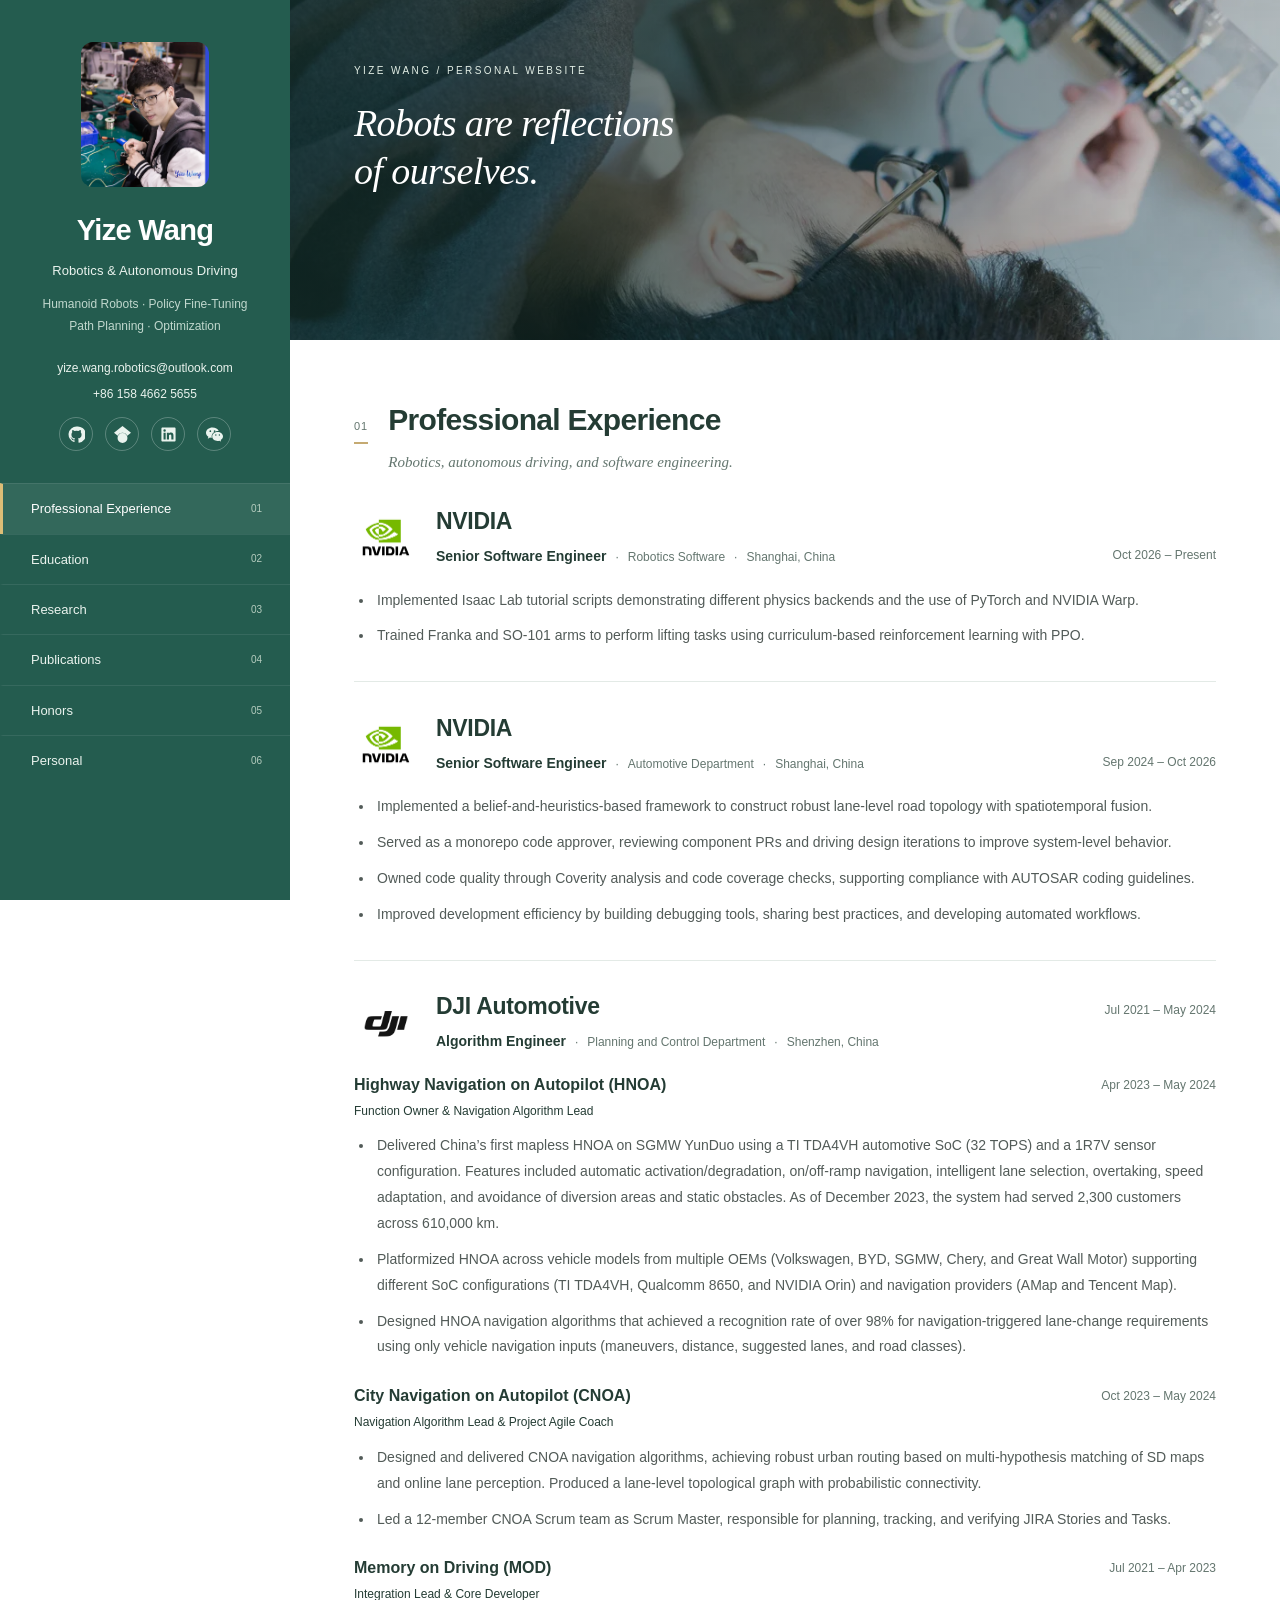
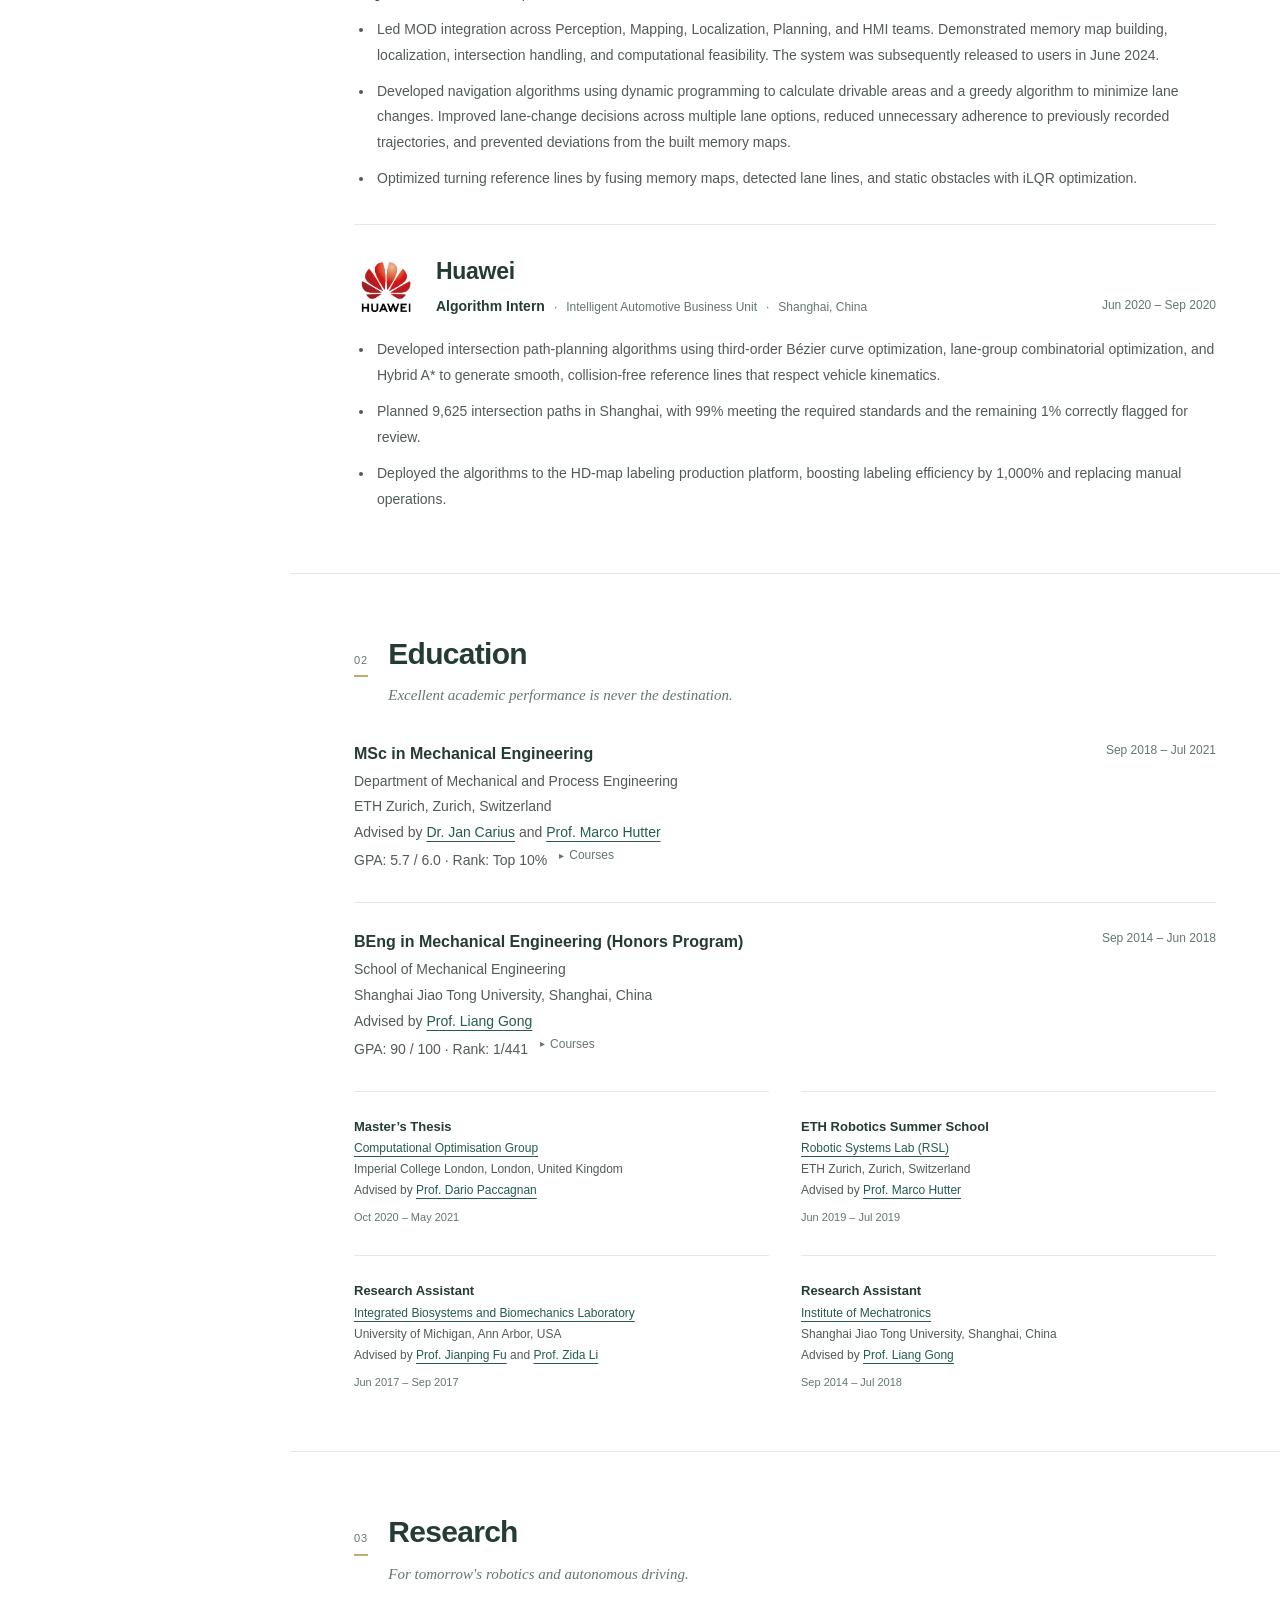
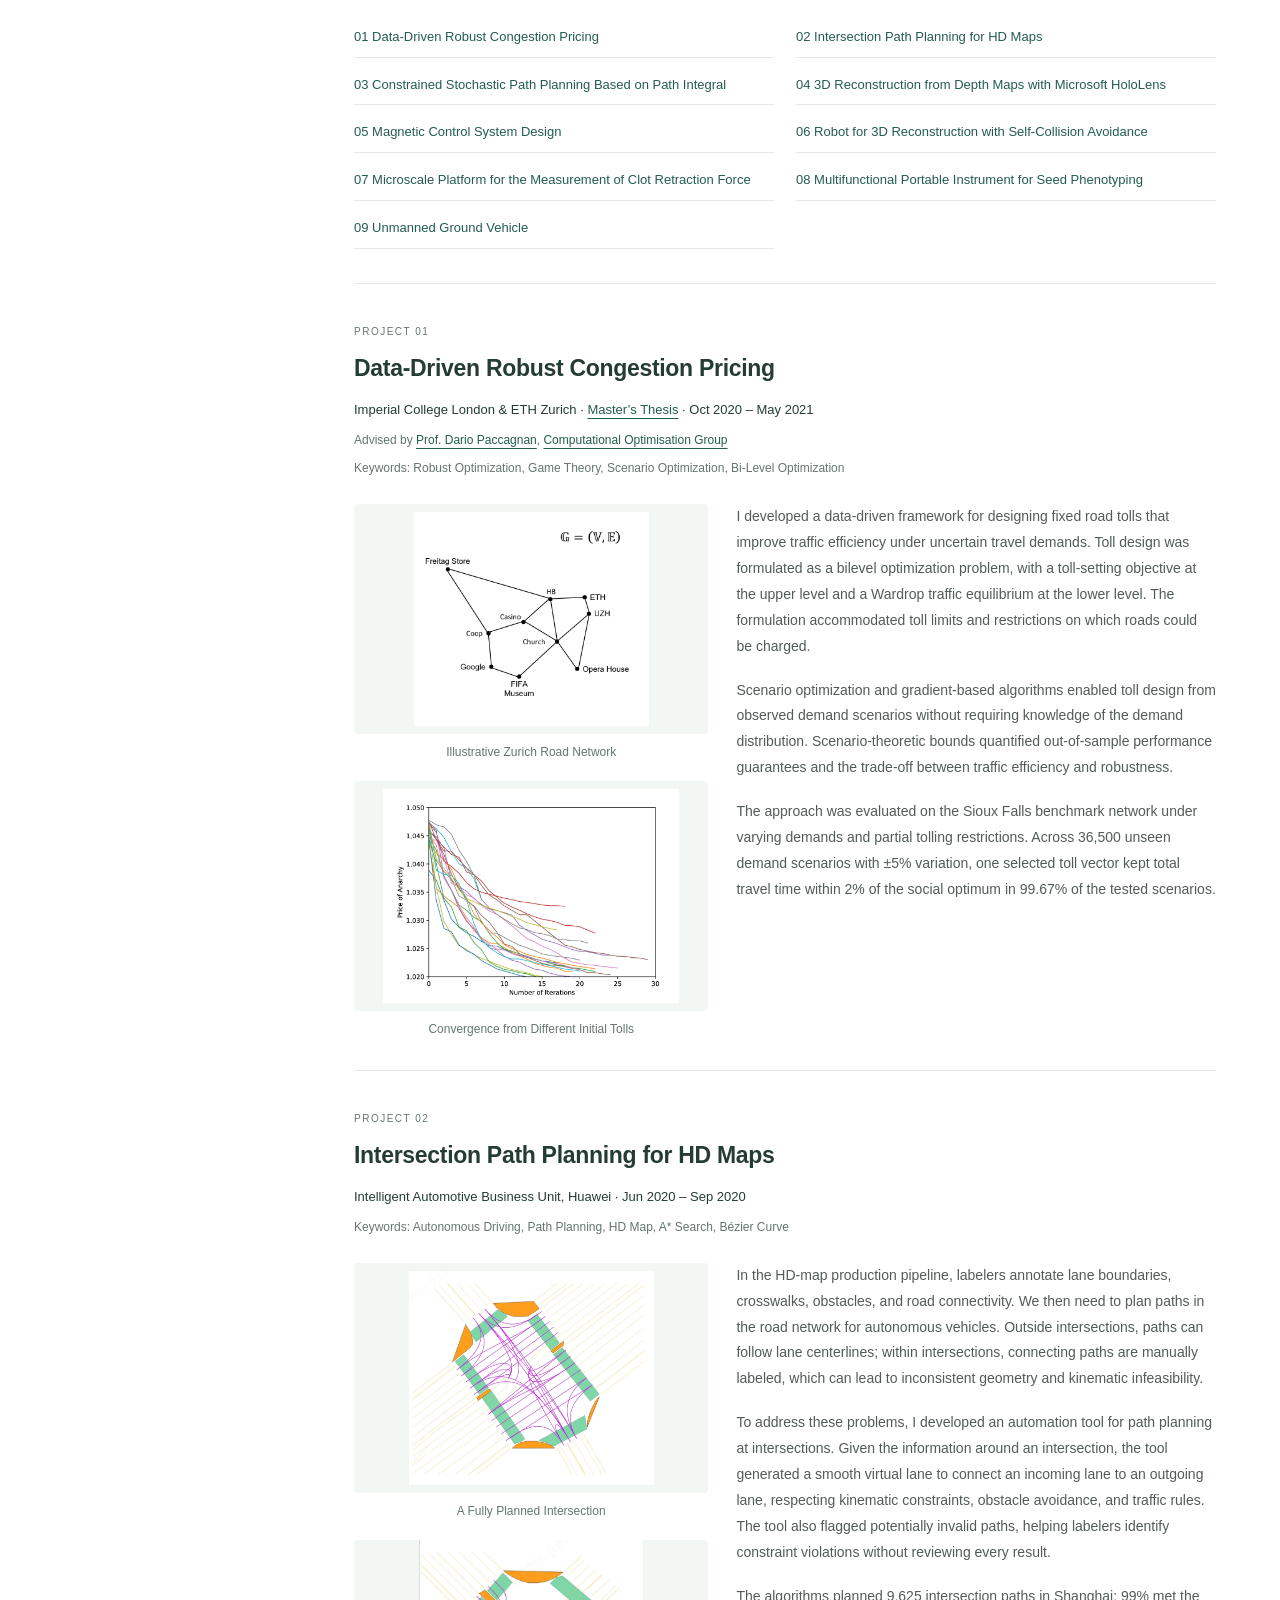
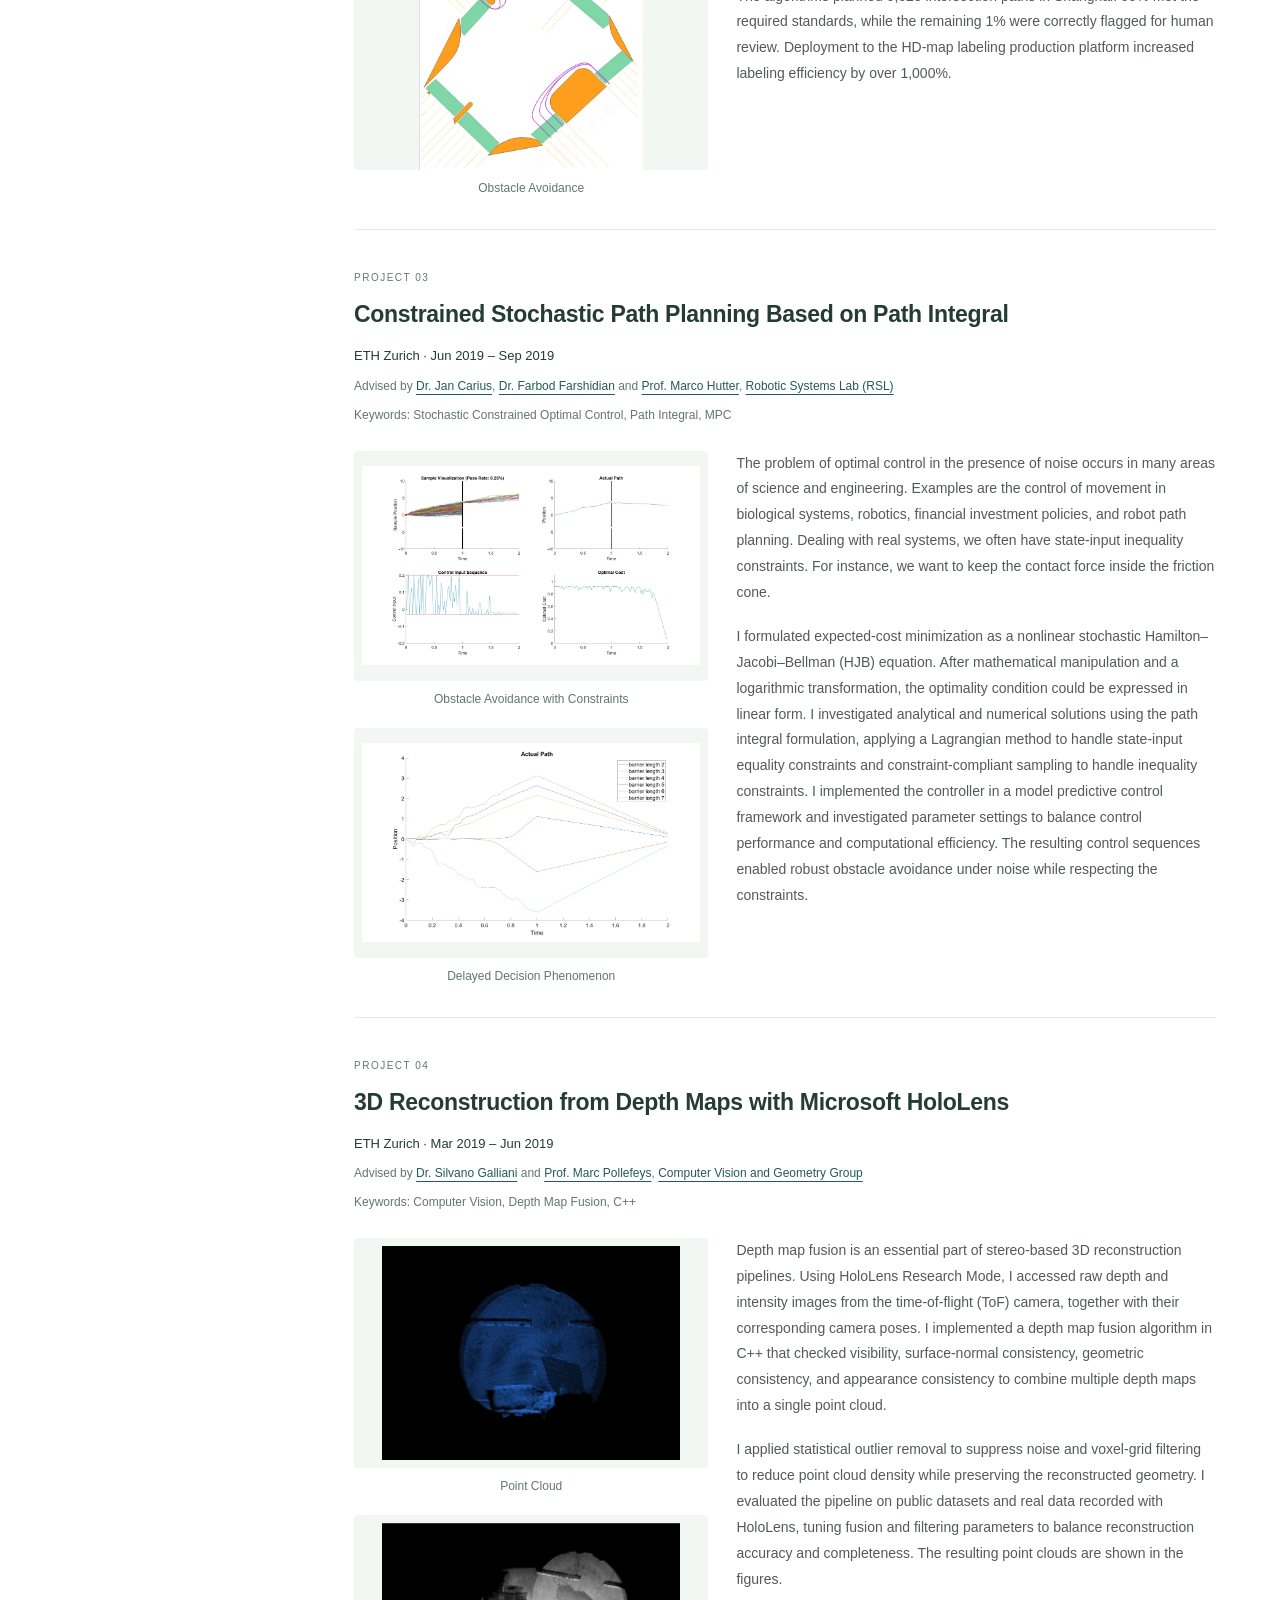
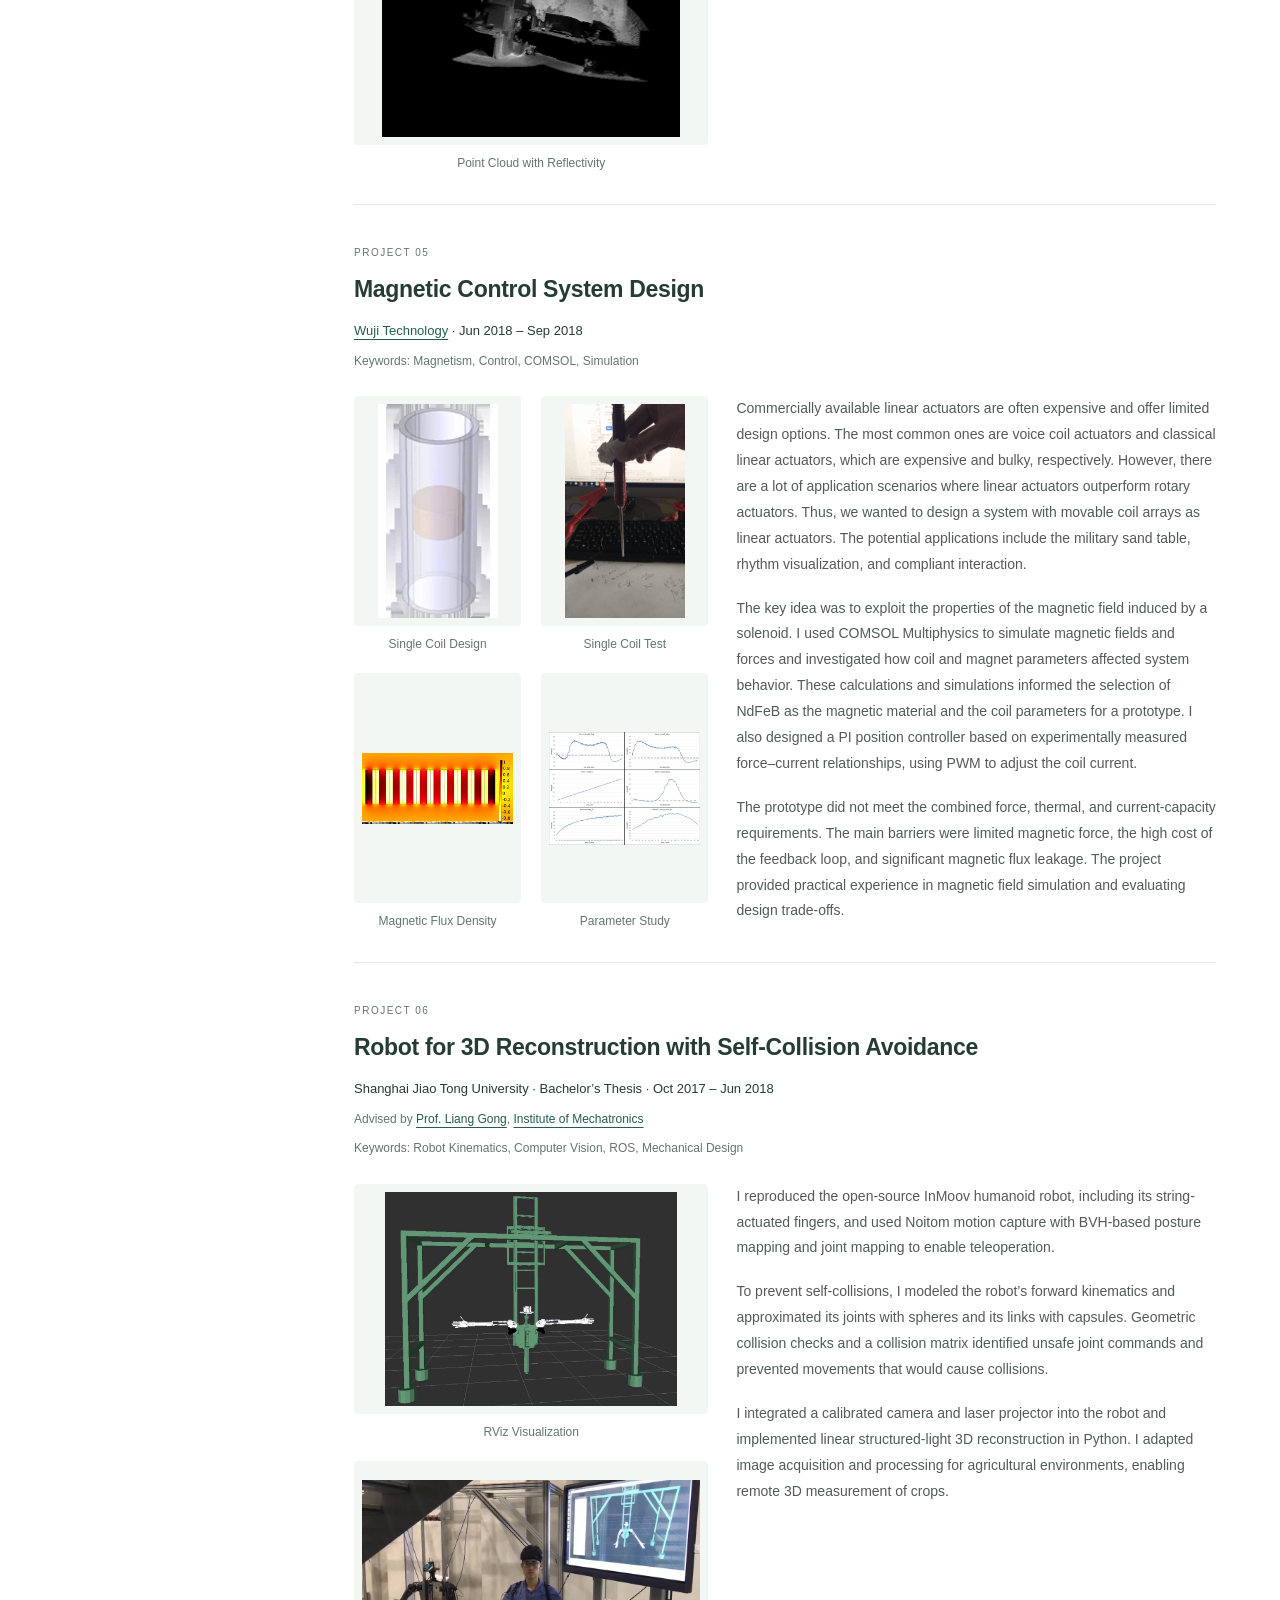
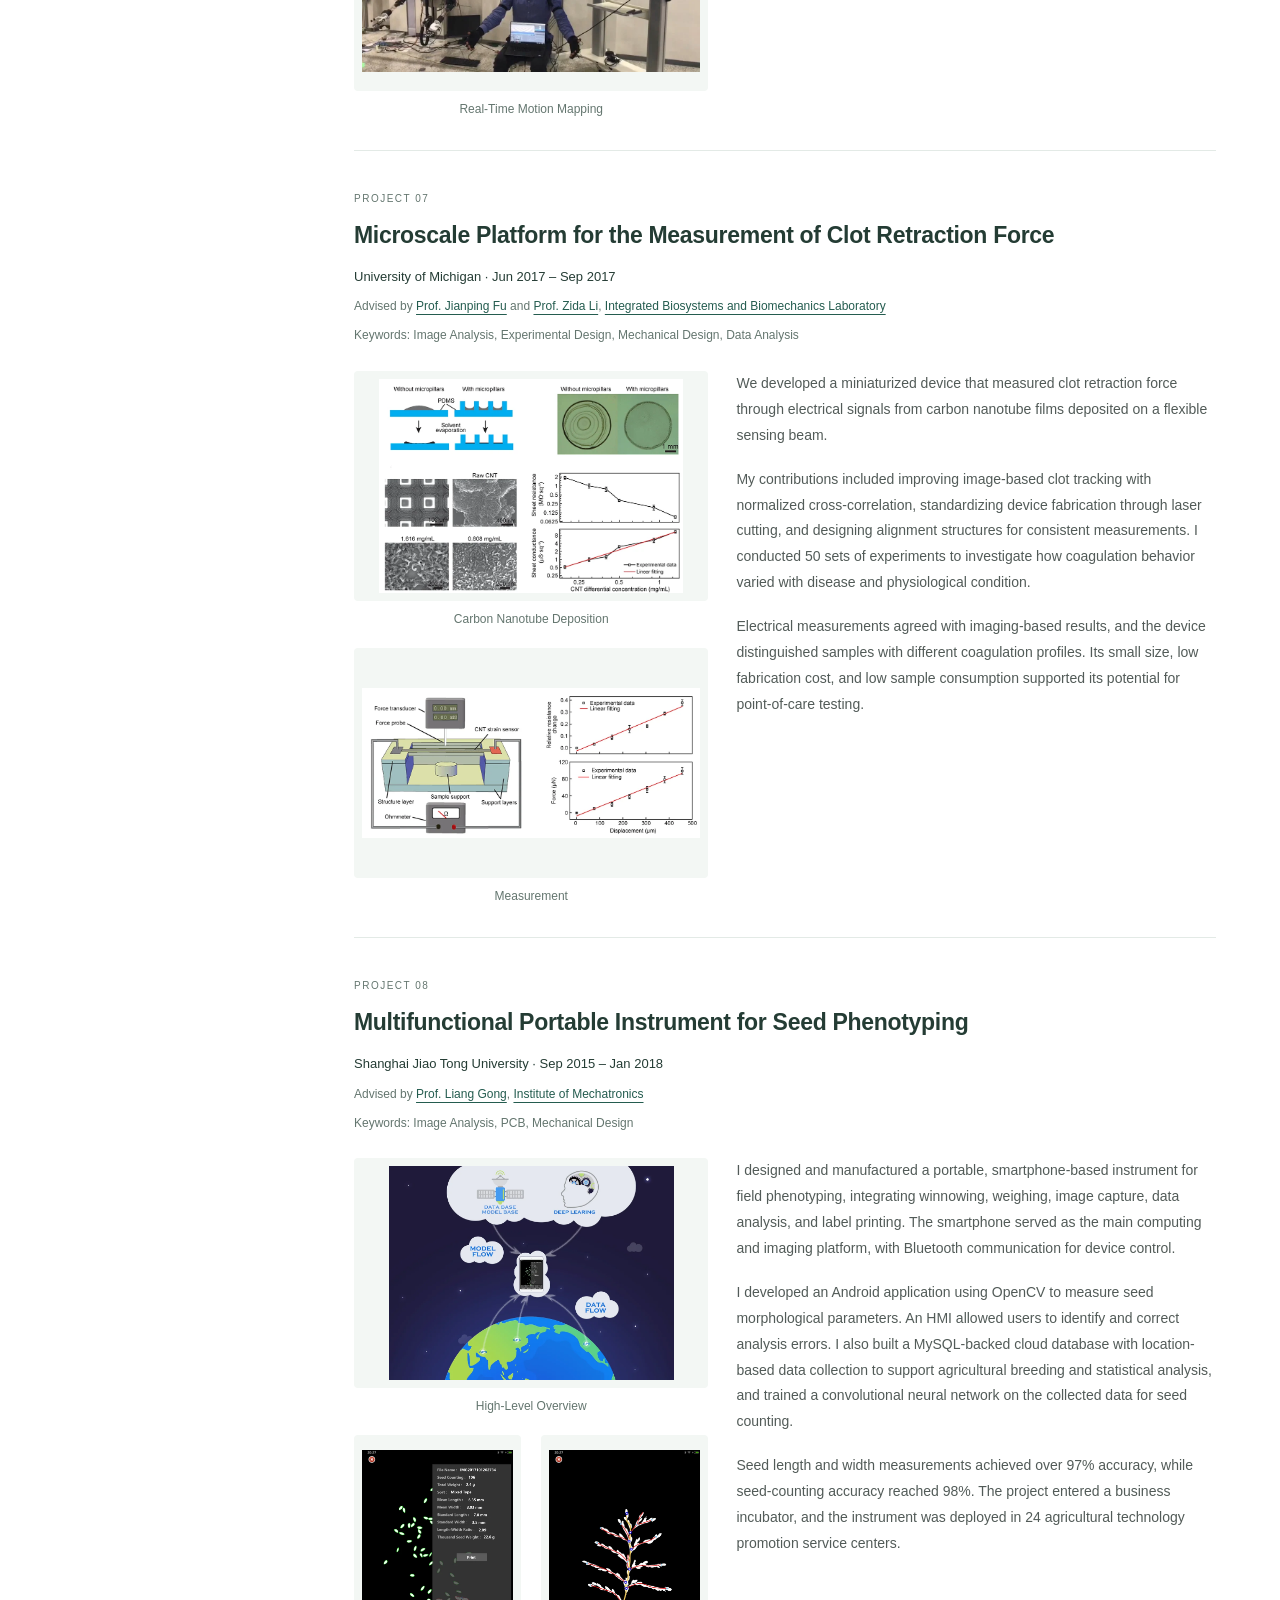
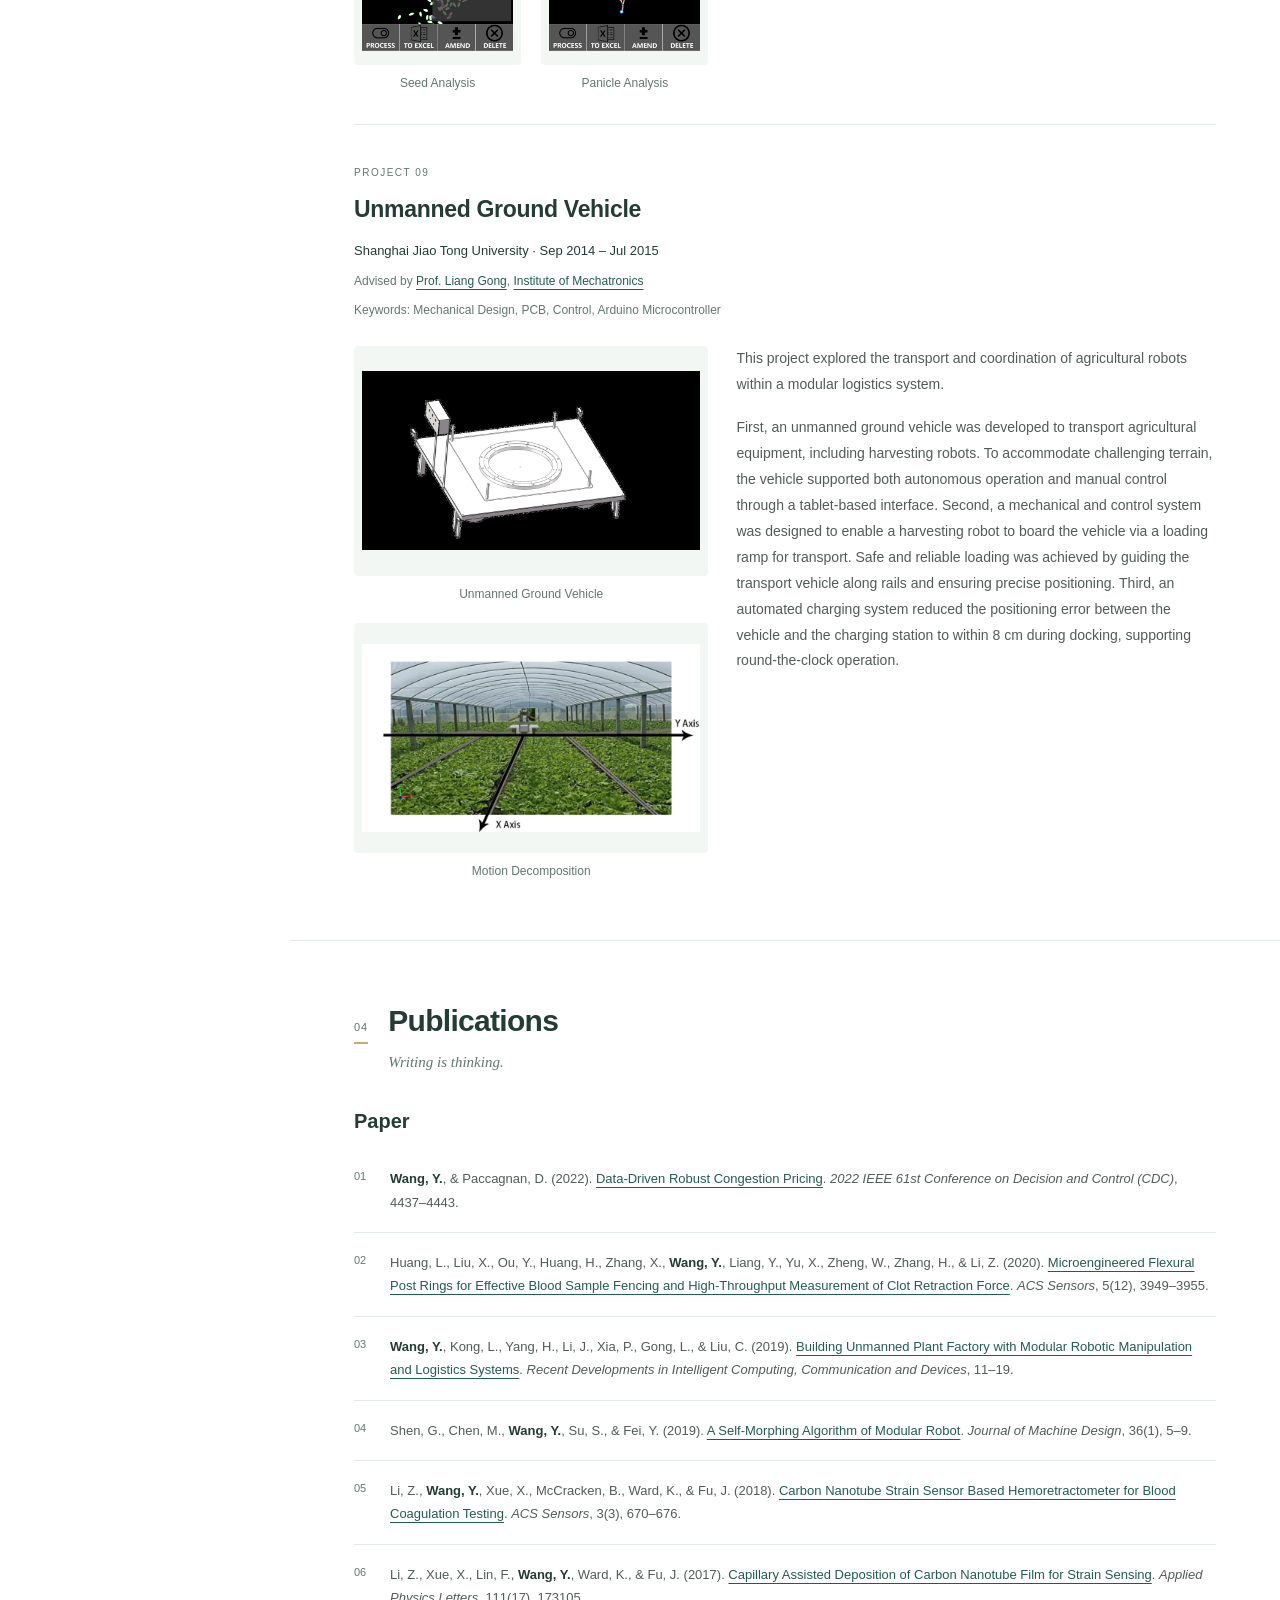
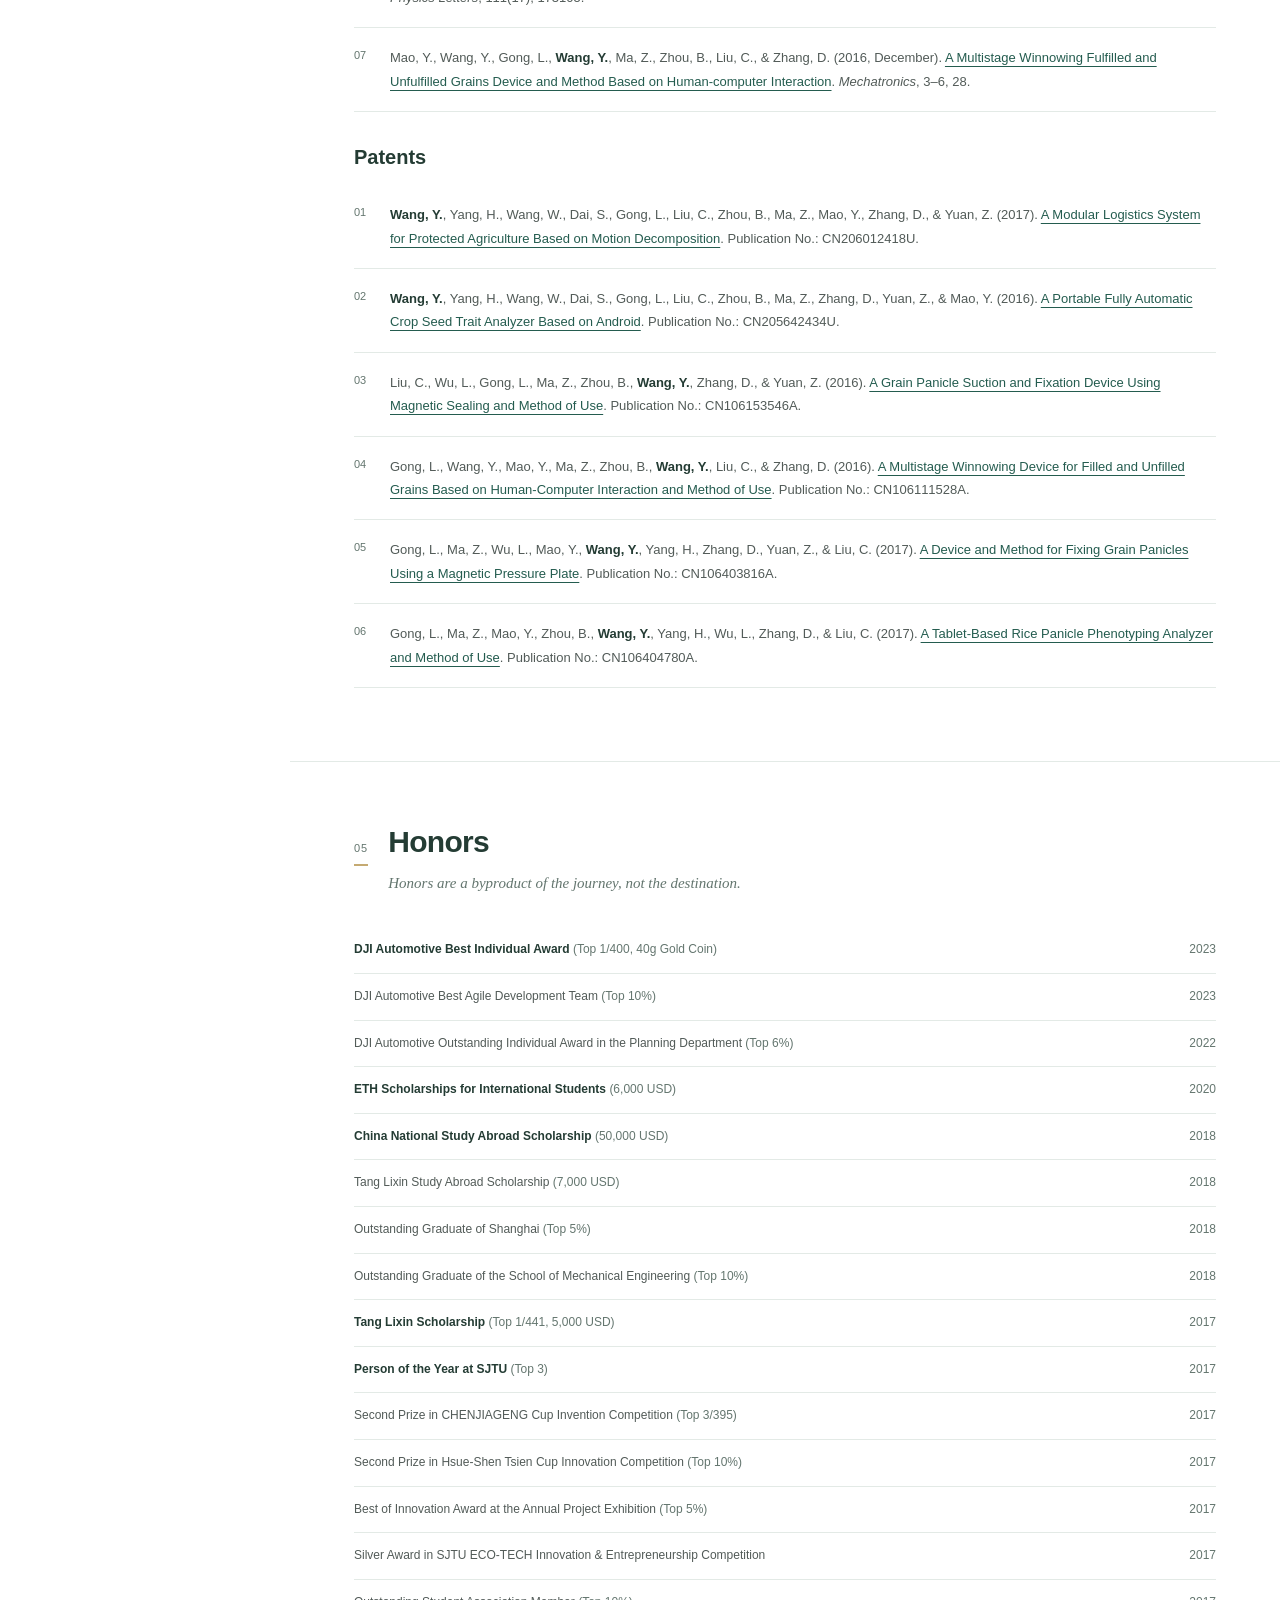
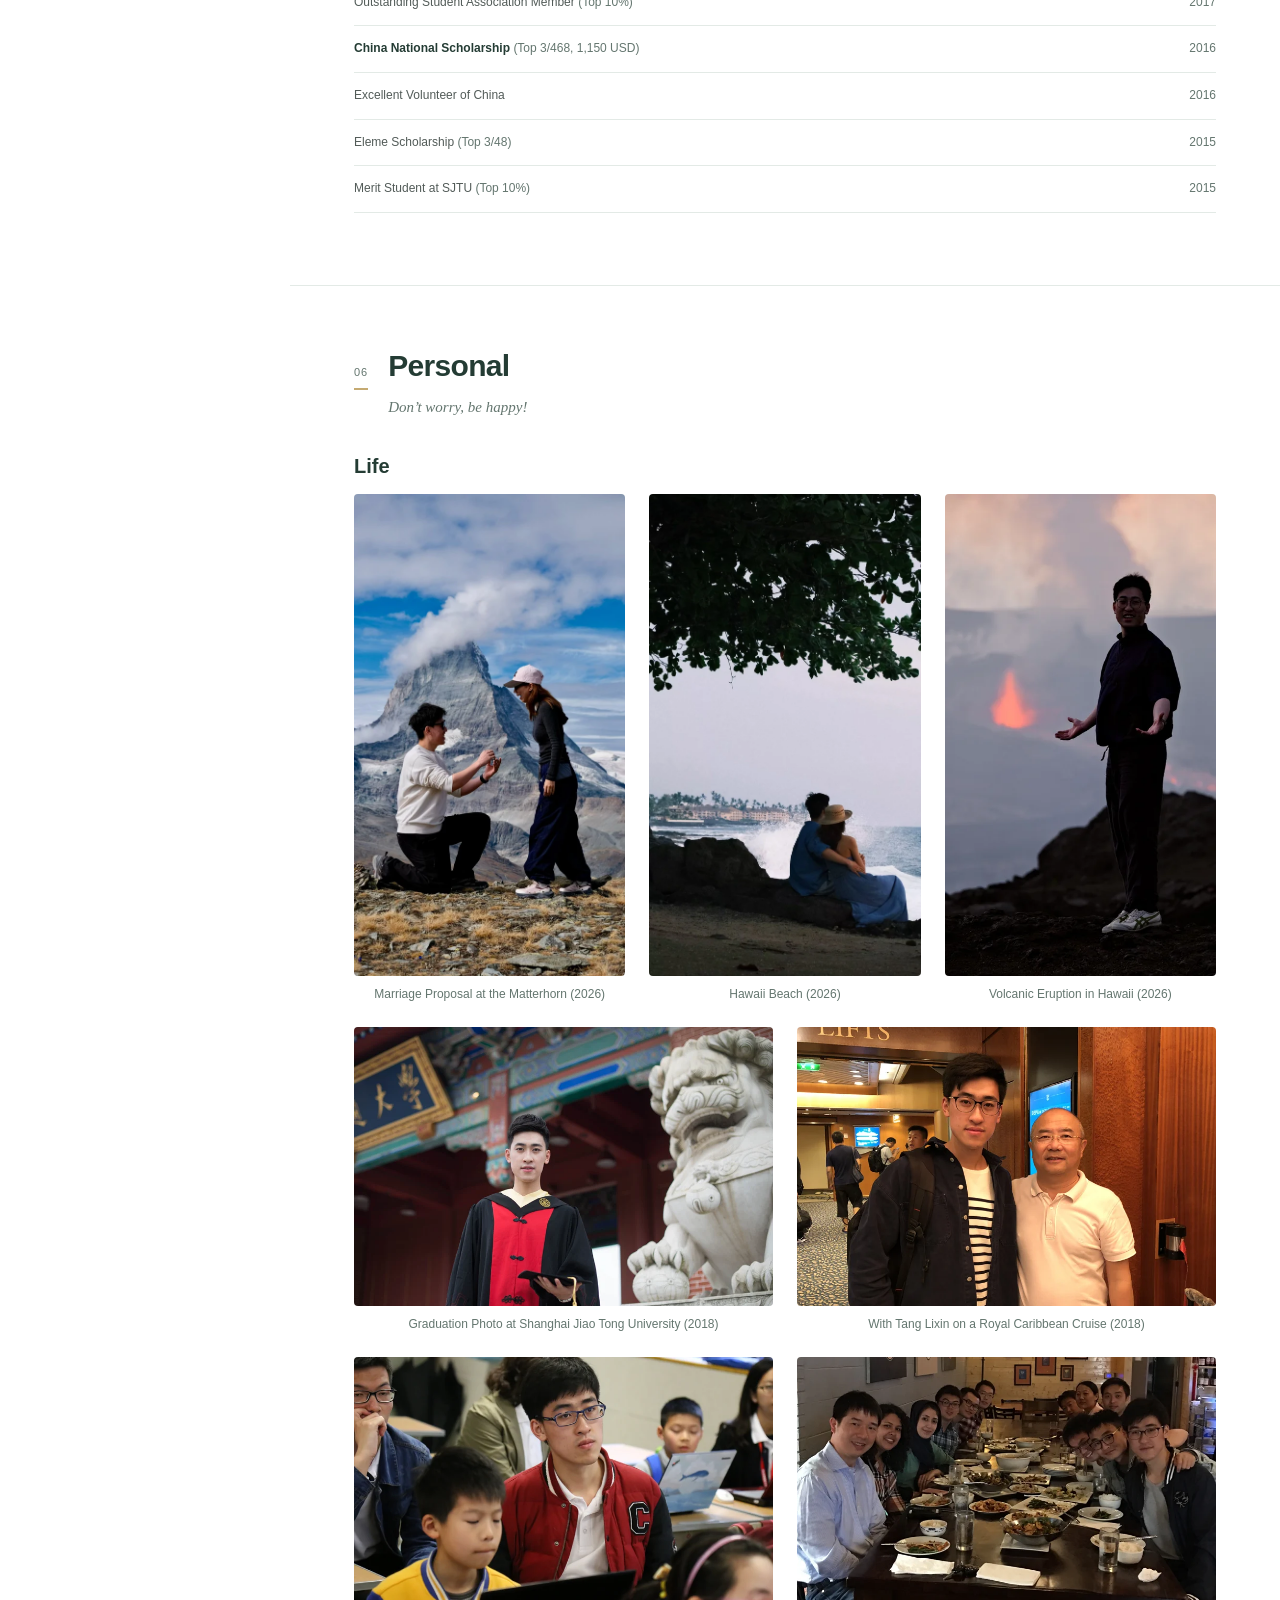
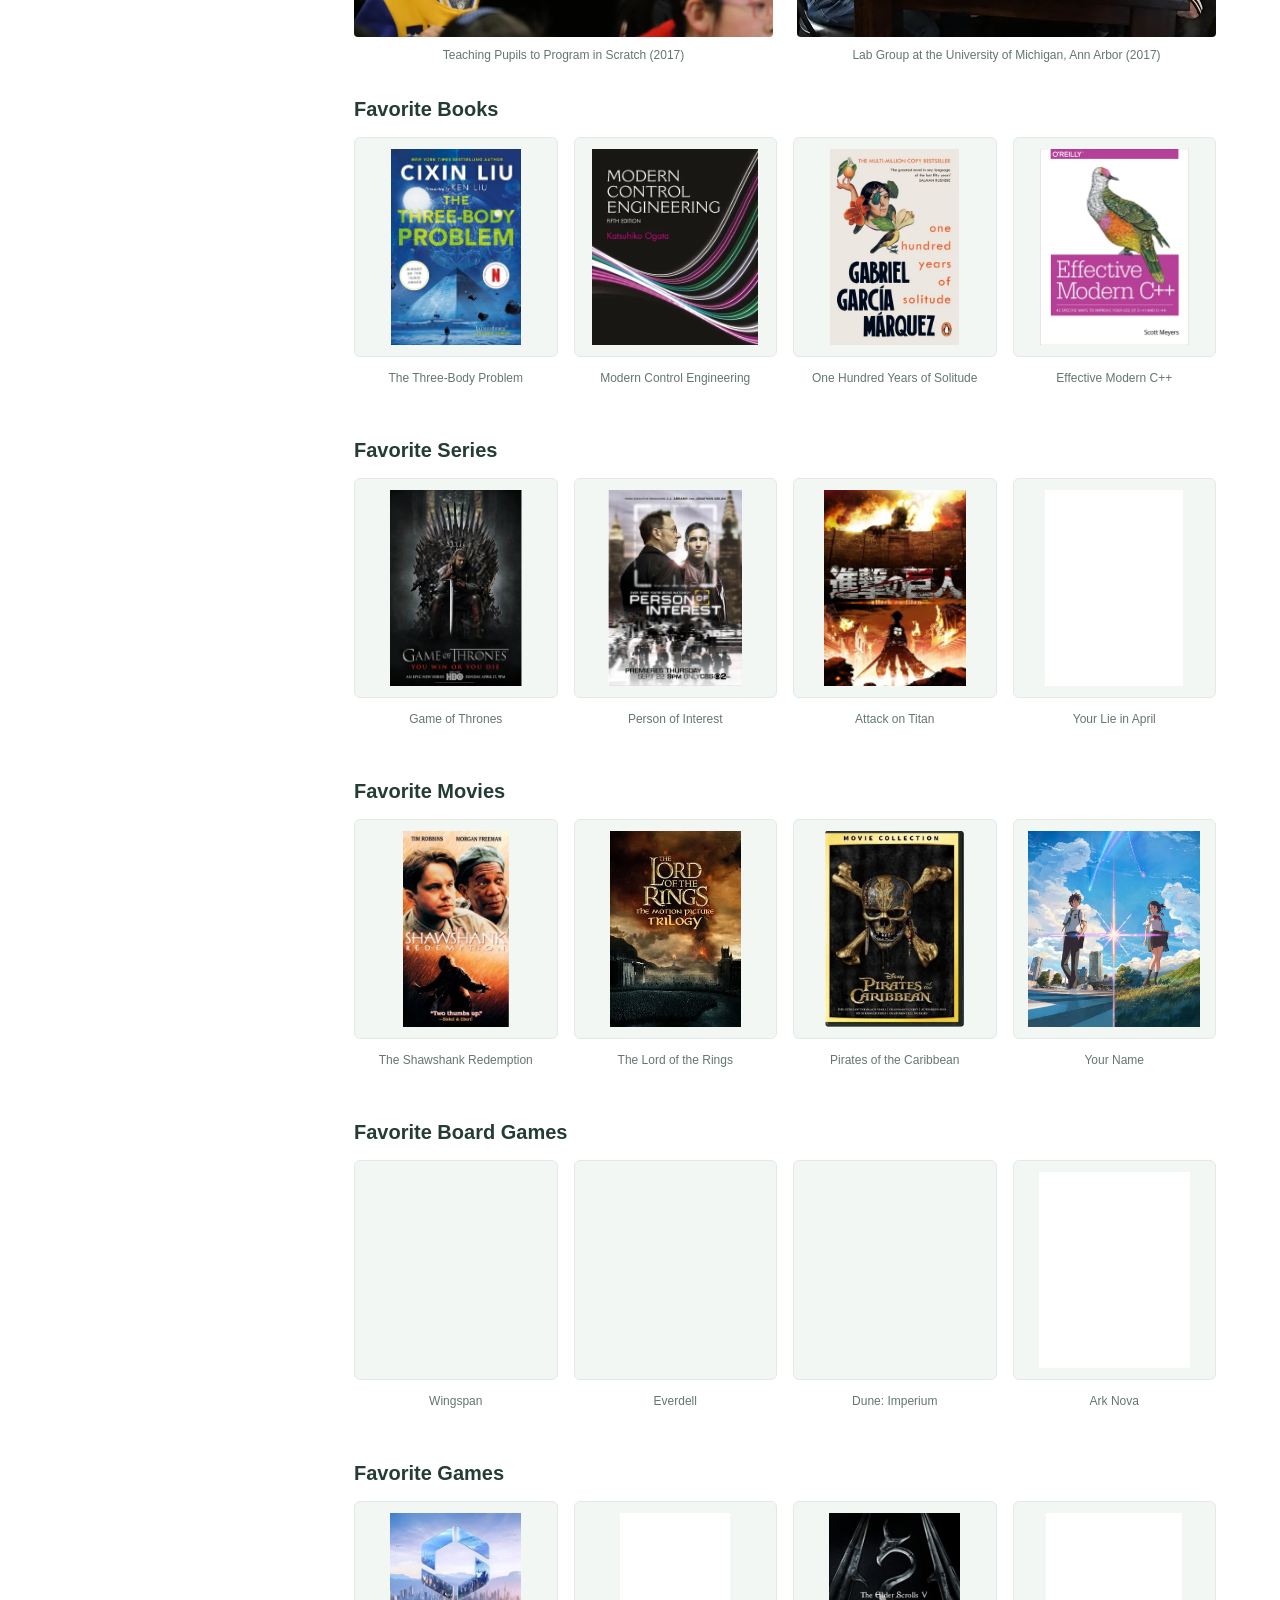
==== index.html @ d2879b08 "Remove real-time qualifier from depth map fusion description" ====
<!doctype html>
<html lang="en"><head><meta charset="utf-8"><meta name="viewport" content="width=device-width, initial-scale=1">
<title>Yize Wang · Robotics & Autonomous Driving</title>
<meta name="description" content="Yize Wang is a Senior Software Engineer at NVIDIA, focused on humanoid robots, policy fine-tuning, path planning, optimization, and autonomous driving.">
<link rel="canonical" href="https://yizewang.github.io/">
<meta name="color-scheme" content="light dark"><meta name="theme-color" content="#245c4f">
<meta property="og:title" content="Yize Wang · Robotics & Autonomous Driving"><meta property="og:description" content="Yize Wang is a Senior Software Engineer at NVIDIA, focused on humanoid robots, policy fine-tuning, path planning, optimization, and autonomous driving.">
<meta property="og:type" content="website"><meta property="og:url" content="https://yizewang.github.io/">
<meta property="og:image" content="https://yizewang.github.io/images/social-preview.png?v=aafe75b2979d"><meta property="og:image:width" content="1200"><meta property="og:image:height" content="630"><meta property="og:image:type" content="image/png"><meta property="og:image:alt" content="Yize Wang — Robotics and Autonomous Driving">
<meta name="twitter:card" content="summary_large_image"><meta name="twitter:title" content="Yize Wang · Robotics & Autonomous Driving"><meta name="twitter:description" content="Yize Wang is a Senior Software Engineer at NVIDIA, focused on humanoid robots, policy fine-tuning, path planning, optimization, and autonomous driving."><meta name="twitter:image" content="https://yizewang.github.io/images/social-preview.png?v=aafe75b2979d"><meta name="twitter:image:alt" content="Yize Wang — Robotics and Autonomous Driving">
<link rel="icon" href="favicon.ico?v=7cc3647e44bb" type="image/x-icon" sizes="32x32"><link rel="icon" type="image/png" sizes="32x32" href="images/favicon-32.png?v=7cc3647e44bb"><link rel="icon" type="image/png" sizes="192x192" href="images/favicon-192.png?v=7cc3647e44bb"><link rel="apple-touch-icon" sizes="180x180" href="images/apple-touch-icon.png?v=7cc3647e44bb"><link rel="stylesheet" href="css/site.css?v=6c564a96f52a"><script src="js/site.js?v=4166dd9002e7" defer></script>
</head><body><a class="skip-link" href="#main">Skip to content</a><aside id="sidebar" aria-label="Profile and navigation"><header>
<img src="images/previews/portrait_orig.webp" alt="Yize Wang" width="558" height="800" decoding="async" fetchpriority="high">
<h1>Yize Wang</h1><p class="profile-role">Robotics &amp; Autonomous Driving</p><p class="profile-focus">Humanoid Robots · Policy Fine-Tuning<br>Path Planning · Optimization</p><div class="profile-contact"><a href="mailto:yize.wang.robotics@outlook.com">yize.wang.robotics@outlook.com</a><a href="tel:+8615846625655">+86 158 4662 5655</a></div><div class="social-links" aria-label="Social profiles"><a class="social-link" href="https://github.com/YizeWang" title="GitHub" aria-label="GitHub" target="_blank" rel="noopener noreferrer"><svg viewBox="0 0 24 24" aria-hidden="true" focusable="false"><use href="images/social-icons.svg?v=655e72bcfb2d#github"></use></svg></a><a class="social-link" href="https://scholar.google.com/citations?user=ZGKO_KUAAAAJ&amp;hl=en" title="Google Scholar" aria-label="Google Scholar" target="_blank" rel="noopener noreferrer"><svg viewBox="0 0 24 24" aria-hidden="true" focusable="false"><use href="images/social-icons.svg?v=655e72bcfb2d#scholar"></use></svg></a><a class="social-link" href="https://www.linkedin.com/in/yize-wang?originalSubdomain=cn" title="LinkedIn" aria-label="LinkedIn" target="_blank" rel="noopener noreferrer"><svg viewBox="0 0 24 24" aria-hidden="true" focusable="false"><use href="images/social-icons.svg?v=655e72bcfb2d#linkedin"></use></svg></a><a class="social-link" href="images/wechat-qr.png" title="WeChat" aria-label="WeChat" data-media data-caption="WeChat QR Code — Scan to Connect" aria-haspopup="dialog" aria-controls="media-viewer"><svg viewBox="0 0 24 24" aria-hidden="true" focusable="false"><use href="images/social-icons.svg?v=655e72bcfb2d#wechat"></use></svg></a></div></header><nav aria-label="Main navigation">
<a href="#career"><span>Professional Experience</span><span aria-hidden="true">01</span></a><a href="#education"><span>Education</span><span aria-hidden="true">02</span></a><a href="#research"><span>Research</span><span aria-hidden="true">03</span></a><a href="#publications"><span>Publications</span><span aria-hidden="true">04</span></a><a href="#honors"><span>Honors</span><span aria-hidden="true">05</span></a><a href="#personal"><span>Personal</span><span aria-hidden="true">06</span></a>
</nav></aside><main id="main">
<div class="hero"><img src="images/previews/1331584245.webp" width="1100" height="733" alt="Yize Wang working on a mechatronics project" fetchpriority="high"><div class="hero-content"><p class="eyebrow">YIZE WANG / PERSONAL WEBSITE</p><p class="hero-title">Robots are reflections<br>of ourselves.</p></div></div>
<section id="career" aria-labelledby="career-title"><div class="container"><header class="section-heading"><span class="section-number">01</span><div><h2 id="career-title">Professional Experience</h2><p>Robotics, autonomous driving, and software engineering.</p></div></header><div class="career-list"><article class="career-entry"><div class="career-entry-heading"><div class="career-logo"><img src="images/previews/company-nvidia.webp" alt="NVIDIA logo" width="256" height="214" decoding="async" loading="lazy"></div><div class="career-identity"><h3>NVIDIA</h3><header class="career-heading"><p class="career-meta"><span class="career-role">Senior Software Engineer</span><span class="career-department">Robotics Software</span><span class="career-location">Shanghai, China</span></p><p class="date">Oct 2026 – Present</p></header></div></div><div class="career-position"><ul class="career-highlights"><li>Implemented Isaac Lab tutorial scripts demonstrating different physics backends and the use of PyTorch and NVIDIA Warp.</li><li>Trained Franka and SO-101 arms to perform lifting tasks using curriculum-based reinforcement learning with PPO.</li></ul></div></article><article class="career-entry"><div class="career-entry-heading"><div class="career-logo"><img src="images/previews/company-nvidia.webp" alt="NVIDIA logo" width="256" height="214" decoding="async" loading="lazy"></div><div class="career-identity"><h3>NVIDIA</h3><header class="career-heading"><p class="career-meta"><span class="career-role">Senior Software Engineer</span><span class="career-department">Automotive Department</span><span class="career-location">Shanghai, China</span></p><p class="date">Sep 2024 – Oct 2026</p></header></div></div><div class="career-position"><ul class="career-highlights"><li>Implemented a belief-and-heuristics-based framework to construct robust lane-level road topology with spatiotemporal fusion.</li><li>Served as a monorepo code approver, reviewing component PRs and driving design iterations to improve system-level behavior.</li><li>Owned code quality through Coverity analysis and code coverage checks, supporting compliance with AUTOSAR coding guidelines.</li><li>Improved development efficiency by building debugging tools, sharing best practices, and developing automated workflows.</li></ul></div></article><article class="career-entry"><div class="career-entry-heading"><div class="career-logo"><img src="images/previews/company-dji.webp" alt="DJI Automotive logo" width="180" height="180" decoding="async" loading="lazy"></div><div class="career-identity"><header class="career-company-heading"><h3>DJI Automotive</h3><p class="date">Jul 2021 – May 2024</p></header><header class="career-heading"><p class="career-meta"><span class="career-role">Algorithm Engineer</span><span class="career-department">Planning and Control Department</span><span class="career-location">Shenzhen, China</span></p></header></div></div><div class="career-position"><div class="career-project"><header><div><h4>Highway Navigation on Autopilot (HNOA)</h4><p class="career-project-role">Function Owner &amp; Navigation Algorithm Lead</p></div><p class="date">Apr 2023 – May 2024</p></header><ul class="career-highlights"><li>Delivered China’s first mapless HNOA on SGMW YunDuo using a TI TDA4VH automotive SoC (32 TOPS) and a 1R7V sensor configuration. Features included automatic activation/degradation, on/off-ramp navigation, intelligent lane selection, overtaking, speed adaptation, and avoidance of diversion areas and static obstacles. As of December 2023, the system had served 2,300 customers across 610,000 km.</li><li>Platformized HNOA across vehicle models from multiple OEMs (Volkswagen, BYD, SGMW, Chery, and Great Wall Motor) supporting different SoC configurations (TI TDA4VH, Qualcomm 8650, and NVIDIA Orin) and navigation providers (AMap and Tencent Map).</li><li>Designed HNOA navigation algorithms that achieved a recognition rate of over 98% for navigation-triggered lane-change requirements using only vehicle navigation inputs (maneuvers, distance, suggested lanes, and road classes).</li></ul></div><div class="career-project"><header><div><h4>City Navigation on Autopilot (CNOA)</h4><p class="career-project-role">Navigation Algorithm Lead &amp; Project Agile Coach</p></div><p class="date">Oct 2023 – May 2024</p></header><ul class="career-highlights"><li>Designed and delivered CNOA navigation algorithms, achieving robust urban routing based on multi-hypothesis matching of SD maps and online lane perception. Produced a lane-level topological graph with probabilistic connectivity.</li><li>Led a 12-member CNOA Scrum team as Scrum Master, responsible for planning, tracking, and verifying JIRA Stories and Tasks.</li></ul></div><div class="career-project"><header><div><h4>Memory on Driving (MOD)</h4><p class="career-project-role">Integration Lead &amp; Core Developer</p></div><p class="date">Jul 2021 – Apr 2023</p></header><ul class="career-highlights"><li>Led MOD integration across Perception, Mapping, Localization, Planning, and HMI teams. Demonstrated memory map building, localization, intersection handling, and computational feasibility. The system was subsequently released to users in June 2024.</li><li>Developed navigation algorithms using dynamic programming to calculate drivable areas and a greedy algorithm to minimize lane changes. Improved lane-change decisions across multiple lane options, reduced unnecessary adherence to previously recorded trajectories, and prevented deviations from the built memory maps.</li><li>Optimized turning reference lines by fusing memory maps, detected lane lines, and static obstacles with iLQR optimization.</li></ul></div></div></article><article class="career-entry"><div class="career-entry-heading"><div class="career-logo"><img src="images/previews/company-huawei.webp" alt="Huawei logo" width="181" height="181" decoding="async" loading="lazy"></div><div class="career-identity"><h3>Huawei</h3><header class="career-heading"><p class="career-meta"><span class="career-role">Algorithm Intern</span><span class="career-department">Intelligent Automotive Business Unit</span><span class="career-location">Shanghai, China</span></p><p class="date">Jun 2020 – Sep 2020</p></header></div></div><div class="career-position"><ul class="career-highlights"><li>Developed intersection path-planning algorithms using third-order Bézier curve optimization, lane-group combinatorial optimization, and Hybrid A* to generate smooth, collision-free reference lines that respect vehicle kinematics.</li><li>Planned 9,625 intersection paths in Shanghai, with 99% meeting the required standards and the remaining 1% correctly flagged for review.</li><li>Deployed the algorithms to the HD-map labeling production platform, boosting labeling efficiency by 1,000% and replacing manual operations.</li></ul></div></article></div></div></section>
<section id="education" aria-labelledby="education-title"><div class="container"><header class="section-heading"><span class="section-number">02</span><div><h2 id="education-title">Education</h2><p>Excellent academic performance is never the destination.</p></div></header><div class="education-list"><article class="education-entry education-primary"><div class="education-body"><strong>MSc in Mechanical Engineering</strong><br/>Department of Mechanical and Process Engineering<br/>ETH Zurich, Zurich, Switzerland<br/>Advised by <a href="https://jan.carius.io/about/" target="_blank" rel="noopener noreferrer">Dr. Jan Carius</a> and <a href="https://rsl.ethz.ch/the-lab/people/person-detail.hutter.html" target="_blank" rel="noopener noreferrer">Prof. Marco Hutter</a><br/><div class="degree-stats"><span class="degree-score">GPA: 5.7 / 6.0 · Rank: Top 10%</span><details class="courses"><summary aria-label="Graduate Courses" title="Graduate Courses">Courses</summary><div class="table-scroll"><table><caption>Graduate Courses and Grades</caption><thead><tr><th scope="col">Course</th><th scope="col">Grade</th></tr></thead><tbody><tr><td><span class="course-code">151-0851-00</span> Robot Dynamics</td><td>5.5 / 6.0</td></tr><tr><td><span class="course-code">151-0604-00</span> Microrobotics</td><td>5.5 / 6.0</td></tr><tr><td><span class="course-code">151-0563-01</span> Dynamic Programming and Optimal Control</td><td>5.5 / 6.0</td></tr><tr><td><span class="course-code">151-0854-00</span> Autonomous Mobile Robots</td><td>6.0 / 6.0</td></tr><tr><td><span class="course-code">151-0660-00</span> Model Predictive Control</td><td>6.0 / 6.0</td></tr><tr><td><span class="course-code">151-0566-00</span> Recursive Estimation</td><td>5.3 / 6.0</td></tr><tr><td><span class="course-code">252-0579-00</span> 3D Vision</td><td>5.5 / 6.0</td></tr><tr><td><span class="course-code">227-0216-00</span> Control Systems II</td><td>5.3 / 6.0</td></tr><tr><td><span class="course-code">227-0225-00</span> Linear System Theory</td><td>6.0 / 6.0</td></tr><tr><td><span class="course-code">263-5210-00</span> Probabilistic Artificial Intelligence</td><td>5.5 / 6.0</td></tr></tbody></table></div></details></div></div><p class="date">Sep 2018 – Jul 2021</p></article><article class="education-entry education-primary"><div class="education-body"><strong>BEng in Mechanical Engineering (Honors Program)</strong><br/>School of Mechanical Engineering<br/>Shanghai Jiao Tong University, Shanghai, China<br/>Advised by <a href="https://me.sjtu.edu.cn/en/FullTimeTeacher/gongliang.html" target="_blank" rel="noopener noreferrer">Prof. Liang Gong</a><br/><div class="degree-stats"><span class="degree-score">GPA: 90 / 100 · Rank: 1/441</span><details class="courses"><summary aria-label="Undergraduate Core Courses" title="Undergraduate Core Courses">Courses</summary><div class="table-scroll"><table><caption>Undergraduate Core Courses and Grades</caption><thead><tr><th scope="col">Course</th><th scope="col">Grade</th></tr></thead><tbody><tr><td><span class="course-code">ME429</span> Design and Practice of Mechatronic Systems</td><td>90 / 100</td></tr><tr><td><span class="course-code">EE205</span> Electrical and Electronic Technology</td><td>99 / 100</td></tr><tr><td><span class="course-code">ME113</span> Programming: Principles and Practice Using C++</td><td>93 / 100</td></tr><tr><td><span class="course-code">ME208</span> Design and Manufacture</td><td>90 / 100</td></tr><tr><td><span class="course-code">ME369</span> Modeling Analysis and System Control</td><td>85 / 100</td></tr><tr><td><span class="course-code">ME399</span> Measurement Principles and Technologies</td><td>97 / 100</td></tr><tr><td><span class="course-code">ME345</span> Engineering Material</td><td>95 / 100</td></tr><tr><td><span class="course-code">ES004</span> Electronic System Design Based on Android System</td><td>98 / 100</td></tr><tr><td><span class="course-code">CS902</span> Thinking and Approach of Programming</td><td>94 / 100</td></tr><tr><td><span class="course-code">EM003</span> Engineering Fluid Mechanics</td><td>91 / 100</td></tr><tr><td><span class="course-code">BE203</span> Engineering Thermodynamics</td><td>92 / 100</td></tr><tr><td><span class="course-code">MA097</span> Mathematical Methods in Physics</td><td>88 / 100</td></tr><tr><td><span class="course-code">MA118</span> Mathematical Analysis</td><td>91 / 100</td></tr><tr><td><span class="course-code">EM001</span> Theoretical Mechanics</td><td>89 / 100</td></tr><tr><td><span class="course-code">MA119</span> Probability and Statistics</td><td>91 / 100</td></tr></tbody></table></div></details></div></div><p class="date">Sep 2014 – Jun 2018</p></article><article class="education-entry education-secondary"><div class="education-body"><strong>Master’s Thesis</strong><br/><a href="https://optimisation.doc.ic.ac.uk/" target="_blank" rel="noopener noreferrer">Computational Optimisation Group</a><br/>Imperial College London, London, United Kingdom<br/>Advised by <a href="https://www.doc.ic.ac.uk/~dp414/" target="_blank" rel="noopener noreferrer">Prof. Dario Paccagnan</a></div><p class="date">Oct 2020 – May 2021</p></article><article class="education-entry education-secondary"><div class="education-body"><strong>ETH Robotics Summer School</strong><br/><a href="https://rsl.ethz.ch/" target="_blank" rel="noopener noreferrer">Robotic Systems Lab (RSL)</a><br/>ETH Zurich, Zurich, Switzerland<br/>Advised by <a href="https://rsl.ethz.ch/the-lab/people/person-detail.hutter.html" target="_blank" rel="noopener noreferrer">Prof. Marco Hutter</a></div><p class="date">Jun 2019 – Jul 2019</p></article><article class="education-entry education-secondary"><div class="education-body"><strong>Research Assistant</strong><br/><a href="https://me-web.engin.umich.edu/ibbl/" target="_blank" rel="noopener noreferrer">Integrated Biosystems and Biomechanics Laboratory</a><br/>University of Michigan, Ann Arbor, USA<br/>Advised by <a href="https://me.engin.umich.edu/people/faculty/jianping-fu" target="_blank" rel="noopener noreferrer">Prof. Jianping Fu</a> and <a href="https://med.szu.edu.cn/en/faculty/engineering/content_10211" target="_blank" rel="noopener noreferrer">Prof. Zida Li</a></div><p class="date">Jun 2017 – Sep 2017</p></article><article class="education-entry education-secondary"><div class="education-body"><strong>Research Assistant</strong><br/><a href="https://me.sjtu.edu.cn/upload2/file/20180927/Institute%20of%20Mechatronics%20%26%20Logistics%20Equipment.pdf" target="_blank" rel="noopener noreferrer">Institute of Mechatronics</a><br/>Shanghai Jiao Tong University, Shanghai, China<br/>Advised by <a href="https://me.sjtu.edu.cn/en/FullTimeTeacher/gongliang.html" target="_blank" rel="noopener noreferrer">Prof. Liang Gong</a></div><p class="date">Sep 2014 – Jul 2018</p></article></div></div></section>
<section id="research" aria-labelledby="research-title"><div class="container"><header class="section-heading"><span class="section-number">03</span><div><h2 id="research-title">Research</h2><p>For tomorrow&#39;s robotics and autonomous driving.</p></div></header><div class="project-index"><a href="#congestion-pricing">01 Data-Driven Robust Congestion Pricing</a><a href="#project-1">02 Intersection Path Planning for HD Maps</a><a href="#project-2">03 Constrained Stochastic Path Planning Based on Path Integral</a><a href="#project-3">04 3D Reconstruction from Depth Maps with Microsoft HoloLens</a><a href="#project-4">05 Magnetic Control System Design</a><a href="#project-5">06 Robot for 3D Reconstruction with Self-Collision Avoidance</a><a href="#project-6">07 Microscale Platform for the Measurement of Clot Retraction Force</a><a href="#project-7">08 Multifunctional Portable Instrument for Seed Phenotyping</a><a href="#project-8">09 Unmanned Ground Vehicle</a></div><article class="project" id="congestion-pricing"><header><span class="project-number">PROJECT 01</span><h3>Data-Driven Robust Congestion Pricing</h3><p class="project-meta"><span class="project-meta-row">Imperial College London &amp; ETH Zurich · <a href="https://www.research-collection.ethz.ch/entities/publication/f4e3fa8f-d216-4f61-a9af-45d997415aec" target="_blank" rel="noopener noreferrer">Master’s Thesis</a> · Oct 2020 – May 2021</span><span class="project-meta-row">Advised by <a href="https://www.doc.ic.ac.uk/~dp414/" target="_blank" rel="noopener noreferrer">Prof. Dario Paccagnan</a>, <a href="https://optimisation.doc.ic.ac.uk/" target="_blank" rel="noopener noreferrer">Computational Optimisation Group</a></span><span class="project-meta-row project-meta-keywords">Keywords: Robust Optimization, Game Theory, Scenario Optimization, Bi-Level Optimization</span></p></header><div class="project-grid"><div class="project-media"><figure><a href="images/originals/congestion-zurich-network.png" data-media aria-label="Illustrative Zurich Road Network"><img src="images/previews/congestion-zurich-network.webp" alt="Illustrative Zurich Road Network" width="754" height="686" decoding="async" loading="lazy"></a><figcaption>Illustrative Zurich Road Network</figcaption></figure><figure><a href="images/originals/congestion-multistart-convergence.png" data-media aria-label="Convergence from Different Initial Tolls"><img src="images/previews/congestion-multistart-convergence.webp" alt="Convergence from Different Initial Tolls" width="1036" height="748" decoding="async" loading="lazy"></a><figcaption>Convergence from Different Initial Tolls</figcaption></figure></div><div class="project-copy"><p>I developed a data-driven framework for designing fixed road tolls that improve traffic efficiency under uncertain travel demands. Toll design was formulated as a bilevel optimization problem, with a toll-setting objective at the upper level and a Wardrop traffic equilibrium at the lower level. The formulation accommodated toll limits and restrictions on which roads could be charged.</p><p>Scenario optimization and gradient-based algorithms enabled toll design from observed demand scenarios without requiring knowledge of the demand distribution. Scenario-theoretic bounds quantified out-of-sample performance guarantees and the trade-off between traffic efficiency and robustness.</p><p>The approach was evaluated on the Sioux Falls benchmark network under varying demands and partial tolling restrictions. Across 36,500 unseen demand scenarios with ±5% variation, one selected toll vector kept total travel time within 2% of the social optimum in 99.67% of the tested scenarios.</p></div></div></article><article class="project" id="project-1"><header><span class="project-number">PROJECT 02</span><h3>Intersection Path Planning for HD Maps</h3><p class="project-meta"><span class="project-meta-row">Intelligent Automotive Business Unit, Huawei · Jun 2020 – Sep 2020</span><span class="project-meta-row project-meta-keywords">Keywords: Autonomous Driving, Path Planning, HD Map, A* Search, Bézier Curve</span></p></header><div class="project-grid"><div class="project-media"><figure><a href="images/originals/a-fully-planned-intersection_orig.png" data-media aria-label="A Fully Planned Intersection"><img src="images/previews/a-fully-planned-intersection_orig.webp" alt="A Fully Planned Intersection" width="915" height="800" decoding="async" loading="lazy"></a><figcaption>A Fully Planned Intersection</figcaption></figure><figure><a href="images/originals/8-obstacle-avoidance_orig.png" data-media aria-label="Obstacle Avoidance"><span class="media-crop" style="--crop-ratio:658/677;--crop-image-width:139.057751%;--crop-left:-19.604863%;--crop-top:-9.158050%"><img src="images/previews/8-obstacle-avoidance_orig.webp" alt="Obstacle Avoidance" width="915" height="800" decoding="async" loading="lazy"></span></a><figcaption>Obstacle Avoidance</figcaption></figure></div><div class="project-copy"><p>In the HD-map production pipeline, labelers annotate lane boundaries, crosswalks, obstacles, and road connectivity. We then need to plan paths in the road network for autonomous vehicles. Outside intersections, paths can follow lane centerlines; within intersections, connecting paths are manually labeled, which can lead to inconsistent geometry and kinematic infeasibility.</p><p>To address these problems, I developed an automation tool for path planning at intersections. Given the information around an intersection, the tool generated a smooth virtual lane to connect an incoming lane to an outgoing lane, respecting kinematic constraints, obstacle avoidance, and traffic rules. The tool also flagged potentially invalid paths, helping labelers identify constraint violations without reviewing every result.</p><p>The algorithms planned 9,625 intersection paths in Shanghai: 99% met the required standards, while the remaining 1% were correctly flagged for human review. Deployment to the HD-map labeling production platform increased labeling efficiency by over 1,000%.</p></div></div></article><article class="project" id="project-2"><header><span class="project-number">PROJECT 03</span><h3>Constrained Stochastic Path Planning Based on Path Integral</h3><p class="project-meta"><span class="project-meta-row">ETH Zurich · Jun 2019 – Sep 2019</span><span class="project-meta-row">Advised by <a href="https://jan.carius.io/about/" target="_blank" rel="noopener noreferrer">Dr. Jan Carius</a>, <a href="https://scholar.google.com/citations?user=ciragesAAAAJ&amp;hl=en" target="_blank" rel="noopener noreferrer">Dr. Farbod Farshidian</a> and <a href="https://rsl.ethz.ch/the-lab/people/person-detail.hutter.html" target="_blank" rel="noopener noreferrer">Prof. Marco Hutter</a>, <a href="https://rsl.ethz.ch/" target="_blank" rel="noopener noreferrer">Robotic Systems Lab (RSL)</a></span><span class="project-meta-row project-meta-keywords">Keywords: Stochastic Constrained Optimal Control, Path Integral, MPC</span></p></header><div class="project-grid"><div class="project-media"><figure><a href="images/originals/input-constrained-10-000_orig.png" data-media aria-label="Obstacle Avoidance with Constraints"><img src="images/previews/input-constrained-10-000_orig.webp" alt="Obstacle Avoidance with Constraints" width="1100" height="645" decoding="async" loading="lazy"></a><figcaption>Obstacle Avoidance with Constraints</figcaption></figure><figure><a href="images/originals/delayed-decision_orig.png" data-media aria-label="Delayed Decision Phenomenon"><img src="images/previews/delayed-decision_orig.webp" alt="Delayed Decision Phenomenon" width="1100" height="645" decoding="async" loading="lazy"></a><figcaption>Delayed Decision Phenomenon</figcaption></figure></div><div class="project-copy"><p>The problem of optimal control in the presence of noise occurs in many areas of science and engineering. Examples are the control of movement in biological systems, robotics, financial investment policies, and robot path planning. Dealing with real systems, we often have state-input inequality constraints. For instance, we want to keep the contact force inside the friction cone.</p><p>I formulated expected-cost minimization as a nonlinear stochastic Hamilton–Jacobi–Bellman (HJB) equation. After mathematical manipulation and a logarithmic transformation, the optimality condition could be expressed in linear form. I investigated analytical and numerical solutions using the path integral formulation, applying a Lagrangian method to handle state-input equality constraints and constraint-compliant sampling to handle inequality constraints. I implemented the controller in a model predictive control framework and investigated parameter settings to balance control performance and computational efficiency. The resulting control sequences enabled robust obstacle avoidance under noise while respecting the constraints.</p></div></div></article><article class="project" id="project-3"><header><span class="project-number">PROJECT 04</span><h3>3D Reconstruction from Depth Maps with Microsoft HoloLens</h3><p class="project-meta"><span class="project-meta-row">ETH Zurich · Mar 2019 – Jun 2019</span><span class="project-meta-row">Advised by <a href="https://intanto.net/" target="_blank" rel="noopener noreferrer">Dr. Silvano Galliani</a> and <a href="https://inf.ethz.ch/people/person-detail.pollefeys.html" target="_blank" rel="noopener noreferrer">Prof. Marc Pollefeys</a>, <a href="https://cvg.ethz.ch/" target="_blank" rel="noopener noreferrer">Computer Vision and Geometry Group</a></span><span class="project-meta-row project-meta-keywords">Keywords: Computer Vision, Depth Map Fusion, C++</span></p></header><div class="project-grid"><div class="project-media"><figure><a href="images/originals/untitled-1_1_orig.png" data-media aria-label="Point Cloud"><img src="images/previews/untitled-1_1_orig.webp" alt="Point Cloud" width="600" height="431" decoding="async" loading="lazy"></a><figcaption>Point Cloud</figcaption></figure><figure><a href="images/originals/image12_orig.gif" data-media aria-label="Point Cloud with Reflectivity"><img src="images/previews/image12_orig-animated.webp" alt="Point Cloud with Reflectivity" width="600" height="431" decoding="async" loading="lazy"></a><figcaption>Point Cloud with Reflectivity</figcaption></figure></div><div class="project-copy"><p>Depth map fusion is an essential part of stereo-based 3D reconstruction pipelines. Using HoloLens Research Mode, I accessed raw depth and intensity images from the time-of-flight (ToF) camera, together with their corresponding camera poses. I implemented a depth map fusion algorithm in C++ that checked visibility, surface-normal consistency, geometric consistency, and appearance consistency to combine multiple depth maps into a single point cloud.</p><p>I applied statistical outlier removal to suppress noise and voxel-grid filtering to reduce point cloud density while preserving the reconstructed geometry. I evaluated the pipeline on public datasets and real data recorded with HoloLens, tuning fusion and filtering parameters to balance reconstruction accuracy and completeness. The resulting point clouds are shown in the figures.</p></div></div></article><article class="project" id="project-4"><header><span class="project-number">PROJECT 05</span><h3>Magnetic Control System Design</h3><p class="project-meta"><span class="project-meta-row"><a href="https://www.wuji.tech/en/" target="_blank" rel="noopener noreferrer">Wuji Technology</a> · Jun 2018 – Sep 2018</span><span class="project-meta-row project-meta-keywords">Keywords: Magnetism, Control, COMSOL, Simulation</span></p></header><div class="project-grid"><div class="project-media"><figure><a href="images/originals/untitled-2_2_orig.png" data-media aria-label="Single Coil Design"><img src="images/previews/untitled-2_2_orig.webp" alt="Single Coil Design" width="150" height="267" decoding="async" loading="lazy"></a><figcaption>Single Coil Design</figcaption></figure><figure><a href="images/originals/image9_orig.gif" data-media aria-label="Single Coil Test"><img src="images/previews/image9_orig-animated.webp" alt="Single Coil Test" width="150" height="267" decoding="async" loading="lazy"></a><figcaption>Single Coil Test</figcaption></figure><figure><a href="images/originals/image6_orig.png" data-media aria-label="Magnetic Flux Density"><img src="images/previews/image6_orig.webp" alt="Magnetic Flux Density" width="1100" height="519" decoding="async" loading="lazy"></a><figcaption>Magnetic Flux Density</figcaption></figure><figure><a href="images/originals/image7_orig.png" data-media aria-label="Parameter Study"><img src="images/previews/image7_orig.webp" alt="Parameter Study" width="1067" height="800" decoding="async" loading="lazy"></a><figcaption>Parameter Study</figcaption></figure></div><div class="project-copy"><p>Commercially available linear actuators are often expensive and offer limited design options. The most common ones are voice coil actuators and classical linear actuators, which are expensive and bulky, respectively. However, there are a lot of application scenarios where linear actuators outperform rotary actuators. Thus, we wanted to design a system with movable coil arrays as linear actuators. The potential applications include the military sand table, rhythm visualization, and compliant interaction.</p><p>The key idea was to exploit the properties of the magnetic field induced by a solenoid. I used COMSOL Multiphysics to simulate magnetic fields and forces and investigated how coil and magnet parameters affected system behavior. These calculations and simulations informed the selection of NdFeB as the magnetic material and the coil parameters for a prototype. I also designed a PI position controller based on experimentally measured force–current relationships, using PWM to adjust the coil current.</p><p>The prototype did not meet the combined force, thermal, and current-capacity requirements. The main barriers were limited magnetic force, the high cost of the feedback loop, and significant magnetic flux leakage. The project provided practical experience in magnetic field simulation and evaluating design trade-offs.</p></div></div></article><article class="project" id="project-5"><header><span class="project-number">PROJECT 06</span><h3>Robot for 3D Reconstruction with Self-Collision Avoidance</h3><p class="project-meta"><span class="project-meta-row">Shanghai Jiao Tong University · Bachelor’s Thesis · Oct 2017 – Jun 2018</span><span class="project-meta-row">Advised by <a href="https://me.sjtu.edu.cn/en/FullTimeTeacher/gongliang.html" target="_blank" rel="noopener noreferrer">Prof. Liang Gong</a>, <a href="https://me.sjtu.edu.cn/upload2/file/20180927/Institute%20of%20Mechatronics%20%26%20Logistics%20Equipment.pdf" target="_blank" rel="noopener noreferrer">Institute of Mechatronics</a></span><span class="project-meta-row project-meta-keywords">Keywords: Robot Kinematics, Computer Vision, ROS, Mechanical Design</span></p></header><div class="project-grid"><div class="project-media"><figure><a href="images/originals/visualization_orig.png" data-media aria-label="RViz Visualization"><img src="images/previews/visualization_orig.webp" alt="RViz Visualization" width="1090" height="800" decoding="async" loading="lazy"></a><figcaption>RViz Visualization</figcaption></figure><figure><a href="images/originals/mapping_orig.jpg" data-media aria-label="Real-Time Motion Mapping"><img src="images/previews/mapping_orig.webp" alt="Real-Time Motion Mapping" width="960" height="544" decoding="async" loading="lazy"></a><figcaption>Real-Time Motion Mapping</figcaption></figure></div><div class="project-copy"><p>I reproduced the open-source InMoov humanoid robot, including its string-actuated fingers, and used Noitom motion capture with BVH-based posture mapping and joint mapping to enable teleoperation.</p><p>To prevent self-collisions, I modeled the robot’s forward kinematics and approximated its joints with spheres and its links with capsules. Geometric collision checks and a collision matrix identified unsafe joint commands and prevented movements that would cause collisions.</p><p>I integrated a calibrated camera and laser projector into the robot and implemented linear structured-light 3D reconstruction in Python. I adapted image acquisition and processing for agricultural environments, enabling remote 3D measurement of crops.</p></div></div></article><article class="project" id="project-6"><header><span class="project-number">PROJECT 07</span><h3>Microscale Platform for the Measurement of Clot Retraction Force</h3><p class="project-meta"><span class="project-meta-row">University of Michigan · Jun 2017 – Sep 2017</span><span class="project-meta-row">Advised by <a href="https://me.engin.umich.edu/people/faculty/jianping-fu" target="_blank" rel="noopener noreferrer">Prof. Jianping Fu</a> and <a href="https://med.szu.edu.cn/en/faculty/engineering/content_10211" target="_blank" rel="noopener noreferrer">Prof. Zida Li</a>, <a href="https://me-web.engin.umich.edu/ibbl/" target="_blank" rel="noopener noreferrer">Integrated Biosystems and Biomechanics Laboratory</a></span><span class="project-meta-row project-meta-keywords">Keywords: Image Analysis, Experimental Design, Mechanical Design, Data Analysis</span></p></header><div class="project-grid"><div class="project-media"><figure><a href="images/originals/research-1-fig-1_orig.png" data-media aria-label="Carbon Nanotube Deposition"><img src="images/previews/research-1-fig-1_orig.webp" alt="Carbon Nanotube Deposition" width="844" height="595" decoding="async" loading="lazy"></a><figcaption>Carbon Nanotube Deposition</figcaption></figure><figure><a href="images/originals/research-1-fig-1-measurement_orig.png" data-media aria-label="Measurement"><img src="images/previews/research-1-fig-1-measurement_orig.webp" alt="Measurement" width="1000" height="443" decoding="async" loading="lazy"></a><figcaption>Measurement</figcaption></figure></div><div class="project-copy"><p>We developed a miniaturized device that measured clot retraction force through electrical signals from carbon nanotube films deposited on a flexible sensing beam.</p><p>My contributions included improving image-based clot tracking with normalized cross-correlation, standardizing device fabrication through laser cutting, and designing alignment structures for consistent measurements. I conducted 50 sets of experiments to investigate how coagulation behavior varied with disease and physiological condition.</p><p>Electrical measurements agreed with imaging-based results, and the device distinguished samples with different coagulation profiles. Its small size, low fabrication cost, and low sample consumption supported its potential for point-of-care testing.</p></div></div></article><article class="project" id="project-7"><header><span class="project-number">PROJECT 08</span><h3>Multifunctional Portable Instrument for Seed Phenotyping</h3><p class="project-meta"><span class="project-meta-row">Shanghai Jiao Tong University · Sep 2015 – Jan 2018</span><span class="project-meta-row">Advised by <a href="https://me.sjtu.edu.cn/en/FullTimeTeacher/gongliang.html" target="_blank" rel="noopener noreferrer">Prof. Liang Gong</a>, <a href="https://me.sjtu.edu.cn/upload2/file/20180927/Institute%20of%20Mechatronics%20%26%20Logistics%20Equipment.pdf" target="_blank" rel="noopener noreferrer">Institute of Mechatronics</a></span><span class="project-meta-row project-meta-keywords">Keywords: Image Analysis, PCB, Mechanical Design</span></p></header><div class="project-grid"><div class="project-media"><figure><a href="images/originals/research-2-fig-1-high-level-overview_1_orig.png" data-media aria-label="High-Level Overview"><img src="images/previews/research-2-fig-1-high-level-overview_1_orig.webp" alt="High-Level Overview" width="1067" height="800" decoding="async" loading="lazy"></a><figcaption>High-Level Overview</figcaption></figure><figure><a href="images/originals/research-2-fig-2-seed-analysis_2_orig.png" data-media aria-label="Seed Analysis"><img src="images/previews/research-2-fig-2-seed-analysis_2_orig.webp" alt="Seed Analysis" width="600" height="800" decoding="async" loading="lazy"></a><figcaption>Seed Analysis</figcaption></figure><figure><a href="images/originals/research-2-fig-3-panicle-analysis_1_orig.png" data-media aria-label="Panicle Analysis"><img src="images/previews/research-2-fig-3-panicle-analysis_1_orig.webp" alt="Panicle Analysis" width="600" height="800" decoding="async" loading="lazy"></a><figcaption>Panicle Analysis</figcaption></figure></div><div class="project-copy"><p>I designed and manufactured a portable, smartphone-based instrument for field phenotyping, integrating winnowing, weighing, image capture, data analysis, and label printing. The smartphone served as the main computing and imaging platform, with Bluetooth communication for device control.</p><p>I developed an Android application using OpenCV to measure seed morphological parameters. An HMI allowed users to identify and correct analysis errors. I also built a MySQL-backed cloud database with location-based data collection to support agricultural breeding and statistical analysis, and trained a convolutional neural network on the collected data for seed counting.</p><p>Seed length and width measurements achieved over 97% accuracy, while seed-counting accuracy reached 98%. The project entered a business incubator, and the instrument was deployed in 24 agricultural technology promotion service centers.</p></div></div></article><article class="project" id="project-8"><header><span class="project-number">PROJECT 09</span><h3>Unmanned Ground Vehicle</h3><p class="project-meta"><span class="project-meta-row">Shanghai Jiao Tong University · Sep 2014 – Jul 2015</span><span class="project-meta-row">Advised by <a href="https://me.sjtu.edu.cn/en/FullTimeTeacher/gongliang.html" target="_blank" rel="noopener noreferrer">Prof. Liang Gong</a>, <a href="https://me.sjtu.edu.cn/upload2/file/20180927/Institute%20of%20Mechatronics%20%26%20Logistics%20Equipment.pdf" target="_blank" rel="noopener noreferrer">Institute of Mechatronics</a></span><span class="project-meta-row project-meta-keywords">Keywords: Mechanical Design, PCB, Control, Arduino Microcontroller</span></p></header><div class="project-grid"><div class="project-media"><figure><a href="images/originals/research-3-fig-1-unmanned-platform_1_orig.png" data-media aria-label="Unmanned Ground Vehicle"><img src="images/previews/research-3-fig-1-unmanned-platform_1_orig.webp" alt="Unmanned Ground Vehicle" width="1100" height="582" decoding="async" loading="lazy"></a><figcaption>Unmanned Ground Vehicle</figcaption></figure><figure><a href="images/originals/research-3-fig-2-motion-decomposition_1_orig.jpg" data-media aria-label="Motion Decomposition"><img src="images/previews/research-3-fig-2-motion-decomposition_1_orig.webp" alt="Motion Decomposition" width="900" height="500" decoding="async" loading="lazy"></a><figcaption>Motion Decomposition</figcaption></figure></div><div class="project-copy"><p>This project explored the transport and coordination of agricultural robots within a modular logistics system.</p><p>First, an unmanned ground vehicle was developed to transport agricultural equipment, including harvesting robots. To accommodate challenging terrain, the vehicle supported both autonomous operation and manual control through a tablet-based interface. Second, a mechanical and control system was designed to enable a harvesting robot to board the vehicle via a loading ramp for transport. Safe and reliable loading was achieved by guiding the transport vehicle along rails and ensuring precise positioning. Third, an automated charging system reduced the positioning error between the vehicle and the charging station to within 8 cm during docking, supporting round-the-clock operation.</p></div></div></article></div></section>
<section id="publications" aria-labelledby="publications-title"><div class="container"><header class="section-heading"><span class="section-number">04</span><div><h2 id="publications-title">Publications</h2><p>Writing is thinking.</p></div></header><h3 class="subheading">Paper</h3><ol class="publication-list"><li><strong>Wang, Y.</strong>, &amp; Paccagnan, D. (2022). <a href="https://doi.org/10.1109/CDC51059.2022.9993033" target="_blank" rel="noopener noreferrer">Data-Driven Robust Congestion Pricing</a>. <em>2022 IEEE 61st Conference on Decision and Control (CDC)</em>, 4437–4443.</li><li>Huang, L., Liu, X., Ou, Y., Huang, H., Zhang, X., <strong>Wang, Y.</strong>, Liang, Y., Yu, X., Zheng, W., Zhang, H., &amp; Li, Z. (2020). <a href="https://doi.org/10.1021/acssensors.0c01596" target="_blank" rel="noopener noreferrer">Microengineered Flexural Post Rings for Effective Blood Sample Fencing and High-Throughput Measurement of Clot Retraction Force</a>. <em>ACS Sensors</em>, 5(12), 3949–3955.</li><li><strong>Wang, Y.</strong>, Kong, L., Yang, H., Li, J., Xia, P., Gong, L., &amp; Liu, C. (2019). <a href="https://doi.org/10.1007/978-981-10-8944-2_2" target="_blank" rel="noopener noreferrer">Building Unmanned Plant Factory with Modular Robotic Manipulation and Logistics Systems</a>. <em>Recent Developments in Intelligent Computing, Communication and Devices</em>, 11–19.</li><li>Shen, G., Chen, M., <strong>Wang, Y.</strong>, Su, S., &amp; Fei, Y. (2019). <a href="https://doi.org/10.13841/j.cnki.jxsj.2019.01.002" target="_blank" rel="noopener noreferrer">A Self-Morphing Algorithm of Modular Robot</a>. <em>Journal of Machine Design</em>, 36(1), 5–9.</li><li>Li, Z., <strong>Wang, Y.</strong>, Xue, X., McCracken, B., Ward, K., &amp; Fu, J. (2018). <a href="https://doi.org/10.1021/acssensors.7b00971" target="_blank" rel="noopener noreferrer">Carbon Nanotube Strain Sensor Based Hemoretractometer for Blood Coagulation Testing</a>. <em>ACS Sensors</em>, 3(3), 670–676.</li><li>Li, Z., Xue, X., Lin, F., <strong>Wang, Y.</strong>, Ward, K., &amp; Fu, J. (2017). <a href="https://doi.org/10.1063/1.5001754" target="_blank" rel="noopener noreferrer">Capillary Assisted Deposition of Carbon Nanotube Film for Strain Sensing</a>. <em>Applied Physics Letters</em>, 111(17), 173105.</li><li>Mao, Y., Wang, Y., Gong, L., <strong>Wang, Y.</strong>, Ma, Z., Zhou, B., Liu, C., &amp; Zhang, D. (2016, December). <a href="https://kns.cnki.net/kcms2/article/abstract?v=bGUDtmHwhl34mNREITPw0eY9i5nngP1OW10a8BDMDozjl1fPenfz4qyFvvoyFfW1gVDHX_TsOV9c3bZBCL9RmP1BjCE_o44-QmM66q3dXZIveSQxlGteUUe_7d8fXNUjgeYLbPktSPvz2z6gb4flqz6KDb-FU-SZQAkHZGih4vqHQZ-3lOqvqA==" target="_blank" rel="noopener noreferrer">A Multistage Winnowing Fulfilled and Unfulfilled Grains Device and Method Based on Human-computer Interaction</a>. <em>Mechatronics</em>, 3–6, 28.</li></ol><h3 class="subheading">Patents</h3><ol class="publication-list"><li><strong>Wang, Y.</strong>, Yang, H., Wang, W., Dai, S., Gong, L., Liu, C., Zhou, B., Ma, Z., Mao, Y., Zhang, D., &amp; Yuan, Z. (2017). <a href="https://patents.google.com/patent/CN206012418U/zh" target="_blank" rel="noopener noreferrer">A Modular Logistics System for Protected Agriculture Based on Motion Decomposition</a>. Publication No.: CN206012418U.</li><li><strong>Wang, Y.</strong>, Yang, H., Wang, W., Dai, S., Gong, L., Liu, C., Zhou, B., Ma, Z., Zhang, D., Yuan, Z., &amp; Mao, Y. (2016). <a href="https://patents.google.com/patent/CN205642434U/zh" target="_blank" rel="noopener noreferrer">A Portable Fully Automatic Crop Seed Trait Analyzer Based on Android</a>. Publication No.: CN205642434U.</li><li>Liu, C., Wu, L., Gong, L., Ma, Z., Zhou, B., <strong>Wang, Y.</strong>, Zhang, D., &amp; Yuan, Z. (2016). <a href="https://patents.google.com/patent/CN106153546A/zh" target="_blank" rel="noopener noreferrer">A Grain Panicle Suction and Fixation Device Using Magnetic Sealing and Method of Use</a>. Publication No.: CN106153546A.</li><li>Gong, L., Wang, Y., Mao, Y., Ma, Z., Zhou, B., <strong>Wang, Y.</strong>, Liu, C., &amp; Zhang, D. (2016). <a href="https://patents.google.com/patent/CN106111528A/zh" target="_blank" rel="noopener noreferrer">A Multistage Winnowing Device for Filled and Unfilled Grains Based on Human-Computer Interaction and Method of Use</a>. Publication No.: CN106111528A.</li><li>Gong, L., Ma, Z., Wu, L., Mao, Y., <strong>Wang, Y.</strong>, Yang, H., Zhang, D., Yuan, Z., &amp; Liu, C. (2017). <a href="https://patents.google.com/patent/CN106403816A/zh" target="_blank" rel="noopener noreferrer">A Device and Method for Fixing Grain Panicles Using a Magnetic Pressure Plate</a>. Publication No.: CN106403816A.</li><li>Gong, L., Ma, Z., Mao, Y., Zhou, B., <strong>Wang, Y.</strong>, Yang, H., Wu, L., Zhang, D., &amp; Liu, C. (2017). <a href="https://patents.google.com/patent/CN106404780A/zh" target="_blank" rel="noopener noreferrer">A Tablet-Based Rice Panicle Phenotyping Analyzer and Method of Use</a>. Publication No.: CN106404780A.</li></ol></div></section>
<section id="honors" aria-labelledby="honors-title"><div class="container"><header class="section-heading"><span class="section-number">05</span><div><h2 id="honors-title">Honors</h2><p>Honors are a byproduct of the journey, not the destination.</p></div></header><ul class="honors"><li><span><strong>DJI Automotive Best Individual Award</strong> <span class="award-detail">(Top 1/400, 40g Gold Coin)</span></span><span class="date">2023</span></li><li><span><span>DJI Automotive Best Agile Development Team</span> <span class="award-detail">(Top 10%)</span></span><span class="date">2023</span></li><li><span><span>DJI Automotive Outstanding Individual Award in the Planning Department</span> <span class="award-detail">(Top 6%)</span></span><span class="date">2022</span></li><li><span><strong>ETH Scholarships for International Students</strong> <span class="award-detail">(6,000 USD)</span></span><span class="date">2020</span></li><li><span><strong>China National Study Abroad Scholarship</strong> <span class="award-detail">(50,000 USD)</span></span><span class="date">2018</span></li><li><span><span>Tang Lixin Study Abroad Scholarship</span> <span class="award-detail">(7,000 USD)</span></span><span class="date">2018</span></li><li><span><span>Outstanding Graduate of Shanghai</span> <span class="award-detail">(Top 5%)</span></span><span class="date">2018</span></li><li><span><span>Outstanding Graduate of the School of Mechanical Engineering</span> <span class="award-detail">(Top 10%)</span></span><span class="date">2018</span></li><li><span><strong>Tang Lixin Scholarship</strong> <span class="award-detail">(Top 1/441, 5,000 USD)</span></span><span class="date">2017</span></li><li><span><strong>Person of the Year at SJTU</strong> <span class="award-detail">(Top 3)</span></span><span class="date">2017</span></li><li><span><span>Second Prize in CHENJIAGENG Cup Invention Competition</span> <span class="award-detail">(Top 3/395)</span></span><span class="date">2017</span></li><li><span><span>Second Prize in Hsue-Shen Tsien Cup Innovation Competition</span> <span class="award-detail">(Top 10%)</span></span><span class="date">2017</span></li><li><span><span>Best of Innovation Award at the Annual Project Exhibition</span> <span class="award-detail">(Top 5%)</span></span><span class="date">2017</span></li><li><span><span>Silver Award in SJTU ECO-TECH Innovation &amp; Entrepreneurship Competition</span></span><span class="date">2017</span></li><li><span><span>Outstanding Student Association Member</span> <span class="award-detail">(Top 10%)</span></span><span class="date">2017</span></li><li><span><strong>China National Scholarship</strong> <span class="award-detail">(Top 3/468, 1,150 USD)</span></span><span class="date">2016</span></li><li><span><span>Excellent Volunteer of China</span></span><span class="date">2016</span></li><li><span><span>Eleme Scholarship</span> <span class="award-detail">(Top 3/48)</span></span><span class="date">2015</span></li><li><span><span>Merit Student at SJTU</span> <span class="award-detail">(Top 10%)</span></span><span class="date">2015</span></li></ul></div></section>
<section id="personal" aria-labelledby="personal-title"><div class="container"><header class="section-heading"><span class="section-number">06</span><div><h2 id="personal-title">Personal</h2><p>Don’t worry, be happy!</p></div></header><h3 class="subheading">Life</h3><div class="gallery life"><figure class="portrait"><a href="images/originals/proposal-matterhorn-2026.jpg" data-media aria-label="Marriage Proposal at the Matterhorn (2026)"><img src="images/previews/proposal-matterhorn-2026.webp" alt="Marriage Proposal at the Matterhorn (2026)" width="563" height="1000" decoding="async" loading="lazy"></a><figcaption>Marriage Proposal at the Matterhorn (2026)</figcaption></figure><figure class="portrait"><a href="images/originals/hawaii-beach-2026.jpg" data-media aria-label="Hawaii Beach (2026)"><img src="images/previews/hawaii-beach-2026.webp" alt="Hawaii Beach (2026)" width="563" height="1000" decoding="async" loading="lazy"></a><figcaption>Hawaii Beach (2026)</figcaption></figure><figure class="portrait"><a href="images/originals/hawaii-volcano-eruption-2026.jpg" data-media aria-label="Volcanic Eruption in Hawaii (2026)"><img src="images/previews/hawaii-volcano-eruption-2026.webp" alt="Volcanic Eruption in Hawaii (2026)" width="451" height="800" decoding="async" loading="lazy"></a><figcaption>Volcanic Eruption in Hawaii (2026)</figcaption></figure><figure><a href="images/originals/2_1_orig.png" data-media aria-label="Graduation Photo at Shanghai Jiao Tong University (2018)"><img src="images/previews/2_1_orig.webp" alt="Graduation Photo at Shanghai Jiao Tong University (2018)" width="800" height="600" decoding="async" loading="lazy"></a><figcaption>Graduation Photo at Shanghai Jiao Tong University (2018)</figcaption></figure><figure><a href="images/originals/6_orig.png" data-media aria-label="With Tang Lixin on a Royal Caribbean Cruise (2018)"><img src="images/previews/6_orig.webp" alt="With Tang Lixin on a Royal Caribbean Cruise (2018)" width="800" height="600" decoding="async" loading="lazy"></a><figcaption>With Tang Lixin on a Royal Caribbean Cruise (2018)</figcaption></figure><figure><a href="images/originals/4_2_orig.png" data-media aria-label="Teaching Pupils to Program in Scratch (2017)"><img src="images/previews/4_2_orig.webp" alt="Teaching Pupils to Program in Scratch (2017)" width="800" height="600" decoding="async" loading="lazy"></a><figcaption>Teaching Pupils to Program in Scratch (2017)</figcaption></figure><figure><a href="images/originals/3_3_orig.png" data-media aria-label="Lab Group at the University of Michigan, Ann Arbor (2017)"><img src="images/previews/3_3_orig.webp" alt="Lab Group at the University of Michigan, Ann Arbor (2017)" width="800" height="600" decoding="async" loading="lazy"></a><figcaption>Lab Group at the University of Michigan, Ann Arbor (2017)</figcaption></figure></div><h3 class="subheading">Favorite Books</h3><div class="gallery favorites"><figure><a href="https://academic.macmillan.com/academictrade/9780765382030/thethreebodyproblem/" aria-label="The Three-Body Problem" target="_blank" rel="noopener noreferrer"><img src="images/previews/three-body-official.webp" alt="The Three-Body Problem" width="530" height="800" decoding="async" loading="lazy"></a><figcaption>The Three-Body Problem</figcaption></figure><figure><a href="https://www.pearson.com/en-us/subject-catalog/p/Ogata-Modern-Control-Engineering-5th-Edition/P200000003521" aria-label="Modern Control Engineering" target="_blank" rel="noopener noreferrer"><img src="images/previews/modern-control-engineering-pearson.webp" alt="Modern Control Engineering" width="370" height="436" decoding="async" loading="lazy"></a><figcaption>Modern Control Engineering</figcaption></figure><figure><a href="https://www.penguin.co.uk/books/482987/one-hundred-years-of-solitude-by-marquez-gabriel-garcia/9780241968581" aria-label="One Hundred Years of Solitude" target="_blank" rel="noopener noreferrer"><img src="images/previews/one-hundred-years-of-solitude.webp" alt="One Hundred Years of Solitude" width="328" height="500" decoding="async" loading="lazy"></a><figcaption>One Hundred Years of Solitude</figcaption></figure><figure><a href="https://www.oreilly.com/library/view/effective-modern-c/9781491908419/" aria-label="Effective Modern C++" target="_blank" rel="noopener noreferrer"><img src="images/previews/effective-modern-cpp.webp" alt="Effective Modern C++" width="600" height="787" decoding="async" loading="lazy"></a><figcaption>Effective Modern C++</figcaption></figure></div><h3 class="subheading">Favorite Series</h3><div class="gallery favorites"><figure><a href="https://www.hbo.com/game-of-thrones" aria-label="Game of Thrones" target="_blank" rel="noopener noreferrer"><span class="media-crop" style="--crop-ratio:540/800;--crop-image-width:129.629630%;--crop-left:-14.814815%;--crop-top:0.000000%"><img src="images/previews/untitled-3_orig.webp" alt="Game of Thrones" width="700" height="800" decoding="async" loading="lazy"></span></a><figcaption>Game of Thrones</figcaption></figure><figure><a href="https://wwws.warnerbros.co.jp/personofinterest/mainsite/page.html" aria-label="Person of Interest" target="_blank" rel="noopener noreferrer"><span class="media-crop" style="--crop-ratio:548/800;--crop-image-width:127.737226%;--crop-left:-13.868613%;--crop-top:0.000000%"><img src="images/previews/person-of-interest_orig.webp" alt="Person of Interest" width="700" height="800" decoding="async" loading="lazy"></span></a><figcaption>Person of Interest</figcaption></figure><figure><a href="https://shingeki.tv/season1/" aria-label="Attack on Titan" target="_blank" rel="noopener noreferrer"><span class="media-crop" style="--crop-ratio:580/800;--crop-image-width:120.689655%;--crop-left:-10.344828%;--crop-top:0.000000%"><img src="images/previews/untitled-7_orig.webp" alt="Attack on Titan" width="700" height="800" decoding="async" loading="lazy"></span></a><figcaption>Attack on Titan</figcaption></figure><figure><a href="https://www.kimiuso.jp/" aria-label="Your Lie in April" target="_blank" rel="noopener noreferrer"><span class="media-crop" style="--crop-ratio:563/800;--crop-image-width:124.333925%;--crop-left:-12.078153%;--crop-top:0.000000%"><img src="images/previews/your-lie-in-april_orig.webp" alt="Your Lie in April" width="700" height="800" decoding="async" loading="lazy"></span></a><figcaption>Your Lie in April</figcaption></figure></div><h3 class="subheading">Favorite Movies</h3><div class="gallery favorites"><figure><a href="https://www.warnerbros.com/movies/shawshank-redemption" aria-label="The Shawshank Redemption" target="_blank" rel="noopener noreferrer"><img src="images/previews/shawshank-classic.webp" alt="The Shawshank Redemption" width="244" height="450" decoding="async" loading="lazy"></a><figcaption>The Shawshank Redemption</figcaption></figure><figure><a href="https://www.warnerbros.com/movies/lord-rings-trilogy" aria-label="The Lord of the Rings" target="_blank" rel="noopener noreferrer"><img src="images/previews/lotr-trilogy-official.webp" alt="The Lord of the Rings" width="256" height="384" decoding="async" loading="lazy"></a><figcaption>The Lord of the Rings</figcaption></figure><figure><a href="https://pirates.disney.com/" aria-label="Pirates of the Caribbean" target="_blank" rel="noopener noreferrer"><span class="media-crop" style="--crop-ratio:375/529;--crop-image-width:213.333333%;--crop-left:-56.800000%;--crop-top:-6.805293%"><img src="images/previews/pirates-five-movie-collection.webp" alt="Pirates of the Caribbean" width="800" height="600" decoding="async" loading="lazy"></span></a><figcaption>Pirates of the Caribbean</figcaption></figure><figure><a href="https://www.kiminona.com/" aria-label="Your Name" target="_blank" rel="noopener noreferrer"><img src="images/previews/your-name-sky.webp" alt="Your Name" width="640" height="730" decoding="async" loading="lazy"></a><figcaption>Your Name</figcaption></figure></div><h3 class="subheading">Favorite Board Games</h3><div class="gallery favorites"><figure><a href="https://store.stonemaiergames.com/products/wingspan" aria-label="Wingspan" target="_blank" rel="noopener noreferrer"><img src="images/previews/wingspan.webp" alt="Wingspan" width="634" height="800" decoding="async" loading="lazy"></a><figcaption>Wingspan</figcaption></figure><figure><a href="https://tycoongames.com/products/everdell-standard-edition-3rd-edition" aria-label="Everdell" target="_blank" rel="noopener noreferrer"><img src="images/previews/everdell.webp" alt="Everdell" width="800" height="800" decoding="async" loading="lazy"></a><figcaption>Everdell</figcaption></figure><figure><a href="https://shop.direwolfdigital.com/products/dune-imperium-1" aria-label="Dune: Imperium" target="_blank" rel="noopener noreferrer"><img src="images/previews/dune-imperium.webp" alt="Dune: Imperium" width="800" height="800" decoding="async" loading="lazy"></a><figcaption>Dune: Imperium</figcaption></figure><figure><a href="https://capstone-games.com/products/ark-nova" aria-label="Ark Nova" target="_blank" rel="noopener noreferrer"><span class="media-crop" style="--crop-ratio:270/350;--crop-image-width:296.296296%;--crop-left:-27.777778%;--crop-top:-24.000000%"><img src="images/previews/ark-nova.webp" alt="Ark Nova" width="800" height="514" decoding="async" loading="lazy"></span></a><figcaption>Ark Nova</figcaption></figure></div><h3 class="subheading">Favorite Games</h3><div class="gallery favorites"><figure><a href="https://store.steampowered.com/app/949230/Cities_Skylines_II/" aria-label="Cities: Skylines II" target="_blank" rel="noopener noreferrer"><img src="images/previews/cities-skylines-ii.webp" alt="Cities: Skylines II" width="300" height="450" decoding="async" loading="lazy"></a><figcaption>Cities: Skylines II</figcaption></figure><figure><a href="https://www.nintendo.com/us/store/products/the-legend-of-zelda-breath-of-the-wild-switch/" aria-label="The Legend of Zelda: Breath of the Wild" target="_blank" rel="noopener noreferrer"><span class="media-crop" style="--crop-ratio:450/800;--crop-image-width:155.555556%;--crop-left:-27.777778%;--crop-top:0.000000%"><img src="images/previews/legend-of-zelda_orig.webp" alt="The Legend of Zelda: Breath of the Wild" width="700" height="800" decoding="async" loading="lazy"></span></a><figcaption>The Legend of Zelda: Breath of the Wild</figcaption></figure><figure><a href="https://store.steampowered.com/app/489830/The_Elder_Scrolls_V_Skyrim_Special_Edition/" aria-label="The Elder Scrolls V: Skyrim" target="_blank" rel="noopener noreferrer"><img src="images/previews/skyrim-steam.webp" alt="The Elder Scrolls V: Skyrim" width="300" height="450" decoding="async" loading="lazy"></a><figcaption>The Elder Scrolls V: Skyrim</figcaption></figure><figure><a href="https://www.stardewvalley.net/" aria-label="Stardew Valley" target="_blank" rel="noopener noreferrer"><span class="media-crop" style="--crop-ratio:554/800;--crop-image-width:126.353791%;--crop-left:-13.176895%;--crop-top:0.000000%"><img src="images/previews/stardew-valley_orig.webp" alt="Stardew Valley" width="700" height="800" decoding="async" loading="lazy"></span></a><figcaption>Stardew Valley</figcaption></figure><figure><a href="https://store.steampowered.com/app/2358720/Black_Myth_Wukong/" aria-label="Black Myth: Wukong" target="_blank" rel="noopener noreferrer"><img src="images/previews/black-myth-wukong.webp" alt="Black Myth: Wukong" width="300" height="450" decoding="async" loading="lazy"></a><figcaption>Black Myth: Wukong</figcaption></figure><figure><a href="https://store.steampowered.com/app/570/Dota_2/" aria-label="Dota 2" target="_blank" rel="noopener noreferrer"><img src="images/previews/dota-2.webp" alt="Dota 2" width="300" height="450" decoding="async" loading="lazy"></a><figcaption>Dota 2</figcaption></figure><figure><a href="https://store.steampowered.com/app/813780/Age_of_Empires_II_Definitive_Edition/" aria-label="Age of Empires II" target="_blank" rel="noopener noreferrer"><img src="images/previews/age-of-empires-ii-definitive-edition.webp" alt="Age of Empires II" width="300" height="450" decoding="async" loading="lazy"></a><figcaption>Age of Empires II</figcaption></figure><figure><a href="https://store.steampowered.com/app/1903340/Clair_Obscur_Expedition_33/" aria-label="Clair Obscur: Expedition 33" target="_blank" rel="noopener noreferrer"><img src="images/previews/expedition-33.webp" alt="Clair Obscur: Expedition 33" width="300" height="450" decoding="async" loading="lazy"></a><figcaption>Clair Obscur: Expedition 33</figcaption></figure></div><p class="smallprint">Cover images link to the corresponding official websites, publisher pages, or store listings.</p></div></section>
<footer><span>© Yize Wang</span><a href="#main">Back to top ↑</a></footer></main>
<dialog id="media-viewer" aria-label="Image viewer"><div class="viewer-toolbar"><p id="media-caption"></p><button type="button" id="close-viewer" aria-label="Close image viewer">Close ×</button></div><div id="media-content"></div><p id="media-status" role="status" aria-live="polite"></p><a id="media-original" target="_blank" rel="noopener">Open original ↗</a></dialog></body></html>
---- css/site.css ----
/* Fixed profile and section layout inspired by manymuch.github.io and
   Read Only by HTML5 UP, CC BY 3.0. Rewritten for this site's content. */

/* Foundation and typography */

:root {
  color-scheme: light dark;
  --page: #fff;
  --text: #525b58;
  --heading: #243c34;
  --muted: #64766f;
  --line: #e3eae6;
  --accent: #245c4f;
  --soft: #f3f7f4;
  --sidebar: #245c4f;
  --side-text: #eaf3ee;
  --sidebar-width: 290px;
  --font-page: 15px;
  --font-content: 14px;
  --font-secondary: 13px;
  --font-detail: 12px;
  --font-entry-title: 16px;
}

* {
  box-sizing: border-box;
}

html {
  scroll-behavior: smooth;
  scroll-padding-top: 28px;
}

body {
  margin: 0px;
  background: var(--page);
  color: var(--text);
  font: var(--font-page) / 1.8 -apple-system, BlinkMacSystemFont, "Segoe UI", Arial, sans-serif;
}

a {
  color: var(--accent);
  text-underline-offset: 4px;
}

a:hover {
  opacity: 0.8;
}

a:focus-visible {
  outline: rgb(214, 170, 82) solid 3px;
  outline-offset: 5px;
}

button:focus-visible {
  outline: rgb(214, 170, 82) solid 3px;
  outline-offset: 5px;
}

summary:focus-visible {
  outline: rgb(214, 170, 82) solid 3px;
  outline-offset: 5px;
}

h1 {
  color: var(--heading);
  line-height: 1.35;
}

h2 {
  color: var(--heading);
  line-height: 1.35;
  font-size: 30px;
  letter-spacing: -0.7px;
  margin: 0px 0px 8px;
}

h3 {
  color: var(--heading);
  line-height: 1.35;
  font-size: 21px;
  margin: 0px 0px 14px;
}

p {
  margin: 0px 0px 22px;
}

img {
  max-width: 100%;
  height: auto;
  display: block;
}

button {
  font: inherit;
  cursor: pointer;
}

.skip-link {
  position: fixed;
  z-index: 20;
  top: 10px;
  left: 10px;
  background: var(--page);
  padding: 8px 20px;
  transform: translateY(-160%);
}

.skip-link:focus {
  transform: none;
}

@media (min-width: 1600px) {
  :root {
    --sidebar-width: 330px;
  }
}

@media (max-width: 1100px) {
  :root {
    --sidebar-width: 245px;
  }
}

@media (max-width: 760px) {
  html {
    scroll-padding-top: 14px;
  }

  body {
    font-size: var(--font-content);
  }

  h2 {
    font-size: 26px;
  }
}

/* Page and section layout */

main {
  margin-left: var(--sidebar-width);
}

.container {
  max-width: 1080px;
  padding: 60px 64px;
  margin: auto;
}

main > section {
  border-bottom: 1px solid var(--line);
}

.section-heading {
  display: flex;
  align-items: baseline;
  gap: 20px;
  margin-bottom: 30px;
}

.section-number {
  font-size: 11px;
  letter-spacing: 1px;
  color: var(--muted);
  border-bottom: 2px solid rgb(197, 170, 114);
  padding-bottom: 5px;
}

.section-heading p {
  font-family: Georgia, serif;
  font-style: italic;
  color: var(--muted);
  font-size: var(--font-page);
  margin: 0px;
}

.date {
  font-size: var(--font-detail);
  color: var(--muted);
  font-variant-numeric: tabular-nums;
  line-height: 1.7;
}

.subheading {
  margin-top: 32px;
  font-size: 20px;
}

footer {
  padding: 32px 64px;
  max-width: 1080px;
  margin: auto;
  font-size: 11px;
  color: var(--muted);
}

footer > a {
  float: right;
}

footer p {
  margin: 14px 0px 0px;
  font-size: 10px;
}

@media (min-width: 1600px) {
  .container {
    padding-top: 72px;
    padding-bottom: 72px;
  }
}

@media (max-width: 1100px) {
  .container {
    padding: 44px 36px;
  }

  footer {
    padding: 28px 36px;
  }
}

@media (max-width: 760px) {
  main {
    margin-left: 0px;
  }

  .container {
    padding: 36px 24px;
  }

  .section-heading {
    gap: 14px;
    margin-bottom: 24px;
  }

  .section-heading p {
    font-size: var(--font-secondary);
  }

  footer {
    padding: 24px;
  }
}

/* Shared figures and image crops */

figure {
  margin: 0px;
  min-width: 0px;
}

figure > a {
  display: block;
  position: relative;
  border-radius: 4px;
  overflow: hidden;
  background: var(--soft);
}

figure img {
  width: 100%;
  object-fit: contain;
}

figcaption {
  font-size: var(--font-detail);
  color: var(--muted);
  line-height: 1.5;
  padding: 9px 0px 0px;
  text-align: center;
}

/* Crop source padding using asset metadata; preserve the original files. */
.media-crop {
  display: block;
  position: relative;
  overflow: hidden;
  aspect-ratio: var(--crop-ratio);
  width: 100%;
  background: rgb(255, 255, 255);
}

.media-crop > img {
  position: absolute;
  width: var(--crop-image-width);
  max-width: none;
  max-height: none;
  height: auto;
  left: var(--crop-left);
  top: var(--crop-top);
}

/* Profile and navigation */

#sidebar {
  position: fixed;
  inset: 0px auto 0px 0px;
  width: var(--sidebar-width);
  background: var(--sidebar);
  color: var(--side-text);
  overflow-y: auto;
  padding: 42px 0px 22px;
  z-index: 2;
}

#sidebar header {
  padding: 0px 28px;
  text-align: center;
}

#sidebar header > img {
  width: 128px;
  height: 145px;
  object-fit: cover;
  object-position: 50% 25%;
  border-radius: 12px;
  margin: 0px auto 24px;
}

#sidebar h1 {
  color: rgb(255, 255, 255);
  font-size: 29px;
  letter-spacing: -0.7px;
  margin: 0px 0px 9px;
}

.profile-role {
  font-size: var(--font-secondary);
  letter-spacing: 0.1px;
  margin-bottom: 10px;
}

.profile-focus {
  font-size: var(--font-detail);
  line-height: 1.9;
  color: rgb(193, 216, 206);
  margin-bottom: 20px;
}

#sidebar nav {
  margin-top: 32px;
}

#sidebar nav > a {
  display: flex;
  justify-content: space-between;
  align-items: center;
  color: var(--side-text);
  text-decoration: none;
  padding: 13px 28px;
  font-size: var(--font-secondary);
  border-top: 1px solid rgba(255, 255, 255, 0.082);
  border-left: 3px solid transparent;
}

#sidebar nav > a span:last-child {
  font-size: 10px;
  color: rgb(181, 204, 191);
}

#sidebar nav > a[aria-current="location"] {
  background: rgba(255, 255, 255, 0.07);
  border-left-color: rgb(221, 189, 118);
  color: rgb(255, 255, 255);
}

.profile-contact {
  display: flex;
  flex-direction: column;
  gap: 4px;
  margin: 16px 0px 12px;
  min-width: 0px;
}

.profile-contact a {
  color: var(--side-text);
  font-size: var(--font-detail);
  line-height: 1.8;
  text-decoration: none;
  overflow-wrap: anywhere;
}

.profile-contact a:hover {
  text-decoration: underline;
}

.social-links {
  display: flex;
  align-items: center;
  justify-content: center;
  gap: 12px;
}

.social-link {
  display: inline-flex;
  align-items: center;
  justify-content: center;
  width: 34px;
  height: 34px;
  border: 1px solid rgba(255, 255, 255, 0.25);
  border-radius: 50%;
  color: var(--side-text);
  text-decoration: none;
}

.social-link:hover {
  background: rgba(255, 255, 255, 0.094);
  opacity: 1;
}

.social-link svg {
  width: 17px;
  height: 17px;
  fill: currentcolor;
}

@media (max-width: 760px) {
  #sidebar {
    position: static;
    width: auto;
    padding: 26px 20px 0px;
    overflow: visible;
  }

  #sidebar header {
    display: grid;
    grid-template-columns: 75px 1fr;
    column-gap: 18px;
    text-align: left;
    padding: 0px;
    min-width: 0px;
  }

  #sidebar header > img {
    grid-column: 1;
    grid-row: 1 / 5;
    width: 75px;
    height: 89px;
    margin: 0px;
    border-radius: 8px;
  }

  #sidebar h1 {
    font-size: 25px;
    margin-bottom: 4px;
  }

  .profile-role {
    font-size: var(--font-detail);
    margin-bottom: 6px;
  }

  .profile-focus {
    display: none;
  }

  #sidebar nav {
    display: flex;
    flex-wrap: wrap;
    margin: 22px -20px 0px;
    padding: 0px 14px;
    background: rgba(0, 0, 0, 0.043);
  }

  #sidebar nav > a {
    padding: 12px 8px;
    border: 0;
    border-bottom: 2px solid transparent;
    font-size: 11px;
    flex: 1 1 0%;
    justify-content: center;
    white-space: nowrap;
  }

  #sidebar nav > a span:last-child {
    display: none;
  }

  #sidebar nav > a[aria-current="location"] {
    border-bottom-color: rgb(221, 189, 118);
  }

  .profile-contact {
    margin: 6px 0px 10px;
    gap: 2px;
  }

  .profile-contact a {
    font-size: 11px;
  }

  .social-links {
    justify-content: flex-start;
    gap: 10px;
    grid-column: 2;
  }

  .social-link {
    width: 30px;
    height: 30px;
  }

  .social-link svg {
    width: 15px;
    height: 15px;
  }
}

/* Hero */

.hero {
  position: relative;
  height: 340px;
  isolation: isolate;
  overflow: hidden;
  background: rgb(32, 60, 54);
}

.hero > img {
  position: absolute;
  inset: 0px;
  width: 100%;
  height: 100%;
  object-fit: cover;
  object-position: 50% 52%;
  z-index: -2;
}

.hero::after {
  content: "";
  position: absolute;
  inset: 0px;
  background: linear-gradient(90deg, rgba(16, 43, 39, 0.81), rgba(19, 44, 38, 0.2));
  z-index: -1;
}

.hero-content {
  max-width: 1080px;
  padding: 62px 64px;
  margin: auto;
  color: rgb(255, 255, 255);
}

.eyebrow {
  font-size: 10px;
  letter-spacing: 2.4px;
  color: rgb(226, 238, 229);
  margin-bottom: 20px;
}

.hero-title {
  font-family: Georgia, "Times New Roman", serif;
  font-style: italic;
  font-size: 38px;
  line-height: 1.25;
  margin-bottom: 24px;
  letter-spacing: -0.6px;
}

@media (min-width: 1600px) {
  .hero {
    height: 400px;
  }

  .hero-content {
    padding-top: 90px;
  }
}

@media (max-width: 1100px) {
  .hero-content {
    padding: 58px 36px;
  }

  .hero-title {
    font-size: 32px;
  }
}

@media (max-width: 760px) {
  .hero {
    height: 280px;
  }

  .hero-content {
    padding: 45px 24px;
  }

  .hero-title {
    font-size: 30px;
  }

  .eyebrow {
    font-size: 9px;
  }
}

/* Professional experience */

.career-entry + .career-entry {
  margin-top: 32px;
  padding-top: 30px;
  border-top: 1px solid var(--line);
}

.career-heading {
  display: flex;
  justify-content: space-between;
  align-items: flex-start;
  gap: 18px;
  margin-bottom: 0px;
}

.career-heading > .date {
  flex-shrink: 0;
  margin: 0px;
  white-space: nowrap;
  line-height: 1.7;
}

.career-highlights {
  margin: 0px;
  padding-left: 20px;
  font-size: var(--font-content);
  line-height: 1.85;
}

.career-highlights li {
  padding-left: 3px;
  margin-bottom: 10px;
}

.career-highlights li:last-child {
  margin-bottom: 0px;
}

.career-project {
  margin-top: 24px;
}

.career-project > header {
  display: flex;
  justify-content: space-between;
  align-items: flex-start;
  gap: 16px;
  margin-bottom: 12px;
}

.career-project h4 {
  color: var(--heading);
  font-size: var(--font-entry-title);
  line-height: 1.5;
  margin: 0px;
}

.career-project-role {
  font-size: var(--font-detail);
  color: var(--heading);
  margin: 4px 0px 0px;
  font-weight: 500;
  line-height: 1.7;
}

.career-project header .date {
  white-space: nowrap;
  flex-shrink: 0;
  margin: 2px 0px 0px;
}

.career-project > header > div {
  min-width: 0px;
}

.career-meta {
  display: flex;
  flex-wrap: wrap;
  align-items: baseline;
  gap: 3px 0px;
  margin: 0px;
  line-height: 1.7;
}

.career-meta > span {
  display: inline;
  font-size: var(--font-detail);
  margin: 0px;
  color: var(--muted);
}

.career-meta > .career-role {
  font-size: var(--font-content);
  font-weight: 600;
  color: var(--heading);
}

.career-meta > span + span::before {
  content: "·";
  display: inline-block;
  margin: 0px 9px;
  color: var(--muted);
  font-weight: 400;
}

/* The square logo spans the company and position rows. */
.career-entry-heading {
  display: grid;
  grid-template-columns: 64px minmax(0px, 1fr);
  gap: 18px;
  align-items: center;
  margin-bottom: 18px;
}

.career-logo {
  width: 64px;
  height: 64px;
  background: rgb(255, 255, 255);
  display: grid;
  place-items: center;
}

.career-logo img {
  width: 64px;
  height: 64px;
  object-fit: contain;
}

.career-identity {
  min-width: 0px;
}

.career-identity > h3 {
  font-size: 23px;
  letter-spacing: -0.3px;
  margin: 0px 0px 8px;
}

.career-heading > .career-meta {
  min-width: 0px;
  flex: 1 1 0%;
}

.career-position > .career-project:first-of-type {
  margin-top: 18px;
}

.career-company-heading {
  display: flex;
  justify-content: space-between;
  align-items: baseline;
  gap: 12px;
  margin-bottom: 8px;
}

.career-company-heading h3 {
  font-size: 23px;
  letter-spacing: -0.3px;
  margin: 0px;
}

.career-company-heading > .date {
  margin: 0px;
  flex-shrink: 0;
  white-space: nowrap;
}

@media (max-width: 760px) {
  .career-heading {
    flex-direction: column;
    gap: 6px;
  }

  .career-project > header {
    flex-direction: column;
    gap: 6px;
  }

  .career-highlights {
    font-size: var(--font-secondary);
  }

  .career-project header .date {
    font-size: 11px;
    margin-top: 0px;
  }

  .career-meta {
    display: block;
  }

  .career-meta > span {
    display: block;
  }

  .career-meta > span + span::before {
    content: none;
  }

  .career-heading > .date {
    margin-top: 0px;
    font-size: 11px;
    line-height: 1.7;
  }

  .career-entry-heading {
    grid-template-columns: 52px minmax(0px, 1fr);
    gap: 12px;
  }

  .career-logo {
    width: 52px;
    height: 52px;
  }

  .career-logo img {
    width: 52px;
    height: 52px;
  }

  .career-identity > h3 {
    font-size: 21px;
  }

  .career-identity > .career-heading {
    flex-direction: row;
    align-items: baseline;
    gap: 12px;
  }

  .career-company-heading h3 {
    font-size: 21px;
  }

  .career-company-heading > .date {
    font-size: 11px;
  }
}

/* Education and course tables */

.education-entry {
  display: grid;
  grid-template-columns: minmax(0px, 1fr);
  gap: 8px;
  padding: 24px 0px 0px;
  align-items: start;
  border: 0;
  border-top: 1px solid var(--line);
  min-width: 0px;
  font-size: var(--font-secondary);
  line-height: 1.75;
}

.education-entry:first-child {
  padding-top: 0px;
  border-top: 0px;
}

.education-entry strong {
  color: var(--heading);
}

.table-scroll {
  overflow-x: auto;
}

table {
  width: 100%;
  border-collapse: collapse;
  font-size: var(--font-detail);
  margin-top: 0px;
}

caption {
  text-align: left;
  color: var(--muted);
  font-size: 11px;
  padding-bottom: 8px;
}

td {
  text-align: left;
  border-bottom: 1px solid var(--line);
  padding: 9px;
}

th {
  text-align: left;
  border-bottom: 1px solid var(--line);
  padding: 9px;
}

td:last-child {
  text-align: right;
  white-space: nowrap;
}

th:last-child {
  text-align: right;
  white-space: nowrap;
}

.education-list {
  display: grid;
  grid-template-columns: repeat(2, minmax(0px, 1fr));
  gap: 28px 32px;
}

.education-body {
  grid-column: 1;
  grid-row: 1;
  min-width: 0px;
  overflow-wrap: anywhere;
}

.education-entry .date {
  grid-column: 1;
  grid-row: 2;
  margin: 0px;
  font-size: 11px;
  line-height: 1.6;
}

/* Degree programs span the two-column education grid. */
.education-primary {
  grid-column: 1 / -1;
  grid-template-columns: minmax(0px, 1fr) auto;
  gap: 10px 22px;
  font-size: var(--font-content);
  line-height: 1.85;
}

.education-primary .date {
  grid-column: 2;
  grid-row: 1;
  font-size: var(--font-detail);
  white-space: nowrap;
  padding-top: 2px;
}

.education-primary .education-body > strong:first-child {
  font-size: var(--font-entry-title);
  display: inline-block;
  max-width: calc(100% - 190px);
}

.education-secondary .education-body {
  font-size: var(--font-detail);
}

.education-secondary .education-body > strong:first-child {
  font-size: var(--font-secondary);
}

.education-primary .education-body {
  grid-column: 1 / -1;
}

.degree-stats {
  margin: 0px;
}

.degree-stats::after {
  content: "";
  display: block;
  clear: both;
}

/* Keep the course toggle on the GPA/rank row and aligned with dates. */
.degree-stats > .courses {
  display: inline;
  margin: 0px;
  padding: 0px;
  border: 0px;
  font-size: var(--font-detail);
}

.degree-stats > .courses summary {
  float: right;
  display: inline-flex;
  align-items: center;
  gap: 5px;
  margin-left: 12px;
  line-height: 1.6;
  font-weight: 400;
  color: var(--muted);
  font-variant-numeric: tabular-nums;
  text-decoration: none;
  cursor: pointer;
}

.degree-stats > .courses summary::before {
  content: "▸";
  font-size: 10px;
}

.degree-stats > .courses[open] summary::before {
  content: "▾";
}

.degree-stats > .courses summary::-webkit-details-marker {
  display: none;
}

.degree-stats > .courses .table-scroll {
  display: block;
  clear: both;
  padding-top: 10px;
  max-width: 100%;
}

.education-secondary {
  align-content: start;
}

.degree-stats > .courses tbody tr:last-child td {
  border-bottom: 0px;
}

.courses .course-code {
  font-size: 11px;
  color: var(--muted);
  font-variant-numeric: tabular-nums;
  white-space: nowrap;
}

.course-code {
  display: inline-block;
  margin-right: 10px;
}

@media (max-width: 1100px) {
  .education-primary {
    grid-template-columns: minmax(0px, 1fr);
  }

  .education-primary .date {
    grid-column: 1;
    grid-row: 2;
    padding: 0px;
  }

  .education-list {
    gap: 24px;
  }

  .education-primary .education-body > strong:first-child {
    max-width: 100%;
  }
}

@media (max-width: 760px) {
  .education-entry .date {
    margin: 0px;
    font-size: 11px;
  }

  .education-list {
    grid-template-columns: 1fr;
    gap: 22px;
  }

  .education-primary {
    gap: 8px;
    font-size: var(--font-content);
  }

  .education-primary .education-body > strong:first-child {
    font-size: var(--font-page);
  }

  .education-secondary {
    font-size: var(--font-detail);
    padding-top: 20px;
  }

  .degree-stats {
    font-size: var(--font-secondary);
  }

  .degree-stats > .courses {
    font-size: 11px;
  }

  .degree-stats > .courses summary {
    margin-left: 8px;
  }
}

/* Research */

.project-index {
  display: grid;
  grid-template-columns: 1fr 1fr;
  gap: 8px 22px;
  margin-bottom: 34px;
}

.project-index a {
  font-size: var(--font-secondary);
  text-decoration: none;
  line-height: 1.6;
  padding: 9px 0px;
  border-bottom: 1px solid var(--line);
}

.project {
  padding: 32px 0px;
  border-top: 1px solid var(--line);
  scroll-margin-top: 24px;
}

.project:last-child {
  padding-bottom: 0px;
}

.project-number {
  font-size: 10px;
  letter-spacing: 1.5px;
  color: var(--muted);
}

.project h3 {
  font-size: 23px;
  letter-spacing: -0.3px;
  margin: 10px 0px 14px;
  max-width: 720px;
}

.project-meta {
  font-size: var(--font-detail);
  color: var(--muted);
  line-height: 1.9;
  margin-bottom: 24px;
}

.project-grid {
  display: grid;
  grid-template-columns: minmax(0px, 0.85fr) minmax(0px, 1.15fr);
  gap: 28px;
  align-items: start;
}

.project-copy {
  font-size: var(--font-content);
  line-height: 1.85;
}

.project-copy p:last-child {
  margin-bottom: 0px;
}

.project-media {
  display: grid;
  gap: 20px;
}

.project-media figure img {
  height: 230px;
  object-fit: contain;
  padding: 8px;
}

/* Projects with three or more figures use a two-column media grid. */
.project-media:has(figure:nth-child(3)) {
  grid-template-columns: repeat(2, minmax(0px, 1fr));
}

/* Show the instrument overview above the two analysis examples. */
#project-7 .project-media > figure:first-child {
  grid-column: 1 / -1;
}

.project-media figure .media-crop {
  width: min(100%, 224px);
  margin: auto;
}

.project-media figure .media-crop > img {
  height: auto;
  padding: 0px;
}

.project-meta-row {
  display: block;
}

.project-meta-row + .project-meta-row {
  margin-top: 6px;
}

.project-meta-row:first-child {
  color: var(--heading);
  font-size: var(--font-secondary);
}

.project-meta-keywords {
  font-size: var(--font-detail);
  color: var(--muted);
}

.project-copy p {
  margin: 0px 0px 18px;
}

@media (max-width: 1100px) {
  .project-grid {
    grid-template-columns: 1fr;
  }

  .project-media {
    grid-template-columns: 1fr 1fr;
  }
}

@media (max-width: 760px) {
  .project-index {
    grid-template-columns: 1fr;
    gap: 0px;
  }

  .project h3 {
    font-size: 21px;
  }

  .project-media {
    gap: 14px;
    grid-template-columns: repeat(2, minmax(0px, 1fr));
  }

  .project-media figure img {
    height: 160px;
  }

  .project-media figure .media-crop {
    width: min(100%, 155.5px);
  }
}

/* Publications and honors */

.publication-list {
  list-style: none;
  counter-reset: publication 0;
  padding: 0px;
  font-size: var(--font-secondary);
}

.publication-list li {
  counter-increment: publication 1;
  position: relative;
  padding: 18px 0px 18px 36px;
  border-bottom: 1px solid var(--line);
}

.publication-list li::before {
  content: counter(publication, decimal-leading-zero);
  position: absolute;
  left: 0px;
  color: var(--muted);
  font-size: 11px;
}

.publication-list strong {
  color: var(--heading);
}

.honors {
  list-style: none;
  padding: 0px;
  font-size: var(--font-detail);
}

.honors li {
  display: flex;
  justify-content: space-between;
  gap: 24px;
  border-bottom: 1px solid var(--line);
  padding: 12px 0px;
}

.honors strong {
  font-weight: 600;
  color: var(--heading);
}

.honors .award-detail {
  font-weight: 400;
  color: var(--muted);
}

@media (max-width: 760px) {
  .honors {
    font-size: var(--font-detail);
  }
}

/* Personal galleries */

.gallery {
  display: grid;
  gap: 24px;
}

/* Three portraits share a row; landscape photos remain paired. */
.gallery.life {
  grid-template-columns: repeat(6, minmax(0px, 1fr));
}

.gallery.life img {
  aspect-ratio: 1.5 / 1;
  object-fit: cover;
}

.gallery.favorites {
  grid-template-columns: repeat(4, 1fr);
  gap: 26px 16px;
  align-items: start;
}

.smallprint {
  font-size: 11px;
  color: var(--muted);
  margin: 30px 0px 0px;
}

.gallery.life > figure {
  grid-column: span 3;
}

.gallery.life > figure.portrait {
  grid-column: span 2;
}

.gallery.life figure.portrait img {
  aspect-ratio: auto;
  object-fit: contain;
}

.favorites figure > a {
  height: 220px;
  display: flex;
  align-items: center;
  justify-content: center;
  background: var(--soft);
  border: 1px solid var(--line);
  border-radius: 6px;
}

.favorites figure img {
  width: auto;
  max-width: calc(100% - 24px);
  height: auto;
  max-height: 196px;
  object-fit: contain;
  padding: 0px;
}

.favorites figcaption {
  padding-top: 12px;
  min-height: 48px;
  line-height: 1.5;
}

.favorites figure .media-crop {
  width: calc(196px * var(--crop-ratio));
  max-width: calc(100% - 24px);
  flex: 0 0 auto;
}

.favorites figure .media-crop > img {
  width: var(--crop-image-width);
  max-width: none;
  height: auto;
  max-height: none;
  padding: 0px;
}

@media (max-width: 760px) {
  .gallery {
    gap: 18px;
  }

  .gallery.favorites {
    grid-template-columns: repeat(2, 1fr);
  }

  .gallery.life {
    column-gap: 12px;
  }
}

/* Image viewer */

#media-viewer {
  background: var(--page);
  color: var(--text);
  border: 1px solid var(--line);
  border-radius: 8px;
  padding: 20px;
  max-width: min(95vw, 1200px);
  max-height: 94vh;
}

#media-viewer::backdrop {
  background: rgba(8, 20, 17, 0.85);
}

.viewer-toolbar {
  display: flex;
  justify-content: space-between;
  gap: 24px;
  align-items: center;
  margin-bottom: 14px;
}

.viewer-toolbar p {
  margin: 0px;
  font-size: var(--font-secondary);
}

.viewer-toolbar button {
  background: var(--soft);
  color: var(--heading);
  border: 1px solid var(--line);
  border-radius: 3px;
  padding: 5px 12px;
  white-space: nowrap;
}

#media-content img {
  max-height: 70vh;
  max-width: 85vw;
  margin: auto;
  object-fit: contain;
}

#media-status {
  font-size: var(--font-detail);
  margin: 10px 0px;
}

#media-original {
  font-size: var(--font-detail);
}

body.viewer-open {
  overflow: hidden;
}

#media-content > .media-crop {
  width: min(85vw, 66vh);
  margin: auto;
}

#media-content > .media-crop > img {
  max-width: none;
  max-height: none;
  margin: 0px;
}

@media (max-width: 760px) {
  #media-viewer {
    padding: 14px;
  }

  .viewer-toolbar {
    gap: 10px;
  }
}

/* System color and motion preferences */

@media (prefers-color-scheme: dark) {
  :root {
    --page: #17221e;
    --text: #c3d0c8;
    --heading: #e1eee6;
    --muted: #9bafa2;
    --line: #304237;
    --accent: #9bceb5;
    --soft: #203027;
    --sidebar: #1c3d32;
    --side-text: #e1eee6;
  }

  figure > a {
    background: rgb(232, 238, 233);
  }
}

@media (prefers-reduced-motion: reduce) {
  html {
    scroll-behavior: auto;
  }
}
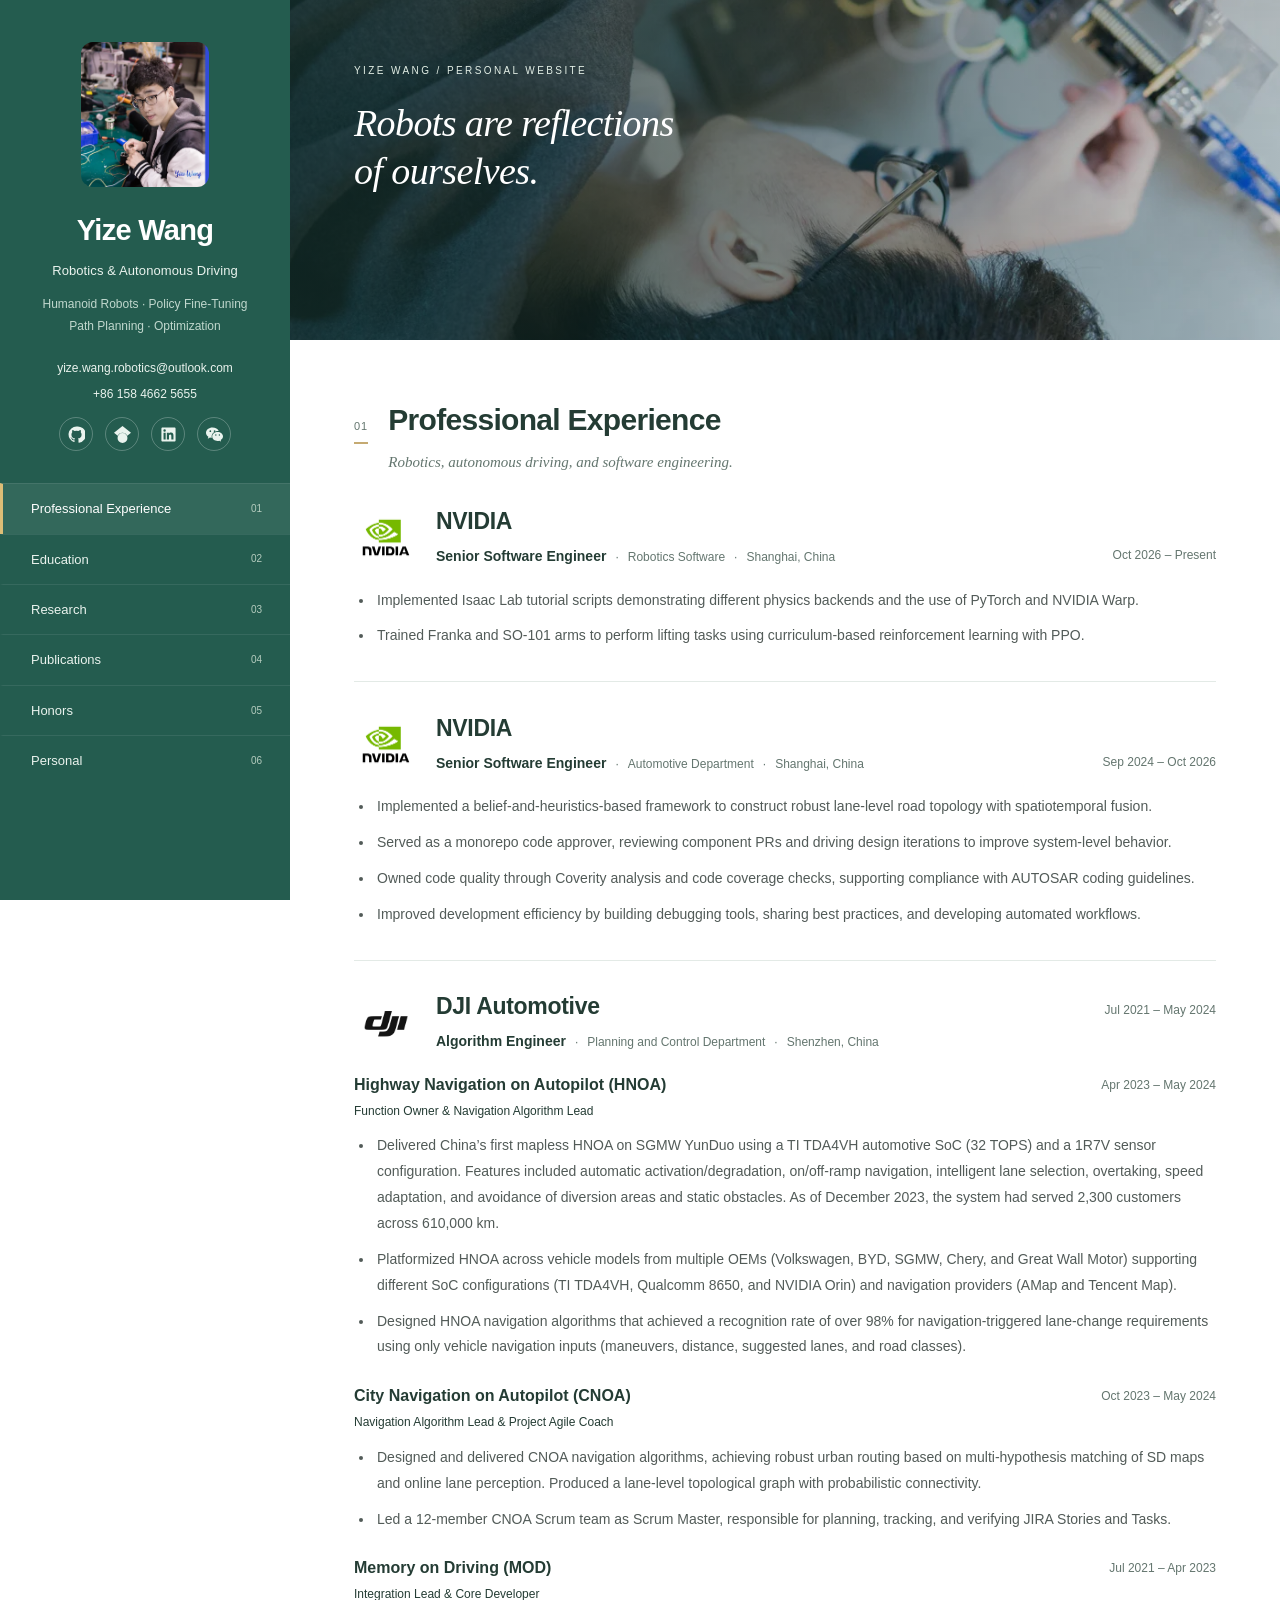
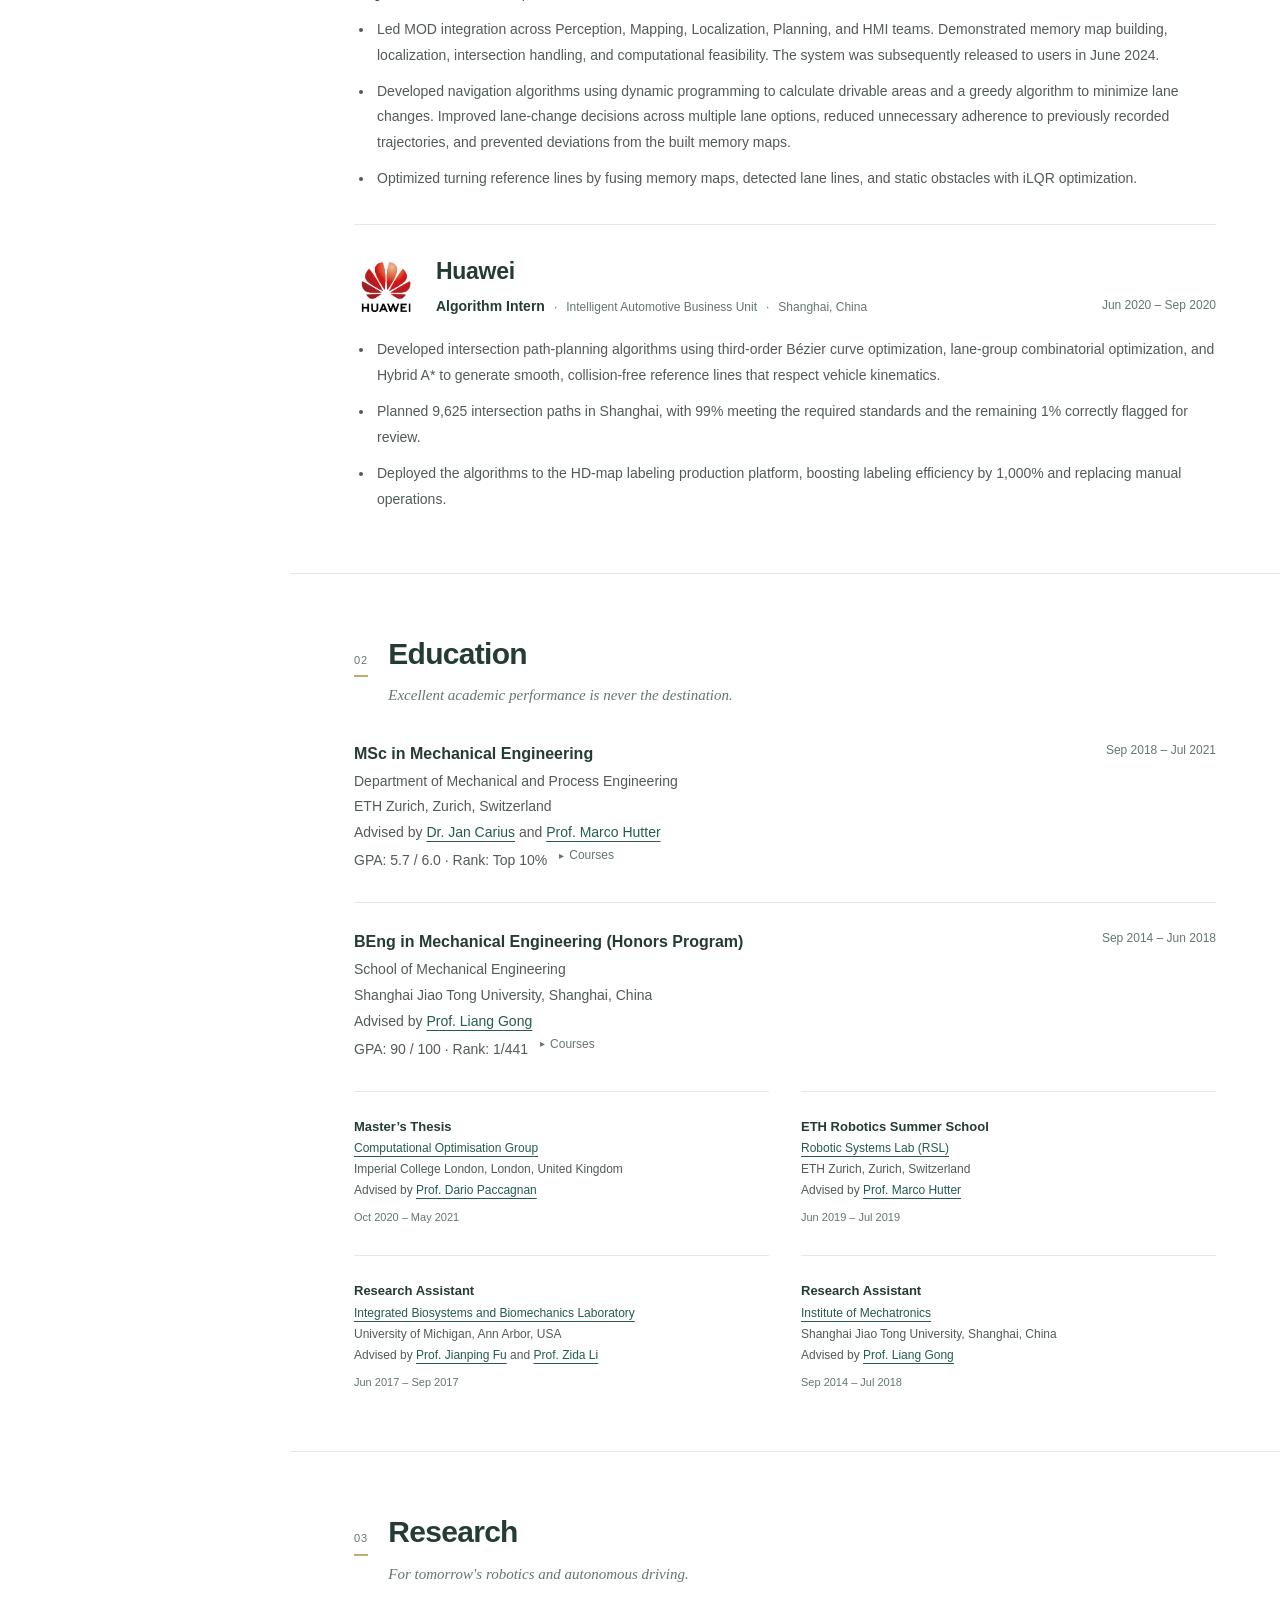
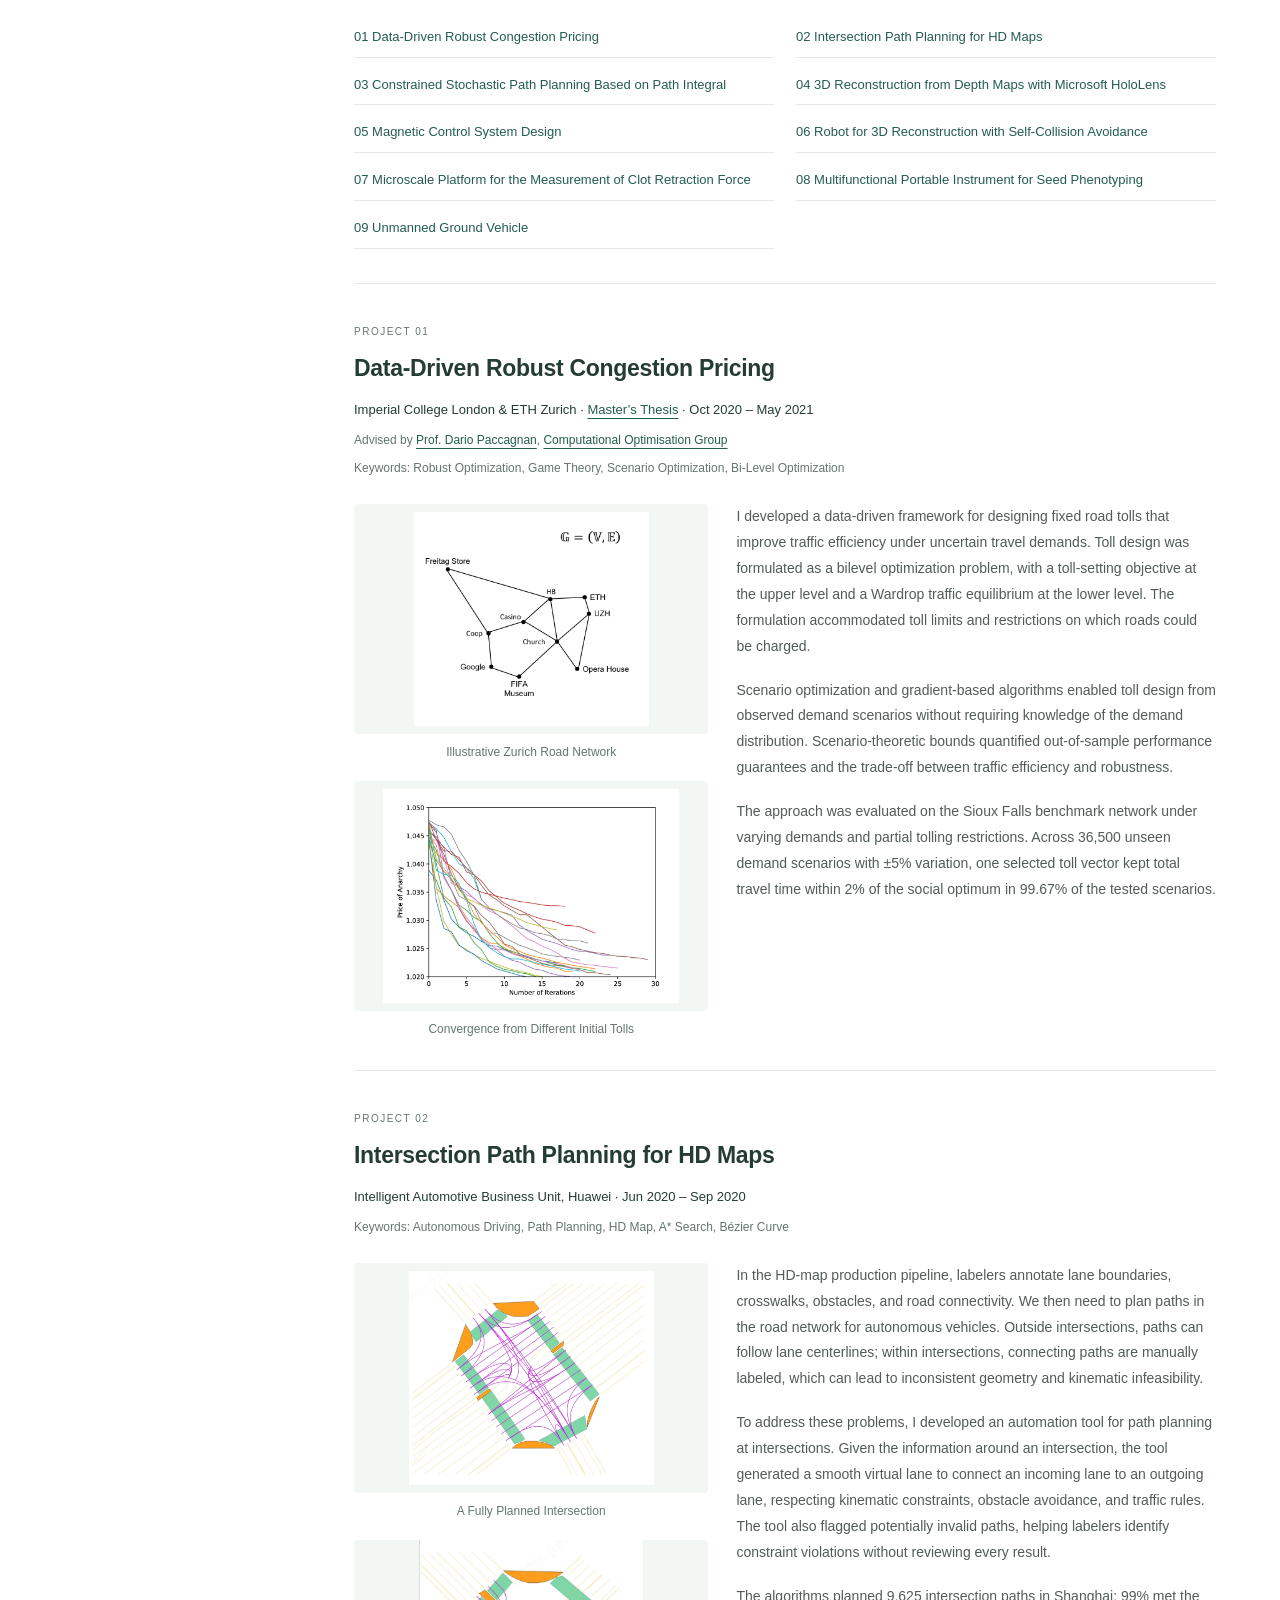
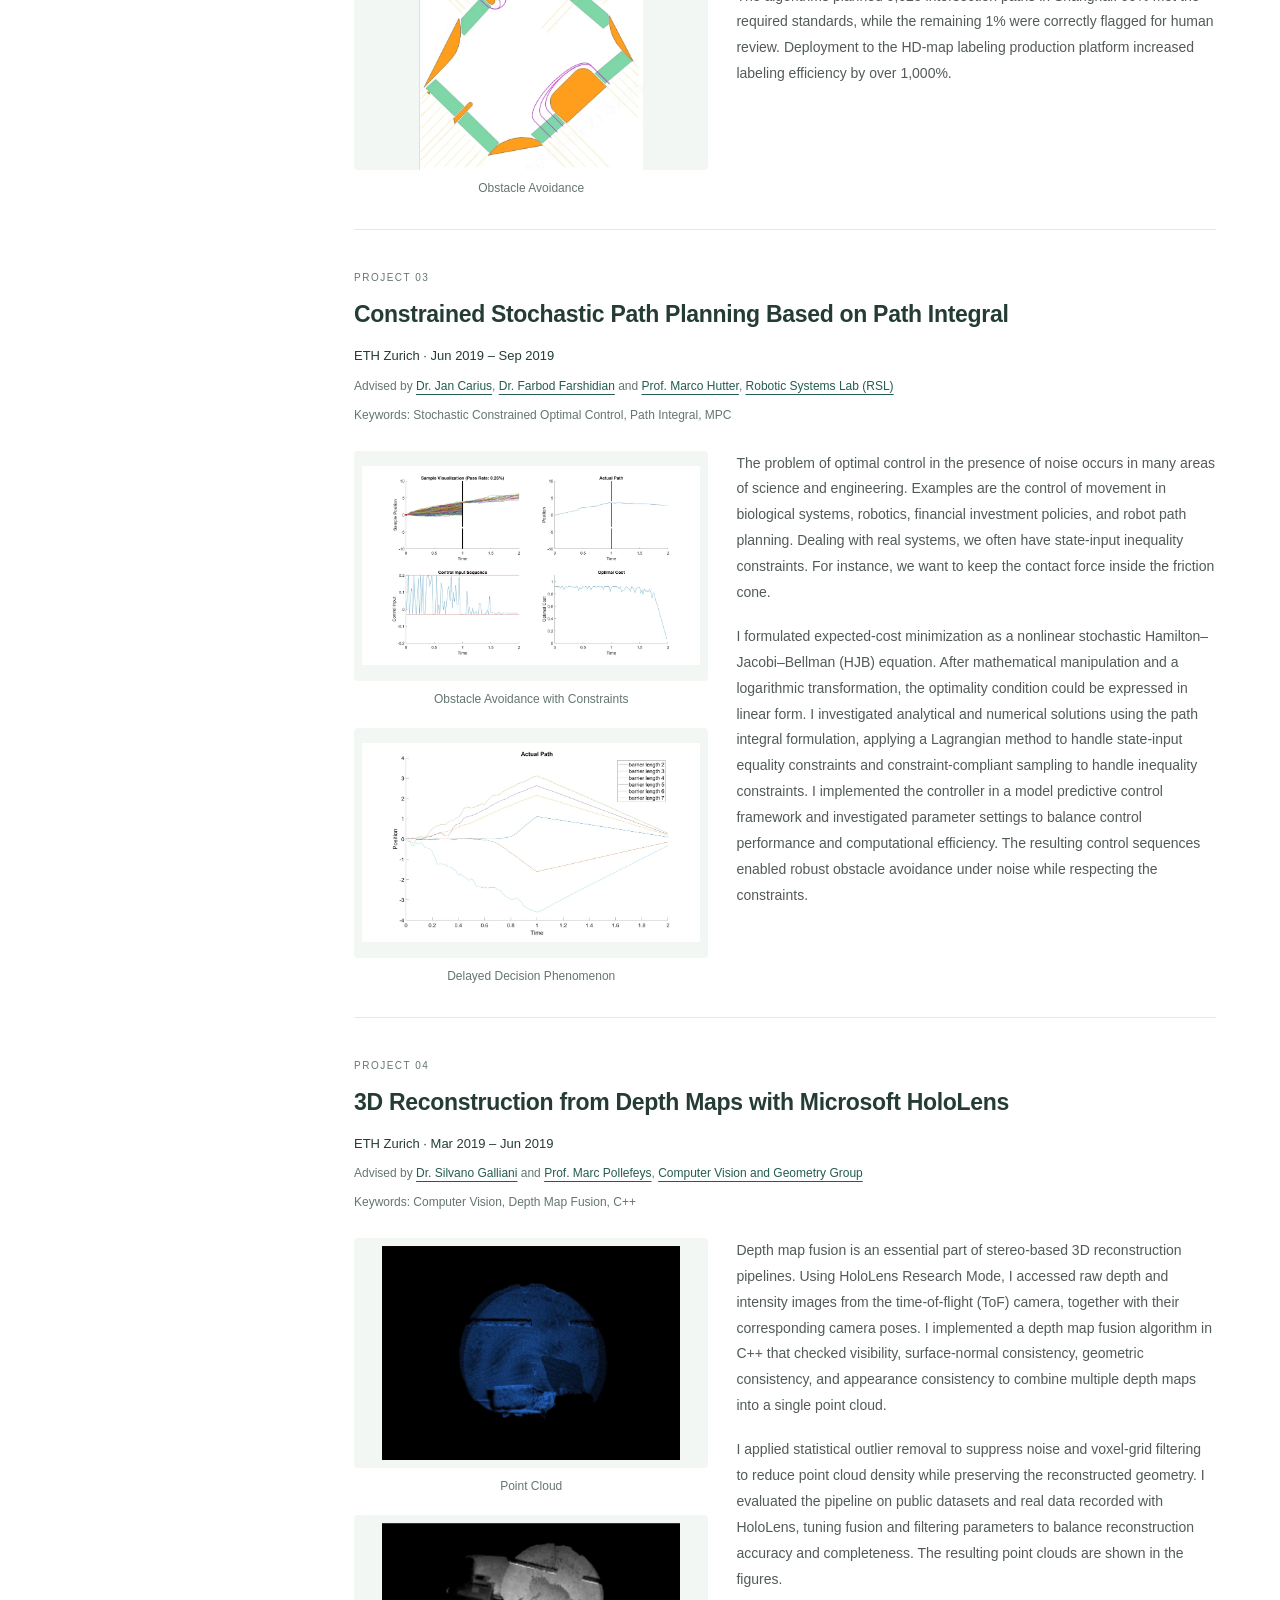
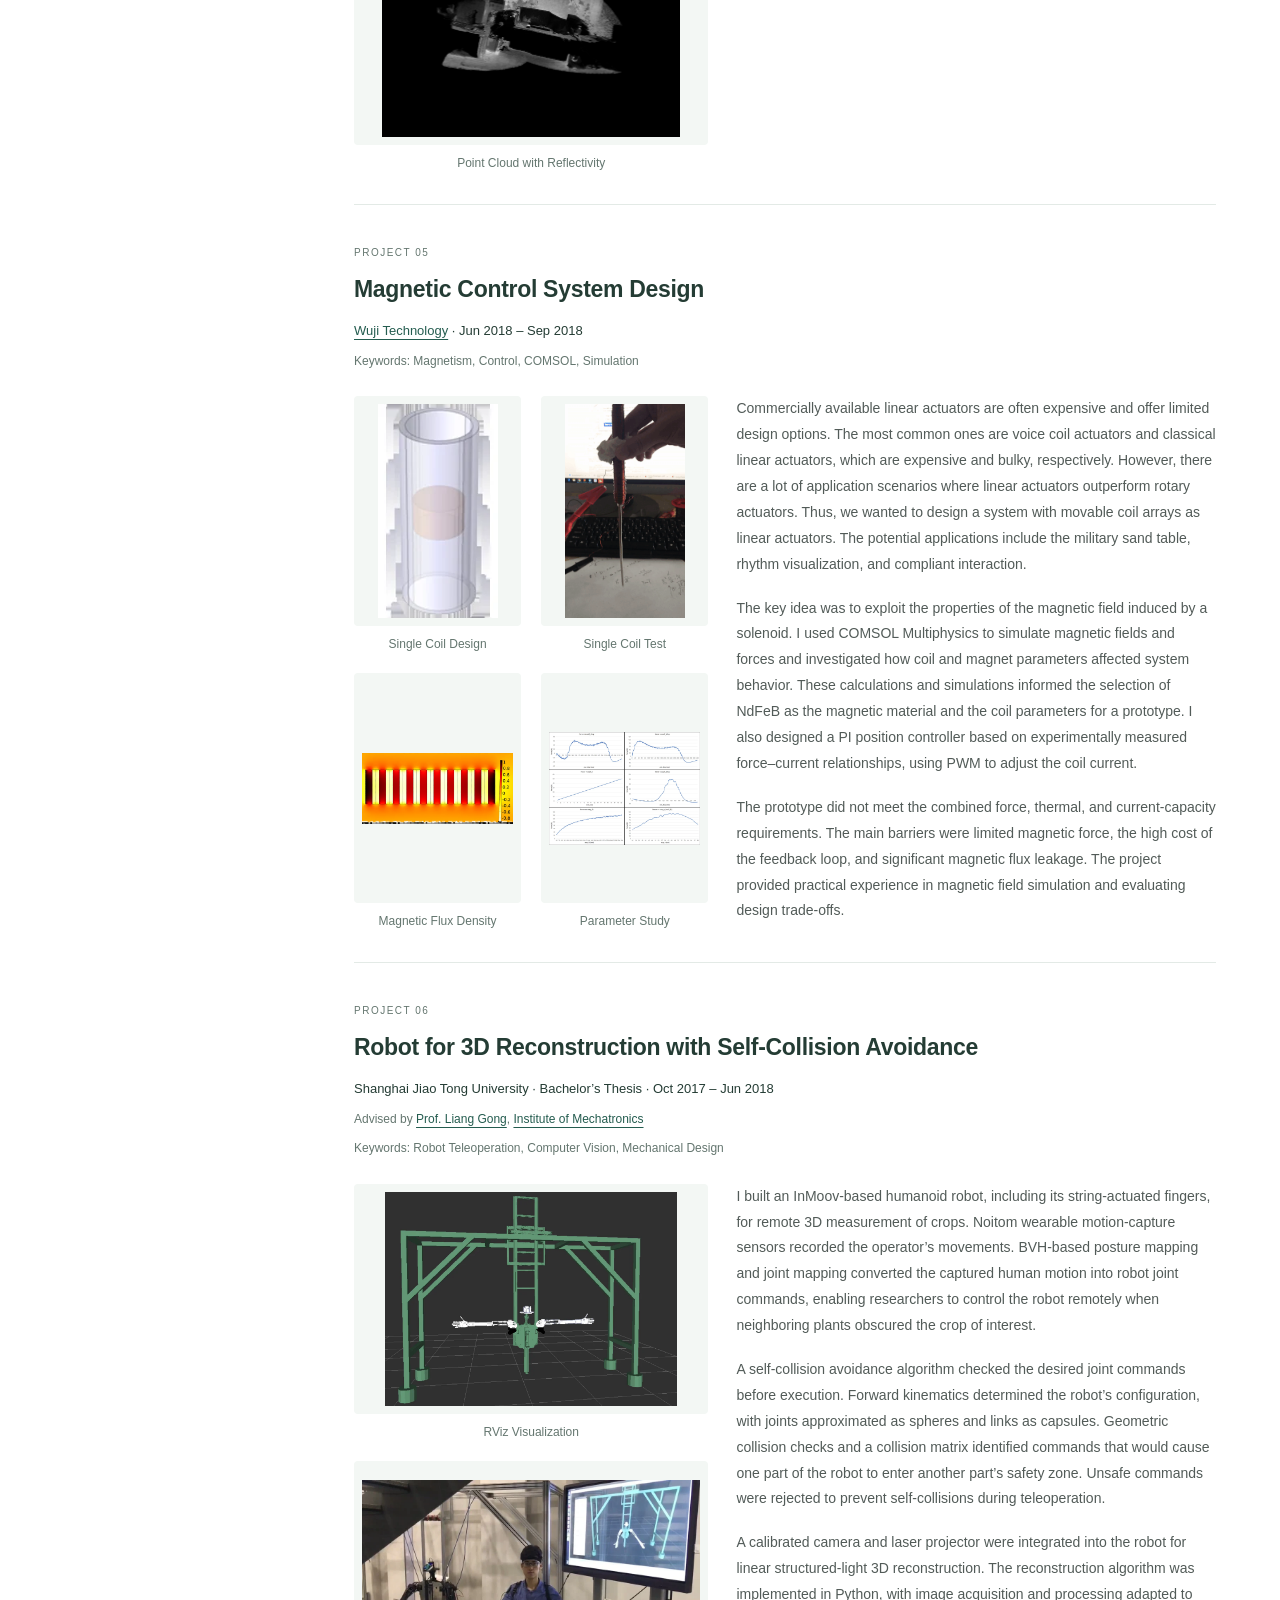
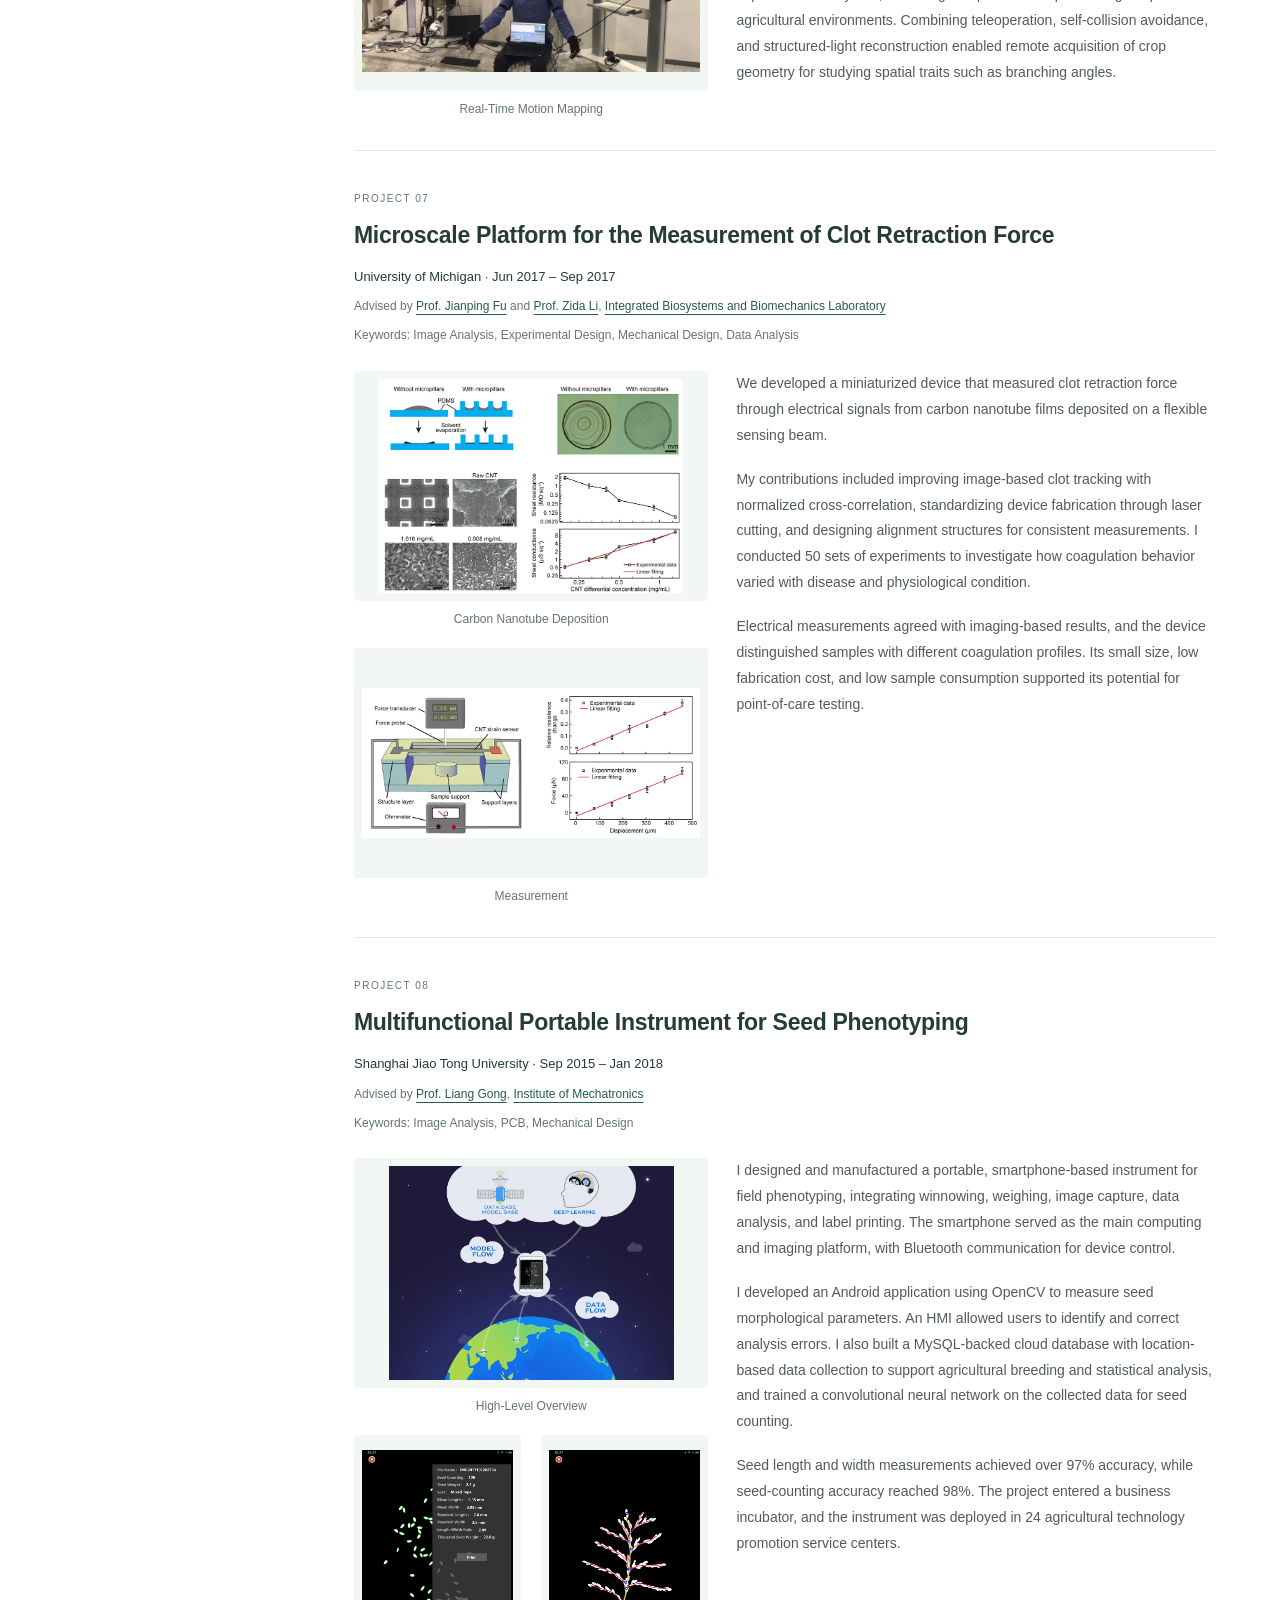
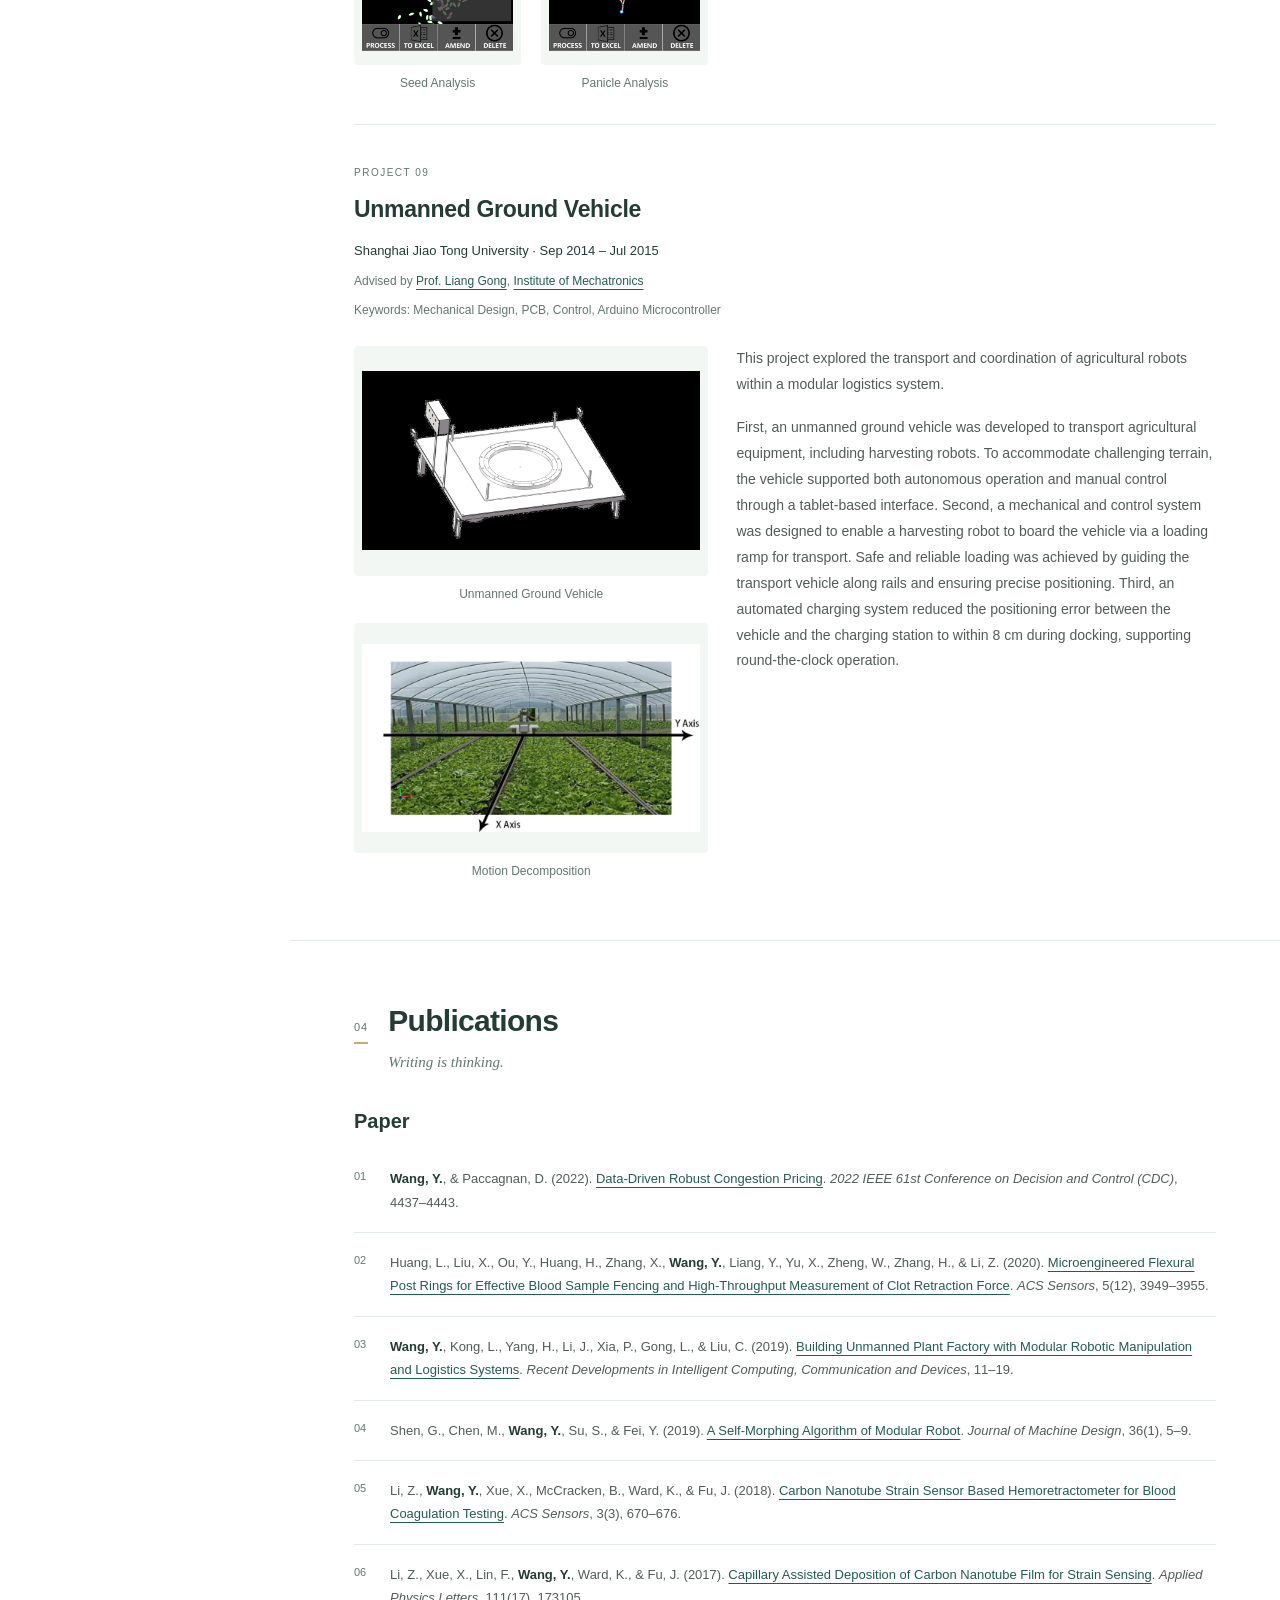
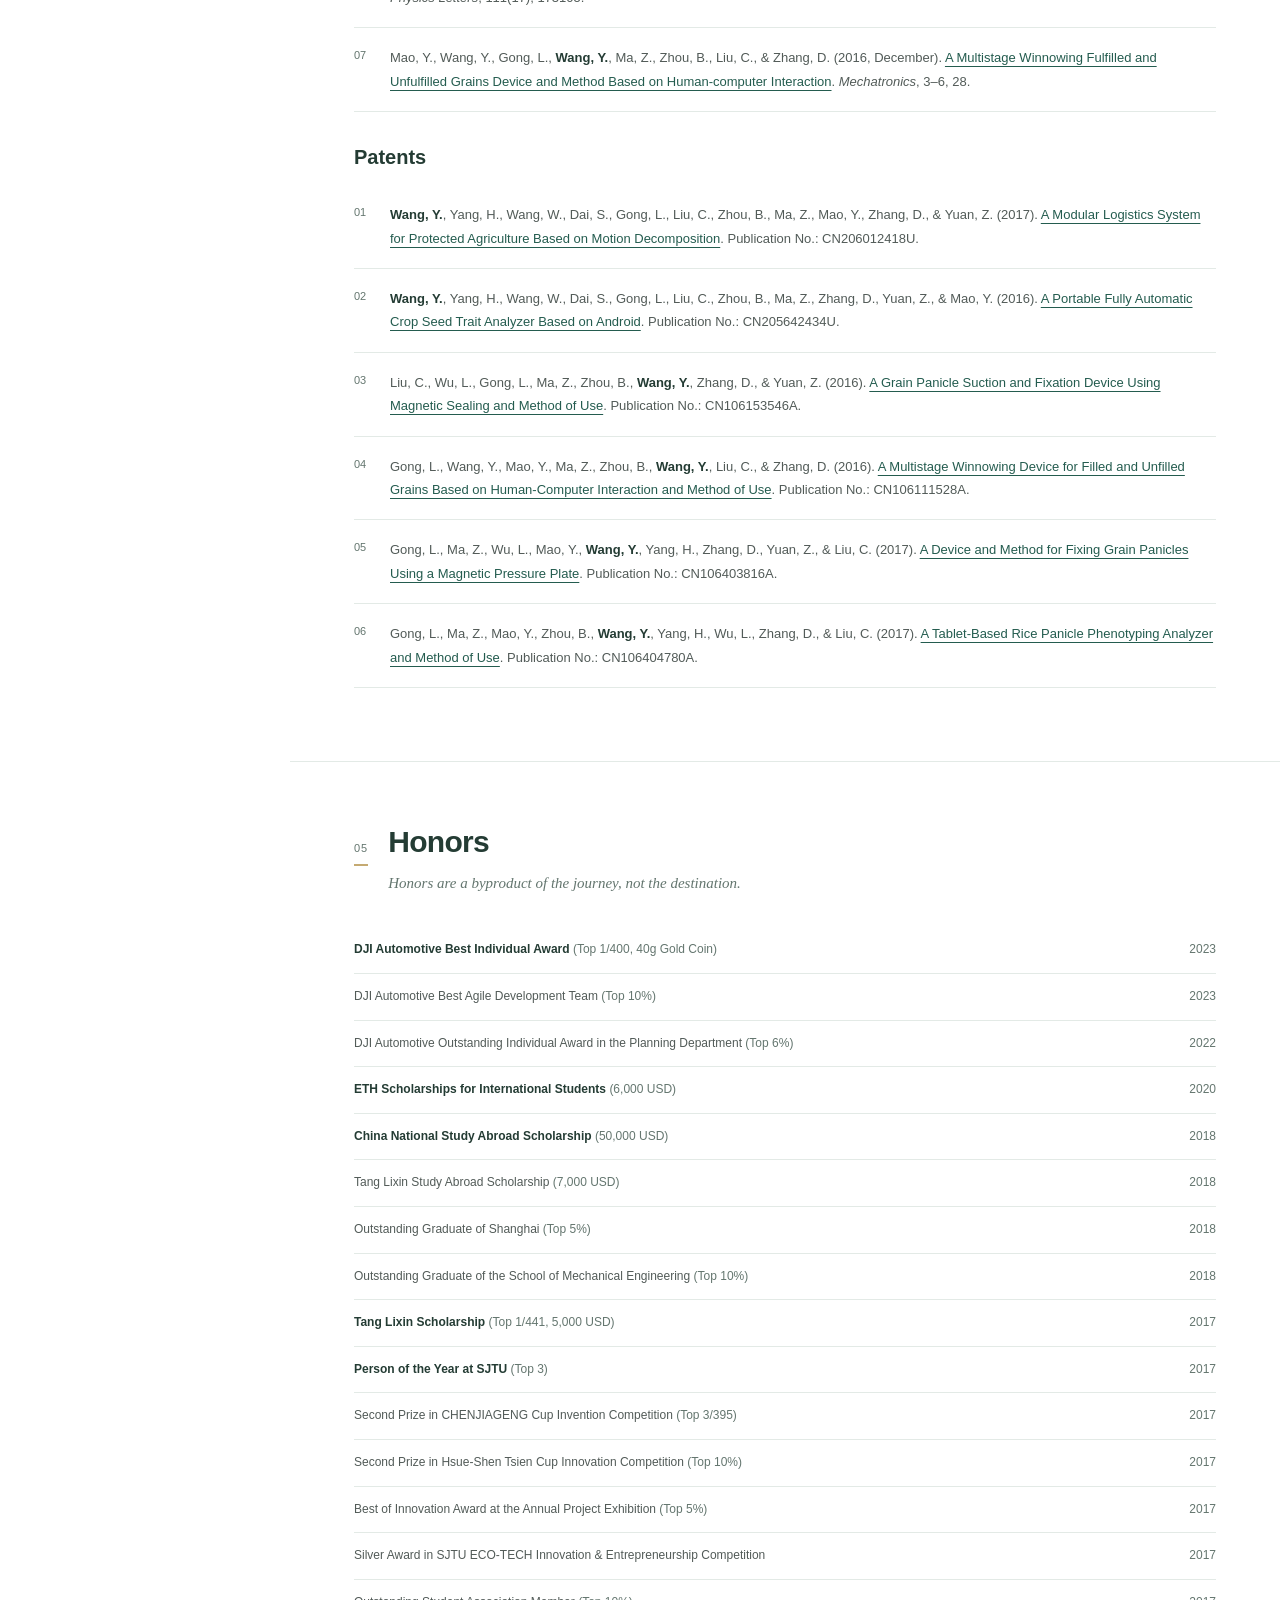
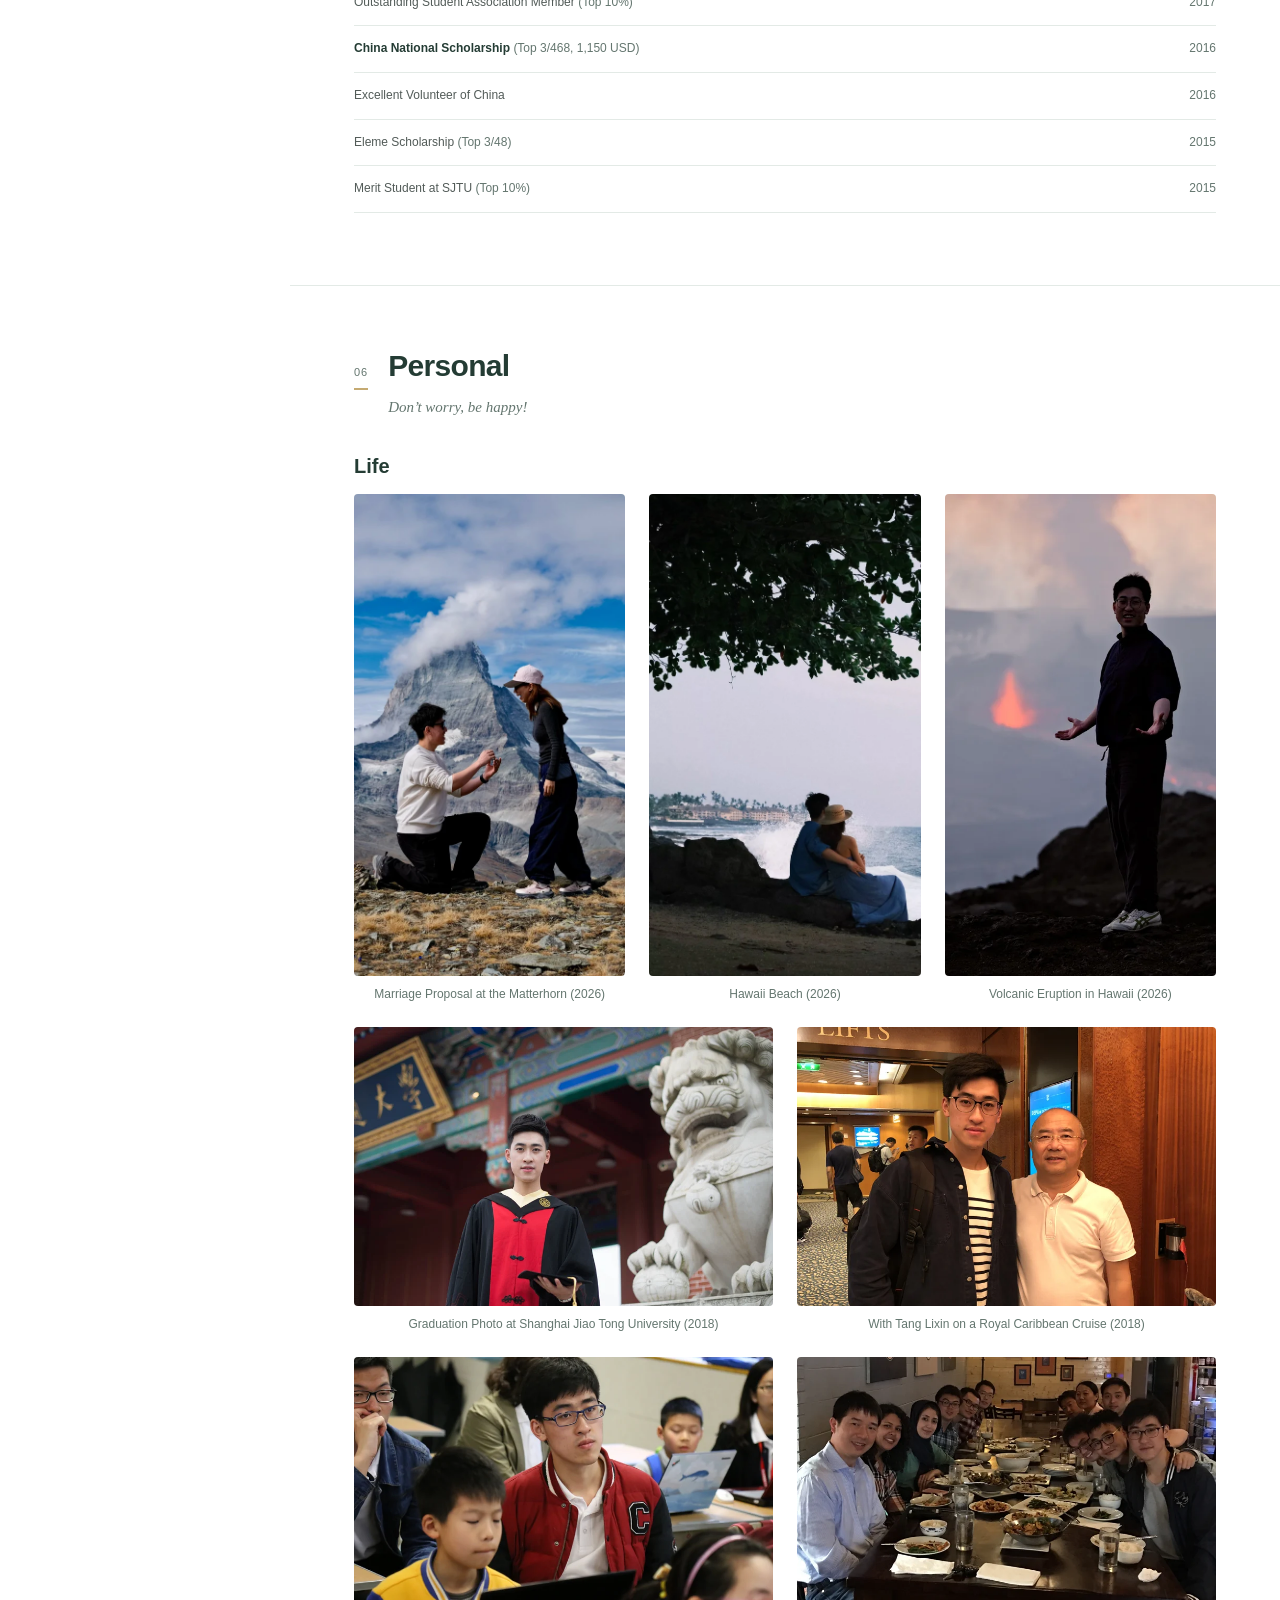
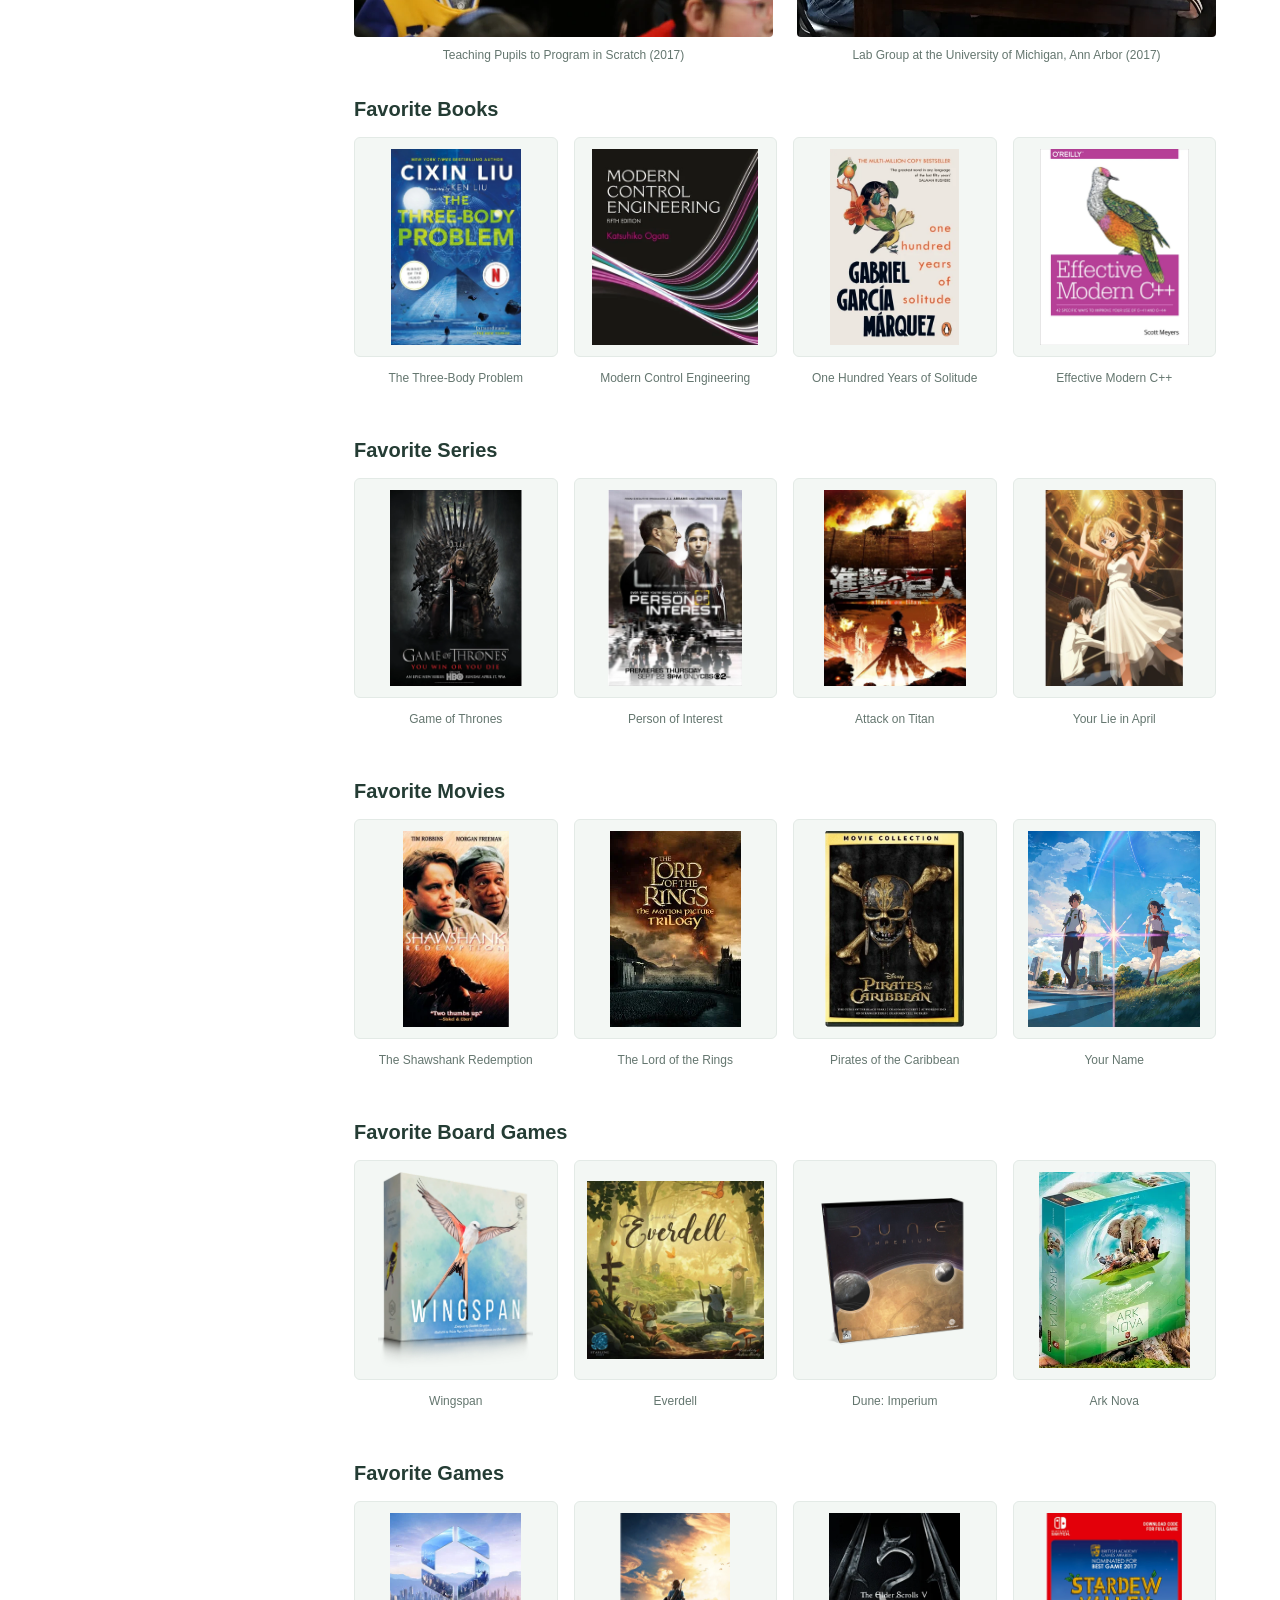
==== commit 92872c08: "Expand robot teleoperation and self-collision avoidance research details" ====
--- a/index.html
+++ b/index.html
@@ -17,7 +17,7 @@
 <div class="hero"><img src="images/previews/1331584245.webp" width="1100" height="733" alt="Yize Wang working on a mechatronics project" fetchpriority="high"><div class="hero-content"><p class="eyebrow">YIZE WANG / PERSONAL WEBSITE</p><p class="hero-title">Robots are reflections<br>of ourselves.</p></div></div>
 <section id="career" aria-labelledby="career-title"><div class="container"><header class="section-heading"><span class="section-number">01</span><div><h2 id="career-title">Professional Experience</h2><p>Robotics, autonomous driving, and software engineering.</p></div></header><div class="career-list"><article class="career-entry"><div class="career-entry-heading"><div class="career-logo"><img src="images/previews/company-nvidia.webp" alt="NVIDIA logo" width="256" height="214" decoding="async" loading="lazy"></div><div class="career-identity"><h3>NVIDIA</h3><header class="career-heading"><p class="career-meta"><span class="career-role">Senior Software Engineer</span><span class="career-department">Robotics Software</span><span class="career-location">Shanghai, China</span></p><p class="date">Oct 2026 – Present</p></header></div></div><div class="career-position"><ul class="career-highlights"><li>Implemented Isaac Lab tutorial scripts demonstrating different physics backends and the use of PyTorch and NVIDIA Warp.</li><li>Trained Franka and SO-101 arms to perform lifting tasks using curriculum-based reinforcement learning with PPO.</li></ul></div></article><article class="career-entry"><div class="career-entry-heading"><div class="career-logo"><img src="images/previews/company-nvidia.webp" alt="NVIDIA logo" width="256" height="214" decoding="async" loading="lazy"></div><div class="career-identity"><h3>NVIDIA</h3><header class="career-heading"><p class="career-meta"><span class="career-role">Senior Software Engineer</span><span class="career-department">Automotive Department</span><span class="career-location">Shanghai, China</span></p><p class="date">Sep 2024 – Oct 2026</p></header></div></div><div class="career-position"><ul class="career-highlights"><li>Implemented a belief-and-heuristics-based framework to construct robust lane-level road topology with spatiotemporal fusion.</li><li>Served as a monorepo code approver, reviewing component PRs and driving design iterations to improve system-level behavior.</li><li>Owned code quality through Coverity analysis and code coverage checks, supporting compliance with AUTOSAR coding guidelines.</li><li>Improved development efficiency by building debugging tools, sharing best practices, and developing automated workflows.</li></ul></div></article><article class="career-entry"><div class="career-entry-heading"><div class="career-logo"><img src="images/previews/company-dji.webp" alt="DJI Automotive logo" width="180" height="180" decoding="async" loading="lazy"></div><div class="career-identity"><header class="career-company-heading"><h3>DJI Automotive</h3><p class="date">Jul 2021 – May 2024</p></header><header class="career-heading"><p class="career-meta"><span class="career-role">Algorithm Engineer</span><span class="career-department">Planning and Control Department</span><span class="career-location">Shenzhen, China</span></p></header></div></div><div class="career-position"><div class="career-project"><header><div><h4>Highway Navigation on Autopilot (HNOA)</h4><p class="career-project-role">Function Owner &amp; Navigation Algorithm Lead</p></div><p class="date">Apr 2023 – May 2024</p></header><ul class="career-highlights"><li>Delivered China’s first mapless HNOA on SGMW YunDuo using a TI TDA4VH automotive SoC (32 TOPS) and a 1R7V sensor configuration. Features included automatic activation/degradation, on/off-ramp navigation, intelligent lane selection, overtaking, speed adaptation, and avoidance of diversion areas and static obstacles. As of December 2023, the system had served 2,300 customers across 610,000 km.</li><li>Platformized HNOA across vehicle models from multiple OEMs (Volkswagen, BYD, SGMW, Chery, and Great Wall Motor) supporting different SoC configurations (TI TDA4VH, Qualcomm 8650, and NVIDIA Orin) and navigation providers (AMap and Tencent Map).</li><li>Designed HNOA navigation algorithms that achieved a recognition rate of over 98% for navigation-triggered lane-change requirements using only vehicle navigation inputs (maneuvers, distance, suggested lanes, and road classes).</li></ul></div><div class="career-project"><header><div><h4>City Navigation on Autopilot (CNOA)</h4><p class="career-project-role">Navigation Algorithm Lead &amp; Project Agile Coach</p></div><p class="date">Oct 2023 – May 2024</p></header><ul class="career-highlights"><li>Designed and delivered CNOA navigation algorithms, achieving robust urban routing based on multi-hypothesis matching of SD maps and online lane perception. Produced a lane-level topological graph with probabilistic connectivity.</li><li>Led a 12-member CNOA Scrum team as Scrum Master, responsible for planning, tracking, and verifying JIRA Stories and Tasks.</li></ul></div><div class="career-project"><header><div><h4>Memory on Driving (MOD)</h4><p class="career-project-role">Integration Lead &amp; Core Developer</p></div><p class="date">Jul 2021 – Apr 2023</p></header><ul class="career-highlights"><li>Led MOD integration across Perception, Mapping, Localization, Planning, and HMI teams. Demonstrated memory map building, localization, intersection handling, and computational feasibility. The system was subsequently released to users in June 2024.</li><li>Developed navigation algorithms using dynamic programming to calculate drivable areas and a greedy algorithm to minimize lane changes. Improved lane-change decisions across multiple lane options, reduced unnecessary adherence to previously recorded trajectories, and prevented deviations from the built memory maps.</li><li>Optimized turning reference lines by fusing memory maps, detected lane lines, and static obstacles with iLQR optimization.</li></ul></div></div></article><article class="career-entry"><div class="career-entry-heading"><div class="career-logo"><img src="images/previews/company-huawei.webp" alt="Huawei logo" width="181" height="181" decoding="async" loading="lazy"></div><div class="career-identity"><h3>Huawei</h3><header class="career-heading"><p class="career-meta"><span class="career-role">Algorithm Intern</span><span class="career-department">Intelligent Automotive Business Unit</span><span class="career-location">Shanghai, China</span></p><p class="date">Jun 2020 – Sep 2020</p></header></div></div><div class="career-position"><ul class="career-highlights"><li>Developed intersection path-planning algorithms using third-order Bézier curve optimization, lane-group combinatorial optimization, and Hybrid A* to generate smooth, collision-free reference lines that respect vehicle kinematics.</li><li>Planned 9,625 intersection paths in Shanghai, with 99% meeting the required standards and the remaining 1% correctly flagged for review.</li><li>Deployed the algorithms to the HD-map labeling production platform, boosting labeling efficiency by 1,000% and replacing manual operations.</li></ul></div></article></div></div></section>
 <section id="education" aria-labelledby="education-title"><div class="container"><header class="section-heading"><span class="section-number">02</span><div><h2 id="education-title">Education</h2><p>Excellent academic performance is never the destination.</p></div></header><div class="education-list"><article class="education-entry education-primary"><div class="education-body"><strong>MSc in Mechanical Engineering</strong><br/>Department of Mechanical and Process Engineering<br/>ETH Zurich, Zurich, Switzerland<br/>Advised by <a href="https://jan.carius.io/about/" target="_blank" rel="noopener noreferrer">Dr. Jan Carius</a> and <a href="https://rsl.ethz.ch/the-lab/people/person-detail.hutter.html" target="_blank" rel="noopener noreferrer">Prof. Marco Hutter</a><br/><div class="degree-stats"><span class="degree-score">GPA: 5.7 / 6.0 · Rank: Top 10%</span><details class="courses"><summary aria-label="Graduate Courses" title="Graduate Courses">Courses</summary><div class="table-scroll"><table><caption>Graduate Courses and Grades</caption><thead><tr><th scope="col">Course</th><th scope="col">Grade</th></tr></thead><tbody><tr><td><span class="course-code">151-0851-00</span> Robot Dynamics</td><td>5.5 / 6.0</td></tr><tr><td><span class="course-code">151-0604-00</span> Microrobotics</td><td>5.5 / 6.0</td></tr><tr><td><span class="course-code">151-0563-01</span> Dynamic Programming and Optimal Control</td><td>5.5 / 6.0</td></tr><tr><td><span class="course-code">151-0854-00</span> Autonomous Mobile Robots</td><td>6.0 / 6.0</td></tr><tr><td><span class="course-code">151-0660-00</span> Model Predictive Control</td><td>6.0 / 6.0</td></tr><tr><td><span class="course-code">151-0566-00</span> Recursive Estimation</td><td>5.3 / 6.0</td></tr><tr><td><span class="course-code">252-0579-00</span> 3D Vision</td><td>5.5 / 6.0</td></tr><tr><td><span class="course-code">227-0216-00</span> Control Systems II</td><td>5.3 / 6.0</td></tr><tr><td><span class="course-code">227-0225-00</span> Linear System Theory</td><td>6.0 / 6.0</td></tr><tr><td><span class="course-code">263-5210-00</span> Probabilistic Artificial Intelligence</td><td>5.5 / 6.0</td></tr></tbody></table></div></details></div></div><p class="date">Sep 2018 – Jul 2021</p></article><article class="education-entry education-primary"><div class="education-body"><strong>BEng in Mechanical Engineering (Honors Program)</strong><br/>School of Mechanical Engineering<br/>Shanghai Jiao Tong University, Shanghai, China<br/>Advised by <a href="https://me.sjtu.edu.cn/en/FullTimeTeacher/gongliang.html" target="_blank" rel="noopener noreferrer">Prof. Liang Gong</a><br/><div class="degree-stats"><span class="degree-score">GPA: 90 / 100 · Rank: 1/441</span><details class="courses"><summary aria-label="Undergraduate Core Courses" title="Undergraduate Core Courses">Courses</summary><div class="table-scroll"><table><caption>Undergraduate Core Courses and Grades</caption><thead><tr><th scope="col">Course</th><th scope="col">Grade</th></tr></thead><tbody><tr><td><span class="course-code">ME429</span> Design and Practice of Mechatronic Systems</td><td>90 / 100</td></tr><tr><td><span class="course-code">EE205</span> Electrical and Electronic Technology</td><td>99 / 100</td></tr><tr><td><span class="course-code">ME113</span> Programming: Principles and Practice Using C++</td><td>93 / 100</td></tr><tr><td><span class="course-code">ME208</span> Design and Manufacture</td><td>90 / 100</td></tr><tr><td><span class="course-code">ME369</span> Modeling Analysis and System Control</td><td>85 / 100</td></tr><tr><td><span class="course-code">ME399</span> Measurement Principles and Technologies</td><td>97 / 100</td></tr><tr><td><span class="course-code">ME345</span> Engineering Material</td><td>95 / 100</td></tr><tr><td><span class="course-code">ES004</span> Electronic System Design Based on Android System</td><td>98 / 100</td></tr><tr><td><span class="course-code">CS902</span> Thinking and Approach of Programming</td><td>94 / 100</td></tr><tr><td><span class="course-code">EM003</span> Engineering Fluid Mechanics</td><td>91 / 100</td></tr><tr><td><span class="course-code">BE203</span> Engineering Thermodynamics</td><td>92 / 100</td></tr><tr><td><span class="course-code">MA097</span> Mathematical Methods in Physics</td><td>88 / 100</td></tr><tr><td><span class="course-code">MA118</span> Mathematical Analysis</td><td>91 / 100</td></tr><tr><td><span class="course-code">EM001</span> Theoretical Mechanics</td><td>89 / 100</td></tr><tr><td><span class="course-code">MA119</span> Probability and Statistics</td><td>91 / 100</td></tr></tbody></table></div></details></div></div><p class="date">Sep 2014 – Jun 2018</p></article><article class="education-entry education-secondary"><div class="education-body"><strong>Master’s Thesis</strong><br/><a href="https://optimisation.doc.ic.ac.uk/" target="_blank" rel="noopener noreferrer">Computational Optimisation Group</a><br/>Imperial College London, London, United Kingdom<br/>Advised by <a href="https://www.doc.ic.ac.uk/~dp414/" target="_blank" rel="noopener noreferrer">Prof. Dario Paccagnan</a></div><p class="date">Oct 2020 – May 2021</p></article><article class="education-entry education-secondary"><div class="education-body"><strong>ETH Robotics Summer School</strong><br/><a href="https://rsl.ethz.ch/" target="_blank" rel="noopener noreferrer">Robotic Systems Lab (RSL)</a><br/>ETH Zurich, Zurich, Switzerland<br/>Advised by <a href="https://rsl.ethz.ch/the-lab/people/person-detail.hutter.html" target="_blank" rel="noopener noreferrer">Prof. Marco Hutter</a></div><p class="date">Jun 2019 – Jul 2019</p></article><article class="education-entry education-secondary"><div class="education-body"><strong>Research Assistant</strong><br/><a href="https://me-web.engin.umich.edu/ibbl/" target="_blank" rel="noopener noreferrer">Integrated Biosystems and Biomechanics Laboratory</a><br/>University of Michigan, Ann Arbor, USA<br/>Advised by <a href="https://me.engin.umich.edu/people/faculty/jianping-fu" target="_blank" rel="noopener noreferrer">Prof. Jianping Fu</a> and <a href="https://med.szu.edu.cn/en/faculty/engineering/content_10211" target="_blank" rel="noopener noreferrer">Prof. Zida Li</a></div><p class="date">Jun 2017 – Sep 2017</p></article><article class="education-entry education-secondary"><div class="education-body"><strong>Research Assistant</strong><br/><a href="https://me.sjtu.edu.cn/upload2/file/20180927/Institute%20of%20Mechatronics%20%26%20Logistics%20Equipment.pdf" target="_blank" rel="noopener noreferrer">Institute of Mechatronics</a><br/>Shanghai Jiao Tong University, Shanghai, China<br/>Advised by <a href="https://me.sjtu.edu.cn/en/FullTimeTeacher/gongliang.html" target="_blank" rel="noopener noreferrer">Prof. Liang Gong</a></div><p class="date">Sep 2014 – Jul 2018</p></article></div></div></section>
-<section id="research" aria-labelledby="research-title"><div class="container"><header class="section-heading"><span class="section-number">03</span><div><h2 id="research-title">Research</h2><p>For tomorrow&#39;s robotics and autonomous driving.</p></div></header><div class="project-index"><a href="#congestion-pricing">01 Data-Driven Robust Congestion Pricing</a><a href="#project-1">02 Intersection Path Planning for HD Maps</a><a href="#project-2">03 Constrained Stochastic Path Planning Based on Path Integral</a><a href="#project-3">04 3D Reconstruction from Depth Maps with Microsoft HoloLens</a><a href="#project-4">05 Magnetic Control System Design</a><a href="#project-5">06 Robot for 3D Reconstruction with Self-Collision Avoidance</a><a href="#project-6">07 Microscale Platform for the Measurement of Clot Retraction Force</a><a href="#project-7">08 Multifunctional Portable Instrument for Seed Phenotyping</a><a href="#project-8">09 Unmanned Ground Vehicle</a></div><article class="project" id="congestion-pricing"><header><span class="project-number">PROJECT 01</span><h3>Data-Driven Robust Congestion Pricing</h3><p class="project-meta"><span class="project-meta-row">Imperial College London &amp; ETH Zurich · <a href="https://www.research-collection.ethz.ch/entities/publication/f4e3fa8f-d216-4f61-a9af-45d997415aec" target="_blank" rel="noopener noreferrer">Master’s Thesis</a> · Oct 2020 – May 2021</span><span class="project-meta-row">Advised by <a href="https://www.doc.ic.ac.uk/~dp414/" target="_blank" rel="noopener noreferrer">Prof. Dario Paccagnan</a>, <a href="https://optimisation.doc.ic.ac.uk/" target="_blank" rel="noopener noreferrer">Computational Optimisation Group</a></span><span class="project-meta-row project-meta-keywords">Keywords: Robust Optimization, Game Theory, Scenario Optimization, Bi-Level Optimization</span></p></header><div class="project-grid"><div class="project-media"><figure><a href="images/originals/congestion-zurich-network.png" data-media aria-label="Illustrative Zurich Road Network"><img src="images/previews/congestion-zurich-network.webp" alt="Illustrative Zurich Road Network" width="754" height="686" decoding="async" loading="lazy"></a><figcaption>Illustrative Zurich Road Network</figcaption></figure><figure><a href="images/originals/congestion-multistart-convergence.png" data-media aria-label="Convergence from Different Initial Tolls"><img src="images/previews/congestion-multistart-convergence.webp" alt="Convergence from Different Initial Tolls" width="1036" height="748" decoding="async" loading="lazy"></a><figcaption>Convergence from Different Initial Tolls</figcaption></figure></div><div class="project-copy"><p>I developed a data-driven framework for designing fixed road tolls that improve traffic efficiency under uncertain travel demands. Toll design was formulated as a bilevel optimization problem, with a toll-setting objective at the upper level and a Wardrop traffic equilibrium at the lower level. The formulation accommodated toll limits and restrictions on which roads could be charged.</p><p>Scenario optimization and gradient-based algorithms enabled toll design from observed demand scenarios without requiring knowledge of the demand distribution. Scenario-theoretic bounds quantified out-of-sample performance guarantees and the trade-off between traffic efficiency and robustness.</p><p>The approach was evaluated on the Sioux Falls benchmark network under varying demands and partial tolling restrictions. Across 36,500 unseen demand scenarios with ±5% variation, one selected toll vector kept total travel time within 2% of the social optimum in 99.67% of the tested scenarios.</p></div></div></article><article class="project" id="project-1"><header><span class="project-number">PROJECT 02</span><h3>Intersection Path Planning for HD Maps</h3><p class="project-meta"><span class="project-meta-row">Intelligent Automotive Business Unit, Huawei · Jun 2020 – Sep 2020</span><span class="project-meta-row project-meta-keywords">Keywords: Autonomous Driving, Path Planning, HD Map, A* Search, Bézier Curve</span></p></header><div class="project-grid"><div class="project-media"><figure><a href="images/originals/a-fully-planned-intersection_orig.png" data-media aria-label="A Fully Planned Intersection"><img src="images/previews/a-fully-planned-intersection_orig.webp" alt="A Fully Planned Intersection" width="915" height="800" decoding="async" loading="lazy"></a><figcaption>A Fully Planned Intersection</figcaption></figure><figure><a href="images/originals/8-obstacle-avoidance_orig.png" data-media aria-label="Obstacle Avoidance"><span class="media-crop" style="--crop-ratio:658/677;--crop-image-width:139.057751%;--crop-left:-19.604863%;--crop-top:-9.158050%"><img src="images/previews/8-obstacle-avoidance_orig.webp" alt="Obstacle Avoidance" width="915" height="800" decoding="async" loading="lazy"></span></a><figcaption>Obstacle Avoidance</figcaption></figure></div><div class="project-copy"><p>In the HD-map production pipeline, labelers annotate lane boundaries, crosswalks, obstacles, and road connectivity. We then need to plan paths in the road network for autonomous vehicles. Outside intersections, paths can follow lane centerlines; within intersections, connecting paths are manually labeled, which can lead to inconsistent geometry and kinematic infeasibility.</p><p>To address these problems, I developed an automation tool for path planning at intersections. Given the information around an intersection, the tool generated a smooth virtual lane to connect an incoming lane to an outgoing lane, respecting kinematic constraints, obstacle avoidance, and traffic rules. The tool also flagged potentially invalid paths, helping labelers identify constraint violations without reviewing every result.</p><p>The algorithms planned 9,625 intersection paths in Shanghai: 99% met the required standards, while the remaining 1% were correctly flagged for human review. Deployment to the HD-map labeling production platform increased labeling efficiency by over 1,000%.</p></div></div></article><article class="project" id="project-2"><header><span class="project-number">PROJECT 03</span><h3>Constrained Stochastic Path Planning Based on Path Integral</h3><p class="project-meta"><span class="project-meta-row">ETH Zurich · Jun 2019 – Sep 2019</span><span class="project-meta-row">Advised by <a href="https://jan.carius.io/about/" target="_blank" rel="noopener noreferrer">Dr. Jan Carius</a>, <a href="https://scholar.google.com/citations?user=ciragesAAAAJ&amp;hl=en" target="_blank" rel="noopener noreferrer">Dr. Farbod Farshidian</a> and <a href="https://rsl.ethz.ch/the-lab/people/person-detail.hutter.html" target="_blank" rel="noopener noreferrer">Prof. Marco Hutter</a>, <a href="https://rsl.ethz.ch/" target="_blank" rel="noopener noreferrer">Robotic Systems Lab (RSL)</a></span><span class="project-meta-row project-meta-keywords">Keywords: Stochastic Constrained Optimal Control, Path Integral, MPC</span></p></header><div class="project-grid"><div class="project-media"><figure><a href="images/originals/input-constrained-10-000_orig.png" data-media aria-label="Obstacle Avoidance with Constraints"><img src="images/previews/input-constrained-10-000_orig.webp" alt="Obstacle Avoidance with Constraints" width="1100" height="645" decoding="async" loading="lazy"></a><figcaption>Obstacle Avoidance with Constraints</figcaption></figure><figure><a href="images/originals/delayed-decision_orig.png" data-media aria-label="Delayed Decision Phenomenon"><img src="images/previews/delayed-decision_orig.webp" alt="Delayed Decision Phenomenon" width="1100" height="645" decoding="async" loading="lazy"></a><figcaption>Delayed Decision Phenomenon</figcaption></figure></div><div class="project-copy"><p>The problem of optimal control in the presence of noise occurs in many areas of science and engineering. Examples are the control of movement in biological systems, robotics, financial investment policies, and robot path planning. Dealing with real systems, we often have state-input inequality constraints. For instance, we want to keep the contact force inside the friction cone.</p><p>I formulated expected-cost minimization as a nonlinear stochastic Hamilton–Jacobi–Bellman (HJB) equation. After mathematical manipulation and a logarithmic transformation, the optimality condition could be expressed in linear form. I investigated analytical and numerical solutions using the path integral formulation, applying a Lagrangian method to handle state-input equality constraints and constraint-compliant sampling to handle inequality constraints. I implemented the controller in a model predictive control framework and investigated parameter settings to balance control performance and computational efficiency. The resulting control sequences enabled robust obstacle avoidance under noise while respecting the constraints.</p></div></div></article><article class="project" id="project-3"><header><span class="project-number">PROJECT 04</span><h3>3D Reconstruction from Depth Maps with Microsoft HoloLens</h3><p class="project-meta"><span class="project-meta-row">ETH Zurich · Mar 2019 – Jun 2019</span><span class="project-meta-row">Advised by <a href="https://intanto.net/" target="_blank" rel="noopener noreferrer">Dr. Silvano Galliani</a> and <a href="https://inf.ethz.ch/people/person-detail.pollefeys.html" target="_blank" rel="noopener noreferrer">Prof. Marc Pollefeys</a>, <a href="https://cvg.ethz.ch/" target="_blank" rel="noopener noreferrer">Computer Vision and Geometry Group</a></span><span class="project-meta-row project-meta-keywords">Keywords: Computer Vision, Depth Map Fusion, C++</span></p></header><div class="project-grid"><div class="project-media"><figure><a href="images/originals/untitled-1_1_orig.png" data-media aria-label="Point Cloud"><img src="images/previews/untitled-1_1_orig.webp" alt="Point Cloud" width="600" height="431" decoding="async" loading="lazy"></a><figcaption>Point Cloud</figcaption></figure><figure><a href="images/originals/image12_orig.gif" data-media aria-label="Point Cloud with Reflectivity"><img src="images/previews/image12_orig-animated.webp" alt="Point Cloud with Reflectivity" width="600" height="431" decoding="async" loading="lazy"></a><figcaption>Point Cloud with Reflectivity</figcaption></figure></div><div class="project-copy"><p>Depth map fusion is an essential part of stereo-based 3D reconstruction pipelines. Using HoloLens Research Mode, I accessed raw depth and intensity images from the time-of-flight (ToF) camera, together with their corresponding camera poses. I implemented a depth map fusion algorithm in C++ that checked visibility, surface-normal consistency, geometric consistency, and appearance consistency to combine multiple depth maps into a single point cloud.</p><p>I applied statistical outlier removal to suppress noise and voxel-grid filtering to reduce point cloud density while preserving the reconstructed geometry. I evaluated the pipeline on public datasets and real data recorded with HoloLens, tuning fusion and filtering parameters to balance reconstruction accuracy and completeness. The resulting point clouds are shown in the figures.</p></div></div></article><article class="project" id="project-4"><header><span class="project-number">PROJECT 05</span><h3>Magnetic Control System Design</h3><p class="project-meta"><span class="project-meta-row"><a href="https://www.wuji.tech/en/" target="_blank" rel="noopener noreferrer">Wuji Technology</a> · Jun 2018 – Sep 2018</span><span class="project-meta-row project-meta-keywords">Keywords: Magnetism, Control, COMSOL, Simulation</span></p></header><div class="project-grid"><div class="project-media"><figure><a href="images/originals/untitled-2_2_orig.png" data-media aria-label="Single Coil Design"><img src="images/previews/untitled-2_2_orig.webp" alt="Single Coil Design" width="150" height="267" decoding="async" loading="lazy"></a><figcaption>Single Coil Design</figcaption></figure><figure><a href="images/originals/image9_orig.gif" data-media aria-label="Single Coil Test"><img src="images/previews/image9_orig-animated.webp" alt="Single Coil Test" width="150" height="267" decoding="async" loading="lazy"></a><figcaption>Single Coil Test</figcaption></figure><figure><a href="images/originals/image6_orig.png" data-media aria-label="Magnetic Flux Density"><img src="images/previews/image6_orig.webp" alt="Magnetic Flux Density" width="1100" height="519" decoding="async" loading="lazy"></a><figcaption>Magnetic Flux Density</figcaption></figure><figure><a href="images/originals/image7_orig.png" data-media aria-label="Parameter Study"><img src="images/previews/image7_orig.webp" alt="Parameter Study" width="1067" height="800" decoding="async" loading="lazy"></a><figcaption>Parameter Study</figcaption></figure></div><div class="project-copy"><p>Commercially available linear actuators are often expensive and offer limited design options. The most common ones are voice coil actuators and classical linear actuators, which are expensive and bulky, respectively. However, there are a lot of application scenarios where linear actuators outperform rotary actuators. Thus, we wanted to design a system with movable coil arrays as linear actuators. The potential applications include the military sand table, rhythm visualization, and compliant interaction.</p><p>The key idea was to exploit the properties of the magnetic field induced by a solenoid. I used COMSOL Multiphysics to simulate magnetic fields and forces and investigated how coil and magnet parameters affected system behavior. These calculations and simulations informed the selection of NdFeB as the magnetic material and the coil parameters for a prototype. I also designed a PI position controller based on experimentally measured force–current relationships, using PWM to adjust the coil current.</p><p>The prototype did not meet the combined force, thermal, and current-capacity requirements. The main barriers were limited magnetic force, the high cost of the feedback loop, and significant magnetic flux leakage. The project provided practical experience in magnetic field simulation and evaluating design trade-offs.</p></div></div></article><article class="project" id="project-5"><header><span class="project-number">PROJECT 06</span><h3>Robot for 3D Reconstruction with Self-Collision Avoidance</h3><p class="project-meta"><span class="project-meta-row">Shanghai Jiao Tong University · Bachelor’s Thesis · Oct 2017 – Jun 2018</span><span class="project-meta-row">Advised by <a href="https://me.sjtu.edu.cn/en/FullTimeTeacher/gongliang.html" target="_blank" rel="noopener noreferrer">Prof. Liang Gong</a>, <a href="https://me.sjtu.edu.cn/upload2/file/20180927/Institute%20of%20Mechatronics%20%26%20Logistics%20Equipment.pdf" target="_blank" rel="noopener noreferrer">Institute of Mechatronics</a></span><span class="project-meta-row project-meta-keywords">Keywords: Robot Kinematics, Computer Vision, ROS, Mechanical Design</span></p></header><div class="project-grid"><div class="project-media"><figure><a href="images/originals/visualization_orig.png" data-media aria-label="RViz Visualization"><img src="images/previews/visualization_orig.webp" alt="RViz Visualization" width="1090" height="800" decoding="async" loading="lazy"></a><figcaption>RViz Visualization</figcaption></figure><figure><a href="images/originals/mapping_orig.jpg" data-media aria-label="Real-Time Motion Mapping"><img src="images/previews/mapping_orig.webp" alt="Real-Time Motion Mapping" width="960" height="544" decoding="async" loading="lazy"></a><figcaption>Real-Time Motion Mapping</figcaption></figure></div><div class="project-copy"><p>I reproduced the open-source InMoov humanoid robot, including its string-actuated fingers, and used Noitom motion capture with BVH-based posture mapping and joint mapping to enable teleoperation.</p><p>To prevent self-collisions, I modeled the robot’s forward kinematics and approximated its joints with spheres and its links with capsules. Geometric collision checks and a collision matrix identified unsafe joint commands and prevented movements that would cause collisions.</p><p>I integrated a calibrated camera and laser projector into the robot and implemented linear structured-light 3D reconstruction in Python. I adapted image acquisition and processing for agricultural environments, enabling remote 3D measurement of crops.</p></div></div></article><article class="project" id="project-6"><header><span class="project-number">PROJECT 07</span><h3>Microscale Platform for the Measurement of Clot Retraction Force</h3><p class="project-meta"><span class="project-meta-row">University of Michigan · Jun 2017 – Sep 2017</span><span class="project-meta-row">Advised by <a href="https://me.engin.umich.edu/people/faculty/jianping-fu" target="_blank" rel="noopener noreferrer">Prof. Jianping Fu</a> and <a href="https://med.szu.edu.cn/en/faculty/engineering/content_10211" target="_blank" rel="noopener noreferrer">Prof. Zida Li</a>, <a href="https://me-web.engin.umich.edu/ibbl/" target="_blank" rel="noopener noreferrer">Integrated Biosystems and Biomechanics Laboratory</a></span><span class="project-meta-row project-meta-keywords">Keywords: Image Analysis, Experimental Design, Mechanical Design, Data Analysis</span></p></header><div class="project-grid"><div class="project-media"><figure><a href="images/originals/research-1-fig-1_orig.png" data-media aria-label="Carbon Nanotube Deposition"><img src="images/previews/research-1-fig-1_orig.webp" alt="Carbon Nanotube Deposition" width="844" height="595" decoding="async" loading="lazy"></a><figcaption>Carbon Nanotube Deposition</figcaption></figure><figure><a href="images/originals/research-1-fig-1-measurement_orig.png" data-media aria-label="Measurement"><img src="images/previews/research-1-fig-1-measurement_orig.webp" alt="Measurement" width="1000" height="443" decoding="async" loading="lazy"></a><figcaption>Measurement</figcaption></figure></div><div class="project-copy"><p>We developed a miniaturized device that measured clot retraction force through electrical signals from carbon nanotube films deposited on a flexible sensing beam.</p><p>My contributions included improving image-based clot tracking with normalized cross-correlation, standardizing device fabrication through laser cutting, and designing alignment structures for consistent measurements. I conducted 50 sets of experiments to investigate how coagulation behavior varied with disease and physiological condition.</p><p>Electrical measurements agreed with imaging-based results, and the device distinguished samples with different coagulation profiles. Its small size, low fabrication cost, and low sample consumption supported its potential for point-of-care testing.</p></div></div></article><article class="project" id="project-7"><header><span class="project-number">PROJECT 08</span><h3>Multifunctional Portable Instrument for Seed Phenotyping</h3><p class="project-meta"><span class="project-meta-row">Shanghai Jiao Tong University · Sep 2015 – Jan 2018</span><span class="project-meta-row">Advised by <a href="https://me.sjtu.edu.cn/en/FullTimeTeacher/gongliang.html" target="_blank" rel="noopener noreferrer">Prof. Liang Gong</a>, <a href="https://me.sjtu.edu.cn/upload2/file/20180927/Institute%20of%20Mechatronics%20%26%20Logistics%20Equipment.pdf" target="_blank" rel="noopener noreferrer">Institute of Mechatronics</a></span><span class="project-meta-row project-meta-keywords">Keywords: Image Analysis, PCB, Mechanical Design</span></p></header><div class="project-grid"><div class="project-media"><figure><a href="images/originals/research-2-fig-1-high-level-overview_1_orig.png" data-media aria-label="High-Level Overview"><img src="images/previews/research-2-fig-1-high-level-overview_1_orig.webp" alt="High-Level Overview" width="1067" height="800" decoding="async" loading="lazy"></a><figcaption>High-Level Overview</figcaption></figure><figure><a href="images/originals/research-2-fig-2-seed-analysis_2_orig.png" data-media aria-label="Seed Analysis"><img src="images/previews/research-2-fig-2-seed-analysis_2_orig.webp" alt="Seed Analysis" width="600" height="800" decoding="async" loading="lazy"></a><figcaption>Seed Analysis</figcaption></figure><figure><a href="images/originals/research-2-fig-3-panicle-analysis_1_orig.png" data-media aria-label="Panicle Analysis"><img src="images/previews/research-2-fig-3-panicle-analysis_1_orig.webp" alt="Panicle Analysis" width="600" height="800" decoding="async" loading="lazy"></a><figcaption>Panicle Analysis</figcaption></figure></div><div class="project-copy"><p>I designed and manufactured a portable, smartphone-based instrument for field phenotyping, integrating winnowing, weighing, image capture, data analysis, and label printing. The smartphone served as the main computing and imaging platform, with Bluetooth communication for device control.</p><p>I developed an Android application using OpenCV to measure seed morphological parameters. An HMI allowed users to identify and correct analysis errors. I also built a MySQL-backed cloud database with location-based data collection to support agricultural breeding and statistical analysis, and trained a convolutional neural network on the collected data for seed counting.</p><p>Seed length and width measurements achieved over 97% accuracy, while seed-counting accuracy reached 98%. The project entered a business incubator, and the instrument was deployed in 24 agricultural technology promotion service centers.</p></div></div></article><article class="project" id="project-8"><header><span class="project-number">PROJECT 09</span><h3>Unmanned Ground Vehicle</h3><p class="project-meta"><span class="project-meta-row">Shanghai Jiao Tong University · Sep 2014 – Jul 2015</span><span class="project-meta-row">Advised by <a href="https://me.sjtu.edu.cn/en/FullTimeTeacher/gongliang.html" target="_blank" rel="noopener noreferrer">Prof. Liang Gong</a>, <a href="https://me.sjtu.edu.cn/upload2/file/20180927/Institute%20of%20Mechatronics%20%26%20Logistics%20Equipment.pdf" target="_blank" rel="noopener noreferrer">Institute of Mechatronics</a></span><span class="project-meta-row project-meta-keywords">Keywords: Mechanical Design, PCB, Control, Arduino Microcontroller</span></p></header><div class="project-grid"><div class="project-media"><figure><a href="images/originals/research-3-fig-1-unmanned-platform_1_orig.png" data-media aria-label="Unmanned Ground Vehicle"><img src="images/previews/research-3-fig-1-unmanned-platform_1_orig.webp" alt="Unmanned Ground Vehicle" width="1100" height="582" decoding="async" loading="lazy"></a><figcaption>Unmanned Ground Vehicle</figcaption></figure><figure><a href="images/originals/research-3-fig-2-motion-decomposition_1_orig.jpg" data-media aria-label="Motion Decomposition"><img src="images/previews/research-3-fig-2-motion-decomposition_1_orig.webp" alt="Motion Decomposition" width="900" height="500" decoding="async" loading="lazy"></a><figcaption>Motion Decomposition</figcaption></figure></div><div class="project-copy"><p>This project explored the transport and coordination of agricultural robots within a modular logistics system.</p><p>First, an unmanned ground vehicle was developed to transport agricultural equipment, including harvesting robots. To accommodate challenging terrain, the vehicle supported both autonomous operation and manual control through a tablet-based interface. Second, a mechanical and control system was designed to enable a harvesting robot to board the vehicle via a loading ramp for transport. Safe and reliable loading was achieved by guiding the transport vehicle along rails and ensuring precise positioning. Third, an automated charging system reduced the positioning error between the vehicle and the charging station to within 8 cm during docking, supporting round-the-clock operation.</p></div></div></article></div></section>
+<section id="research" aria-labelledby="research-title"><div class="container"><header class="section-heading"><span class="section-number">03</span><div><h2 id="research-title">Research</h2><p>For tomorrow&#39;s robotics and autonomous driving.</p></div></header><div class="project-index"><a href="#congestion-pricing">01 Data-Driven Robust Congestion Pricing</a><a href="#project-1">02 Intersection Path Planning for HD Maps</a><a href="#project-2">03 Constrained Stochastic Path Planning Based on Path Integral</a><a href="#project-3">04 3D Reconstruction from Depth Maps with Microsoft HoloLens</a><a href="#project-4">05 Magnetic Control System Design</a><a href="#project-5">06 Robot for 3D Reconstruction with Self-Collision Avoidance</a><a href="#project-6">07 Microscale Platform for the Measurement of Clot Retraction Force</a><a href="#project-7">08 Multifunctional Portable Instrument for Seed Phenotyping</a><a href="#project-8">09 Unmanned Ground Vehicle</a></div><article class="project" id="congestion-pricing"><header><span class="project-number">PROJECT 01</span><h3>Data-Driven Robust Congestion Pricing</h3><p class="project-meta"><span class="project-meta-row">Imperial College London &amp; ETH Zurich · <a href="https://www.research-collection.ethz.ch/entities/publication/f4e3fa8f-d216-4f61-a9af-45d997415aec" target="_blank" rel="noopener noreferrer">Master’s Thesis</a> · Oct 2020 – May 2021</span><span class="project-meta-row">Advised by <a href="https://www.doc.ic.ac.uk/~dp414/" target="_blank" rel="noopener noreferrer">Prof. Dario Paccagnan</a>, <a href="https://optimisation.doc.ic.ac.uk/" target="_blank" rel="noopener noreferrer">Computational Optimisation Group</a></span><span class="project-meta-row project-meta-keywords">Keywords: Robust Optimization, Game Theory, Scenario Optimization, Bi-Level Optimization</span></p></header><div class="project-grid"><div class="project-media"><figure><a href="images/originals/congestion-zurich-network.png" data-media aria-label="Illustrative Zurich Road Network"><img src="images/previews/congestion-zurich-network.webp" alt="Illustrative Zurich Road Network" width="754" height="686" decoding="async" loading="lazy"></a><figcaption>Illustrative Zurich Road Network</figcaption></figure><figure><a href="images/originals/congestion-multistart-convergence.png" data-media aria-label="Convergence from Different Initial Tolls"><img src="images/previews/congestion-multistart-convergence.webp" alt="Convergence from Different Initial Tolls" width="1036" height="748" decoding="async" loading="lazy"></a><figcaption>Convergence from Different Initial Tolls</figcaption></figure></div><div class="project-copy"><p>I developed a data-driven framework for designing fixed road tolls that improve traffic efficiency under uncertain travel demands. Toll design was formulated as a bilevel optimization problem, with a toll-setting objective at the upper level and a Wardrop traffic equilibrium at the lower level. The formulation accommodated toll limits and restrictions on which roads could be charged.</p><p>Scenario optimization and gradient-based algorithms enabled toll design from observed demand scenarios without requiring knowledge of the demand distribution. Scenario-theoretic bounds quantified out-of-sample performance guarantees and the trade-off between traffic efficiency and robustness.</p><p>The approach was evaluated on the Sioux Falls benchmark network under varying demands and partial tolling restrictions. Across 36,500 unseen demand scenarios with ±5% variation, one selected toll vector kept total travel time within 2% of the social optimum in 99.67% of the tested scenarios.</p></div></div></article><article class="project" id="project-1"><header><span class="project-number">PROJECT 02</span><h3>Intersection Path Planning for HD Maps</h3><p class="project-meta"><span class="project-meta-row">Intelligent Automotive Business Unit, Huawei · Jun 2020 – Sep 2020</span><span class="project-meta-row project-meta-keywords">Keywords: Autonomous Driving, Path Planning, HD Map, A* Search, Bézier Curve</span></p></header><div class="project-grid"><div class="project-media"><figure><a href="images/originals/a-fully-planned-intersection_orig.png" data-media aria-label="A Fully Planned Intersection"><img src="images/previews/a-fully-planned-intersection_orig.webp" alt="A Fully Planned Intersection" width="915" height="800" decoding="async" loading="lazy"></a><figcaption>A Fully Planned Intersection</figcaption></figure><figure><a href="images/originals/8-obstacle-avoidance_orig.png" data-media aria-label="Obstacle Avoidance"><span class="media-crop" style="--crop-ratio:658/677;--crop-image-width:139.057751%;--crop-left:-19.604863%;--crop-top:-9.158050%"><img src="images/previews/8-obstacle-avoidance_orig.webp" alt="Obstacle Avoidance" width="915" height="800" decoding="async" loading="lazy"></span></a><figcaption>Obstacle Avoidance</figcaption></figure></div><div class="project-copy"><p>In the HD-map production pipeline, labelers annotate lane boundaries, crosswalks, obstacles, and road connectivity. We then need to plan paths in the road network for autonomous vehicles. Outside intersections, paths can follow lane centerlines; within intersections, connecting paths are manually labeled, which can lead to inconsistent geometry and kinematic infeasibility.</p><p>To address these problems, I developed an automation tool for path planning at intersections. Given the information around an intersection, the tool generated a smooth virtual lane to connect an incoming lane to an outgoing lane, respecting kinematic constraints, obstacle avoidance, and traffic rules. The tool also flagged potentially invalid paths, helping labelers identify constraint violations without reviewing every result.</p><p>The algorithms planned 9,625 intersection paths in Shanghai: 99% met the required standards, while the remaining 1% were correctly flagged for human review. Deployment to the HD-map labeling production platform increased labeling efficiency by over 1,000%.</p></div></div></article><article class="project" id="project-2"><header><span class="project-number">PROJECT 03</span><h3>Constrained Stochastic Path Planning Based on Path Integral</h3><p class="project-meta"><span class="project-meta-row">ETH Zurich · Jun 2019 – Sep 2019</span><span class="project-meta-row">Advised by <a href="https://jan.carius.io/about/" target="_blank" rel="noopener noreferrer">Dr. Jan Carius</a>, <a href="https://scholar.google.com/citations?user=ciragesAAAAJ&amp;hl=en" target="_blank" rel="noopener noreferrer">Dr. Farbod Farshidian</a> and <a href="https://rsl.ethz.ch/the-lab/people/person-detail.hutter.html" target="_blank" rel="noopener noreferrer">Prof. Marco Hutter</a>, <a href="https://rsl.ethz.ch/" target="_blank" rel="noopener noreferrer">Robotic Systems Lab (RSL)</a></span><span class="project-meta-row project-meta-keywords">Keywords: Stochastic Constrained Optimal Control, Path Integral, MPC</span></p></header><div class="project-grid"><div class="project-media"><figure><a href="images/originals/input-constrained-10-000_orig.png" data-media aria-label="Obstacle Avoidance with Constraints"><img src="images/previews/input-constrained-10-000_orig.webp" alt="Obstacle Avoidance with Constraints" width="1100" height="645" decoding="async" loading="lazy"></a><figcaption>Obstacle Avoidance with Constraints</figcaption></figure><figure><a href="images/originals/delayed-decision_orig.png" data-media aria-label="Delayed Decision Phenomenon"><img src="images/previews/delayed-decision_orig.webp" alt="Delayed Decision Phenomenon" width="1100" height="645" decoding="async" loading="lazy"></a><figcaption>Delayed Decision Phenomenon</figcaption></figure></div><div class="project-copy"><p>The problem of optimal control in the presence of noise occurs in many areas of science and engineering. Examples are the control of movement in biological systems, robotics, financial investment policies, and robot path planning. Dealing with real systems, we often have state-input inequality constraints. For instance, we want to keep the contact force inside the friction cone.</p><p>I formulated expected-cost minimization as a nonlinear stochastic Hamilton–Jacobi–Bellman (HJB) equation. After mathematical manipulation and a logarithmic transformation, the optimality condition could be expressed in linear form. I investigated analytical and numerical solutions using the path integral formulation, applying a Lagrangian method to handle state-input equality constraints and constraint-compliant sampling to handle inequality constraints. I implemented the controller in a model predictive control framework and investigated parameter settings to balance control performance and computational efficiency. The resulting control sequences enabled robust obstacle avoidance under noise while respecting the constraints.</p></div></div></article><article class="project" id="project-3"><header><span class="project-number">PROJECT 04</span><h3>3D Reconstruction from Depth Maps with Microsoft HoloLens</h3><p class="project-meta"><span class="project-meta-row">ETH Zurich · Mar 2019 – Jun 2019</span><span class="project-meta-row">Advised by <a href="https://intanto.net/" target="_blank" rel="noopener noreferrer">Dr. Silvano Galliani</a> and <a href="https://inf.ethz.ch/people/person-detail.pollefeys.html" target="_blank" rel="noopener noreferrer">Prof. Marc Pollefeys</a>, <a href="https://cvg.ethz.ch/" target="_blank" rel="noopener noreferrer">Computer Vision and Geometry Group</a></span><span class="project-meta-row project-meta-keywords">Keywords: Computer Vision, Depth Map Fusion, C++</span></p></header><div class="project-grid"><div class="project-media"><figure><a href="images/originals/untitled-1_1_orig.png" data-media aria-label="Point Cloud"><img src="images/previews/untitled-1_1_orig.webp" alt="Point Cloud" width="600" height="431" decoding="async" loading="lazy"></a><figcaption>Point Cloud</figcaption></figure><figure><a href="images/originals/image12_orig.gif" data-media aria-label="Point Cloud with Reflectivity"><img src="images/previews/image12_orig-animated.webp" alt="Point Cloud with Reflectivity" width="600" height="431" decoding="async" loading="lazy"></a><figcaption>Point Cloud with Reflectivity</figcaption></figure></div><div class="project-copy"><p>Depth map fusion is an essential part of stereo-based 3D reconstruction pipelines. Using HoloLens Research Mode, I accessed raw depth and intensity images from the time-of-flight (ToF) camera, together with their corresponding camera poses. I implemented a depth map fusion algorithm in C++ that checked visibility, surface-normal consistency, geometric consistency, and appearance consistency to combine multiple depth maps into a single point cloud.</p><p>I applied statistical outlier removal to suppress noise and voxel-grid filtering to reduce point cloud density while preserving the reconstructed geometry. I evaluated the pipeline on public datasets and real data recorded with HoloLens, tuning fusion and filtering parameters to balance reconstruction accuracy and completeness. The resulting point clouds are shown in the figures.</p></div></div></article><article class="project" id="project-4"><header><span class="project-number">PROJECT 05</span><h3>Magnetic Control System Design</h3><p class="project-meta"><span class="project-meta-row"><a href="https://www.wuji.tech/en/" target="_blank" rel="noopener noreferrer">Wuji Technology</a> · Jun 2018 – Sep 2018</span><span class="project-meta-row project-meta-keywords">Keywords: Magnetism, Control, COMSOL, Simulation</span></p></header><div class="project-grid"><div class="project-media"><figure><a href="images/originals/untitled-2_2_orig.png" data-media aria-label="Single Coil Design"><img src="images/previews/untitled-2_2_orig.webp" alt="Single Coil Design" width="150" height="267" decoding="async" loading="lazy"></a><figcaption>Single Coil Design</figcaption></figure><figure><a href="images/originals/image9_orig.gif" data-media aria-label="Single Coil Test"><img src="images/previews/image9_orig-animated.webp" alt="Single Coil Test" width="150" height="267" decoding="async" loading="lazy"></a><figcaption>Single Coil Test</figcaption></figure><figure><a href="images/originals/image6_orig.png" data-media aria-label="Magnetic Flux Density"><img src="images/previews/image6_orig.webp" alt="Magnetic Flux Density" width="1100" height="519" decoding="async" loading="lazy"></a><figcaption>Magnetic Flux Density</figcaption></figure><figure><a href="images/originals/image7_orig.png" data-media aria-label="Parameter Study"><img src="images/previews/image7_orig.webp" alt="Parameter Study" width="1067" height="800" decoding="async" loading="lazy"></a><figcaption>Parameter Study</figcaption></figure></div><div class="project-copy"><p>Commercially available linear actuators are often expensive and offer limited design options. The most common ones are voice coil actuators and classical linear actuators, which are expensive and bulky, respectively. However, there are a lot of application scenarios where linear actuators outperform rotary actuators. Thus, we wanted to design a system with movable coil arrays as linear actuators. The potential applications include the military sand table, rhythm visualization, and compliant interaction.</p><p>The key idea was to exploit the properties of the magnetic field induced by a solenoid. I used COMSOL Multiphysics to simulate magnetic fields and forces and investigated how coil and magnet parameters affected system behavior. These calculations and simulations informed the selection of NdFeB as the magnetic material and the coil parameters for a prototype. I also designed a PI position controller based on experimentally measured force–current relationships, using PWM to adjust the coil current.</p><p>The prototype did not meet the combined force, thermal, and current-capacity requirements. The main barriers were limited magnetic force, the high cost of the feedback loop, and significant magnetic flux leakage. The project provided practical experience in magnetic field simulation and evaluating design trade-offs.</p></div></div></article><article class="project" id="project-5"><header><span class="project-number">PROJECT 06</span><h3>Robot for 3D Reconstruction with Self-Collision Avoidance</h3><p class="project-meta"><span class="project-meta-row">Shanghai Jiao Tong University · Bachelor’s Thesis · Oct 2017 – Jun 2018</span><span class="project-meta-row">Advised by <a href="https://me.sjtu.edu.cn/en/FullTimeTeacher/gongliang.html" target="_blank" rel="noopener noreferrer">Prof. Liang Gong</a>, <a href="https://me.sjtu.edu.cn/upload2/file/20180927/Institute%20of%20Mechatronics%20%26%20Logistics%20Equipment.pdf" target="_blank" rel="noopener noreferrer">Institute of Mechatronics</a></span><span class="project-meta-row project-meta-keywords">Keywords: Robot Teleoperation, Computer Vision, Mechanical Design</span></p></header><div class="project-grid"><div class="project-media"><figure><a href="images/originals/visualization_orig.png" data-media aria-label="RViz Visualization"><img src="images/previews/visualization_orig.webp" alt="RViz Visualization" width="1090" height="800" decoding="async" loading="lazy"></a><figcaption>RViz Visualization</figcaption></figure><figure><a href="images/originals/mapping_orig.jpg" data-media aria-label="Real-Time Motion Mapping"><img src="images/previews/mapping_orig.webp" alt="Real-Time Motion Mapping" width="960" height="544" decoding="async" loading="lazy"></a><figcaption>Real-Time Motion Mapping</figcaption></figure></div><div class="project-copy"><p>I built an InMoov-based humanoid robot, including its string-actuated fingers, for remote 3D measurement of crops. Noitom wearable motion-capture sensors recorded the operator’s movements. BVH-based posture mapping and joint mapping converted the captured human motion into robot joint commands, enabling researchers to control the robot remotely when neighboring plants obscured the crop of interest.</p><p>A self-collision avoidance algorithm checked the desired joint commands before execution. Forward kinematics determined the robot’s configuration, with joints approximated as spheres and links as capsules. Geometric collision checks and a collision matrix identified commands that would cause one part of the robot to enter another part’s safety zone. Unsafe commands were rejected to prevent self-collisions during teleoperation.</p><p>A calibrated camera and laser projector were integrated into the robot for linear structured-light 3D reconstruction. The reconstruction algorithm was implemented in Python, with image acquisition and processing adapted to agricultural environments. Combining teleoperation, self-collision avoidance, and structured-light reconstruction enabled remote acquisition of crop geometry for studying spatial traits such as branching angles.</p></div></div></article><article class="project" id="project-6"><header><span class="project-number">PROJECT 07</span><h3>Microscale Platform for the Measurement of Clot Retraction Force</h3><p class="project-meta"><span class="project-meta-row">University of Michigan · Jun 2017 – Sep 2017</span><span class="project-meta-row">Advised by <a href="https://me.engin.umich.edu/people/faculty/jianping-fu" target="_blank" rel="noopener noreferrer">Prof. Jianping Fu</a> and <a href="https://med.szu.edu.cn/en/faculty/engineering/content_10211" target="_blank" rel="noopener noreferrer">Prof. Zida Li</a>, <a href="https://me-web.engin.umich.edu/ibbl/" target="_blank" rel="noopener noreferrer">Integrated Biosystems and Biomechanics Laboratory</a></span><span class="project-meta-row project-meta-keywords">Keywords: Image Analysis, Experimental Design, Mechanical Design, Data Analysis</span></p></header><div class="project-grid"><div class="project-media"><figure><a href="images/originals/research-1-fig-1_orig.png" data-media aria-label="Carbon Nanotube Deposition"><img src="images/previews/research-1-fig-1_orig.webp" alt="Carbon Nanotube Deposition" width="844" height="595" decoding="async" loading="lazy"></a><figcaption>Carbon Nanotube Deposition</figcaption></figure><figure><a href="images/originals/research-1-fig-1-measurement_orig.png" data-media aria-label="Measurement"><img src="images/previews/research-1-fig-1-measurement_orig.webp" alt="Measurement" width="1000" height="443" decoding="async" loading="lazy"></a><figcaption>Measurement</figcaption></figure></div><div class="project-copy"><p>We developed a miniaturized device that measured clot retraction force through electrical signals from carbon nanotube films deposited on a flexible sensing beam.</p><p>My contributions included improving image-based clot tracking with normalized cross-correlation, standardizing device fabrication through laser cutting, and designing alignment structures for consistent measurements. I conducted 50 sets of experiments to investigate how coagulation behavior varied with disease and physiological condition.</p><p>Electrical measurements agreed with imaging-based results, and the device distinguished samples with different coagulation profiles. Its small size, low fabrication cost, and low sample consumption supported its potential for point-of-care testing.</p></div></div></article><article class="project" id="project-7"><header><span class="project-number">PROJECT 08</span><h3>Multifunctional Portable Instrument for Seed Phenotyping</h3><p class="project-meta"><span class="project-meta-row">Shanghai Jiao Tong University · Sep 2015 – Jan 2018</span><span class="project-meta-row">Advised by <a href="https://me.sjtu.edu.cn/en/FullTimeTeacher/gongliang.html" target="_blank" rel="noopener noreferrer">Prof. Liang Gong</a>, <a href="https://me.sjtu.edu.cn/upload2/file/20180927/Institute%20of%20Mechatronics%20%26%20Logistics%20Equipment.pdf" target="_blank" rel="noopener noreferrer">Institute of Mechatronics</a></span><span class="project-meta-row project-meta-keywords">Keywords: Image Analysis, PCB, Mechanical Design</span></p></header><div class="project-grid"><div class="project-media"><figure><a href="images/originals/research-2-fig-1-high-level-overview_1_orig.png" data-media aria-label="High-Level Overview"><img src="images/previews/research-2-fig-1-high-level-overview_1_orig.webp" alt="High-Level Overview" width="1067" height="800" decoding="async" loading="lazy"></a><figcaption>High-Level Overview</figcaption></figure><figure><a href="images/originals/research-2-fig-2-seed-analysis_2_orig.png" data-media aria-label="Seed Analysis"><img src="images/previews/research-2-fig-2-seed-analysis_2_orig.webp" alt="Seed Analysis" width="600" height="800" decoding="async" loading="lazy"></a><figcaption>Seed Analysis</figcaption></figure><figure><a href="images/originals/research-2-fig-3-panicle-analysis_1_orig.png" data-media aria-label="Panicle Analysis"><img src="images/previews/research-2-fig-3-panicle-analysis_1_orig.webp" alt="Panicle Analysis" width="600" height="800" decoding="async" loading="lazy"></a><figcaption>Panicle Analysis</figcaption></figure></div><div class="project-copy"><p>I designed and manufactured a portable, smartphone-based instrument for field phenotyping, integrating winnowing, weighing, image capture, data analysis, and label printing. The smartphone served as the main computing and imaging platform, with Bluetooth communication for device control.</p><p>I developed an Android application using OpenCV to measure seed morphological parameters. An HMI allowed users to identify and correct analysis errors. I also built a MySQL-backed cloud database with location-based data collection to support agricultural breeding and statistical analysis, and trained a convolutional neural network on the collected data for seed counting.</p><p>Seed length and width measurements achieved over 97% accuracy, while seed-counting accuracy reached 98%. The project entered a business incubator, and the instrument was deployed in 24 agricultural technology promotion service centers.</p></div></div></article><article class="project" id="project-8"><header><span class="project-number">PROJECT 09</span><h3>Unmanned Ground Vehicle</h3><p class="project-meta"><span class="project-meta-row">Shanghai Jiao Tong University · Sep 2014 – Jul 2015</span><span class="project-meta-row">Advised by <a href="https://me.sjtu.edu.cn/en/FullTimeTeacher/gongliang.html" target="_blank" rel="noopener noreferrer">Prof. Liang Gong</a>, <a href="https://me.sjtu.edu.cn/upload2/file/20180927/Institute%20of%20Mechatronics%20%26%20Logistics%20Equipment.pdf" target="_blank" rel="noopener noreferrer">Institute of Mechatronics</a></span><span class="project-meta-row project-meta-keywords">Keywords: Mechanical Design, PCB, Control, Arduino Microcontroller</span></p></header><div class="project-grid"><div class="project-media"><figure><a href="images/originals/research-3-fig-1-unmanned-platform_1_orig.png" data-media aria-label="Unmanned Ground Vehicle"><img src="images/previews/research-3-fig-1-unmanned-platform_1_orig.webp" alt="Unmanned Ground Vehicle" width="1100" height="582" decoding="async" loading="lazy"></a><figcaption>Unmanned Ground Vehicle</figcaption></figure><figure><a href="images/originals/research-3-fig-2-motion-decomposition_1_orig.jpg" data-media aria-label="Motion Decomposition"><img src="images/previews/research-3-fig-2-motion-decomposition_1_orig.webp" alt="Motion Decomposition" width="900" height="500" decoding="async" loading="lazy"></a><figcaption>Motion Decomposition</figcaption></figure></div><div class="project-copy"><p>This project explored the transport and coordination of agricultural robots within a modular logistics system.</p><p>First, an unmanned ground vehicle was developed to transport agricultural equipment, including harvesting robots. To accommodate challenging terrain, the vehicle supported both autonomous operation and manual control through a tablet-based interface. Second, a mechanical and control system was designed to enable a harvesting robot to board the vehicle via a loading ramp for transport. Safe and reliable loading was achieved by guiding the transport vehicle along rails and ensuring precise positioning. Third, an automated charging system reduced the positioning error between the vehicle and the charging station to within 8 cm during docking, supporting round-the-clock operation.</p></div></div></article></div></section>
 <section id="publications" aria-labelledby="publications-title"><div class="container"><header class="section-heading"><span class="section-number">04</span><div><h2 id="publications-title">Publications</h2><p>Writing is thinking.</p></div></header><h3 class="subheading">Paper</h3><ol class="publication-list"><li><strong>Wang, Y.</strong>, &amp; Paccagnan, D. (2022). <a href="https://doi.org/10.1109/CDC51059.2022.9993033" target="_blank" rel="noopener noreferrer">Data-Driven Robust Congestion Pricing</a>. <em>2022 IEEE 61st Conference on Decision and Control (CDC)</em>, 4437–4443.</li><li>Huang, L., Liu, X., Ou, Y., Huang, H., Zhang, X., <strong>Wang, Y.</strong>, Liang, Y., Yu, X., Zheng, W., Zhang, H., &amp; Li, Z. (2020). <a href="https://doi.org/10.1021/acssensors.0c01596" target="_blank" rel="noopener noreferrer">Microengineered Flexural Post Rings for Effective Blood Sample Fencing and High-Throughput Measurement of Clot Retraction Force</a>. <em>ACS Sensors</em>, 5(12), 3949–3955.</li><li><strong>Wang, Y.</strong>, Kong, L., Yang, H., Li, J., Xia, P., Gong, L., &amp; Liu, C. (2019). <a href="https://doi.org/10.1007/978-981-10-8944-2_2" target="_blank" rel="noopener noreferrer">Building Unmanned Plant Factory with Modular Robotic Manipulation and Logistics Systems</a>. <em>Recent Developments in Intelligent Computing, Communication and Devices</em>, 11–19.</li><li>Shen, G., Chen, M., <strong>Wang, Y.</strong>, Su, S., &amp; Fei, Y. (2019). <a href="https://doi.org/10.13841/j.cnki.jxsj.2019.01.002" target="_blank" rel="noopener noreferrer">A Self-Morphing Algorithm of Modular Robot</a>. <em>Journal of Machine Design</em>, 36(1), 5–9.</li><li>Li, Z., <strong>Wang, Y.</strong>, Xue, X., McCracken, B., Ward, K., &amp; Fu, J. (2018). <a href="https://doi.org/10.1021/acssensors.7b00971" target="_blank" rel="noopener noreferrer">Carbon Nanotube Strain Sensor Based Hemoretractometer for Blood Coagulation Testing</a>. <em>ACS Sensors</em>, 3(3), 670–676.</li><li>Li, Z., Xue, X., Lin, F., <strong>Wang, Y.</strong>, Ward, K., &amp; Fu, J. (2017). <a href="https://doi.org/10.1063/1.5001754" target="_blank" rel="noopener noreferrer">Capillary Assisted Deposition of Carbon Nanotube Film for Strain Sensing</a>. <em>Applied Physics Letters</em>, 111(17), 173105.</li><li>Mao, Y., Wang, Y., Gong, L., <strong>Wang, Y.</strong>, Ma, Z., Zhou, B., Liu, C., &amp; Zhang, D. (2016, December). <a href="https://kns.cnki.net/kcms2/article/abstract?v=bGUDtmHwhl34mNREITPw0eY9i5nngP1OW10a8BDMDozjl1fPenfz4qyFvvoyFfW1gVDHX_TsOV9c3bZBCL9RmP1BjCE_o44-QmM66q3dXZIveSQxlGteUUe_7d8fXNUjgeYLbPktSPvz2z6gb4flqz6KDb-FU-SZQAkHZGih4vqHQZ-3lOqvqA==" target="_blank" rel="noopener noreferrer">A Multistage Winnowing Fulfilled and Unfulfilled Grains Device and Method Based on Human-computer Interaction</a>. <em>Mechatronics</em>, 3–6, 28.</li></ol><h3 class="subheading">Patents</h3><ol class="publication-list"><li><strong>Wang, Y.</strong>, Yang, H., Wang, W., Dai, S., Gong, L., Liu, C., Zhou, B., Ma, Z., Mao, Y., Zhang, D., &amp; Yuan, Z. (2017). <a href="https://patents.google.com/patent/CN206012418U/zh" target="_blank" rel="noopener noreferrer">A Modular Logistics System for Protected Agriculture Based on Motion Decomposition</a>. Publication No.: CN206012418U.</li><li><strong>Wang, Y.</strong>, Yang, H., Wang, W., Dai, S., Gong, L., Liu, C., Zhou, B., Ma, Z., Zhang, D., Yuan, Z., &amp; Mao, Y. (2016). <a href="https://patents.google.com/patent/CN205642434U/zh" target="_blank" rel="noopener noreferrer">A Portable Fully Automatic Crop Seed Trait Analyzer Based on Android</a>. Publication No.: CN205642434U.</li><li>Liu, C., Wu, L., Gong, L., Ma, Z., Zhou, B., <strong>Wang, Y.</strong>, Zhang, D., &amp; Yuan, Z. (2016). <a href="https://patents.google.com/patent/CN106153546A/zh" target="_blank" rel="noopener noreferrer">A Grain Panicle Suction and Fixation Device Using Magnetic Sealing and Method of Use</a>. Publication No.: CN106153546A.</li><li>Gong, L., Wang, Y., Mao, Y., Ma, Z., Zhou, B., <strong>Wang, Y.</strong>, Liu, C., &amp; Zhang, D. (2016). <a href="https://patents.google.com/patent/CN106111528A/zh" target="_blank" rel="noopener noreferrer">A Multistage Winnowing Device for Filled and Unfilled Grains Based on Human-Computer Interaction and Method of Use</a>. Publication No.: CN106111528A.</li><li>Gong, L., Ma, Z., Wu, L., Mao, Y., <strong>Wang, Y.</strong>, Yang, H., Zhang, D., Yuan, Z., &amp; Liu, C. (2017). <a href="https://patents.google.com/patent/CN106403816A/zh" target="_blank" rel="noopener noreferrer">A Device and Method for Fixing Grain Panicles Using a Magnetic Pressure Plate</a>. Publication No.: CN106403816A.</li><li>Gong, L., Ma, Z., Mao, Y., Zhou, B., <strong>Wang, Y.</strong>, Yang, H., Wu, L., Zhang, D., &amp; Liu, C. (2017). <a href="https://patents.google.com/patent/CN106404780A/zh" target="_blank" rel="noopener noreferrer">A Tablet-Based Rice Panicle Phenotyping Analyzer and Method of Use</a>. Publication No.: CN106404780A.</li></ol></div></section>
 <section id="honors" aria-labelledby="honors-title"><div class="container"><header class="section-heading"><span class="section-number">05</span><div><h2 id="honors-title">Honors</h2><p>Honors are a byproduct of the journey, not the destination.</p></div></header><ul class="honors"><li><span><strong>DJI Automotive Best Individual Award</strong> <span class="award-detail">(Top 1/400, 40g Gold Coin)</span></span><span class="date">2023</span></li><li><span><span>DJI Automotive Best Agile Development Team</span> <span class="award-detail">(Top 10%)</span></span><span class="date">2023</span></li><li><span><span>DJI Automotive Outstanding Individual Award in the Planning Department</span> <span class="award-detail">(Top 6%)</span></span><span class="date">2022</span></li><li><span><strong>ETH Scholarships for International Students</strong> <span class="award-detail">(6,000 USD)</span></span><span class="date">2020</span></li><li><span><strong>China National Study Abroad Scholarship</strong> <span class="award-detail">(50,000 USD)</span></span><span class="date">2018</span></li><li><span><span>Tang Lixin Study Abroad Scholarship</span> <span class="award-detail">(7,000 USD)</span></span><span class="date">2018</span></li><li><span><span>Outstanding Graduate of Shanghai</span> <span class="award-detail">(Top 5%)</span></span><span class="date">2018</span></li><li><span><span>Outstanding Graduate of the School of Mechanical Engineering</span> <span class="award-detail">(Top 10%)</span></span><span class="date">2018</span></li><li><span><strong>Tang Lixin Scholarship</strong> <span class="award-detail">(Top 1/441, 5,000 USD)</span></span><span class="date">2017</span></li><li><span><strong>Person of the Year at SJTU</strong> <span class="award-detail">(Top 3)</span></span><span class="date">2017</span></li><li><span><span>Second Prize in CHENJIAGENG Cup Invention Competition</span> <span class="award-detail">(Top 3/395)</span></span><span class="date">2017</span></li><li><span><span>Second Prize in Hsue-Shen Tsien Cup Innovation Competition</span> <span class="award-detail">(Top 10%)</span></span><span class="date">2017</span></li><li><span><span>Best of Innovation Award at the Annual Project Exhibition</span> <span class="award-detail">(Top 5%)</span></span><span class="date">2017</span></li><li><span><span>Silver Award in SJTU ECO-TECH Innovation &amp; Entrepreneurship Competition</span></span><span class="date">2017</span></li><li><span><span>Outstanding Student Association Member</span> <span class="award-detail">(Top 10%)</span></span><span class="date">2017</span></li><li><span><strong>China National Scholarship</strong> <span class="award-detail">(Top 3/468, 1,150 USD)</span></span><span class="date">2016</span></li><li><span><span>Excellent Volunteer of China</span></span><span class="date">2016</span></li><li><span><span>Eleme Scholarship</span> <span class="award-detail">(Top 3/48)</span></span><span class="date">2015</span></li><li><span><span>Merit Student at SJTU</span> <span class="award-detail">(Top 10%)</span></span><span class="date">2015</span></li></ul></div></section>
 <section id="personal" aria-labelledby="personal-title"><div class="container"><header class="section-heading"><span class="section-number">06</span><div><h2 id="personal-title">Personal</h2><p>Don’t worry, be happy!</p></div></header><h3 class="subheading">Life</h3><div class="gallery life"><figure class="portrait"><a href="images/originals/proposal-matterhorn-2026.jpg" data-media aria-label="Marriage Proposal at the Matterhorn (2026)"><img src="images/previews/proposal-matterhorn-2026.webp" alt="Marriage Proposal at the Matterhorn (2026)" width="563" height="1000" decoding="async" loading="lazy"></a><figcaption>Marriage Proposal at the Matterhorn (2026)</figcaption></figure><figure class="portrait"><a href="images/originals/hawaii-beach-2026.jpg" data-media aria-label="Hawaii Beach (2026)"><img src="images/previews/hawaii-beach-2026.webp" alt="Hawaii Beach (2026)" width="563" height="1000" decoding="async" loading="lazy"></a><figcaption>Hawaii Beach (2026)</figcaption></figure><figure class="portrait"><a href="images/originals/hawaii-volcano-eruption-2026.jpg" data-media aria-label="Volcanic Eruption in Hawaii (2026)"><img src="images/previews/hawaii-volcano-eruption-2026.webp" alt="Volcanic Eruption in Hawaii (2026)" width="451" height="800" decoding="async" loading="lazy"></a><figcaption>Volcanic Eruption in Hawaii (2026)</figcaption></figure><figure><a href="images/originals/2_1_orig.png" data-media aria-label="Graduation Photo at Shanghai Jiao Tong University (2018)"><img src="images/previews/2_1_orig.webp" alt="Graduation Photo at Shanghai Jiao Tong University (2018)" width="800" height="600" decoding="async" loading="lazy"></a><figcaption>Graduation Photo at Shanghai Jiao Tong University (2018)</figcaption></figure><figure><a href="images/originals/6_orig.png" data-media aria-label="With Tang Lixin on a Royal Caribbean Cruise (2018)"><img src="images/previews/6_orig.webp" alt="With Tang Lixin on a Royal Caribbean Cruise (2018)" width="800" height="600" decoding="async" loading="lazy"></a><figcaption>With Tang Lixin on a Royal Caribbean Cruise (2018)</figcaption></figure><figure><a href="images/originals/4_2_orig.png" data-media aria-label="Teaching Pupils to Program in Scratch (2017)"><img src="images/previews/4_2_orig.webp" alt="Teaching Pupils to Program in Scratch (2017)" width="800" height="600" decoding="async" loading="lazy"></a><figcaption>Teaching Pupils to Program in Scratch (2017)</figcaption></figure><figure><a href="images/originals/3_3_orig.png" data-media aria-label="Lab Group at the University of Michigan, Ann Arbor (2017)"><img src="images/previews/3_3_orig.webp" alt="Lab Group at the University of Michigan, Ann Arbor (2017)" width="800" height="600" decoding="async" loading="lazy"></a><figcaption>Lab Group at the University of Michigan, Ann Arbor (2017)</figcaption></figure></div><h3 class="subheading">Favorite Books</h3><div class="gallery favorites"><figure><a href="https://academic.macmillan.com/academictrade/9780765382030/thethreebodyproblem/" aria-label="The Three-Body Problem" target="_blank" rel="noopener noreferrer"><img src="images/previews/three-body-official.webp" alt="The Three-Body Problem" width="530" height="800" decoding="async" loading="lazy"></a><figcaption>The Three-Body Problem</figcaption></figure><figure><a href="https://www.pearson.com/en-us/subject-catalog/p/Ogata-Modern-Control-Engineering-5th-Edition/P200000003521" aria-label="Modern Control Engineering" target="_blank" rel="noopener noreferrer"><img src="images/previews/modern-control-engineering-pearson.webp" alt="Modern Control Engineering" width="370" height="436" decoding="async" loading="lazy"></a><figcaption>Modern Control Engineering</figcaption></figure><figure><a href="https://www.penguin.co.uk/books/482987/one-hundred-years-of-solitude-by-marquez-gabriel-garcia/9780241968581" aria-label="One Hundred Years of Solitude" target="_blank" rel="noopener noreferrer"><img src="images/previews/one-hundred-years-of-solitude.webp" alt="One Hundred Years of Solitude" width="328" height="500" decoding="async" loading="lazy"></a><figcaption>One Hundred Years of Solitude</figcaption></figure><figure><a href="https://www.oreilly.com/library/view/effective-modern-c/9781491908419/" aria-label="Effective Modern C++" target="_blank" rel="noopener noreferrer"><img src="images/previews/effective-modern-cpp.webp" alt="Effective Modern C++" width="600" height="787" decoding="async" loading="lazy"></a><figcaption>Effective Modern C++</figcaption></figure></div><h3 class="subheading">Favorite Series</h3><div class="gallery favorites"><figure><a href="https://www.hbo.com/game-of-thrones" aria-label="Game of Thrones" target="_blank" rel="noopener noreferrer"><span class="media-crop" style="--crop-ratio:540/800;--crop-image-width:129.629630%;--crop-left:-14.814815%;--crop-top:0.000000%"><img src="images/previews/untitled-3_orig.webp" alt="Game of Thrones" width="700" height="800" decoding="async" loading="lazy"></span></a><figcaption>Game of Thrones</figcaption></figure><figure><a href="https://wwws.warnerbros.co.jp/personofinterest/mainsite/page.html" aria-label="Person of Interest" target="_blank" rel="noopener noreferrer"><span class="media-crop" style="--crop-ratio:548/800;--crop-image-width:127.737226%;--crop-left:-13.868613%;--crop-top:0.000000%"><img src="images/previews/person-of-interest_orig.webp" alt="Person of Interest" width="700" height="800" decoding="async" loading="lazy"></span></a><figcaption>Person of Interest</figcaption></figure><figure><a href="https://shingeki.tv/season1/" aria-label="Attack on Titan" target="_blank" rel="noopener noreferrer"><span class="media-crop" style="--crop-ratio:580/800;--crop-image-width:120.689655%;--crop-left:-10.344828%;--crop-top:0.000000%"><img src="images/previews/untitled-7_orig.webp" alt="Attack on Titan" width="700" height="800" decoding="async" loading="lazy"></span></a><figcaption>Attack on Titan</figcaption></figure><figure><a href="https://www.kimiuso.jp/" aria-label="Your Lie in April" target="_blank" rel="noopener noreferrer"><span class="media-crop" style="--crop-ratio:563/800;--crop-image-width:124.333925%;--crop-left:-12.078153%;--crop-top:0.000000%"><img src="images/previews/your-lie-in-april_orig.webp" alt="Your Lie in April" width="700" height="800" decoding="async" loading="lazy"></span></a><figcaption>Your Lie in April</figcaption></figure></div><h3 class="subheading">Favorite Movies</h3><div class="gallery favorites"><figure><a href="https://www.warnerbros.com/movies/shawshank-redemption" aria-label="The Shawshank Redemption" target="_blank" rel="noopener noreferrer"><img src="images/previews/shawshank-classic.webp" alt="The Shawshank Redemption" width="244" height="450" decoding="async" loading="lazy"></a><figcaption>The Shawshank Redemption</figcaption></figure><figure><a href="https://www.warnerbros.com/movies/lord-rings-trilogy" aria-label="The Lord of the Rings" target="_blank" rel="noopener noreferrer"><img src="images/previews/lotr-trilogy-official.webp" alt="The Lord of the Rings" width="256" height="384" decoding="async" loading="lazy"></a><figcaption>The Lord of the Rings</figcaption></figure><figure><a href="https://pirates.disney.com/" aria-label="Pirates of the Caribbean" target="_blank" rel="noopener noreferrer"><span class="media-crop" style="--crop-ratio:375/529;--crop-image-width:213.333333%;--crop-left:-56.800000%;--crop-top:-6.805293%"><img src="images/previews/pirates-five-movie-collection.webp" alt="Pirates of the Caribbean" width="800" height="600" decoding="async" loading="lazy"></span></a><figcaption>Pirates of the Caribbean</figcaption></figure><figure><a href="https://www.kiminona.com/" aria-label="Your Name" target="_blank" rel="noopener noreferrer"><img src="images/previews/your-name-sky.webp" alt="Your Name" width="640" height="730" decoding="async" loading="lazy"></a><figcaption>Your Name</figcaption></figure></div><h3 class="subheading">Favorite Board Games</h3><div class="gallery favorites"><figure><a href="https://store.stonemaiergames.com/products/wingspan" aria-label="Wingspan" target="_blank" rel="noopener noreferrer"><img src="images/previews/wingspan.webp" alt="Wingspan" width="634" height="800" decoding="async" loading="lazy"></a><figcaption>Wingspan</figcaption></figure><figure><a href="https://tycoongames.com/products/everdell-standard-edition-3rd-edition" aria-label="Everdell" target="_blank" rel="noopener noreferrer"><img src="images/previews/everdell.webp" alt="Everdell" width="800" height="800" decoding="async" loading="lazy"></a><figcaption>Everdell</figcaption></figure><figure><a href="https://shop.direwolfdigital.com/products/dune-imperium-1" aria-label="Dune: Imperium" target="_blank" rel="noopener noreferrer"><img src="images/previews/dune-imperium.webp" alt="Dune: Imperium" width="800" height="800" decoding="async" loading="lazy"></a><figcaption>Dune: Imperium</figcaption></figure><figure><a href="https://capstone-games.com/products/ark-nova" aria-label="Ark Nova" target="_blank" rel="noopener noreferrer"><span class="media-crop" style="--crop-ratio:270/350;--crop-image-width:296.296296%;--crop-left:-27.777778%;--crop-top:-24.000000%"><img src="images/previews/ark-nova.webp" alt="Ark Nova" width="800" height="514" decoding="async" loading="lazy"></span></a><figcaption>Ark Nova</figcaption></figure></div><h3 class="subheading">Favorite Games</h3><div class="gallery favorites"><figure><a href="https://store.steampowered.com/app/949230/Cities_Skylines_II/" aria-label="Cities: Skylines II" target="_blank" rel="noopener noreferrer"><img src="images/previews/cities-skylines-ii.webp" alt="Cities: Skylines II" width="300" height="450" decoding="async" loading="lazy"></a><figcaption>Cities: Skylines II</figcaption></figure><figure><a href="https://www.nintendo.com/us/store/products/the-legend-of-zelda-breath-of-the-wild-switch/" aria-label="The Legend of Zelda: Breath of the Wild" target="_blank" rel="noopener noreferrer"><span class="media-crop" style="--crop-ratio:450/800;--crop-image-width:155.555556%;--crop-left:-27.777778%;--crop-top:0.000000%"><img src="images/previews/legend-of-zelda_orig.webp" alt="The Legend of Zelda: Breath of the Wild" width="700" height="800" decoding="async" loading="lazy"></span></a><figcaption>The Legend of Zelda: Breath of the Wild</figcaption></figure><figure><a href="https://store.steampowered.com/app/489830/The_Elder_Scrolls_V_Skyrim_Special_Edition/" aria-label="The Elder Scrolls V: Skyrim" target="_blank" rel="noopener noreferrer"><img src="images/previews/skyrim-steam.webp" alt="The Elder Scrolls V: Skyrim" width="300" height="450" decoding="async" loading="lazy"></a><figcaption>The Elder Scrolls V: Skyrim</figcaption></figure><figure><a href="https://www.stardewvalley.net/" aria-label="Stardew Valley" target="_blank" rel="noopener noreferrer"><span class="media-crop" style="--crop-ratio:554/800;--crop-image-width:126.353791%;--crop-left:-13.176895%;--crop-top:0.000000%"><img src="images/previews/stardew-valley_orig.webp" alt="Stardew Valley" width="700" height="800" decoding="async" loading="lazy"></span></a><figcaption>Stardew Valley</figcaption></figure><figure><a href="https://store.steampowered.com/app/2358720/Black_Myth_Wukong/" aria-label="Black Myth: Wukong" target="_blank" rel="noopener noreferrer"><img src="images/previews/black-myth-wukong.webp" alt="Black Myth: Wukong" width="300" height="450" decoding="async" loading="lazy"></a><figcaption>Black Myth: Wukong</figcaption></figure><figure><a href="https://store.steampowered.com/app/570/Dota_2/" aria-label="Dota 2" target="_blank" rel="noopener noreferrer"><img src="images/previews/dota-2.webp" alt="Dota 2" width="300" height="450" decoding="async" loading="lazy"></a><figcaption>Dota 2</figcaption></figure><figure><a href="https://store.steampowered.com/app/813780/Age_of_Empires_II_Definitive_Edition/" aria-label="Age of Empires II" target="_blank" rel="noopener noreferrer"><img src="images/previews/age-of-empires-ii-definitive-edition.webp" alt="Age of Empires II" width="300" height="450" decoding="async" loading="lazy"></a><figcaption>Age of Empires II</figcaption></figure><figure><a href="https://store.steampowered.com/app/1903340/Clair_Obscur_Expedition_33/" aria-label="Clair Obscur: Expedition 33" target="_blank" rel="noopener noreferrer"><img src="images/previews/expedition-33.webp" alt="Clair Obscur: Expedition 33" width="300" height="450" decoding="async" loading="lazy"></a><figcaption>Clair Obscur: Expedition 33</figcaption></figure></div><p class="smallprint">Cover images link to the corresponding official websites, publisher pages, or store listings.</p></div></section>
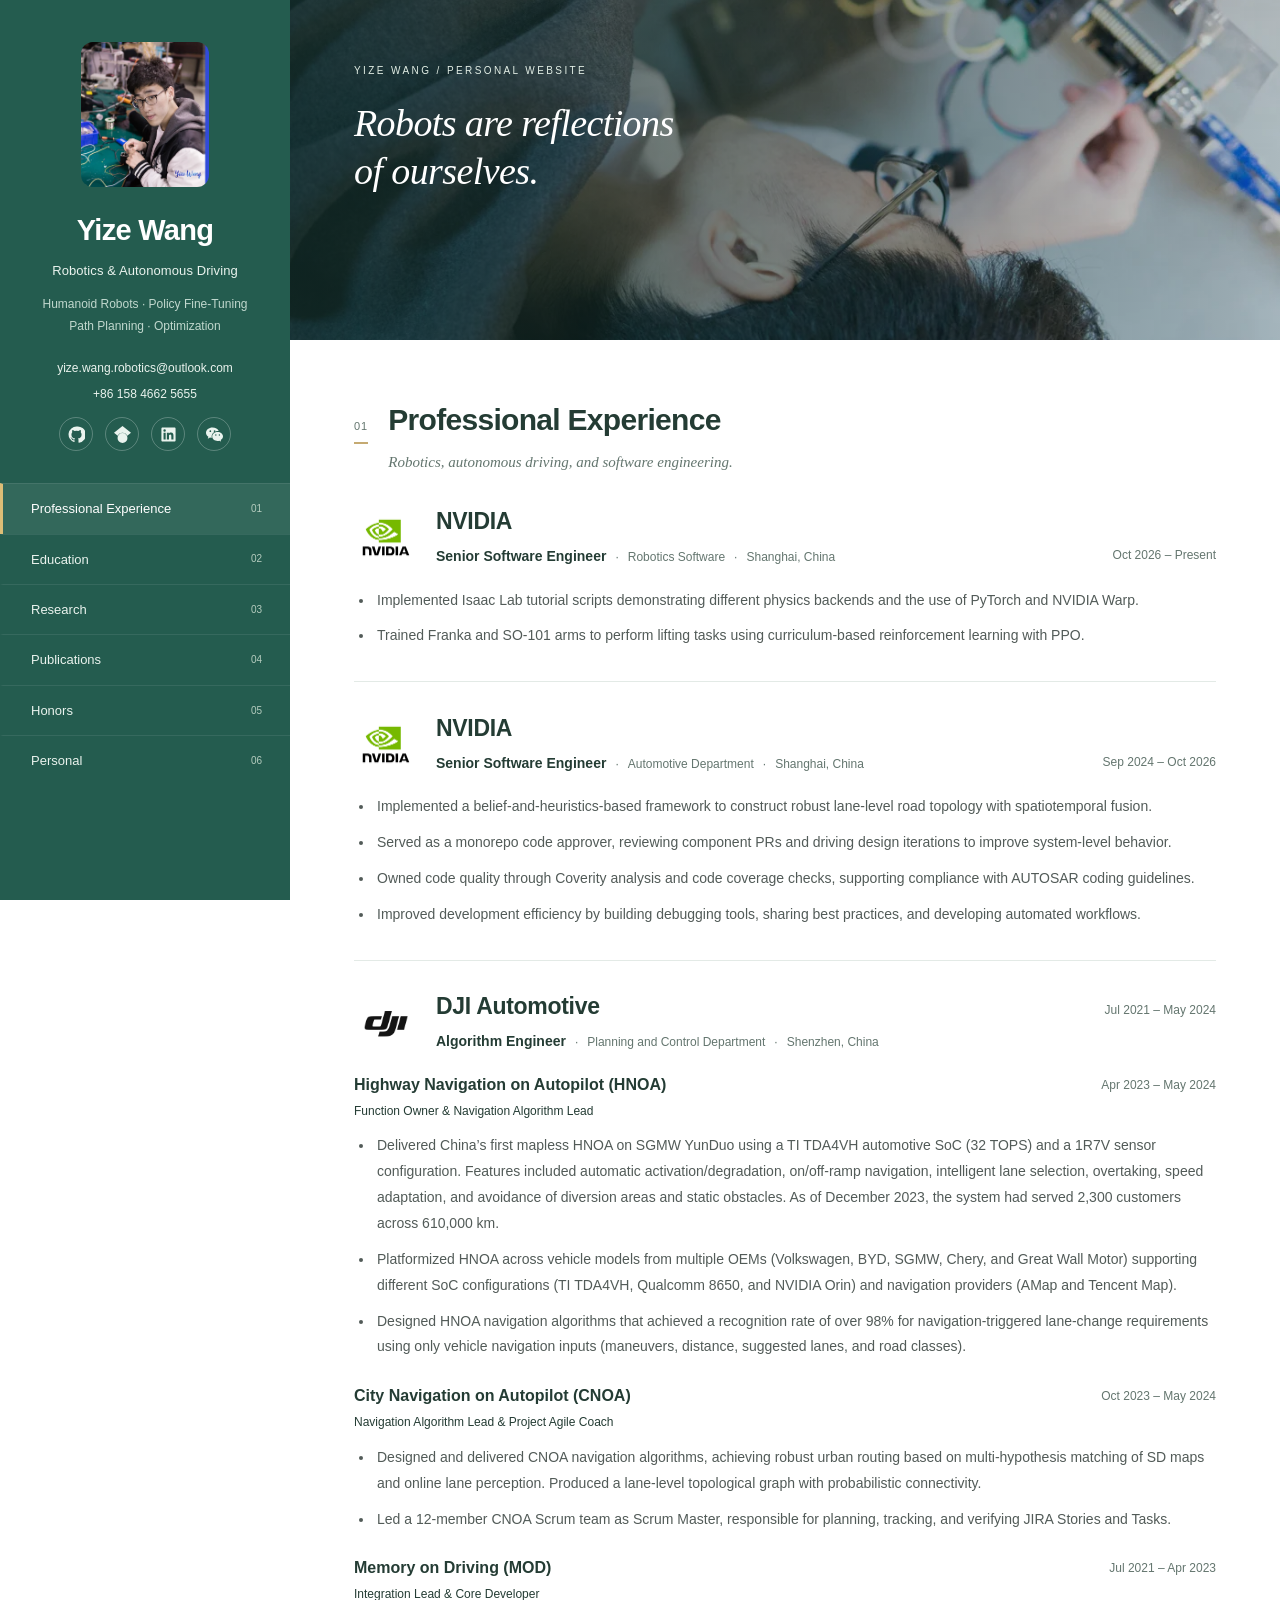
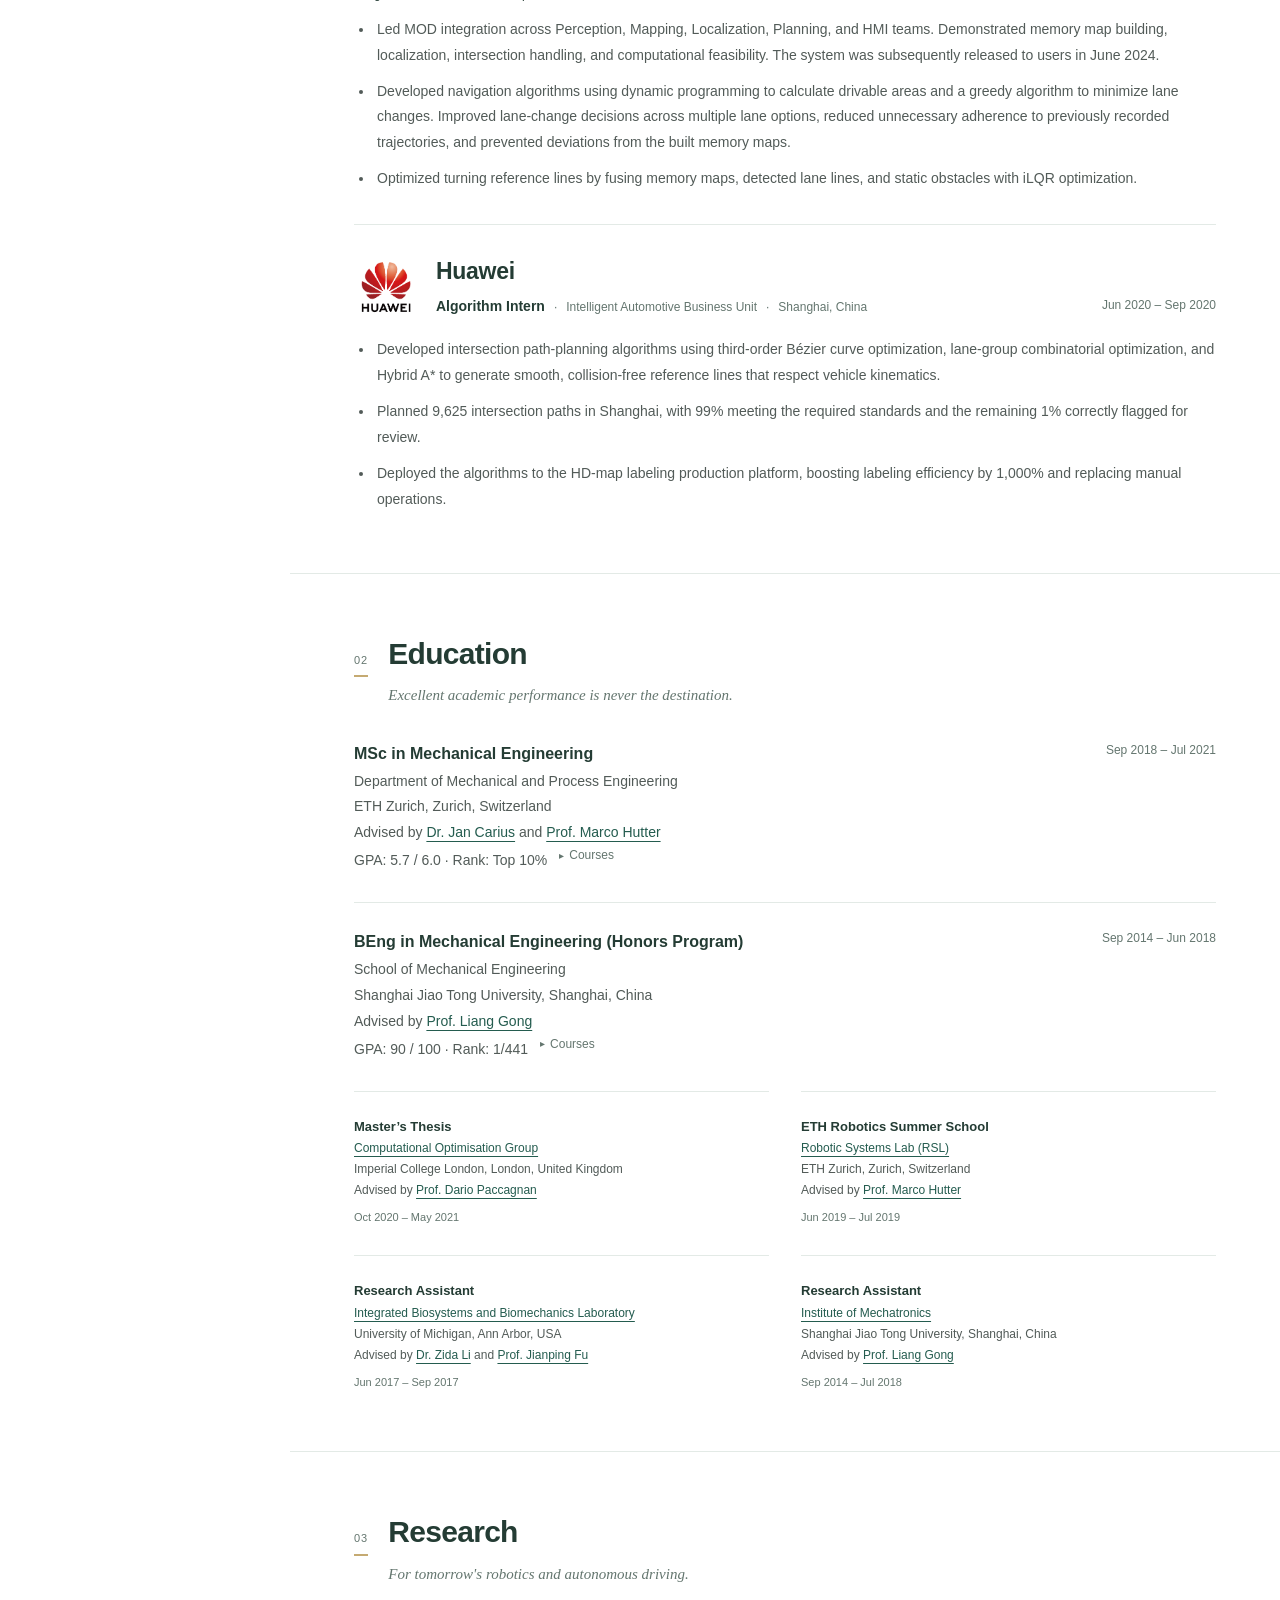
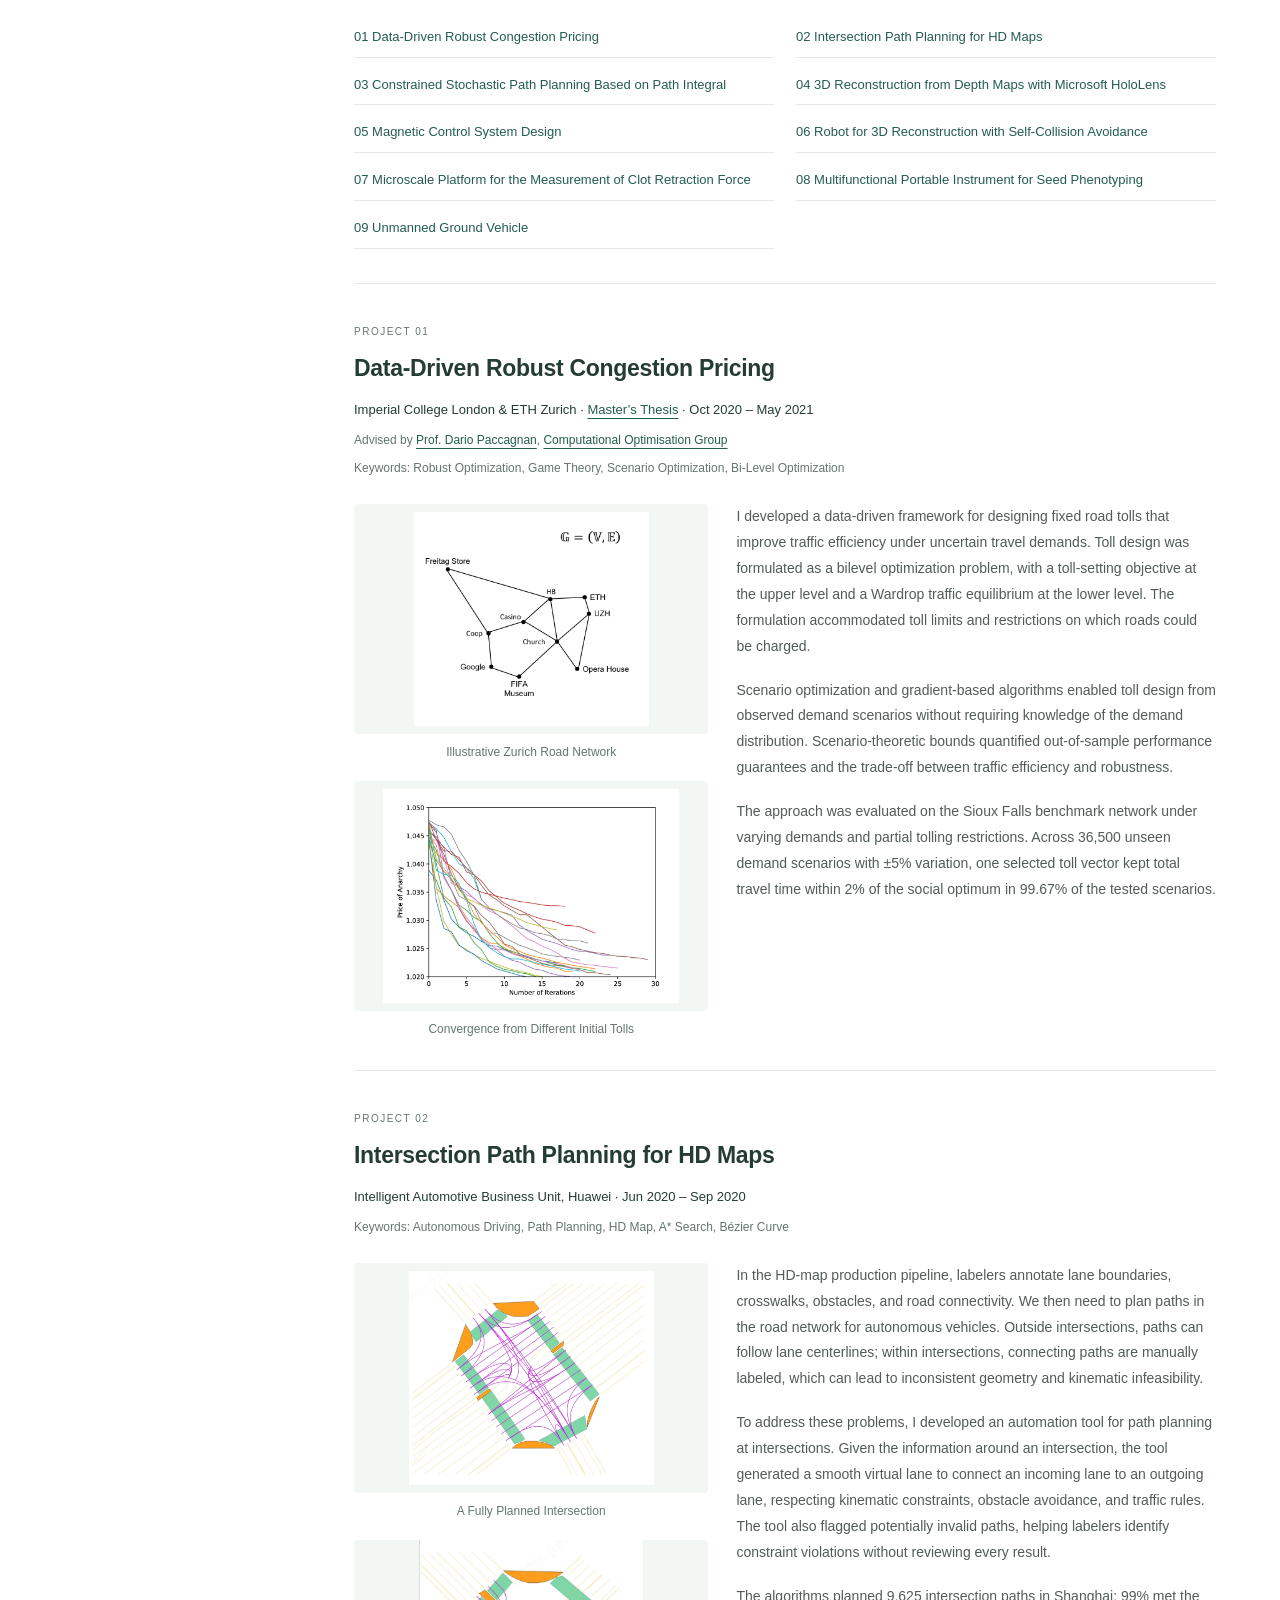
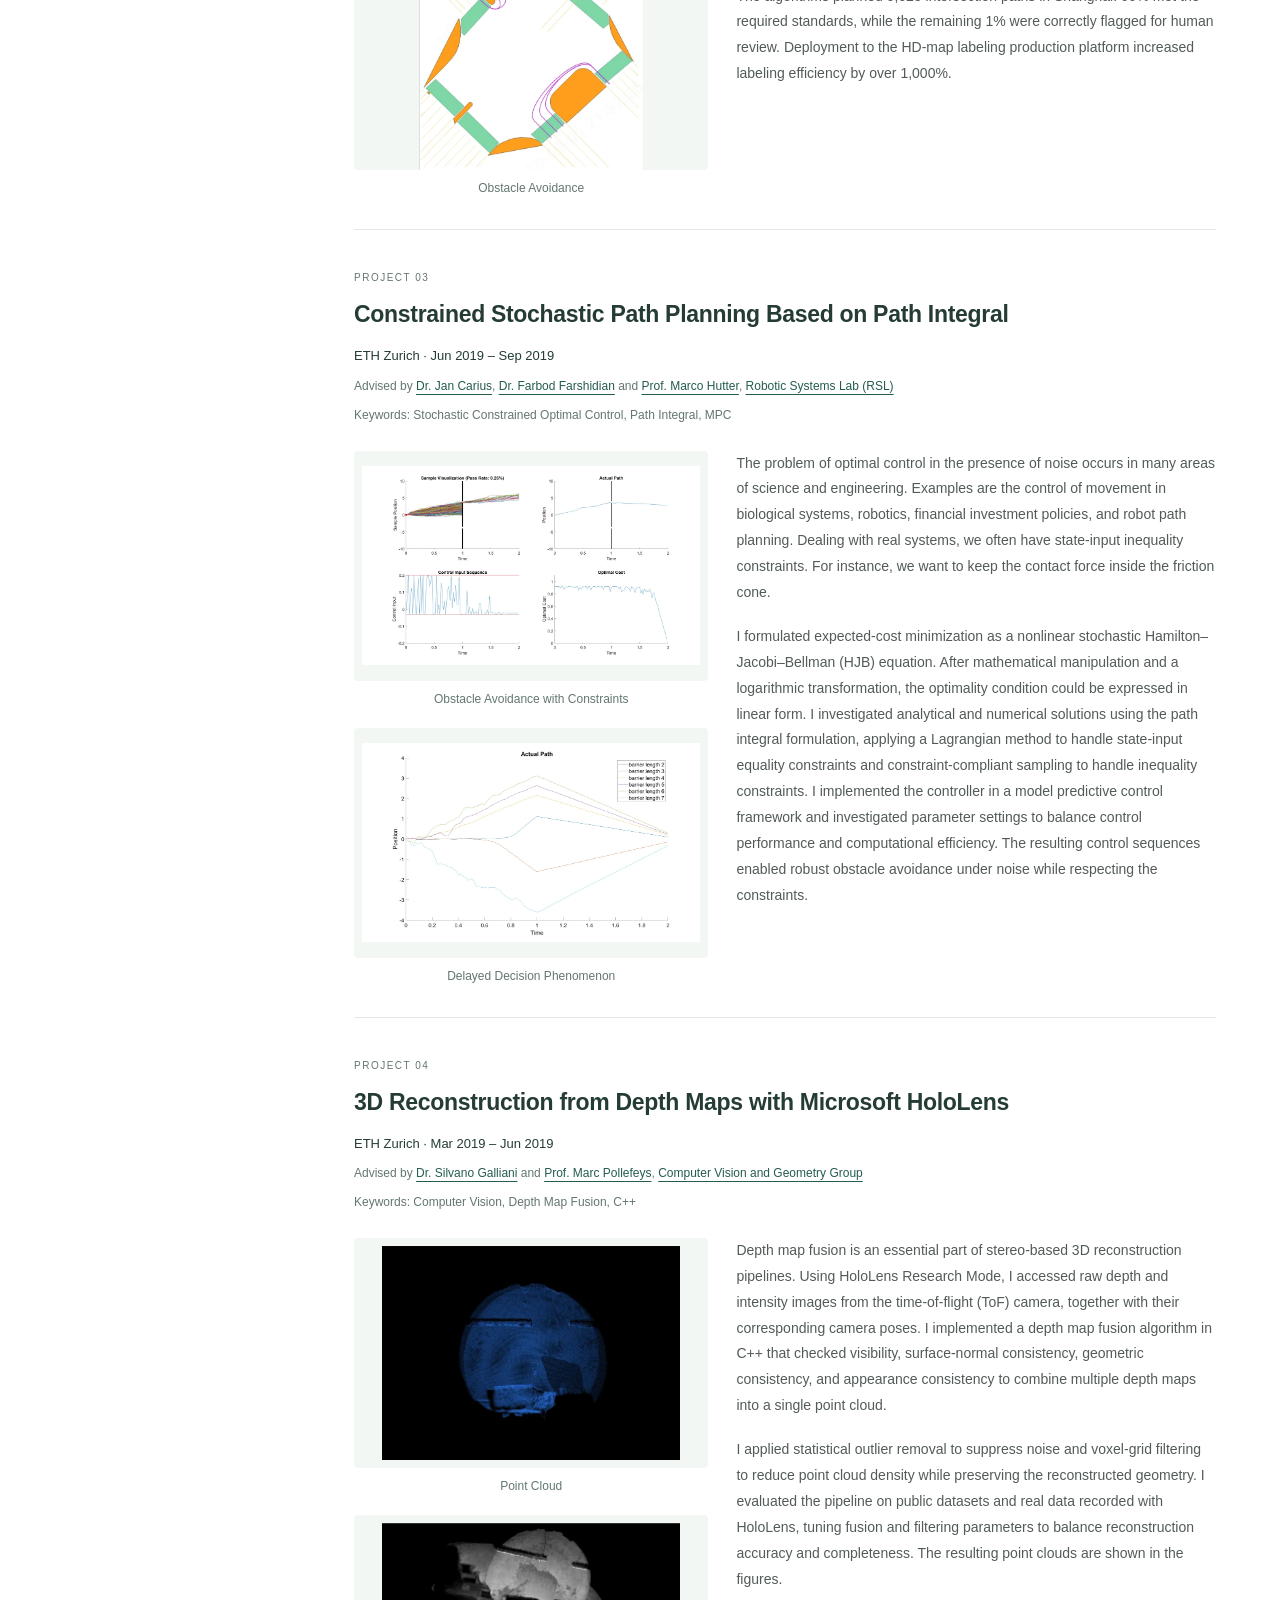
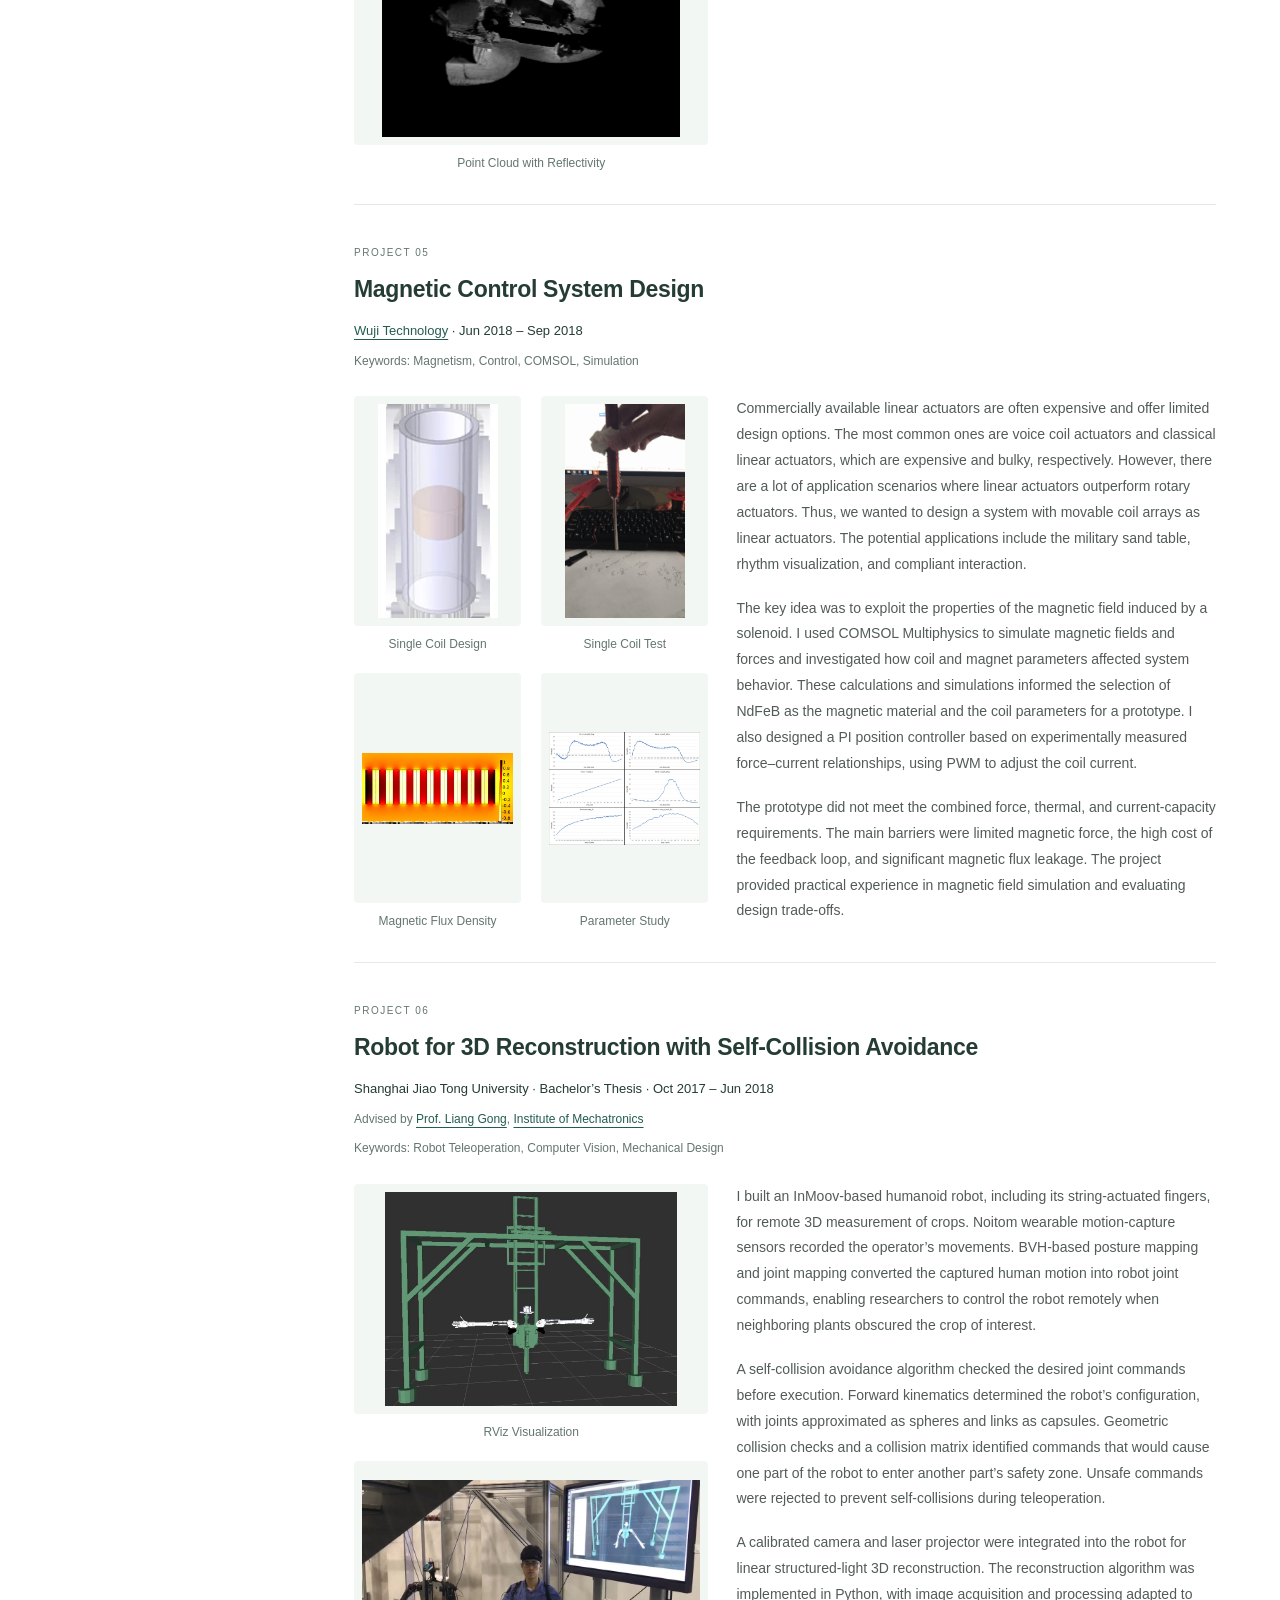
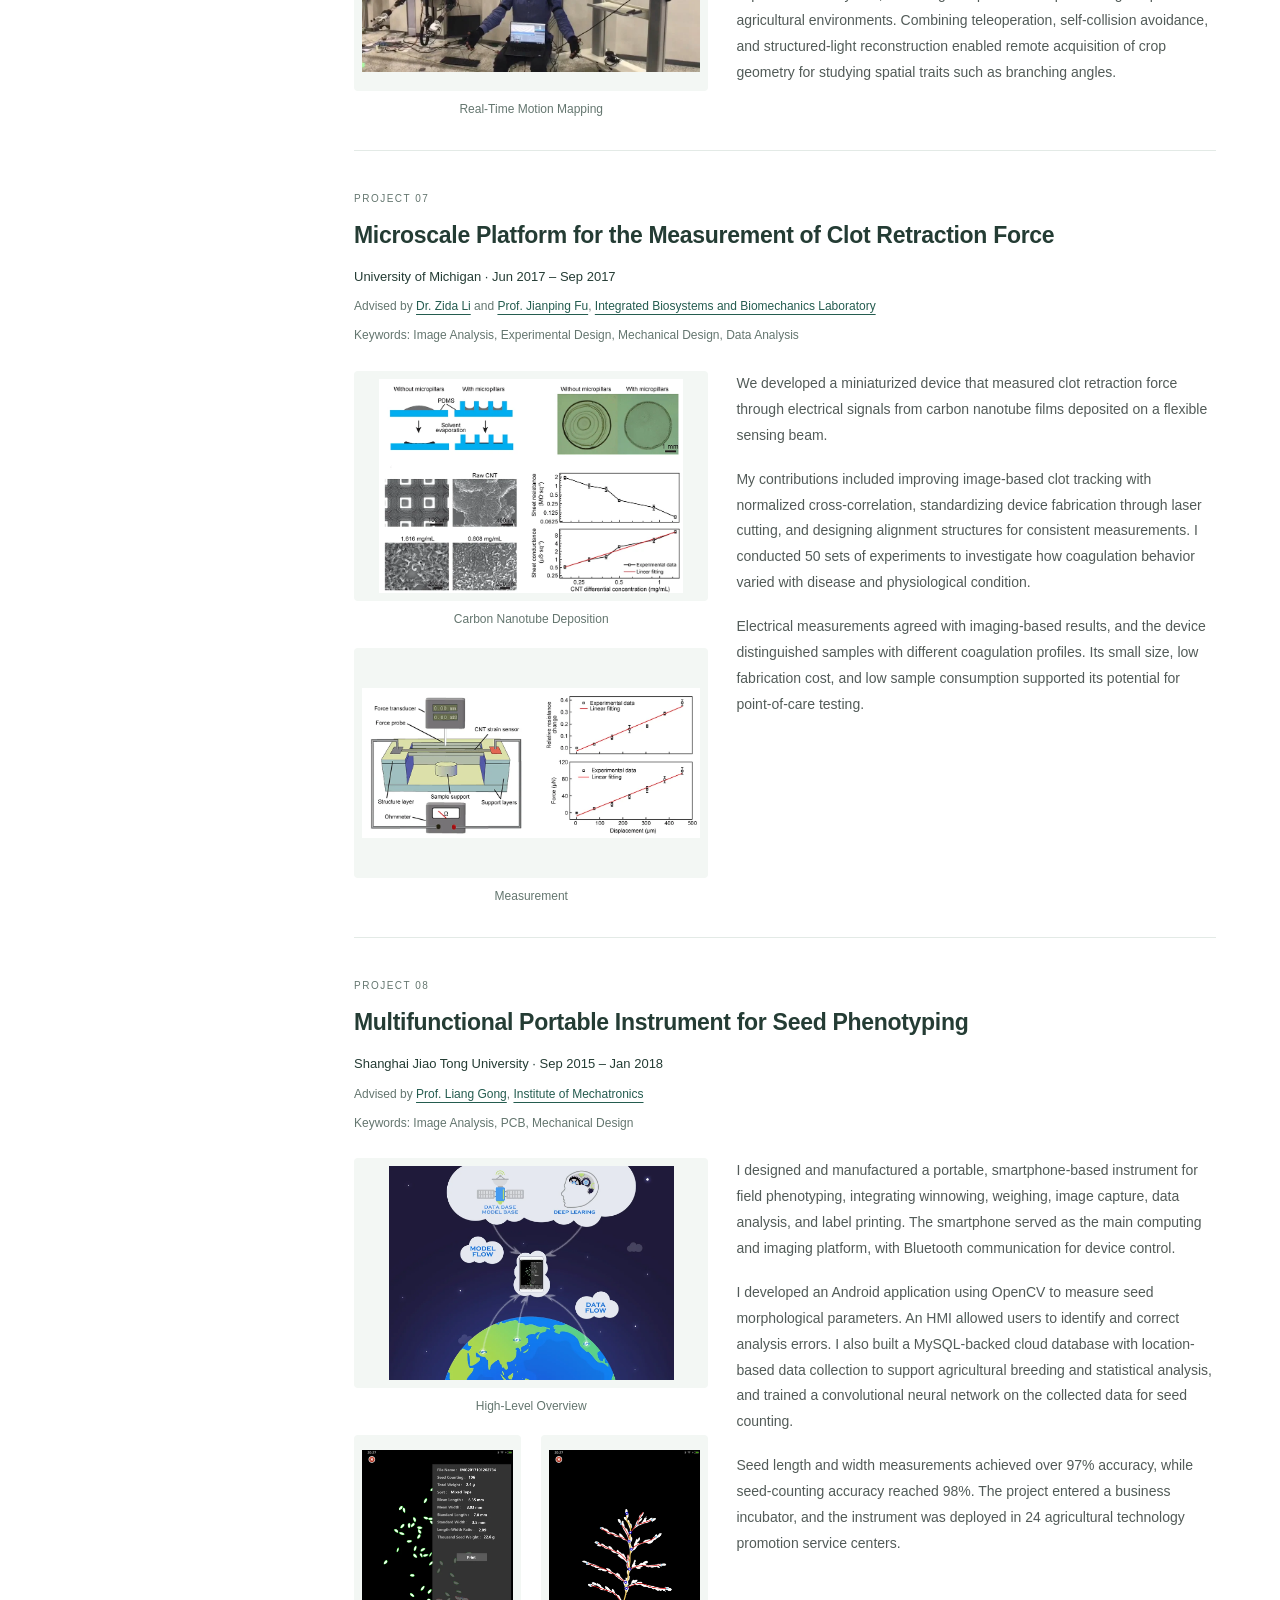
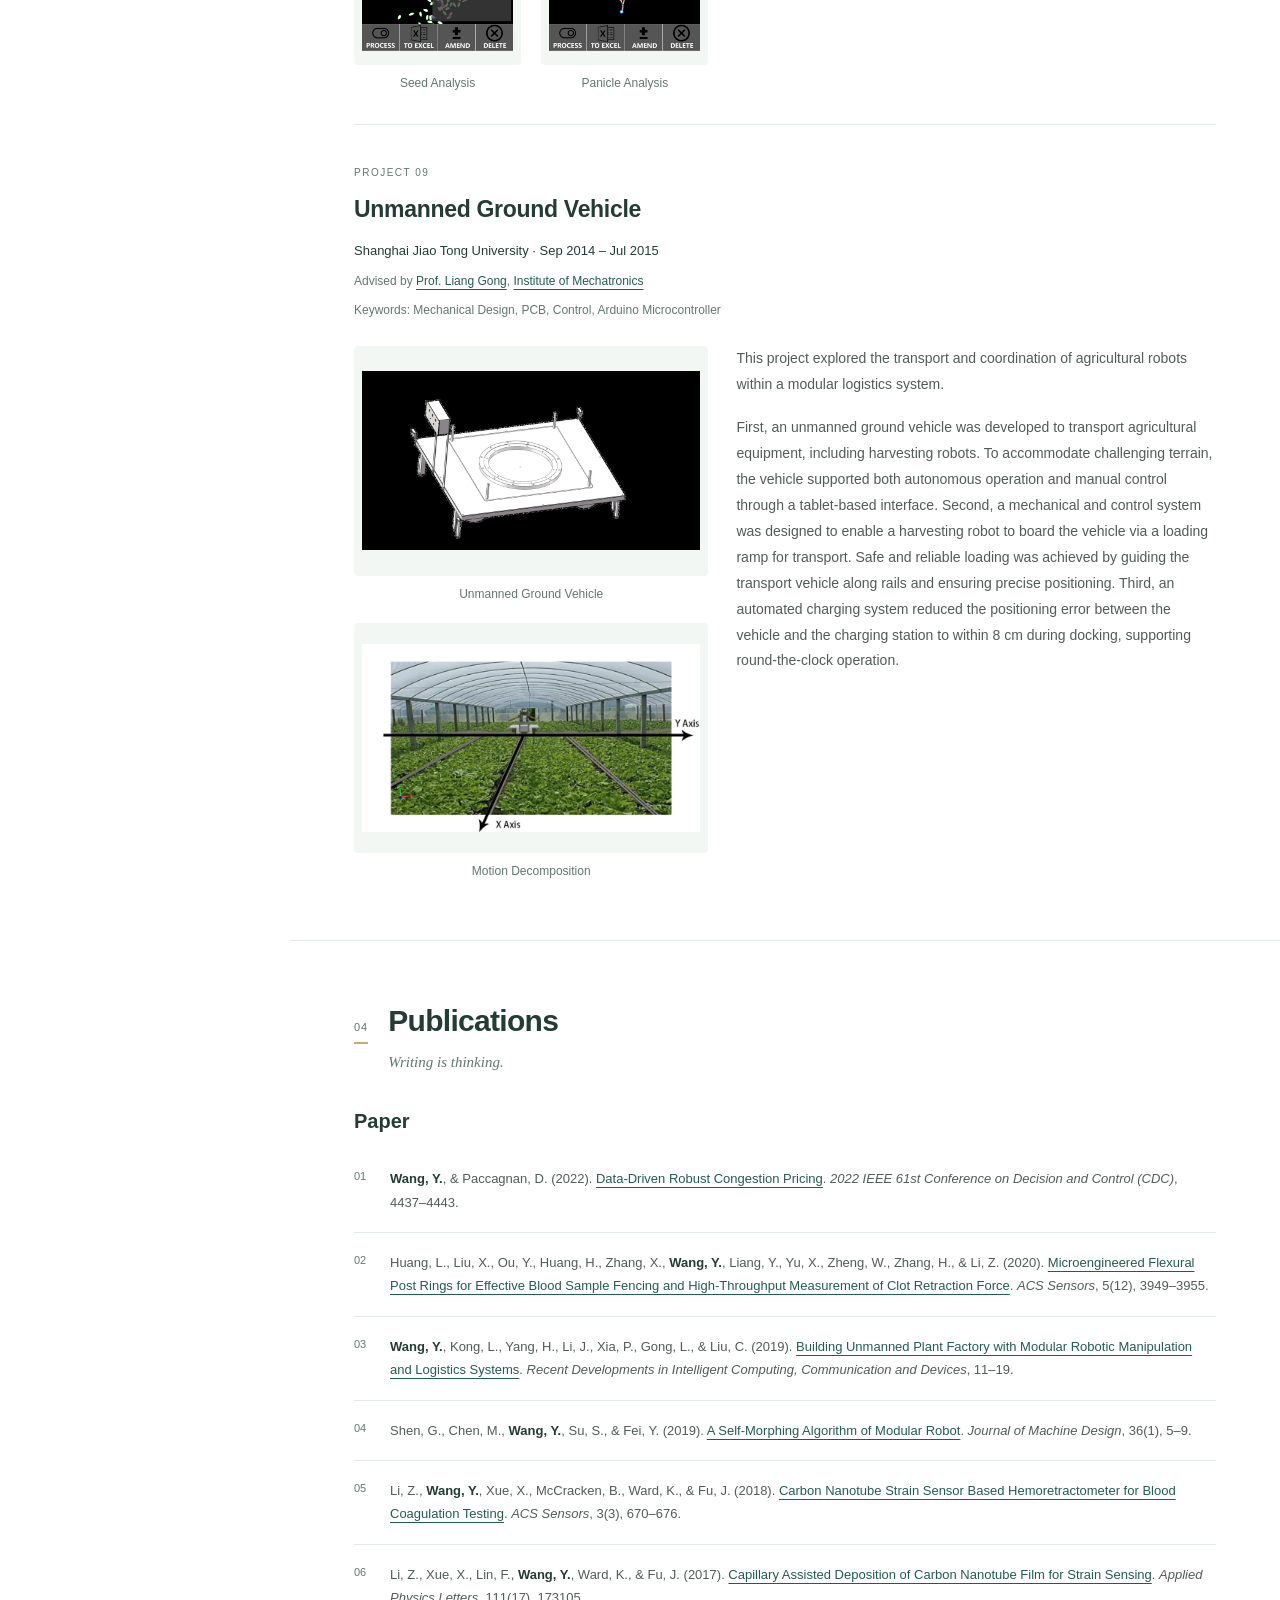
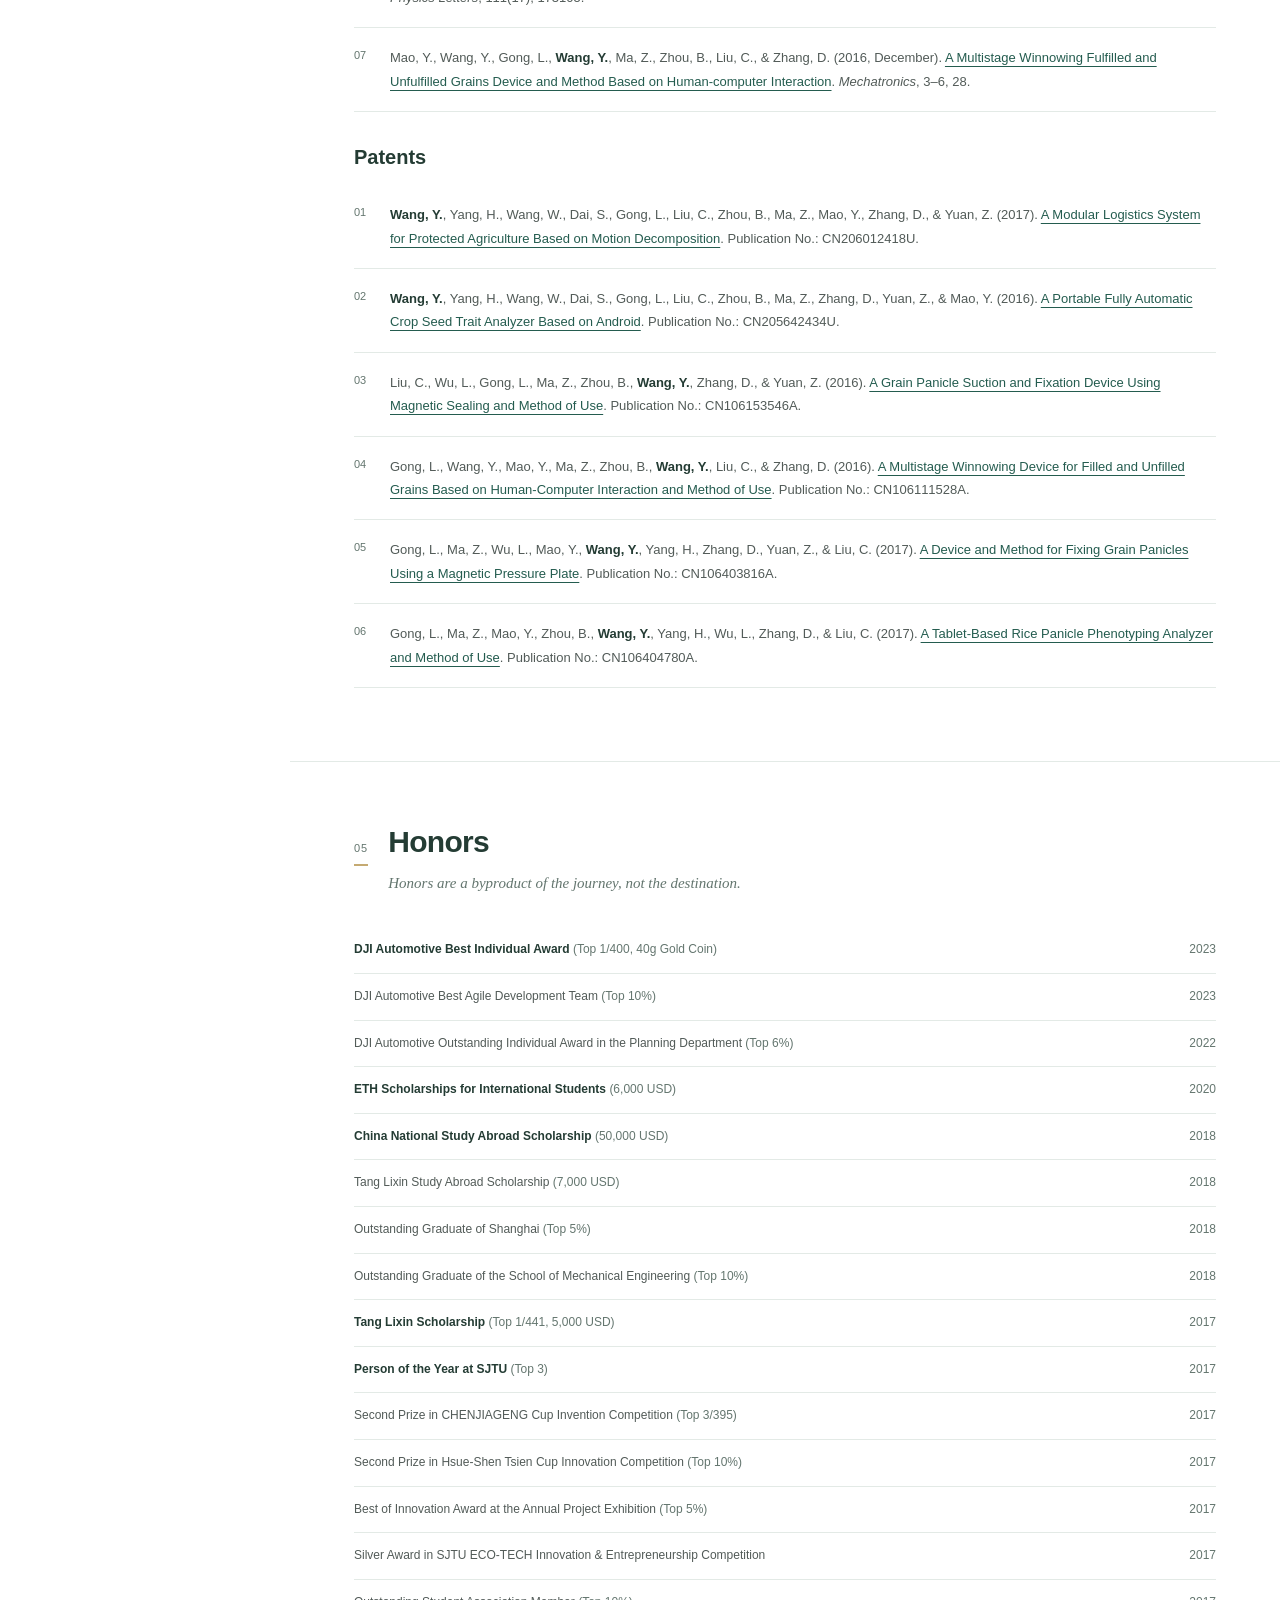
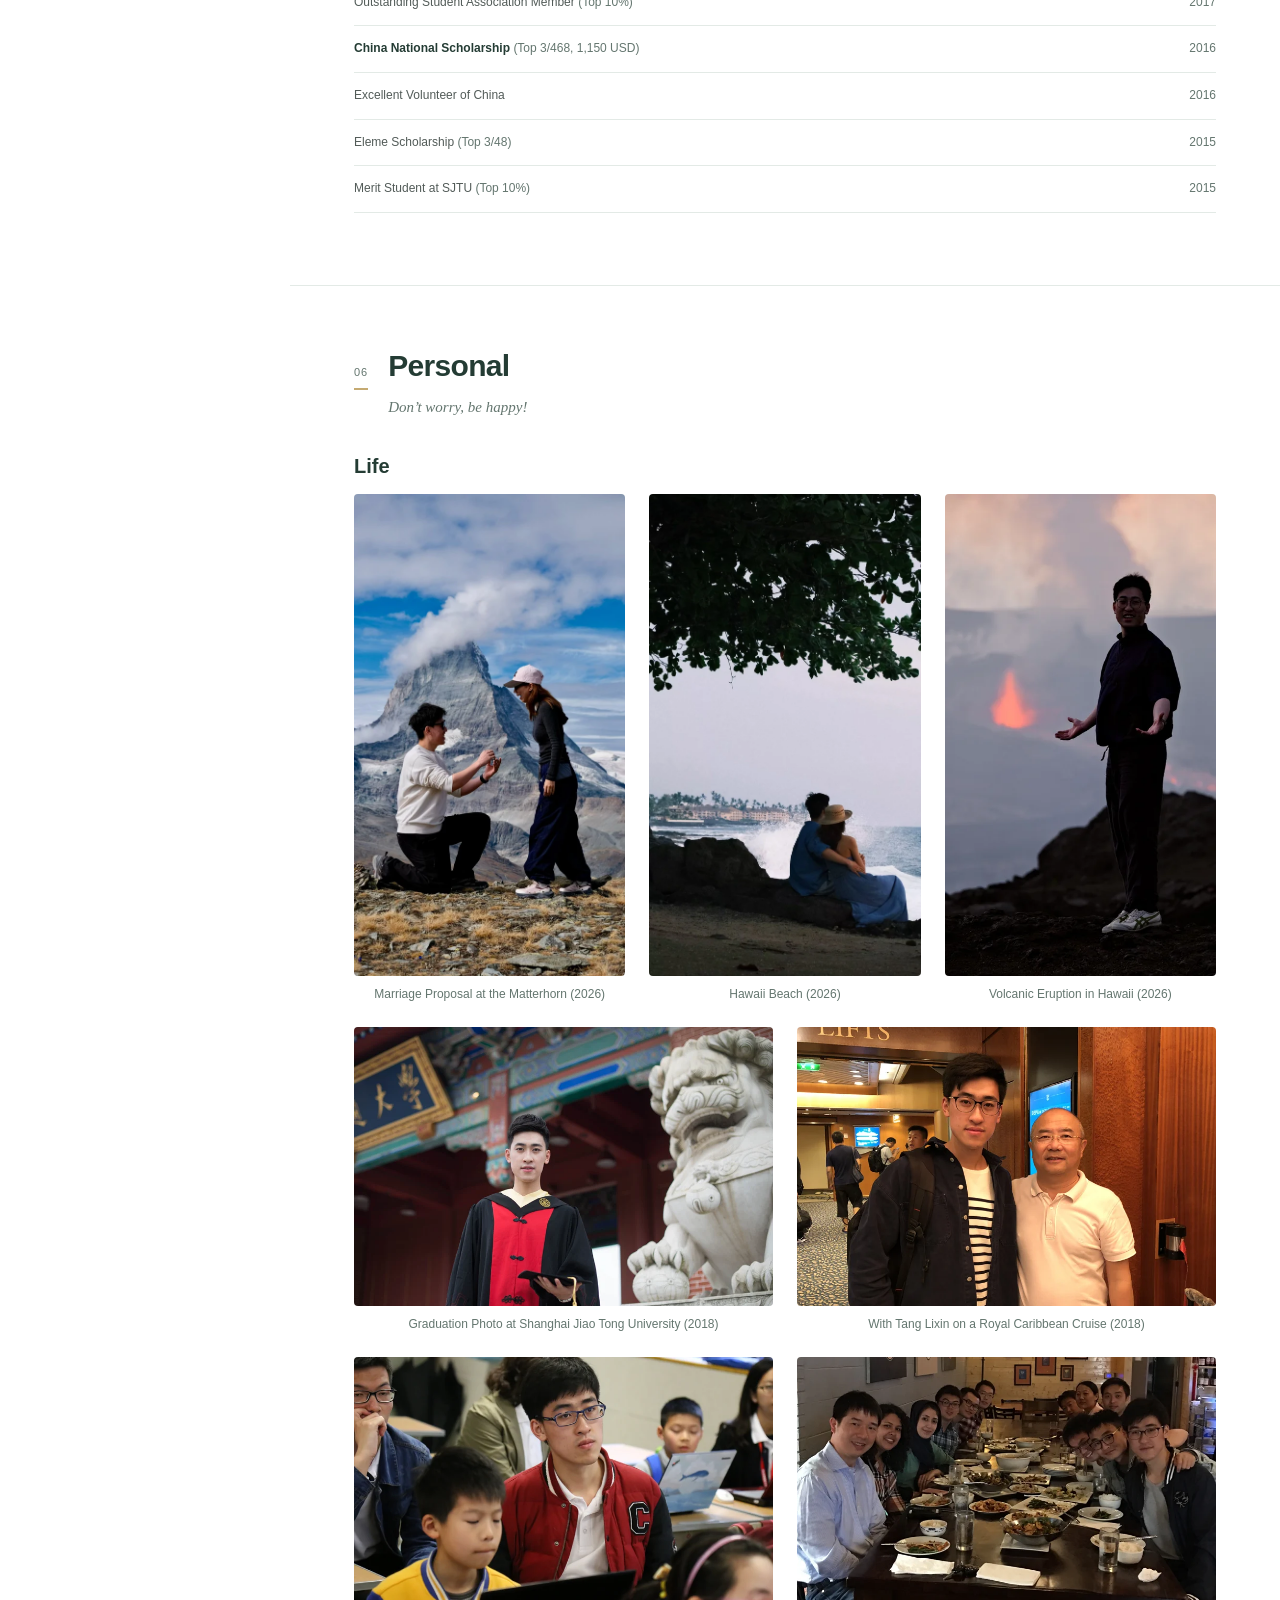
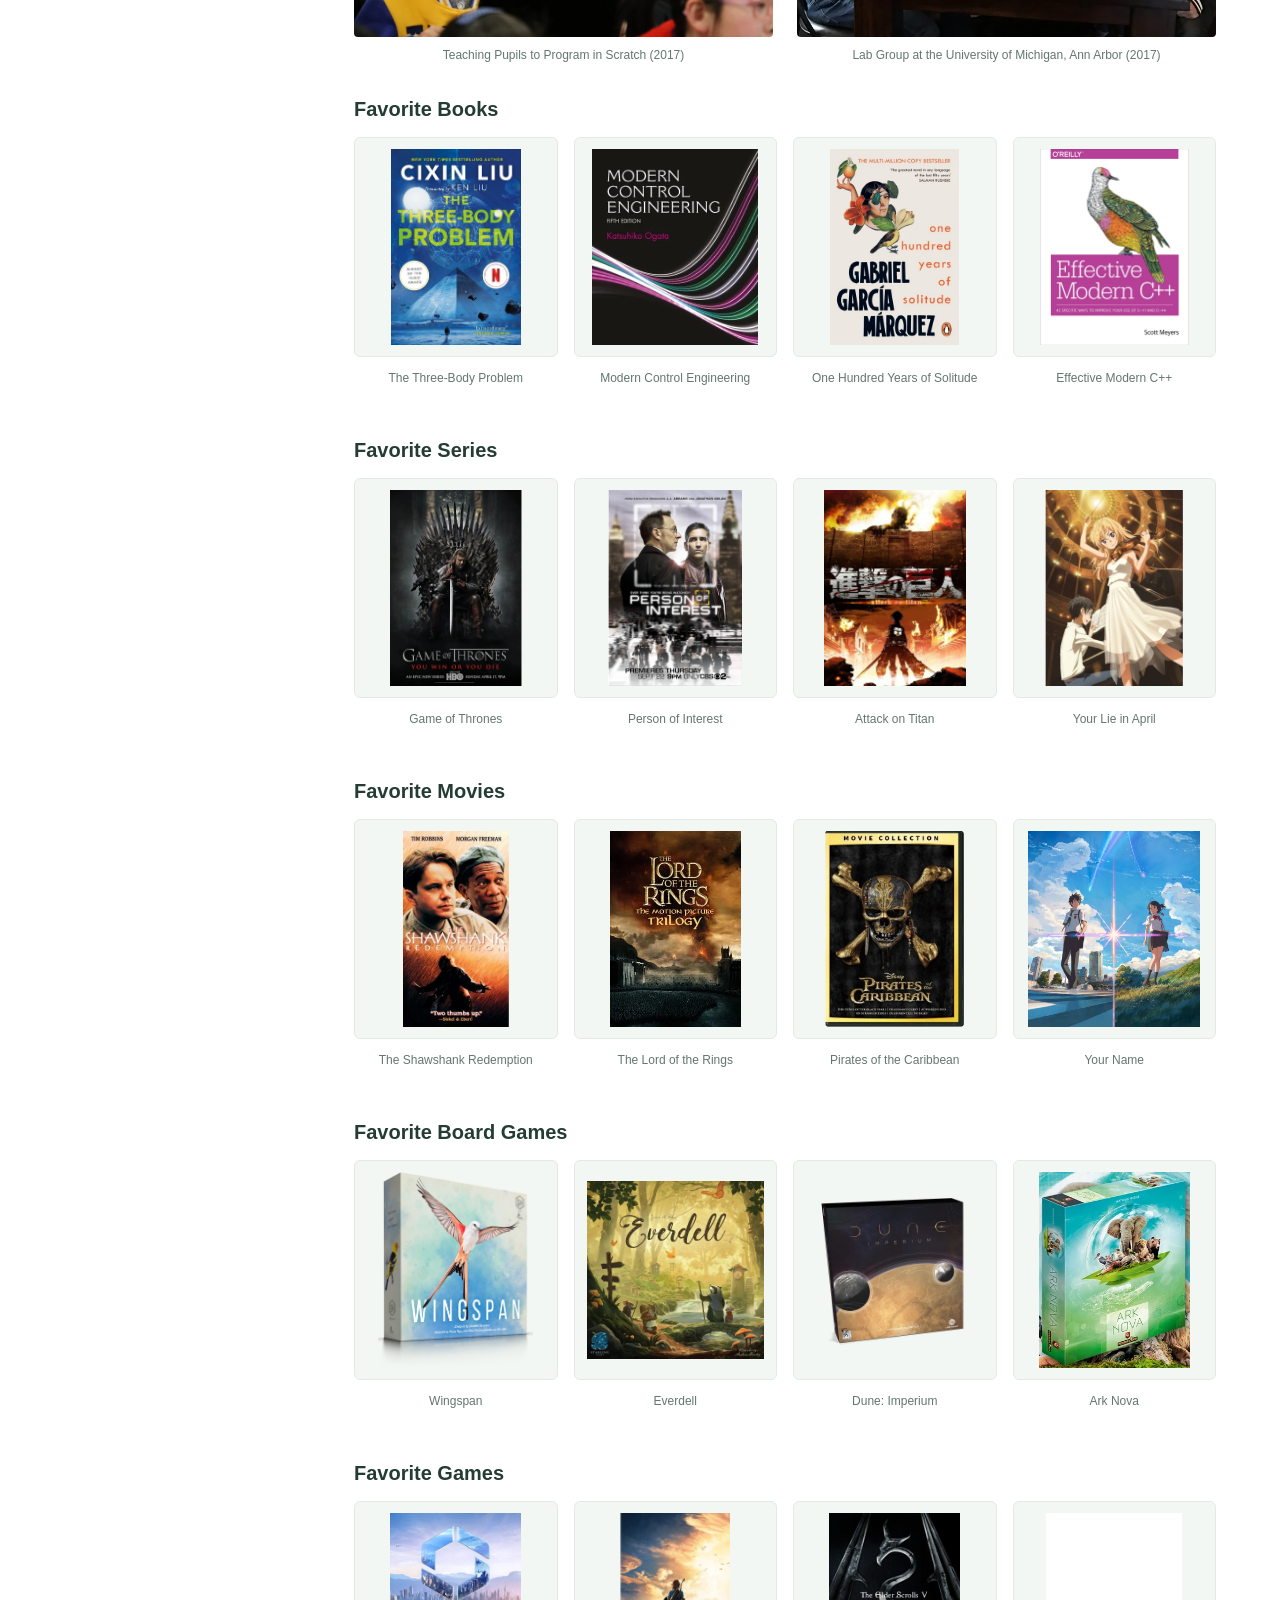
==== commit 3b45eb87: "List Dr. Zida Li before Prof. Jianping Fu in both experiences" ====
--- a/index.html
+++ b/index.html
@@ -16,8 +16,8 @@
 </nav></aside><main id="main">
 <div class="hero"><img src="images/previews/1331584245.webp" width="1100" height="733" alt="Yize Wang working on a mechatronics project" fetchpriority="high"><div class="hero-content"><p class="eyebrow">YIZE WANG / PERSONAL WEBSITE</p><p class="hero-title">Robots are reflections<br>of ourselves.</p></div></div>
 <section id="career" aria-labelledby="career-title"><div class="container"><header class="section-heading"><span class="section-number">01</span><div><h2 id="career-title">Professional Experience</h2><p>Robotics, autonomous driving, and software engineering.</p></div></header><div class="career-list"><article class="career-entry"><div class="career-entry-heading"><div class="career-logo"><img src="images/previews/company-nvidia.webp" alt="NVIDIA logo" width="256" height="214" decoding="async" loading="lazy"></div><div class="career-identity"><h3>NVIDIA</h3><header class="career-heading"><p class="career-meta"><span class="career-role">Senior Software Engineer</span><span class="career-department">Robotics Software</span><span class="career-location">Shanghai, China</span></p><p class="date">Oct 2026 – Present</p></header></div></div><div class="career-position"><ul class="career-highlights"><li>Implemented Isaac Lab tutorial scripts demonstrating different physics backends and the use of PyTorch and NVIDIA Warp.</li><li>Trained Franka and SO-101 arms to perform lifting tasks using curriculum-based reinforcement learning with PPO.</li></ul></div></article><article class="career-entry"><div class="career-entry-heading"><div class="career-logo"><img src="images/previews/company-nvidia.webp" alt="NVIDIA logo" width="256" height="214" decoding="async" loading="lazy"></div><div class="career-identity"><h3>NVIDIA</h3><header class="career-heading"><p class="career-meta"><span class="career-role">Senior Software Engineer</span><span class="career-department">Automotive Department</span><span class="career-location">Shanghai, China</span></p><p class="date">Sep 2024 – Oct 2026</p></header></div></div><div class="career-position"><ul class="career-highlights"><li>Implemented a belief-and-heuristics-based framework to construct robust lane-level road topology with spatiotemporal fusion.</li><li>Served as a monorepo code approver, reviewing component PRs and driving design iterations to improve system-level behavior.</li><li>Owned code quality through Coverity analysis and code coverage checks, supporting compliance with AUTOSAR coding guidelines.</li><li>Improved development efficiency by building debugging tools, sharing best practices, and developing automated workflows.</li></ul></div></article><article class="career-entry"><div class="career-entry-heading"><div class="career-logo"><img src="images/previews/company-dji.webp" alt="DJI Automotive logo" width="180" height="180" decoding="async" loading="lazy"></div><div class="career-identity"><header class="career-company-heading"><h3>DJI Automotive</h3><p class="date">Jul 2021 – May 2024</p></header><header class="career-heading"><p class="career-meta"><span class="career-role">Algorithm Engineer</span><span class="career-department">Planning and Control Department</span><span class="career-location">Shenzhen, China</span></p></header></div></div><div class="career-position"><div class="career-project"><header><div><h4>Highway Navigation on Autopilot (HNOA)</h4><p class="career-project-role">Function Owner &amp; Navigation Algorithm Lead</p></div><p class="date">Apr 2023 – May 2024</p></header><ul class="career-highlights"><li>Delivered China’s first mapless HNOA on SGMW YunDuo using a TI TDA4VH automotive SoC (32 TOPS) and a 1R7V sensor configuration. Features included automatic activation/degradation, on/off-ramp navigation, intelligent lane selection, overtaking, speed adaptation, and avoidance of diversion areas and static obstacles. As of December 2023, the system had served 2,300 customers across 610,000 km.</li><li>Platformized HNOA across vehicle models from multiple OEMs (Volkswagen, BYD, SGMW, Chery, and Great Wall Motor) supporting different SoC configurations (TI TDA4VH, Qualcomm 8650, and NVIDIA Orin) and navigation providers (AMap and Tencent Map).</li><li>Designed HNOA navigation algorithms that achieved a recognition rate of over 98% for navigation-triggered lane-change requirements using only vehicle navigation inputs (maneuvers, distance, suggested lanes, and road classes).</li></ul></div><div class="career-project"><header><div><h4>City Navigation on Autopilot (CNOA)</h4><p class="career-project-role">Navigation Algorithm Lead &amp; Project Agile Coach</p></div><p class="date">Oct 2023 – May 2024</p></header><ul class="career-highlights"><li>Designed and delivered CNOA navigation algorithms, achieving robust urban routing based on multi-hypothesis matching of SD maps and online lane perception. Produced a lane-level topological graph with probabilistic connectivity.</li><li>Led a 12-member CNOA Scrum team as Scrum Master, responsible for planning, tracking, and verifying JIRA Stories and Tasks.</li></ul></div><div class="career-project"><header><div><h4>Memory on Driving (MOD)</h4><p class="career-project-role">Integration Lead &amp; Core Developer</p></div><p class="date">Jul 2021 – Apr 2023</p></header><ul class="career-highlights"><li>Led MOD integration across Perception, Mapping, Localization, Planning, and HMI teams. Demonstrated memory map building, localization, intersection handling, and computational feasibility. The system was subsequently released to users in June 2024.</li><li>Developed navigation algorithms using dynamic programming to calculate drivable areas and a greedy algorithm to minimize lane changes. Improved lane-change decisions across multiple lane options, reduced unnecessary adherence to previously recorded trajectories, and prevented deviations from the built memory maps.</li><li>Optimized turning reference lines by fusing memory maps, detected lane lines, and static obstacles with iLQR optimization.</li></ul></div></div></article><article class="career-entry"><div class="career-entry-heading"><div class="career-logo"><img src="images/previews/company-huawei.webp" alt="Huawei logo" width="181" height="181" decoding="async" loading="lazy"></div><div class="career-identity"><h3>Huawei</h3><header class="career-heading"><p class="career-meta"><span class="career-role">Algorithm Intern</span><span class="career-department">Intelligent Automotive Business Unit</span><span class="career-location">Shanghai, China</span></p><p class="date">Jun 2020 – Sep 2020</p></header></div></div><div class="career-position"><ul class="career-highlights"><li>Developed intersection path-planning algorithms using third-order Bézier curve optimization, lane-group combinatorial optimization, and Hybrid A* to generate smooth, collision-free reference lines that respect vehicle kinematics.</li><li>Planned 9,625 intersection paths in Shanghai, with 99% meeting the required standards and the remaining 1% correctly flagged for review.</li><li>Deployed the algorithms to the HD-map labeling production platform, boosting labeling efficiency by 1,000% and replacing manual operations.</li></ul></div></article></div></div></section>
-<section id="education" aria-labelledby="education-title"><div class="container"><header class="section-heading"><span class="section-number">02</span><div><h2 id="education-title">Education</h2><p>Excellent academic performance is never the destination.</p></div></header><div class="education-list"><article class="education-entry education-primary"><div class="education-body"><strong>MSc in Mechanical Engineering</strong><br/>Department of Mechanical and Process Engineering<br/>ETH Zurich, Zurich, Switzerland<br/>Advised by <a href="https://jan.carius.io/about/" target="_blank" rel="noopener noreferrer">Dr. Jan Carius</a> and <a href="https://rsl.ethz.ch/the-lab/people/person-detail.hutter.html" target="_blank" rel="noopener noreferrer">Prof. Marco Hutter</a><br/><div class="degree-stats"><span class="degree-score">GPA: 5.7 / 6.0 · Rank: Top 10%</span><details class="courses"><summary aria-label="Graduate Courses" title="Graduate Courses">Courses</summary><div class="table-scroll"><table><caption>Graduate Courses and Grades</caption><thead><tr><th scope="col">Course</th><th scope="col">Grade</th></tr></thead><tbody><tr><td><span class="course-code">151-0851-00</span> Robot Dynamics</td><td>5.5 / 6.0</td></tr><tr><td><span class="course-code">151-0604-00</span> Microrobotics</td><td>5.5 / 6.0</td></tr><tr><td><span class="course-code">151-0563-01</span> Dynamic Programming and Optimal Control</td><td>5.5 / 6.0</td></tr><tr><td><span class="course-code">151-0854-00</span> Autonomous Mobile Robots</td><td>6.0 / 6.0</td></tr><tr><td><span class="course-code">151-0660-00</span> Model Predictive Control</td><td>6.0 / 6.0</td></tr><tr><td><span class="course-code">151-0566-00</span> Recursive Estimation</td><td>5.3 / 6.0</td></tr><tr><td><span class="course-code">252-0579-00</span> 3D Vision</td><td>5.5 / 6.0</td></tr><tr><td><span class="course-code">227-0216-00</span> Control Systems II</td><td>5.3 / 6.0</td></tr><tr><td><span class="course-code">227-0225-00</span> Linear System Theory</td><td>6.0 / 6.0</td></tr><tr><td><span class="course-code">263-5210-00</span> Probabilistic Artificial Intelligence</td><td>5.5 / 6.0</td></tr></tbody></table></div></details></div></div><p class="date">Sep 2018 – Jul 2021</p></article><article class="education-entry education-primary"><div class="education-body"><strong>BEng in Mechanical Engineering (Honors Program)</strong><br/>School of Mechanical Engineering<br/>Shanghai Jiao Tong University, Shanghai, China<br/>Advised by <a href="https://me.sjtu.edu.cn/en/FullTimeTeacher/gongliang.html" target="_blank" rel="noopener noreferrer">Prof. Liang Gong</a><br/><div class="degree-stats"><span class="degree-score">GPA: 90 / 100 · Rank: 1/441</span><details class="courses"><summary aria-label="Undergraduate Core Courses" title="Undergraduate Core Courses">Courses</summary><div class="table-scroll"><table><caption>Undergraduate Core Courses and Grades</caption><thead><tr><th scope="col">Course</th><th scope="col">Grade</th></tr></thead><tbody><tr><td><span class="course-code">ME429</span> Design and Practice of Mechatronic Systems</td><td>90 / 100</td></tr><tr><td><span class="course-code">EE205</span> Electrical and Electronic Technology</td><td>99 / 100</td></tr><tr><td><span class="course-code">ME113</span> Programming: Principles and Practice Using C++</td><td>93 / 100</td></tr><tr><td><span class="course-code">ME208</span> Design and Manufacture</td><td>90 / 100</td></tr><tr><td><span class="course-code">ME369</span> Modeling Analysis and System Control</td><td>85 / 100</td></tr><tr><td><span class="course-code">ME399</span> Measurement Principles and Technologies</td><td>97 / 100</td></tr><tr><td><span class="course-code">ME345</span> Engineering Material</td><td>95 / 100</td></tr><tr><td><span class="course-code">ES004</span> Electronic System Design Based on Android System</td><td>98 / 100</td></tr><tr><td><span class="course-code">CS902</span> Thinking and Approach of Programming</td><td>94 / 100</td></tr><tr><td><span class="course-code">EM003</span> Engineering Fluid Mechanics</td><td>91 / 100</td></tr><tr><td><span class="course-code">BE203</span> Engineering Thermodynamics</td><td>92 / 100</td></tr><tr><td><span class="course-code">MA097</span> Mathematical Methods in Physics</td><td>88 / 100</td></tr><tr><td><span class="course-code">MA118</span> Mathematical Analysis</td><td>91 / 100</td></tr><tr><td><span class="course-code">EM001</span> Theoretical Mechanics</td><td>89 / 100</td></tr><tr><td><span class="course-code">MA119</span> Probability and Statistics</td><td>91 / 100</td></tr></tbody></table></div></details></div></div><p class="date">Sep 2014 – Jun 2018</p></article><article class="education-entry education-secondary"><div class="education-body"><strong>Master’s Thesis</strong><br/><a href="https://optimisation.doc.ic.ac.uk/" target="_blank" rel="noopener noreferrer">Computational Optimisation Group</a><br/>Imperial College London, London, United Kingdom<br/>Advised by <a href="https://www.doc.ic.ac.uk/~dp414/" target="_blank" rel="noopener noreferrer">Prof. Dario Paccagnan</a></div><p class="date">Oct 2020 – May 2021</p></article><article class="education-entry education-secondary"><div class="education-body"><strong>ETH Robotics Summer School</strong><br/><a href="https://rsl.ethz.ch/" target="_blank" rel="noopener noreferrer">Robotic Systems Lab (RSL)</a><br/>ETH Zurich, Zurich, Switzerland<br/>Advised by <a href="https://rsl.ethz.ch/the-lab/people/person-detail.hutter.html" target="_blank" rel="noopener noreferrer">Prof. Marco Hutter</a></div><p class="date">Jun 2019 – Jul 2019</p></article><article class="education-entry education-secondary"><div class="education-body"><strong>Research Assistant</strong><br/><a href="https://me-web.engin.umich.edu/ibbl/" target="_blank" rel="noopener noreferrer">Integrated Biosystems and Biomechanics Laboratory</a><br/>University of Michigan, Ann Arbor, USA<br/>Advised by <a href="https://me.engin.umich.edu/people/faculty/jianping-fu" target="_blank" rel="noopener noreferrer">Prof. Jianping Fu</a> and <a href="https://med.szu.edu.cn/en/faculty/engineering/content_10211" target="_blank" rel="noopener noreferrer">Prof. Zida Li</a></div><p class="date">Jun 2017 – Sep 2017</p></article><article class="education-entry education-secondary"><div class="education-body"><strong>Research Assistant</strong><br/><a href="https://me.sjtu.edu.cn/upload2/file/20180927/Institute%20of%20Mechatronics%20%26%20Logistics%20Equipment.pdf" target="_blank" rel="noopener noreferrer">Institute of Mechatronics</a><br/>Shanghai Jiao Tong University, Shanghai, China<br/>Advised by <a href="https://me.sjtu.edu.cn/en/FullTimeTeacher/gongliang.html" target="_blank" rel="noopener noreferrer">Prof. Liang Gong</a></div><p class="date">Sep 2014 – Jul 2018</p></article></div></div></section>
-<section id="research" aria-labelledby="research-title"><div class="container"><header class="section-heading"><span class="section-number">03</span><div><h2 id="research-title">Research</h2><p>For tomorrow&#39;s robotics and autonomous driving.</p></div></header><div class="project-index"><a href="#congestion-pricing">01 Data-Driven Robust Congestion Pricing</a><a href="#project-1">02 Intersection Path Planning for HD Maps</a><a href="#project-2">03 Constrained Stochastic Path Planning Based on Path Integral</a><a href="#project-3">04 3D Reconstruction from Depth Maps with Microsoft HoloLens</a><a href="#project-4">05 Magnetic Control System Design</a><a href="#project-5">06 Robot for 3D Reconstruction with Self-Collision Avoidance</a><a href="#project-6">07 Microscale Platform for the Measurement of Clot Retraction Force</a><a href="#project-7">08 Multifunctional Portable Instrument for Seed Phenotyping</a><a href="#project-8">09 Unmanned Ground Vehicle</a></div><article class="project" id="congestion-pricing"><header><span class="project-number">PROJECT 01</span><h3>Data-Driven Robust Congestion Pricing</h3><p class="project-meta"><span class="project-meta-row">Imperial College London &amp; ETH Zurich · <a href="https://www.research-collection.ethz.ch/entities/publication/f4e3fa8f-d216-4f61-a9af-45d997415aec" target="_blank" rel="noopener noreferrer">Master’s Thesis</a> · Oct 2020 – May 2021</span><span class="project-meta-row">Advised by <a href="https://www.doc.ic.ac.uk/~dp414/" target="_blank" rel="noopener noreferrer">Prof. Dario Paccagnan</a>, <a href="https://optimisation.doc.ic.ac.uk/" target="_blank" rel="noopener noreferrer">Computational Optimisation Group</a></span><span class="project-meta-row project-meta-keywords">Keywords: Robust Optimization, Game Theory, Scenario Optimization, Bi-Level Optimization</span></p></header><div class="project-grid"><div class="project-media"><figure><a href="images/originals/congestion-zurich-network.png" data-media aria-label="Illustrative Zurich Road Network"><img src="images/previews/congestion-zurich-network.webp" alt="Illustrative Zurich Road Network" width="754" height="686" decoding="async" loading="lazy"></a><figcaption>Illustrative Zurich Road Network</figcaption></figure><figure><a href="images/originals/congestion-multistart-convergence.png" data-media aria-label="Convergence from Different Initial Tolls"><img src="images/previews/congestion-multistart-convergence.webp" alt="Convergence from Different Initial Tolls" width="1036" height="748" decoding="async" loading="lazy"></a><figcaption>Convergence from Different Initial Tolls</figcaption></figure></div><div class="project-copy"><p>I developed a data-driven framework for designing fixed road tolls that improve traffic efficiency under uncertain travel demands. Toll design was formulated as a bilevel optimization problem, with a toll-setting objective at the upper level and a Wardrop traffic equilibrium at the lower level. The formulation accommodated toll limits and restrictions on which roads could be charged.</p><p>Scenario optimization and gradient-based algorithms enabled toll design from observed demand scenarios without requiring knowledge of the demand distribution. Scenario-theoretic bounds quantified out-of-sample performance guarantees and the trade-off between traffic efficiency and robustness.</p><p>The approach was evaluated on the Sioux Falls benchmark network under varying demands and partial tolling restrictions. Across 36,500 unseen demand scenarios with ±5% variation, one selected toll vector kept total travel time within 2% of the social optimum in 99.67% of the tested scenarios.</p></div></div></article><article class="project" id="project-1"><header><span class="project-number">PROJECT 02</span><h3>Intersection Path Planning for HD Maps</h3><p class="project-meta"><span class="project-meta-row">Intelligent Automotive Business Unit, Huawei · Jun 2020 – Sep 2020</span><span class="project-meta-row project-meta-keywords">Keywords: Autonomous Driving, Path Planning, HD Map, A* Search, Bézier Curve</span></p></header><div class="project-grid"><div class="project-media"><figure><a href="images/originals/a-fully-planned-intersection_orig.png" data-media aria-label="A Fully Planned Intersection"><img src="images/previews/a-fully-planned-intersection_orig.webp" alt="A Fully Planned Intersection" width="915" height="800" decoding="async" loading="lazy"></a><figcaption>A Fully Planned Intersection</figcaption></figure><figure><a href="images/originals/8-obstacle-avoidance_orig.png" data-media aria-label="Obstacle Avoidance"><span class="media-crop" style="--crop-ratio:658/677;--crop-image-width:139.057751%;--crop-left:-19.604863%;--crop-top:-9.158050%"><img src="images/previews/8-obstacle-avoidance_orig.webp" alt="Obstacle Avoidance" width="915" height="800" decoding="async" loading="lazy"></span></a><figcaption>Obstacle Avoidance</figcaption></figure></div><div class="project-copy"><p>In the HD-map production pipeline, labelers annotate lane boundaries, crosswalks, obstacles, and road connectivity. We then need to plan paths in the road network for autonomous vehicles. Outside intersections, paths can follow lane centerlines; within intersections, connecting paths are manually labeled, which can lead to inconsistent geometry and kinematic infeasibility.</p><p>To address these problems, I developed an automation tool for path planning at intersections. Given the information around an intersection, the tool generated a smooth virtual lane to connect an incoming lane to an outgoing lane, respecting kinematic constraints, obstacle avoidance, and traffic rules. The tool also flagged potentially invalid paths, helping labelers identify constraint violations without reviewing every result.</p><p>The algorithms planned 9,625 intersection paths in Shanghai: 99% met the required standards, while the remaining 1% were correctly flagged for human review. Deployment to the HD-map labeling production platform increased labeling efficiency by over 1,000%.</p></div></div></article><article class="project" id="project-2"><header><span class="project-number">PROJECT 03</span><h3>Constrained Stochastic Path Planning Based on Path Integral</h3><p class="project-meta"><span class="project-meta-row">ETH Zurich · Jun 2019 – Sep 2019</span><span class="project-meta-row">Advised by <a href="https://jan.carius.io/about/" target="_blank" rel="noopener noreferrer">Dr. Jan Carius</a>, <a href="https://scholar.google.com/citations?user=ciragesAAAAJ&amp;hl=en" target="_blank" rel="noopener noreferrer">Dr. Farbod Farshidian</a> and <a href="https://rsl.ethz.ch/the-lab/people/person-detail.hutter.html" target="_blank" rel="noopener noreferrer">Prof. Marco Hutter</a>, <a href="https://rsl.ethz.ch/" target="_blank" rel="noopener noreferrer">Robotic Systems Lab (RSL)</a></span><span class="project-meta-row project-meta-keywords">Keywords: Stochastic Constrained Optimal Control, Path Integral, MPC</span></p></header><div class="project-grid"><div class="project-media"><figure><a href="images/originals/input-constrained-10-000_orig.png" data-media aria-label="Obstacle Avoidance with Constraints"><img src="images/previews/input-constrained-10-000_orig.webp" alt="Obstacle Avoidance with Constraints" width="1100" height="645" decoding="async" loading="lazy"></a><figcaption>Obstacle Avoidance with Constraints</figcaption></figure><figure><a href="images/originals/delayed-decision_orig.png" data-media aria-label="Delayed Decision Phenomenon"><img src="images/previews/delayed-decision_orig.webp" alt="Delayed Decision Phenomenon" width="1100" height="645" decoding="async" loading="lazy"></a><figcaption>Delayed Decision Phenomenon</figcaption></figure></div><div class="project-copy"><p>The problem of optimal control in the presence of noise occurs in many areas of science and engineering. Examples are the control of movement in biological systems, robotics, financial investment policies, and robot path planning. Dealing with real systems, we often have state-input inequality constraints. For instance, we want to keep the contact force inside the friction cone.</p><p>I formulated expected-cost minimization as a nonlinear stochastic Hamilton–Jacobi–Bellman (HJB) equation. After mathematical manipulation and a logarithmic transformation, the optimality condition could be expressed in linear form. I investigated analytical and numerical solutions using the path integral formulation, applying a Lagrangian method to handle state-input equality constraints and constraint-compliant sampling to handle inequality constraints. I implemented the controller in a model predictive control framework and investigated parameter settings to balance control performance and computational efficiency. The resulting control sequences enabled robust obstacle avoidance under noise while respecting the constraints.</p></div></div></article><article class="project" id="project-3"><header><span class="project-number">PROJECT 04</span><h3>3D Reconstruction from Depth Maps with Microsoft HoloLens</h3><p class="project-meta"><span class="project-meta-row">ETH Zurich · Mar 2019 – Jun 2019</span><span class="project-meta-row">Advised by <a href="https://intanto.net/" target="_blank" rel="noopener noreferrer">Dr. Silvano Galliani</a> and <a href="https://inf.ethz.ch/people/person-detail.pollefeys.html" target="_blank" rel="noopener noreferrer">Prof. Marc Pollefeys</a>, <a href="https://cvg.ethz.ch/" target="_blank" rel="noopener noreferrer">Computer Vision and Geometry Group</a></span><span class="project-meta-row project-meta-keywords">Keywords: Computer Vision, Depth Map Fusion, C++</span></p></header><div class="project-grid"><div class="project-media"><figure><a href="images/originals/untitled-1_1_orig.png" data-media aria-label="Point Cloud"><img src="images/previews/untitled-1_1_orig.webp" alt="Point Cloud" width="600" height="431" decoding="async" loading="lazy"></a><figcaption>Point Cloud</figcaption></figure><figure><a href="images/originals/image12_orig.gif" data-media aria-label="Point Cloud with Reflectivity"><img src="images/previews/image12_orig-animated.webp" alt="Point Cloud with Reflectivity" width="600" height="431" decoding="async" loading="lazy"></a><figcaption>Point Cloud with Reflectivity</figcaption></figure></div><div class="project-copy"><p>Depth map fusion is an essential part of stereo-based 3D reconstruction pipelines. Using HoloLens Research Mode, I accessed raw depth and intensity images from the time-of-flight (ToF) camera, together with their corresponding camera poses. I implemented a depth map fusion algorithm in C++ that checked visibility, surface-normal consistency, geometric consistency, and appearance consistency to combine multiple depth maps into a single point cloud.</p><p>I applied statistical outlier removal to suppress noise and voxel-grid filtering to reduce point cloud density while preserving the reconstructed geometry. I evaluated the pipeline on public datasets and real data recorded with HoloLens, tuning fusion and filtering parameters to balance reconstruction accuracy and completeness. The resulting point clouds are shown in the figures.</p></div></div></article><article class="project" id="project-4"><header><span class="project-number">PROJECT 05</span><h3>Magnetic Control System Design</h3><p class="project-meta"><span class="project-meta-row"><a href="https://www.wuji.tech/en/" target="_blank" rel="noopener noreferrer">Wuji Technology</a> · Jun 2018 – Sep 2018</span><span class="project-meta-row project-meta-keywords">Keywords: Magnetism, Control, COMSOL, Simulation</span></p></header><div class="project-grid"><div class="project-media"><figure><a href="images/originals/untitled-2_2_orig.png" data-media aria-label="Single Coil Design"><img src="images/previews/untitled-2_2_orig.webp" alt="Single Coil Design" width="150" height="267" decoding="async" loading="lazy"></a><figcaption>Single Coil Design</figcaption></figure><figure><a href="images/originals/image9_orig.gif" data-media aria-label="Single Coil Test"><img src="images/previews/image9_orig-animated.webp" alt="Single Coil Test" width="150" height="267" decoding="async" loading="lazy"></a><figcaption>Single Coil Test</figcaption></figure><figure><a href="images/originals/image6_orig.png" data-media aria-label="Magnetic Flux Density"><img src="images/previews/image6_orig.webp" alt="Magnetic Flux Density" width="1100" height="519" decoding="async" loading="lazy"></a><figcaption>Magnetic Flux Density</figcaption></figure><figure><a href="images/originals/image7_orig.png" data-media aria-label="Parameter Study"><img src="images/previews/image7_orig.webp" alt="Parameter Study" width="1067" height="800" decoding="async" loading="lazy"></a><figcaption>Parameter Study</figcaption></figure></div><div class="project-copy"><p>Commercially available linear actuators are often expensive and offer limited design options. The most common ones are voice coil actuators and classical linear actuators, which are expensive and bulky, respectively. However, there are a lot of application scenarios where linear actuators outperform rotary actuators. Thus, we wanted to design a system with movable coil arrays as linear actuators. The potential applications include the military sand table, rhythm visualization, and compliant interaction.</p><p>The key idea was to exploit the properties of the magnetic field induced by a solenoid. I used COMSOL Multiphysics to simulate magnetic fields and forces and investigated how coil and magnet parameters affected system behavior. These calculations and simulations informed the selection of NdFeB as the magnetic material and the coil parameters for a prototype. I also designed a PI position controller based on experimentally measured force–current relationships, using PWM to adjust the coil current.</p><p>The prototype did not meet the combined force, thermal, and current-capacity requirements. The main barriers were limited magnetic force, the high cost of the feedback loop, and significant magnetic flux leakage. The project provided practical experience in magnetic field simulation and evaluating design trade-offs.</p></div></div></article><article class="project" id="project-5"><header><span class="project-number">PROJECT 06</span><h3>Robot for 3D Reconstruction with Self-Collision Avoidance</h3><p class="project-meta"><span class="project-meta-row">Shanghai Jiao Tong University · Bachelor’s Thesis · Oct 2017 – Jun 2018</span><span class="project-meta-row">Advised by <a href="https://me.sjtu.edu.cn/en/FullTimeTeacher/gongliang.html" target="_blank" rel="noopener noreferrer">Prof. Liang Gong</a>, <a href="https://me.sjtu.edu.cn/upload2/file/20180927/Institute%20of%20Mechatronics%20%26%20Logistics%20Equipment.pdf" target="_blank" rel="noopener noreferrer">Institute of Mechatronics</a></span><span class="project-meta-row project-meta-keywords">Keywords: Robot Teleoperation, Computer Vision, Mechanical Design</span></p></header><div class="project-grid"><div class="project-media"><figure><a href="images/originals/visualization_orig.png" data-media aria-label="RViz Visualization"><img src="images/previews/visualization_orig.webp" alt="RViz Visualization" width="1090" height="800" decoding="async" loading="lazy"></a><figcaption>RViz Visualization</figcaption></figure><figure><a href="images/originals/mapping_orig.jpg" data-media aria-label="Real-Time Motion Mapping"><img src="images/previews/mapping_orig.webp" alt="Real-Time Motion Mapping" width="960" height="544" decoding="async" loading="lazy"></a><figcaption>Real-Time Motion Mapping</figcaption></figure></div><div class="project-copy"><p>I built an InMoov-based humanoid robot, including its string-actuated fingers, for remote 3D measurement of crops. Noitom wearable motion-capture sensors recorded the operator’s movements. BVH-based posture mapping and joint mapping converted the captured human motion into robot joint commands, enabling researchers to control the robot remotely when neighboring plants obscured the crop of interest.</p><p>A self-collision avoidance algorithm checked the desired joint commands before execution. Forward kinematics determined the robot’s configuration, with joints approximated as spheres and links as capsules. Geometric collision checks and a collision matrix identified commands that would cause one part of the robot to enter another part’s safety zone. Unsafe commands were rejected to prevent self-collisions during teleoperation.</p><p>A calibrated camera and laser projector were integrated into the robot for linear structured-light 3D reconstruction. The reconstruction algorithm was implemented in Python, with image acquisition and processing adapted to agricultural environments. Combining teleoperation, self-collision avoidance, and structured-light reconstruction enabled remote acquisition of crop geometry for studying spatial traits such as branching angles.</p></div></div></article><article class="project" id="project-6"><header><span class="project-number">PROJECT 07</span><h3>Microscale Platform for the Measurement of Clot Retraction Force</h3><p class="project-meta"><span class="project-meta-row">University of Michigan · Jun 2017 – Sep 2017</span><span class="project-meta-row">Advised by <a href="https://me.engin.umich.edu/people/faculty/jianping-fu" target="_blank" rel="noopener noreferrer">Prof. Jianping Fu</a> and <a href="https://med.szu.edu.cn/en/faculty/engineering/content_10211" target="_blank" rel="noopener noreferrer">Prof. Zida Li</a>, <a href="https://me-web.engin.umich.edu/ibbl/" target="_blank" rel="noopener noreferrer">Integrated Biosystems and Biomechanics Laboratory</a></span><span class="project-meta-row project-meta-keywords">Keywords: Image Analysis, Experimental Design, Mechanical Design, Data Analysis</span></p></header><div class="project-grid"><div class="project-media"><figure><a href="images/originals/research-1-fig-1_orig.png" data-media aria-label="Carbon Nanotube Deposition"><img src="images/previews/research-1-fig-1_orig.webp" alt="Carbon Nanotube Deposition" width="844" height="595" decoding="async" loading="lazy"></a><figcaption>Carbon Nanotube Deposition</figcaption></figure><figure><a href="images/originals/research-1-fig-1-measurement_orig.png" data-media aria-label="Measurement"><img src="images/previews/research-1-fig-1-measurement_orig.webp" alt="Measurement" width="1000" height="443" decoding="async" loading="lazy"></a><figcaption>Measurement</figcaption></figure></div><div class="project-copy"><p>We developed a miniaturized device that measured clot retraction force through electrical signals from carbon nanotube films deposited on a flexible sensing beam.</p><p>My contributions included improving image-based clot tracking with normalized cross-correlation, standardizing device fabrication through laser cutting, and designing alignment structures for consistent measurements. I conducted 50 sets of experiments to investigate how coagulation behavior varied with disease and physiological condition.</p><p>Electrical measurements agreed with imaging-based results, and the device distinguished samples with different coagulation profiles. Its small size, low fabrication cost, and low sample consumption supported its potential for point-of-care testing.</p></div></div></article><article class="project" id="project-7"><header><span class="project-number">PROJECT 08</span><h3>Multifunctional Portable Instrument for Seed Phenotyping</h3><p class="project-meta"><span class="project-meta-row">Shanghai Jiao Tong University · Sep 2015 – Jan 2018</span><span class="project-meta-row">Advised by <a href="https://me.sjtu.edu.cn/en/FullTimeTeacher/gongliang.html" target="_blank" rel="noopener noreferrer">Prof. Liang Gong</a>, <a href="https://me.sjtu.edu.cn/upload2/file/20180927/Institute%20of%20Mechatronics%20%26%20Logistics%20Equipment.pdf" target="_blank" rel="noopener noreferrer">Institute of Mechatronics</a></span><span class="project-meta-row project-meta-keywords">Keywords: Image Analysis, PCB, Mechanical Design</span></p></header><div class="project-grid"><div class="project-media"><figure><a href="images/originals/research-2-fig-1-high-level-overview_1_orig.png" data-media aria-label="High-Level Overview"><img src="images/previews/research-2-fig-1-high-level-overview_1_orig.webp" alt="High-Level Overview" width="1067" height="800" decoding="async" loading="lazy"></a><figcaption>High-Level Overview</figcaption></figure><figure><a href="images/originals/research-2-fig-2-seed-analysis_2_orig.png" data-media aria-label="Seed Analysis"><img src="images/previews/research-2-fig-2-seed-analysis_2_orig.webp" alt="Seed Analysis" width="600" height="800" decoding="async" loading="lazy"></a><figcaption>Seed Analysis</figcaption></figure><figure><a href="images/originals/research-2-fig-3-panicle-analysis_1_orig.png" data-media aria-label="Panicle Analysis"><img src="images/previews/research-2-fig-3-panicle-analysis_1_orig.webp" alt="Panicle Analysis" width="600" height="800" decoding="async" loading="lazy"></a><figcaption>Panicle Analysis</figcaption></figure></div><div class="project-copy"><p>I designed and manufactured a portable, smartphone-based instrument for field phenotyping, integrating winnowing, weighing, image capture, data analysis, and label printing. The smartphone served as the main computing and imaging platform, with Bluetooth communication for device control.</p><p>I developed an Android application using OpenCV to measure seed morphological parameters. An HMI allowed users to identify and correct analysis errors. I also built a MySQL-backed cloud database with location-based data collection to support agricultural breeding and statistical analysis, and trained a convolutional neural network on the collected data for seed counting.</p><p>Seed length and width measurements achieved over 97% accuracy, while seed-counting accuracy reached 98%. The project entered a business incubator, and the instrument was deployed in 24 agricultural technology promotion service centers.</p></div></div></article><article class="project" id="project-8"><header><span class="project-number">PROJECT 09</span><h3>Unmanned Ground Vehicle</h3><p class="project-meta"><span class="project-meta-row">Shanghai Jiao Tong University · Sep 2014 – Jul 2015</span><span class="project-meta-row">Advised by <a href="https://me.sjtu.edu.cn/en/FullTimeTeacher/gongliang.html" target="_blank" rel="noopener noreferrer">Prof. Liang Gong</a>, <a href="https://me.sjtu.edu.cn/upload2/file/20180927/Institute%20of%20Mechatronics%20%26%20Logistics%20Equipment.pdf" target="_blank" rel="noopener noreferrer">Institute of Mechatronics</a></span><span class="project-meta-row project-meta-keywords">Keywords: Mechanical Design, PCB, Control, Arduino Microcontroller</span></p></header><div class="project-grid"><div class="project-media"><figure><a href="images/originals/research-3-fig-1-unmanned-platform_1_orig.png" data-media aria-label="Unmanned Ground Vehicle"><img src="images/previews/research-3-fig-1-unmanned-platform_1_orig.webp" alt="Unmanned Ground Vehicle" width="1100" height="582" decoding="async" loading="lazy"></a><figcaption>Unmanned Ground Vehicle</figcaption></figure><figure><a href="images/originals/research-3-fig-2-motion-decomposition_1_orig.jpg" data-media aria-label="Motion Decomposition"><img src="images/previews/research-3-fig-2-motion-decomposition_1_orig.webp" alt="Motion Decomposition" width="900" height="500" decoding="async" loading="lazy"></a><figcaption>Motion Decomposition</figcaption></figure></div><div class="project-copy"><p>This project explored the transport and coordination of agricultural robots within a modular logistics system.</p><p>First, an unmanned ground vehicle was developed to transport agricultural equipment, including harvesting robots. To accommodate challenging terrain, the vehicle supported both autonomous operation and manual control through a tablet-based interface. Second, a mechanical and control system was designed to enable a harvesting robot to board the vehicle via a loading ramp for transport. Safe and reliable loading was achieved by guiding the transport vehicle along rails and ensuring precise positioning. Third, an automated charging system reduced the positioning error between the vehicle and the charging station to within 8 cm during docking, supporting round-the-clock operation.</p></div></div></article></div></section>
+<section id="education" aria-labelledby="education-title"><div class="container"><header class="section-heading"><span class="section-number">02</span><div><h2 id="education-title">Education</h2><p>Excellent academic performance is never the destination.</p></div></header><div class="education-list"><article class="education-entry education-primary"><div class="education-body"><strong>MSc in Mechanical Engineering</strong><br/>Department of Mechanical and Process Engineering<br/>ETH Zurich, Zurich, Switzerland<br/>Advised by <a href="https://jan.carius.io/about/" target="_blank" rel="noopener noreferrer">Dr. Jan Carius</a> and <a href="https://rsl.ethz.ch/the-lab/people/person-detail.hutter.html" target="_blank" rel="noopener noreferrer">Prof. Marco Hutter</a><br/><div class="degree-stats"><span class="degree-score">GPA: 5.7 / 6.0 · Rank: Top 10%</span><details class="courses"><summary aria-label="Graduate Courses" title="Graduate Courses">Courses</summary><div class="table-scroll"><table><caption>Graduate Courses and Grades</caption><thead><tr><th scope="col">Course</th><th scope="col">Grade</th></tr></thead><tbody><tr><td><span class="course-code">151-0851-00</span> Robot Dynamics</td><td>5.5 / 6.0</td></tr><tr><td><span class="course-code">151-0604-00</span> Microrobotics</td><td>5.5 / 6.0</td></tr><tr><td><span class="course-code">151-0563-01</span> Dynamic Programming and Optimal Control</td><td>5.5 / 6.0</td></tr><tr><td><span class="course-code">151-0854-00</span> Autonomous Mobile Robots</td><td>6.0 / 6.0</td></tr><tr><td><span class="course-code">151-0660-00</span> Model Predictive Control</td><td>6.0 / 6.0</td></tr><tr><td><span class="course-code">151-0566-00</span> Recursive Estimation</td><td>5.3 / 6.0</td></tr><tr><td><span class="course-code">252-0579-00</span> 3D Vision</td><td>5.5 / 6.0</td></tr><tr><td><span class="course-code">227-0216-00</span> Control Systems II</td><td>5.3 / 6.0</td></tr><tr><td><span class="course-code">227-0225-00</span> Linear System Theory</td><td>6.0 / 6.0</td></tr><tr><td><span class="course-code">263-5210-00</span> Probabilistic Artificial Intelligence</td><td>5.5 / 6.0</td></tr></tbody></table></div></details></div></div><p class="date">Sep 2018 – Jul 2021</p></article><article class="education-entry education-primary"><div class="education-body"><strong>BEng in Mechanical Engineering (Honors Program)</strong><br/>School of Mechanical Engineering<br/>Shanghai Jiao Tong University, Shanghai, China<br/>Advised by <a href="https://me.sjtu.edu.cn/en/FullTimeTeacher/gongliang.html" target="_blank" rel="noopener noreferrer">Prof. Liang Gong</a><br/><div class="degree-stats"><span class="degree-score">GPA: 90 / 100 · Rank: 1/441</span><details class="courses"><summary aria-label="Undergraduate Core Courses" title="Undergraduate Core Courses">Courses</summary><div class="table-scroll"><table><caption>Undergraduate Core Courses and Grades</caption><thead><tr><th scope="col">Course</th><th scope="col">Grade</th></tr></thead><tbody><tr><td><span class="course-code">ME429</span> Design and Practice of Mechatronic Systems</td><td>90 / 100</td></tr><tr><td><span class="course-code">EE205</span> Electrical and Electronic Technology</td><td>99 / 100</td></tr><tr><td><span class="course-code">ME113</span> Programming: Principles and Practice Using C++</td><td>93 / 100</td></tr><tr><td><span class="course-code">ME208</span> Design and Manufacture</td><td>90 / 100</td></tr><tr><td><span class="course-code">ME369</span> Modeling Analysis and System Control</td><td>85 / 100</td></tr><tr><td><span class="course-code">ME399</span> Measurement Principles and Technologies</td><td>97 / 100</td></tr><tr><td><span class="course-code">ME345</span> Engineering Material</td><td>95 / 100</td></tr><tr><td><span class="course-code">ES004</span> Electronic System Design Based on Android System</td><td>98 / 100</td></tr><tr><td><span class="course-code">CS902</span> Thinking and Approach of Programming</td><td>94 / 100</td></tr><tr><td><span class="course-code">EM003</span> Engineering Fluid Mechanics</td><td>91 / 100</td></tr><tr><td><span class="course-code">BE203</span> Engineering Thermodynamics</td><td>92 / 100</td></tr><tr><td><span class="course-code">MA097</span> Mathematical Methods in Physics</td><td>88 / 100</td></tr><tr><td><span class="course-code">MA118</span> Mathematical Analysis</td><td>91 / 100</td></tr><tr><td><span class="course-code">EM001</span> Theoretical Mechanics</td><td>89 / 100</td></tr><tr><td><span class="course-code">MA119</span> Probability and Statistics</td><td>91 / 100</td></tr></tbody></table></div></details></div></div><p class="date">Sep 2014 – Jun 2018</p></article><article class="education-entry education-secondary"><div class="education-body"><strong>Master’s Thesis</strong><br/><a href="https://optimisation.doc.ic.ac.uk/" target="_blank" rel="noopener noreferrer">Computational Optimisation Group</a><br/>Imperial College London, London, United Kingdom<br/>Advised by <a href="https://www.doc.ic.ac.uk/~dp414/" target="_blank" rel="noopener noreferrer">Prof. Dario Paccagnan</a></div><p class="date">Oct 2020 – May 2021</p></article><article class="education-entry education-secondary"><div class="education-body"><strong>ETH Robotics Summer School</strong><br/><a href="https://rsl.ethz.ch/" target="_blank" rel="noopener noreferrer">Robotic Systems Lab (RSL)</a><br/>ETH Zurich, Zurich, Switzerland<br/>Advised by <a href="https://rsl.ethz.ch/the-lab/people/person-detail.hutter.html" target="_blank" rel="noopener noreferrer">Prof. Marco Hutter</a></div><p class="date">Jun 2019 – Jul 2019</p></article><article class="education-entry education-secondary"><div class="education-body"><strong>Research Assistant</strong><br/><a href="https://me-web.engin.umich.edu/ibbl/" target="_blank" rel="noopener noreferrer">Integrated Biosystems and Biomechanics Laboratory</a><br/>University of Michigan, Ann Arbor, USA<br/>Advised by <a href="https://med.szu.edu.cn/en/faculty/engineering/content_10211" target="_blank" rel="noopener noreferrer">Dr. Zida Li</a> and <a href="https://me.engin.umich.edu/people/faculty/jianping-fu" target="_blank" rel="noopener noreferrer">Prof. Jianping Fu</a></div><p class="date">Jun 2017 – Sep 2017</p></article><article class="education-entry education-secondary"><div class="education-body"><strong>Research Assistant</strong><br/><a href="https://me.sjtu.edu.cn/upload2/file/20180927/Institute%20of%20Mechatronics%20%26%20Logistics%20Equipment.pdf" target="_blank" rel="noopener noreferrer">Institute of Mechatronics</a><br/>Shanghai Jiao Tong University, Shanghai, China<br/>Advised by <a href="https://me.sjtu.edu.cn/en/FullTimeTeacher/gongliang.html" target="_blank" rel="noopener noreferrer">Prof. Liang Gong</a></div><p class="date">Sep 2014 – Jul 2018</p></article></div></div></section>
+<section id="research" aria-labelledby="research-title"><div class="container"><header class="section-heading"><span class="section-number">03</span><div><h2 id="research-title">Research</h2><p>For tomorrow&#39;s robotics and autonomous driving.</p></div></header><div class="project-index"><a href="#congestion-pricing">01 Data-Driven Robust Congestion Pricing</a><a href="#project-1">02 Intersection Path Planning for HD Maps</a><a href="#project-2">03 Constrained Stochastic Path Planning Based on Path Integral</a><a href="#project-3">04 3D Reconstruction from Depth Maps with Microsoft HoloLens</a><a href="#project-4">05 Magnetic Control System Design</a><a href="#project-5">06 Robot for 3D Reconstruction with Self-Collision Avoidance</a><a href="#project-6">07 Microscale Platform for the Measurement of Clot Retraction Force</a><a href="#project-7">08 Multifunctional Portable Instrument for Seed Phenotyping</a><a href="#project-8">09 Unmanned Ground Vehicle</a></div><article class="project" id="congestion-pricing"><header><span class="project-number">PROJECT 01</span><h3>Data-Driven Robust Congestion Pricing</h3><p class="project-meta"><span class="project-meta-row">Imperial College London &amp; ETH Zurich · <a href="https://www.research-collection.ethz.ch/entities/publication/f4e3fa8f-d216-4f61-a9af-45d997415aec" target="_blank" rel="noopener noreferrer">Master’s Thesis</a> · Oct 2020 – May 2021</span><span class="project-meta-row">Advised by <a href="https://www.doc.ic.ac.uk/~dp414/" target="_blank" rel="noopener noreferrer">Prof. Dario Paccagnan</a>, <a href="https://optimisation.doc.ic.ac.uk/" target="_blank" rel="noopener noreferrer">Computational Optimisation Group</a></span><span class="project-meta-row project-meta-keywords">Keywords: Robust Optimization, Game Theory, Scenario Optimization, Bi-Level Optimization</span></p></header><div class="project-grid"><div class="project-media"><figure><a href="images/originals/congestion-zurich-network.png" data-media aria-label="Illustrative Zurich Road Network"><img src="images/previews/congestion-zurich-network.webp" alt="Illustrative Zurich Road Network" width="754" height="686" decoding="async" loading="lazy"></a><figcaption>Illustrative Zurich Road Network</figcaption></figure><figure><a href="images/originals/congestion-multistart-convergence.png" data-media aria-label="Convergence from Different Initial Tolls"><img src="images/previews/congestion-multistart-convergence.webp" alt="Convergence from Different Initial Tolls" width="1036" height="748" decoding="async" loading="lazy"></a><figcaption>Convergence from Different Initial Tolls</figcaption></figure></div><div class="project-copy"><p>I developed a data-driven framework for designing fixed road tolls that improve traffic efficiency under uncertain travel demands. Toll design was formulated as a bilevel optimization problem, with a toll-setting objective at the upper level and a Wardrop traffic equilibrium at the lower level. The formulation accommodated toll limits and restrictions on which roads could be charged.</p><p>Scenario optimization and gradient-based algorithms enabled toll design from observed demand scenarios without requiring knowledge of the demand distribution. Scenario-theoretic bounds quantified out-of-sample performance guarantees and the trade-off between traffic efficiency and robustness.</p><p>The approach was evaluated on the Sioux Falls benchmark network under varying demands and partial tolling restrictions. Across 36,500 unseen demand scenarios with ±5% variation, one selected toll vector kept total travel time within 2% of the social optimum in 99.67% of the tested scenarios.</p></div></div></article><article class="project" id="project-1"><header><span class="project-number">PROJECT 02</span><h3>Intersection Path Planning for HD Maps</h3><p class="project-meta"><span class="project-meta-row">Intelligent Automotive Business Unit, Huawei · Jun 2020 – Sep 2020</span><span class="project-meta-row project-meta-keywords">Keywords: Autonomous Driving, Path Planning, HD Map, A* Search, Bézier Curve</span></p></header><div class="project-grid"><div class="project-media"><figure><a href="images/originals/a-fully-planned-intersection_orig.png" data-media aria-label="A Fully Planned Intersection"><img src="images/previews/a-fully-planned-intersection_orig.webp" alt="A Fully Planned Intersection" width="915" height="800" decoding="async" loading="lazy"></a><figcaption>A Fully Planned Intersection</figcaption></figure><figure><a href="images/originals/8-obstacle-avoidance_orig.png" data-media aria-label="Obstacle Avoidance"><span class="media-crop" style="--crop-ratio:658/677;--crop-image-width:139.057751%;--crop-left:-19.604863%;--crop-top:-9.158050%"><img src="images/previews/8-obstacle-avoidance_orig.webp" alt="Obstacle Avoidance" width="915" height="800" decoding="async" loading="lazy"></span></a><figcaption>Obstacle Avoidance</figcaption></figure></div><div class="project-copy"><p>In the HD-map production pipeline, labelers annotate lane boundaries, crosswalks, obstacles, and road connectivity. We then need to plan paths in the road network for autonomous vehicles. Outside intersections, paths can follow lane centerlines; within intersections, connecting paths are manually labeled, which can lead to inconsistent geometry and kinematic infeasibility.</p><p>To address these problems, I developed an automation tool for path planning at intersections. Given the information around an intersection, the tool generated a smooth virtual lane to connect an incoming lane to an outgoing lane, respecting kinematic constraints, obstacle avoidance, and traffic rules. The tool also flagged potentially invalid paths, helping labelers identify constraint violations without reviewing every result.</p><p>The algorithms planned 9,625 intersection paths in Shanghai: 99% met the required standards, while the remaining 1% were correctly flagged for human review. Deployment to the HD-map labeling production platform increased labeling efficiency by over 1,000%.</p></div></div></article><article class="project" id="project-2"><header><span class="project-number">PROJECT 03</span><h3>Constrained Stochastic Path Planning Based on Path Integral</h3><p class="project-meta"><span class="project-meta-row">ETH Zurich · Jun 2019 – Sep 2019</span><span class="project-meta-row">Advised by <a href="https://jan.carius.io/about/" target="_blank" rel="noopener noreferrer">Dr. Jan Carius</a>, <a href="https://scholar.google.com/citations?user=ciragesAAAAJ&amp;hl=en" target="_blank" rel="noopener noreferrer">Dr. Farbod Farshidian</a> and <a href="https://rsl.ethz.ch/the-lab/people/person-detail.hutter.html" target="_blank" rel="noopener noreferrer">Prof. Marco Hutter</a>, <a href="https://rsl.ethz.ch/" target="_blank" rel="noopener noreferrer">Robotic Systems Lab (RSL)</a></span><span class="project-meta-row project-meta-keywords">Keywords: Stochastic Constrained Optimal Control, Path Integral, MPC</span></p></header><div class="project-grid"><div class="project-media"><figure><a href="images/originals/input-constrained-10-000_orig.png" data-media aria-label="Obstacle Avoidance with Constraints"><img src="images/previews/input-constrained-10-000_orig.webp" alt="Obstacle Avoidance with Constraints" width="1100" height="645" decoding="async" loading="lazy"></a><figcaption>Obstacle Avoidance with Constraints</figcaption></figure><figure><a href="images/originals/delayed-decision_orig.png" data-media aria-label="Delayed Decision Phenomenon"><img src="images/previews/delayed-decision_orig.webp" alt="Delayed Decision Phenomenon" width="1100" height="645" decoding="async" loading="lazy"></a><figcaption>Delayed Decision Phenomenon</figcaption></figure></div><div class="project-copy"><p>The problem of optimal control in the presence of noise occurs in many areas of science and engineering. Examples are the control of movement in biological systems, robotics, financial investment policies, and robot path planning. Dealing with real systems, we often have state-input inequality constraints. For instance, we want to keep the contact force inside the friction cone.</p><p>I formulated expected-cost minimization as a nonlinear stochastic Hamilton–Jacobi–Bellman (HJB) equation. After mathematical manipulation and a logarithmic transformation, the optimality condition could be expressed in linear form. I investigated analytical and numerical solutions using the path integral formulation, applying a Lagrangian method to handle state-input equality constraints and constraint-compliant sampling to handle inequality constraints. I implemented the controller in a model predictive control framework and investigated parameter settings to balance control performance and computational efficiency. The resulting control sequences enabled robust obstacle avoidance under noise while respecting the constraints.</p></div></div></article><article class="project" id="project-3"><header><span class="project-number">PROJECT 04</span><h3>3D Reconstruction from Depth Maps with Microsoft HoloLens</h3><p class="project-meta"><span class="project-meta-row">ETH Zurich · Mar 2019 – Jun 2019</span><span class="project-meta-row">Advised by <a href="https://intanto.net/" target="_blank" rel="noopener noreferrer">Dr. Silvano Galliani</a> and <a href="https://inf.ethz.ch/people/person-detail.pollefeys.html" target="_blank" rel="noopener noreferrer">Prof. Marc Pollefeys</a>, <a href="https://cvg.ethz.ch/" target="_blank" rel="noopener noreferrer">Computer Vision and Geometry Group</a></span><span class="project-meta-row project-meta-keywords">Keywords: Computer Vision, Depth Map Fusion, C++</span></p></header><div class="project-grid"><div class="project-media"><figure><a href="images/originals/untitled-1_1_orig.png" data-media aria-label="Point Cloud"><img src="images/previews/untitled-1_1_orig.webp" alt="Point Cloud" width="600" height="431" decoding="async" loading="lazy"></a><figcaption>Point Cloud</figcaption></figure><figure><a href="images/originals/image12_orig.gif" data-media aria-label="Point Cloud with Reflectivity"><img src="images/previews/image12_orig-animated.webp" alt="Point Cloud with Reflectivity" width="600" height="431" decoding="async" loading="lazy"></a><figcaption>Point Cloud with Reflectivity</figcaption></figure></div><div class="project-copy"><p>Depth map fusion is an essential part of stereo-based 3D reconstruction pipelines. Using HoloLens Research Mode, I accessed raw depth and intensity images from the time-of-flight (ToF) camera, together with their corresponding camera poses. I implemented a depth map fusion algorithm in C++ that checked visibility, surface-normal consistency, geometric consistency, and appearance consistency to combine multiple depth maps into a single point cloud.</p><p>I applied statistical outlier removal to suppress noise and voxel-grid filtering to reduce point cloud density while preserving the reconstructed geometry. I evaluated the pipeline on public datasets and real data recorded with HoloLens, tuning fusion and filtering parameters to balance reconstruction accuracy and completeness. The resulting point clouds are shown in the figures.</p></div></div></article><article class="project" id="project-4"><header><span class="project-number">PROJECT 05</span><h3>Magnetic Control System Design</h3><p class="project-meta"><span class="project-meta-row"><a href="https://www.wuji.tech/en/" target="_blank" rel="noopener noreferrer">Wuji Technology</a> · Jun 2018 – Sep 2018</span><span class="project-meta-row project-meta-keywords">Keywords: Magnetism, Control, COMSOL, Simulation</span></p></header><div class="project-grid"><div class="project-media"><figure><a href="images/originals/untitled-2_2_orig.png" data-media aria-label="Single Coil Design"><img src="images/previews/untitled-2_2_orig.webp" alt="Single Coil Design" width="150" height="267" decoding="async" loading="lazy"></a><figcaption>Single Coil Design</figcaption></figure><figure><a href="images/originals/image9_orig.gif" data-media aria-label="Single Coil Test"><img src="images/previews/image9_orig-animated.webp" alt="Single Coil Test" width="150" height="267" decoding="async" loading="lazy"></a><figcaption>Single Coil Test</figcaption></figure><figure><a href="images/originals/image6_orig.png" data-media aria-label="Magnetic Flux Density"><img src="images/previews/image6_orig.webp" alt="Magnetic Flux Density" width="1100" height="519" decoding="async" loading="lazy"></a><figcaption>Magnetic Flux Density</figcaption></figure><figure><a href="images/originals/image7_orig.png" data-media aria-label="Parameter Study"><img src="images/previews/image7_orig.webp" alt="Parameter Study" width="1067" height="800" decoding="async" loading="lazy"></a><figcaption>Parameter Study</figcaption></figure></div><div class="project-copy"><p>Commercially available linear actuators are often expensive and offer limited design options. The most common ones are voice coil actuators and classical linear actuators, which are expensive and bulky, respectively. However, there are a lot of application scenarios where linear actuators outperform rotary actuators. Thus, we wanted to design a system with movable coil arrays as linear actuators. The potential applications include the military sand table, rhythm visualization, and compliant interaction.</p><p>The key idea was to exploit the properties of the magnetic field induced by a solenoid. I used COMSOL Multiphysics to simulate magnetic fields and forces and investigated how coil and magnet parameters affected system behavior. These calculations and simulations informed the selection of NdFeB as the magnetic material and the coil parameters for a prototype. I also designed a PI position controller based on experimentally measured force–current relationships, using PWM to adjust the coil current.</p><p>The prototype did not meet the combined force, thermal, and current-capacity requirements. The main barriers were limited magnetic force, the high cost of the feedback loop, and significant magnetic flux leakage. The project provided practical experience in magnetic field simulation and evaluating design trade-offs.</p></div></div></article><article class="project" id="project-5"><header><span class="project-number">PROJECT 06</span><h3>Robot for 3D Reconstruction with Self-Collision Avoidance</h3><p class="project-meta"><span class="project-meta-row">Shanghai Jiao Tong University · Bachelor’s Thesis · Oct 2017 – Jun 2018</span><span class="project-meta-row">Advised by <a href="https://me.sjtu.edu.cn/en/FullTimeTeacher/gongliang.html" target="_blank" rel="noopener noreferrer">Prof. Liang Gong</a>, <a href="https://me.sjtu.edu.cn/upload2/file/20180927/Institute%20of%20Mechatronics%20%26%20Logistics%20Equipment.pdf" target="_blank" rel="noopener noreferrer">Institute of Mechatronics</a></span><span class="project-meta-row project-meta-keywords">Keywords: Robot Teleoperation, Computer Vision, Mechanical Design</span></p></header><div class="project-grid"><div class="project-media"><figure><a href="images/originals/visualization_orig.png" data-media aria-label="RViz Visualization"><img src="images/previews/visualization_orig.webp" alt="RViz Visualization" width="1090" height="800" decoding="async" loading="lazy"></a><figcaption>RViz Visualization</figcaption></figure><figure><a href="images/originals/mapping_orig.jpg" data-media aria-label="Real-Time Motion Mapping"><img src="images/previews/mapping_orig.webp" alt="Real-Time Motion Mapping" width="960" height="544" decoding="async" loading="lazy"></a><figcaption>Real-Time Motion Mapping</figcaption></figure></div><div class="project-copy"><p>I built an InMoov-based humanoid robot, including its string-actuated fingers, for remote 3D measurement of crops. Noitom wearable motion-capture sensors recorded the operator’s movements. BVH-based posture mapping and joint mapping converted the captured human motion into robot joint commands, enabling researchers to control the robot remotely when neighboring plants obscured the crop of interest.</p><p>A self-collision avoidance algorithm checked the desired joint commands before execution. Forward kinematics determined the robot’s configuration, with joints approximated as spheres and links as capsules. Geometric collision checks and a collision matrix identified commands that would cause one part of the robot to enter another part’s safety zone. Unsafe commands were rejected to prevent self-collisions during teleoperation.</p><p>A calibrated camera and laser projector were integrated into the robot for linear structured-light 3D reconstruction. The reconstruction algorithm was implemented in Python, with image acquisition and processing adapted to agricultural environments. Combining teleoperation, self-collision avoidance, and structured-light reconstruction enabled remote acquisition of crop geometry for studying spatial traits such as branching angles.</p></div></div></article><article class="project" id="project-6"><header><span class="project-number">PROJECT 07</span><h3>Microscale Platform for the Measurement of Clot Retraction Force</h3><p class="project-meta"><span class="project-meta-row">University of Michigan · Jun 2017 – Sep 2017</span><span class="project-meta-row">Advised by <a href="https://med.szu.edu.cn/en/faculty/engineering/content_10211" target="_blank" rel="noopener noreferrer">Dr. Zida Li</a> and <a href="https://me.engin.umich.edu/people/faculty/jianping-fu" target="_blank" rel="noopener noreferrer">Prof. Jianping Fu</a>, <a href="https://me-web.engin.umich.edu/ibbl/" target="_blank" rel="noopener noreferrer">Integrated Biosystems and Biomechanics Laboratory</a></span><span class="project-meta-row project-meta-keywords">Keywords: Image Analysis, Experimental Design, Mechanical Design, Data Analysis</span></p></header><div class="project-grid"><div class="project-media"><figure><a href="images/originals/research-1-fig-1_orig.png" data-media aria-label="Carbon Nanotube Deposition"><img src="images/previews/research-1-fig-1_orig.webp" alt="Carbon Nanotube Deposition" width="844" height="595" decoding="async" loading="lazy"></a><figcaption>Carbon Nanotube Deposition</figcaption></figure><figure><a href="images/originals/research-1-fig-1-measurement_orig.png" data-media aria-label="Measurement"><img src="images/previews/research-1-fig-1-measurement_orig.webp" alt="Measurement" width="1000" height="443" decoding="async" loading="lazy"></a><figcaption>Measurement</figcaption></figure></div><div class="project-copy"><p>We developed a miniaturized device that measured clot retraction force through electrical signals from carbon nanotube films deposited on a flexible sensing beam.</p><p>My contributions included improving image-based clot tracking with normalized cross-correlation, standardizing device fabrication through laser cutting, and designing alignment structures for consistent measurements. I conducted 50 sets of experiments to investigate how coagulation behavior varied with disease and physiological condition.</p><p>Electrical measurements agreed with imaging-based results, and the device distinguished samples with different coagulation profiles. Its small size, low fabrication cost, and low sample consumption supported its potential for point-of-care testing.</p></div></div></article><article class="project" id="project-7"><header><span class="project-number">PROJECT 08</span><h3>Multifunctional Portable Instrument for Seed Phenotyping</h3><p class="project-meta"><span class="project-meta-row">Shanghai Jiao Tong University · Sep 2015 – Jan 2018</span><span class="project-meta-row">Advised by <a href="https://me.sjtu.edu.cn/en/FullTimeTeacher/gongliang.html" target="_blank" rel="noopener noreferrer">Prof. Liang Gong</a>, <a href="https://me.sjtu.edu.cn/upload2/file/20180927/Institute%20of%20Mechatronics%20%26%20Logistics%20Equipment.pdf" target="_blank" rel="noopener noreferrer">Institute of Mechatronics</a></span><span class="project-meta-row project-meta-keywords">Keywords: Image Analysis, PCB, Mechanical Design</span></p></header><div class="project-grid"><div class="project-media"><figure><a href="images/originals/research-2-fig-1-high-level-overview_1_orig.png" data-media aria-label="High-Level Overview"><img src="images/previews/research-2-fig-1-high-level-overview_1_orig.webp" alt="High-Level Overview" width="1067" height="800" decoding="async" loading="lazy"></a><figcaption>High-Level Overview</figcaption></figure><figure><a href="images/originals/research-2-fig-2-seed-analysis_2_orig.png" data-media aria-label="Seed Analysis"><img src="images/previews/research-2-fig-2-seed-analysis_2_orig.webp" alt="Seed Analysis" width="600" height="800" decoding="async" loading="lazy"></a><figcaption>Seed Analysis</figcaption></figure><figure><a href="images/originals/research-2-fig-3-panicle-analysis_1_orig.png" data-media aria-label="Panicle Analysis"><img src="images/previews/research-2-fig-3-panicle-analysis_1_orig.webp" alt="Panicle Analysis" width="600" height="800" decoding="async" loading="lazy"></a><figcaption>Panicle Analysis</figcaption></figure></div><div class="project-copy"><p>I designed and manufactured a portable, smartphone-based instrument for field phenotyping, integrating winnowing, weighing, image capture, data analysis, and label printing. The smartphone served as the main computing and imaging platform, with Bluetooth communication for device control.</p><p>I developed an Android application using OpenCV to measure seed morphological parameters. An HMI allowed users to identify and correct analysis errors. I also built a MySQL-backed cloud database with location-based data collection to support agricultural breeding and statistical analysis, and trained a convolutional neural network on the collected data for seed counting.</p><p>Seed length and width measurements achieved over 97% accuracy, while seed-counting accuracy reached 98%. The project entered a business incubator, and the instrument was deployed in 24 agricultural technology promotion service centers.</p></div></div></article><article class="project" id="project-8"><header><span class="project-number">PROJECT 09</span><h3>Unmanned Ground Vehicle</h3><p class="project-meta"><span class="project-meta-row">Shanghai Jiao Tong University · Sep 2014 – Jul 2015</span><span class="project-meta-row">Advised by <a href="https://me.sjtu.edu.cn/en/FullTimeTeacher/gongliang.html" target="_blank" rel="noopener noreferrer">Prof. Liang Gong</a>, <a href="https://me.sjtu.edu.cn/upload2/file/20180927/Institute%20of%20Mechatronics%20%26%20Logistics%20Equipment.pdf" target="_blank" rel="noopener noreferrer">Institute of Mechatronics</a></span><span class="project-meta-row project-meta-keywords">Keywords: Mechanical Design, PCB, Control, Arduino Microcontroller</span></p></header><div class="project-grid"><div class="project-media"><figure><a href="images/originals/research-3-fig-1-unmanned-platform_1_orig.png" data-media aria-label="Unmanned Ground Vehicle"><img src="images/previews/research-3-fig-1-unmanned-platform_1_orig.webp" alt="Unmanned Ground Vehicle" width="1100" height="582" decoding="async" loading="lazy"></a><figcaption>Unmanned Ground Vehicle</figcaption></figure><figure><a href="images/originals/research-3-fig-2-motion-decomposition_1_orig.jpg" data-media aria-label="Motion Decomposition"><img src="images/previews/research-3-fig-2-motion-decomposition_1_orig.webp" alt="Motion Decomposition" width="900" height="500" decoding="async" loading="lazy"></a><figcaption>Motion Decomposition</figcaption></figure></div><div class="project-copy"><p>This project explored the transport and coordination of agricultural robots within a modular logistics system.</p><p>First, an unmanned ground vehicle was developed to transport agricultural equipment, including harvesting robots. To accommodate challenging terrain, the vehicle supported both autonomous operation and manual control through a tablet-based interface. Second, a mechanical and control system was designed to enable a harvesting robot to board the vehicle via a loading ramp for transport. Safe and reliable loading was achieved by guiding the transport vehicle along rails and ensuring precise positioning. Third, an automated charging system reduced the positioning error between the vehicle and the charging station to within 8 cm during docking, supporting round-the-clock operation.</p></div></div></article></div></section>
 <section id="publications" aria-labelledby="publications-title"><div class="container"><header class="section-heading"><span class="section-number">04</span><div><h2 id="publications-title">Publications</h2><p>Writing is thinking.</p></div></header><h3 class="subheading">Paper</h3><ol class="publication-list"><li><strong>Wang, Y.</strong>, &amp; Paccagnan, D. (2022). <a href="https://doi.org/10.1109/CDC51059.2022.9993033" target="_blank" rel="noopener noreferrer">Data-Driven Robust Congestion Pricing</a>. <em>2022 IEEE 61st Conference on Decision and Control (CDC)</em>, 4437–4443.</li><li>Huang, L., Liu, X., Ou, Y., Huang, H., Zhang, X., <strong>Wang, Y.</strong>, Liang, Y., Yu, X., Zheng, W., Zhang, H., &amp; Li, Z. (2020). <a href="https://doi.org/10.1021/acssensors.0c01596" target="_blank" rel="noopener noreferrer">Microengineered Flexural Post Rings for Effective Blood Sample Fencing and High-Throughput Measurement of Clot Retraction Force</a>. <em>ACS Sensors</em>, 5(12), 3949–3955.</li><li><strong>Wang, Y.</strong>, Kong, L., Yang, H., Li, J., Xia, P., Gong, L., &amp; Liu, C. (2019). <a href="https://doi.org/10.1007/978-981-10-8944-2_2" target="_blank" rel="noopener noreferrer">Building Unmanned Plant Factory with Modular Robotic Manipulation and Logistics Systems</a>. <em>Recent Developments in Intelligent Computing, Communication and Devices</em>, 11–19.</li><li>Shen, G., Chen, M., <strong>Wang, Y.</strong>, Su, S., &amp; Fei, Y. (2019). <a href="https://doi.org/10.13841/j.cnki.jxsj.2019.01.002" target="_blank" rel="noopener noreferrer">A Self-Morphing Algorithm of Modular Robot</a>. <em>Journal of Machine Design</em>, 36(1), 5–9.</li><li>Li, Z., <strong>Wang, Y.</strong>, Xue, X., McCracken, B., Ward, K., &amp; Fu, J. (2018). <a href="https://doi.org/10.1021/acssensors.7b00971" target="_blank" rel="noopener noreferrer">Carbon Nanotube Strain Sensor Based Hemoretractometer for Blood Coagulation Testing</a>. <em>ACS Sensors</em>, 3(3), 670–676.</li><li>Li, Z., Xue, X., Lin, F., <strong>Wang, Y.</strong>, Ward, K., &amp; Fu, J. (2017). <a href="https://doi.org/10.1063/1.5001754" target="_blank" rel="noopener noreferrer">Capillary Assisted Deposition of Carbon Nanotube Film for Strain Sensing</a>. <em>Applied Physics Letters</em>, 111(17), 173105.</li><li>Mao, Y., Wang, Y., Gong, L., <strong>Wang, Y.</strong>, Ma, Z., Zhou, B., Liu, C., &amp; Zhang, D. (2016, December). <a href="https://kns.cnki.net/kcms2/article/abstract?v=bGUDtmHwhl34mNREITPw0eY9i5nngP1OW10a8BDMDozjl1fPenfz4qyFvvoyFfW1gVDHX_TsOV9c3bZBCL9RmP1BjCE_o44-QmM66q3dXZIveSQxlGteUUe_7d8fXNUjgeYLbPktSPvz2z6gb4flqz6KDb-FU-SZQAkHZGih4vqHQZ-3lOqvqA==" target="_blank" rel="noopener noreferrer">A Multistage Winnowing Fulfilled and Unfulfilled Grains Device and Method Based on Human-computer Interaction</a>. <em>Mechatronics</em>, 3–6, 28.</li></ol><h3 class="subheading">Patents</h3><ol class="publication-list"><li><strong>Wang, Y.</strong>, Yang, H., Wang, W., Dai, S., Gong, L., Liu, C., Zhou, B., Ma, Z., Mao, Y., Zhang, D., &amp; Yuan, Z. (2017). <a href="https://patents.google.com/patent/CN206012418U/zh" target="_blank" rel="noopener noreferrer">A Modular Logistics System for Protected Agriculture Based on Motion Decomposition</a>. Publication No.: CN206012418U.</li><li><strong>Wang, Y.</strong>, Yang, H., Wang, W., Dai, S., Gong, L., Liu, C., Zhou, B., Ma, Z., Zhang, D., Yuan, Z., &amp; Mao, Y. (2016). <a href="https://patents.google.com/patent/CN205642434U/zh" target="_blank" rel="noopener noreferrer">A Portable Fully Automatic Crop Seed Trait Analyzer Based on Android</a>. Publication No.: CN205642434U.</li><li>Liu, C., Wu, L., Gong, L., Ma, Z., Zhou, B., <strong>Wang, Y.</strong>, Zhang, D., &amp; Yuan, Z. (2016). <a href="https://patents.google.com/patent/CN106153546A/zh" target="_blank" rel="noopener noreferrer">A Grain Panicle Suction and Fixation Device Using Magnetic Sealing and Method of Use</a>. Publication No.: CN106153546A.</li><li>Gong, L., Wang, Y., Mao, Y., Ma, Z., Zhou, B., <strong>Wang, Y.</strong>, Liu, C., &amp; Zhang, D. (2016). <a href="https://patents.google.com/patent/CN106111528A/zh" target="_blank" rel="noopener noreferrer">A Multistage Winnowing Device for Filled and Unfilled Grains Based on Human-Computer Interaction and Method of Use</a>. Publication No.: CN106111528A.</li><li>Gong, L., Ma, Z., Wu, L., Mao, Y., <strong>Wang, Y.</strong>, Yang, H., Zhang, D., Yuan, Z., &amp; Liu, C. (2017). <a href="https://patents.google.com/patent/CN106403816A/zh" target="_blank" rel="noopener noreferrer">A Device and Method for Fixing Grain Panicles Using a Magnetic Pressure Plate</a>. Publication No.: CN106403816A.</li><li>Gong, L., Ma, Z., Mao, Y., Zhou, B., <strong>Wang, Y.</strong>, Yang, H., Wu, L., Zhang, D., &amp; Liu, C. (2017). <a href="https://patents.google.com/patent/CN106404780A/zh" target="_blank" rel="noopener noreferrer">A Tablet-Based Rice Panicle Phenotyping Analyzer and Method of Use</a>. Publication No.: CN106404780A.</li></ol></div></section>
 <section id="honors" aria-labelledby="honors-title"><div class="container"><header class="section-heading"><span class="section-number">05</span><div><h2 id="honors-title">Honors</h2><p>Honors are a byproduct of the journey, not the destination.</p></div></header><ul class="honors"><li><span><strong>DJI Automotive Best Individual Award</strong> <span class="award-detail">(Top 1/400, 40g Gold Coin)</span></span><span class="date">2023</span></li><li><span><span>DJI Automotive Best Agile Development Team</span> <span class="award-detail">(Top 10%)</span></span><span class="date">2023</span></li><li><span><span>DJI Automotive Outstanding Individual Award in the Planning Department</span> <span class="award-detail">(Top 6%)</span></span><span class="date">2022</span></li><li><span><strong>ETH Scholarships for International Students</strong> <span class="award-detail">(6,000 USD)</span></span><span class="date">2020</span></li><li><span><strong>China National Study Abroad Scholarship</strong> <span class="award-detail">(50,000 USD)</span></span><span class="date">2018</span></li><li><span><span>Tang Lixin Study Abroad Scholarship</span> <span class="award-detail">(7,000 USD)</span></span><span class="date">2018</span></li><li><span><span>Outstanding Graduate of Shanghai</span> <span class="award-detail">(Top 5%)</span></span><span class="date">2018</span></li><li><span><span>Outstanding Graduate of the School of Mechanical Engineering</span> <span class="award-detail">(Top 10%)</span></span><span class="date">2018</span></li><li><span><strong>Tang Lixin Scholarship</strong> <span class="award-detail">(Top 1/441, 5,000 USD)</span></span><span class="date">2017</span></li><li><span><strong>Person of the Year at SJTU</strong> <span class="award-detail">(Top 3)</span></span><span class="date">2017</span></li><li><span><span>Second Prize in CHENJIAGENG Cup Invention Competition</span> <span class="award-detail">(Top 3/395)</span></span><span class="date">2017</span></li><li><span><span>Second Prize in Hsue-Shen Tsien Cup Innovation Competition</span> <span class="award-detail">(Top 10%)</span></span><span class="date">2017</span></li><li><span><span>Best of Innovation Award at the Annual Project Exhibition</span> <span class="award-detail">(Top 5%)</span></span><span class="date">2017</span></li><li><span><span>Silver Award in SJTU ECO-TECH Innovation &amp; Entrepreneurship Competition</span></span><span class="date">2017</span></li><li><span><span>Outstanding Student Association Member</span> <span class="award-detail">(Top 10%)</span></span><span class="date">2017</span></li><li><span><strong>China National Scholarship</strong> <span class="award-detail">(Top 3/468, 1,150 USD)</span></span><span class="date">2016</span></li><li><span><span>Excellent Volunteer of China</span></span><span class="date">2016</span></li><li><span><span>Eleme Scholarship</span> <span class="award-detail">(Top 3/48)</span></span><span class="date">2015</span></li><li><span><span>Merit Student at SJTU</span> <span class="award-detail">(Top 10%)</span></span><span class="date">2015</span></li></ul></div></section>
 <section id="personal" aria-labelledby="personal-title"><div class="container"><header class="section-heading"><span class="section-number">06</span><div><h2 id="personal-title">Personal</h2><p>Don’t worry, be happy!</p></div></header><h3 class="subheading">Life</h3><div class="gallery life"><figure class="portrait"><a href="images/originals/proposal-matterhorn-2026.jpg" data-media aria-label="Marriage Proposal at the Matterhorn (2026)"><img src="images/previews/proposal-matterhorn-2026.webp" alt="Marriage Proposal at the Matterhorn (2026)" width="563" height="1000" decoding="async" loading="lazy"></a><figcaption>Marriage Proposal at the Matterhorn (2026)</figcaption></figure><figure class="portrait"><a href="images/originals/hawaii-beach-2026.jpg" data-media aria-label="Hawaii Beach (2026)"><img src="images/previews/hawaii-beach-2026.webp" alt="Hawaii Beach (2026)" width="563" height="1000" decoding="async" loading="lazy"></a><figcaption>Hawaii Beach (2026)</figcaption></figure><figure class="portrait"><a href="images/originals/hawaii-volcano-eruption-2026.jpg" data-media aria-label="Volcanic Eruption in Hawaii (2026)"><img src="images/previews/hawaii-volcano-eruption-2026.webp" alt="Volcanic Eruption in Hawaii (2026)" width="451" height="800" decoding="async" loading="lazy"></a><figcaption>Volcanic Eruption in Hawaii (2026)</figcaption></figure><figure><a href="images/originals/2_1_orig.png" data-media aria-label="Graduation Photo at Shanghai Jiao Tong University (2018)"><img src="images/previews/2_1_orig.webp" alt="Graduation Photo at Shanghai Jiao Tong University (2018)" width="800" height="600" decoding="async" loading="lazy"></a><figcaption>Graduation Photo at Shanghai Jiao Tong University (2018)</figcaption></figure><figure><a href="images/originals/6_orig.png" data-media aria-label="With Tang Lixin on a Royal Caribbean Cruise (2018)"><img src="images/previews/6_orig.webp" alt="With Tang Lixin on a Royal Caribbean Cruise (2018)" width="800" height="600" decoding="async" loading="lazy"></a><figcaption>With Tang Lixin on a Royal Caribbean Cruise (2018)</figcaption></figure><figure><a href="images/originals/4_2_orig.png" data-media aria-label="Teaching Pupils to Program in Scratch (2017)"><img src="images/previews/4_2_orig.webp" alt="Teaching Pupils to Program in Scratch (2017)" width="800" height="600" decoding="async" loading="lazy"></a><figcaption>Teaching Pupils to Program in Scratch (2017)</figcaption></figure><figure><a href="images/originals/3_3_orig.png" data-media aria-label="Lab Group at the University of Michigan, Ann Arbor (2017)"><img src="images/previews/3_3_orig.webp" alt="Lab Group at the University of Michigan, Ann Arbor (2017)" width="800" height="600" decoding="async" loading="lazy"></a><figcaption>Lab Group at the University of Michigan, Ann Arbor (2017)</figcaption></figure></div><h3 class="subheading">Favorite Books</h3><div class="gallery favorites"><figure><a href="https://academic.macmillan.com/academictrade/9780765382030/thethreebodyproblem/" aria-label="The Three-Body Problem" target="_blank" rel="noopener noreferrer"><img src="images/previews/three-body-official.webp" alt="The Three-Body Problem" width="530" height="800" decoding="async" loading="lazy"></a><figcaption>The Three-Body Problem</figcaption></figure><figure><a href="https://www.pearson.com/en-us/subject-catalog/p/Ogata-Modern-Control-Engineering-5th-Edition/P200000003521" aria-label="Modern Control Engineering" target="_blank" rel="noopener noreferrer"><img src="images/previews/modern-control-engineering-pearson.webp" alt="Modern Control Engineering" width="370" height="436" decoding="async" loading="lazy"></a><figcaption>Modern Control Engineering</figcaption></figure><figure><a href="https://www.penguin.co.uk/books/482987/one-hundred-years-of-solitude-by-marquez-gabriel-garcia/9780241968581" aria-label="One Hundred Years of Solitude" target="_blank" rel="noopener noreferrer"><img src="images/previews/one-hundred-years-of-solitude.webp" alt="One Hundred Years of Solitude" width="328" height="500" decoding="async" loading="lazy"></a><figcaption>One Hundred Years of Solitude</figcaption></figure><figure><a href="https://www.oreilly.com/library/view/effective-modern-c/9781491908419/" aria-label="Effective Modern C++" target="_blank" rel="noopener noreferrer"><img src="images/previews/effective-modern-cpp.webp" alt="Effective Modern C++" width="600" height="787" decoding="async" loading="lazy"></a><figcaption>Effective Modern C++</figcaption></figure></div><h3 class="subheading">Favorite Series</h3><div class="gallery favorites"><figure><a href="https://www.hbo.com/game-of-thrones" aria-label="Game of Thrones" target="_blank" rel="noopener noreferrer"><span class="media-crop" style="--crop-ratio:540/800;--crop-image-width:129.629630%;--crop-left:-14.814815%;--crop-top:0.000000%"><img src="images/previews/untitled-3_orig.webp" alt="Game of Thrones" width="700" height="800" decoding="async" loading="lazy"></span></a><figcaption>Game of Thrones</figcaption></figure><figure><a href="https://wwws.warnerbros.co.jp/personofinterest/mainsite/page.html" aria-label="Person of Interest" target="_blank" rel="noopener noreferrer"><span class="media-crop" style="--crop-ratio:548/800;--crop-image-width:127.737226%;--crop-left:-13.868613%;--crop-top:0.000000%"><img src="images/previews/person-of-interest_orig.webp" alt="Person of Interest" width="700" height="800" decoding="async" loading="lazy"></span></a><figcaption>Person of Interest</figcaption></figure><figure><a href="https://shingeki.tv/season1/" aria-label="Attack on Titan" target="_blank" rel="noopener noreferrer"><span class="media-crop" style="--crop-ratio:580/800;--crop-image-width:120.689655%;--crop-left:-10.344828%;--crop-top:0.000000%"><img src="images/previews/untitled-7_orig.webp" alt="Attack on Titan" width="700" height="800" decoding="async" loading="lazy"></span></a><figcaption>Attack on Titan</figcaption></figure><figure><a href="https://www.kimiuso.jp/" aria-label="Your Lie in April" target="_blank" rel="noopener noreferrer"><span class="media-crop" style="--crop-ratio:563/800;--crop-image-width:124.333925%;--crop-left:-12.078153%;--crop-top:0.000000%"><img src="images/previews/your-lie-in-april_orig.webp" alt="Your Lie in April" width="700" height="800" decoding="async" loading="lazy"></span></a><figcaption>Your Lie in April</figcaption></figure></div><h3 class="subheading">Favorite Movies</h3><div class="gallery favorites"><figure><a href="https://www.warnerbros.com/movies/shawshank-redemption" aria-label="The Shawshank Redemption" target="_blank" rel="noopener noreferrer"><img src="images/previews/shawshank-classic.webp" alt="The Shawshank Redemption" width="244" height="450" decoding="async" loading="lazy"></a><figcaption>The Shawshank Redemption</figcaption></figure><figure><a href="https://www.warnerbros.com/movies/lord-rings-trilogy" aria-label="The Lord of the Rings" target="_blank" rel="noopener noreferrer"><img src="images/previews/lotr-trilogy-official.webp" alt="The Lord of the Rings" width="256" height="384" decoding="async" loading="lazy"></a><figcaption>The Lord of the Rings</figcaption></figure><figure><a href="https://pirates.disney.com/" aria-label="Pirates of the Caribbean" target="_blank" rel="noopener noreferrer"><span class="media-crop" style="--crop-ratio:375/529;--crop-image-width:213.333333%;--crop-left:-56.800000%;--crop-top:-6.805293%"><img src="images/previews/pirates-five-movie-collection.webp" alt="Pirates of the Caribbean" width="800" height="600" decoding="async" loading="lazy"></span></a><figcaption>Pirates of the Caribbean</figcaption></figure><figure><a href="https://www.kiminona.com/" aria-label="Your Name" target="_blank" rel="noopener noreferrer"><img src="images/previews/your-name-sky.webp" alt="Your Name" width="640" height="730" decoding="async" loading="lazy"></a><figcaption>Your Name</figcaption></figure></div><h3 class="subheading">Favorite Board Games</h3><div class="gallery favorites"><figure><a href="https://store.stonemaiergames.com/products/wingspan" aria-label="Wingspan" target="_blank" rel="noopener noreferrer"><img src="images/previews/wingspan.webp" alt="Wingspan" width="634" height="800" decoding="async" loading="lazy"></a><figcaption>Wingspan</figcaption></figure><figure><a href="https://tycoongames.com/products/everdell-standard-edition-3rd-edition" aria-label="Everdell" target="_blank" rel="noopener noreferrer"><img src="images/previews/everdell.webp" alt="Everdell" width="800" height="800" decoding="async" loading="lazy"></a><figcaption>Everdell</figcaption></figure><figure><a href="https://shop.direwolfdigital.com/products/dune-imperium-1" aria-label="Dune: Imperium" target="_blank" rel="noopener noreferrer"><img src="images/previews/dune-imperium.webp" alt="Dune: Imperium" width="800" height="800" decoding="async" loading="lazy"></a><figcaption>Dune: Imperium</figcaption></figure><figure><a href="https://capstone-games.com/products/ark-nova" aria-label="Ark Nova" target="_blank" rel="noopener noreferrer"><span class="media-crop" style="--crop-ratio:270/350;--crop-image-width:296.296296%;--crop-left:-27.777778%;--crop-top:-24.000000%"><img src="images/previews/ark-nova.webp" alt="Ark Nova" width="800" height="514" decoding="async" loading="lazy"></span></a><figcaption>Ark Nova</figcaption></figure></div><h3 class="subheading">Favorite Games</h3><div class="gallery favorites"><figure><a href="https://store.steampowered.com/app/949230/Cities_Skylines_II/" aria-label="Cities: Skylines II" target="_blank" rel="noopener noreferrer"><img src="images/previews/cities-skylines-ii.webp" alt="Cities: Skylines II" width="300" height="450" decoding="async" loading="lazy"></a><figcaption>Cities: Skylines II</figcaption></figure><figure><a href="https://www.nintendo.com/us/store/products/the-legend-of-zelda-breath-of-the-wild-switch/" aria-label="The Legend of Zelda: Breath of the Wild" target="_blank" rel="noopener noreferrer"><span class="media-crop" style="--crop-ratio:450/800;--crop-image-width:155.555556%;--crop-left:-27.777778%;--crop-top:0.000000%"><img src="images/previews/legend-of-zelda_orig.webp" alt="The Legend of Zelda: Breath of the Wild" width="700" height="800" decoding="async" loading="lazy"></span></a><figcaption>The Legend of Zelda: Breath of the Wild</figcaption></figure><figure><a href="https://store.steampowered.com/app/489830/The_Elder_Scrolls_V_Skyrim_Special_Edition/" aria-label="The Elder Scrolls V: Skyrim" target="_blank" rel="noopener noreferrer"><img src="images/previews/skyrim-steam.webp" alt="The Elder Scrolls V: Skyrim" width="300" height="450" decoding="async" loading="lazy"></a><figcaption>The Elder Scrolls V: Skyrim</figcaption></figure><figure><a href="https://www.stardewvalley.net/" aria-label="Stardew Valley" target="_blank" rel="noopener noreferrer"><span class="media-crop" style="--crop-ratio:554/800;--crop-image-width:126.353791%;--crop-left:-13.176895%;--crop-top:0.000000%"><img src="images/previews/stardew-valley_orig.webp" alt="Stardew Valley" width="700" height="800" decoding="async" loading="lazy"></span></a><figcaption>Stardew Valley</figcaption></figure><figure><a href="https://store.steampowered.com/app/2358720/Black_Myth_Wukong/" aria-label="Black Myth: Wukong" target="_blank" rel="noopener noreferrer"><img src="images/previews/black-myth-wukong.webp" alt="Black Myth: Wukong" width="300" height="450" decoding="async" loading="lazy"></a><figcaption>Black Myth: Wukong</figcaption></figure><figure><a href="https://store.steampowered.com/app/570/Dota_2/" aria-label="Dota 2" target="_blank" rel="noopener noreferrer"><img src="images/previews/dota-2.webp" alt="Dota 2" width="300" height="450" decoding="async" loading="lazy"></a><figcaption>Dota 2</figcaption></figure><figure><a href="https://store.steampowered.com/app/813780/Age_of_Empires_II_Definitive_Edition/" aria-label="Age of Empires II" target="_blank" rel="noopener noreferrer"><img src="images/previews/age-of-empires-ii-definitive-edition.webp" alt="Age of Empires II" width="300" height="450" decoding="async" loading="lazy"></a><figcaption>Age of Empires II</figcaption></figure><figure><a href="https://store.steampowered.com/app/1903340/Clair_Obscur_Expedition_33/" aria-label="Clair Obscur: Expedition 33" target="_blank" rel="noopener noreferrer"><img src="images/previews/expedition-33.webp" alt="Clair Obscur: Expedition 33" width="300" height="450" decoding="async" loading="lazy"></a><figcaption>Clair Obscur: Expedition 33</figcaption></figure></div><p class="smallprint">Cover images link to the corresponding official websites, publisher pages, or store listings.</p></div></section>
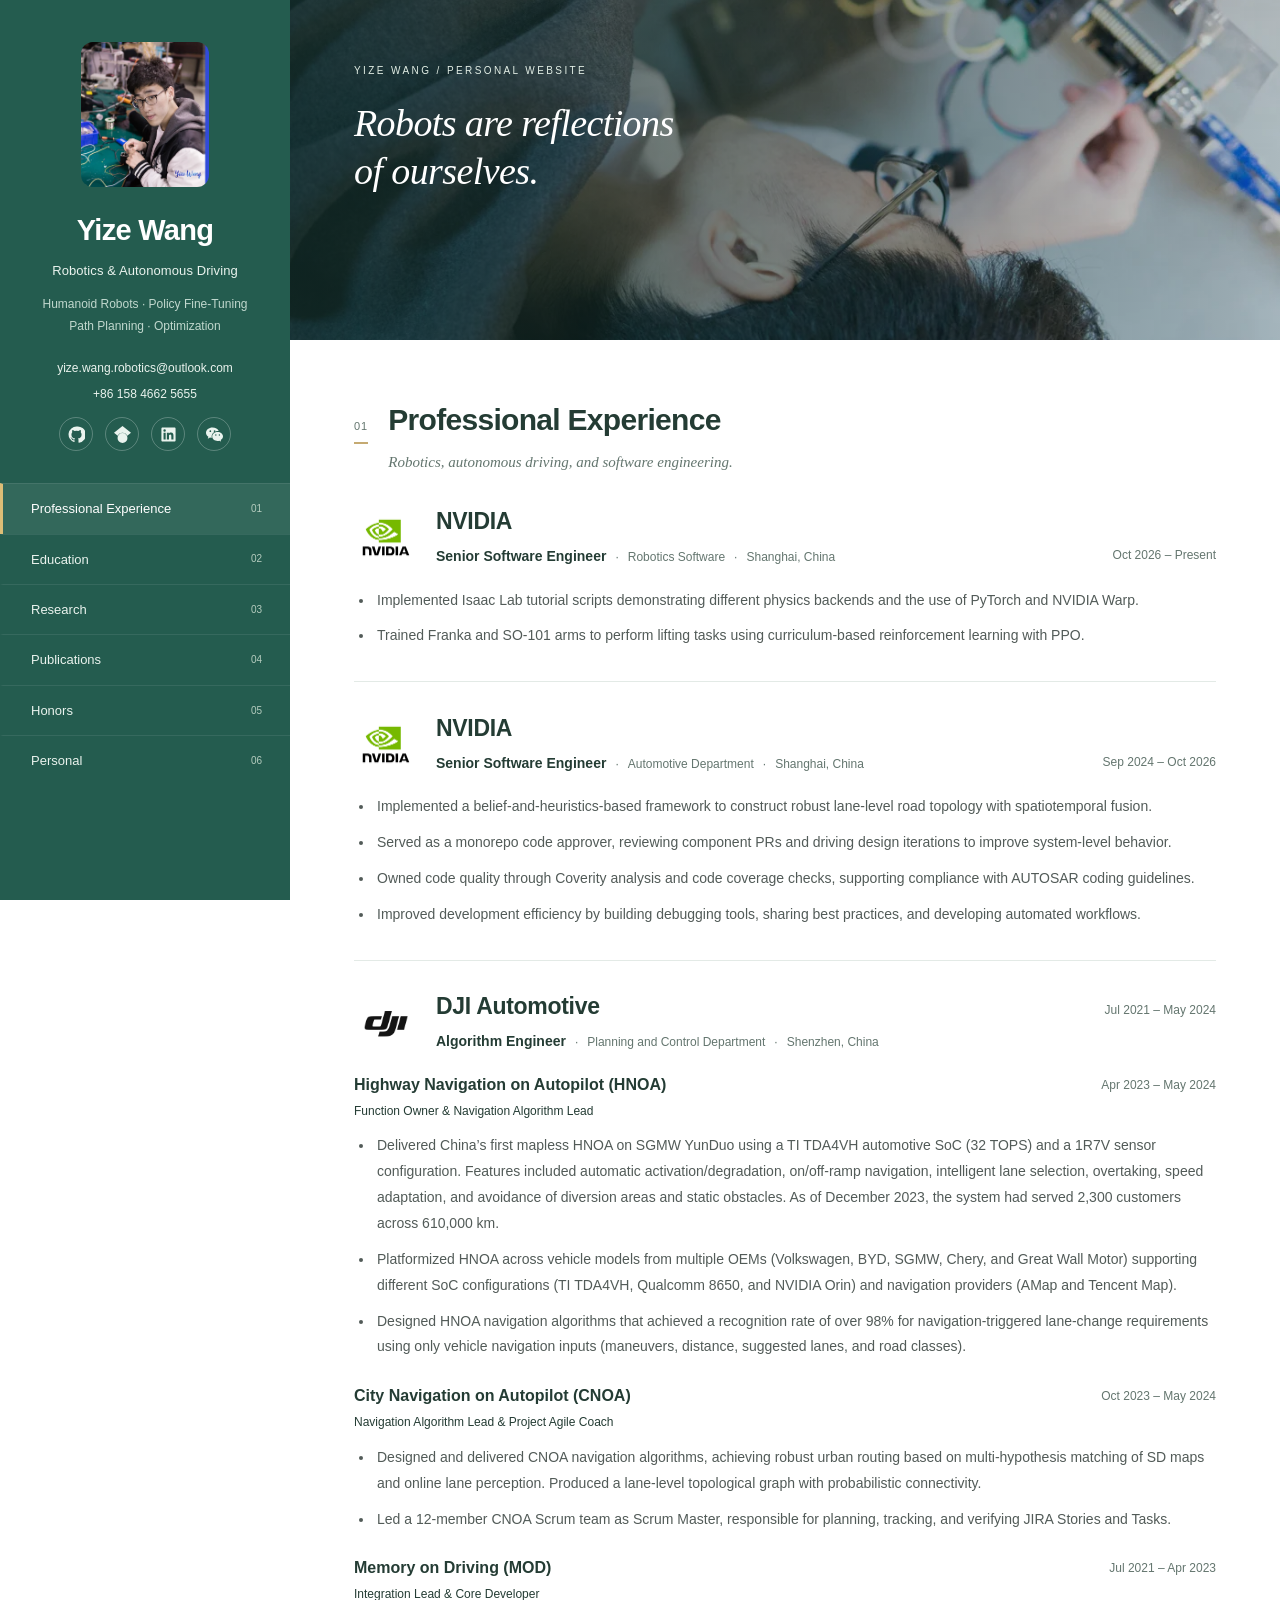
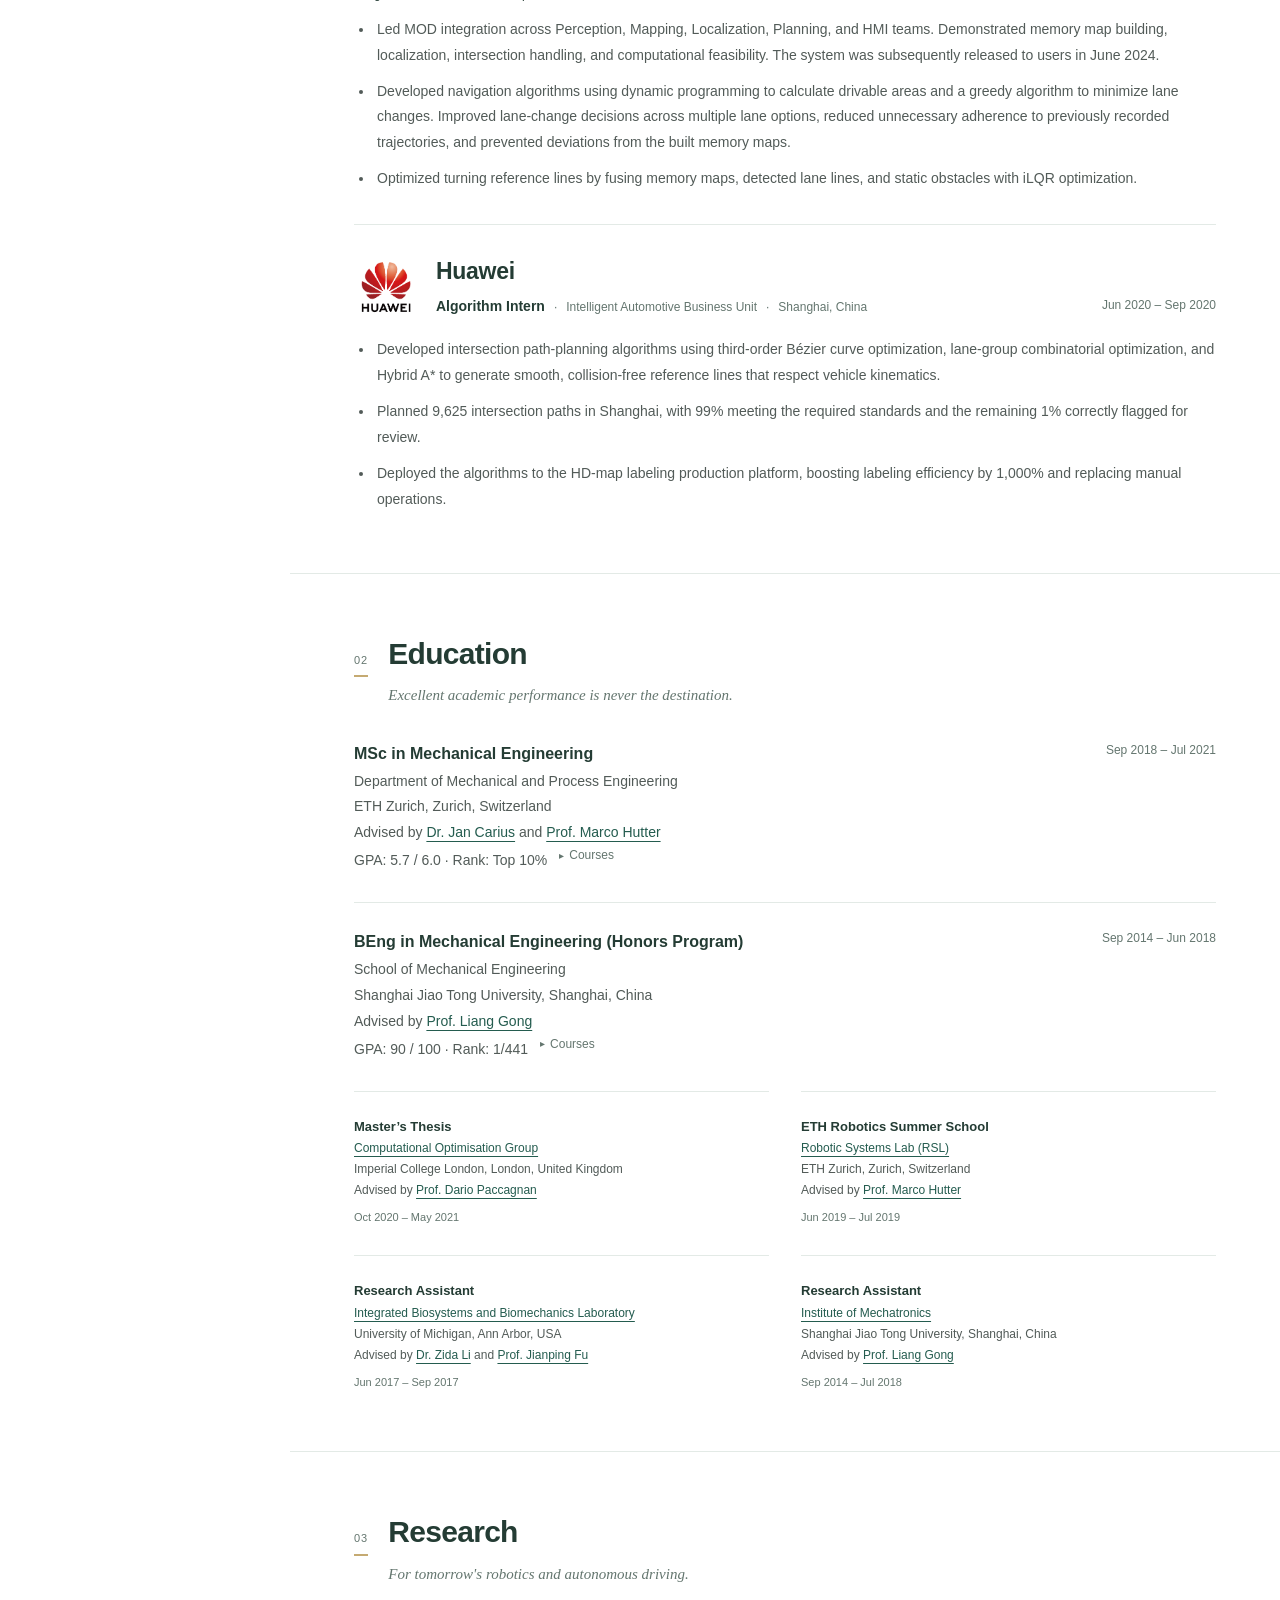
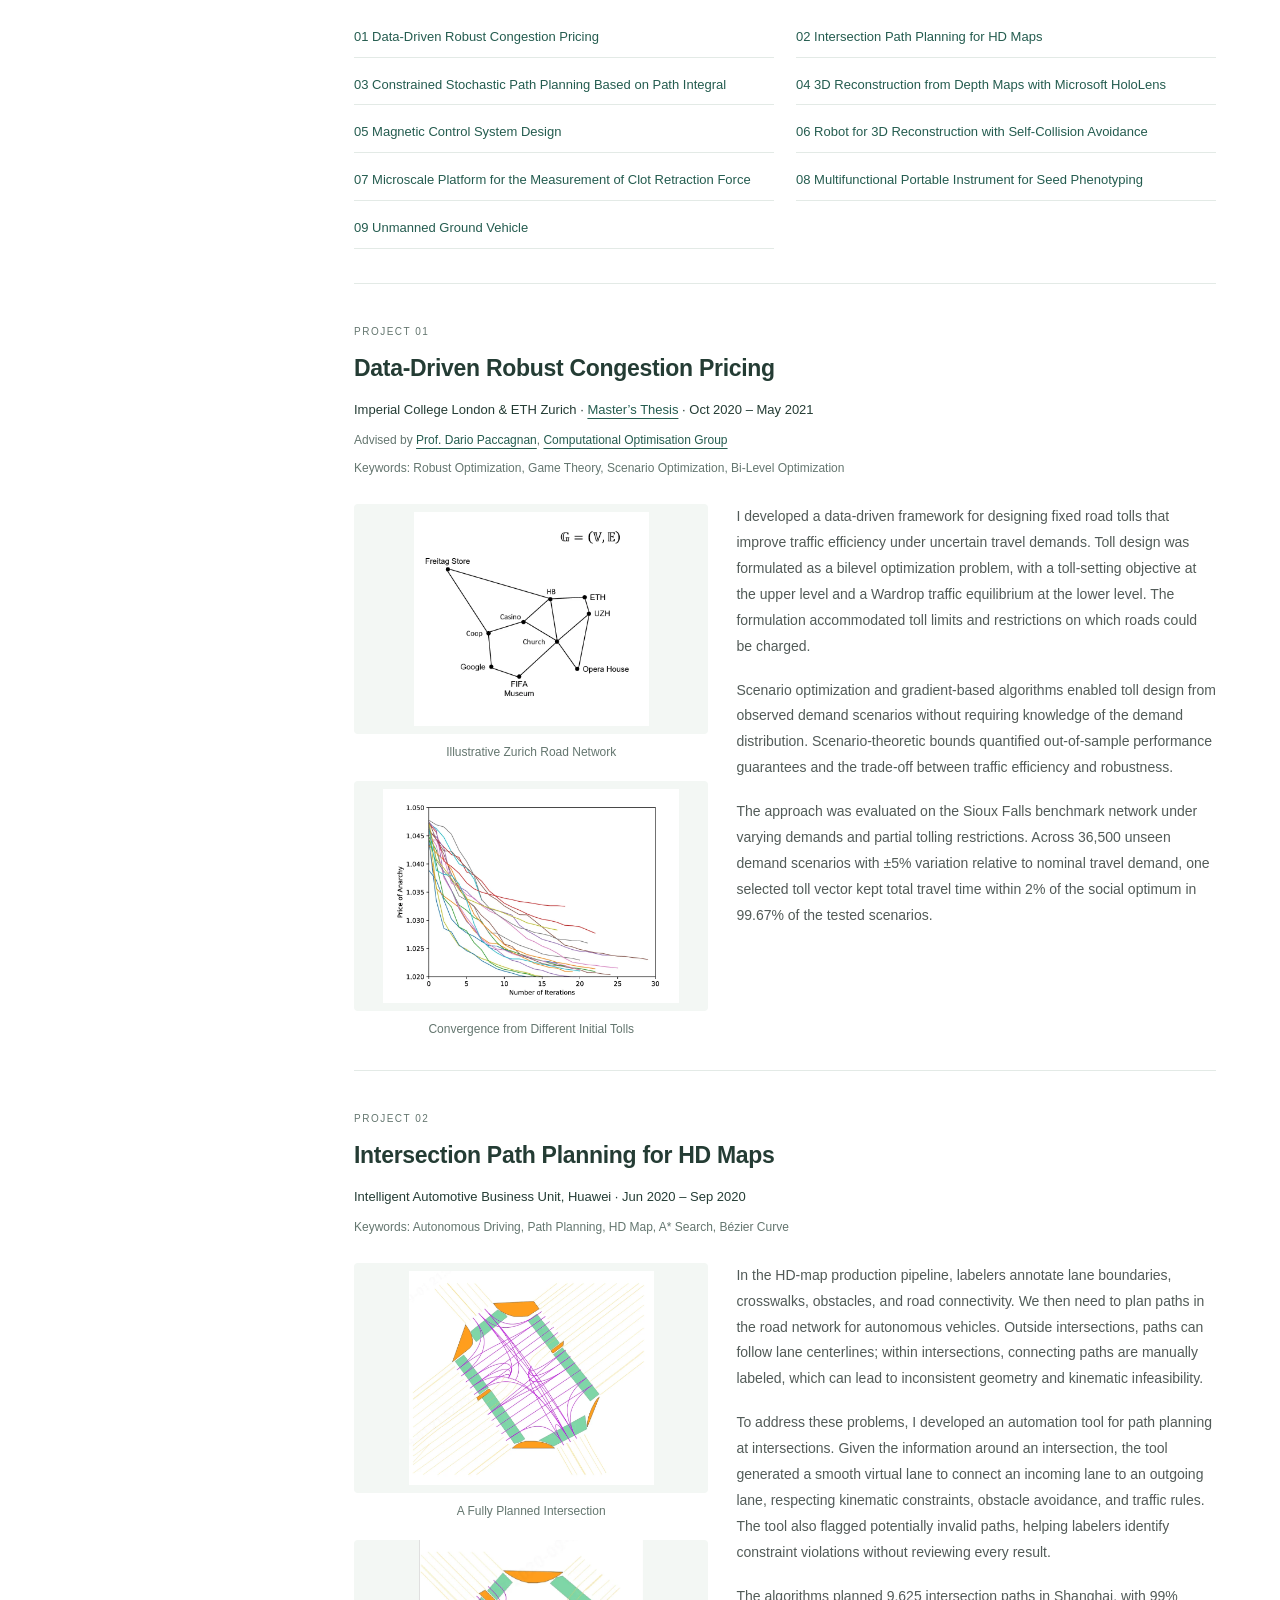
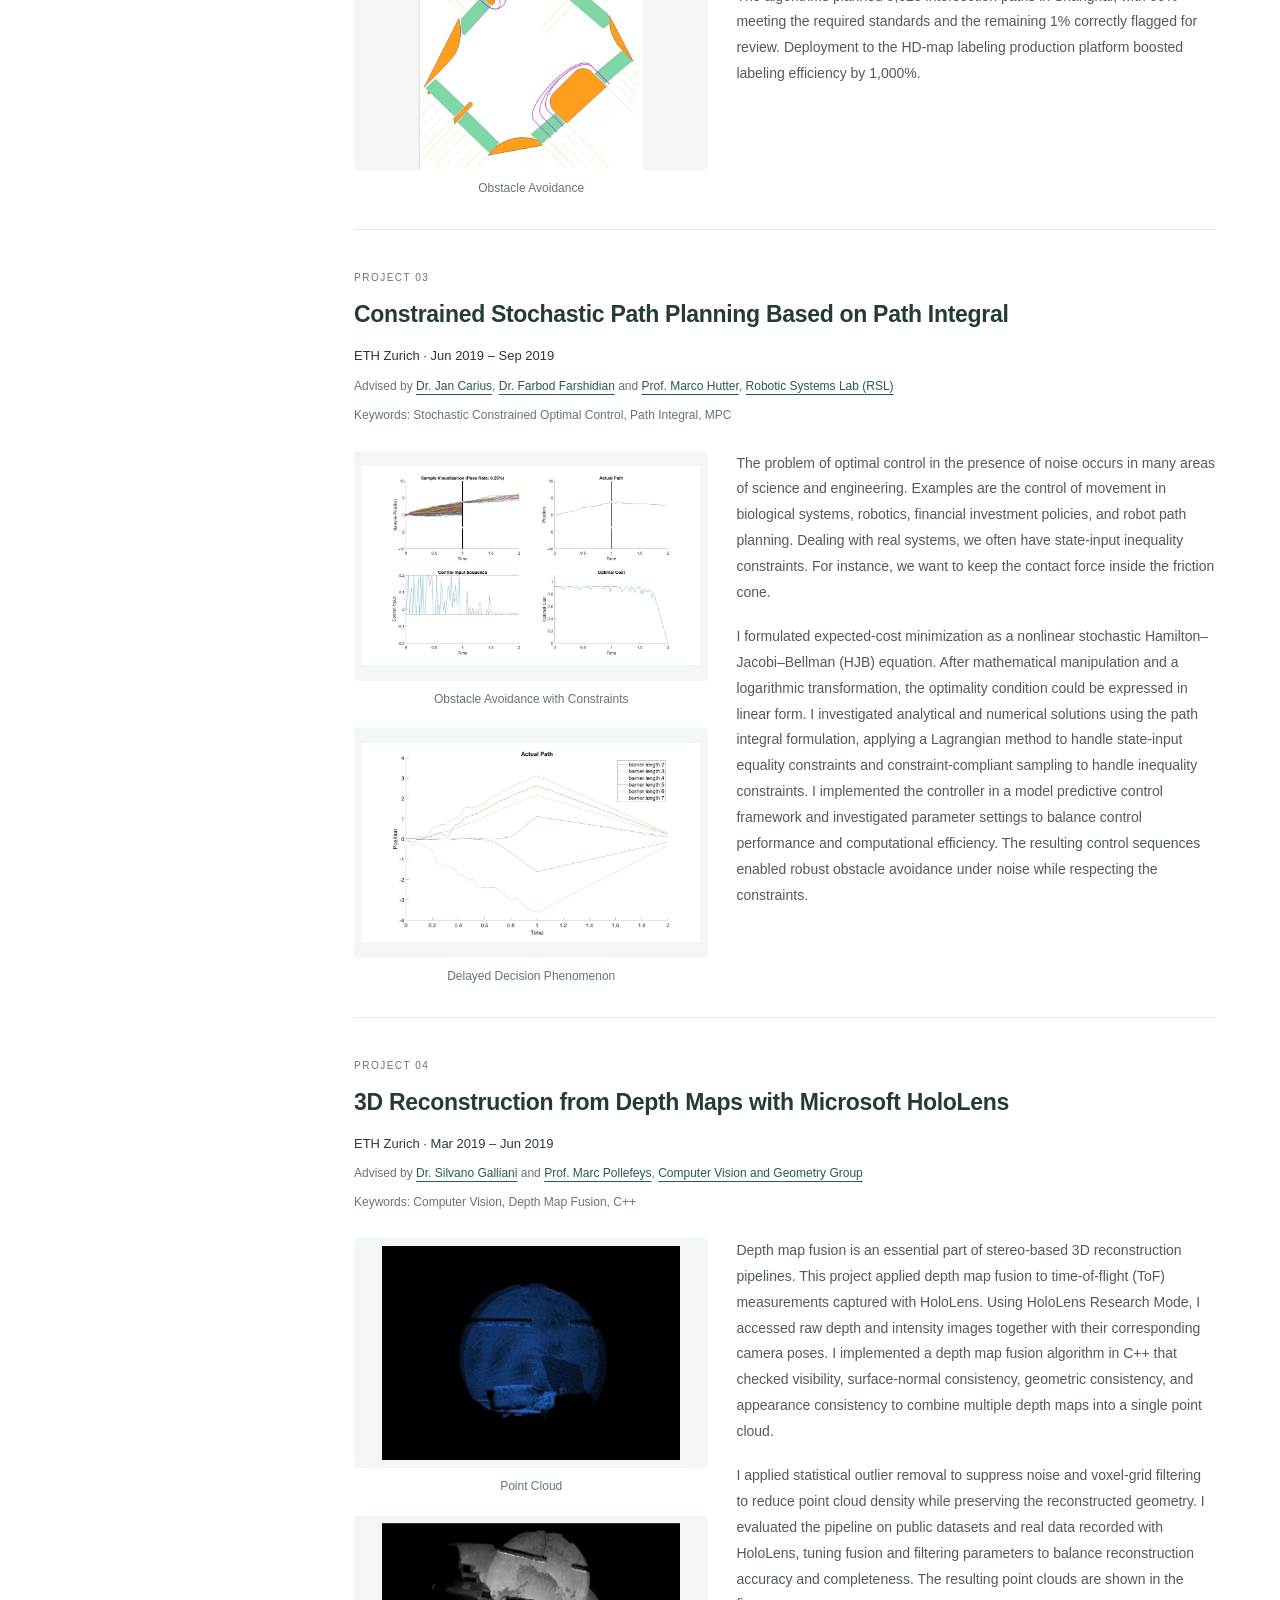
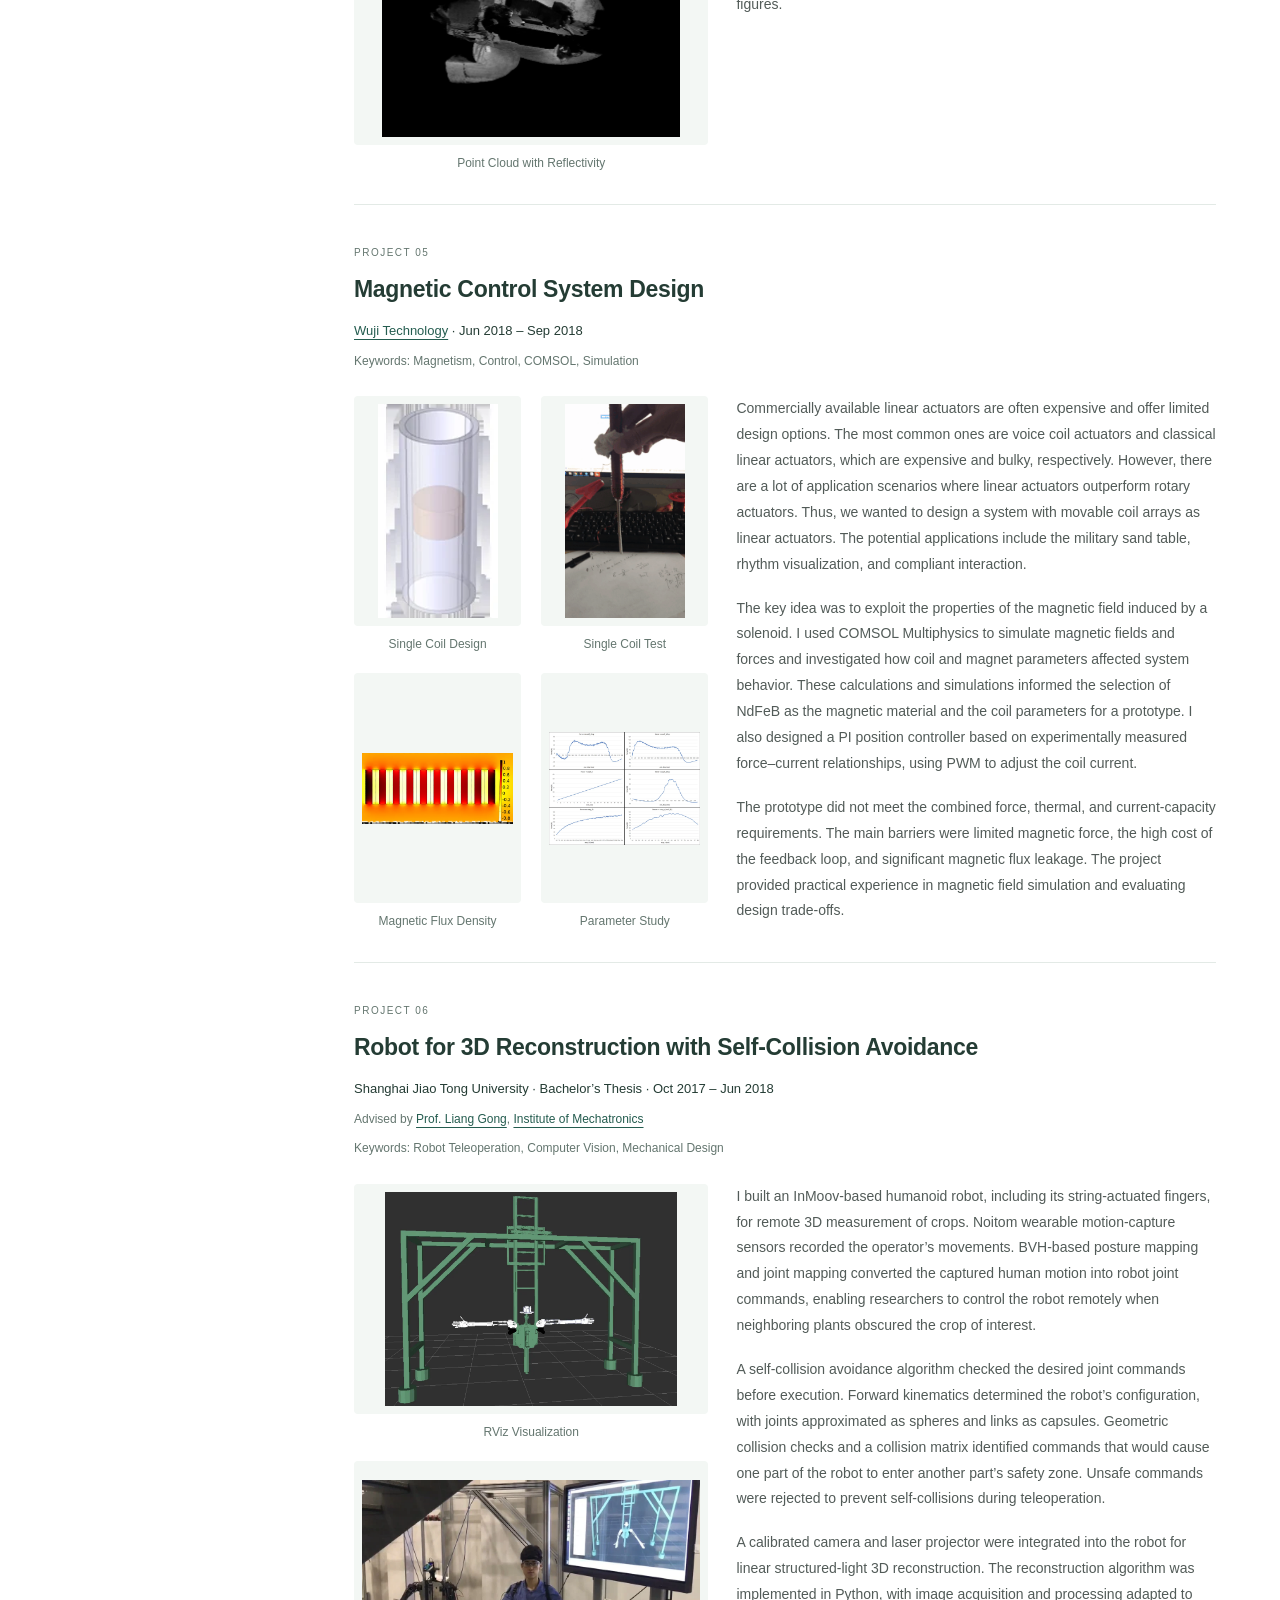
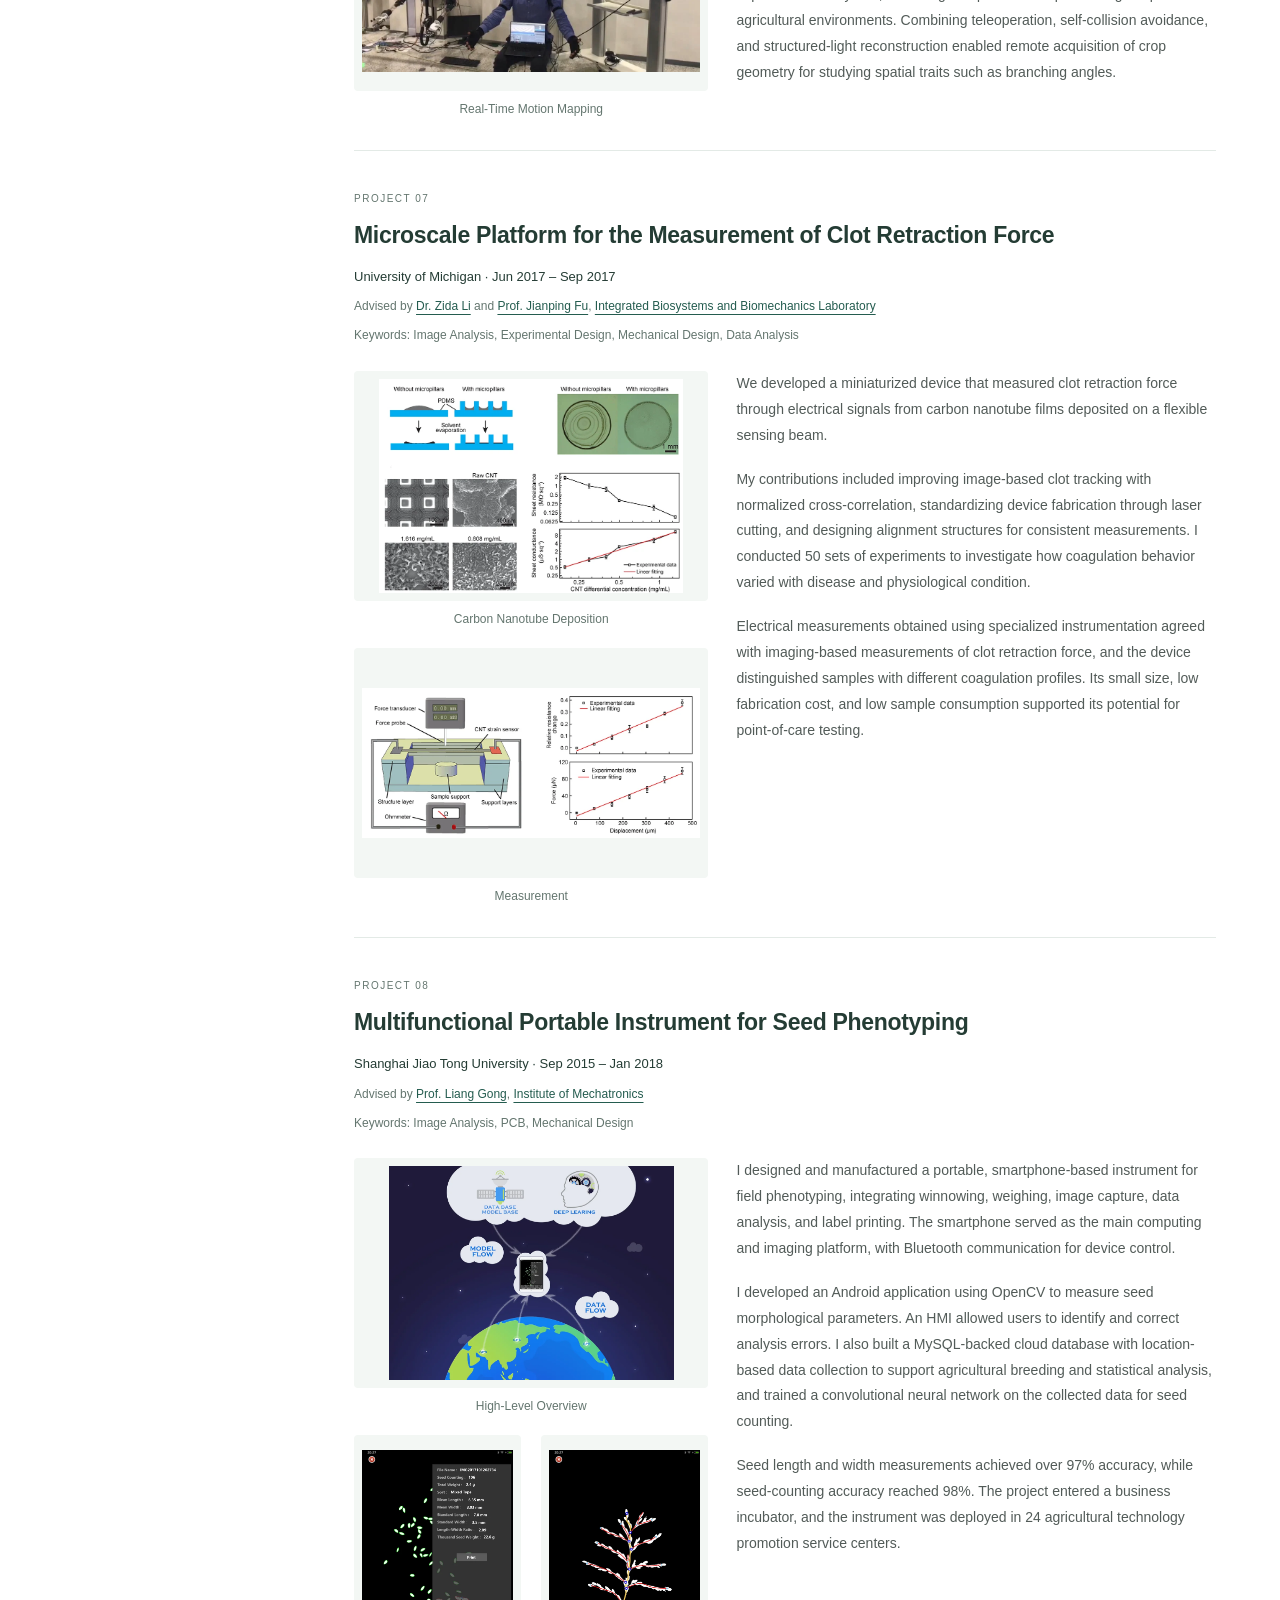
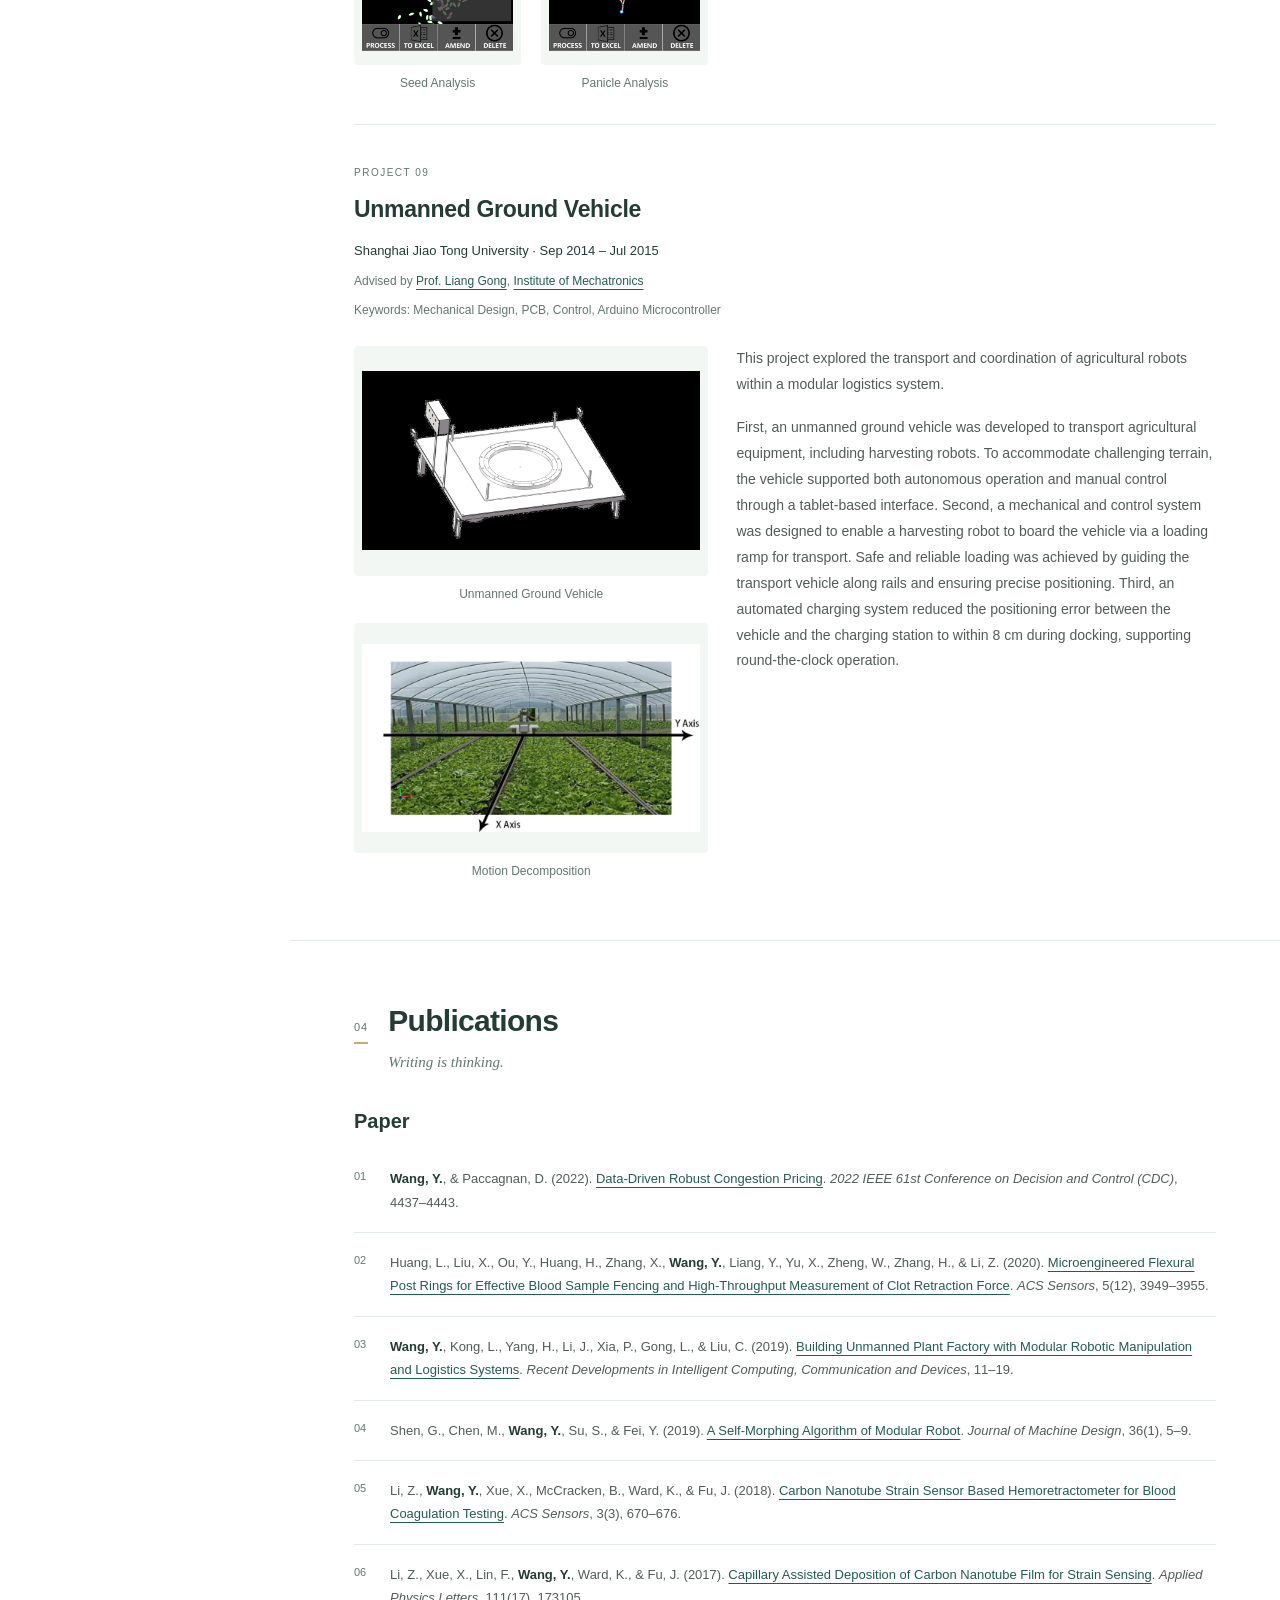
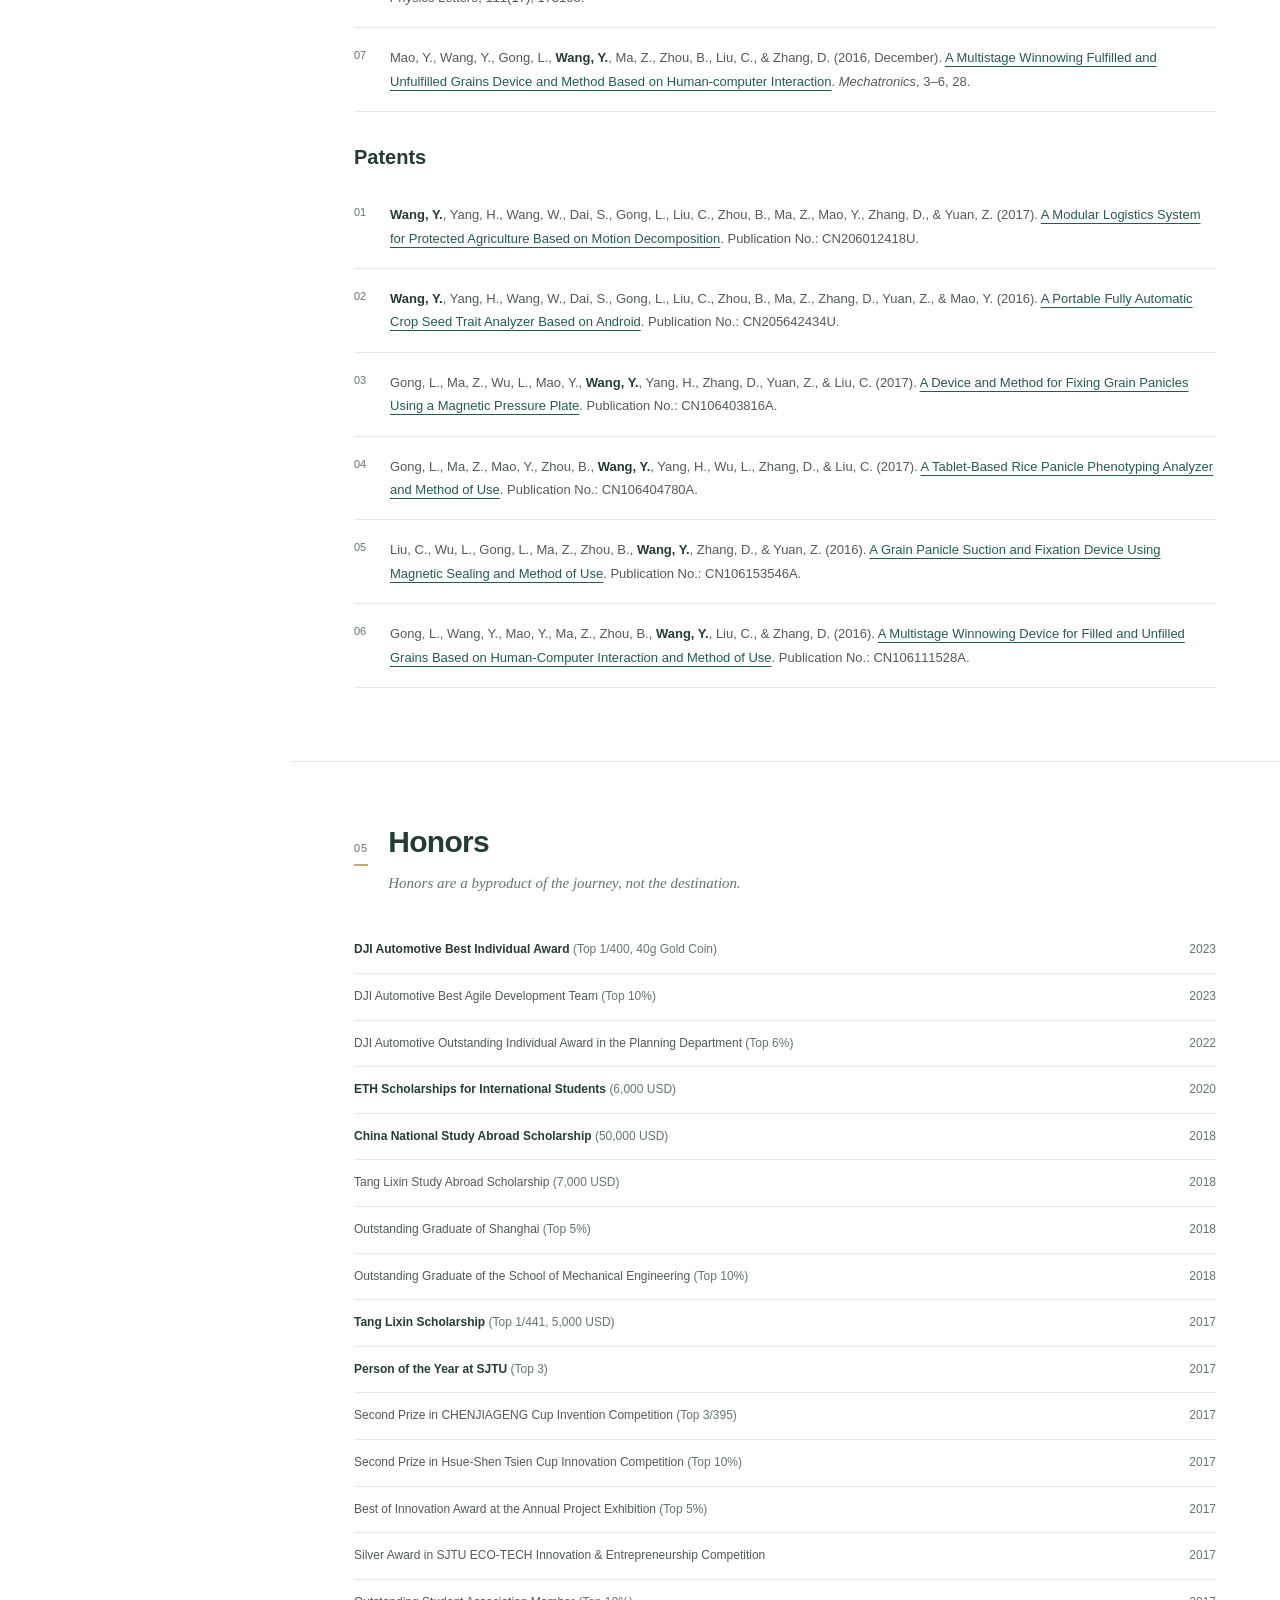
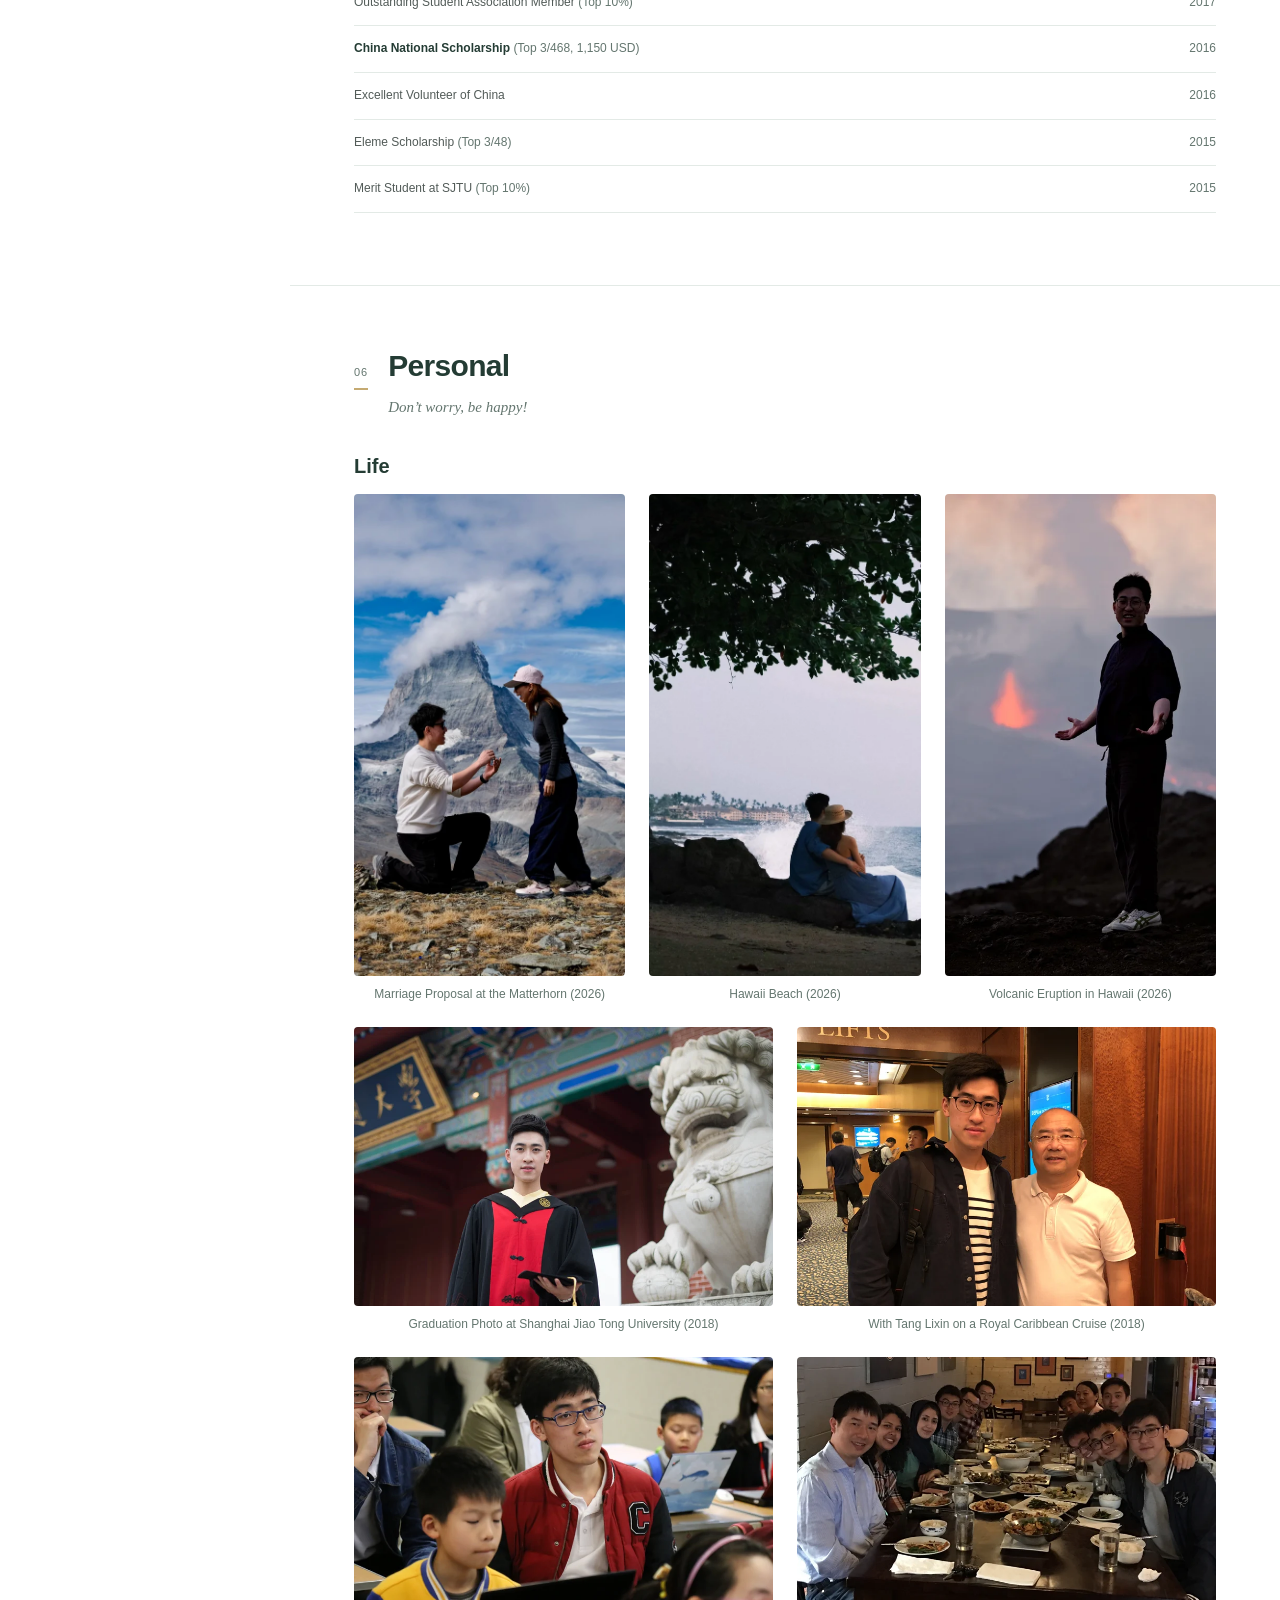
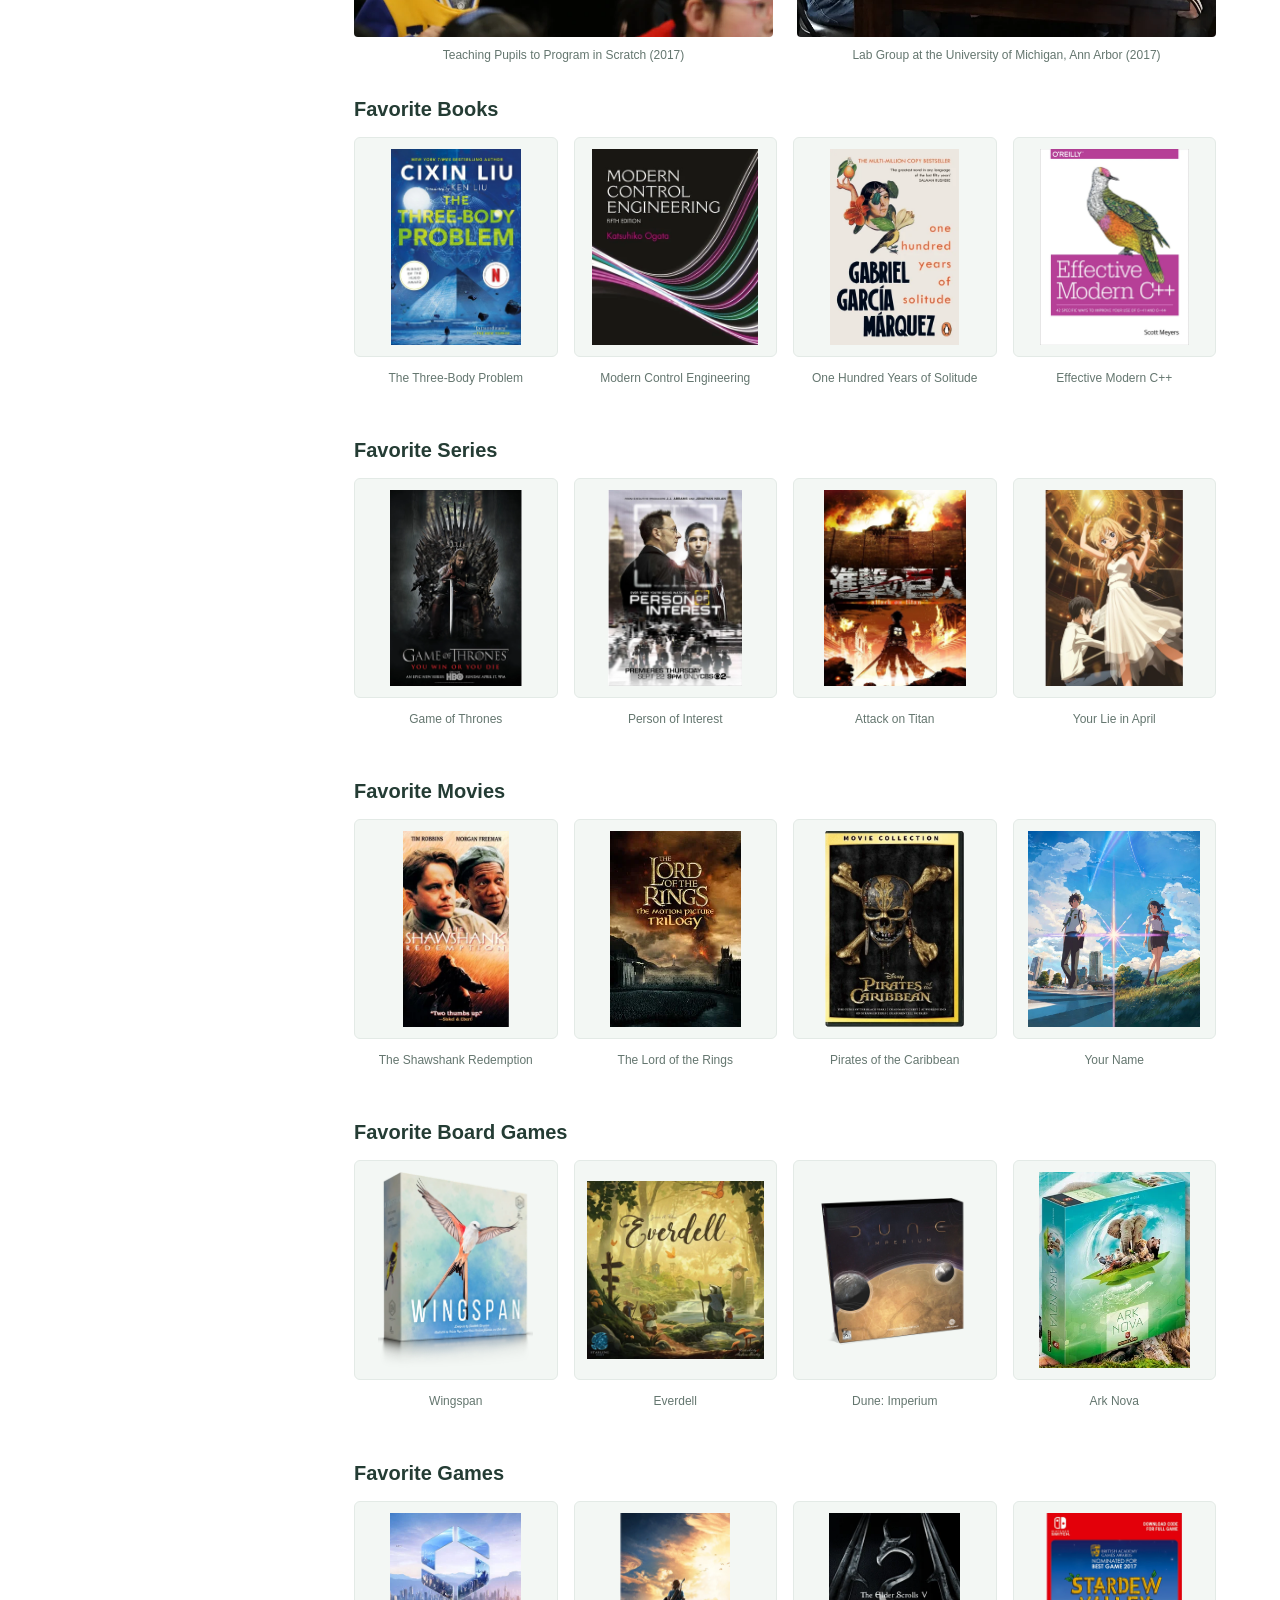
==== commit 29273012: "Align research results, clarify measurements and reorder patents" ====
--- a/index.html
+++ b/index.html
@@ -17,8 +17,8 @@
 <div class="hero"><img src="images/previews/1331584245.webp" width="1100" height="733" alt="Yize Wang working on a mechatronics project" fetchpriority="high"><div class="hero-content"><p class="eyebrow">YIZE WANG / PERSONAL WEBSITE</p><p class="hero-title">Robots are reflections<br>of ourselves.</p></div></div>
 <section id="career" aria-labelledby="career-title"><div class="container"><header class="section-heading"><span class="section-number">01</span><div><h2 id="career-title">Professional Experience</h2><p>Robotics, autonomous driving, and software engineering.</p></div></header><div class="career-list"><article class="career-entry"><div class="career-entry-heading"><div class="career-logo"><img src="images/previews/company-nvidia.webp" alt="NVIDIA logo" width="256" height="214" decoding="async" loading="lazy"></div><div class="career-identity"><h3>NVIDIA</h3><header class="career-heading"><p class="career-meta"><span class="career-role">Senior Software Engineer</span><span class="career-department">Robotics Software</span><span class="career-location">Shanghai, China</span></p><p class="date">Oct 2026 – Present</p></header></div></div><div class="career-position"><ul class="career-highlights"><li>Implemented Isaac Lab tutorial scripts demonstrating different physics backends and the use of PyTorch and NVIDIA Warp.</li><li>Trained Franka and SO-101 arms to perform lifting tasks using curriculum-based reinforcement learning with PPO.</li></ul></div></article><article class="career-entry"><div class="career-entry-heading"><div class="career-logo"><img src="images/previews/company-nvidia.webp" alt="NVIDIA logo" width="256" height="214" decoding="async" loading="lazy"></div><div class="career-identity"><h3>NVIDIA</h3><header class="career-heading"><p class="career-meta"><span class="career-role">Senior Software Engineer</span><span class="career-department">Automotive Department</span><span class="career-location">Shanghai, China</span></p><p class="date">Sep 2024 – Oct 2026</p></header></div></div><div class="career-position"><ul class="career-highlights"><li>Implemented a belief-and-heuristics-based framework to construct robust lane-level road topology with spatiotemporal fusion.</li><li>Served as a monorepo code approver, reviewing component PRs and driving design iterations to improve system-level behavior.</li><li>Owned code quality through Coverity analysis and code coverage checks, supporting compliance with AUTOSAR coding guidelines.</li><li>Improved development efficiency by building debugging tools, sharing best practices, and developing automated workflows.</li></ul></div></article><article class="career-entry"><div class="career-entry-heading"><div class="career-logo"><img src="images/previews/company-dji.webp" alt="DJI Automotive logo" width="180" height="180" decoding="async" loading="lazy"></div><div class="career-identity"><header class="career-company-heading"><h3>DJI Automotive</h3><p class="date">Jul 2021 – May 2024</p></header><header class="career-heading"><p class="career-meta"><span class="career-role">Algorithm Engineer</span><span class="career-department">Planning and Control Department</span><span class="career-location">Shenzhen, China</span></p></header></div></div><div class="career-position"><div class="career-project"><header><div><h4>Highway Navigation on Autopilot (HNOA)</h4><p class="career-project-role">Function Owner &amp; Navigation Algorithm Lead</p></div><p class="date">Apr 2023 – May 2024</p></header><ul class="career-highlights"><li>Delivered China’s first mapless HNOA on SGMW YunDuo using a TI TDA4VH automotive SoC (32 TOPS) and a 1R7V sensor configuration. Features included automatic activation/degradation, on/off-ramp navigation, intelligent lane selection, overtaking, speed adaptation, and avoidance of diversion areas and static obstacles. As of December 2023, the system had served 2,300 customers across 610,000 km.</li><li>Platformized HNOA across vehicle models from multiple OEMs (Volkswagen, BYD, SGMW, Chery, and Great Wall Motor) supporting different SoC configurations (TI TDA4VH, Qualcomm 8650, and NVIDIA Orin) and navigation providers (AMap and Tencent Map).</li><li>Designed HNOA navigation algorithms that achieved a recognition rate of over 98% for navigation-triggered lane-change requirements using only vehicle navigation inputs (maneuvers, distance, suggested lanes, and road classes).</li></ul></div><div class="career-project"><header><div><h4>City Navigation on Autopilot (CNOA)</h4><p class="career-project-role">Navigation Algorithm Lead &amp; Project Agile Coach</p></div><p class="date">Oct 2023 – May 2024</p></header><ul class="career-highlights"><li>Designed and delivered CNOA navigation algorithms, achieving robust urban routing based on multi-hypothesis matching of SD maps and online lane perception. Produced a lane-level topological graph with probabilistic connectivity.</li><li>Led a 12-member CNOA Scrum team as Scrum Master, responsible for planning, tracking, and verifying JIRA Stories and Tasks.</li></ul></div><div class="career-project"><header><div><h4>Memory on Driving (MOD)</h4><p class="career-project-role">Integration Lead &amp; Core Developer</p></div><p class="date">Jul 2021 – Apr 2023</p></header><ul class="career-highlights"><li>Led MOD integration across Perception, Mapping, Localization, Planning, and HMI teams. Demonstrated memory map building, localization, intersection handling, and computational feasibility. The system was subsequently released to users in June 2024.</li><li>Developed navigation algorithms using dynamic programming to calculate drivable areas and a greedy algorithm to minimize lane changes. Improved lane-change decisions across multiple lane options, reduced unnecessary adherence to previously recorded trajectories, and prevented deviations from the built memory maps.</li><li>Optimized turning reference lines by fusing memory maps, detected lane lines, and static obstacles with iLQR optimization.</li></ul></div></div></article><article class="career-entry"><div class="career-entry-heading"><div class="career-logo"><img src="images/previews/company-huawei.webp" alt="Huawei logo" width="181" height="181" decoding="async" loading="lazy"></div><div class="career-identity"><h3>Huawei</h3><header class="career-heading"><p class="career-meta"><span class="career-role">Algorithm Intern</span><span class="career-department">Intelligent Automotive Business Unit</span><span class="career-location">Shanghai, China</span></p><p class="date">Jun 2020 – Sep 2020</p></header></div></div><div class="career-position"><ul class="career-highlights"><li>Developed intersection path-planning algorithms using third-order Bézier curve optimization, lane-group combinatorial optimization, and Hybrid A* to generate smooth, collision-free reference lines that respect vehicle kinematics.</li><li>Planned 9,625 intersection paths in Shanghai, with 99% meeting the required standards and the remaining 1% correctly flagged for review.</li><li>Deployed the algorithms to the HD-map labeling production platform, boosting labeling efficiency by 1,000% and replacing manual operations.</li></ul></div></article></div></div></section>
 <section id="education" aria-labelledby="education-title"><div class="container"><header class="section-heading"><span class="section-number">02</span><div><h2 id="education-title">Education</h2><p>Excellent academic performance is never the destination.</p></div></header><div class="education-list"><article class="education-entry education-primary"><div class="education-body"><strong>MSc in Mechanical Engineering</strong><br/>Department of Mechanical and Process Engineering<br/>ETH Zurich, Zurich, Switzerland<br/>Advised by <a href="https://jan.carius.io/about/" target="_blank" rel="noopener noreferrer">Dr. Jan Carius</a> and <a href="https://rsl.ethz.ch/the-lab/people/person-detail.hutter.html" target="_blank" rel="noopener noreferrer">Prof. Marco Hutter</a><br/><div class="degree-stats"><span class="degree-score">GPA: 5.7 / 6.0 · Rank: Top 10%</span><details class="courses"><summary aria-label="Graduate Courses" title="Graduate Courses">Courses</summary><div class="table-scroll"><table><caption>Graduate Courses and Grades</caption><thead><tr><th scope="col">Course</th><th scope="col">Grade</th></tr></thead><tbody><tr><td><span class="course-code">151-0851-00</span> Robot Dynamics</td><td>5.5 / 6.0</td></tr><tr><td><span class="course-code">151-0604-00</span> Microrobotics</td><td>5.5 / 6.0</td></tr><tr><td><span class="course-code">151-0563-01</span> Dynamic Programming and Optimal Control</td><td>5.5 / 6.0</td></tr><tr><td><span class="course-code">151-0854-00</span> Autonomous Mobile Robots</td><td>6.0 / 6.0</td></tr><tr><td><span class="course-code">151-0660-00</span> Model Predictive Control</td><td>6.0 / 6.0</td></tr><tr><td><span class="course-code">151-0566-00</span> Recursive Estimation</td><td>5.3 / 6.0</td></tr><tr><td><span class="course-code">252-0579-00</span> 3D Vision</td><td>5.5 / 6.0</td></tr><tr><td><span class="course-code">227-0216-00</span> Control Systems II</td><td>5.3 / 6.0</td></tr><tr><td><span class="course-code">227-0225-00</span> Linear System Theory</td><td>6.0 / 6.0</td></tr><tr><td><span class="course-code">263-5210-00</span> Probabilistic Artificial Intelligence</td><td>5.5 / 6.0</td></tr></tbody></table></div></details></div></div><p class="date">Sep 2018 – Jul 2021</p></article><article class="education-entry education-primary"><div class="education-body"><strong>BEng in Mechanical Engineering (Honors Program)</strong><br/>School of Mechanical Engineering<br/>Shanghai Jiao Tong University, Shanghai, China<br/>Advised by <a href="https://me.sjtu.edu.cn/en/FullTimeTeacher/gongliang.html" target="_blank" rel="noopener noreferrer">Prof. Liang Gong</a><br/><div class="degree-stats"><span class="degree-score">GPA: 90 / 100 · Rank: 1/441</span><details class="courses"><summary aria-label="Undergraduate Core Courses" title="Undergraduate Core Courses">Courses</summary><div class="table-scroll"><table><caption>Undergraduate Core Courses and Grades</caption><thead><tr><th scope="col">Course</th><th scope="col">Grade</th></tr></thead><tbody><tr><td><span class="course-code">ME429</span> Design and Practice of Mechatronic Systems</td><td>90 / 100</td></tr><tr><td><span class="course-code">EE205</span> Electrical and Electronic Technology</td><td>99 / 100</td></tr><tr><td><span class="course-code">ME113</span> Programming: Principles and Practice Using C++</td><td>93 / 100</td></tr><tr><td><span class="course-code">ME208</span> Design and Manufacture</td><td>90 / 100</td></tr><tr><td><span class="course-code">ME369</span> Modeling Analysis and System Control</td><td>85 / 100</td></tr><tr><td><span class="course-code">ME399</span> Measurement Principles and Technologies</td><td>97 / 100</td></tr><tr><td><span class="course-code">ME345</span> Engineering Material</td><td>95 / 100</td></tr><tr><td><span class="course-code">ES004</span> Electronic System Design Based on Android System</td><td>98 / 100</td></tr><tr><td><span class="course-code">CS902</span> Thinking and Approach of Programming</td><td>94 / 100</td></tr><tr><td><span class="course-code">EM003</span> Engineering Fluid Mechanics</td><td>91 / 100</td></tr><tr><td><span class="course-code">BE203</span> Engineering Thermodynamics</td><td>92 / 100</td></tr><tr><td><span class="course-code">MA097</span> Mathematical Methods in Physics</td><td>88 / 100</td></tr><tr><td><span class="course-code">MA118</span> Mathematical Analysis</td><td>91 / 100</td></tr><tr><td><span class="course-code">EM001</span> Theoretical Mechanics</td><td>89 / 100</td></tr><tr><td><span class="course-code">MA119</span> Probability and Statistics</td><td>91 / 100</td></tr></tbody></table></div></details></div></div><p class="date">Sep 2014 – Jun 2018</p></article><article class="education-entry education-secondary"><div class="education-body"><strong>Master’s Thesis</strong><br/><a href="https://optimisation.doc.ic.ac.uk/" target="_blank" rel="noopener noreferrer">Computational Optimisation Group</a><br/>Imperial College London, London, United Kingdom<br/>Advised by <a href="https://www.doc.ic.ac.uk/~dp414/" target="_blank" rel="noopener noreferrer">Prof. Dario Paccagnan</a></div><p class="date">Oct 2020 – May 2021</p></article><article class="education-entry education-secondary"><div class="education-body"><strong>ETH Robotics Summer School</strong><br/><a href="https://rsl.ethz.ch/" target="_blank" rel="noopener noreferrer">Robotic Systems Lab (RSL)</a><br/>ETH Zurich, Zurich, Switzerland<br/>Advised by <a href="https://rsl.ethz.ch/the-lab/people/person-detail.hutter.html" target="_blank" rel="noopener noreferrer">Prof. Marco Hutter</a></div><p class="date">Jun 2019 – Jul 2019</p></article><article class="education-entry education-secondary"><div class="education-body"><strong>Research Assistant</strong><br/><a href="https://me-web.engin.umich.edu/ibbl/" target="_blank" rel="noopener noreferrer">Integrated Biosystems and Biomechanics Laboratory</a><br/>University of Michigan, Ann Arbor, USA<br/>Advised by <a href="https://med.szu.edu.cn/en/faculty/engineering/content_10211" target="_blank" rel="noopener noreferrer">Dr. Zida Li</a> and <a href="https://me.engin.umich.edu/people/faculty/jianping-fu" target="_blank" rel="noopener noreferrer">Prof. Jianping Fu</a></div><p class="date">Jun 2017 – Sep 2017</p></article><article class="education-entry education-secondary"><div class="education-body"><strong>Research Assistant</strong><br/><a href="https://me.sjtu.edu.cn/upload2/file/20180927/Institute%20of%20Mechatronics%20%26%20Logistics%20Equipment.pdf" target="_blank" rel="noopener noreferrer">Institute of Mechatronics</a><br/>Shanghai Jiao Tong University, Shanghai, China<br/>Advised by <a href="https://me.sjtu.edu.cn/en/FullTimeTeacher/gongliang.html" target="_blank" rel="noopener noreferrer">Prof. Liang Gong</a></div><p class="date">Sep 2014 – Jul 2018</p></article></div></div></section>
-<section id="research" aria-labelledby="research-title"><div class="container"><header class="section-heading"><span class="section-number">03</span><div><h2 id="research-title">Research</h2><p>For tomorrow&#39;s robotics and autonomous driving.</p></div></header><div class="project-index"><a href="#congestion-pricing">01 Data-Driven Robust Congestion Pricing</a><a href="#project-1">02 Intersection Path Planning for HD Maps</a><a href="#project-2">03 Constrained Stochastic Path Planning Based on Path Integral</a><a href="#project-3">04 3D Reconstruction from Depth Maps with Microsoft HoloLens</a><a href="#project-4">05 Magnetic Control System Design</a><a href="#project-5">06 Robot for 3D Reconstruction with Self-Collision Avoidance</a><a href="#project-6">07 Microscale Platform for the Measurement of Clot Retraction Force</a><a href="#project-7">08 Multifunctional Portable Instrument for Seed Phenotyping</a><a href="#project-8">09 Unmanned Ground Vehicle</a></div><article class="project" id="congestion-pricing"><header><span class="project-number">PROJECT 01</span><h3>Data-Driven Robust Congestion Pricing</h3><p class="project-meta"><span class="project-meta-row">Imperial College London &amp; ETH Zurich · <a href="https://www.research-collection.ethz.ch/entities/publication/f4e3fa8f-d216-4f61-a9af-45d997415aec" target="_blank" rel="noopener noreferrer">Master’s Thesis</a> · Oct 2020 – May 2021</span><span class="project-meta-row">Advised by <a href="https://www.doc.ic.ac.uk/~dp414/" target="_blank" rel="noopener noreferrer">Prof. Dario Paccagnan</a>, <a href="https://optimisation.doc.ic.ac.uk/" target="_blank" rel="noopener noreferrer">Computational Optimisation Group</a></span><span class="project-meta-row project-meta-keywords">Keywords: Robust Optimization, Game Theory, Scenario Optimization, Bi-Level Optimization</span></p></header><div class="project-grid"><div class="project-media"><figure><a href="images/originals/congestion-zurich-network.png" data-media aria-label="Illustrative Zurich Road Network"><img src="images/previews/congestion-zurich-network.webp" alt="Illustrative Zurich Road Network" width="754" height="686" decoding="async" loading="lazy"></a><figcaption>Illustrative Zurich Road Network</figcaption></figure><figure><a href="images/originals/congestion-multistart-convergence.png" data-media aria-label="Convergence from Different Initial Tolls"><img src="images/previews/congestion-multistart-convergence.webp" alt="Convergence from Different Initial Tolls" width="1036" height="748" decoding="async" loading="lazy"></a><figcaption>Convergence from Different Initial Tolls</figcaption></figure></div><div class="project-copy"><p>I developed a data-driven framework for designing fixed road tolls that improve traffic efficiency under uncertain travel demands. Toll design was formulated as a bilevel optimization problem, with a toll-setting objective at the upper level and a Wardrop traffic equilibrium at the lower level. The formulation accommodated toll limits and restrictions on which roads could be charged.</p><p>Scenario optimization and gradient-based algorithms enabled toll design from observed demand scenarios without requiring knowledge of the demand distribution. Scenario-theoretic bounds quantified out-of-sample performance guarantees and the trade-off between traffic efficiency and robustness.</p><p>The approach was evaluated on the Sioux Falls benchmark network under varying demands and partial tolling restrictions. Across 36,500 unseen demand scenarios with ±5% variation, one selected toll vector kept total travel time within 2% of the social optimum in 99.67% of the tested scenarios.</p></div></div></article><article class="project" id="project-1"><header><span class="project-number">PROJECT 02</span><h3>Intersection Path Planning for HD Maps</h3><p class="project-meta"><span class="project-meta-row">Intelligent Automotive Business Unit, Huawei · Jun 2020 – Sep 2020</span><span class="project-meta-row project-meta-keywords">Keywords: Autonomous Driving, Path Planning, HD Map, A* Search, Bézier Curve</span></p></header><div class="project-grid"><div class="project-media"><figure><a href="images/originals/a-fully-planned-intersection_orig.png" data-media aria-label="A Fully Planned Intersection"><img src="images/previews/a-fully-planned-intersection_orig.webp" alt="A Fully Planned Intersection" width="915" height="800" decoding="async" loading="lazy"></a><figcaption>A Fully Planned Intersection</figcaption></figure><figure><a href="images/originals/8-obstacle-avoidance_orig.png" data-media aria-label="Obstacle Avoidance"><span class="media-crop" style="--crop-ratio:658/677;--crop-image-width:139.057751%;--crop-left:-19.604863%;--crop-top:-9.158050%"><img src="images/previews/8-obstacle-avoidance_orig.webp" alt="Obstacle Avoidance" width="915" height="800" decoding="async" loading="lazy"></span></a><figcaption>Obstacle Avoidance</figcaption></figure></div><div class="project-copy"><p>In the HD-map production pipeline, labelers annotate lane boundaries, crosswalks, obstacles, and road connectivity. We then need to plan paths in the road network for autonomous vehicles. Outside intersections, paths can follow lane centerlines; within intersections, connecting paths are manually labeled, which can lead to inconsistent geometry and kinematic infeasibility.</p><p>To address these problems, I developed an automation tool for path planning at intersections. Given the information around an intersection, the tool generated a smooth virtual lane to connect an incoming lane to an outgoing lane, respecting kinematic constraints, obstacle avoidance, and traffic rules. The tool also flagged potentially invalid paths, helping labelers identify constraint violations without reviewing every result.</p><p>The algorithms planned 9,625 intersection paths in Shanghai: 99% met the required standards, while the remaining 1% were correctly flagged for human review. Deployment to the HD-map labeling production platform increased labeling efficiency by over 1,000%.</p></div></div></article><article class="project" id="project-2"><header><span class="project-number">PROJECT 03</span><h3>Constrained Stochastic Path Planning Based on Path Integral</h3><p class="project-meta"><span class="project-meta-row">ETH Zurich · Jun 2019 – Sep 2019</span><span class="project-meta-row">Advised by <a href="https://jan.carius.io/about/" target="_blank" rel="noopener noreferrer">Dr. Jan Carius</a>, <a href="https://scholar.google.com/citations?user=ciragesAAAAJ&amp;hl=en" target="_blank" rel="noopener noreferrer">Dr. Farbod Farshidian</a> and <a href="https://rsl.ethz.ch/the-lab/people/person-detail.hutter.html" target="_blank" rel="noopener noreferrer">Prof. Marco Hutter</a>, <a href="https://rsl.ethz.ch/" target="_blank" rel="noopener noreferrer">Robotic Systems Lab (RSL)</a></span><span class="project-meta-row project-meta-keywords">Keywords: Stochastic Constrained Optimal Control, Path Integral, MPC</span></p></header><div class="project-grid"><div class="project-media"><figure><a href="images/originals/input-constrained-10-000_orig.png" data-media aria-label="Obstacle Avoidance with Constraints"><img src="images/previews/input-constrained-10-000_orig.webp" alt="Obstacle Avoidance with Constraints" width="1100" height="645" decoding="async" loading="lazy"></a><figcaption>Obstacle Avoidance with Constraints</figcaption></figure><figure><a href="images/originals/delayed-decision_orig.png" data-media aria-label="Delayed Decision Phenomenon"><img src="images/previews/delayed-decision_orig.webp" alt="Delayed Decision Phenomenon" width="1100" height="645" decoding="async" loading="lazy"></a><figcaption>Delayed Decision Phenomenon</figcaption></figure></div><div class="project-copy"><p>The problem of optimal control in the presence of noise occurs in many areas of science and engineering. Examples are the control of movement in biological systems, robotics, financial investment policies, and robot path planning. Dealing with real systems, we often have state-input inequality constraints. For instance, we want to keep the contact force inside the friction cone.</p><p>I formulated expected-cost minimization as a nonlinear stochastic Hamilton–Jacobi–Bellman (HJB) equation. After mathematical manipulation and a logarithmic transformation, the optimality condition could be expressed in linear form. I investigated analytical and numerical solutions using the path integral formulation, applying a Lagrangian method to handle state-input equality constraints and constraint-compliant sampling to handle inequality constraints. I implemented the controller in a model predictive control framework and investigated parameter settings to balance control performance and computational efficiency. The resulting control sequences enabled robust obstacle avoidance under noise while respecting the constraints.</p></div></div></article><article class="project" id="project-3"><header><span class="project-number">PROJECT 04</span><h3>3D Reconstruction from Depth Maps with Microsoft HoloLens</h3><p class="project-meta"><span class="project-meta-row">ETH Zurich · Mar 2019 – Jun 2019</span><span class="project-meta-row">Advised by <a href="https://intanto.net/" target="_blank" rel="noopener noreferrer">Dr. Silvano Galliani</a> and <a href="https://inf.ethz.ch/people/person-detail.pollefeys.html" target="_blank" rel="noopener noreferrer">Prof. Marc Pollefeys</a>, <a href="https://cvg.ethz.ch/" target="_blank" rel="noopener noreferrer">Computer Vision and Geometry Group</a></span><span class="project-meta-row project-meta-keywords">Keywords: Computer Vision, Depth Map Fusion, C++</span></p></header><div class="project-grid"><div class="project-media"><figure><a href="images/originals/untitled-1_1_orig.png" data-media aria-label="Point Cloud"><img src="images/previews/untitled-1_1_orig.webp" alt="Point Cloud" width="600" height="431" decoding="async" loading="lazy"></a><figcaption>Point Cloud</figcaption></figure><figure><a href="images/originals/image12_orig.gif" data-media aria-label="Point Cloud with Reflectivity"><img src="images/previews/image12_orig-animated.webp" alt="Point Cloud with Reflectivity" width="600" height="431" decoding="async" loading="lazy"></a><figcaption>Point Cloud with Reflectivity</figcaption></figure></div><div class="project-copy"><p>Depth map fusion is an essential part of stereo-based 3D reconstruction pipelines. Using HoloLens Research Mode, I accessed raw depth and intensity images from the time-of-flight (ToF) camera, together with their corresponding camera poses. I implemented a depth map fusion algorithm in C++ that checked visibility, surface-normal consistency, geometric consistency, and appearance consistency to combine multiple depth maps into a single point cloud.</p><p>I applied statistical outlier removal to suppress noise and voxel-grid filtering to reduce point cloud density while preserving the reconstructed geometry. I evaluated the pipeline on public datasets and real data recorded with HoloLens, tuning fusion and filtering parameters to balance reconstruction accuracy and completeness. The resulting point clouds are shown in the figures.</p></div></div></article><article class="project" id="project-4"><header><span class="project-number">PROJECT 05</span><h3>Magnetic Control System Design</h3><p class="project-meta"><span class="project-meta-row"><a href="https://www.wuji.tech/en/" target="_blank" rel="noopener noreferrer">Wuji Technology</a> · Jun 2018 – Sep 2018</span><span class="project-meta-row project-meta-keywords">Keywords: Magnetism, Control, COMSOL, Simulation</span></p></header><div class="project-grid"><div class="project-media"><figure><a href="images/originals/untitled-2_2_orig.png" data-media aria-label="Single Coil Design"><img src="images/previews/untitled-2_2_orig.webp" alt="Single Coil Design" width="150" height="267" decoding="async" loading="lazy"></a><figcaption>Single Coil Design</figcaption></figure><figure><a href="images/originals/image9_orig.gif" data-media aria-label="Single Coil Test"><img src="images/previews/image9_orig-animated.webp" alt="Single Coil Test" width="150" height="267" decoding="async" loading="lazy"></a><figcaption>Single Coil Test</figcaption></figure><figure><a href="images/originals/image6_orig.png" data-media aria-label="Magnetic Flux Density"><img src="images/previews/image6_orig.webp" alt="Magnetic Flux Density" width="1100" height="519" decoding="async" loading="lazy"></a><figcaption>Magnetic Flux Density</figcaption></figure><figure><a href="images/originals/image7_orig.png" data-media aria-label="Parameter Study"><img src="images/previews/image7_orig.webp" alt="Parameter Study" width="1067" height="800" decoding="async" loading="lazy"></a><figcaption>Parameter Study</figcaption></figure></div><div class="project-copy"><p>Commercially available linear actuators are often expensive and offer limited design options. The most common ones are voice coil actuators and classical linear actuators, which are expensive and bulky, respectively. However, there are a lot of application scenarios where linear actuators outperform rotary actuators. Thus, we wanted to design a system with movable coil arrays as linear actuators. The potential applications include the military sand table, rhythm visualization, and compliant interaction.</p><p>The key idea was to exploit the properties of the magnetic field induced by a solenoid. I used COMSOL Multiphysics to simulate magnetic fields and forces and investigated how coil and magnet parameters affected system behavior. These calculations and simulations informed the selection of NdFeB as the magnetic material and the coil parameters for a prototype. I also designed a PI position controller based on experimentally measured force–current relationships, using PWM to adjust the coil current.</p><p>The prototype did not meet the combined force, thermal, and current-capacity requirements. The main barriers were limited magnetic force, the high cost of the feedback loop, and significant magnetic flux leakage. The project provided practical experience in magnetic field simulation and evaluating design trade-offs.</p></div></div></article><article class="project" id="project-5"><header><span class="project-number">PROJECT 06</span><h3>Robot for 3D Reconstruction with Self-Collision Avoidance</h3><p class="project-meta"><span class="project-meta-row">Shanghai Jiao Tong University · Bachelor’s Thesis · Oct 2017 – Jun 2018</span><span class="project-meta-row">Advised by <a href="https://me.sjtu.edu.cn/en/FullTimeTeacher/gongliang.html" target="_blank" rel="noopener noreferrer">Prof. Liang Gong</a>, <a href="https://me.sjtu.edu.cn/upload2/file/20180927/Institute%20of%20Mechatronics%20%26%20Logistics%20Equipment.pdf" target="_blank" rel="noopener noreferrer">Institute of Mechatronics</a></span><span class="project-meta-row project-meta-keywords">Keywords: Robot Teleoperation, Computer Vision, Mechanical Design</span></p></header><div class="project-grid"><div class="project-media"><figure><a href="images/originals/visualization_orig.png" data-media aria-label="RViz Visualization"><img src="images/previews/visualization_orig.webp" alt="RViz Visualization" width="1090" height="800" decoding="async" loading="lazy"></a><figcaption>RViz Visualization</figcaption></figure><figure><a href="images/originals/mapping_orig.jpg" data-media aria-label="Real-Time Motion Mapping"><img src="images/previews/mapping_orig.webp" alt="Real-Time Motion Mapping" width="960" height="544" decoding="async" loading="lazy"></a><figcaption>Real-Time Motion Mapping</figcaption></figure></div><div class="project-copy"><p>I built an InMoov-based humanoid robot, including its string-actuated fingers, for remote 3D measurement of crops. Noitom wearable motion-capture sensors recorded the operator’s movements. BVH-based posture mapping and joint mapping converted the captured human motion into robot joint commands, enabling researchers to control the robot remotely when neighboring plants obscured the crop of interest.</p><p>A self-collision avoidance algorithm checked the desired joint commands before execution. Forward kinematics determined the robot’s configuration, with joints approximated as spheres and links as capsules. Geometric collision checks and a collision matrix identified commands that would cause one part of the robot to enter another part’s safety zone. Unsafe commands were rejected to prevent self-collisions during teleoperation.</p><p>A calibrated camera and laser projector were integrated into the robot for linear structured-light 3D reconstruction. The reconstruction algorithm was implemented in Python, with image acquisition and processing adapted to agricultural environments. Combining teleoperation, self-collision avoidance, and structured-light reconstruction enabled remote acquisition of crop geometry for studying spatial traits such as branching angles.</p></div></div></article><article class="project" id="project-6"><header><span class="project-number">PROJECT 07</span><h3>Microscale Platform for the Measurement of Clot Retraction Force</h3><p class="project-meta"><span class="project-meta-row">University of Michigan · Jun 2017 – Sep 2017</span><span class="project-meta-row">Advised by <a href="https://med.szu.edu.cn/en/faculty/engineering/content_10211" target="_blank" rel="noopener noreferrer">Dr. Zida Li</a> and <a href="https://me.engin.umich.edu/people/faculty/jianping-fu" target="_blank" rel="noopener noreferrer">Prof. Jianping Fu</a>, <a href="https://me-web.engin.umich.edu/ibbl/" target="_blank" rel="noopener noreferrer">Integrated Biosystems and Biomechanics Laboratory</a></span><span class="project-meta-row project-meta-keywords">Keywords: Image Analysis, Experimental Design, Mechanical Design, Data Analysis</span></p></header><div class="project-grid"><div class="project-media"><figure><a href="images/originals/research-1-fig-1_orig.png" data-media aria-label="Carbon Nanotube Deposition"><img src="images/previews/research-1-fig-1_orig.webp" alt="Carbon Nanotube Deposition" width="844" height="595" decoding="async" loading="lazy"></a><figcaption>Carbon Nanotube Deposition</figcaption></figure><figure><a href="images/originals/research-1-fig-1-measurement_orig.png" data-media aria-label="Measurement"><img src="images/previews/research-1-fig-1-measurement_orig.webp" alt="Measurement" width="1000" height="443" decoding="async" loading="lazy"></a><figcaption>Measurement</figcaption></figure></div><div class="project-copy"><p>We developed a miniaturized device that measured clot retraction force through electrical signals from carbon nanotube films deposited on a flexible sensing beam.</p><p>My contributions included improving image-based clot tracking with normalized cross-correlation, standardizing device fabrication through laser cutting, and designing alignment structures for consistent measurements. I conducted 50 sets of experiments to investigate how coagulation behavior varied with disease and physiological condition.</p><p>Electrical measurements agreed with imaging-based results, and the device distinguished samples with different coagulation profiles. Its small size, low fabrication cost, and low sample consumption supported its potential for point-of-care testing.</p></div></div></article><article class="project" id="project-7"><header><span class="project-number">PROJECT 08</span><h3>Multifunctional Portable Instrument for Seed Phenotyping</h3><p class="project-meta"><span class="project-meta-row">Shanghai Jiao Tong University · Sep 2015 – Jan 2018</span><span class="project-meta-row">Advised by <a href="https://me.sjtu.edu.cn/en/FullTimeTeacher/gongliang.html" target="_blank" rel="noopener noreferrer">Prof. Liang Gong</a>, <a href="https://me.sjtu.edu.cn/upload2/file/20180927/Institute%20of%20Mechatronics%20%26%20Logistics%20Equipment.pdf" target="_blank" rel="noopener noreferrer">Institute of Mechatronics</a></span><span class="project-meta-row project-meta-keywords">Keywords: Image Analysis, PCB, Mechanical Design</span></p></header><div class="project-grid"><div class="project-media"><figure><a href="images/originals/research-2-fig-1-high-level-overview_1_orig.png" data-media aria-label="High-Level Overview"><img src="images/previews/research-2-fig-1-high-level-overview_1_orig.webp" alt="High-Level Overview" width="1067" height="800" decoding="async" loading="lazy"></a><figcaption>High-Level Overview</figcaption></figure><figure><a href="images/originals/research-2-fig-2-seed-analysis_2_orig.png" data-media aria-label="Seed Analysis"><img src="images/previews/research-2-fig-2-seed-analysis_2_orig.webp" alt="Seed Analysis" width="600" height="800" decoding="async" loading="lazy"></a><figcaption>Seed Analysis</figcaption></figure><figure><a href="images/originals/research-2-fig-3-panicle-analysis_1_orig.png" data-media aria-label="Panicle Analysis"><img src="images/previews/research-2-fig-3-panicle-analysis_1_orig.webp" alt="Panicle Analysis" width="600" height="800" decoding="async" loading="lazy"></a><figcaption>Panicle Analysis</figcaption></figure></div><div class="project-copy"><p>I designed and manufactured a portable, smartphone-based instrument for field phenotyping, integrating winnowing, weighing, image capture, data analysis, and label printing. The smartphone served as the main computing and imaging platform, with Bluetooth communication for device control.</p><p>I developed an Android application using OpenCV to measure seed morphological parameters. An HMI allowed users to identify and correct analysis errors. I also built a MySQL-backed cloud database with location-based data collection to support agricultural breeding and statistical analysis, and trained a convolutional neural network on the collected data for seed counting.</p><p>Seed length and width measurements achieved over 97% accuracy, while seed-counting accuracy reached 98%. The project entered a business incubator, and the instrument was deployed in 24 agricultural technology promotion service centers.</p></div></div></article><article class="project" id="project-8"><header><span class="project-number">PROJECT 09</span><h3>Unmanned Ground Vehicle</h3><p class="project-meta"><span class="project-meta-row">Shanghai Jiao Tong University · Sep 2014 – Jul 2015</span><span class="project-meta-row">Advised by <a href="https://me.sjtu.edu.cn/en/FullTimeTeacher/gongliang.html" target="_blank" rel="noopener noreferrer">Prof. Liang Gong</a>, <a href="https://me.sjtu.edu.cn/upload2/file/20180927/Institute%20of%20Mechatronics%20%26%20Logistics%20Equipment.pdf" target="_blank" rel="noopener noreferrer">Institute of Mechatronics</a></span><span class="project-meta-row project-meta-keywords">Keywords: Mechanical Design, PCB, Control, Arduino Microcontroller</span></p></header><div class="project-grid"><div class="project-media"><figure><a href="images/originals/research-3-fig-1-unmanned-platform_1_orig.png" data-media aria-label="Unmanned Ground Vehicle"><img src="images/previews/research-3-fig-1-unmanned-platform_1_orig.webp" alt="Unmanned Ground Vehicle" width="1100" height="582" decoding="async" loading="lazy"></a><figcaption>Unmanned Ground Vehicle</figcaption></figure><figure><a href="images/originals/research-3-fig-2-motion-decomposition_1_orig.jpg" data-media aria-label="Motion Decomposition"><img src="images/previews/research-3-fig-2-motion-decomposition_1_orig.webp" alt="Motion Decomposition" width="900" height="500" decoding="async" loading="lazy"></a><figcaption>Motion Decomposition</figcaption></figure></div><div class="project-copy"><p>This project explored the transport and coordination of agricultural robots within a modular logistics system.</p><p>First, an unmanned ground vehicle was developed to transport agricultural equipment, including harvesting robots. To accommodate challenging terrain, the vehicle supported both autonomous operation and manual control through a tablet-based interface. Second, a mechanical and control system was designed to enable a harvesting robot to board the vehicle via a loading ramp for transport. Safe and reliable loading was achieved by guiding the transport vehicle along rails and ensuring precise positioning. Third, an automated charging system reduced the positioning error between the vehicle and the charging station to within 8 cm during docking, supporting round-the-clock operation.</p></div></div></article></div></section>
-<section id="publications" aria-labelledby="publications-title"><div class="container"><header class="section-heading"><span class="section-number">04</span><div><h2 id="publications-title">Publications</h2><p>Writing is thinking.</p></div></header><h3 class="subheading">Paper</h3><ol class="publication-list"><li><strong>Wang, Y.</strong>, &amp; Paccagnan, D. (2022). <a href="https://doi.org/10.1109/CDC51059.2022.9993033" target="_blank" rel="noopener noreferrer">Data-Driven Robust Congestion Pricing</a>. <em>2022 IEEE 61st Conference on Decision and Control (CDC)</em>, 4437–4443.</li><li>Huang, L., Liu, X., Ou, Y., Huang, H., Zhang, X., <strong>Wang, Y.</strong>, Liang, Y., Yu, X., Zheng, W., Zhang, H., &amp; Li, Z. (2020). <a href="https://doi.org/10.1021/acssensors.0c01596" target="_blank" rel="noopener noreferrer">Microengineered Flexural Post Rings for Effective Blood Sample Fencing and High-Throughput Measurement of Clot Retraction Force</a>. <em>ACS Sensors</em>, 5(12), 3949–3955.</li><li><strong>Wang, Y.</strong>, Kong, L., Yang, H., Li, J., Xia, P., Gong, L., &amp; Liu, C. (2019). <a href="https://doi.org/10.1007/978-981-10-8944-2_2" target="_blank" rel="noopener noreferrer">Building Unmanned Plant Factory with Modular Robotic Manipulation and Logistics Systems</a>. <em>Recent Developments in Intelligent Computing, Communication and Devices</em>, 11–19.</li><li>Shen, G., Chen, M., <strong>Wang, Y.</strong>, Su, S., &amp; Fei, Y. (2019). <a href="https://doi.org/10.13841/j.cnki.jxsj.2019.01.002" target="_blank" rel="noopener noreferrer">A Self-Morphing Algorithm of Modular Robot</a>. <em>Journal of Machine Design</em>, 36(1), 5–9.</li><li>Li, Z., <strong>Wang, Y.</strong>, Xue, X., McCracken, B., Ward, K., &amp; Fu, J. (2018). <a href="https://doi.org/10.1021/acssensors.7b00971" target="_blank" rel="noopener noreferrer">Carbon Nanotube Strain Sensor Based Hemoretractometer for Blood Coagulation Testing</a>. <em>ACS Sensors</em>, 3(3), 670–676.</li><li>Li, Z., Xue, X., Lin, F., <strong>Wang, Y.</strong>, Ward, K., &amp; Fu, J. (2017). <a href="https://doi.org/10.1063/1.5001754" target="_blank" rel="noopener noreferrer">Capillary Assisted Deposition of Carbon Nanotube Film for Strain Sensing</a>. <em>Applied Physics Letters</em>, 111(17), 173105.</li><li>Mao, Y., Wang, Y., Gong, L., <strong>Wang, Y.</strong>, Ma, Z., Zhou, B., Liu, C., &amp; Zhang, D. (2016, December). <a href="https://kns.cnki.net/kcms2/article/abstract?v=bGUDtmHwhl34mNREITPw0eY9i5nngP1OW10a8BDMDozjl1fPenfz4qyFvvoyFfW1gVDHX_TsOV9c3bZBCL9RmP1BjCE_o44-QmM66q3dXZIveSQxlGteUUe_7d8fXNUjgeYLbPktSPvz2z6gb4flqz6KDb-FU-SZQAkHZGih4vqHQZ-3lOqvqA==" target="_blank" rel="noopener noreferrer">A Multistage Winnowing Fulfilled and Unfulfilled Grains Device and Method Based on Human-computer Interaction</a>. <em>Mechatronics</em>, 3–6, 28.</li></ol><h3 class="subheading">Patents</h3><ol class="publication-list"><li><strong>Wang, Y.</strong>, Yang, H., Wang, W., Dai, S., Gong, L., Liu, C., Zhou, B., Ma, Z., Mao, Y., Zhang, D., &amp; Yuan, Z. (2017). <a href="https://patents.google.com/patent/CN206012418U/zh" target="_blank" rel="noopener noreferrer">A Modular Logistics System for Protected Agriculture Based on Motion Decomposition</a>. Publication No.: CN206012418U.</li><li><strong>Wang, Y.</strong>, Yang, H., Wang, W., Dai, S., Gong, L., Liu, C., Zhou, B., Ma, Z., Zhang, D., Yuan, Z., &amp; Mao, Y. (2016). <a href="https://patents.google.com/patent/CN205642434U/zh" target="_blank" rel="noopener noreferrer">A Portable Fully Automatic Crop Seed Trait Analyzer Based on Android</a>. Publication No.: CN205642434U.</li><li>Liu, C., Wu, L., Gong, L., Ma, Z., Zhou, B., <strong>Wang, Y.</strong>, Zhang, D., &amp; Yuan, Z. (2016). <a href="https://patents.google.com/patent/CN106153546A/zh" target="_blank" rel="noopener noreferrer">A Grain Panicle Suction and Fixation Device Using Magnetic Sealing and Method of Use</a>. Publication No.: CN106153546A.</li><li>Gong, L., Wang, Y., Mao, Y., Ma, Z., Zhou, B., <strong>Wang, Y.</strong>, Liu, C., &amp; Zhang, D. (2016). <a href="https://patents.google.com/patent/CN106111528A/zh" target="_blank" rel="noopener noreferrer">A Multistage Winnowing Device for Filled and Unfilled Grains Based on Human-Computer Interaction and Method of Use</a>. Publication No.: CN106111528A.</li><li>Gong, L., Ma, Z., Wu, L., Mao, Y., <strong>Wang, Y.</strong>, Yang, H., Zhang, D., Yuan, Z., &amp; Liu, C. (2017). <a href="https://patents.google.com/patent/CN106403816A/zh" target="_blank" rel="noopener noreferrer">A Device and Method for Fixing Grain Panicles Using a Magnetic Pressure Plate</a>. Publication No.: CN106403816A.</li><li>Gong, L., Ma, Z., Mao, Y., Zhou, B., <strong>Wang, Y.</strong>, Yang, H., Wu, L., Zhang, D., &amp; Liu, C. (2017). <a href="https://patents.google.com/patent/CN106404780A/zh" target="_blank" rel="noopener noreferrer">A Tablet-Based Rice Panicle Phenotyping Analyzer and Method of Use</a>. Publication No.: CN106404780A.</li></ol></div></section>
+<section id="research" aria-labelledby="research-title"><div class="container"><header class="section-heading"><span class="section-number">03</span><div><h2 id="research-title">Research</h2><p>For tomorrow&#39;s robotics and autonomous driving.</p></div></header><div class="project-index"><a href="#congestion-pricing">01 Data-Driven Robust Congestion Pricing</a><a href="#project-1">02 Intersection Path Planning for HD Maps</a><a href="#project-2">03 Constrained Stochastic Path Planning Based on Path Integral</a><a href="#project-3">04 3D Reconstruction from Depth Maps with Microsoft HoloLens</a><a href="#project-4">05 Magnetic Control System Design</a><a href="#project-5">06 Robot for 3D Reconstruction with Self-Collision Avoidance</a><a href="#project-6">07 Microscale Platform for the Measurement of Clot Retraction Force</a><a href="#project-7">08 Multifunctional Portable Instrument for Seed Phenotyping</a><a href="#project-8">09 Unmanned Ground Vehicle</a></div><article class="project" id="congestion-pricing"><header><span class="project-number">PROJECT 01</span><h3>Data-Driven Robust Congestion Pricing</h3><p class="project-meta"><span class="project-meta-row">Imperial College London &amp; ETH Zurich · <a href="https://www.research-collection.ethz.ch/entities/publication/f4e3fa8f-d216-4f61-a9af-45d997415aec" target="_blank" rel="noopener noreferrer">Master’s Thesis</a> · Oct 2020 – May 2021</span><span class="project-meta-row">Advised by <a href="https://www.doc.ic.ac.uk/~dp414/" target="_blank" rel="noopener noreferrer">Prof. Dario Paccagnan</a>, <a href="https://optimisation.doc.ic.ac.uk/" target="_blank" rel="noopener noreferrer">Computational Optimisation Group</a></span><span class="project-meta-row project-meta-keywords">Keywords: Robust Optimization, Game Theory, Scenario Optimization, Bi-Level Optimization</span></p></header><div class="project-grid"><div class="project-media"><figure><a href="images/originals/congestion-zurich-network.png" data-media aria-label="Illustrative Zurich Road Network"><img src="images/previews/congestion-zurich-network.webp" alt="Illustrative Zurich Road Network" width="754" height="686" decoding="async" loading="lazy"></a><figcaption>Illustrative Zurich Road Network</figcaption></figure><figure><a href="images/originals/congestion-multistart-convergence.png" data-media aria-label="Convergence from Different Initial Tolls"><img src="images/previews/congestion-multistart-convergence.webp" alt="Convergence from Different Initial Tolls" width="1036" height="748" decoding="async" loading="lazy"></a><figcaption>Convergence from Different Initial Tolls</figcaption></figure></div><div class="project-copy"><p>I developed a data-driven framework for designing fixed road tolls that improve traffic efficiency under uncertain travel demands. Toll design was formulated as a bilevel optimization problem, with a toll-setting objective at the upper level and a Wardrop traffic equilibrium at the lower level. The formulation accommodated toll limits and restrictions on which roads could be charged.</p><p>Scenario optimization and gradient-based algorithms enabled toll design from observed demand scenarios without requiring knowledge of the demand distribution. Scenario-theoretic bounds quantified out-of-sample performance guarantees and the trade-off between traffic efficiency and robustness.</p><p>The approach was evaluated on the Sioux Falls benchmark network under varying demands and partial tolling restrictions. Across 36,500 unseen demand scenarios with ±5% variation relative to nominal travel demand, one selected toll vector kept total travel time within 2% of the social optimum in 99.67% of the tested scenarios.</p></div></div></article><article class="project" id="project-1"><header><span class="project-number">PROJECT 02</span><h3>Intersection Path Planning for HD Maps</h3><p class="project-meta"><span class="project-meta-row">Intelligent Automotive Business Unit, Huawei · Jun 2020 – Sep 2020</span><span class="project-meta-row project-meta-keywords">Keywords: Autonomous Driving, Path Planning, HD Map, A* Search, Bézier Curve</span></p></header><div class="project-grid"><div class="project-media"><figure><a href="images/originals/a-fully-planned-intersection_orig.png" data-media aria-label="A Fully Planned Intersection"><img src="images/previews/a-fully-planned-intersection_orig.webp" alt="A Fully Planned Intersection" width="915" height="800" decoding="async" loading="lazy"></a><figcaption>A Fully Planned Intersection</figcaption></figure><figure><a href="images/originals/8-obstacle-avoidance_orig.png" data-media aria-label="Obstacle Avoidance"><span class="media-crop" style="--crop-ratio:658/677;--crop-image-width:139.057751%;--crop-left:-19.604863%;--crop-top:-9.158050%"><img src="images/previews/8-obstacle-avoidance_orig.webp" alt="Obstacle Avoidance" width="915" height="800" decoding="async" loading="lazy"></span></a><figcaption>Obstacle Avoidance</figcaption></figure></div><div class="project-copy"><p>In the HD-map production pipeline, labelers annotate lane boundaries, crosswalks, obstacles, and road connectivity. We then need to plan paths in the road network for autonomous vehicles. Outside intersections, paths can follow lane centerlines; within intersections, connecting paths are manually labeled, which can lead to inconsistent geometry and kinematic infeasibility.</p><p>To address these problems, I developed an automation tool for path planning at intersections. Given the information around an intersection, the tool generated a smooth virtual lane to connect an incoming lane to an outgoing lane, respecting kinematic constraints, obstacle avoidance, and traffic rules. The tool also flagged potentially invalid paths, helping labelers identify constraint violations without reviewing every result.</p><p>The algorithms planned 9,625 intersection paths in Shanghai, with 99% meeting the required standards and the remaining 1% correctly flagged for review. Deployment to the HD-map labeling production platform boosted labeling efficiency by 1,000%.</p></div></div></article><article class="project" id="project-2"><header><span class="project-number">PROJECT 03</span><h3>Constrained Stochastic Path Planning Based on Path Integral</h3><p class="project-meta"><span class="project-meta-row">ETH Zurich · Jun 2019 – Sep 2019</span><span class="project-meta-row">Advised by <a href="https://jan.carius.io/about/" target="_blank" rel="noopener noreferrer">Dr. Jan Carius</a>, <a href="https://scholar.google.com/citations?user=ciragesAAAAJ&amp;hl=en" target="_blank" rel="noopener noreferrer">Dr. Farbod Farshidian</a> and <a href="https://rsl.ethz.ch/the-lab/people/person-detail.hutter.html" target="_blank" rel="noopener noreferrer">Prof. Marco Hutter</a>, <a href="https://rsl.ethz.ch/" target="_blank" rel="noopener noreferrer">Robotic Systems Lab (RSL)</a></span><span class="project-meta-row project-meta-keywords">Keywords: Stochastic Constrained Optimal Control, Path Integral, MPC</span></p></header><div class="project-grid"><div class="project-media"><figure><a href="images/originals/input-constrained-10-000_orig.png" data-media aria-label="Obstacle Avoidance with Constraints"><img src="images/previews/input-constrained-10-000_orig.webp" alt="Obstacle Avoidance with Constraints" width="1100" height="645" decoding="async" loading="lazy"></a><figcaption>Obstacle Avoidance with Constraints</figcaption></figure><figure><a href="images/originals/delayed-decision_orig.png" data-media aria-label="Delayed Decision Phenomenon"><img src="images/previews/delayed-decision_orig.webp" alt="Delayed Decision Phenomenon" width="1100" height="645" decoding="async" loading="lazy"></a><figcaption>Delayed Decision Phenomenon</figcaption></figure></div><div class="project-copy"><p>The problem of optimal control in the presence of noise occurs in many areas of science and engineering. Examples are the control of movement in biological systems, robotics, financial investment policies, and robot path planning. Dealing with real systems, we often have state-input inequality constraints. For instance, we want to keep the contact force inside the friction cone.</p><p>I formulated expected-cost minimization as a nonlinear stochastic Hamilton–Jacobi–Bellman (HJB) equation. After mathematical manipulation and a logarithmic transformation, the optimality condition could be expressed in linear form. I investigated analytical and numerical solutions using the path integral formulation, applying a Lagrangian method to handle state-input equality constraints and constraint-compliant sampling to handle inequality constraints. I implemented the controller in a model predictive control framework and investigated parameter settings to balance control performance and computational efficiency. The resulting control sequences enabled robust obstacle avoidance under noise while respecting the constraints.</p></div></div></article><article class="project" id="project-3"><header><span class="project-number">PROJECT 04</span><h3>3D Reconstruction from Depth Maps with Microsoft HoloLens</h3><p class="project-meta"><span class="project-meta-row">ETH Zurich · Mar 2019 – Jun 2019</span><span class="project-meta-row">Advised by <a href="https://intanto.net/" target="_blank" rel="noopener noreferrer">Dr. Silvano Galliani</a> and <a href="https://inf.ethz.ch/people/person-detail.pollefeys.html" target="_blank" rel="noopener noreferrer">Prof. Marc Pollefeys</a>, <a href="https://cvg.ethz.ch/" target="_blank" rel="noopener noreferrer">Computer Vision and Geometry Group</a></span><span class="project-meta-row project-meta-keywords">Keywords: Computer Vision, Depth Map Fusion, C++</span></p></header><div class="project-grid"><div class="project-media"><figure><a href="images/originals/untitled-1_1_orig.png" data-media aria-label="Point Cloud"><img src="images/previews/untitled-1_1_orig.webp" alt="Point Cloud" width="600" height="431" decoding="async" loading="lazy"></a><figcaption>Point Cloud</figcaption></figure><figure><a href="images/originals/image12_orig.gif" data-media aria-label="Point Cloud with Reflectivity"><img src="images/previews/image12_orig-animated.webp" alt="Point Cloud with Reflectivity" width="600" height="431" decoding="async" loading="lazy"></a><figcaption>Point Cloud with Reflectivity</figcaption></figure></div><div class="project-copy"><p>Depth map fusion is an essential part of stereo-based 3D reconstruction pipelines. This project applied depth map fusion to time-of-flight (ToF) measurements captured with HoloLens. Using HoloLens Research Mode, I accessed raw depth and intensity images together with their corresponding camera poses. I implemented a depth map fusion algorithm in C++ that checked visibility, surface-normal consistency, geometric consistency, and appearance consistency to combine multiple depth maps into a single point cloud.</p><p>I applied statistical outlier removal to suppress noise and voxel-grid filtering to reduce point cloud density while preserving the reconstructed geometry. I evaluated the pipeline on public datasets and real data recorded with HoloLens, tuning fusion and filtering parameters to balance reconstruction accuracy and completeness. The resulting point clouds are shown in the figures.</p></div></div></article><article class="project" id="project-4"><header><span class="project-number">PROJECT 05</span><h3>Magnetic Control System Design</h3><p class="project-meta"><span class="project-meta-row"><a href="https://www.wuji.tech/en/" target="_blank" rel="noopener noreferrer">Wuji Technology</a> · Jun 2018 – Sep 2018</span><span class="project-meta-row project-meta-keywords">Keywords: Magnetism, Control, COMSOL, Simulation</span></p></header><div class="project-grid"><div class="project-media"><figure><a href="images/originals/untitled-2_2_orig.png" data-media aria-label="Single Coil Design"><img src="images/previews/untitled-2_2_orig.webp" alt="Single Coil Design" width="150" height="267" decoding="async" loading="lazy"></a><figcaption>Single Coil Design</figcaption></figure><figure><a href="images/originals/image9_orig.gif" data-media aria-label="Single Coil Test"><img src="images/previews/image9_orig-animated.webp" alt="Single Coil Test" width="150" height="267" decoding="async" loading="lazy"></a><figcaption>Single Coil Test</figcaption></figure><figure><a href="images/originals/image6_orig.png" data-media aria-label="Magnetic Flux Density"><img src="images/previews/image6_orig.webp" alt="Magnetic Flux Density" width="1100" height="519" decoding="async" loading="lazy"></a><figcaption>Magnetic Flux Density</figcaption></figure><figure><a href="images/originals/image7_orig.png" data-media aria-label="Parameter Study"><img src="images/previews/image7_orig.webp" alt="Parameter Study" width="1067" height="800" decoding="async" loading="lazy"></a><figcaption>Parameter Study</figcaption></figure></div><div class="project-copy"><p>Commercially available linear actuators are often expensive and offer limited design options. The most common ones are voice coil actuators and classical linear actuators, which are expensive and bulky, respectively. However, there are a lot of application scenarios where linear actuators outperform rotary actuators. Thus, we wanted to design a system with movable coil arrays as linear actuators. The potential applications include the military sand table, rhythm visualization, and compliant interaction.</p><p>The key idea was to exploit the properties of the magnetic field induced by a solenoid. I used COMSOL Multiphysics to simulate magnetic fields and forces and investigated how coil and magnet parameters affected system behavior. These calculations and simulations informed the selection of NdFeB as the magnetic material and the coil parameters for a prototype. I also designed a PI position controller based on experimentally measured force–current relationships, using PWM to adjust the coil current.</p><p>The prototype did not meet the combined force, thermal, and current-capacity requirements. The main barriers were limited magnetic force, the high cost of the feedback loop, and significant magnetic flux leakage. The project provided practical experience in magnetic field simulation and evaluating design trade-offs.</p></div></div></article><article class="project" id="project-5"><header><span class="project-number">PROJECT 06</span><h3>Robot for 3D Reconstruction with Self-Collision Avoidance</h3><p class="project-meta"><span class="project-meta-row">Shanghai Jiao Tong University · Bachelor’s Thesis · Oct 2017 – Jun 2018</span><span class="project-meta-row">Advised by <a href="https://me.sjtu.edu.cn/en/FullTimeTeacher/gongliang.html" target="_blank" rel="noopener noreferrer">Prof. Liang Gong</a>, <a href="https://me.sjtu.edu.cn/upload2/file/20180927/Institute%20of%20Mechatronics%20%26%20Logistics%20Equipment.pdf" target="_blank" rel="noopener noreferrer">Institute of Mechatronics</a></span><span class="project-meta-row project-meta-keywords">Keywords: Robot Teleoperation, Computer Vision, Mechanical Design</span></p></header><div class="project-grid"><div class="project-media"><figure><a href="images/originals/visualization_orig.png" data-media aria-label="RViz Visualization"><img src="images/previews/visualization_orig.webp" alt="RViz Visualization" width="1090" height="800" decoding="async" loading="lazy"></a><figcaption>RViz Visualization</figcaption></figure><figure><a href="images/originals/mapping_orig.jpg" data-media aria-label="Real-Time Motion Mapping"><img src="images/previews/mapping_orig.webp" alt="Real-Time Motion Mapping" width="960" height="544" decoding="async" loading="lazy"></a><figcaption>Real-Time Motion Mapping</figcaption></figure></div><div class="project-copy"><p>I built an InMoov-based humanoid robot, including its string-actuated fingers, for remote 3D measurement of crops. Noitom wearable motion-capture sensors recorded the operator’s movements. BVH-based posture mapping and joint mapping converted the captured human motion into robot joint commands, enabling researchers to control the robot remotely when neighboring plants obscured the crop of interest.</p><p>A self-collision avoidance algorithm checked the desired joint commands before execution. Forward kinematics determined the robot’s configuration, with joints approximated as spheres and links as capsules. Geometric collision checks and a collision matrix identified commands that would cause one part of the robot to enter another part’s safety zone. Unsafe commands were rejected to prevent self-collisions during teleoperation.</p><p>A calibrated camera and laser projector were integrated into the robot for linear structured-light 3D reconstruction. The reconstruction algorithm was implemented in Python, with image acquisition and processing adapted to agricultural environments. Combining teleoperation, self-collision avoidance, and structured-light reconstruction enabled remote acquisition of crop geometry for studying spatial traits such as branching angles.</p></div></div></article><article class="project" id="project-6"><header><span class="project-number">PROJECT 07</span><h3>Microscale Platform for the Measurement of Clot Retraction Force</h3><p class="project-meta"><span class="project-meta-row">University of Michigan · Jun 2017 – Sep 2017</span><span class="project-meta-row">Advised by <a href="https://med.szu.edu.cn/en/faculty/engineering/content_10211" target="_blank" rel="noopener noreferrer">Dr. Zida Li</a> and <a href="https://me.engin.umich.edu/people/faculty/jianping-fu" target="_blank" rel="noopener noreferrer">Prof. Jianping Fu</a>, <a href="https://me-web.engin.umich.edu/ibbl/" target="_blank" rel="noopener noreferrer">Integrated Biosystems and Biomechanics Laboratory</a></span><span class="project-meta-row project-meta-keywords">Keywords: Image Analysis, Experimental Design, Mechanical Design, Data Analysis</span></p></header><div class="project-grid"><div class="project-media"><figure><a href="images/originals/research-1-fig-1_orig.png" data-media aria-label="Carbon Nanotube Deposition"><img src="images/previews/research-1-fig-1_orig.webp" alt="Carbon Nanotube Deposition" width="844" height="595" decoding="async" loading="lazy"></a><figcaption>Carbon Nanotube Deposition</figcaption></figure><figure><a href="images/originals/research-1-fig-1-measurement_orig.png" data-media aria-label="Measurement"><img src="images/previews/research-1-fig-1-measurement_orig.webp" alt="Measurement" width="1000" height="443" decoding="async" loading="lazy"></a><figcaption>Measurement</figcaption></figure></div><div class="project-copy"><p>We developed a miniaturized device that measured clot retraction force through electrical signals from carbon nanotube films deposited on a flexible sensing beam.</p><p>My contributions included improving image-based clot tracking with normalized cross-correlation, standardizing device fabrication through laser cutting, and designing alignment structures for consistent measurements. I conducted 50 sets of experiments to investigate how coagulation behavior varied with disease and physiological condition.</p><p>Electrical measurements obtained using specialized instrumentation agreed with imaging-based measurements of clot retraction force, and the device distinguished samples with different coagulation profiles. Its small size, low fabrication cost, and low sample consumption supported its potential for point-of-care testing.</p></div></div></article><article class="project" id="project-7"><header><span class="project-number">PROJECT 08</span><h3>Multifunctional Portable Instrument for Seed Phenotyping</h3><p class="project-meta"><span class="project-meta-row">Shanghai Jiao Tong University · Sep 2015 – Jan 2018</span><span class="project-meta-row">Advised by <a href="https://me.sjtu.edu.cn/en/FullTimeTeacher/gongliang.html" target="_blank" rel="noopener noreferrer">Prof. Liang Gong</a>, <a href="https://me.sjtu.edu.cn/upload2/file/20180927/Institute%20of%20Mechatronics%20%26%20Logistics%20Equipment.pdf" target="_blank" rel="noopener noreferrer">Institute of Mechatronics</a></span><span class="project-meta-row project-meta-keywords">Keywords: Image Analysis, PCB, Mechanical Design</span></p></header><div class="project-grid"><div class="project-media"><figure><a href="images/originals/research-2-fig-1-high-level-overview_1_orig.png" data-media aria-label="High-Level Overview"><img src="images/previews/research-2-fig-1-high-level-overview_1_orig.webp" alt="High-Level Overview" width="1067" height="800" decoding="async" loading="lazy"></a><figcaption>High-Level Overview</figcaption></figure><figure><a href="images/originals/research-2-fig-2-seed-analysis_2_orig.png" data-media aria-label="Seed Analysis"><img src="images/previews/research-2-fig-2-seed-analysis_2_orig.webp" alt="Seed Analysis" width="600" height="800" decoding="async" loading="lazy"></a><figcaption>Seed Analysis</figcaption></figure><figure><a href="images/originals/research-2-fig-3-panicle-analysis_1_orig.png" data-media aria-label="Panicle Analysis"><img src="images/previews/research-2-fig-3-panicle-analysis_1_orig.webp" alt="Panicle Analysis" width="600" height="800" decoding="async" loading="lazy"></a><figcaption>Panicle Analysis</figcaption></figure></div><div class="project-copy"><p>I designed and manufactured a portable, smartphone-based instrument for field phenotyping, integrating winnowing, weighing, image capture, data analysis, and label printing. The smartphone served as the main computing and imaging platform, with Bluetooth communication for device control.</p><p>I developed an Android application using OpenCV to measure seed morphological parameters. An HMI allowed users to identify and correct analysis errors. I also built a MySQL-backed cloud database with location-based data collection to support agricultural breeding and statistical analysis, and trained a convolutional neural network on the collected data for seed counting.</p><p>Seed length and width measurements achieved over 97% accuracy, while seed-counting accuracy reached 98%. The project entered a business incubator, and the instrument was deployed in 24 agricultural technology promotion service centers.</p></div></div></article><article class="project" id="project-8"><header><span class="project-number">PROJECT 09</span><h3>Unmanned Ground Vehicle</h3><p class="project-meta"><span class="project-meta-row">Shanghai Jiao Tong University · Sep 2014 – Jul 2015</span><span class="project-meta-row">Advised by <a href="https://me.sjtu.edu.cn/en/FullTimeTeacher/gongliang.html" target="_blank" rel="noopener noreferrer">Prof. Liang Gong</a>, <a href="https://me.sjtu.edu.cn/upload2/file/20180927/Institute%20of%20Mechatronics%20%26%20Logistics%20Equipment.pdf" target="_blank" rel="noopener noreferrer">Institute of Mechatronics</a></span><span class="project-meta-row project-meta-keywords">Keywords: Mechanical Design, PCB, Control, Arduino Microcontroller</span></p></header><div class="project-grid"><div class="project-media"><figure><a href="images/originals/research-3-fig-1-unmanned-platform_1_orig.png" data-media aria-label="Unmanned Ground Vehicle"><img src="images/previews/research-3-fig-1-unmanned-platform_1_orig.webp" alt="Unmanned Ground Vehicle" width="1100" height="582" decoding="async" loading="lazy"></a><figcaption>Unmanned Ground Vehicle</figcaption></figure><figure><a href="images/originals/research-3-fig-2-motion-decomposition_1_orig.jpg" data-media aria-label="Motion Decomposition"><img src="images/previews/research-3-fig-2-motion-decomposition_1_orig.webp" alt="Motion Decomposition" width="900" height="500" decoding="async" loading="lazy"></a><figcaption>Motion Decomposition</figcaption></figure></div><div class="project-copy"><p>This project explored the transport and coordination of agricultural robots within a modular logistics system.</p><p>First, an unmanned ground vehicle was developed to transport agricultural equipment, including harvesting robots. To accommodate challenging terrain, the vehicle supported both autonomous operation and manual control through a tablet-based interface. Second, a mechanical and control system was designed to enable a harvesting robot to board the vehicle via a loading ramp for transport. Safe and reliable loading was achieved by guiding the transport vehicle along rails and ensuring precise positioning. Third, an automated charging system reduced the positioning error between the vehicle and the charging station to within 8 cm during docking, supporting round-the-clock operation.</p></div></div></article></div></section>
+<section id="publications" aria-labelledby="publications-title"><div class="container"><header class="section-heading"><span class="section-number">04</span><div><h2 id="publications-title">Publications</h2><p>Writing is thinking.</p></div></header><h3 class="subheading">Paper</h3><ol class="publication-list"><li><strong>Wang, Y.</strong>, &amp; Paccagnan, D. (2022). <a href="https://doi.org/10.1109/CDC51059.2022.9993033" target="_blank" rel="noopener noreferrer">Data-Driven Robust Congestion Pricing</a>. <em>2022 IEEE 61st Conference on Decision and Control (CDC)</em>, 4437–4443.</li><li>Huang, L., Liu, X., Ou, Y., Huang, H., Zhang, X., <strong>Wang, Y.</strong>, Liang, Y., Yu, X., Zheng, W., Zhang, H., &amp; Li, Z. (2020). <a href="https://doi.org/10.1021/acssensors.0c01596" target="_blank" rel="noopener noreferrer">Microengineered Flexural Post Rings for Effective Blood Sample Fencing and High-Throughput Measurement of Clot Retraction Force</a>. <em>ACS Sensors</em>, 5(12), 3949–3955.</li><li><strong>Wang, Y.</strong>, Kong, L., Yang, H., Li, J., Xia, P., Gong, L., &amp; Liu, C. (2019). <a href="https://doi.org/10.1007/978-981-10-8944-2_2" target="_blank" rel="noopener noreferrer">Building Unmanned Plant Factory with Modular Robotic Manipulation and Logistics Systems</a>. <em>Recent Developments in Intelligent Computing, Communication and Devices</em>, 11–19.</li><li>Shen, G., Chen, M., <strong>Wang, Y.</strong>, Su, S., &amp; Fei, Y. (2019). <a href="https://doi.org/10.13841/j.cnki.jxsj.2019.01.002" target="_blank" rel="noopener noreferrer">A Self-Morphing Algorithm of Modular Robot</a>. <em>Journal of Machine Design</em>, 36(1), 5–9.</li><li>Li, Z., <strong>Wang, Y.</strong>, Xue, X., McCracken, B., Ward, K., &amp; Fu, J. (2018). <a href="https://doi.org/10.1021/acssensors.7b00971" target="_blank" rel="noopener noreferrer">Carbon Nanotube Strain Sensor Based Hemoretractometer for Blood Coagulation Testing</a>. <em>ACS Sensors</em>, 3(3), 670–676.</li><li>Li, Z., Xue, X., Lin, F., <strong>Wang, Y.</strong>, Ward, K., &amp; Fu, J. (2017). <a href="https://doi.org/10.1063/1.5001754" target="_blank" rel="noopener noreferrer">Capillary Assisted Deposition of Carbon Nanotube Film for Strain Sensing</a>. <em>Applied Physics Letters</em>, 111(17), 173105.</li><li>Mao, Y., Wang, Y., Gong, L., <strong>Wang, Y.</strong>, Ma, Z., Zhou, B., Liu, C., &amp; Zhang, D. (2016, December). <a href="https://kns.cnki.net/kcms2/article/abstract?v=bGUDtmHwhl34mNREITPw0eY9i5nngP1OW10a8BDMDozjl1fPenfz4qyFvvoyFfW1gVDHX_TsOV9c3bZBCL9RmP1BjCE_o44-QmM66q3dXZIveSQxlGteUUe_7d8fXNUjgeYLbPktSPvz2z6gb4flqz6KDb-FU-SZQAkHZGih4vqHQZ-3lOqvqA==" target="_blank" rel="noopener noreferrer">A Multistage Winnowing Fulfilled and Unfulfilled Grains Device and Method Based on Human-computer Interaction</a>. <em>Mechatronics</em>, 3–6, 28.</li></ol><h3 class="subheading">Patents</h3><ol class="publication-list"><li><strong>Wang, Y.</strong>, Yang, H., Wang, W., Dai, S., Gong, L., Liu, C., Zhou, B., Ma, Z., Mao, Y., Zhang, D., &amp; Yuan, Z. (2017). <a href="https://patents.google.com/patent/CN206012418U/zh" target="_blank" rel="noopener noreferrer">A Modular Logistics System for Protected Agriculture Based on Motion Decomposition</a>. Publication No.: CN206012418U.</li><li><strong>Wang, Y.</strong>, Yang, H., Wang, W., Dai, S., Gong, L., Liu, C., Zhou, B., Ma, Z., Zhang, D., Yuan, Z., &amp; Mao, Y. (2016). <a href="https://patents.google.com/patent/CN205642434U/zh" target="_blank" rel="noopener noreferrer">A Portable Fully Automatic Crop Seed Trait Analyzer Based on Android</a>. Publication No.: CN205642434U.</li><li>Gong, L., Ma, Z., Wu, L., Mao, Y., <strong>Wang, Y.</strong>, Yang, H., Zhang, D., Yuan, Z., &amp; Liu, C. (2017). <a href="https://patents.google.com/patent/CN106403816A/zh" target="_blank" rel="noopener noreferrer">A Device and Method for Fixing Grain Panicles Using a Magnetic Pressure Plate</a>. Publication No.: CN106403816A.</li><li>Gong, L., Ma, Z., Mao, Y., Zhou, B., <strong>Wang, Y.</strong>, Yang, H., Wu, L., Zhang, D., &amp; Liu, C. (2017). <a href="https://patents.google.com/patent/CN106404780A/zh" target="_blank" rel="noopener noreferrer">A Tablet-Based Rice Panicle Phenotyping Analyzer and Method of Use</a>. Publication No.: CN106404780A.</li><li>Liu, C., Wu, L., Gong, L., Ma, Z., Zhou, B., <strong>Wang, Y.</strong>, Zhang, D., &amp; Yuan, Z. (2016). <a href="https://patents.google.com/patent/CN106153546A/zh" target="_blank" rel="noopener noreferrer">A Grain Panicle Suction and Fixation Device Using Magnetic Sealing and Method of Use</a>. Publication No.: CN106153546A.</li><li>Gong, L., Wang, Y., Mao, Y., Ma, Z., Zhou, B., <strong>Wang, Y.</strong>, Liu, C., &amp; Zhang, D. (2016). <a href="https://patents.google.com/patent/CN106111528A/zh" target="_blank" rel="noopener noreferrer">A Multistage Winnowing Device for Filled and Unfilled Grains Based on Human-Computer Interaction and Method of Use</a>. Publication No.: CN106111528A.</li></ol></div></section>
 <section id="honors" aria-labelledby="honors-title"><div class="container"><header class="section-heading"><span class="section-number">05</span><div><h2 id="honors-title">Honors</h2><p>Honors are a byproduct of the journey, not the destination.</p></div></header><ul class="honors"><li><span><strong>DJI Automotive Best Individual Award</strong> <span class="award-detail">(Top 1/400, 40g Gold Coin)</span></span><span class="date">2023</span></li><li><span><span>DJI Automotive Best Agile Development Team</span> <span class="award-detail">(Top 10%)</span></span><span class="date">2023</span></li><li><span><span>DJI Automotive Outstanding Individual Award in the Planning Department</span> <span class="award-detail">(Top 6%)</span></span><span class="date">2022</span></li><li><span><strong>ETH Scholarships for International Students</strong> <span class="award-detail">(6,000 USD)</span></span><span class="date">2020</span></li><li><span><strong>China National Study Abroad Scholarship</strong> <span class="award-detail">(50,000 USD)</span></span><span class="date">2018</span></li><li><span><span>Tang Lixin Study Abroad Scholarship</span> <span class="award-detail">(7,000 USD)</span></span><span class="date">2018</span></li><li><span><span>Outstanding Graduate of Shanghai</span> <span class="award-detail">(Top 5%)</span></span><span class="date">2018</span></li><li><span><span>Outstanding Graduate of the School of Mechanical Engineering</span> <span class="award-detail">(Top 10%)</span></span><span class="date">2018</span></li><li><span><strong>Tang Lixin Scholarship</strong> <span class="award-detail">(Top 1/441, 5,000 USD)</span></span><span class="date">2017</span></li><li><span><strong>Person of the Year at SJTU</strong> <span class="award-detail">(Top 3)</span></span><span class="date">2017</span></li><li><span><span>Second Prize in CHENJIAGENG Cup Invention Competition</span> <span class="award-detail">(Top 3/395)</span></span><span class="date">2017</span></li><li><span><span>Second Prize in Hsue-Shen Tsien Cup Innovation Competition</span> <span class="award-detail">(Top 10%)</span></span><span class="date">2017</span></li><li><span><span>Best of Innovation Award at the Annual Project Exhibition</span> <span class="award-detail">(Top 5%)</span></span><span class="date">2017</span></li><li><span><span>Silver Award in SJTU ECO-TECH Innovation &amp; Entrepreneurship Competition</span></span><span class="date">2017</span></li><li><span><span>Outstanding Student Association Member</span> <span class="award-detail">(Top 10%)</span></span><span class="date">2017</span></li><li><span><strong>China National Scholarship</strong> <span class="award-detail">(Top 3/468, 1,150 USD)</span></span><span class="date">2016</span></li><li><span><span>Excellent Volunteer of China</span></span><span class="date">2016</span></li><li><span><span>Eleme Scholarship</span> <span class="award-detail">(Top 3/48)</span></span><span class="date">2015</span></li><li><span><span>Merit Student at SJTU</span> <span class="award-detail">(Top 10%)</span></span><span class="date">2015</span></li></ul></div></section>
 <section id="personal" aria-labelledby="personal-title"><div class="container"><header class="section-heading"><span class="section-number">06</span><div><h2 id="personal-title">Personal</h2><p>Don’t worry, be happy!</p></div></header><h3 class="subheading">Life</h3><div class="gallery life"><figure class="portrait"><a href="images/originals/proposal-matterhorn-2026.jpg" data-media aria-label="Marriage Proposal at the Matterhorn (2026)"><img src="images/previews/proposal-matterhorn-2026.webp" alt="Marriage Proposal at the Matterhorn (2026)" width="563" height="1000" decoding="async" loading="lazy"></a><figcaption>Marriage Proposal at the Matterhorn (2026)</figcaption></figure><figure class="portrait"><a href="images/originals/hawaii-beach-2026.jpg" data-media aria-label="Hawaii Beach (2026)"><img src="images/previews/hawaii-beach-2026.webp" alt="Hawaii Beach (2026)" width="563" height="1000" decoding="async" loading="lazy"></a><figcaption>Hawaii Beach (2026)</figcaption></figure><figure class="portrait"><a href="images/originals/hawaii-volcano-eruption-2026.jpg" data-media aria-label="Volcanic Eruption in Hawaii (2026)"><img src="images/previews/hawaii-volcano-eruption-2026.webp" alt="Volcanic Eruption in Hawaii (2026)" width="451" height="800" decoding="async" loading="lazy"></a><figcaption>Volcanic Eruption in Hawaii (2026)</figcaption></figure><figure><a href="images/originals/2_1_orig.png" data-media aria-label="Graduation Photo at Shanghai Jiao Tong University (2018)"><img src="images/previews/2_1_orig.webp" alt="Graduation Photo at Shanghai Jiao Tong University (2018)" width="800" height="600" decoding="async" loading="lazy"></a><figcaption>Graduation Photo at Shanghai Jiao Tong University (2018)</figcaption></figure><figure><a href="images/originals/6_orig.png" data-media aria-label="With Tang Lixin on a Royal Caribbean Cruise (2018)"><img src="images/previews/6_orig.webp" alt="With Tang Lixin on a Royal Caribbean Cruise (2018)" width="800" height="600" decoding="async" loading="lazy"></a><figcaption>With Tang Lixin on a Royal Caribbean Cruise (2018)</figcaption></figure><figure><a href="images/originals/4_2_orig.png" data-media aria-label="Teaching Pupils to Program in Scratch (2017)"><img src="images/previews/4_2_orig.webp" alt="Teaching Pupils to Program in Scratch (2017)" width="800" height="600" decoding="async" loading="lazy"></a><figcaption>Teaching Pupils to Program in Scratch (2017)</figcaption></figure><figure><a href="images/originals/3_3_orig.png" data-media aria-label="Lab Group at the University of Michigan, Ann Arbor (2017)"><img src="images/previews/3_3_orig.webp" alt="Lab Group at the University of Michigan, Ann Arbor (2017)" width="800" height="600" decoding="async" loading="lazy"></a><figcaption>Lab Group at the University of Michigan, Ann Arbor (2017)</figcaption></figure></div><h3 class="subheading">Favorite Books</h3><div class="gallery favorites"><figure><a href="https://academic.macmillan.com/academictrade/9780765382030/thethreebodyproblem/" aria-label="The Three-Body Problem" target="_blank" rel="noopener noreferrer"><img src="images/previews/three-body-official.webp" alt="The Three-Body Problem" width="530" height="800" decoding="async" loading="lazy"></a><figcaption>The Three-Body Problem</figcaption></figure><figure><a href="https://www.pearson.com/en-us/subject-catalog/p/Ogata-Modern-Control-Engineering-5th-Edition/P200000003521" aria-label="Modern Control Engineering" target="_blank" rel="noopener noreferrer"><img src="images/previews/modern-control-engineering-pearson.webp" alt="Modern Control Engineering" width="370" height="436" decoding="async" loading="lazy"></a><figcaption>Modern Control Engineering</figcaption></figure><figure><a href="https://www.penguin.co.uk/books/482987/one-hundred-years-of-solitude-by-marquez-gabriel-garcia/9780241968581" aria-label="One Hundred Years of Solitude" target="_blank" rel="noopener noreferrer"><img src="images/previews/one-hundred-years-of-solitude.webp" alt="One Hundred Years of Solitude" width="328" height="500" decoding="async" loading="lazy"></a><figcaption>One Hundred Years of Solitude</figcaption></figure><figure><a href="https://www.oreilly.com/library/view/effective-modern-c/9781491908419/" aria-label="Effective Modern C++" target="_blank" rel="noopener noreferrer"><img src="images/previews/effective-modern-cpp.webp" alt="Effective Modern C++" width="600" height="787" decoding="async" loading="lazy"></a><figcaption>Effective Modern C++</figcaption></figure></div><h3 class="subheading">Favorite Series</h3><div class="gallery favorites"><figure><a href="https://www.hbo.com/game-of-thrones" aria-label="Game of Thrones" target="_blank" rel="noopener noreferrer"><span class="media-crop" style="--crop-ratio:540/800;--crop-image-width:129.629630%;--crop-left:-14.814815%;--crop-top:0.000000%"><img src="images/previews/untitled-3_orig.webp" alt="Game of Thrones" width="700" height="800" decoding="async" loading="lazy"></span></a><figcaption>Game of Thrones</figcaption></figure><figure><a href="https://wwws.warnerbros.co.jp/personofinterest/mainsite/page.html" aria-label="Person of Interest" target="_blank" rel="noopener noreferrer"><span class="media-crop" style="--crop-ratio:548/800;--crop-image-width:127.737226%;--crop-left:-13.868613%;--crop-top:0.000000%"><img src="images/previews/person-of-interest_orig.webp" alt="Person of Interest" width="700" height="800" decoding="async" loading="lazy"></span></a><figcaption>Person of Interest</figcaption></figure><figure><a href="https://shingeki.tv/season1/" aria-label="Attack on Titan" target="_blank" rel="noopener noreferrer"><span class="media-crop" style="--crop-ratio:580/800;--crop-image-width:120.689655%;--crop-left:-10.344828%;--crop-top:0.000000%"><img src="images/previews/untitled-7_orig.webp" alt="Attack on Titan" width="700" height="800" decoding="async" loading="lazy"></span></a><figcaption>Attack on Titan</figcaption></figure><figure><a href="https://www.kimiuso.jp/" aria-label="Your Lie in April" target="_blank" rel="noopener noreferrer"><span class="media-crop" style="--crop-ratio:563/800;--crop-image-width:124.333925%;--crop-left:-12.078153%;--crop-top:0.000000%"><img src="images/previews/your-lie-in-april_orig.webp" alt="Your Lie in April" width="700" height="800" decoding="async" loading="lazy"></span></a><figcaption>Your Lie in April</figcaption></figure></div><h3 class="subheading">Favorite Movies</h3><div class="gallery favorites"><figure><a href="https://www.warnerbros.com/movies/shawshank-redemption" aria-label="The Shawshank Redemption" target="_blank" rel="noopener noreferrer"><img src="images/previews/shawshank-classic.webp" alt="The Shawshank Redemption" width="244" height="450" decoding="async" loading="lazy"></a><figcaption>The Shawshank Redemption</figcaption></figure><figure><a href="https://www.warnerbros.com/movies/lord-rings-trilogy" aria-label="The Lord of the Rings" target="_blank" rel="noopener noreferrer"><img src="images/previews/lotr-trilogy-official.webp" alt="The Lord of the Rings" width="256" height="384" decoding="async" loading="lazy"></a><figcaption>The Lord of the Rings</figcaption></figure><figure><a href="https://pirates.disney.com/" aria-label="Pirates of the Caribbean" target="_blank" rel="noopener noreferrer"><span class="media-crop" style="--crop-ratio:375/529;--crop-image-width:213.333333%;--crop-left:-56.800000%;--crop-top:-6.805293%"><img src="images/previews/pirates-five-movie-collection.webp" alt="Pirates of the Caribbean" width="800" height="600" decoding="async" loading="lazy"></span></a><figcaption>Pirates of the Caribbean</figcaption></figure><figure><a href="https://www.kiminona.com/" aria-label="Your Name" target="_blank" rel="noopener noreferrer"><img src="images/previews/your-name-sky.webp" alt="Your Name" width="640" height="730" decoding="async" loading="lazy"></a><figcaption>Your Name</figcaption></figure></div><h3 class="subheading">Favorite Board Games</h3><div class="gallery favorites"><figure><a href="https://store.stonemaiergames.com/products/wingspan" aria-label="Wingspan" target="_blank" rel="noopener noreferrer"><img src="images/previews/wingspan.webp" alt="Wingspan" width="634" height="800" decoding="async" loading="lazy"></a><figcaption>Wingspan</figcaption></figure><figure><a href="https://tycoongames.com/products/everdell-standard-edition-3rd-edition" aria-label="Everdell" target="_blank" rel="noopener noreferrer"><img src="images/previews/everdell.webp" alt="Everdell" width="800" height="800" decoding="async" loading="lazy"></a><figcaption>Everdell</figcaption></figure><figure><a href="https://shop.direwolfdigital.com/products/dune-imperium-1" aria-label="Dune: Imperium" target="_blank" rel="noopener noreferrer"><img src="images/previews/dune-imperium.webp" alt="Dune: Imperium" width="800" height="800" decoding="async" loading="lazy"></a><figcaption>Dune: Imperium</figcaption></figure><figure><a href="https://capstone-games.com/products/ark-nova" aria-label="Ark Nova" target="_blank" rel="noopener noreferrer"><span class="media-crop" style="--crop-ratio:270/350;--crop-image-width:296.296296%;--crop-left:-27.777778%;--crop-top:-24.000000%"><img src="images/previews/ark-nova.webp" alt="Ark Nova" width="800" height="514" decoding="async" loading="lazy"></span></a><figcaption>Ark Nova</figcaption></figure></div><h3 class="subheading">Favorite Games</h3><div class="gallery favorites"><figure><a href="https://store.steampowered.com/app/949230/Cities_Skylines_II/" aria-label="Cities: Skylines II" target="_blank" rel="noopener noreferrer"><img src="images/previews/cities-skylines-ii.webp" alt="Cities: Skylines II" width="300" height="450" decoding="async" loading="lazy"></a><figcaption>Cities: Skylines II</figcaption></figure><figure><a href="https://www.nintendo.com/us/store/products/the-legend-of-zelda-breath-of-the-wild-switch/" aria-label="The Legend of Zelda: Breath of the Wild" target="_blank" rel="noopener noreferrer"><span class="media-crop" style="--crop-ratio:450/800;--crop-image-width:155.555556%;--crop-left:-27.777778%;--crop-top:0.000000%"><img src="images/previews/legend-of-zelda_orig.webp" alt="The Legend of Zelda: Breath of the Wild" width="700" height="800" decoding="async" loading="lazy"></span></a><figcaption>The Legend of Zelda: Breath of the Wild</figcaption></figure><figure><a href="https://store.steampowered.com/app/489830/The_Elder_Scrolls_V_Skyrim_Special_Edition/" aria-label="The Elder Scrolls V: Skyrim" target="_blank" rel="noopener noreferrer"><img src="images/previews/skyrim-steam.webp" alt="The Elder Scrolls V: Skyrim" width="300" height="450" decoding="async" loading="lazy"></a><figcaption>The Elder Scrolls V: Skyrim</figcaption></figure><figure><a href="https://www.stardewvalley.net/" aria-label="Stardew Valley" target="_blank" rel="noopener noreferrer"><span class="media-crop" style="--crop-ratio:554/800;--crop-image-width:126.353791%;--crop-left:-13.176895%;--crop-top:0.000000%"><img src="images/previews/stardew-valley_orig.webp" alt="Stardew Valley" width="700" height="800" decoding="async" loading="lazy"></span></a><figcaption>Stardew Valley</figcaption></figure><figure><a href="https://store.steampowered.com/app/2358720/Black_Myth_Wukong/" aria-label="Black Myth: Wukong" target="_blank" rel="noopener noreferrer"><img src="images/previews/black-myth-wukong.webp" alt="Black Myth: Wukong" width="300" height="450" decoding="async" loading="lazy"></a><figcaption>Black Myth: Wukong</figcaption></figure><figure><a href="https://store.steampowered.com/app/570/Dota_2/" aria-label="Dota 2" target="_blank" rel="noopener noreferrer"><img src="images/previews/dota-2.webp" alt="Dota 2" width="300" height="450" decoding="async" loading="lazy"></a><figcaption>Dota 2</figcaption></figure><figure><a href="https://store.steampowered.com/app/813780/Age_of_Empires_II_Definitive_Edition/" aria-label="Age of Empires II" target="_blank" rel="noopener noreferrer"><img src="images/previews/age-of-empires-ii-definitive-edition.webp" alt="Age of Empires II" width="300" height="450" decoding="async" loading="lazy"></a><figcaption>Age of Empires II</figcaption></figure><figure><a href="https://store.steampowered.com/app/1903340/Clair_Obscur_Expedition_33/" aria-label="Clair Obscur: Expedition 33" target="_blank" rel="noopener noreferrer"><img src="images/previews/expedition-33.webp" alt="Clair Obscur: Expedition 33" width="300" height="450" decoding="async" loading="lazy"></a><figcaption>Clair Obscur: Expedition 33</figcaption></figure></div><p class="smallprint">Cover images link to the corresponding official websites, publisher pages, or store listings.</p></div></section>
 <footer><span>© Yize Wang</span><a href="#main">Back to top ↑</a></footer></main>
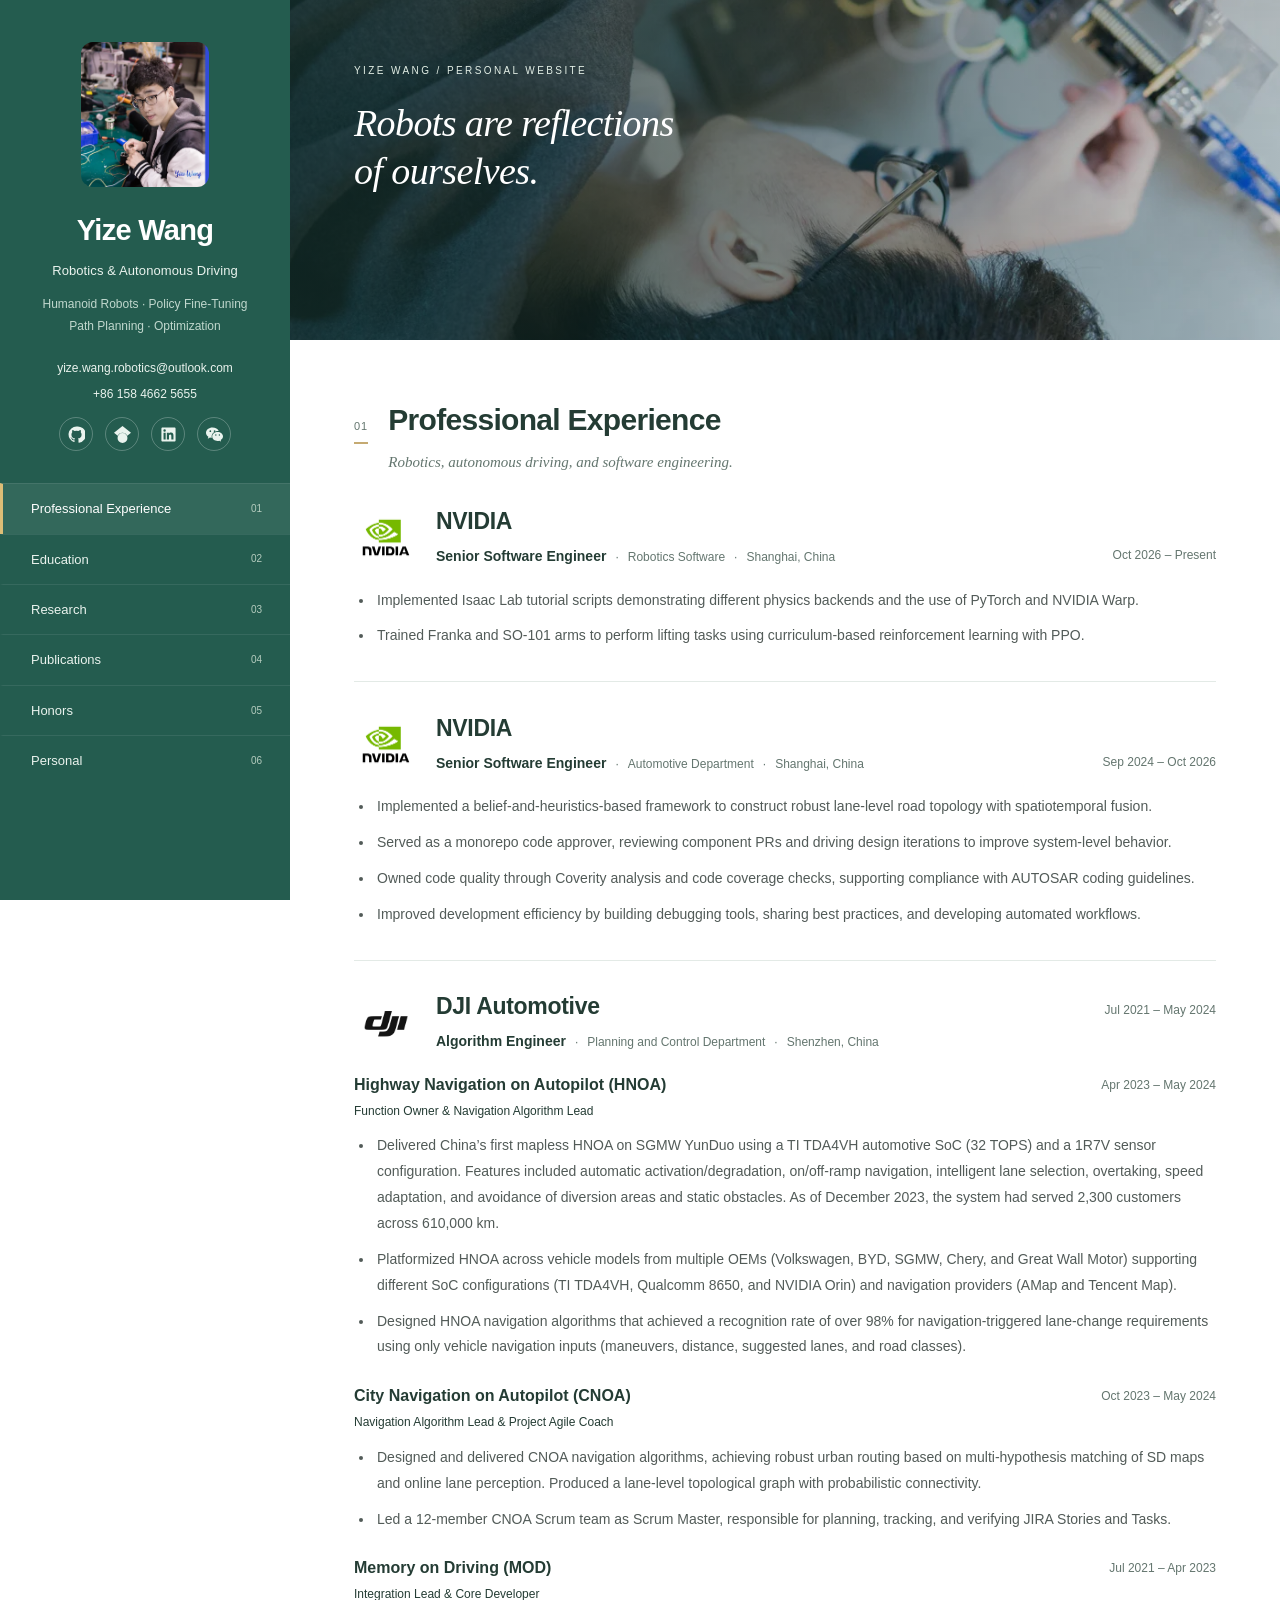
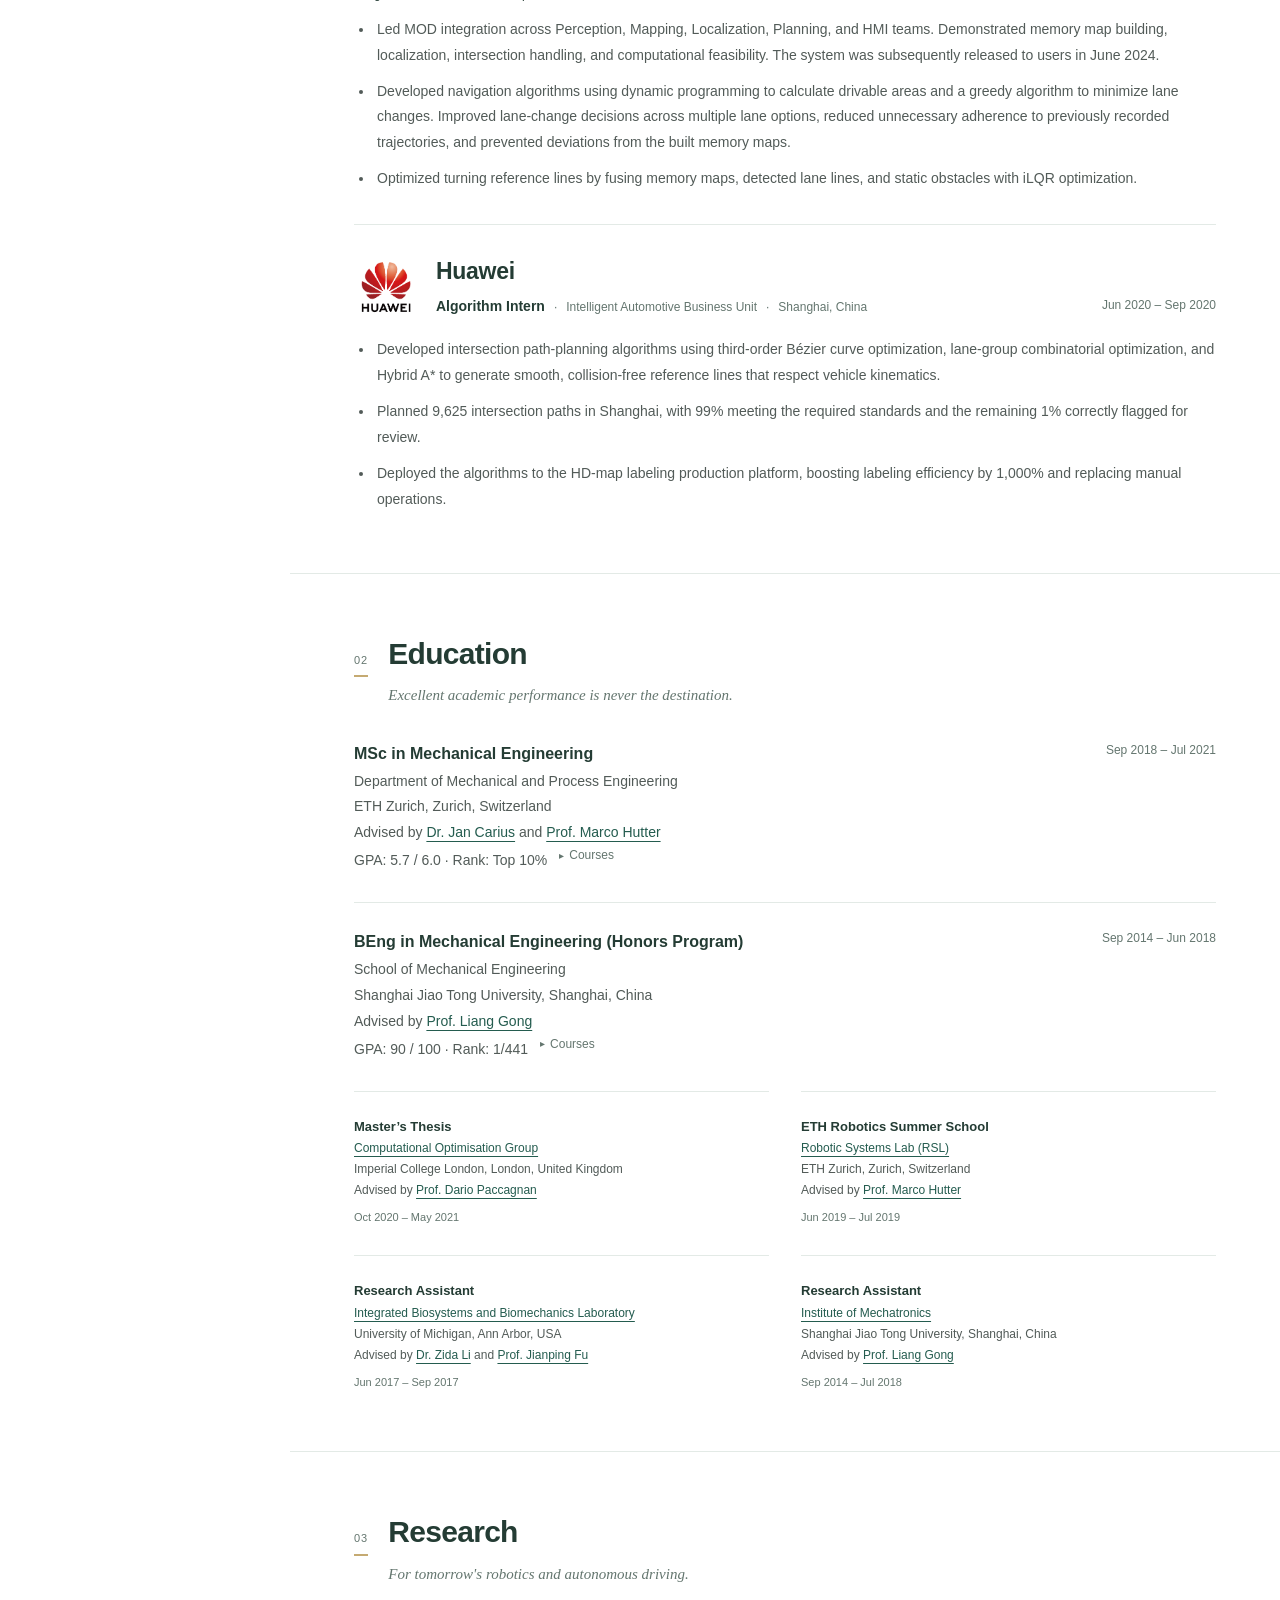
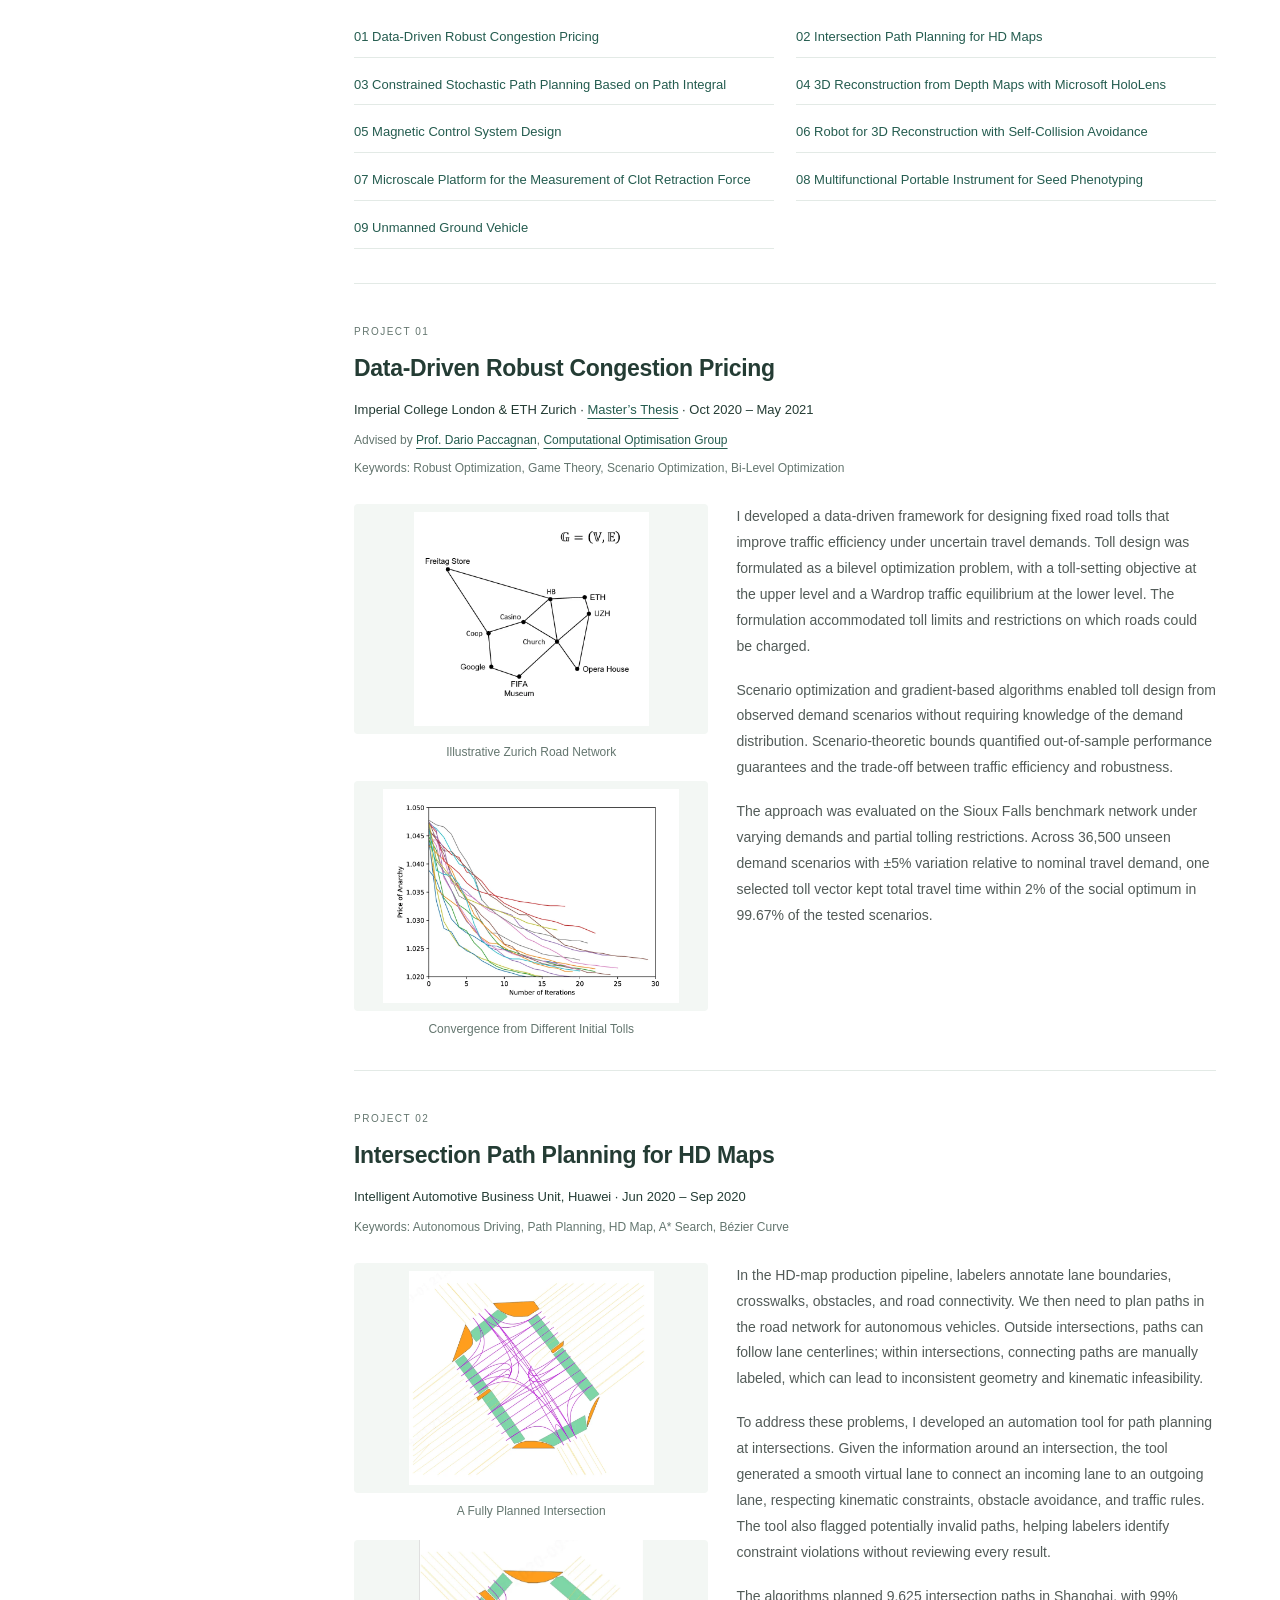
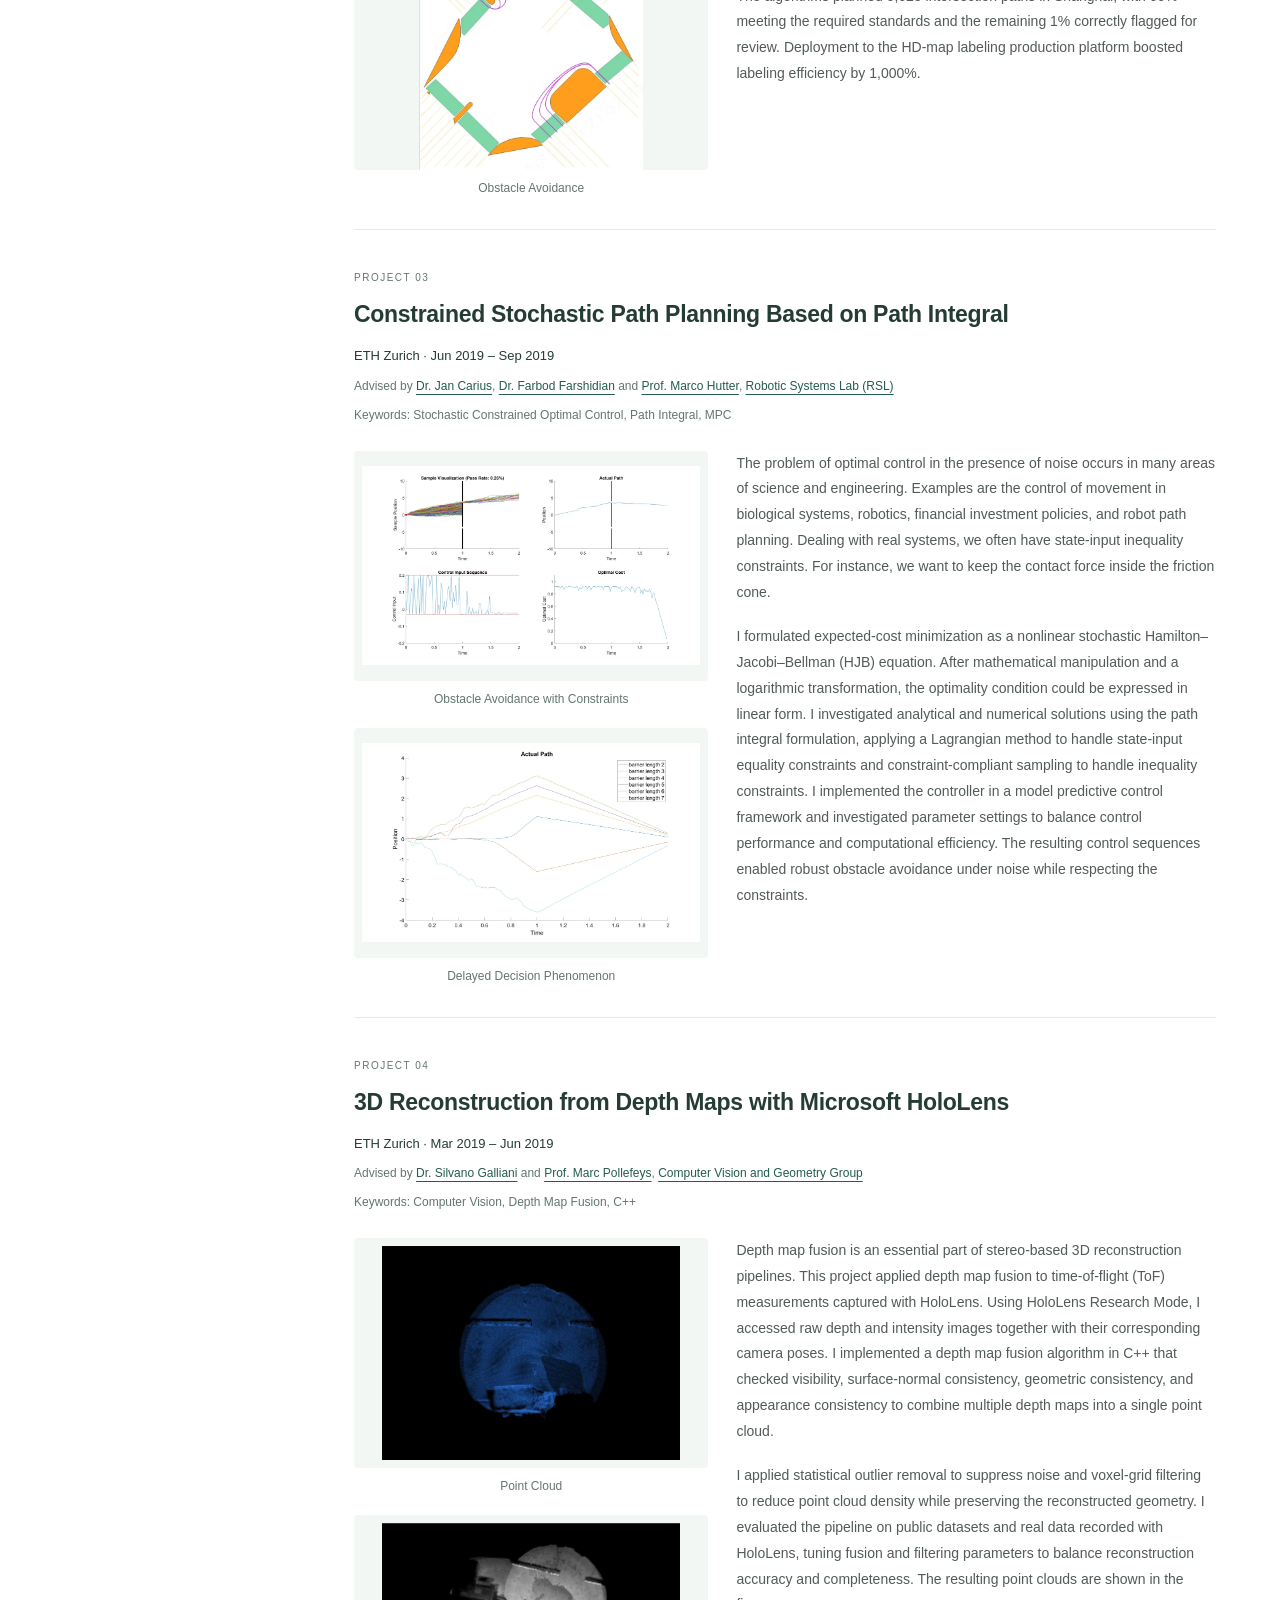
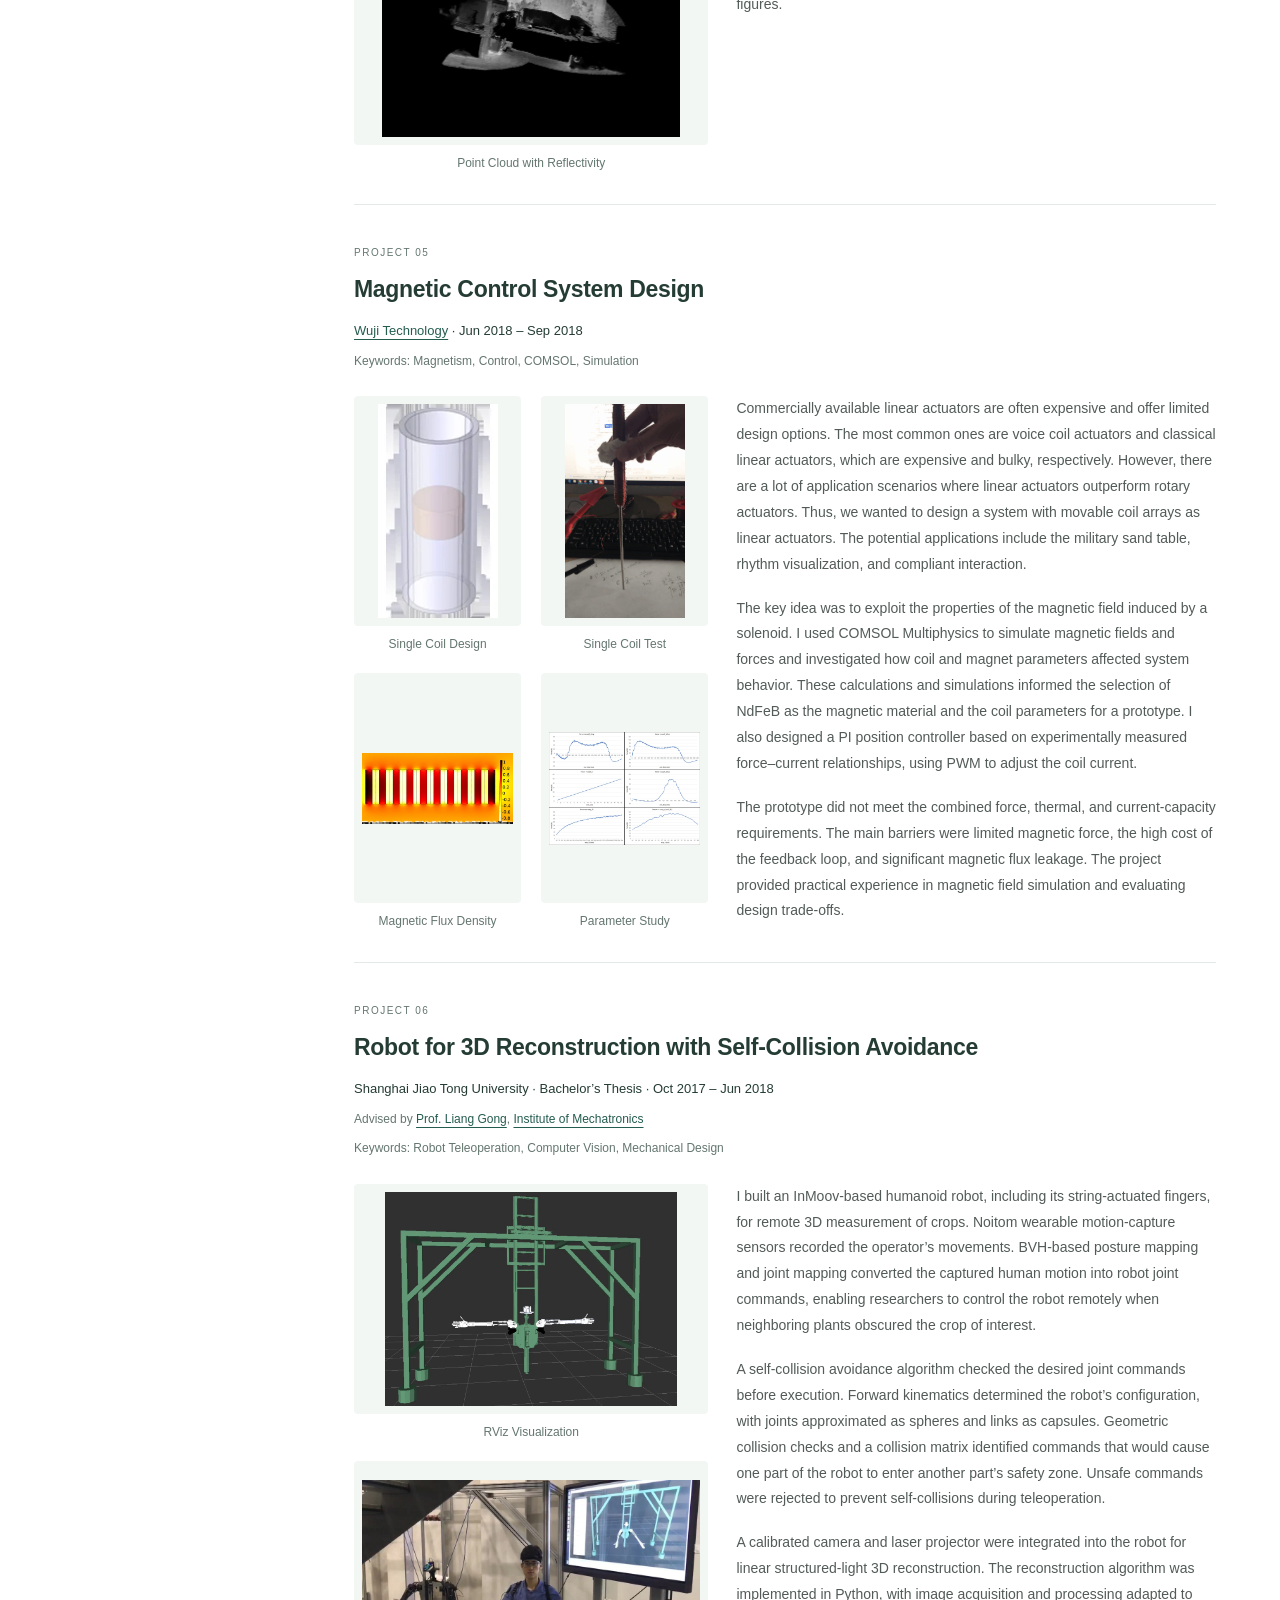
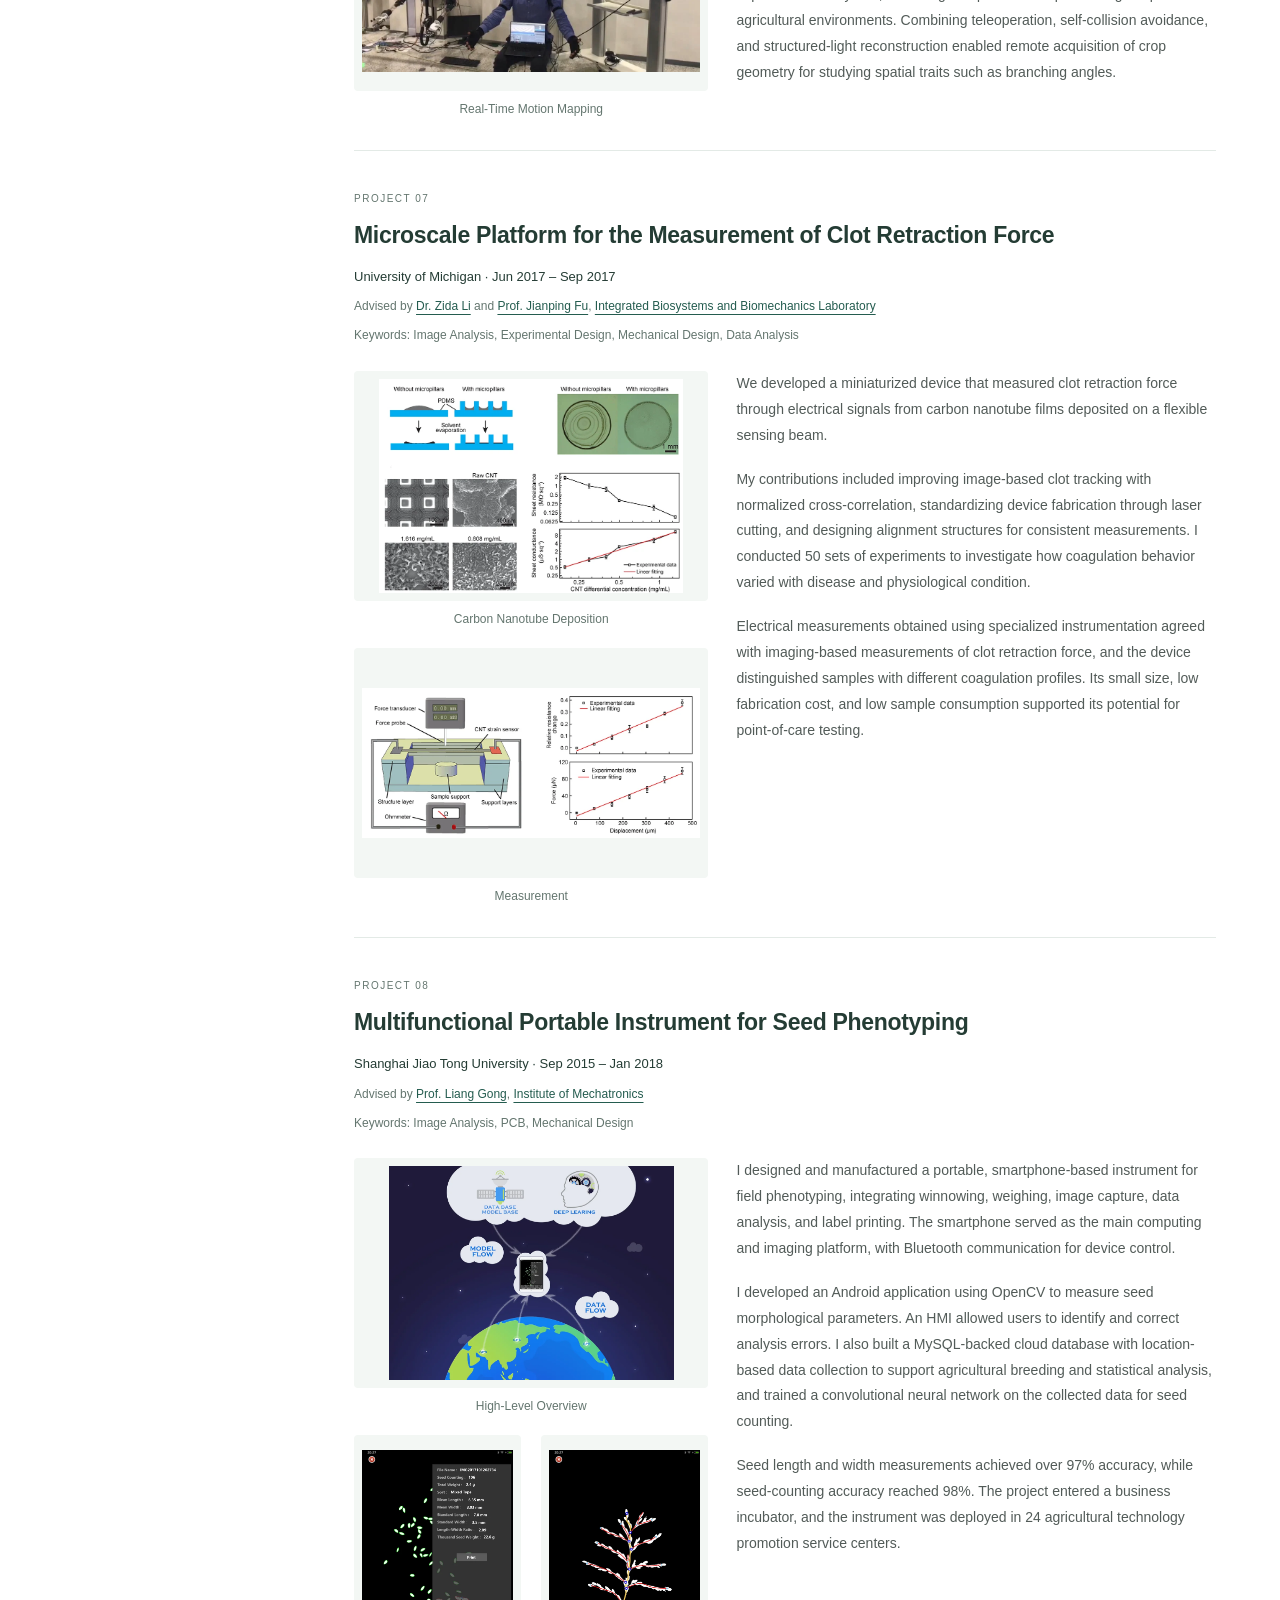
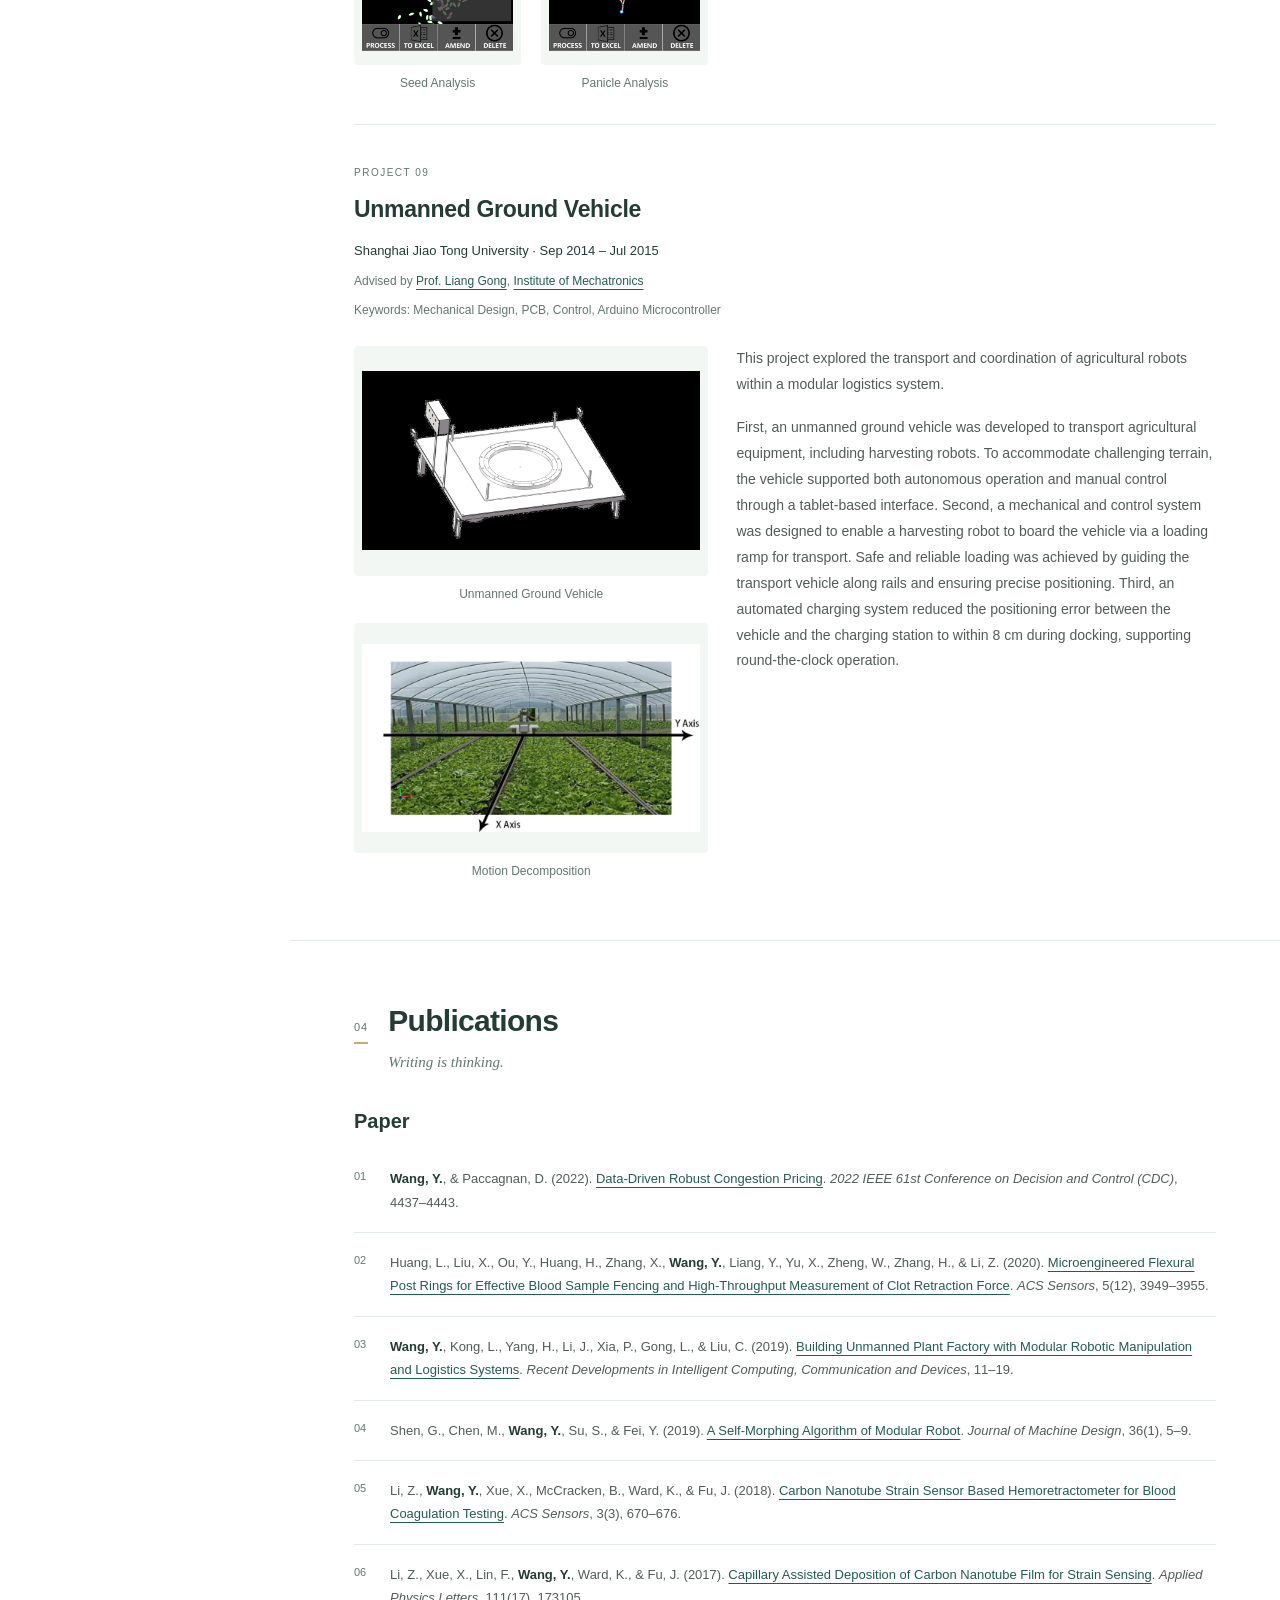
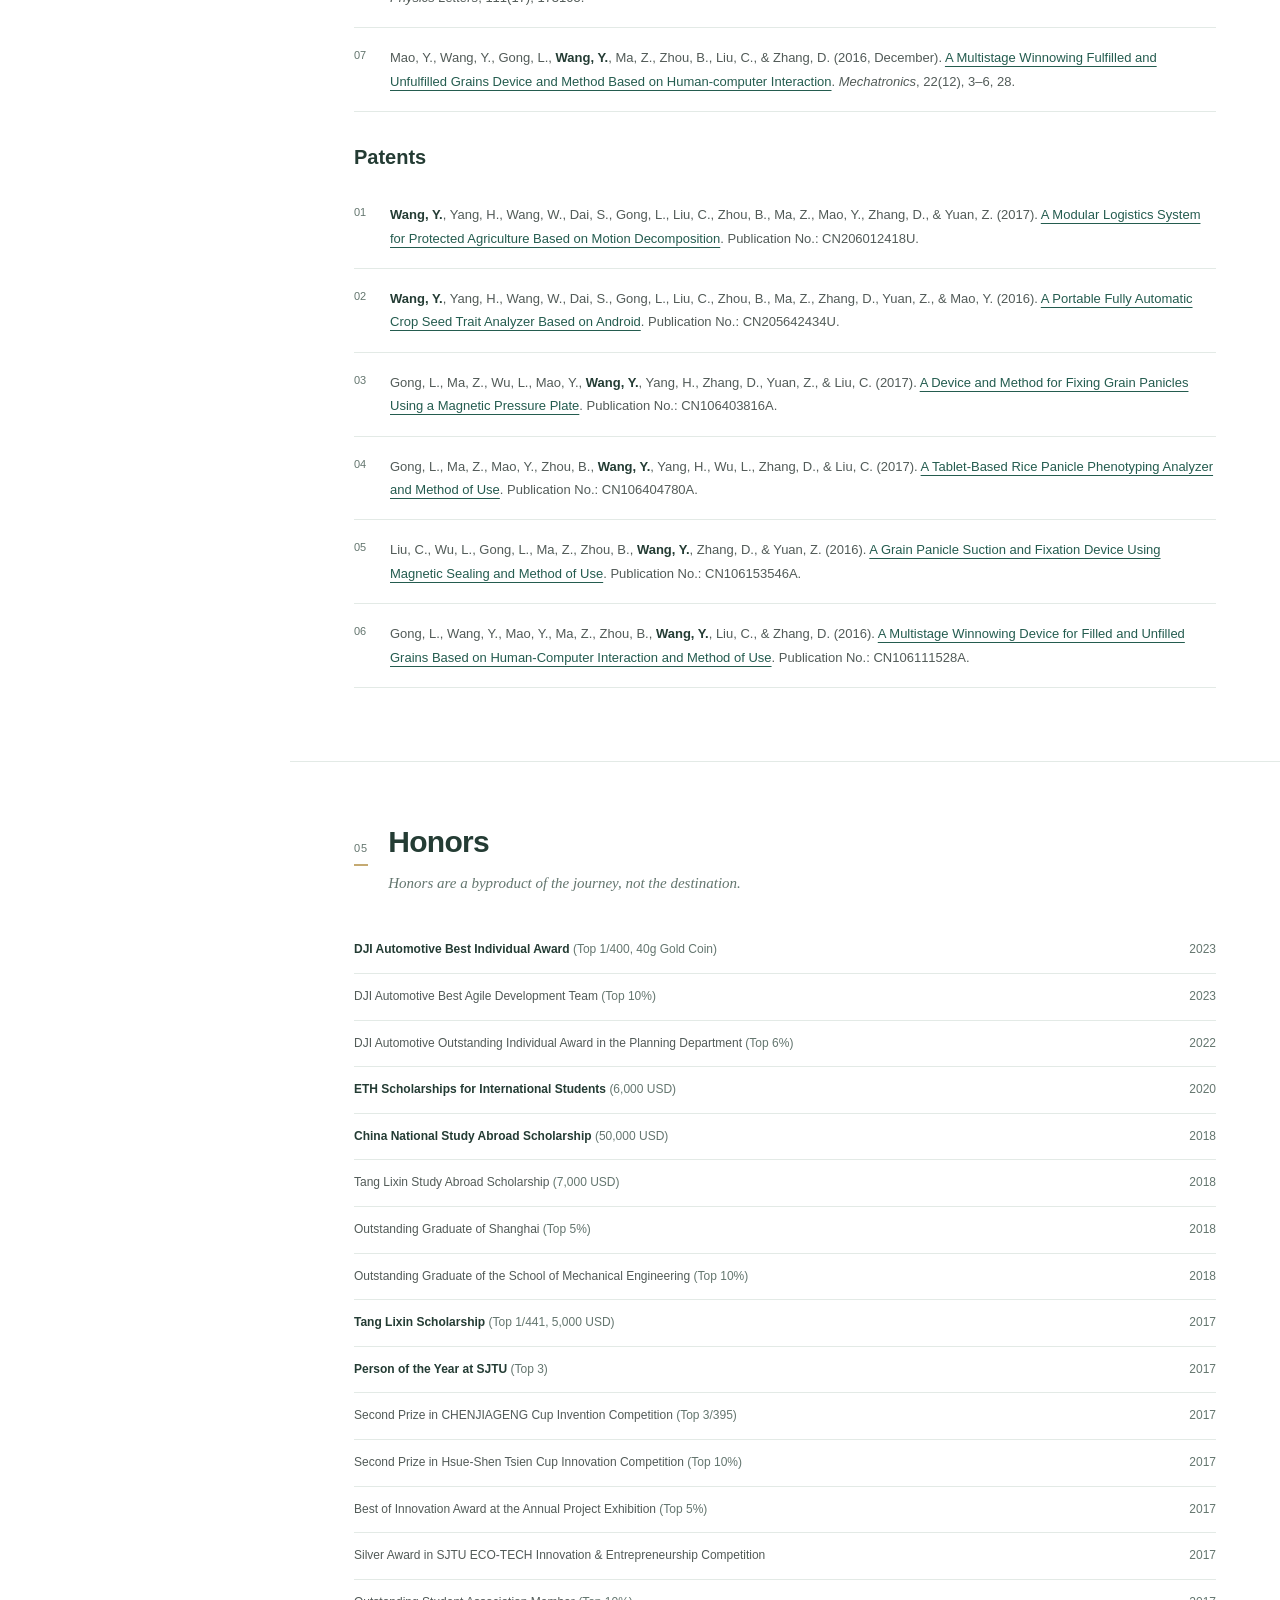
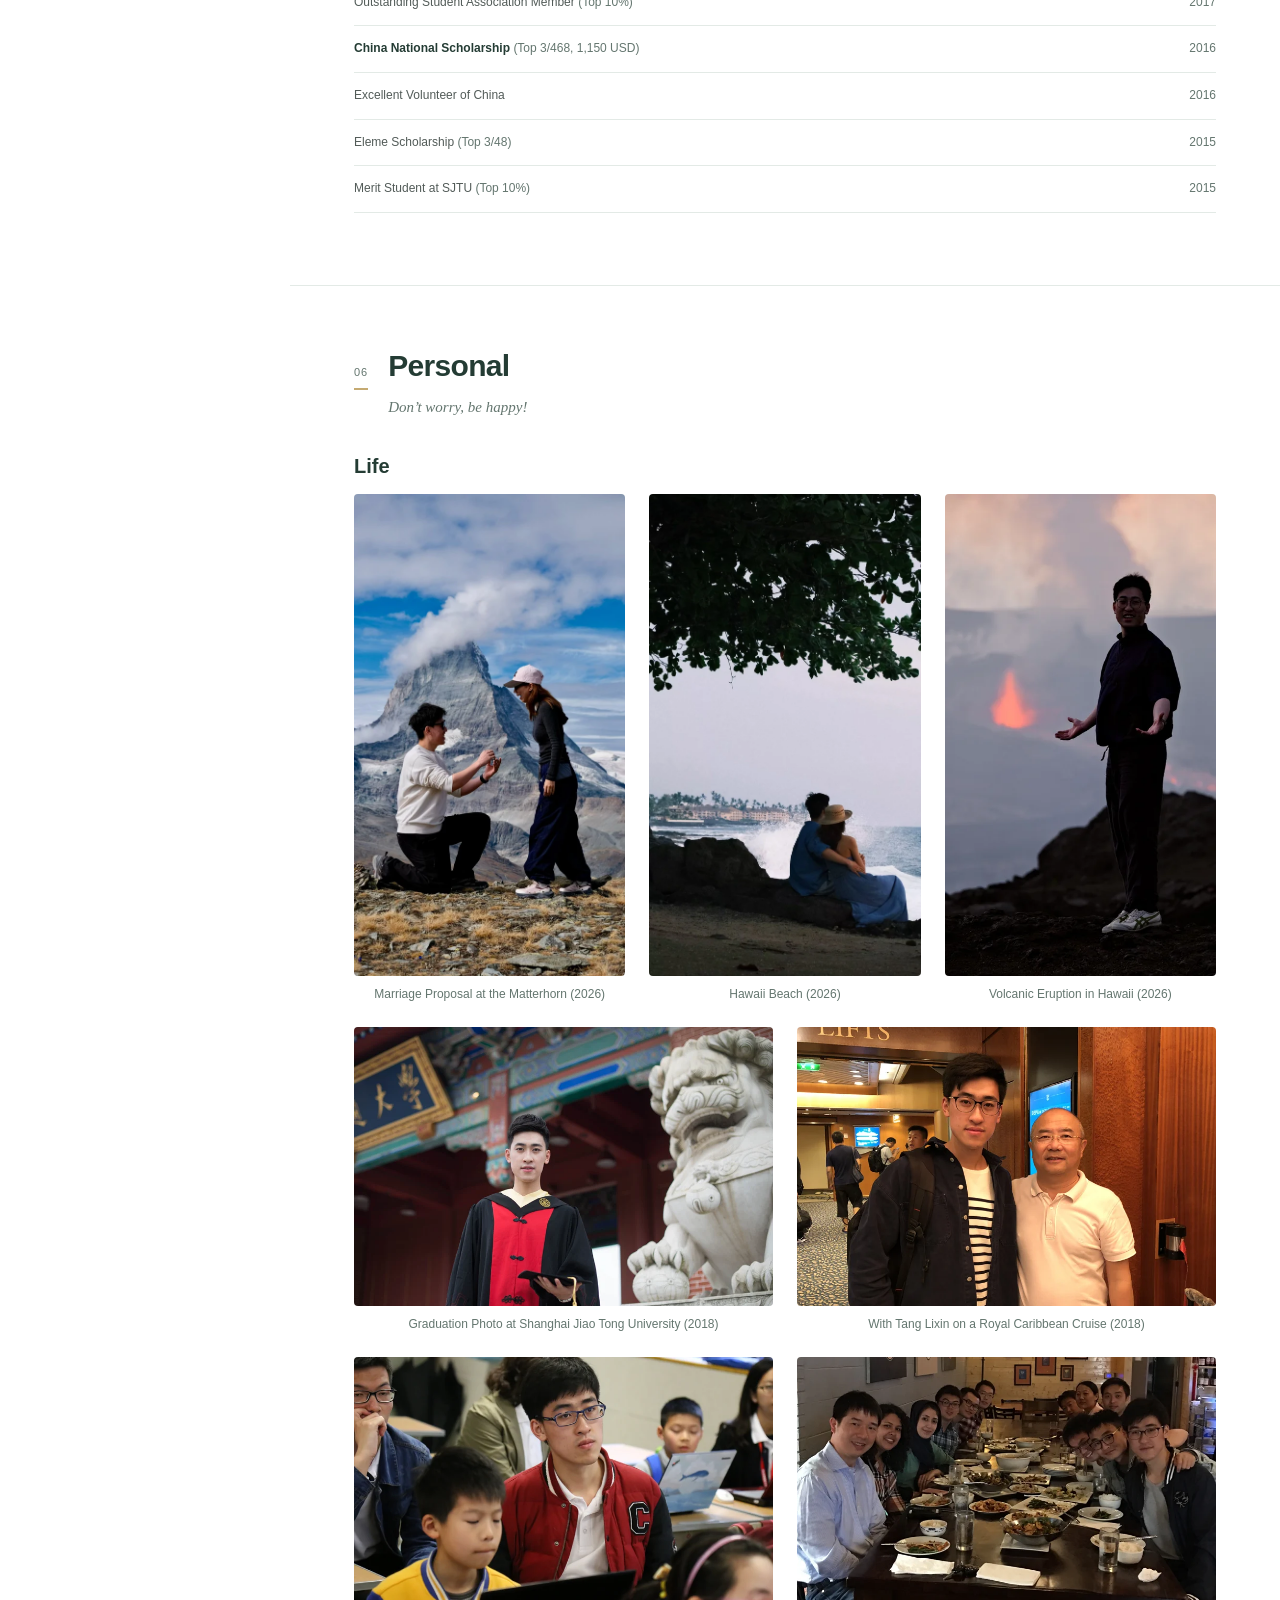
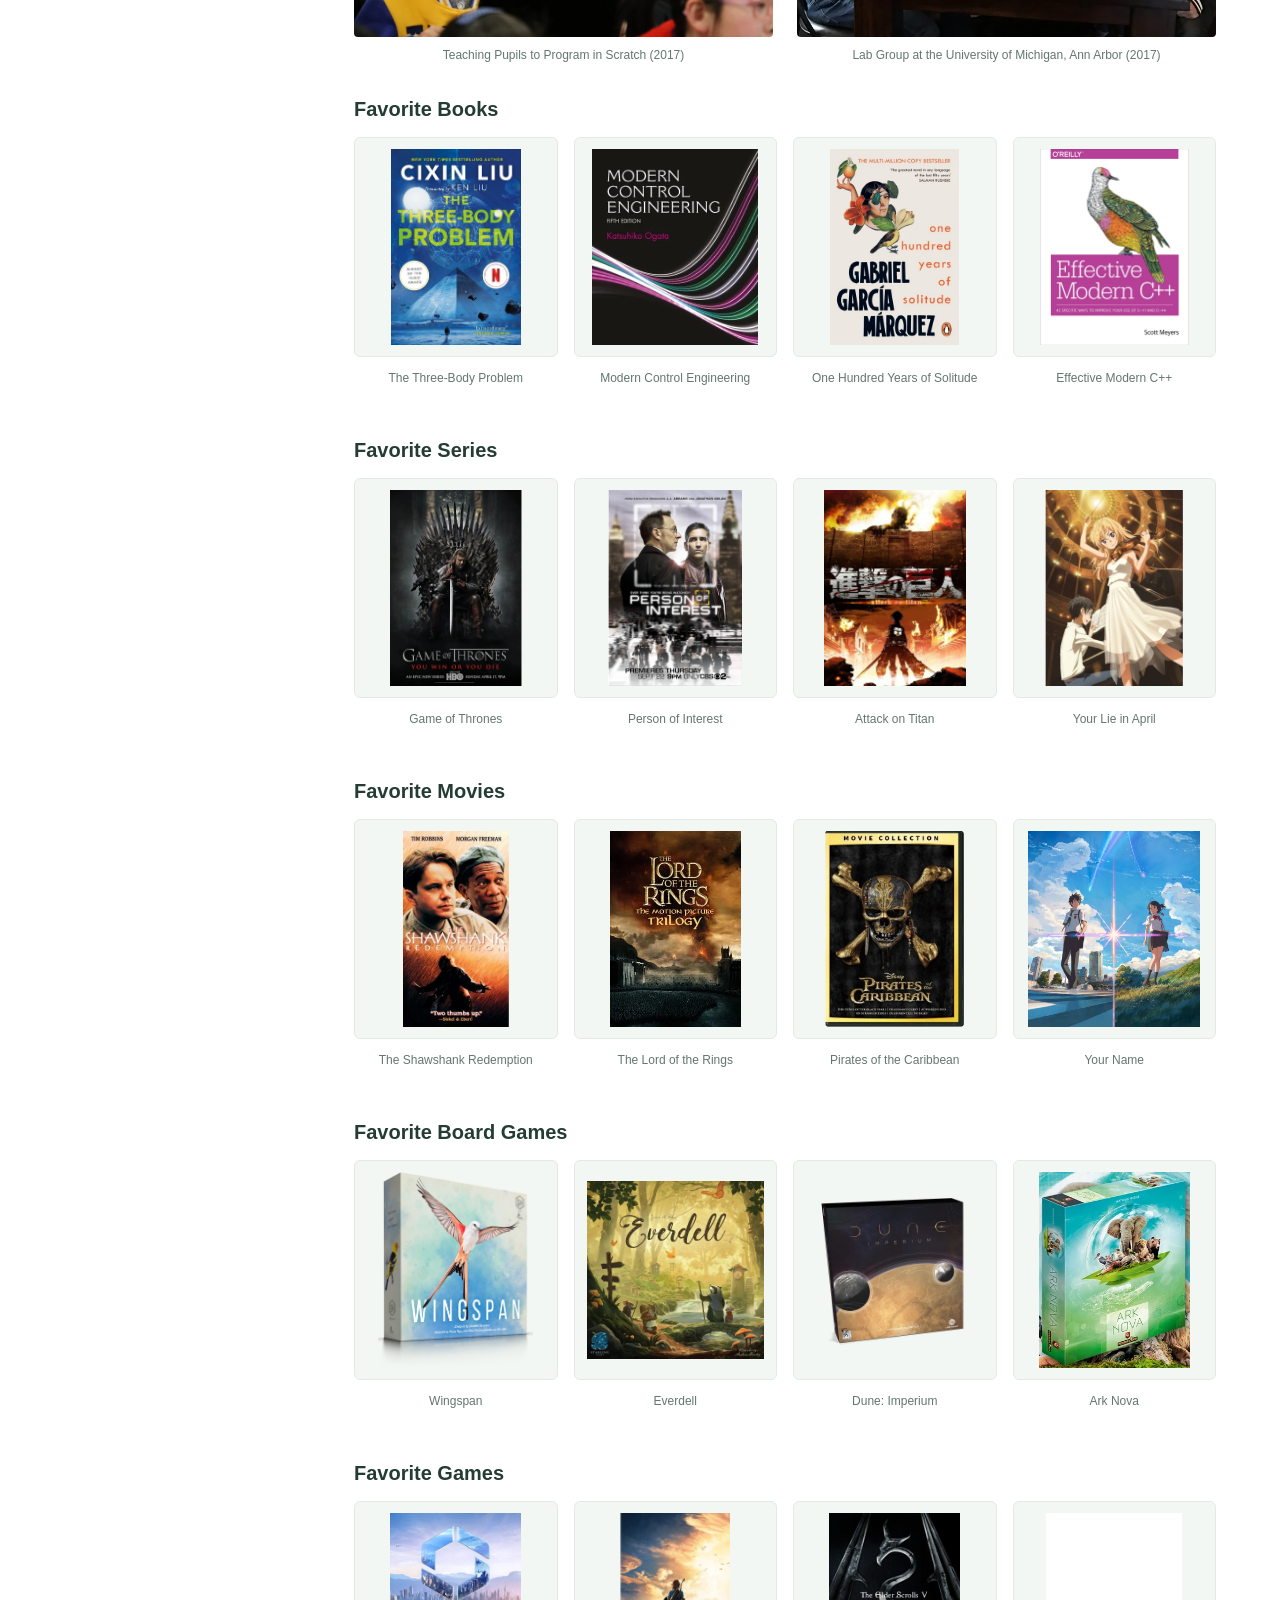
==== commit 48778e87: "Complete 2016 winnowing paper volume and issue from CNKI record" ====
--- a/index.html
+++ b/index.html
@@ -18,7 +18,7 @@
 <section id="career" aria-labelledby="career-title"><div class="container"><header class="section-heading"><span class="section-number">01</span><div><h2 id="career-title">Professional Experience</h2><p>Robotics, autonomous driving, and software engineering.</p></div></header><div class="career-list"><article class="career-entry"><div class="career-entry-heading"><div class="career-logo"><img src="images/previews/company-nvidia.webp" alt="NVIDIA logo" width="256" height="214" decoding="async" loading="lazy"></div><div class="career-identity"><h3>NVIDIA</h3><header class="career-heading"><p class="career-meta"><span class="career-role">Senior Software Engineer</span><span class="career-department">Robotics Software</span><span class="career-location">Shanghai, China</span></p><p class="date">Oct 2026 – Present</p></header></div></div><div class="career-position"><ul class="career-highlights"><li>Implemented Isaac Lab tutorial scripts demonstrating different physics backends and the use of PyTorch and NVIDIA Warp.</li><li>Trained Franka and SO-101 arms to perform lifting tasks using curriculum-based reinforcement learning with PPO.</li></ul></div></article><article class="career-entry"><div class="career-entry-heading"><div class="career-logo"><img src="images/previews/company-nvidia.webp" alt="NVIDIA logo" width="256" height="214" decoding="async" loading="lazy"></div><div class="career-identity"><h3>NVIDIA</h3><header class="career-heading"><p class="career-meta"><span class="career-role">Senior Software Engineer</span><span class="career-department">Automotive Department</span><span class="career-location">Shanghai, China</span></p><p class="date">Sep 2024 – Oct 2026</p></header></div></div><div class="career-position"><ul class="career-highlights"><li>Implemented a belief-and-heuristics-based framework to construct robust lane-level road topology with spatiotemporal fusion.</li><li>Served as a monorepo code approver, reviewing component PRs and driving design iterations to improve system-level behavior.</li><li>Owned code quality through Coverity analysis and code coverage checks, supporting compliance with AUTOSAR coding guidelines.</li><li>Improved development efficiency by building debugging tools, sharing best practices, and developing automated workflows.</li></ul></div></article><article class="career-entry"><div class="career-entry-heading"><div class="career-logo"><img src="images/previews/company-dji.webp" alt="DJI Automotive logo" width="180" height="180" decoding="async" loading="lazy"></div><div class="career-identity"><header class="career-company-heading"><h3>DJI Automotive</h3><p class="date">Jul 2021 – May 2024</p></header><header class="career-heading"><p class="career-meta"><span class="career-role">Algorithm Engineer</span><span class="career-department">Planning and Control Department</span><span class="career-location">Shenzhen, China</span></p></header></div></div><div class="career-position"><div class="career-project"><header><div><h4>Highway Navigation on Autopilot (HNOA)</h4><p class="career-project-role">Function Owner &amp; Navigation Algorithm Lead</p></div><p class="date">Apr 2023 – May 2024</p></header><ul class="career-highlights"><li>Delivered China’s first mapless HNOA on SGMW YunDuo using a TI TDA4VH automotive SoC (32 TOPS) and a 1R7V sensor configuration. Features included automatic activation/degradation, on/off-ramp navigation, intelligent lane selection, overtaking, speed adaptation, and avoidance of diversion areas and static obstacles. As of December 2023, the system had served 2,300 customers across 610,000 km.</li><li>Platformized HNOA across vehicle models from multiple OEMs (Volkswagen, BYD, SGMW, Chery, and Great Wall Motor) supporting different SoC configurations (TI TDA4VH, Qualcomm 8650, and NVIDIA Orin) and navigation providers (AMap and Tencent Map).</li><li>Designed HNOA navigation algorithms that achieved a recognition rate of over 98% for navigation-triggered lane-change requirements using only vehicle navigation inputs (maneuvers, distance, suggested lanes, and road classes).</li></ul></div><div class="career-project"><header><div><h4>City Navigation on Autopilot (CNOA)</h4><p class="career-project-role">Navigation Algorithm Lead &amp; Project Agile Coach</p></div><p class="date">Oct 2023 – May 2024</p></header><ul class="career-highlights"><li>Designed and delivered CNOA navigation algorithms, achieving robust urban routing based on multi-hypothesis matching of SD maps and online lane perception. Produced a lane-level topological graph with probabilistic connectivity.</li><li>Led a 12-member CNOA Scrum team as Scrum Master, responsible for planning, tracking, and verifying JIRA Stories and Tasks.</li></ul></div><div class="career-project"><header><div><h4>Memory on Driving (MOD)</h4><p class="career-project-role">Integration Lead &amp; Core Developer</p></div><p class="date">Jul 2021 – Apr 2023</p></header><ul class="career-highlights"><li>Led MOD integration across Perception, Mapping, Localization, Planning, and HMI teams. Demonstrated memory map building, localization, intersection handling, and computational feasibility. The system was subsequently released to users in June 2024.</li><li>Developed navigation algorithms using dynamic programming to calculate drivable areas and a greedy algorithm to minimize lane changes. Improved lane-change decisions across multiple lane options, reduced unnecessary adherence to previously recorded trajectories, and prevented deviations from the built memory maps.</li><li>Optimized turning reference lines by fusing memory maps, detected lane lines, and static obstacles with iLQR optimization.</li></ul></div></div></article><article class="career-entry"><div class="career-entry-heading"><div class="career-logo"><img src="images/previews/company-huawei.webp" alt="Huawei logo" width="181" height="181" decoding="async" loading="lazy"></div><div class="career-identity"><h3>Huawei</h3><header class="career-heading"><p class="career-meta"><span class="career-role">Algorithm Intern</span><span class="career-department">Intelligent Automotive Business Unit</span><span class="career-location">Shanghai, China</span></p><p class="date">Jun 2020 – Sep 2020</p></header></div></div><div class="career-position"><ul class="career-highlights"><li>Developed intersection path-planning algorithms using third-order Bézier curve optimization, lane-group combinatorial optimization, and Hybrid A* to generate smooth, collision-free reference lines that respect vehicle kinematics.</li><li>Planned 9,625 intersection paths in Shanghai, with 99% meeting the required standards and the remaining 1% correctly flagged for review.</li><li>Deployed the algorithms to the HD-map labeling production platform, boosting labeling efficiency by 1,000% and replacing manual operations.</li></ul></div></article></div></div></section>
 <section id="education" aria-labelledby="education-title"><div class="container"><header class="section-heading"><span class="section-number">02</span><div><h2 id="education-title">Education</h2><p>Excellent academic performance is never the destination.</p></div></header><div class="education-list"><article class="education-entry education-primary"><div class="education-body"><strong>MSc in Mechanical Engineering</strong><br/>Department of Mechanical and Process Engineering<br/>ETH Zurich, Zurich, Switzerland<br/>Advised by <a href="https://jan.carius.io/about/" target="_blank" rel="noopener noreferrer">Dr. Jan Carius</a> and <a href="https://rsl.ethz.ch/the-lab/people/person-detail.hutter.html" target="_blank" rel="noopener noreferrer">Prof. Marco Hutter</a><br/><div class="degree-stats"><span class="degree-score">GPA: 5.7 / 6.0 · Rank: Top 10%</span><details class="courses"><summary aria-label="Graduate Courses" title="Graduate Courses">Courses</summary><div class="table-scroll"><table><caption>Graduate Courses and Grades</caption><thead><tr><th scope="col">Course</th><th scope="col">Grade</th></tr></thead><tbody><tr><td><span class="course-code">151-0851-00</span> Robot Dynamics</td><td>5.5 / 6.0</td></tr><tr><td><span class="course-code">151-0604-00</span> Microrobotics</td><td>5.5 / 6.0</td></tr><tr><td><span class="course-code">151-0563-01</span> Dynamic Programming and Optimal Control</td><td>5.5 / 6.0</td></tr><tr><td><span class="course-code">151-0854-00</span> Autonomous Mobile Robots</td><td>6.0 / 6.0</td></tr><tr><td><span class="course-code">151-0660-00</span> Model Predictive Control</td><td>6.0 / 6.0</td></tr><tr><td><span class="course-code">151-0566-00</span> Recursive Estimation</td><td>5.3 / 6.0</td></tr><tr><td><span class="course-code">252-0579-00</span> 3D Vision</td><td>5.5 / 6.0</td></tr><tr><td><span class="course-code">227-0216-00</span> Control Systems II</td><td>5.3 / 6.0</td></tr><tr><td><span class="course-code">227-0225-00</span> Linear System Theory</td><td>6.0 / 6.0</td></tr><tr><td><span class="course-code">263-5210-00</span> Probabilistic Artificial Intelligence</td><td>5.5 / 6.0</td></tr></tbody></table></div></details></div></div><p class="date">Sep 2018 – Jul 2021</p></article><article class="education-entry education-primary"><div class="education-body"><strong>BEng in Mechanical Engineering (Honors Program)</strong><br/>School of Mechanical Engineering<br/>Shanghai Jiao Tong University, Shanghai, China<br/>Advised by <a href="https://me.sjtu.edu.cn/en/FullTimeTeacher/gongliang.html" target="_blank" rel="noopener noreferrer">Prof. Liang Gong</a><br/><div class="degree-stats"><span class="degree-score">GPA: 90 / 100 · Rank: 1/441</span><details class="courses"><summary aria-label="Undergraduate Core Courses" title="Undergraduate Core Courses">Courses</summary><div class="table-scroll"><table><caption>Undergraduate Core Courses and Grades</caption><thead><tr><th scope="col">Course</th><th scope="col">Grade</th></tr></thead><tbody><tr><td><span class="course-code">ME429</span> Design and Practice of Mechatronic Systems</td><td>90 / 100</td></tr><tr><td><span class="course-code">EE205</span> Electrical and Electronic Technology</td><td>99 / 100</td></tr><tr><td><span class="course-code">ME113</span> Programming: Principles and Practice Using C++</td><td>93 / 100</td></tr><tr><td><span class="course-code">ME208</span> Design and Manufacture</td><td>90 / 100</td></tr><tr><td><span class="course-code">ME369</span> Modeling Analysis and System Control</td><td>85 / 100</td></tr><tr><td><span class="course-code">ME399</span> Measurement Principles and Technologies</td><td>97 / 100</td></tr><tr><td><span class="course-code">ME345</span> Engineering Material</td><td>95 / 100</td></tr><tr><td><span class="course-code">ES004</span> Electronic System Design Based on Android System</td><td>98 / 100</td></tr><tr><td><span class="course-code">CS902</span> Thinking and Approach of Programming</td><td>94 / 100</td></tr><tr><td><span class="course-code">EM003</span> Engineering Fluid Mechanics</td><td>91 / 100</td></tr><tr><td><span class="course-code">BE203</span> Engineering Thermodynamics</td><td>92 / 100</td></tr><tr><td><span class="course-code">MA097</span> Mathematical Methods in Physics</td><td>88 / 100</td></tr><tr><td><span class="course-code">MA118</span> Mathematical Analysis</td><td>91 / 100</td></tr><tr><td><span class="course-code">EM001</span> Theoretical Mechanics</td><td>89 / 100</td></tr><tr><td><span class="course-code">MA119</span> Probability and Statistics</td><td>91 / 100</td></tr></tbody></table></div></details></div></div><p class="date">Sep 2014 – Jun 2018</p></article><article class="education-entry education-secondary"><div class="education-body"><strong>Master’s Thesis</strong><br/><a href="https://optimisation.doc.ic.ac.uk/" target="_blank" rel="noopener noreferrer">Computational Optimisation Group</a><br/>Imperial College London, London, United Kingdom<br/>Advised by <a href="https://www.doc.ic.ac.uk/~dp414/" target="_blank" rel="noopener noreferrer">Prof. Dario Paccagnan</a></div><p class="date">Oct 2020 – May 2021</p></article><article class="education-entry education-secondary"><div class="education-body"><strong>ETH Robotics Summer School</strong><br/><a href="https://rsl.ethz.ch/" target="_blank" rel="noopener noreferrer">Robotic Systems Lab (RSL)</a><br/>ETH Zurich, Zurich, Switzerland<br/>Advised by <a href="https://rsl.ethz.ch/the-lab/people/person-detail.hutter.html" target="_blank" rel="noopener noreferrer">Prof. Marco Hutter</a></div><p class="date">Jun 2019 – Jul 2019</p></article><article class="education-entry education-secondary"><div class="education-body"><strong>Research Assistant</strong><br/><a href="https://me-web.engin.umich.edu/ibbl/" target="_blank" rel="noopener noreferrer">Integrated Biosystems and Biomechanics Laboratory</a><br/>University of Michigan, Ann Arbor, USA<br/>Advised by <a href="https://med.szu.edu.cn/en/faculty/engineering/content_10211" target="_blank" rel="noopener noreferrer">Dr. Zida Li</a> and <a href="https://me.engin.umich.edu/people/faculty/jianping-fu" target="_blank" rel="noopener noreferrer">Prof. Jianping Fu</a></div><p class="date">Jun 2017 – Sep 2017</p></article><article class="education-entry education-secondary"><div class="education-body"><strong>Research Assistant</strong><br/><a href="https://me.sjtu.edu.cn/upload2/file/20180927/Institute%20of%20Mechatronics%20%26%20Logistics%20Equipment.pdf" target="_blank" rel="noopener noreferrer">Institute of Mechatronics</a><br/>Shanghai Jiao Tong University, Shanghai, China<br/>Advised by <a href="https://me.sjtu.edu.cn/en/FullTimeTeacher/gongliang.html" target="_blank" rel="noopener noreferrer">Prof. Liang Gong</a></div><p class="date">Sep 2014 – Jul 2018</p></article></div></div></section>
 <section id="research" aria-labelledby="research-title"><div class="container"><header class="section-heading"><span class="section-number">03</span><div><h2 id="research-title">Research</h2><p>For tomorrow&#39;s robotics and autonomous driving.</p></div></header><div class="project-index"><a href="#congestion-pricing">01 Data-Driven Robust Congestion Pricing</a><a href="#project-1">02 Intersection Path Planning for HD Maps</a><a href="#project-2">03 Constrained Stochastic Path Planning Based on Path Integral</a><a href="#project-3">04 3D Reconstruction from Depth Maps with Microsoft HoloLens</a><a href="#project-4">05 Magnetic Control System Design</a><a href="#project-5">06 Robot for 3D Reconstruction with Self-Collision Avoidance</a><a href="#project-6">07 Microscale Platform for the Measurement of Clot Retraction Force</a><a href="#project-7">08 Multifunctional Portable Instrument for Seed Phenotyping</a><a href="#project-8">09 Unmanned Ground Vehicle</a></div><article class="project" id="congestion-pricing"><header><span class="project-number">PROJECT 01</span><h3>Data-Driven Robust Congestion Pricing</h3><p class="project-meta"><span class="project-meta-row">Imperial College London &amp; ETH Zurich · <a href="https://www.research-collection.ethz.ch/entities/publication/f4e3fa8f-d216-4f61-a9af-45d997415aec" target="_blank" rel="noopener noreferrer">Master’s Thesis</a> · Oct 2020 – May 2021</span><span class="project-meta-row">Advised by <a href="https://www.doc.ic.ac.uk/~dp414/" target="_blank" rel="noopener noreferrer">Prof. Dario Paccagnan</a>, <a href="https://optimisation.doc.ic.ac.uk/" target="_blank" rel="noopener noreferrer">Computational Optimisation Group</a></span><span class="project-meta-row project-meta-keywords">Keywords: Robust Optimization, Game Theory, Scenario Optimization, Bi-Level Optimization</span></p></header><div class="project-grid"><div class="project-media"><figure><a href="images/originals/congestion-zurich-network.png" data-media aria-label="Illustrative Zurich Road Network"><img src="images/previews/congestion-zurich-network.webp" alt="Illustrative Zurich Road Network" width="754" height="686" decoding="async" loading="lazy"></a><figcaption>Illustrative Zurich Road Network</figcaption></figure><figure><a href="images/originals/congestion-multistart-convergence.png" data-media aria-label="Convergence from Different Initial Tolls"><img src="images/previews/congestion-multistart-convergence.webp" alt="Convergence from Different Initial Tolls" width="1036" height="748" decoding="async" loading="lazy"></a><figcaption>Convergence from Different Initial Tolls</figcaption></figure></div><div class="project-copy"><p>I developed a data-driven framework for designing fixed road tolls that improve traffic efficiency under uncertain travel demands. Toll design was formulated as a bilevel optimization problem, with a toll-setting objective at the upper level and a Wardrop traffic equilibrium at the lower level. The formulation accommodated toll limits and restrictions on which roads could be charged.</p><p>Scenario optimization and gradient-based algorithms enabled toll design from observed demand scenarios without requiring knowledge of the demand distribution. Scenario-theoretic bounds quantified out-of-sample performance guarantees and the trade-off between traffic efficiency and robustness.</p><p>The approach was evaluated on the Sioux Falls benchmark network under varying demands and partial tolling restrictions. Across 36,500 unseen demand scenarios with ±5% variation relative to nominal travel demand, one selected toll vector kept total travel time within 2% of the social optimum in 99.67% of the tested scenarios.</p></div></div></article><article class="project" id="project-1"><header><span class="project-number">PROJECT 02</span><h3>Intersection Path Planning for HD Maps</h3><p class="project-meta"><span class="project-meta-row">Intelligent Automotive Business Unit, Huawei · Jun 2020 – Sep 2020</span><span class="project-meta-row project-meta-keywords">Keywords: Autonomous Driving, Path Planning, HD Map, A* Search, Bézier Curve</span></p></header><div class="project-grid"><div class="project-media"><figure><a href="images/originals/a-fully-planned-intersection_orig.png" data-media aria-label="A Fully Planned Intersection"><img src="images/previews/a-fully-planned-intersection_orig.webp" alt="A Fully Planned Intersection" width="915" height="800" decoding="async" loading="lazy"></a><figcaption>A Fully Planned Intersection</figcaption></figure><figure><a href="images/originals/8-obstacle-avoidance_orig.png" data-media aria-label="Obstacle Avoidance"><span class="media-crop" style="--crop-ratio:658/677;--crop-image-width:139.057751%;--crop-left:-19.604863%;--crop-top:-9.158050%"><img src="images/previews/8-obstacle-avoidance_orig.webp" alt="Obstacle Avoidance" width="915" height="800" decoding="async" loading="lazy"></span></a><figcaption>Obstacle Avoidance</figcaption></figure></div><div class="project-copy"><p>In the HD-map production pipeline, labelers annotate lane boundaries, crosswalks, obstacles, and road connectivity. We then need to plan paths in the road network for autonomous vehicles. Outside intersections, paths can follow lane centerlines; within intersections, connecting paths are manually labeled, which can lead to inconsistent geometry and kinematic infeasibility.</p><p>To address these problems, I developed an automation tool for path planning at intersections. Given the information around an intersection, the tool generated a smooth virtual lane to connect an incoming lane to an outgoing lane, respecting kinematic constraints, obstacle avoidance, and traffic rules. The tool also flagged potentially invalid paths, helping labelers identify constraint violations without reviewing every result.</p><p>The algorithms planned 9,625 intersection paths in Shanghai, with 99% meeting the required standards and the remaining 1% correctly flagged for review. Deployment to the HD-map labeling production platform boosted labeling efficiency by 1,000%.</p></div></div></article><article class="project" id="project-2"><header><span class="project-number">PROJECT 03</span><h3>Constrained Stochastic Path Planning Based on Path Integral</h3><p class="project-meta"><span class="project-meta-row">ETH Zurich · Jun 2019 – Sep 2019</span><span class="project-meta-row">Advised by <a href="https://jan.carius.io/about/" target="_blank" rel="noopener noreferrer">Dr. Jan Carius</a>, <a href="https://scholar.google.com/citations?user=ciragesAAAAJ&amp;hl=en" target="_blank" rel="noopener noreferrer">Dr. Farbod Farshidian</a> and <a href="https://rsl.ethz.ch/the-lab/people/person-detail.hutter.html" target="_blank" rel="noopener noreferrer">Prof. Marco Hutter</a>, <a href="https://rsl.ethz.ch/" target="_blank" rel="noopener noreferrer">Robotic Systems Lab (RSL)</a></span><span class="project-meta-row project-meta-keywords">Keywords: Stochastic Constrained Optimal Control, Path Integral, MPC</span></p></header><div class="project-grid"><div class="project-media"><figure><a href="images/originals/input-constrained-10-000_orig.png" data-media aria-label="Obstacle Avoidance with Constraints"><img src="images/previews/input-constrained-10-000_orig.webp" alt="Obstacle Avoidance with Constraints" width="1100" height="645" decoding="async" loading="lazy"></a><figcaption>Obstacle Avoidance with Constraints</figcaption></figure><figure><a href="images/originals/delayed-decision_orig.png" data-media aria-label="Delayed Decision Phenomenon"><img src="images/previews/delayed-decision_orig.webp" alt="Delayed Decision Phenomenon" width="1100" height="645" decoding="async" loading="lazy"></a><figcaption>Delayed Decision Phenomenon</figcaption></figure></div><div class="project-copy"><p>The problem of optimal control in the presence of noise occurs in many areas of science and engineering. Examples are the control of movement in biological systems, robotics, financial investment policies, and robot path planning. Dealing with real systems, we often have state-input inequality constraints. For instance, we want to keep the contact force inside the friction cone.</p><p>I formulated expected-cost minimization as a nonlinear stochastic Hamilton–Jacobi–Bellman (HJB) equation. After mathematical manipulation and a logarithmic transformation, the optimality condition could be expressed in linear form. I investigated analytical and numerical solutions using the path integral formulation, applying a Lagrangian method to handle state-input equality constraints and constraint-compliant sampling to handle inequality constraints. I implemented the controller in a model predictive control framework and investigated parameter settings to balance control performance and computational efficiency. The resulting control sequences enabled robust obstacle avoidance under noise while respecting the constraints.</p></div></div></article><article class="project" id="project-3"><header><span class="project-number">PROJECT 04</span><h3>3D Reconstruction from Depth Maps with Microsoft HoloLens</h3><p class="project-meta"><span class="project-meta-row">ETH Zurich · Mar 2019 – Jun 2019</span><span class="project-meta-row">Advised by <a href="https://intanto.net/" target="_blank" rel="noopener noreferrer">Dr. Silvano Galliani</a> and <a href="https://inf.ethz.ch/people/person-detail.pollefeys.html" target="_blank" rel="noopener noreferrer">Prof. Marc Pollefeys</a>, <a href="https://cvg.ethz.ch/" target="_blank" rel="noopener noreferrer">Computer Vision and Geometry Group</a></span><span class="project-meta-row project-meta-keywords">Keywords: Computer Vision, Depth Map Fusion, C++</span></p></header><div class="project-grid"><div class="project-media"><figure><a href="images/originals/untitled-1_1_orig.png" data-media aria-label="Point Cloud"><img src="images/previews/untitled-1_1_orig.webp" alt="Point Cloud" width="600" height="431" decoding="async" loading="lazy"></a><figcaption>Point Cloud</figcaption></figure><figure><a href="images/originals/image12_orig.gif" data-media aria-label="Point Cloud with Reflectivity"><img src="images/previews/image12_orig-animated.webp" alt="Point Cloud with Reflectivity" width="600" height="431" decoding="async" loading="lazy"></a><figcaption>Point Cloud with Reflectivity</figcaption></figure></div><div class="project-copy"><p>Depth map fusion is an essential part of stereo-based 3D reconstruction pipelines. This project applied depth map fusion to time-of-flight (ToF) measurements captured with HoloLens. Using HoloLens Research Mode, I accessed raw depth and intensity images together with their corresponding camera poses. I implemented a depth map fusion algorithm in C++ that checked visibility, surface-normal consistency, geometric consistency, and appearance consistency to combine multiple depth maps into a single point cloud.</p><p>I applied statistical outlier removal to suppress noise and voxel-grid filtering to reduce point cloud density while preserving the reconstructed geometry. I evaluated the pipeline on public datasets and real data recorded with HoloLens, tuning fusion and filtering parameters to balance reconstruction accuracy and completeness. The resulting point clouds are shown in the figures.</p></div></div></article><article class="project" id="project-4"><header><span class="project-number">PROJECT 05</span><h3>Magnetic Control System Design</h3><p class="project-meta"><span class="project-meta-row"><a href="https://www.wuji.tech/en/" target="_blank" rel="noopener noreferrer">Wuji Technology</a> · Jun 2018 – Sep 2018</span><span class="project-meta-row project-meta-keywords">Keywords: Magnetism, Control, COMSOL, Simulation</span></p></header><div class="project-grid"><div class="project-media"><figure><a href="images/originals/untitled-2_2_orig.png" data-media aria-label="Single Coil Design"><img src="images/previews/untitled-2_2_orig.webp" alt="Single Coil Design" width="150" height="267" decoding="async" loading="lazy"></a><figcaption>Single Coil Design</figcaption></figure><figure><a href="images/originals/image9_orig.gif" data-media aria-label="Single Coil Test"><img src="images/previews/image9_orig-animated.webp" alt="Single Coil Test" width="150" height="267" decoding="async" loading="lazy"></a><figcaption>Single Coil Test</figcaption></figure><figure><a href="images/originals/image6_orig.png" data-media aria-label="Magnetic Flux Density"><img src="images/previews/image6_orig.webp" alt="Magnetic Flux Density" width="1100" height="519" decoding="async" loading="lazy"></a><figcaption>Magnetic Flux Density</figcaption></figure><figure><a href="images/originals/image7_orig.png" data-media aria-label="Parameter Study"><img src="images/previews/image7_orig.webp" alt="Parameter Study" width="1067" height="800" decoding="async" loading="lazy"></a><figcaption>Parameter Study</figcaption></figure></div><div class="project-copy"><p>Commercially available linear actuators are often expensive and offer limited design options. The most common ones are voice coil actuators and classical linear actuators, which are expensive and bulky, respectively. However, there are a lot of application scenarios where linear actuators outperform rotary actuators. Thus, we wanted to design a system with movable coil arrays as linear actuators. The potential applications include the military sand table, rhythm visualization, and compliant interaction.</p><p>The key idea was to exploit the properties of the magnetic field induced by a solenoid. I used COMSOL Multiphysics to simulate magnetic fields and forces and investigated how coil and magnet parameters affected system behavior. These calculations and simulations informed the selection of NdFeB as the magnetic material and the coil parameters for a prototype. I also designed a PI position controller based on experimentally measured force–current relationships, using PWM to adjust the coil current.</p><p>The prototype did not meet the combined force, thermal, and current-capacity requirements. The main barriers were limited magnetic force, the high cost of the feedback loop, and significant magnetic flux leakage. The project provided practical experience in magnetic field simulation and evaluating design trade-offs.</p></div></div></article><article class="project" id="project-5"><header><span class="project-number">PROJECT 06</span><h3>Robot for 3D Reconstruction with Self-Collision Avoidance</h3><p class="project-meta"><span class="project-meta-row">Shanghai Jiao Tong University · Bachelor’s Thesis · Oct 2017 – Jun 2018</span><span class="project-meta-row">Advised by <a href="https://me.sjtu.edu.cn/en/FullTimeTeacher/gongliang.html" target="_blank" rel="noopener noreferrer">Prof. Liang Gong</a>, <a href="https://me.sjtu.edu.cn/upload2/file/20180927/Institute%20of%20Mechatronics%20%26%20Logistics%20Equipment.pdf" target="_blank" rel="noopener noreferrer">Institute of Mechatronics</a></span><span class="project-meta-row project-meta-keywords">Keywords: Robot Teleoperation, Computer Vision, Mechanical Design</span></p></header><div class="project-grid"><div class="project-media"><figure><a href="images/originals/visualization_orig.png" data-media aria-label="RViz Visualization"><img src="images/previews/visualization_orig.webp" alt="RViz Visualization" width="1090" height="800" decoding="async" loading="lazy"></a><figcaption>RViz Visualization</figcaption></figure><figure><a href="images/originals/mapping_orig.jpg" data-media aria-label="Real-Time Motion Mapping"><img src="images/previews/mapping_orig.webp" alt="Real-Time Motion Mapping" width="960" height="544" decoding="async" loading="lazy"></a><figcaption>Real-Time Motion Mapping</figcaption></figure></div><div class="project-copy"><p>I built an InMoov-based humanoid robot, including its string-actuated fingers, for remote 3D measurement of crops. Noitom wearable motion-capture sensors recorded the operator’s movements. BVH-based posture mapping and joint mapping converted the captured human motion into robot joint commands, enabling researchers to control the robot remotely when neighboring plants obscured the crop of interest.</p><p>A self-collision avoidance algorithm checked the desired joint commands before execution. Forward kinematics determined the robot’s configuration, with joints approximated as spheres and links as capsules. Geometric collision checks and a collision matrix identified commands that would cause one part of the robot to enter another part’s safety zone. Unsafe commands were rejected to prevent self-collisions during teleoperation.</p><p>A calibrated camera and laser projector were integrated into the robot for linear structured-light 3D reconstruction. The reconstruction algorithm was implemented in Python, with image acquisition and processing adapted to agricultural environments. Combining teleoperation, self-collision avoidance, and structured-light reconstruction enabled remote acquisition of crop geometry for studying spatial traits such as branching angles.</p></div></div></article><article class="project" id="project-6"><header><span class="project-number">PROJECT 07</span><h3>Microscale Platform for the Measurement of Clot Retraction Force</h3><p class="project-meta"><span class="project-meta-row">University of Michigan · Jun 2017 – Sep 2017</span><span class="project-meta-row">Advised by <a href="https://med.szu.edu.cn/en/faculty/engineering/content_10211" target="_blank" rel="noopener noreferrer">Dr. Zida Li</a> and <a href="https://me.engin.umich.edu/people/faculty/jianping-fu" target="_blank" rel="noopener noreferrer">Prof. Jianping Fu</a>, <a href="https://me-web.engin.umich.edu/ibbl/" target="_blank" rel="noopener noreferrer">Integrated Biosystems and Biomechanics Laboratory</a></span><span class="project-meta-row project-meta-keywords">Keywords: Image Analysis, Experimental Design, Mechanical Design, Data Analysis</span></p></header><div class="project-grid"><div class="project-media"><figure><a href="images/originals/research-1-fig-1_orig.png" data-media aria-label="Carbon Nanotube Deposition"><img src="images/previews/research-1-fig-1_orig.webp" alt="Carbon Nanotube Deposition" width="844" height="595" decoding="async" loading="lazy"></a><figcaption>Carbon Nanotube Deposition</figcaption></figure><figure><a href="images/originals/research-1-fig-1-measurement_orig.png" data-media aria-label="Measurement"><img src="images/previews/research-1-fig-1-measurement_orig.webp" alt="Measurement" width="1000" height="443" decoding="async" loading="lazy"></a><figcaption>Measurement</figcaption></figure></div><div class="project-copy"><p>We developed a miniaturized device that measured clot retraction force through electrical signals from carbon nanotube films deposited on a flexible sensing beam.</p><p>My contributions included improving image-based clot tracking with normalized cross-correlation, standardizing device fabrication through laser cutting, and designing alignment structures for consistent measurements. I conducted 50 sets of experiments to investigate how coagulation behavior varied with disease and physiological condition.</p><p>Electrical measurements obtained using specialized instrumentation agreed with imaging-based measurements of clot retraction force, and the device distinguished samples with different coagulation profiles. Its small size, low fabrication cost, and low sample consumption supported its potential for point-of-care testing.</p></div></div></article><article class="project" id="project-7"><header><span class="project-number">PROJECT 08</span><h3>Multifunctional Portable Instrument for Seed Phenotyping</h3><p class="project-meta"><span class="project-meta-row">Shanghai Jiao Tong University · Sep 2015 – Jan 2018</span><span class="project-meta-row">Advised by <a href="https://me.sjtu.edu.cn/en/FullTimeTeacher/gongliang.html" target="_blank" rel="noopener noreferrer">Prof. Liang Gong</a>, <a href="https://me.sjtu.edu.cn/upload2/file/20180927/Institute%20of%20Mechatronics%20%26%20Logistics%20Equipment.pdf" target="_blank" rel="noopener noreferrer">Institute of Mechatronics</a></span><span class="project-meta-row project-meta-keywords">Keywords: Image Analysis, PCB, Mechanical Design</span></p></header><div class="project-grid"><div class="project-media"><figure><a href="images/originals/research-2-fig-1-high-level-overview_1_orig.png" data-media aria-label="High-Level Overview"><img src="images/previews/research-2-fig-1-high-level-overview_1_orig.webp" alt="High-Level Overview" width="1067" height="800" decoding="async" loading="lazy"></a><figcaption>High-Level Overview</figcaption></figure><figure><a href="images/originals/research-2-fig-2-seed-analysis_2_orig.png" data-media aria-label="Seed Analysis"><img src="images/previews/research-2-fig-2-seed-analysis_2_orig.webp" alt="Seed Analysis" width="600" height="800" decoding="async" loading="lazy"></a><figcaption>Seed Analysis</figcaption></figure><figure><a href="images/originals/research-2-fig-3-panicle-analysis_1_orig.png" data-media aria-label="Panicle Analysis"><img src="images/previews/research-2-fig-3-panicle-analysis_1_orig.webp" alt="Panicle Analysis" width="600" height="800" decoding="async" loading="lazy"></a><figcaption>Panicle Analysis</figcaption></figure></div><div class="project-copy"><p>I designed and manufactured a portable, smartphone-based instrument for field phenotyping, integrating winnowing, weighing, image capture, data analysis, and label printing. The smartphone served as the main computing and imaging platform, with Bluetooth communication for device control.</p><p>I developed an Android application using OpenCV to measure seed morphological parameters. An HMI allowed users to identify and correct analysis errors. I also built a MySQL-backed cloud database with location-based data collection to support agricultural breeding and statistical analysis, and trained a convolutional neural network on the collected data for seed counting.</p><p>Seed length and width measurements achieved over 97% accuracy, while seed-counting accuracy reached 98%. The project entered a business incubator, and the instrument was deployed in 24 agricultural technology promotion service centers.</p></div></div></article><article class="project" id="project-8"><header><span class="project-number">PROJECT 09</span><h3>Unmanned Ground Vehicle</h3><p class="project-meta"><span class="project-meta-row">Shanghai Jiao Tong University · Sep 2014 – Jul 2015</span><span class="project-meta-row">Advised by <a href="https://me.sjtu.edu.cn/en/FullTimeTeacher/gongliang.html" target="_blank" rel="noopener noreferrer">Prof. Liang Gong</a>, <a href="https://me.sjtu.edu.cn/upload2/file/20180927/Institute%20of%20Mechatronics%20%26%20Logistics%20Equipment.pdf" target="_blank" rel="noopener noreferrer">Institute of Mechatronics</a></span><span class="project-meta-row project-meta-keywords">Keywords: Mechanical Design, PCB, Control, Arduino Microcontroller</span></p></header><div class="project-grid"><div class="project-media"><figure><a href="images/originals/research-3-fig-1-unmanned-platform_1_orig.png" data-media aria-label="Unmanned Ground Vehicle"><img src="images/previews/research-3-fig-1-unmanned-platform_1_orig.webp" alt="Unmanned Ground Vehicle" width="1100" height="582" decoding="async" loading="lazy"></a><figcaption>Unmanned Ground Vehicle</figcaption></figure><figure><a href="images/originals/research-3-fig-2-motion-decomposition_1_orig.jpg" data-media aria-label="Motion Decomposition"><img src="images/previews/research-3-fig-2-motion-decomposition_1_orig.webp" alt="Motion Decomposition" width="900" height="500" decoding="async" loading="lazy"></a><figcaption>Motion Decomposition</figcaption></figure></div><div class="project-copy"><p>This project explored the transport and coordination of agricultural robots within a modular logistics system.</p><p>First, an unmanned ground vehicle was developed to transport agricultural equipment, including harvesting robots. To accommodate challenging terrain, the vehicle supported both autonomous operation and manual control through a tablet-based interface. Second, a mechanical and control system was designed to enable a harvesting robot to board the vehicle via a loading ramp for transport. Safe and reliable loading was achieved by guiding the transport vehicle along rails and ensuring precise positioning. Third, an automated charging system reduced the positioning error between the vehicle and the charging station to within 8 cm during docking, supporting round-the-clock operation.</p></div></div></article></div></section>
-<section id="publications" aria-labelledby="publications-title"><div class="container"><header class="section-heading"><span class="section-number">04</span><div><h2 id="publications-title">Publications</h2><p>Writing is thinking.</p></div></header><h3 class="subheading">Paper</h3><ol class="publication-list"><li><strong>Wang, Y.</strong>, &amp; Paccagnan, D. (2022). <a href="https://doi.org/10.1109/CDC51059.2022.9993033" target="_blank" rel="noopener noreferrer">Data-Driven Robust Congestion Pricing</a>. <em>2022 IEEE 61st Conference on Decision and Control (CDC)</em>, 4437–4443.</li><li>Huang, L., Liu, X., Ou, Y., Huang, H., Zhang, X., <strong>Wang, Y.</strong>, Liang, Y., Yu, X., Zheng, W., Zhang, H., &amp; Li, Z. (2020). <a href="https://doi.org/10.1021/acssensors.0c01596" target="_blank" rel="noopener noreferrer">Microengineered Flexural Post Rings for Effective Blood Sample Fencing and High-Throughput Measurement of Clot Retraction Force</a>. <em>ACS Sensors</em>, 5(12), 3949–3955.</li><li><strong>Wang, Y.</strong>, Kong, L., Yang, H., Li, J., Xia, P., Gong, L., &amp; Liu, C. (2019). <a href="https://doi.org/10.1007/978-981-10-8944-2_2" target="_blank" rel="noopener noreferrer">Building Unmanned Plant Factory with Modular Robotic Manipulation and Logistics Systems</a>. <em>Recent Developments in Intelligent Computing, Communication and Devices</em>, 11–19.</li><li>Shen, G., Chen, M., <strong>Wang, Y.</strong>, Su, S., &amp; Fei, Y. (2019). <a href="https://doi.org/10.13841/j.cnki.jxsj.2019.01.002" target="_blank" rel="noopener noreferrer">A Self-Morphing Algorithm of Modular Robot</a>. <em>Journal of Machine Design</em>, 36(1), 5–9.</li><li>Li, Z., <strong>Wang, Y.</strong>, Xue, X., McCracken, B., Ward, K., &amp; Fu, J. (2018). <a href="https://doi.org/10.1021/acssensors.7b00971" target="_blank" rel="noopener noreferrer">Carbon Nanotube Strain Sensor Based Hemoretractometer for Blood Coagulation Testing</a>. <em>ACS Sensors</em>, 3(3), 670–676.</li><li>Li, Z., Xue, X., Lin, F., <strong>Wang, Y.</strong>, Ward, K., &amp; Fu, J. (2017). <a href="https://doi.org/10.1063/1.5001754" target="_blank" rel="noopener noreferrer">Capillary Assisted Deposition of Carbon Nanotube Film for Strain Sensing</a>. <em>Applied Physics Letters</em>, 111(17), 173105.</li><li>Mao, Y., Wang, Y., Gong, L., <strong>Wang, Y.</strong>, Ma, Z., Zhou, B., Liu, C., &amp; Zhang, D. (2016, December). <a href="https://kns.cnki.net/kcms2/article/abstract?v=bGUDtmHwhl34mNREITPw0eY9i5nngP1OW10a8BDMDozjl1fPenfz4qyFvvoyFfW1gVDHX_TsOV9c3bZBCL9RmP1BjCE_o44-QmM66q3dXZIveSQxlGteUUe_7d8fXNUjgeYLbPktSPvz2z6gb4flqz6KDb-FU-SZQAkHZGih4vqHQZ-3lOqvqA==" target="_blank" rel="noopener noreferrer">A Multistage Winnowing Fulfilled and Unfulfilled Grains Device and Method Based on Human-computer Interaction</a>. <em>Mechatronics</em>, 3–6, 28.</li></ol><h3 class="subheading">Patents</h3><ol class="publication-list"><li><strong>Wang, Y.</strong>, Yang, H., Wang, W., Dai, S., Gong, L., Liu, C., Zhou, B., Ma, Z., Mao, Y., Zhang, D., &amp; Yuan, Z. (2017). <a href="https://patents.google.com/patent/CN206012418U/zh" target="_blank" rel="noopener noreferrer">A Modular Logistics System for Protected Agriculture Based on Motion Decomposition</a>. Publication No.: CN206012418U.</li><li><strong>Wang, Y.</strong>, Yang, H., Wang, W., Dai, S., Gong, L., Liu, C., Zhou, B., Ma, Z., Zhang, D., Yuan, Z., &amp; Mao, Y. (2016). <a href="https://patents.google.com/patent/CN205642434U/zh" target="_blank" rel="noopener noreferrer">A Portable Fully Automatic Crop Seed Trait Analyzer Based on Android</a>. Publication No.: CN205642434U.</li><li>Gong, L., Ma, Z., Wu, L., Mao, Y., <strong>Wang, Y.</strong>, Yang, H., Zhang, D., Yuan, Z., &amp; Liu, C. (2017). <a href="https://patents.google.com/patent/CN106403816A/zh" target="_blank" rel="noopener noreferrer">A Device and Method for Fixing Grain Panicles Using a Magnetic Pressure Plate</a>. Publication No.: CN106403816A.</li><li>Gong, L., Ma, Z., Mao, Y., Zhou, B., <strong>Wang, Y.</strong>, Yang, H., Wu, L., Zhang, D., &amp; Liu, C. (2017). <a href="https://patents.google.com/patent/CN106404780A/zh" target="_blank" rel="noopener noreferrer">A Tablet-Based Rice Panicle Phenotyping Analyzer and Method of Use</a>. Publication No.: CN106404780A.</li><li>Liu, C., Wu, L., Gong, L., Ma, Z., Zhou, B., <strong>Wang, Y.</strong>, Zhang, D., &amp; Yuan, Z. (2016). <a href="https://patents.google.com/patent/CN106153546A/zh" target="_blank" rel="noopener noreferrer">A Grain Panicle Suction and Fixation Device Using Magnetic Sealing and Method of Use</a>. Publication No.: CN106153546A.</li><li>Gong, L., Wang, Y., Mao, Y., Ma, Z., Zhou, B., <strong>Wang, Y.</strong>, Liu, C., &amp; Zhang, D. (2016). <a href="https://patents.google.com/patent/CN106111528A/zh" target="_blank" rel="noopener noreferrer">A Multistage Winnowing Device for Filled and Unfilled Grains Based on Human-Computer Interaction and Method of Use</a>. Publication No.: CN106111528A.</li></ol></div></section>
+<section id="publications" aria-labelledby="publications-title"><div class="container"><header class="section-heading"><span class="section-number">04</span><div><h2 id="publications-title">Publications</h2><p>Writing is thinking.</p></div></header><h3 class="subheading">Paper</h3><ol class="publication-list"><li><strong>Wang, Y.</strong>, &amp; Paccagnan, D. (2022). <a href="https://doi.org/10.1109/CDC51059.2022.9993033" target="_blank" rel="noopener noreferrer">Data-Driven Robust Congestion Pricing</a>. <em>2022 IEEE 61st Conference on Decision and Control (CDC)</em>, 4437–4443.</li><li>Huang, L., Liu, X., Ou, Y., Huang, H., Zhang, X., <strong>Wang, Y.</strong>, Liang, Y., Yu, X., Zheng, W., Zhang, H., &amp; Li, Z. (2020). <a href="https://doi.org/10.1021/acssensors.0c01596" target="_blank" rel="noopener noreferrer">Microengineered Flexural Post Rings for Effective Blood Sample Fencing and High-Throughput Measurement of Clot Retraction Force</a>. <em>ACS Sensors</em>, 5(12), 3949–3955.</li><li><strong>Wang, Y.</strong>, Kong, L., Yang, H., Li, J., Xia, P., Gong, L., &amp; Liu, C. (2019). <a href="https://doi.org/10.1007/978-981-10-8944-2_2" target="_blank" rel="noopener noreferrer">Building Unmanned Plant Factory with Modular Robotic Manipulation and Logistics Systems</a>. <em>Recent Developments in Intelligent Computing, Communication and Devices</em>, 11–19.</li><li>Shen, G., Chen, M., <strong>Wang, Y.</strong>, Su, S., &amp; Fei, Y. (2019). <a href="https://doi.org/10.13841/j.cnki.jxsj.2019.01.002" target="_blank" rel="noopener noreferrer">A Self-Morphing Algorithm of Modular Robot</a>. <em>Journal of Machine Design</em>, 36(1), 5–9.</li><li>Li, Z., <strong>Wang, Y.</strong>, Xue, X., McCracken, B., Ward, K., &amp; Fu, J. (2018). <a href="https://doi.org/10.1021/acssensors.7b00971" target="_blank" rel="noopener noreferrer">Carbon Nanotube Strain Sensor Based Hemoretractometer for Blood Coagulation Testing</a>. <em>ACS Sensors</em>, 3(3), 670–676.</li><li>Li, Z., Xue, X., Lin, F., <strong>Wang, Y.</strong>, Ward, K., &amp; Fu, J. (2017). <a href="https://doi.org/10.1063/1.5001754" target="_blank" rel="noopener noreferrer">Capillary Assisted Deposition of Carbon Nanotube Film for Strain Sensing</a>. <em>Applied Physics Letters</em>, 111(17), 173105.</li><li>Mao, Y., Wang, Y., Gong, L., <strong>Wang, Y.</strong>, Ma, Z., Zhou, B., Liu, C., &amp; Zhang, D. (2016, December). <a href="https://kns.cnki.net/kcms2/article/abstract?v=bGUDtmHwhl34mNREITPw0eY9i5nngP1OW10a8BDMDozjl1fPenfz4qyFvvoyFfW1gVDHX_TsOV9c3bZBCL9RmP1BjCE_o44-QmM66q3dXZIveSQxlGteUUe_7d8fXNUjgeYLbPktSPvz2z6gb4flqz6KDb-FU-SZQAkHZGih4vqHQZ-3lOqvqA==" target="_blank" rel="noopener noreferrer">A Multistage Winnowing Fulfilled and Unfulfilled Grains Device and Method Based on Human-computer Interaction</a>. <em>Mechatronics</em>, 22(12), 3–6, 28.</li></ol><h3 class="subheading">Patents</h3><ol class="publication-list"><li><strong>Wang, Y.</strong>, Yang, H., Wang, W., Dai, S., Gong, L., Liu, C., Zhou, B., Ma, Z., Mao, Y., Zhang, D., &amp; Yuan, Z. (2017). <a href="https://patents.google.com/patent/CN206012418U/zh" target="_blank" rel="noopener noreferrer">A Modular Logistics System for Protected Agriculture Based on Motion Decomposition</a>. Publication No.: CN206012418U.</li><li><strong>Wang, Y.</strong>, Yang, H., Wang, W., Dai, S., Gong, L., Liu, C., Zhou, B., Ma, Z., Zhang, D., Yuan, Z., &amp; Mao, Y. (2016). <a href="https://patents.google.com/patent/CN205642434U/zh" target="_blank" rel="noopener noreferrer">A Portable Fully Automatic Crop Seed Trait Analyzer Based on Android</a>. Publication No.: CN205642434U.</li><li>Gong, L., Ma, Z., Wu, L., Mao, Y., <strong>Wang, Y.</strong>, Yang, H., Zhang, D., Yuan, Z., &amp; Liu, C. (2017). <a href="https://patents.google.com/patent/CN106403816A/zh" target="_blank" rel="noopener noreferrer">A Device and Method for Fixing Grain Panicles Using a Magnetic Pressure Plate</a>. Publication No.: CN106403816A.</li><li>Gong, L., Ma, Z., Mao, Y., Zhou, B., <strong>Wang, Y.</strong>, Yang, H., Wu, L., Zhang, D., &amp; Liu, C. (2017). <a href="https://patents.google.com/patent/CN106404780A/zh" target="_blank" rel="noopener noreferrer">A Tablet-Based Rice Panicle Phenotyping Analyzer and Method of Use</a>. Publication No.: CN106404780A.</li><li>Liu, C., Wu, L., Gong, L., Ma, Z., Zhou, B., <strong>Wang, Y.</strong>, Zhang, D., &amp; Yuan, Z. (2016). <a href="https://patents.google.com/patent/CN106153546A/zh" target="_blank" rel="noopener noreferrer">A Grain Panicle Suction and Fixation Device Using Magnetic Sealing and Method of Use</a>. Publication No.: CN106153546A.</li><li>Gong, L., Wang, Y., Mao, Y., Ma, Z., Zhou, B., <strong>Wang, Y.</strong>, Liu, C., &amp; Zhang, D. (2016). <a href="https://patents.google.com/patent/CN106111528A/zh" target="_blank" rel="noopener noreferrer">A Multistage Winnowing Device for Filled and Unfilled Grains Based on Human-Computer Interaction and Method of Use</a>. Publication No.: CN106111528A.</li></ol></div></section>
 <section id="honors" aria-labelledby="honors-title"><div class="container"><header class="section-heading"><span class="section-number">05</span><div><h2 id="honors-title">Honors</h2><p>Honors are a byproduct of the journey, not the destination.</p></div></header><ul class="honors"><li><span><strong>DJI Automotive Best Individual Award</strong> <span class="award-detail">(Top 1/400, 40g Gold Coin)</span></span><span class="date">2023</span></li><li><span><span>DJI Automotive Best Agile Development Team</span> <span class="award-detail">(Top 10%)</span></span><span class="date">2023</span></li><li><span><span>DJI Automotive Outstanding Individual Award in the Planning Department</span> <span class="award-detail">(Top 6%)</span></span><span class="date">2022</span></li><li><span><strong>ETH Scholarships for International Students</strong> <span class="award-detail">(6,000 USD)</span></span><span class="date">2020</span></li><li><span><strong>China National Study Abroad Scholarship</strong> <span class="award-detail">(50,000 USD)</span></span><span class="date">2018</span></li><li><span><span>Tang Lixin Study Abroad Scholarship</span> <span class="award-detail">(7,000 USD)</span></span><span class="date">2018</span></li><li><span><span>Outstanding Graduate of Shanghai</span> <span class="award-detail">(Top 5%)</span></span><span class="date">2018</span></li><li><span><span>Outstanding Graduate of the School of Mechanical Engineering</span> <span class="award-detail">(Top 10%)</span></span><span class="date">2018</span></li><li><span><strong>Tang Lixin Scholarship</strong> <span class="award-detail">(Top 1/441, 5,000 USD)</span></span><span class="date">2017</span></li><li><span><strong>Person of the Year at SJTU</strong> <span class="award-detail">(Top 3)</span></span><span class="date">2017</span></li><li><span><span>Second Prize in CHENJIAGENG Cup Invention Competition</span> <span class="award-detail">(Top 3/395)</span></span><span class="date">2017</span></li><li><span><span>Second Prize in Hsue-Shen Tsien Cup Innovation Competition</span> <span class="award-detail">(Top 10%)</span></span><span class="date">2017</span></li><li><span><span>Best of Innovation Award at the Annual Project Exhibition</span> <span class="award-detail">(Top 5%)</span></span><span class="date">2017</span></li><li><span><span>Silver Award in SJTU ECO-TECH Innovation &amp; Entrepreneurship Competition</span></span><span class="date">2017</span></li><li><span><span>Outstanding Student Association Member</span> <span class="award-detail">(Top 10%)</span></span><span class="date">2017</span></li><li><span><strong>China National Scholarship</strong> <span class="award-detail">(Top 3/468, 1,150 USD)</span></span><span class="date">2016</span></li><li><span><span>Excellent Volunteer of China</span></span><span class="date">2016</span></li><li><span><span>Eleme Scholarship</span> <span class="award-detail">(Top 3/48)</span></span><span class="date">2015</span></li><li><span><span>Merit Student at SJTU</span> <span class="award-detail">(Top 10%)</span></span><span class="date">2015</span></li></ul></div></section>
 <section id="personal" aria-labelledby="personal-title"><div class="container"><header class="section-heading"><span class="section-number">06</span><div><h2 id="personal-title">Personal</h2><p>Don’t worry, be happy!</p></div></header><h3 class="subheading">Life</h3><div class="gallery life"><figure class="portrait"><a href="images/originals/proposal-matterhorn-2026.jpg" data-media aria-label="Marriage Proposal at the Matterhorn (2026)"><img src="images/previews/proposal-matterhorn-2026.webp" alt="Marriage Proposal at the Matterhorn (2026)" width="563" height="1000" decoding="async" loading="lazy"></a><figcaption>Marriage Proposal at the Matterhorn (2026)</figcaption></figure><figure class="portrait"><a href="images/originals/hawaii-beach-2026.jpg" data-media aria-label="Hawaii Beach (2026)"><img src="images/previews/hawaii-beach-2026.webp" alt="Hawaii Beach (2026)" width="563" height="1000" decoding="async" loading="lazy"></a><figcaption>Hawaii Beach (2026)</figcaption></figure><figure class="portrait"><a href="images/originals/hawaii-volcano-eruption-2026.jpg" data-media aria-label="Volcanic Eruption in Hawaii (2026)"><img src="images/previews/hawaii-volcano-eruption-2026.webp" alt="Volcanic Eruption in Hawaii (2026)" width="451" height="800" decoding="async" loading="lazy"></a><figcaption>Volcanic Eruption in Hawaii (2026)</figcaption></figure><figure><a href="images/originals/2_1_orig.png" data-media aria-label="Graduation Photo at Shanghai Jiao Tong University (2018)"><img src="images/previews/2_1_orig.webp" alt="Graduation Photo at Shanghai Jiao Tong University (2018)" width="800" height="600" decoding="async" loading="lazy"></a><figcaption>Graduation Photo at Shanghai Jiao Tong University (2018)</figcaption></figure><figure><a href="images/originals/6_orig.png" data-media aria-label="With Tang Lixin on a Royal Caribbean Cruise (2018)"><img src="images/previews/6_orig.webp" alt="With Tang Lixin on a Royal Caribbean Cruise (2018)" width="800" height="600" decoding="async" loading="lazy"></a><figcaption>With Tang Lixin on a Royal Caribbean Cruise (2018)</figcaption></figure><figure><a href="images/originals/4_2_orig.png" data-media aria-label="Teaching Pupils to Program in Scratch (2017)"><img src="images/previews/4_2_orig.webp" alt="Teaching Pupils to Program in Scratch (2017)" width="800" height="600" decoding="async" loading="lazy"></a><figcaption>Teaching Pupils to Program in Scratch (2017)</figcaption></figure><figure><a href="images/originals/3_3_orig.png" data-media aria-label="Lab Group at the University of Michigan, Ann Arbor (2017)"><img src="images/previews/3_3_orig.webp" alt="Lab Group at the University of Michigan, Ann Arbor (2017)" width="800" height="600" decoding="async" loading="lazy"></a><figcaption>Lab Group at the University of Michigan, Ann Arbor (2017)</figcaption></figure></div><h3 class="subheading">Favorite Books</h3><div class="gallery favorites"><figure><a href="https://academic.macmillan.com/academictrade/9780765382030/thethreebodyproblem/" aria-label="The Three-Body Problem" target="_blank" rel="noopener noreferrer"><img src="images/previews/three-body-official.webp" alt="The Three-Body Problem" width="530" height="800" decoding="async" loading="lazy"></a><figcaption>The Three-Body Problem</figcaption></figure><figure><a href="https://www.pearson.com/en-us/subject-catalog/p/Ogata-Modern-Control-Engineering-5th-Edition/P200000003521" aria-label="Modern Control Engineering" target="_blank" rel="noopener noreferrer"><img src="images/previews/modern-control-engineering-pearson.webp" alt="Modern Control Engineering" width="370" height="436" decoding="async" loading="lazy"></a><figcaption>Modern Control Engineering</figcaption></figure><figure><a href="https://www.penguin.co.uk/books/482987/one-hundred-years-of-solitude-by-marquez-gabriel-garcia/9780241968581" aria-label="One Hundred Years of Solitude" target="_blank" rel="noopener noreferrer"><img src="images/previews/one-hundred-years-of-solitude.webp" alt="One Hundred Years of Solitude" width="328" height="500" decoding="async" loading="lazy"></a><figcaption>One Hundred Years of Solitude</figcaption></figure><figure><a href="https://www.oreilly.com/library/view/effective-modern-c/9781491908419/" aria-label="Effective Modern C++" target="_blank" rel="noopener noreferrer"><img src="images/previews/effective-modern-cpp.webp" alt="Effective Modern C++" width="600" height="787" decoding="async" loading="lazy"></a><figcaption>Effective Modern C++</figcaption></figure></div><h3 class="subheading">Favorite Series</h3><div class="gallery favorites"><figure><a href="https://www.hbo.com/game-of-thrones" aria-label="Game of Thrones" target="_blank" rel="noopener noreferrer"><span class="media-crop" style="--crop-ratio:540/800;--crop-image-width:129.629630%;--crop-left:-14.814815%;--crop-top:0.000000%"><img src="images/previews/untitled-3_orig.webp" alt="Game of Thrones" width="700" height="800" decoding="async" loading="lazy"></span></a><figcaption>Game of Thrones</figcaption></figure><figure><a href="https://wwws.warnerbros.co.jp/personofinterest/mainsite/page.html" aria-label="Person of Interest" target="_blank" rel="noopener noreferrer"><span class="media-crop" style="--crop-ratio:548/800;--crop-image-width:127.737226%;--crop-left:-13.868613%;--crop-top:0.000000%"><img src="images/previews/person-of-interest_orig.webp" alt="Person of Interest" width="700" height="800" decoding="async" loading="lazy"></span></a><figcaption>Person of Interest</figcaption></figure><figure><a href="https://shingeki.tv/season1/" aria-label="Attack on Titan" target="_blank" rel="noopener noreferrer"><span class="media-crop" style="--crop-ratio:580/800;--crop-image-width:120.689655%;--crop-left:-10.344828%;--crop-top:0.000000%"><img src="images/previews/untitled-7_orig.webp" alt="Attack on Titan" width="700" height="800" decoding="async" loading="lazy"></span></a><figcaption>Attack on Titan</figcaption></figure><figure><a href="https://www.kimiuso.jp/" aria-label="Your Lie in April" target="_blank" rel="noopener noreferrer"><span class="media-crop" style="--crop-ratio:563/800;--crop-image-width:124.333925%;--crop-left:-12.078153%;--crop-top:0.000000%"><img src="images/previews/your-lie-in-april_orig.webp" alt="Your Lie in April" width="700" height="800" decoding="async" loading="lazy"></span></a><figcaption>Your Lie in April</figcaption></figure></div><h3 class="subheading">Favorite Movies</h3><div class="gallery favorites"><figure><a href="https://www.warnerbros.com/movies/shawshank-redemption" aria-label="The Shawshank Redemption" target="_blank" rel="noopener noreferrer"><img src="images/previews/shawshank-classic.webp" alt="The Shawshank Redemption" width="244" height="450" decoding="async" loading="lazy"></a><figcaption>The Shawshank Redemption</figcaption></figure><figure><a href="https://www.warnerbros.com/movies/lord-rings-trilogy" aria-label="The Lord of the Rings" target="_blank" rel="noopener noreferrer"><img src="images/previews/lotr-trilogy-official.webp" alt="The Lord of the Rings" width="256" height="384" decoding="async" loading="lazy"></a><figcaption>The Lord of the Rings</figcaption></figure><figure><a href="https://pirates.disney.com/" aria-label="Pirates of the Caribbean" target="_blank" rel="noopener noreferrer"><span class="media-crop" style="--crop-ratio:375/529;--crop-image-width:213.333333%;--crop-left:-56.800000%;--crop-top:-6.805293%"><img src="images/previews/pirates-five-movie-collection.webp" alt="Pirates of the Caribbean" width="800" height="600" decoding="async" loading="lazy"></span></a><figcaption>Pirates of the Caribbean</figcaption></figure><figure><a href="https://www.kiminona.com/" aria-label="Your Name" target="_blank" rel="noopener noreferrer"><img src="images/previews/your-name-sky.webp" alt="Your Name" width="640" height="730" decoding="async" loading="lazy"></a><figcaption>Your Name</figcaption></figure></div><h3 class="subheading">Favorite Board Games</h3><div class="gallery favorites"><figure><a href="https://store.stonemaiergames.com/products/wingspan" aria-label="Wingspan" target="_blank" rel="noopener noreferrer"><img src="images/previews/wingspan.webp" alt="Wingspan" width="634" height="800" decoding="async" loading="lazy"></a><figcaption>Wingspan</figcaption></figure><figure><a href="https://tycoongames.com/products/everdell-standard-edition-3rd-edition" aria-label="Everdell" target="_blank" rel="noopener noreferrer"><img src="images/previews/everdell.webp" alt="Everdell" width="800" height="800" decoding="async" loading="lazy"></a><figcaption>Everdell</figcaption></figure><figure><a href="https://shop.direwolfdigital.com/products/dune-imperium-1" aria-label="Dune: Imperium" target="_blank" rel="noopener noreferrer"><img src="images/previews/dune-imperium.webp" alt="Dune: Imperium" width="800" height="800" decoding="async" loading="lazy"></a><figcaption>Dune: Imperium</figcaption></figure><figure><a href="https://capstone-games.com/products/ark-nova" aria-label="Ark Nova" target="_blank" rel="noopener noreferrer"><span class="media-crop" style="--crop-ratio:270/350;--crop-image-width:296.296296%;--crop-left:-27.777778%;--crop-top:-24.000000%"><img src="images/previews/ark-nova.webp" alt="Ark Nova" width="800" height="514" decoding="async" loading="lazy"></span></a><figcaption>Ark Nova</figcaption></figure></div><h3 class="subheading">Favorite Games</h3><div class="gallery favorites"><figure><a href="https://store.steampowered.com/app/949230/Cities_Skylines_II/" aria-label="Cities: Skylines II" target="_blank" rel="noopener noreferrer"><img src="images/previews/cities-skylines-ii.webp" alt="Cities: Skylines II" width="300" height="450" decoding="async" loading="lazy"></a><figcaption>Cities: Skylines II</figcaption></figure><figure><a href="https://www.nintendo.com/us/store/products/the-legend-of-zelda-breath-of-the-wild-switch/" aria-label="The Legend of Zelda: Breath of the Wild" target="_blank" rel="noopener noreferrer"><span class="media-crop" style="--crop-ratio:450/800;--crop-image-width:155.555556%;--crop-left:-27.777778%;--crop-top:0.000000%"><img src="images/previews/legend-of-zelda_orig.webp" alt="The Legend of Zelda: Breath of the Wild" width="700" height="800" decoding="async" loading="lazy"></span></a><figcaption>The Legend of Zelda: Breath of the Wild</figcaption></figure><figure><a href="https://store.steampowered.com/app/489830/The_Elder_Scrolls_V_Skyrim_Special_Edition/" aria-label="The Elder Scrolls V: Skyrim" target="_blank" rel="noopener noreferrer"><img src="images/previews/skyrim-steam.webp" alt="The Elder Scrolls V: Skyrim" width="300" height="450" decoding="async" loading="lazy"></a><figcaption>The Elder Scrolls V: Skyrim</figcaption></figure><figure><a href="https://www.stardewvalley.net/" aria-label="Stardew Valley" target="_blank" rel="noopener noreferrer"><span class="media-crop" style="--crop-ratio:554/800;--crop-image-width:126.353791%;--crop-left:-13.176895%;--crop-top:0.000000%"><img src="images/previews/stardew-valley_orig.webp" alt="Stardew Valley" width="700" height="800" decoding="async" loading="lazy"></span></a><figcaption>Stardew Valley</figcaption></figure><figure><a href="https://store.steampowered.com/app/2358720/Black_Myth_Wukong/" aria-label="Black Myth: Wukong" target="_blank" rel="noopener noreferrer"><img src="images/previews/black-myth-wukong.webp" alt="Black Myth: Wukong" width="300" height="450" decoding="async" loading="lazy"></a><figcaption>Black Myth: Wukong</figcaption></figure><figure><a href="https://store.steampowered.com/app/570/Dota_2/" aria-label="Dota 2" target="_blank" rel="noopener noreferrer"><img src="images/previews/dota-2.webp" alt="Dota 2" width="300" height="450" decoding="async" loading="lazy"></a><figcaption>Dota 2</figcaption></figure><figure><a href="https://store.steampowered.com/app/813780/Age_of_Empires_II_Definitive_Edition/" aria-label="Age of Empires II" target="_blank" rel="noopener noreferrer"><img src="images/previews/age-of-empires-ii-definitive-edition.webp" alt="Age of Empires II" width="300" height="450" decoding="async" loading="lazy"></a><figcaption>Age of Empires II</figcaption></figure><figure><a href="https://store.steampowered.com/app/1903340/Clair_Obscur_Expedition_33/" aria-label="Clair Obscur: Expedition 33" target="_blank" rel="noopener noreferrer"><img src="images/previews/expedition-33.webp" alt="Clair Obscur: Expedition 33" width="300" height="450" decoding="async" loading="lazy"></a><figcaption>Clair Obscur: Expedition 33</figcaption></figure></div><p class="smallprint">Cover images link to the corresponding official websites, publisher pages, or store listings.</p></div></section>
 <footer><span>© Yize Wang</span><a href="#main">Back to top ↑</a></footer></main>
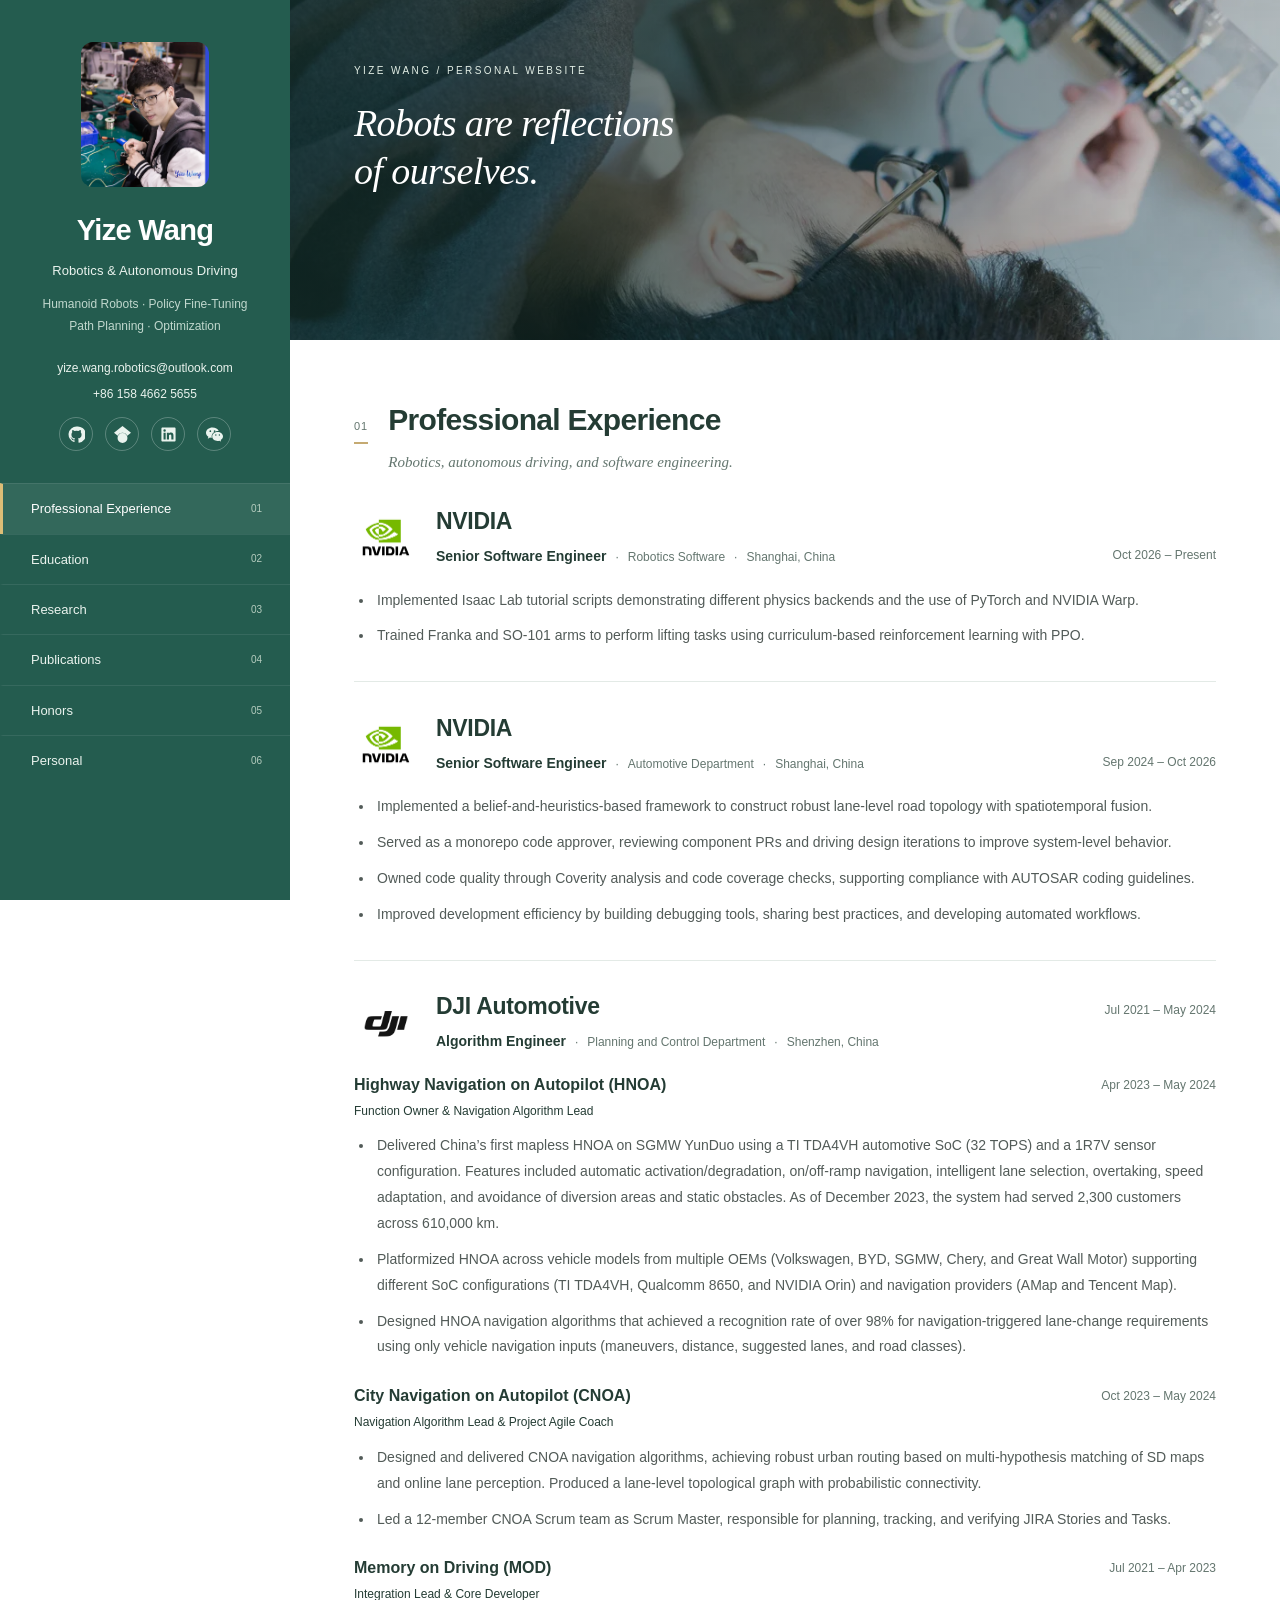
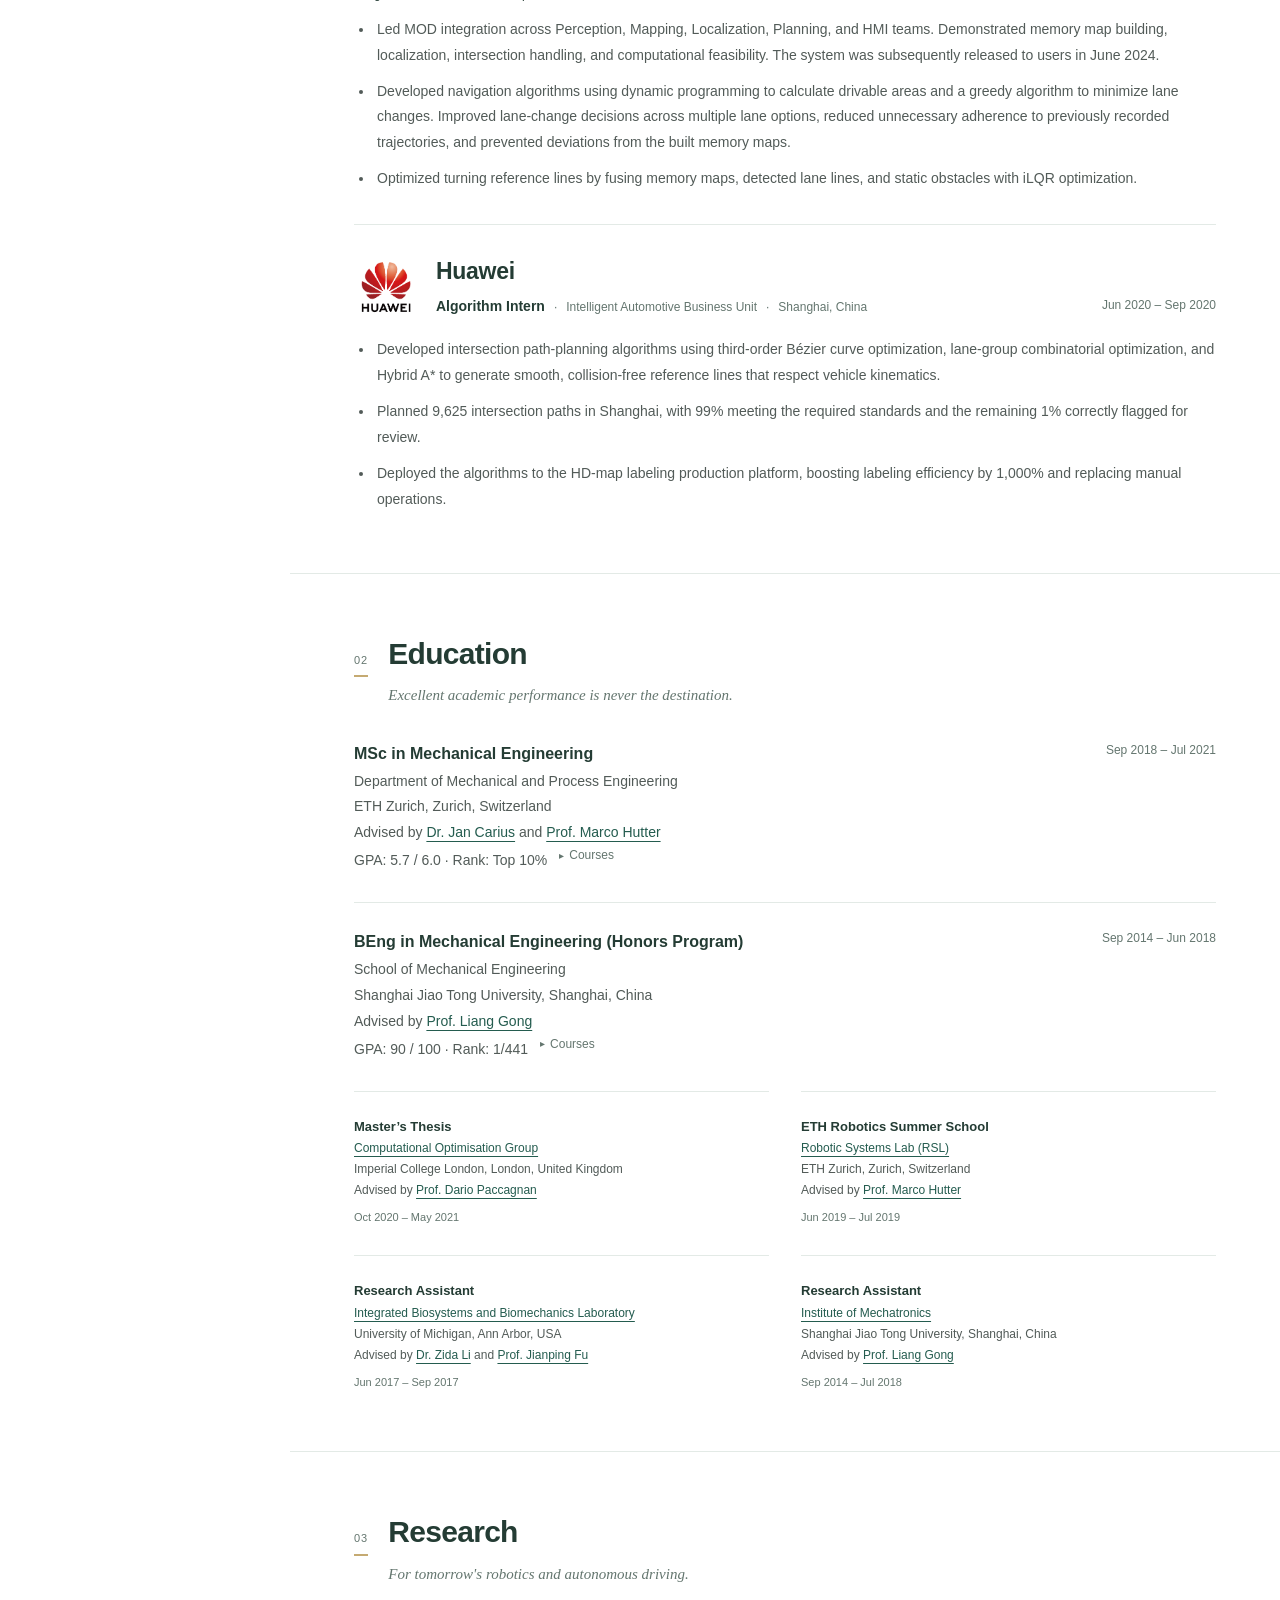
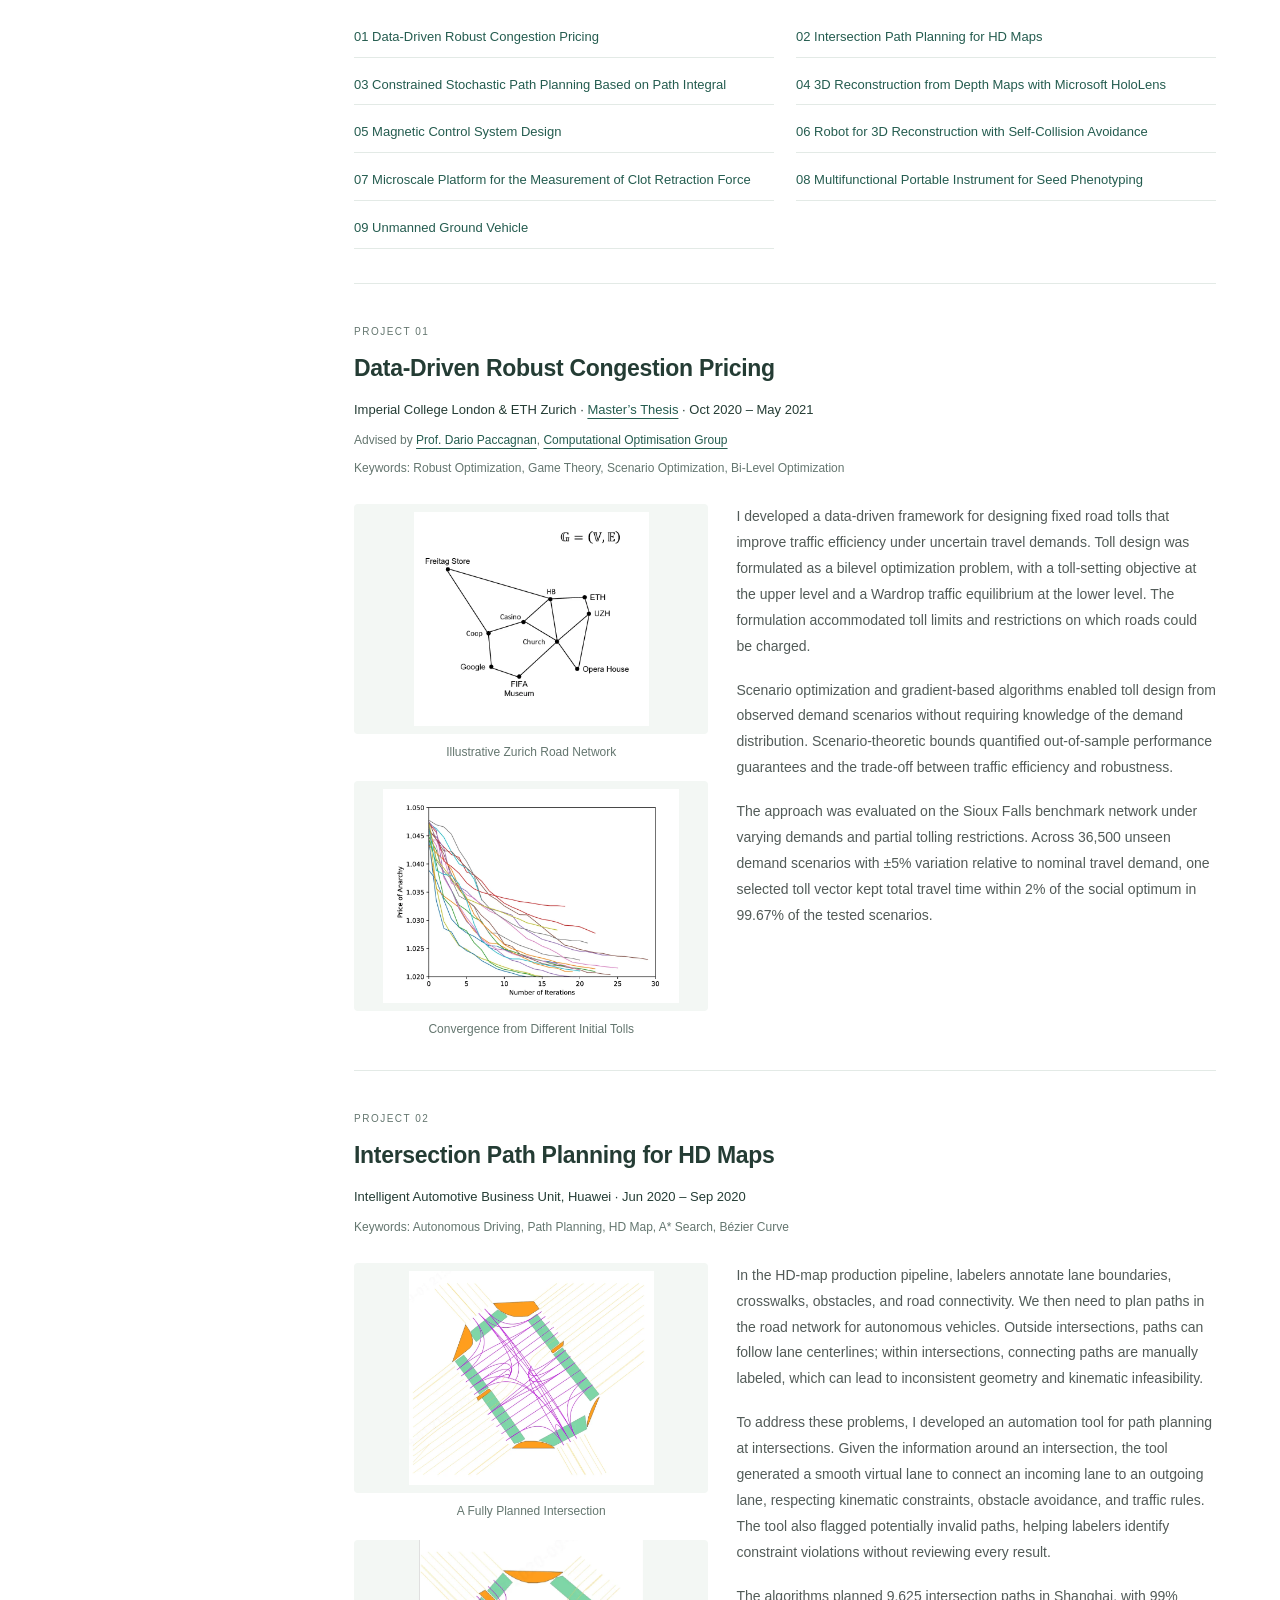
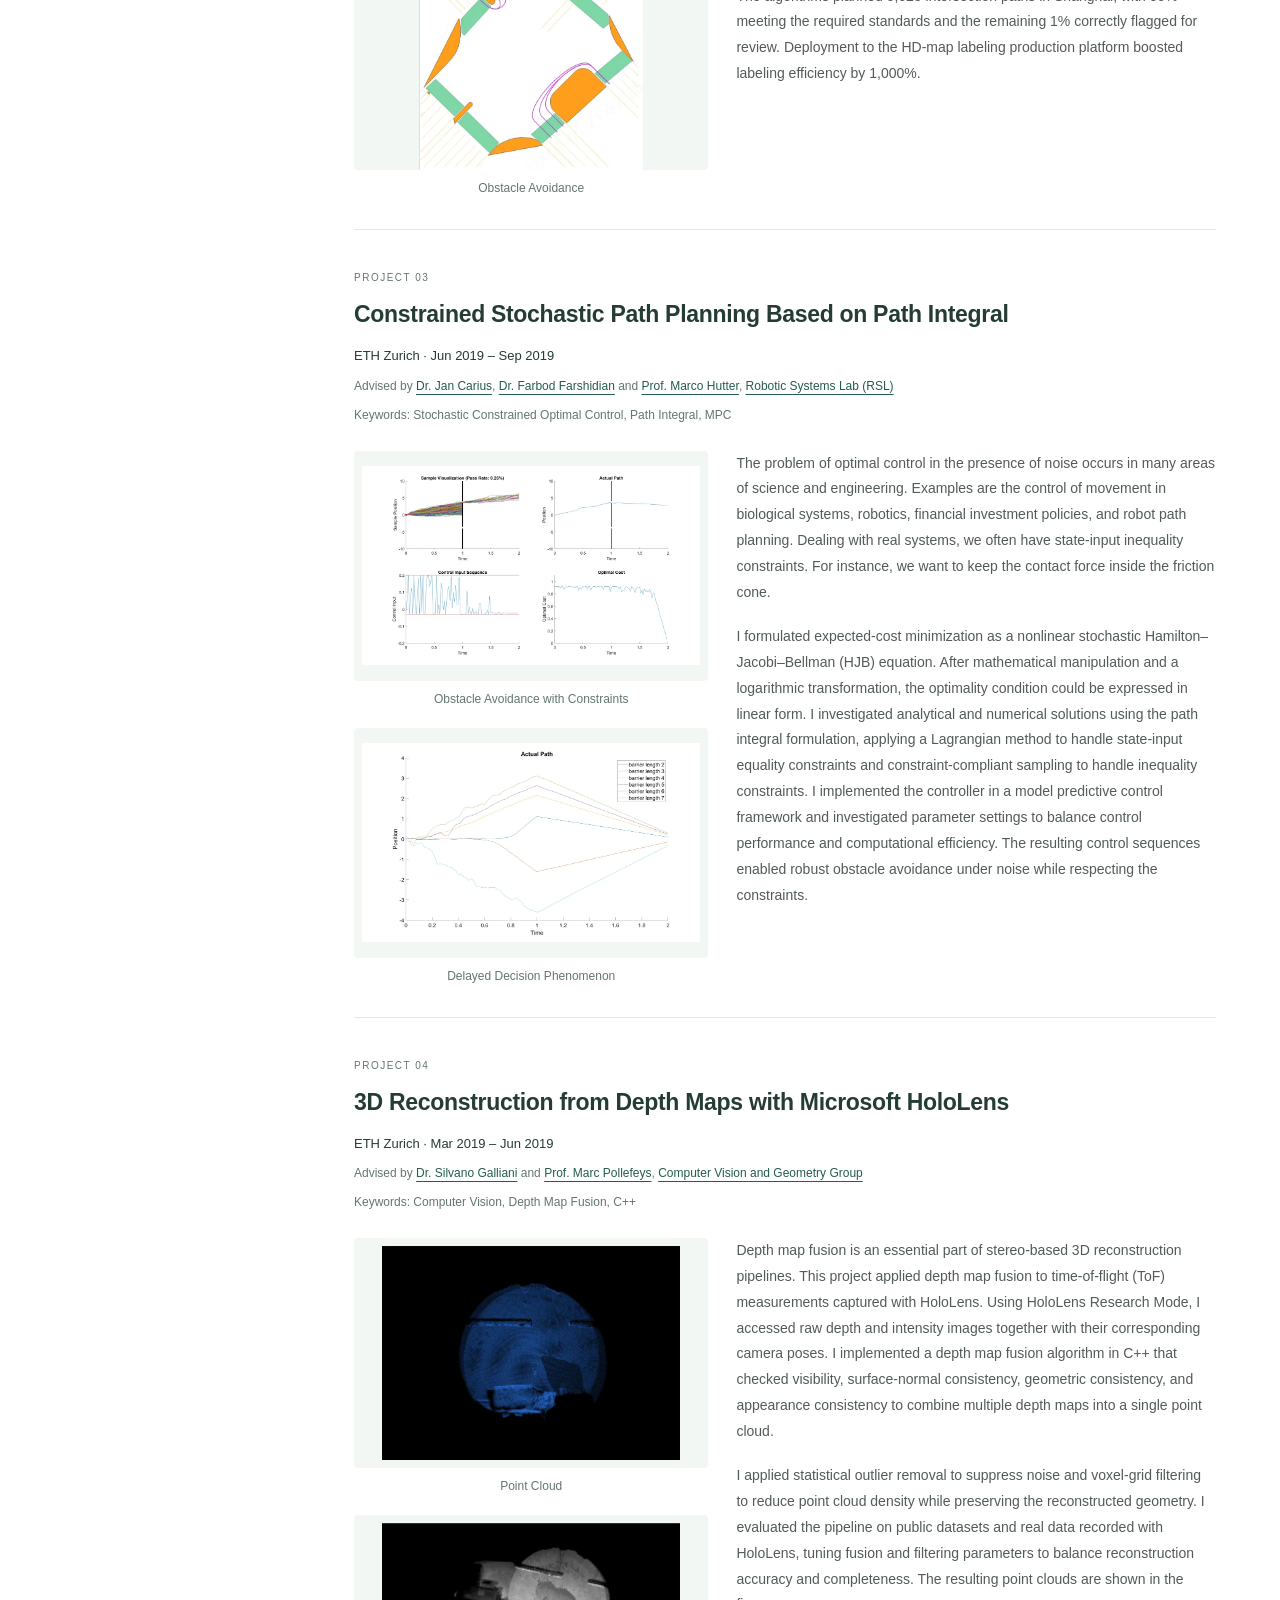
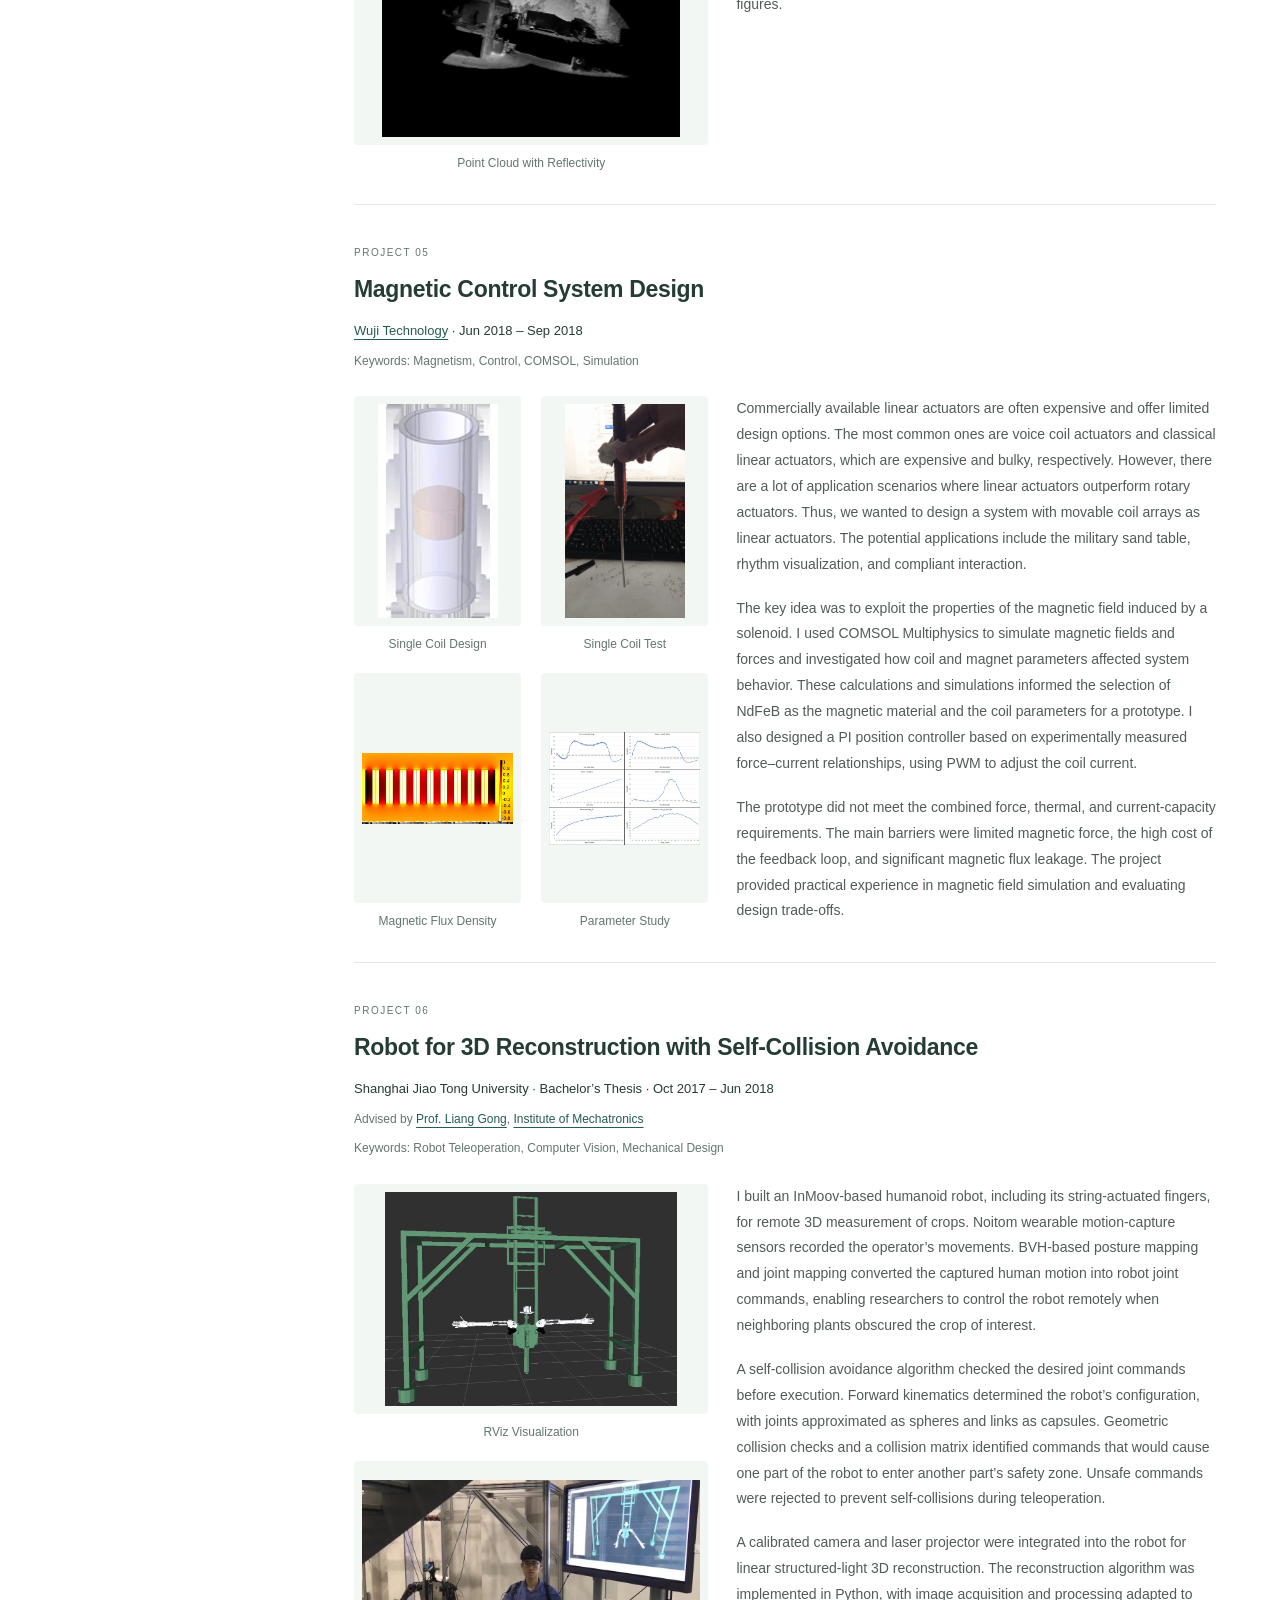
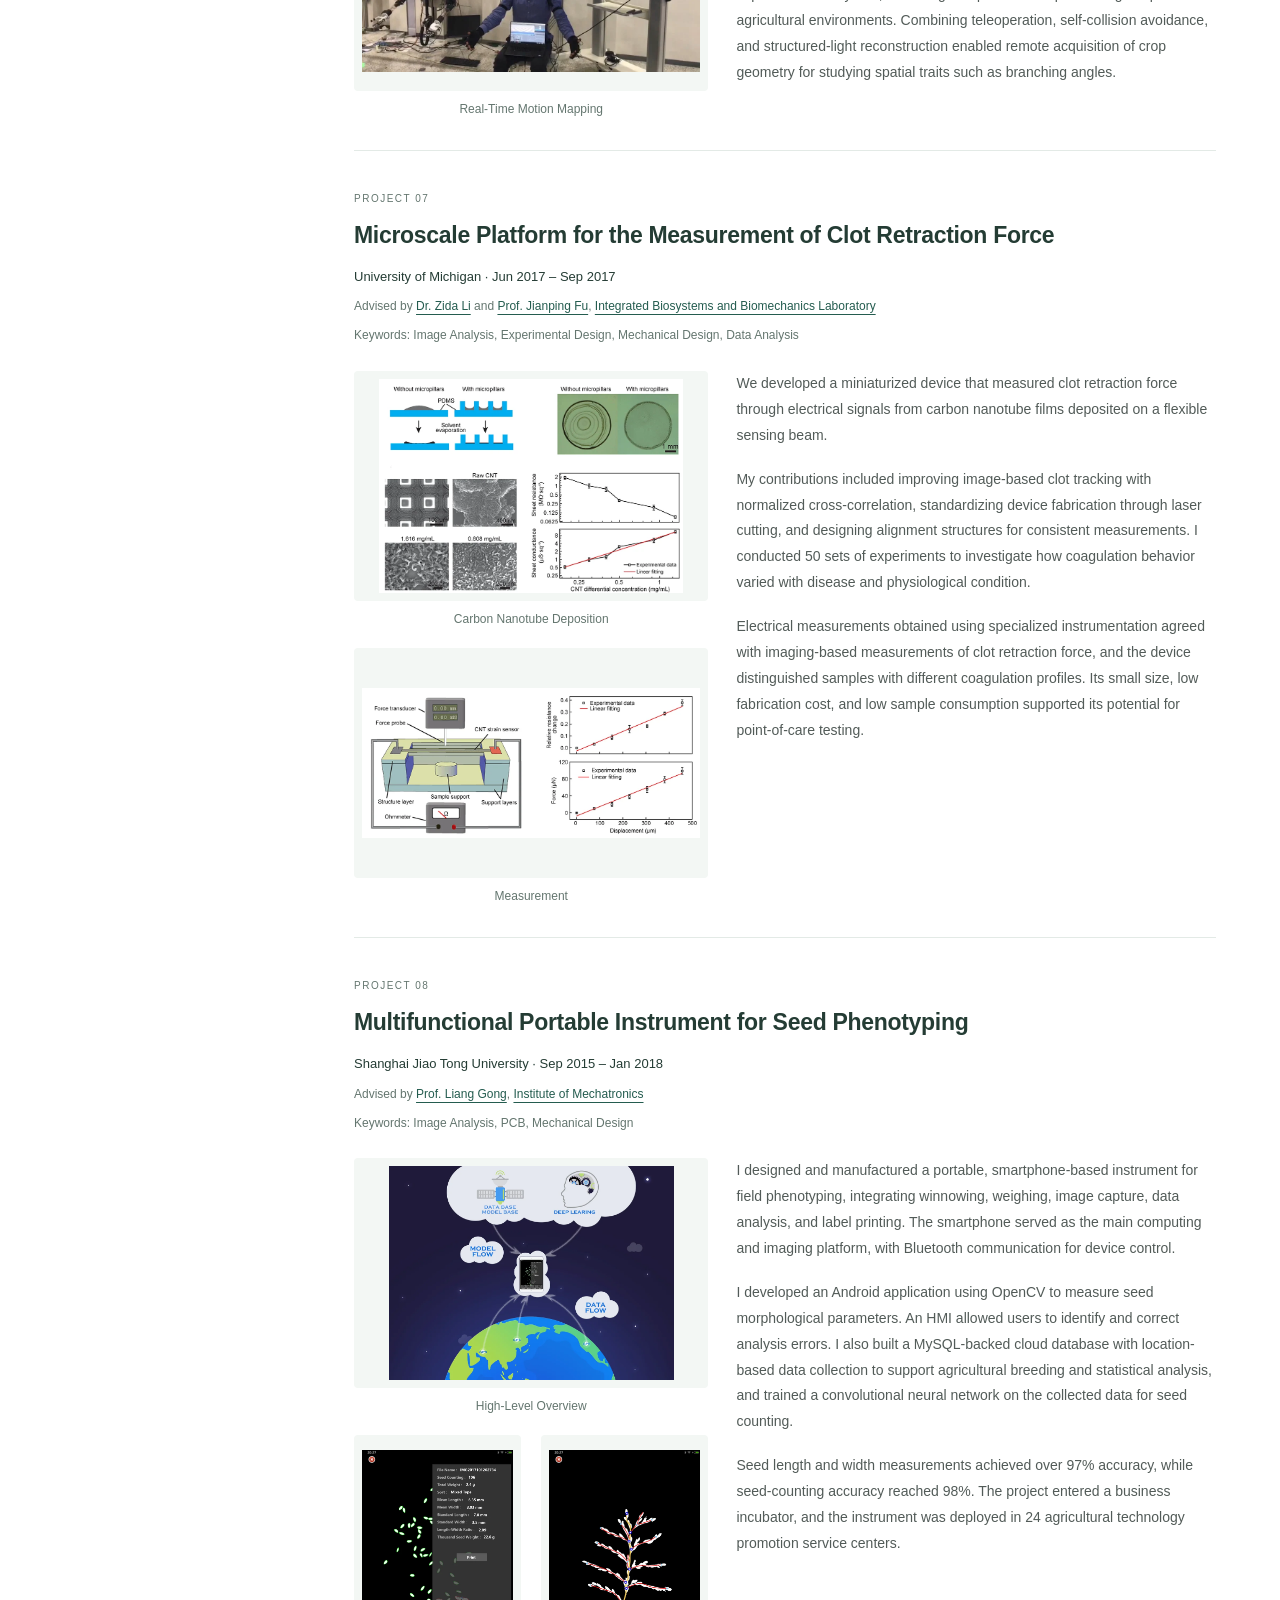
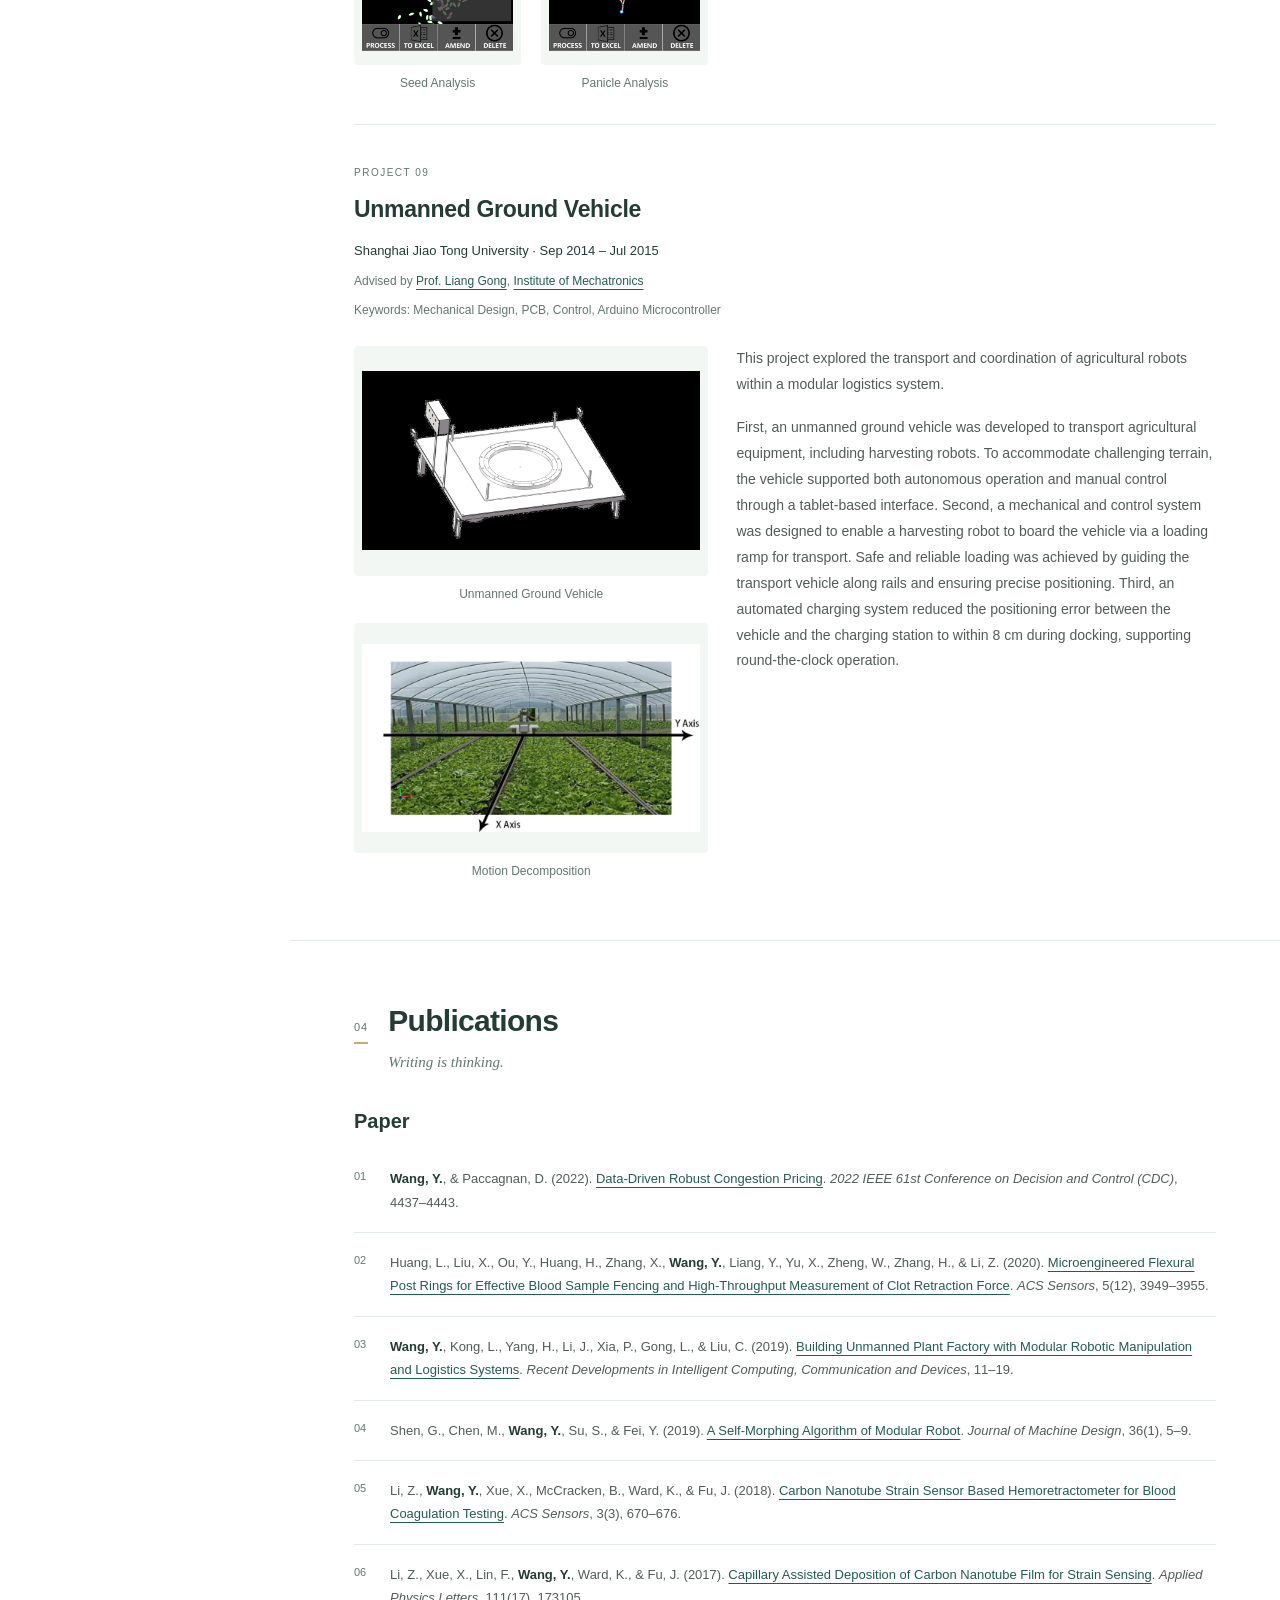
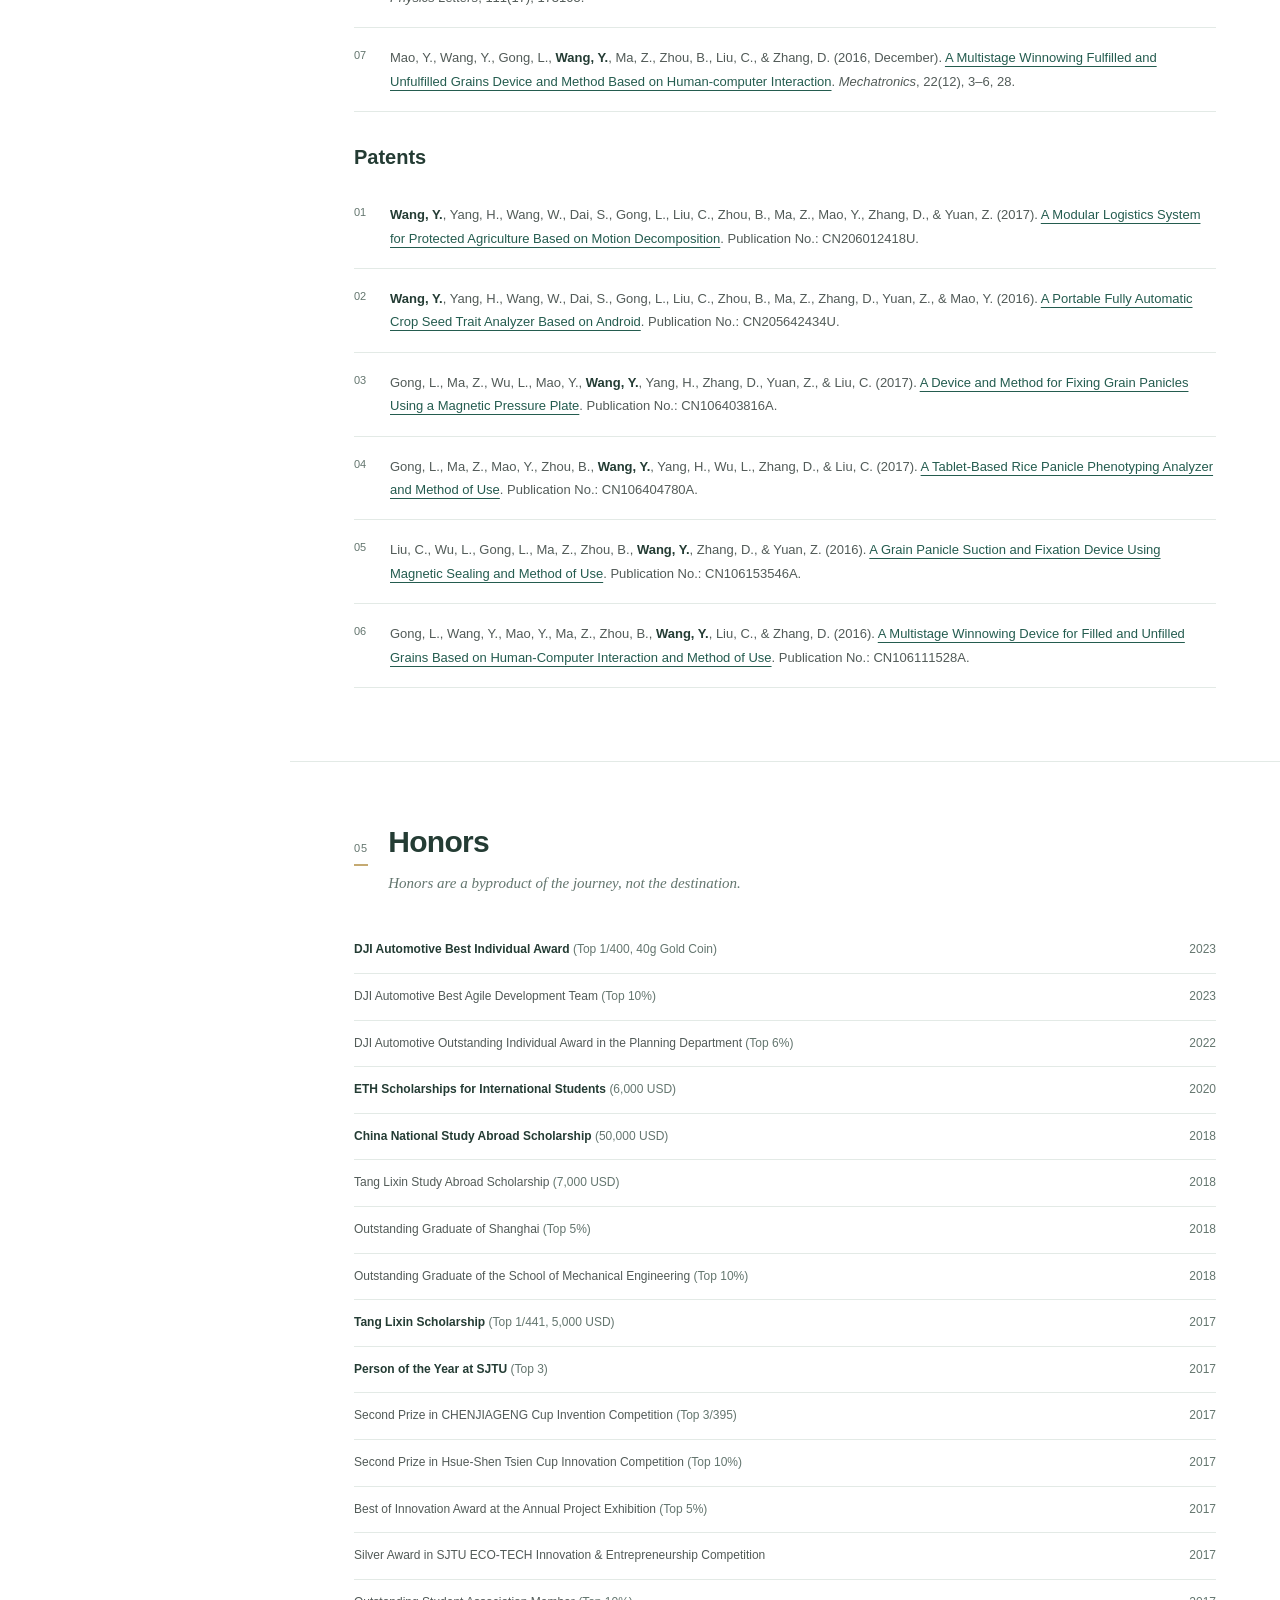
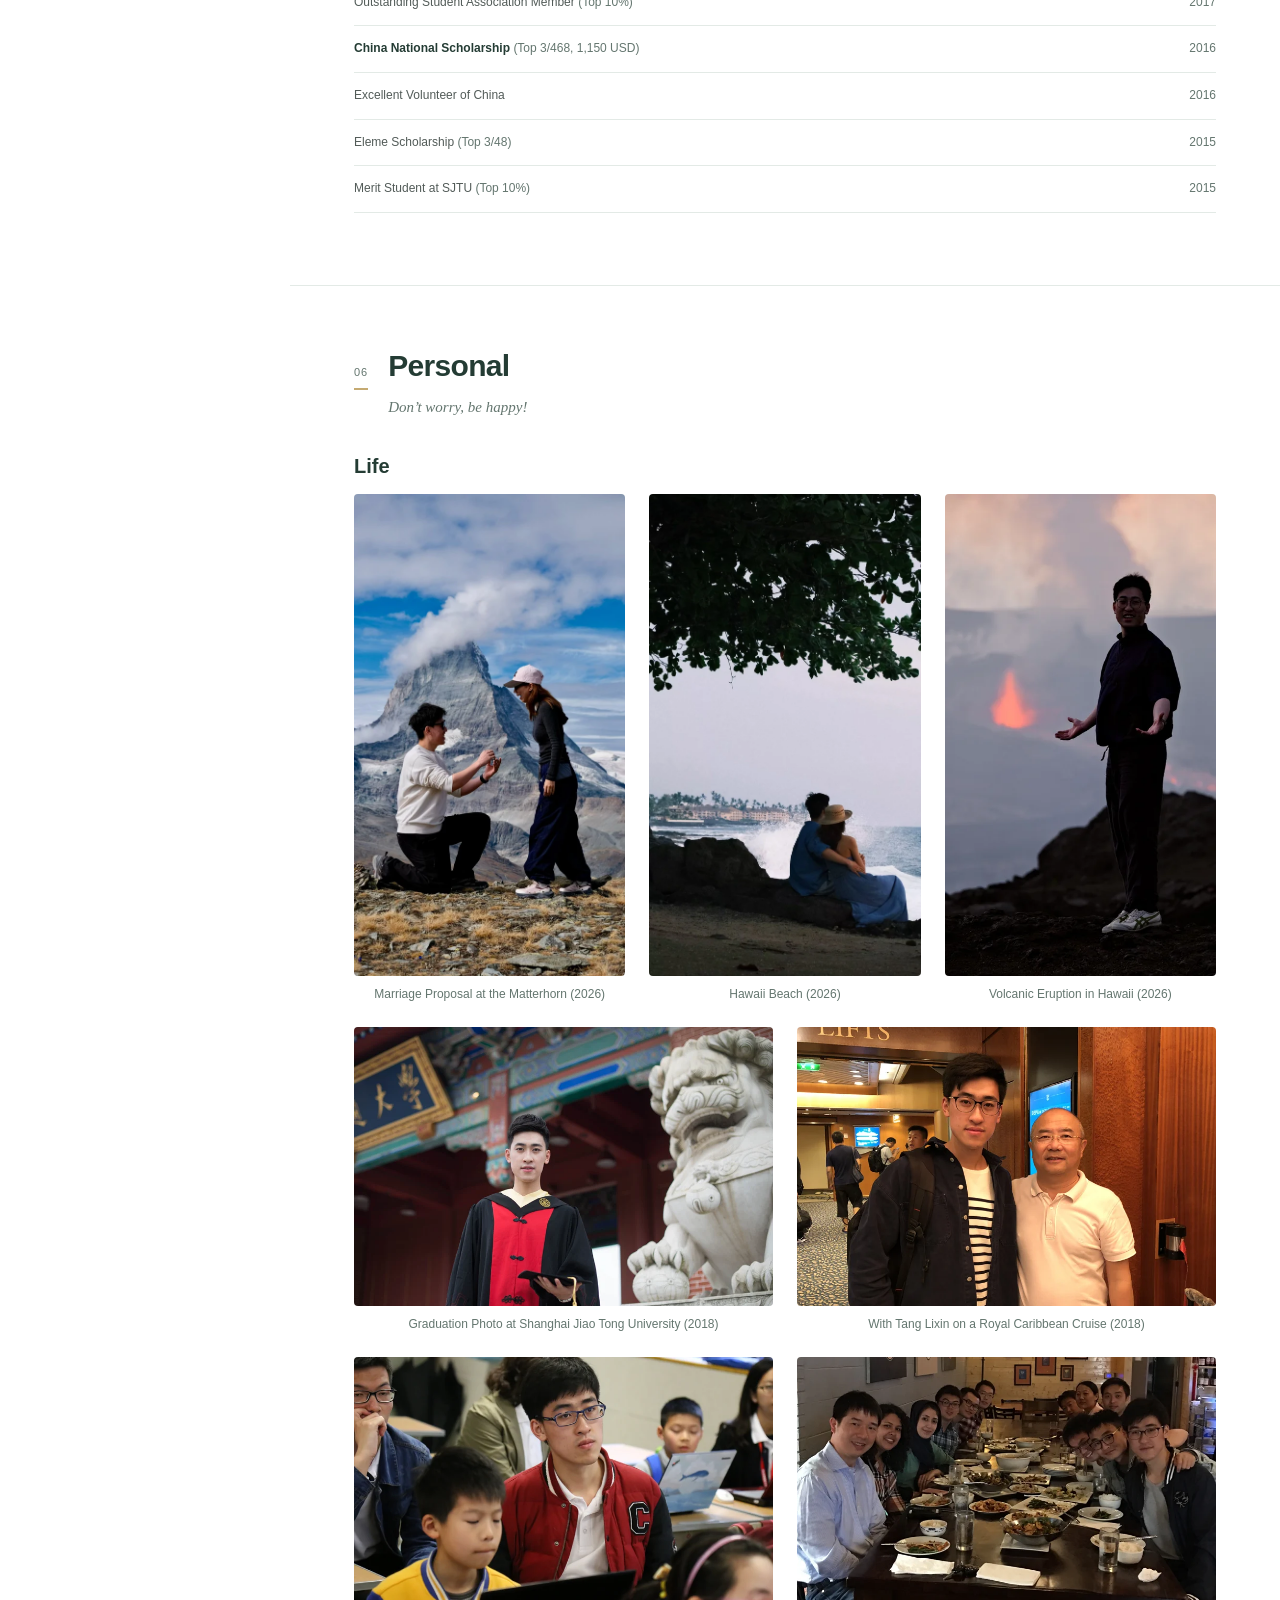
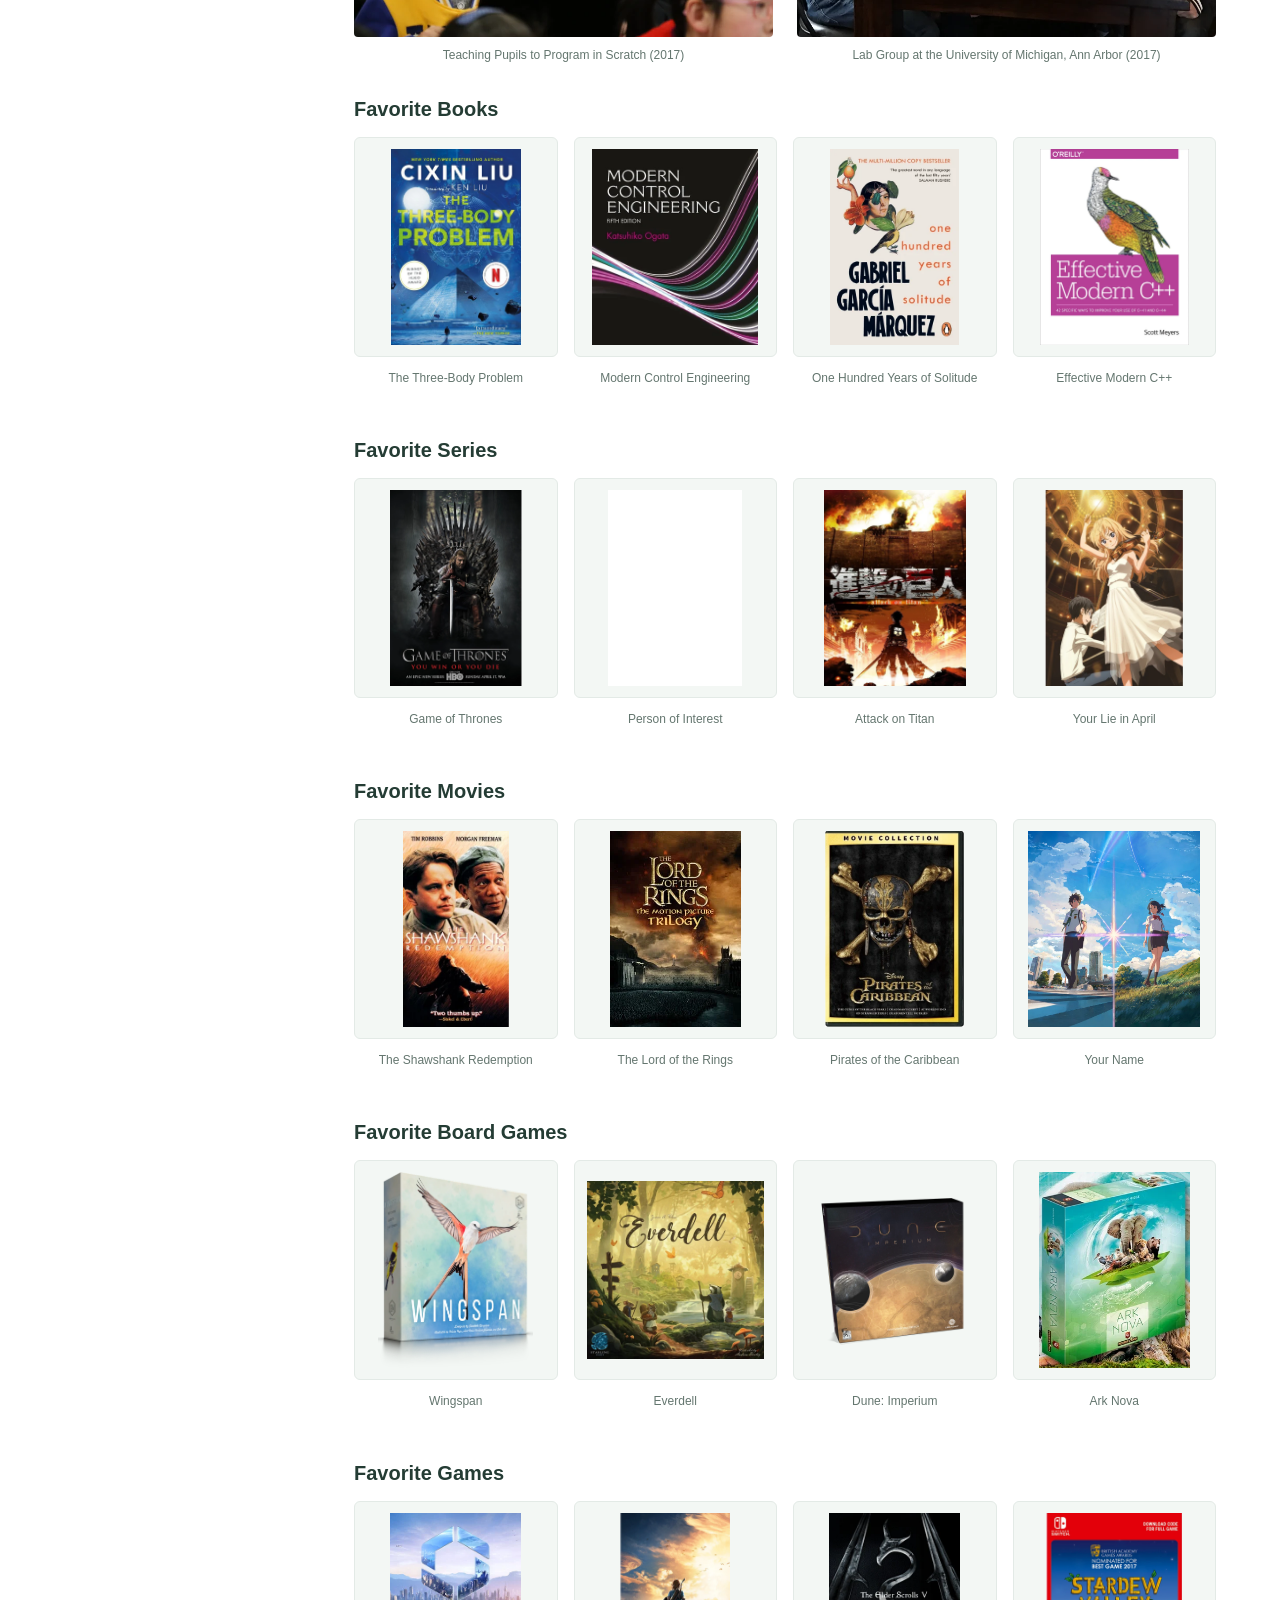
==== commit 271ec1a0: "Declare image viewer relationships on all media links" ====
--- a/index.html
+++ b/index.html
@@ -17,9 +17,9 @@
 <div class="hero"><img src="images/previews/1331584245.webp" width="1100" height="733" alt="Yize Wang working on a mechatronics project" fetchpriority="high"><div class="hero-content"><p class="eyebrow">YIZE WANG / PERSONAL WEBSITE</p><p class="hero-title">Robots are reflections<br>of ourselves.</p></div></div>
 <section id="career" aria-labelledby="career-title"><div class="container"><header class="section-heading"><span class="section-number">01</span><div><h2 id="career-title">Professional Experience</h2><p>Robotics, autonomous driving, and software engineering.</p></div></header><div class="career-list"><article class="career-entry"><div class="career-entry-heading"><div class="career-logo"><img src="images/previews/company-nvidia.webp" alt="NVIDIA logo" width="256" height="214" decoding="async" loading="lazy"></div><div class="career-identity"><h3>NVIDIA</h3><header class="career-heading"><p class="career-meta"><span class="career-role">Senior Software Engineer</span><span class="career-department">Robotics Software</span><span class="career-location">Shanghai, China</span></p><p class="date">Oct 2026 – Present</p></header></div></div><div class="career-position"><ul class="career-highlights"><li>Implemented Isaac Lab tutorial scripts demonstrating different physics backends and the use of PyTorch and NVIDIA Warp.</li><li>Trained Franka and SO-101 arms to perform lifting tasks using curriculum-based reinforcement learning with PPO.</li></ul></div></article><article class="career-entry"><div class="career-entry-heading"><div class="career-logo"><img src="images/previews/company-nvidia.webp" alt="NVIDIA logo" width="256" height="214" decoding="async" loading="lazy"></div><div class="career-identity"><h3>NVIDIA</h3><header class="career-heading"><p class="career-meta"><span class="career-role">Senior Software Engineer</span><span class="career-department">Automotive Department</span><span class="career-location">Shanghai, China</span></p><p class="date">Sep 2024 – Oct 2026</p></header></div></div><div class="career-position"><ul class="career-highlights"><li>Implemented a belief-and-heuristics-based framework to construct robust lane-level road topology with spatiotemporal fusion.</li><li>Served as a monorepo code approver, reviewing component PRs and driving design iterations to improve system-level behavior.</li><li>Owned code quality through Coverity analysis and code coverage checks, supporting compliance with AUTOSAR coding guidelines.</li><li>Improved development efficiency by building debugging tools, sharing best practices, and developing automated workflows.</li></ul></div></article><article class="career-entry"><div class="career-entry-heading"><div class="career-logo"><img src="images/previews/company-dji.webp" alt="DJI Automotive logo" width="180" height="180" decoding="async" loading="lazy"></div><div class="career-identity"><header class="career-company-heading"><h3>DJI Automotive</h3><p class="date">Jul 2021 – May 2024</p></header><header class="career-heading"><p class="career-meta"><span class="career-role">Algorithm Engineer</span><span class="career-department">Planning and Control Department</span><span class="career-location">Shenzhen, China</span></p></header></div></div><div class="career-position"><div class="career-project"><header><div><h4>Highway Navigation on Autopilot (HNOA)</h4><p class="career-project-role">Function Owner &amp; Navigation Algorithm Lead</p></div><p class="date">Apr 2023 – May 2024</p></header><ul class="career-highlights"><li>Delivered China’s first mapless HNOA on SGMW YunDuo using a TI TDA4VH automotive SoC (32 TOPS) and a 1R7V sensor configuration. Features included automatic activation/degradation, on/off-ramp navigation, intelligent lane selection, overtaking, speed adaptation, and avoidance of diversion areas and static obstacles. As of December 2023, the system had served 2,300 customers across 610,000 km.</li><li>Platformized HNOA across vehicle models from multiple OEMs (Volkswagen, BYD, SGMW, Chery, and Great Wall Motor) supporting different SoC configurations (TI TDA4VH, Qualcomm 8650, and NVIDIA Orin) and navigation providers (AMap and Tencent Map).</li><li>Designed HNOA navigation algorithms that achieved a recognition rate of over 98% for navigation-triggered lane-change requirements using only vehicle navigation inputs (maneuvers, distance, suggested lanes, and road classes).</li></ul></div><div class="career-project"><header><div><h4>City Navigation on Autopilot (CNOA)</h4><p class="career-project-role">Navigation Algorithm Lead &amp; Project Agile Coach</p></div><p class="date">Oct 2023 – May 2024</p></header><ul class="career-highlights"><li>Designed and delivered CNOA navigation algorithms, achieving robust urban routing based on multi-hypothesis matching of SD maps and online lane perception. Produced a lane-level topological graph with probabilistic connectivity.</li><li>Led a 12-member CNOA Scrum team as Scrum Master, responsible for planning, tracking, and verifying JIRA Stories and Tasks.</li></ul></div><div class="career-project"><header><div><h4>Memory on Driving (MOD)</h4><p class="career-project-role">Integration Lead &amp; Core Developer</p></div><p class="date">Jul 2021 – Apr 2023</p></header><ul class="career-highlights"><li>Led MOD integration across Perception, Mapping, Localization, Planning, and HMI teams. Demonstrated memory map building, localization, intersection handling, and computational feasibility. The system was subsequently released to users in June 2024.</li><li>Developed navigation algorithms using dynamic programming to calculate drivable areas and a greedy algorithm to minimize lane changes. Improved lane-change decisions across multiple lane options, reduced unnecessary adherence to previously recorded trajectories, and prevented deviations from the built memory maps.</li><li>Optimized turning reference lines by fusing memory maps, detected lane lines, and static obstacles with iLQR optimization.</li></ul></div></div></article><article class="career-entry"><div class="career-entry-heading"><div class="career-logo"><img src="images/previews/company-huawei.webp" alt="Huawei logo" width="181" height="181" decoding="async" loading="lazy"></div><div class="career-identity"><h3>Huawei</h3><header class="career-heading"><p class="career-meta"><span class="career-role">Algorithm Intern</span><span class="career-department">Intelligent Automotive Business Unit</span><span class="career-location">Shanghai, China</span></p><p class="date">Jun 2020 – Sep 2020</p></header></div></div><div class="career-position"><ul class="career-highlights"><li>Developed intersection path-planning algorithms using third-order Bézier curve optimization, lane-group combinatorial optimization, and Hybrid A* to generate smooth, collision-free reference lines that respect vehicle kinematics.</li><li>Planned 9,625 intersection paths in Shanghai, with 99% meeting the required standards and the remaining 1% correctly flagged for review.</li><li>Deployed the algorithms to the HD-map labeling production platform, boosting labeling efficiency by 1,000% and replacing manual operations.</li></ul></div></article></div></div></section>
 <section id="education" aria-labelledby="education-title"><div class="container"><header class="section-heading"><span class="section-number">02</span><div><h2 id="education-title">Education</h2><p>Excellent academic performance is never the destination.</p></div></header><div class="education-list"><article class="education-entry education-primary"><div class="education-body"><strong>MSc in Mechanical Engineering</strong><br/>Department of Mechanical and Process Engineering<br/>ETH Zurich, Zurich, Switzerland<br/>Advised by <a href="https://jan.carius.io/about/" target="_blank" rel="noopener noreferrer">Dr. Jan Carius</a> and <a href="https://rsl.ethz.ch/the-lab/people/person-detail.hutter.html" target="_blank" rel="noopener noreferrer">Prof. Marco Hutter</a><br/><div class="degree-stats"><span class="degree-score">GPA: 5.7 / 6.0 · Rank: Top 10%</span><details class="courses"><summary aria-label="Graduate Courses" title="Graduate Courses">Courses</summary><div class="table-scroll"><table><caption>Graduate Courses and Grades</caption><thead><tr><th scope="col">Course</th><th scope="col">Grade</th></tr></thead><tbody><tr><td><span class="course-code">151-0851-00</span> Robot Dynamics</td><td>5.5 / 6.0</td></tr><tr><td><span class="course-code">151-0604-00</span> Microrobotics</td><td>5.5 / 6.0</td></tr><tr><td><span class="course-code">151-0563-01</span> Dynamic Programming and Optimal Control</td><td>5.5 / 6.0</td></tr><tr><td><span class="course-code">151-0854-00</span> Autonomous Mobile Robots</td><td>6.0 / 6.0</td></tr><tr><td><span class="course-code">151-0660-00</span> Model Predictive Control</td><td>6.0 / 6.0</td></tr><tr><td><span class="course-code">151-0566-00</span> Recursive Estimation</td><td>5.3 / 6.0</td></tr><tr><td><span class="course-code">252-0579-00</span> 3D Vision</td><td>5.5 / 6.0</td></tr><tr><td><span class="course-code">227-0216-00</span> Control Systems II</td><td>5.3 / 6.0</td></tr><tr><td><span class="course-code">227-0225-00</span> Linear System Theory</td><td>6.0 / 6.0</td></tr><tr><td><span class="course-code">263-5210-00</span> Probabilistic Artificial Intelligence</td><td>5.5 / 6.0</td></tr></tbody></table></div></details></div></div><p class="date">Sep 2018 – Jul 2021</p></article><article class="education-entry education-primary"><div class="education-body"><strong>BEng in Mechanical Engineering (Honors Program)</strong><br/>School of Mechanical Engineering<br/>Shanghai Jiao Tong University, Shanghai, China<br/>Advised by <a href="https://me.sjtu.edu.cn/en/FullTimeTeacher/gongliang.html" target="_blank" rel="noopener noreferrer">Prof. Liang Gong</a><br/><div class="degree-stats"><span class="degree-score">GPA: 90 / 100 · Rank: 1/441</span><details class="courses"><summary aria-label="Undergraduate Core Courses" title="Undergraduate Core Courses">Courses</summary><div class="table-scroll"><table><caption>Undergraduate Core Courses and Grades</caption><thead><tr><th scope="col">Course</th><th scope="col">Grade</th></tr></thead><tbody><tr><td><span class="course-code">ME429</span> Design and Practice of Mechatronic Systems</td><td>90 / 100</td></tr><tr><td><span class="course-code">EE205</span> Electrical and Electronic Technology</td><td>99 / 100</td></tr><tr><td><span class="course-code">ME113</span> Programming: Principles and Practice Using C++</td><td>93 / 100</td></tr><tr><td><span class="course-code">ME208</span> Design and Manufacture</td><td>90 / 100</td></tr><tr><td><span class="course-code">ME369</span> Modeling Analysis and System Control</td><td>85 / 100</td></tr><tr><td><span class="course-code">ME399</span> Measurement Principles and Technologies</td><td>97 / 100</td></tr><tr><td><span class="course-code">ME345</span> Engineering Material</td><td>95 / 100</td></tr><tr><td><span class="course-code">ES004</span> Electronic System Design Based on Android System</td><td>98 / 100</td></tr><tr><td><span class="course-code">CS902</span> Thinking and Approach of Programming</td><td>94 / 100</td></tr><tr><td><span class="course-code">EM003</span> Engineering Fluid Mechanics</td><td>91 / 100</td></tr><tr><td><span class="course-code">BE203</span> Engineering Thermodynamics</td><td>92 / 100</td></tr><tr><td><span class="course-code">MA097</span> Mathematical Methods in Physics</td><td>88 / 100</td></tr><tr><td><span class="course-code">MA118</span> Mathematical Analysis</td><td>91 / 100</td></tr><tr><td><span class="course-code">EM001</span> Theoretical Mechanics</td><td>89 / 100</td></tr><tr><td><span class="course-code">MA119</span> Probability and Statistics</td><td>91 / 100</td></tr></tbody></table></div></details></div></div><p class="date">Sep 2014 – Jun 2018</p></article><article class="education-entry education-secondary"><div class="education-body"><strong>Master’s Thesis</strong><br/><a href="https://optimisation.doc.ic.ac.uk/" target="_blank" rel="noopener noreferrer">Computational Optimisation Group</a><br/>Imperial College London, London, United Kingdom<br/>Advised by <a href="https://www.doc.ic.ac.uk/~dp414/" target="_blank" rel="noopener noreferrer">Prof. Dario Paccagnan</a></div><p class="date">Oct 2020 – May 2021</p></article><article class="education-entry education-secondary"><div class="education-body"><strong>ETH Robotics Summer School</strong><br/><a href="https://rsl.ethz.ch/" target="_blank" rel="noopener noreferrer">Robotic Systems Lab (RSL)</a><br/>ETH Zurich, Zurich, Switzerland<br/>Advised by <a href="https://rsl.ethz.ch/the-lab/people/person-detail.hutter.html" target="_blank" rel="noopener noreferrer">Prof. Marco Hutter</a></div><p class="date">Jun 2019 – Jul 2019</p></article><article class="education-entry education-secondary"><div class="education-body"><strong>Research Assistant</strong><br/><a href="https://me-web.engin.umich.edu/ibbl/" target="_blank" rel="noopener noreferrer">Integrated Biosystems and Biomechanics Laboratory</a><br/>University of Michigan, Ann Arbor, USA<br/>Advised by <a href="https://med.szu.edu.cn/en/faculty/engineering/content_10211" target="_blank" rel="noopener noreferrer">Dr. Zida Li</a> and <a href="https://me.engin.umich.edu/people/faculty/jianping-fu" target="_blank" rel="noopener noreferrer">Prof. Jianping Fu</a></div><p class="date">Jun 2017 – Sep 2017</p></article><article class="education-entry education-secondary"><div class="education-body"><strong>Research Assistant</strong><br/><a href="https://me.sjtu.edu.cn/upload2/file/20180927/Institute%20of%20Mechatronics%20%26%20Logistics%20Equipment.pdf" target="_blank" rel="noopener noreferrer">Institute of Mechatronics</a><br/>Shanghai Jiao Tong University, Shanghai, China<br/>Advised by <a href="https://me.sjtu.edu.cn/en/FullTimeTeacher/gongliang.html" target="_blank" rel="noopener noreferrer">Prof. Liang Gong</a></div><p class="date">Sep 2014 – Jul 2018</p></article></div></div></section>
-<section id="research" aria-labelledby="research-title"><div class="container"><header class="section-heading"><span class="section-number">03</span><div><h2 id="research-title">Research</h2><p>For tomorrow&#39;s robotics and autonomous driving.</p></div></header><div class="project-index"><a href="#congestion-pricing">01 Data-Driven Robust Congestion Pricing</a><a href="#project-1">02 Intersection Path Planning for HD Maps</a><a href="#project-2">03 Constrained Stochastic Path Planning Based on Path Integral</a><a href="#project-3">04 3D Reconstruction from Depth Maps with Microsoft HoloLens</a><a href="#project-4">05 Magnetic Control System Design</a><a href="#project-5">06 Robot for 3D Reconstruction with Self-Collision Avoidance</a><a href="#project-6">07 Microscale Platform for the Measurement of Clot Retraction Force</a><a href="#project-7">08 Multifunctional Portable Instrument for Seed Phenotyping</a><a href="#project-8">09 Unmanned Ground Vehicle</a></div><article class="project" id="congestion-pricing"><header><span class="project-number">PROJECT 01</span><h3>Data-Driven Robust Congestion Pricing</h3><p class="project-meta"><span class="project-meta-row">Imperial College London &amp; ETH Zurich · <a href="https://www.research-collection.ethz.ch/entities/publication/f4e3fa8f-d216-4f61-a9af-45d997415aec" target="_blank" rel="noopener noreferrer">Master’s Thesis</a> · Oct 2020 – May 2021</span><span class="project-meta-row">Advised by <a href="https://www.doc.ic.ac.uk/~dp414/" target="_blank" rel="noopener noreferrer">Prof. Dario Paccagnan</a>, <a href="https://optimisation.doc.ic.ac.uk/" target="_blank" rel="noopener noreferrer">Computational Optimisation Group</a></span><span class="project-meta-row project-meta-keywords">Keywords: Robust Optimization, Game Theory, Scenario Optimization, Bi-Level Optimization</span></p></header><div class="project-grid"><div class="project-media"><figure><a href="images/originals/congestion-zurich-network.png" data-media aria-label="Illustrative Zurich Road Network"><img src="images/previews/congestion-zurich-network.webp" alt="Illustrative Zurich Road Network" width="754" height="686" decoding="async" loading="lazy"></a><figcaption>Illustrative Zurich Road Network</figcaption></figure><figure><a href="images/originals/congestion-multistart-convergence.png" data-media aria-label="Convergence from Different Initial Tolls"><img src="images/previews/congestion-multistart-convergence.webp" alt="Convergence from Different Initial Tolls" width="1036" height="748" decoding="async" loading="lazy"></a><figcaption>Convergence from Different Initial Tolls</figcaption></figure></div><div class="project-copy"><p>I developed a data-driven framework for designing fixed road tolls that improve traffic efficiency under uncertain travel demands. Toll design was formulated as a bilevel optimization problem, with a toll-setting objective at the upper level and a Wardrop traffic equilibrium at the lower level. The formulation accommodated toll limits and restrictions on which roads could be charged.</p><p>Scenario optimization and gradient-based algorithms enabled toll design from observed demand scenarios without requiring knowledge of the demand distribution. Scenario-theoretic bounds quantified out-of-sample performance guarantees and the trade-off between traffic efficiency and robustness.</p><p>The approach was evaluated on the Sioux Falls benchmark network under varying demands and partial tolling restrictions. Across 36,500 unseen demand scenarios with ±5% variation relative to nominal travel demand, one selected toll vector kept total travel time within 2% of the social optimum in 99.67% of the tested scenarios.</p></div></div></article><article class="project" id="project-1"><header><span class="project-number">PROJECT 02</span><h3>Intersection Path Planning for HD Maps</h3><p class="project-meta"><span class="project-meta-row">Intelligent Automotive Business Unit, Huawei · Jun 2020 – Sep 2020</span><span class="project-meta-row project-meta-keywords">Keywords: Autonomous Driving, Path Planning, HD Map, A* Search, Bézier Curve</span></p></header><div class="project-grid"><div class="project-media"><figure><a href="images/originals/a-fully-planned-intersection_orig.png" data-media aria-label="A Fully Planned Intersection"><img src="images/previews/a-fully-planned-intersection_orig.webp" alt="A Fully Planned Intersection" width="915" height="800" decoding="async" loading="lazy"></a><figcaption>A Fully Planned Intersection</figcaption></figure><figure><a href="images/originals/8-obstacle-avoidance_orig.png" data-media aria-label="Obstacle Avoidance"><span class="media-crop" style="--crop-ratio:658/677;--crop-image-width:139.057751%;--crop-left:-19.604863%;--crop-top:-9.158050%"><img src="images/previews/8-obstacle-avoidance_orig.webp" alt="Obstacle Avoidance" width="915" height="800" decoding="async" loading="lazy"></span></a><figcaption>Obstacle Avoidance</figcaption></figure></div><div class="project-copy"><p>In the HD-map production pipeline, labelers annotate lane boundaries, crosswalks, obstacles, and road connectivity. We then need to plan paths in the road network for autonomous vehicles. Outside intersections, paths can follow lane centerlines; within intersections, connecting paths are manually labeled, which can lead to inconsistent geometry and kinematic infeasibility.</p><p>To address these problems, I developed an automation tool for path planning at intersections. Given the information around an intersection, the tool generated a smooth virtual lane to connect an incoming lane to an outgoing lane, respecting kinematic constraints, obstacle avoidance, and traffic rules. The tool also flagged potentially invalid paths, helping labelers identify constraint violations without reviewing every result.</p><p>The algorithms planned 9,625 intersection paths in Shanghai, with 99% meeting the required standards and the remaining 1% correctly flagged for review. Deployment to the HD-map labeling production platform boosted labeling efficiency by 1,000%.</p></div></div></article><article class="project" id="project-2"><header><span class="project-number">PROJECT 03</span><h3>Constrained Stochastic Path Planning Based on Path Integral</h3><p class="project-meta"><span class="project-meta-row">ETH Zurich · Jun 2019 – Sep 2019</span><span class="project-meta-row">Advised by <a href="https://jan.carius.io/about/" target="_blank" rel="noopener noreferrer">Dr. Jan Carius</a>, <a href="https://scholar.google.com/citations?user=ciragesAAAAJ&amp;hl=en" target="_blank" rel="noopener noreferrer">Dr. Farbod Farshidian</a> and <a href="https://rsl.ethz.ch/the-lab/people/person-detail.hutter.html" target="_blank" rel="noopener noreferrer">Prof. Marco Hutter</a>, <a href="https://rsl.ethz.ch/" target="_blank" rel="noopener noreferrer">Robotic Systems Lab (RSL)</a></span><span class="project-meta-row project-meta-keywords">Keywords: Stochastic Constrained Optimal Control, Path Integral, MPC</span></p></header><div class="project-grid"><div class="project-media"><figure><a href="images/originals/input-constrained-10-000_orig.png" data-media aria-label="Obstacle Avoidance with Constraints"><img src="images/previews/input-constrained-10-000_orig.webp" alt="Obstacle Avoidance with Constraints" width="1100" height="645" decoding="async" loading="lazy"></a><figcaption>Obstacle Avoidance with Constraints</figcaption></figure><figure><a href="images/originals/delayed-decision_orig.png" data-media aria-label="Delayed Decision Phenomenon"><img src="images/previews/delayed-decision_orig.webp" alt="Delayed Decision Phenomenon" width="1100" height="645" decoding="async" loading="lazy"></a><figcaption>Delayed Decision Phenomenon</figcaption></figure></div><div class="project-copy"><p>The problem of optimal control in the presence of noise occurs in many areas of science and engineering. Examples are the control of movement in biological systems, robotics, financial investment policies, and robot path planning. Dealing with real systems, we often have state-input inequality constraints. For instance, we want to keep the contact force inside the friction cone.</p><p>I formulated expected-cost minimization as a nonlinear stochastic Hamilton–Jacobi–Bellman (HJB) equation. After mathematical manipulation and a logarithmic transformation, the optimality condition could be expressed in linear form. I investigated analytical and numerical solutions using the path integral formulation, applying a Lagrangian method to handle state-input equality constraints and constraint-compliant sampling to handle inequality constraints. I implemented the controller in a model predictive control framework and investigated parameter settings to balance control performance and computational efficiency. The resulting control sequences enabled robust obstacle avoidance under noise while respecting the constraints.</p></div></div></article><article class="project" id="project-3"><header><span class="project-number">PROJECT 04</span><h3>3D Reconstruction from Depth Maps with Microsoft HoloLens</h3><p class="project-meta"><span class="project-meta-row">ETH Zurich · Mar 2019 – Jun 2019</span><span class="project-meta-row">Advised by <a href="https://intanto.net/" target="_blank" rel="noopener noreferrer">Dr. Silvano Galliani</a> and <a href="https://inf.ethz.ch/people/person-detail.pollefeys.html" target="_blank" rel="noopener noreferrer">Prof. Marc Pollefeys</a>, <a href="https://cvg.ethz.ch/" target="_blank" rel="noopener noreferrer">Computer Vision and Geometry Group</a></span><span class="project-meta-row project-meta-keywords">Keywords: Computer Vision, Depth Map Fusion, C++</span></p></header><div class="project-grid"><div class="project-media"><figure><a href="images/originals/untitled-1_1_orig.png" data-media aria-label="Point Cloud"><img src="images/previews/untitled-1_1_orig.webp" alt="Point Cloud" width="600" height="431" decoding="async" loading="lazy"></a><figcaption>Point Cloud</figcaption></figure><figure><a href="images/originals/image12_orig.gif" data-media aria-label="Point Cloud with Reflectivity"><img src="images/previews/image12_orig-animated.webp" alt="Point Cloud with Reflectivity" width="600" height="431" decoding="async" loading="lazy"></a><figcaption>Point Cloud with Reflectivity</figcaption></figure></div><div class="project-copy"><p>Depth map fusion is an essential part of stereo-based 3D reconstruction pipelines. This project applied depth map fusion to time-of-flight (ToF) measurements captured with HoloLens. Using HoloLens Research Mode, I accessed raw depth and intensity images together with their corresponding camera poses. I implemented a depth map fusion algorithm in C++ that checked visibility, surface-normal consistency, geometric consistency, and appearance consistency to combine multiple depth maps into a single point cloud.</p><p>I applied statistical outlier removal to suppress noise and voxel-grid filtering to reduce point cloud density while preserving the reconstructed geometry. I evaluated the pipeline on public datasets and real data recorded with HoloLens, tuning fusion and filtering parameters to balance reconstruction accuracy and completeness. The resulting point clouds are shown in the figures.</p></div></div></article><article class="project" id="project-4"><header><span class="project-number">PROJECT 05</span><h3>Magnetic Control System Design</h3><p class="project-meta"><span class="project-meta-row"><a href="https://www.wuji.tech/en/" target="_blank" rel="noopener noreferrer">Wuji Technology</a> · Jun 2018 – Sep 2018</span><span class="project-meta-row project-meta-keywords">Keywords: Magnetism, Control, COMSOL, Simulation</span></p></header><div class="project-grid"><div class="project-media"><figure><a href="images/originals/untitled-2_2_orig.png" data-media aria-label="Single Coil Design"><img src="images/previews/untitled-2_2_orig.webp" alt="Single Coil Design" width="150" height="267" decoding="async" loading="lazy"></a><figcaption>Single Coil Design</figcaption></figure><figure><a href="images/originals/image9_orig.gif" data-media aria-label="Single Coil Test"><img src="images/previews/image9_orig-animated.webp" alt="Single Coil Test" width="150" height="267" decoding="async" loading="lazy"></a><figcaption>Single Coil Test</figcaption></figure><figure><a href="images/originals/image6_orig.png" data-media aria-label="Magnetic Flux Density"><img src="images/previews/image6_orig.webp" alt="Magnetic Flux Density" width="1100" height="519" decoding="async" loading="lazy"></a><figcaption>Magnetic Flux Density</figcaption></figure><figure><a href="images/originals/image7_orig.png" data-media aria-label="Parameter Study"><img src="images/previews/image7_orig.webp" alt="Parameter Study" width="1067" height="800" decoding="async" loading="lazy"></a><figcaption>Parameter Study</figcaption></figure></div><div class="project-copy"><p>Commercially available linear actuators are often expensive and offer limited design options. The most common ones are voice coil actuators and classical linear actuators, which are expensive and bulky, respectively. However, there are a lot of application scenarios where linear actuators outperform rotary actuators. Thus, we wanted to design a system with movable coil arrays as linear actuators. The potential applications include the military sand table, rhythm visualization, and compliant interaction.</p><p>The key idea was to exploit the properties of the magnetic field induced by a solenoid. I used COMSOL Multiphysics to simulate magnetic fields and forces and investigated how coil and magnet parameters affected system behavior. These calculations and simulations informed the selection of NdFeB as the magnetic material and the coil parameters for a prototype. I also designed a PI position controller based on experimentally measured force–current relationships, using PWM to adjust the coil current.</p><p>The prototype did not meet the combined force, thermal, and current-capacity requirements. The main barriers were limited magnetic force, the high cost of the feedback loop, and significant magnetic flux leakage. The project provided practical experience in magnetic field simulation and evaluating design trade-offs.</p></div></div></article><article class="project" id="project-5"><header><span class="project-number">PROJECT 06</span><h3>Robot for 3D Reconstruction with Self-Collision Avoidance</h3><p class="project-meta"><span class="project-meta-row">Shanghai Jiao Tong University · Bachelor’s Thesis · Oct 2017 – Jun 2018</span><span class="project-meta-row">Advised by <a href="https://me.sjtu.edu.cn/en/FullTimeTeacher/gongliang.html" target="_blank" rel="noopener noreferrer">Prof. Liang Gong</a>, <a href="https://me.sjtu.edu.cn/upload2/file/20180927/Institute%20of%20Mechatronics%20%26%20Logistics%20Equipment.pdf" target="_blank" rel="noopener noreferrer">Institute of Mechatronics</a></span><span class="project-meta-row project-meta-keywords">Keywords: Robot Teleoperation, Computer Vision, Mechanical Design</span></p></header><div class="project-grid"><div class="project-media"><figure><a href="images/originals/visualization_orig.png" data-media aria-label="RViz Visualization"><img src="images/previews/visualization_orig.webp" alt="RViz Visualization" width="1090" height="800" decoding="async" loading="lazy"></a><figcaption>RViz Visualization</figcaption></figure><figure><a href="images/originals/mapping_orig.jpg" data-media aria-label="Real-Time Motion Mapping"><img src="images/previews/mapping_orig.webp" alt="Real-Time Motion Mapping" width="960" height="544" decoding="async" loading="lazy"></a><figcaption>Real-Time Motion Mapping</figcaption></figure></div><div class="project-copy"><p>I built an InMoov-based humanoid robot, including its string-actuated fingers, for remote 3D measurement of crops. Noitom wearable motion-capture sensors recorded the operator’s movements. BVH-based posture mapping and joint mapping converted the captured human motion into robot joint commands, enabling researchers to control the robot remotely when neighboring plants obscured the crop of interest.</p><p>A self-collision avoidance algorithm checked the desired joint commands before execution. Forward kinematics determined the robot’s configuration, with joints approximated as spheres and links as capsules. Geometric collision checks and a collision matrix identified commands that would cause one part of the robot to enter another part’s safety zone. Unsafe commands were rejected to prevent self-collisions during teleoperation.</p><p>A calibrated camera and laser projector were integrated into the robot for linear structured-light 3D reconstruction. The reconstruction algorithm was implemented in Python, with image acquisition and processing adapted to agricultural environments. Combining teleoperation, self-collision avoidance, and structured-light reconstruction enabled remote acquisition of crop geometry for studying spatial traits such as branching angles.</p></div></div></article><article class="project" id="project-6"><header><span class="project-number">PROJECT 07</span><h3>Microscale Platform for the Measurement of Clot Retraction Force</h3><p class="project-meta"><span class="project-meta-row">University of Michigan · Jun 2017 – Sep 2017</span><span class="project-meta-row">Advised by <a href="https://med.szu.edu.cn/en/faculty/engineering/content_10211" target="_blank" rel="noopener noreferrer">Dr. Zida Li</a> and <a href="https://me.engin.umich.edu/people/faculty/jianping-fu" target="_blank" rel="noopener noreferrer">Prof. Jianping Fu</a>, <a href="https://me-web.engin.umich.edu/ibbl/" target="_blank" rel="noopener noreferrer">Integrated Biosystems and Biomechanics Laboratory</a></span><span class="project-meta-row project-meta-keywords">Keywords: Image Analysis, Experimental Design, Mechanical Design, Data Analysis</span></p></header><div class="project-grid"><div class="project-media"><figure><a href="images/originals/research-1-fig-1_orig.png" data-media aria-label="Carbon Nanotube Deposition"><img src="images/previews/research-1-fig-1_orig.webp" alt="Carbon Nanotube Deposition" width="844" height="595" decoding="async" loading="lazy"></a><figcaption>Carbon Nanotube Deposition</figcaption></figure><figure><a href="images/originals/research-1-fig-1-measurement_orig.png" data-media aria-label="Measurement"><img src="images/previews/research-1-fig-1-measurement_orig.webp" alt="Measurement" width="1000" height="443" decoding="async" loading="lazy"></a><figcaption>Measurement</figcaption></figure></div><div class="project-copy"><p>We developed a miniaturized device that measured clot retraction force through electrical signals from carbon nanotube films deposited on a flexible sensing beam.</p><p>My contributions included improving image-based clot tracking with normalized cross-correlation, standardizing device fabrication through laser cutting, and designing alignment structures for consistent measurements. I conducted 50 sets of experiments to investigate how coagulation behavior varied with disease and physiological condition.</p><p>Electrical measurements obtained using specialized instrumentation agreed with imaging-based measurements of clot retraction force, and the device distinguished samples with different coagulation profiles. Its small size, low fabrication cost, and low sample consumption supported its potential for point-of-care testing.</p></div></div></article><article class="project" id="project-7"><header><span class="project-number">PROJECT 08</span><h3>Multifunctional Portable Instrument for Seed Phenotyping</h3><p class="project-meta"><span class="project-meta-row">Shanghai Jiao Tong University · Sep 2015 – Jan 2018</span><span class="project-meta-row">Advised by <a href="https://me.sjtu.edu.cn/en/FullTimeTeacher/gongliang.html" target="_blank" rel="noopener noreferrer">Prof. Liang Gong</a>, <a href="https://me.sjtu.edu.cn/upload2/file/20180927/Institute%20of%20Mechatronics%20%26%20Logistics%20Equipment.pdf" target="_blank" rel="noopener noreferrer">Institute of Mechatronics</a></span><span class="project-meta-row project-meta-keywords">Keywords: Image Analysis, PCB, Mechanical Design</span></p></header><div class="project-grid"><div class="project-media"><figure><a href="images/originals/research-2-fig-1-high-level-overview_1_orig.png" data-media aria-label="High-Level Overview"><img src="images/previews/research-2-fig-1-high-level-overview_1_orig.webp" alt="High-Level Overview" width="1067" height="800" decoding="async" loading="lazy"></a><figcaption>High-Level Overview</figcaption></figure><figure><a href="images/originals/research-2-fig-2-seed-analysis_2_orig.png" data-media aria-label="Seed Analysis"><img src="images/previews/research-2-fig-2-seed-analysis_2_orig.webp" alt="Seed Analysis" width="600" height="800" decoding="async" loading="lazy"></a><figcaption>Seed Analysis</figcaption></figure><figure><a href="images/originals/research-2-fig-3-panicle-analysis_1_orig.png" data-media aria-label="Panicle Analysis"><img src="images/previews/research-2-fig-3-panicle-analysis_1_orig.webp" alt="Panicle Analysis" width="600" height="800" decoding="async" loading="lazy"></a><figcaption>Panicle Analysis</figcaption></figure></div><div class="project-copy"><p>I designed and manufactured a portable, smartphone-based instrument for field phenotyping, integrating winnowing, weighing, image capture, data analysis, and label printing. The smartphone served as the main computing and imaging platform, with Bluetooth communication for device control.</p><p>I developed an Android application using OpenCV to measure seed morphological parameters. An HMI allowed users to identify and correct analysis errors. I also built a MySQL-backed cloud database with location-based data collection to support agricultural breeding and statistical analysis, and trained a convolutional neural network on the collected data for seed counting.</p><p>Seed length and width measurements achieved over 97% accuracy, while seed-counting accuracy reached 98%. The project entered a business incubator, and the instrument was deployed in 24 agricultural technology promotion service centers.</p></div></div></article><article class="project" id="project-8"><header><span class="project-number">PROJECT 09</span><h3>Unmanned Ground Vehicle</h3><p class="project-meta"><span class="project-meta-row">Shanghai Jiao Tong University · Sep 2014 – Jul 2015</span><span class="project-meta-row">Advised by <a href="https://me.sjtu.edu.cn/en/FullTimeTeacher/gongliang.html" target="_blank" rel="noopener noreferrer">Prof. Liang Gong</a>, <a href="https://me.sjtu.edu.cn/upload2/file/20180927/Institute%20of%20Mechatronics%20%26%20Logistics%20Equipment.pdf" target="_blank" rel="noopener noreferrer">Institute of Mechatronics</a></span><span class="project-meta-row project-meta-keywords">Keywords: Mechanical Design, PCB, Control, Arduino Microcontroller</span></p></header><div class="project-grid"><div class="project-media"><figure><a href="images/originals/research-3-fig-1-unmanned-platform_1_orig.png" data-media aria-label="Unmanned Ground Vehicle"><img src="images/previews/research-3-fig-1-unmanned-platform_1_orig.webp" alt="Unmanned Ground Vehicle" width="1100" height="582" decoding="async" loading="lazy"></a><figcaption>Unmanned Ground Vehicle</figcaption></figure><figure><a href="images/originals/research-3-fig-2-motion-decomposition_1_orig.jpg" data-media aria-label="Motion Decomposition"><img src="images/previews/research-3-fig-2-motion-decomposition_1_orig.webp" alt="Motion Decomposition" width="900" height="500" decoding="async" loading="lazy"></a><figcaption>Motion Decomposition</figcaption></figure></div><div class="project-copy"><p>This project explored the transport and coordination of agricultural robots within a modular logistics system.</p><p>First, an unmanned ground vehicle was developed to transport agricultural equipment, including harvesting robots. To accommodate challenging terrain, the vehicle supported both autonomous operation and manual control through a tablet-based interface. Second, a mechanical and control system was designed to enable a harvesting robot to board the vehicle via a loading ramp for transport. Safe and reliable loading was achieved by guiding the transport vehicle along rails and ensuring precise positioning. Third, an automated charging system reduced the positioning error between the vehicle and the charging station to within 8 cm during docking, supporting round-the-clock operation.</p></div></div></article></div></section>
+<section id="research" aria-labelledby="research-title"><div class="container"><header class="section-heading"><span class="section-number">03</span><div><h2 id="research-title">Research</h2><p>For tomorrow&#39;s robotics and autonomous driving.</p></div></header><div class="project-index"><a href="#congestion-pricing">01 Data-Driven Robust Congestion Pricing</a><a href="#project-1">02 Intersection Path Planning for HD Maps</a><a href="#project-2">03 Constrained Stochastic Path Planning Based on Path Integral</a><a href="#project-3">04 3D Reconstruction from Depth Maps with Microsoft HoloLens</a><a href="#project-4">05 Magnetic Control System Design</a><a href="#project-5">06 Robot for 3D Reconstruction with Self-Collision Avoidance</a><a href="#project-6">07 Microscale Platform for the Measurement of Clot Retraction Force</a><a href="#project-7">08 Multifunctional Portable Instrument for Seed Phenotyping</a><a href="#project-8">09 Unmanned Ground Vehicle</a></div><article class="project" id="congestion-pricing"><header><span class="project-number">PROJECT 01</span><h3>Data-Driven Robust Congestion Pricing</h3><p class="project-meta"><span class="project-meta-row">Imperial College London &amp; ETH Zurich · <a href="https://www.research-collection.ethz.ch/entities/publication/f4e3fa8f-d216-4f61-a9af-45d997415aec" target="_blank" rel="noopener noreferrer">Master’s Thesis</a> · Oct 2020 – May 2021</span><span class="project-meta-row">Advised by <a href="https://www.doc.ic.ac.uk/~dp414/" target="_blank" rel="noopener noreferrer">Prof. Dario Paccagnan</a>, <a href="https://optimisation.doc.ic.ac.uk/" target="_blank" rel="noopener noreferrer">Computational Optimisation Group</a></span><span class="project-meta-row project-meta-keywords">Keywords: Robust Optimization, Game Theory, Scenario Optimization, Bi-Level Optimization</span></p></header><div class="project-grid"><div class="project-media"><figure><a href="images/originals/congestion-zurich-network.png" data-media aria-haspopup="dialog" aria-controls="media-viewer" aria-label="Illustrative Zurich Road Network"><img src="images/previews/congestion-zurich-network.webp" alt="Illustrative Zurich Road Network" width="754" height="686" decoding="async" loading="lazy"></a><figcaption>Illustrative Zurich Road Network</figcaption></figure><figure><a href="images/originals/congestion-multistart-convergence.png" data-media aria-haspopup="dialog" aria-controls="media-viewer" aria-label="Convergence from Different Initial Tolls"><img src="images/previews/congestion-multistart-convergence.webp" alt="Convergence from Different Initial Tolls" width="1036" height="748" decoding="async" loading="lazy"></a><figcaption>Convergence from Different Initial Tolls</figcaption></figure></div><div class="project-copy"><p>I developed a data-driven framework for designing fixed road tolls that improve traffic efficiency under uncertain travel demands. Toll design was formulated as a bilevel optimization problem, with a toll-setting objective at the upper level and a Wardrop traffic equilibrium at the lower level. The formulation accommodated toll limits and restrictions on which roads could be charged.</p><p>Scenario optimization and gradient-based algorithms enabled toll design from observed demand scenarios without requiring knowledge of the demand distribution. Scenario-theoretic bounds quantified out-of-sample performance guarantees and the trade-off between traffic efficiency and robustness.</p><p>The approach was evaluated on the Sioux Falls benchmark network under varying demands and partial tolling restrictions. Across 36,500 unseen demand scenarios with ±5% variation relative to nominal travel demand, one selected toll vector kept total travel time within 2% of the social optimum in 99.67% of the tested scenarios.</p></div></div></article><article class="project" id="project-1"><header><span class="project-number">PROJECT 02</span><h3>Intersection Path Planning for HD Maps</h3><p class="project-meta"><span class="project-meta-row">Intelligent Automotive Business Unit, Huawei · Jun 2020 – Sep 2020</span><span class="project-meta-row project-meta-keywords">Keywords: Autonomous Driving, Path Planning, HD Map, A* Search, Bézier Curve</span></p></header><div class="project-grid"><div class="project-media"><figure><a href="images/originals/a-fully-planned-intersection_orig.png" data-media aria-haspopup="dialog" aria-controls="media-viewer" aria-label="A Fully Planned Intersection"><img src="images/previews/a-fully-planned-intersection_orig.webp" alt="A Fully Planned Intersection" width="915" height="800" decoding="async" loading="lazy"></a><figcaption>A Fully Planned Intersection</figcaption></figure><figure><a href="images/originals/8-obstacle-avoidance_orig.png" data-media aria-haspopup="dialog" aria-controls="media-viewer" aria-label="Obstacle Avoidance"><span class="media-crop" style="--crop-ratio:658/677;--crop-image-width:139.057751%;--crop-left:-19.604863%;--crop-top:-9.158050%"><img src="images/previews/8-obstacle-avoidance_orig.webp" alt="Obstacle Avoidance" width="915" height="800" decoding="async" loading="lazy"></span></a><figcaption>Obstacle Avoidance</figcaption></figure></div><div class="project-copy"><p>In the HD-map production pipeline, labelers annotate lane boundaries, crosswalks, obstacles, and road connectivity. We then need to plan paths in the road network for autonomous vehicles. Outside intersections, paths can follow lane centerlines; within intersections, connecting paths are manually labeled, which can lead to inconsistent geometry and kinematic infeasibility.</p><p>To address these problems, I developed an automation tool for path planning at intersections. Given the information around an intersection, the tool generated a smooth virtual lane to connect an incoming lane to an outgoing lane, respecting kinematic constraints, obstacle avoidance, and traffic rules. The tool also flagged potentially invalid paths, helping labelers identify constraint violations without reviewing every result.</p><p>The algorithms planned 9,625 intersection paths in Shanghai, with 99% meeting the required standards and the remaining 1% correctly flagged for review. Deployment to the HD-map labeling production platform boosted labeling efficiency by 1,000%.</p></div></div></article><article class="project" id="project-2"><header><span class="project-number">PROJECT 03</span><h3>Constrained Stochastic Path Planning Based on Path Integral</h3><p class="project-meta"><span class="project-meta-row">ETH Zurich · Jun 2019 – Sep 2019</span><span class="project-meta-row">Advised by <a href="https://jan.carius.io/about/" target="_blank" rel="noopener noreferrer">Dr. Jan Carius</a>, <a href="https://scholar.google.com/citations?user=ciragesAAAAJ&amp;hl=en" target="_blank" rel="noopener noreferrer">Dr. Farbod Farshidian</a> and <a href="https://rsl.ethz.ch/the-lab/people/person-detail.hutter.html" target="_blank" rel="noopener noreferrer">Prof. Marco Hutter</a>, <a href="https://rsl.ethz.ch/" target="_blank" rel="noopener noreferrer">Robotic Systems Lab (RSL)</a></span><span class="project-meta-row project-meta-keywords">Keywords: Stochastic Constrained Optimal Control, Path Integral, MPC</span></p></header><div class="project-grid"><div class="project-media"><figure><a href="images/originals/input-constrained-10-000_orig.png" data-media aria-haspopup="dialog" aria-controls="media-viewer" aria-label="Obstacle Avoidance with Constraints"><img src="images/previews/input-constrained-10-000_orig.webp" alt="Obstacle Avoidance with Constraints" width="1100" height="645" decoding="async" loading="lazy"></a><figcaption>Obstacle Avoidance with Constraints</figcaption></figure><figure><a href="images/originals/delayed-decision_orig.png" data-media aria-haspopup="dialog" aria-controls="media-viewer" aria-label="Delayed Decision Phenomenon"><img src="images/previews/delayed-decision_orig.webp" alt="Delayed Decision Phenomenon" width="1100" height="645" decoding="async" loading="lazy"></a><figcaption>Delayed Decision Phenomenon</figcaption></figure></div><div class="project-copy"><p>The problem of optimal control in the presence of noise occurs in many areas of science and engineering. Examples are the control of movement in biological systems, robotics, financial investment policies, and robot path planning. Dealing with real systems, we often have state-input inequality constraints. For instance, we want to keep the contact force inside the friction cone.</p><p>I formulated expected-cost minimization as a nonlinear stochastic Hamilton–Jacobi–Bellman (HJB) equation. After mathematical manipulation and a logarithmic transformation, the optimality condition could be expressed in linear form. I investigated analytical and numerical solutions using the path integral formulation, applying a Lagrangian method to handle state-input equality constraints and constraint-compliant sampling to handle inequality constraints. I implemented the controller in a model predictive control framework and investigated parameter settings to balance control performance and computational efficiency. The resulting control sequences enabled robust obstacle avoidance under noise while respecting the constraints.</p></div></div></article><article class="project" id="project-3"><header><span class="project-number">PROJECT 04</span><h3>3D Reconstruction from Depth Maps with Microsoft HoloLens</h3><p class="project-meta"><span class="project-meta-row">ETH Zurich · Mar 2019 – Jun 2019</span><span class="project-meta-row">Advised by <a href="https://intanto.net/" target="_blank" rel="noopener noreferrer">Dr. Silvano Galliani</a> and <a href="https://inf.ethz.ch/people/person-detail.pollefeys.html" target="_blank" rel="noopener noreferrer">Prof. Marc Pollefeys</a>, <a href="https://cvg.ethz.ch/" target="_blank" rel="noopener noreferrer">Computer Vision and Geometry Group</a></span><span class="project-meta-row project-meta-keywords">Keywords: Computer Vision, Depth Map Fusion, C++</span></p></header><div class="project-grid"><div class="project-media"><figure><a href="images/originals/untitled-1_1_orig.png" data-media aria-haspopup="dialog" aria-controls="media-viewer" aria-label="Point Cloud"><img src="images/previews/untitled-1_1_orig.webp" alt="Point Cloud" width="600" height="431" decoding="async" loading="lazy"></a><figcaption>Point Cloud</figcaption></figure><figure><a href="images/originals/image12_orig.gif" data-media aria-haspopup="dialog" aria-controls="media-viewer" aria-label="Point Cloud with Reflectivity"><img src="images/previews/image12_orig-animated.webp" alt="Point Cloud with Reflectivity" width="600" height="431" decoding="async" loading="lazy"></a><figcaption>Point Cloud with Reflectivity</figcaption></figure></div><div class="project-copy"><p>Depth map fusion is an essential part of stereo-based 3D reconstruction pipelines. This project applied depth map fusion to time-of-flight (ToF) measurements captured with HoloLens. Using HoloLens Research Mode, I accessed raw depth and intensity images together with their corresponding camera poses. I implemented a depth map fusion algorithm in C++ that checked visibility, surface-normal consistency, geometric consistency, and appearance consistency to combine multiple depth maps into a single point cloud.</p><p>I applied statistical outlier removal to suppress noise and voxel-grid filtering to reduce point cloud density while preserving the reconstructed geometry. I evaluated the pipeline on public datasets and real data recorded with HoloLens, tuning fusion and filtering parameters to balance reconstruction accuracy and completeness. The resulting point clouds are shown in the figures.</p></div></div></article><article class="project" id="project-4"><header><span class="project-number">PROJECT 05</span><h3>Magnetic Control System Design</h3><p class="project-meta"><span class="project-meta-row"><a href="https://www.wuji.tech/en/" target="_blank" rel="noopener noreferrer">Wuji Technology</a> · Jun 2018 – Sep 2018</span><span class="project-meta-row project-meta-keywords">Keywords: Magnetism, Control, COMSOL, Simulation</span></p></header><div class="project-grid"><div class="project-media"><figure><a href="images/originals/untitled-2_2_orig.png" data-media aria-haspopup="dialog" aria-controls="media-viewer" aria-label="Single Coil Design"><img src="images/previews/untitled-2_2_orig.webp" alt="Single Coil Design" width="150" height="267" decoding="async" loading="lazy"></a><figcaption>Single Coil Design</figcaption></figure><figure><a href="images/originals/image9_orig.gif" data-media aria-haspopup="dialog" aria-controls="media-viewer" aria-label="Single Coil Test"><img src="images/previews/image9_orig-animated.webp" alt="Single Coil Test" width="150" height="267" decoding="async" loading="lazy"></a><figcaption>Single Coil Test</figcaption></figure><figure><a href="images/originals/image6_orig.png" data-media aria-haspopup="dialog" aria-controls="media-viewer" aria-label="Magnetic Flux Density"><img src="images/previews/image6_orig.webp" alt="Magnetic Flux Density" width="1100" height="519" decoding="async" loading="lazy"></a><figcaption>Magnetic Flux Density</figcaption></figure><figure><a href="images/originals/image7_orig.png" data-media aria-haspopup="dialog" aria-controls="media-viewer" aria-label="Parameter Study"><img src="images/previews/image7_orig.webp" alt="Parameter Study" width="1067" height="800" decoding="async" loading="lazy"></a><figcaption>Parameter Study</figcaption></figure></div><div class="project-copy"><p>Commercially available linear actuators are often expensive and offer limited design options. The most common ones are voice coil actuators and classical linear actuators, which are expensive and bulky, respectively. However, there are a lot of application scenarios where linear actuators outperform rotary actuators. Thus, we wanted to design a system with movable coil arrays as linear actuators. The potential applications include the military sand table, rhythm visualization, and compliant interaction.</p><p>The key idea was to exploit the properties of the magnetic field induced by a solenoid. I used COMSOL Multiphysics to simulate magnetic fields and forces and investigated how coil and magnet parameters affected system behavior. These calculations and simulations informed the selection of NdFeB as the magnetic material and the coil parameters for a prototype. I also designed a PI position controller based on experimentally measured force–current relationships, using PWM to adjust the coil current.</p><p>The prototype did not meet the combined force, thermal, and current-capacity requirements. The main barriers were limited magnetic force, the high cost of the feedback loop, and significant magnetic flux leakage. The project provided practical experience in magnetic field simulation and evaluating design trade-offs.</p></div></div></article><article class="project" id="project-5"><header><span class="project-number">PROJECT 06</span><h3>Robot for 3D Reconstruction with Self-Collision Avoidance</h3><p class="project-meta"><span class="project-meta-row">Shanghai Jiao Tong University · Bachelor’s Thesis · Oct 2017 – Jun 2018</span><span class="project-meta-row">Advised by <a href="https://me.sjtu.edu.cn/en/FullTimeTeacher/gongliang.html" target="_blank" rel="noopener noreferrer">Prof. Liang Gong</a>, <a href="https://me.sjtu.edu.cn/upload2/file/20180927/Institute%20of%20Mechatronics%20%26%20Logistics%20Equipment.pdf" target="_blank" rel="noopener noreferrer">Institute of Mechatronics</a></span><span class="project-meta-row project-meta-keywords">Keywords: Robot Teleoperation, Computer Vision, Mechanical Design</span></p></header><div class="project-grid"><div class="project-media"><figure><a href="images/originals/visualization_orig.png" data-media aria-haspopup="dialog" aria-controls="media-viewer" aria-label="RViz Visualization"><img src="images/previews/visualization_orig.webp" alt="RViz Visualization" width="1090" height="800" decoding="async" loading="lazy"></a><figcaption>RViz Visualization</figcaption></figure><figure><a href="images/originals/mapping_orig.jpg" data-media aria-haspopup="dialog" aria-controls="media-viewer" aria-label="Real-Time Motion Mapping"><img src="images/previews/mapping_orig.webp" alt="Real-Time Motion Mapping" width="960" height="544" decoding="async" loading="lazy"></a><figcaption>Real-Time Motion Mapping</figcaption></figure></div><div class="project-copy"><p>I built an InMoov-based humanoid robot, including its string-actuated fingers, for remote 3D measurement of crops. Noitom wearable motion-capture sensors recorded the operator’s movements. BVH-based posture mapping and joint mapping converted the captured human motion into robot joint commands, enabling researchers to control the robot remotely when neighboring plants obscured the crop of interest.</p><p>A self-collision avoidance algorithm checked the desired joint commands before execution. Forward kinematics determined the robot’s configuration, with joints approximated as spheres and links as capsules. Geometric collision checks and a collision matrix identified commands that would cause one part of the robot to enter another part’s safety zone. Unsafe commands were rejected to prevent self-collisions during teleoperation.</p><p>A calibrated camera and laser projector were integrated into the robot for linear structured-light 3D reconstruction. The reconstruction algorithm was implemented in Python, with image acquisition and processing adapted to agricultural environments. Combining teleoperation, self-collision avoidance, and structured-light reconstruction enabled remote acquisition of crop geometry for studying spatial traits such as branching angles.</p></div></div></article><article class="project" id="project-6"><header><span class="project-number">PROJECT 07</span><h3>Microscale Platform for the Measurement of Clot Retraction Force</h3><p class="project-meta"><span class="project-meta-row">University of Michigan · Jun 2017 – Sep 2017</span><span class="project-meta-row">Advised by <a href="https://med.szu.edu.cn/en/faculty/engineering/content_10211" target="_blank" rel="noopener noreferrer">Dr. Zida Li</a> and <a href="https://me.engin.umich.edu/people/faculty/jianping-fu" target="_blank" rel="noopener noreferrer">Prof. Jianping Fu</a>, <a href="https://me-web.engin.umich.edu/ibbl/" target="_blank" rel="noopener noreferrer">Integrated Biosystems and Biomechanics Laboratory</a></span><span class="project-meta-row project-meta-keywords">Keywords: Image Analysis, Experimental Design, Mechanical Design, Data Analysis</span></p></header><div class="project-grid"><div class="project-media"><figure><a href="images/originals/research-1-fig-1_orig.png" data-media aria-haspopup="dialog" aria-controls="media-viewer" aria-label="Carbon Nanotube Deposition"><img src="images/previews/research-1-fig-1_orig.webp" alt="Carbon Nanotube Deposition" width="844" height="595" decoding="async" loading="lazy"></a><figcaption>Carbon Nanotube Deposition</figcaption></figure><figure><a href="images/originals/research-1-fig-1-measurement_orig.png" data-media aria-haspopup="dialog" aria-controls="media-viewer" aria-label="Measurement"><img src="images/previews/research-1-fig-1-measurement_orig.webp" alt="Measurement" width="1000" height="443" decoding="async" loading="lazy"></a><figcaption>Measurement</figcaption></figure></div><div class="project-copy"><p>We developed a miniaturized device that measured clot retraction force through electrical signals from carbon nanotube films deposited on a flexible sensing beam.</p><p>My contributions included improving image-based clot tracking with normalized cross-correlation, standardizing device fabrication through laser cutting, and designing alignment structures for consistent measurements. I conducted 50 sets of experiments to investigate how coagulation behavior varied with disease and physiological condition.</p><p>Electrical measurements obtained using specialized instrumentation agreed with imaging-based measurements of clot retraction force, and the device distinguished samples with different coagulation profiles. Its small size, low fabrication cost, and low sample consumption supported its potential for point-of-care testing.</p></div></div></article><article class="project" id="project-7"><header><span class="project-number">PROJECT 08</span><h3>Multifunctional Portable Instrument for Seed Phenotyping</h3><p class="project-meta"><span class="project-meta-row">Shanghai Jiao Tong University · Sep 2015 – Jan 2018</span><span class="project-meta-row">Advised by <a href="https://me.sjtu.edu.cn/en/FullTimeTeacher/gongliang.html" target="_blank" rel="noopener noreferrer">Prof. Liang Gong</a>, <a href="https://me.sjtu.edu.cn/upload2/file/20180927/Institute%20of%20Mechatronics%20%26%20Logistics%20Equipment.pdf" target="_blank" rel="noopener noreferrer">Institute of Mechatronics</a></span><span class="project-meta-row project-meta-keywords">Keywords: Image Analysis, PCB, Mechanical Design</span></p></header><div class="project-grid"><div class="project-media"><figure><a href="images/originals/research-2-fig-1-high-level-overview_1_orig.png" data-media aria-haspopup="dialog" aria-controls="media-viewer" aria-label="High-Level Overview"><img src="images/previews/research-2-fig-1-high-level-overview_1_orig.webp" alt="High-Level Overview" width="1067" height="800" decoding="async" loading="lazy"></a><figcaption>High-Level Overview</figcaption></figure><figure><a href="images/originals/research-2-fig-2-seed-analysis_2_orig.png" data-media aria-haspopup="dialog" aria-controls="media-viewer" aria-label="Seed Analysis"><img src="images/previews/research-2-fig-2-seed-analysis_2_orig.webp" alt="Seed Analysis" width="600" height="800" decoding="async" loading="lazy"></a><figcaption>Seed Analysis</figcaption></figure><figure><a href="images/originals/research-2-fig-3-panicle-analysis_1_orig.png" data-media aria-haspopup="dialog" aria-controls="media-viewer" aria-label="Panicle Analysis"><img src="images/previews/research-2-fig-3-panicle-analysis_1_orig.webp" alt="Panicle Analysis" width="600" height="800" decoding="async" loading="lazy"></a><figcaption>Panicle Analysis</figcaption></figure></div><div class="project-copy"><p>I designed and manufactured a portable, smartphone-based instrument for field phenotyping, integrating winnowing, weighing, image capture, data analysis, and label printing. The smartphone served as the main computing and imaging platform, with Bluetooth communication for device control.</p><p>I developed an Android application using OpenCV to measure seed morphological parameters. An HMI allowed users to identify and correct analysis errors. I also built a MySQL-backed cloud database with location-based data collection to support agricultural breeding and statistical analysis, and trained a convolutional neural network on the collected data for seed counting.</p><p>Seed length and width measurements achieved over 97% accuracy, while seed-counting accuracy reached 98%. The project entered a business incubator, and the instrument was deployed in 24 agricultural technology promotion service centers.</p></div></div></article><article class="project" id="project-8"><header><span class="project-number">PROJECT 09</span><h3>Unmanned Ground Vehicle</h3><p class="project-meta"><span class="project-meta-row">Shanghai Jiao Tong University · Sep 2014 – Jul 2015</span><span class="project-meta-row">Advised by <a href="https://me.sjtu.edu.cn/en/FullTimeTeacher/gongliang.html" target="_blank" rel="noopener noreferrer">Prof. Liang Gong</a>, <a href="https://me.sjtu.edu.cn/upload2/file/20180927/Institute%20of%20Mechatronics%20%26%20Logistics%20Equipment.pdf" target="_blank" rel="noopener noreferrer">Institute of Mechatronics</a></span><span class="project-meta-row project-meta-keywords">Keywords: Mechanical Design, PCB, Control, Arduino Microcontroller</span></p></header><div class="project-grid"><div class="project-media"><figure><a href="images/originals/research-3-fig-1-unmanned-platform_1_orig.png" data-media aria-haspopup="dialog" aria-controls="media-viewer" aria-label="Unmanned Ground Vehicle"><img src="images/previews/research-3-fig-1-unmanned-platform_1_orig.webp" alt="Unmanned Ground Vehicle" width="1100" height="582" decoding="async" loading="lazy"></a><figcaption>Unmanned Ground Vehicle</figcaption></figure><figure><a href="images/originals/research-3-fig-2-motion-decomposition_1_orig.jpg" data-media aria-haspopup="dialog" aria-controls="media-viewer" aria-label="Motion Decomposition"><img src="images/previews/research-3-fig-2-motion-decomposition_1_orig.webp" alt="Motion Decomposition" width="900" height="500" decoding="async" loading="lazy"></a><figcaption>Motion Decomposition</figcaption></figure></div><div class="project-copy"><p>This project explored the transport and coordination of agricultural robots within a modular logistics system.</p><p>First, an unmanned ground vehicle was developed to transport agricultural equipment, including harvesting robots. To accommodate challenging terrain, the vehicle supported both autonomous operation and manual control through a tablet-based interface. Second, a mechanical and control system was designed to enable a harvesting robot to board the vehicle via a loading ramp for transport. Safe and reliable loading was achieved by guiding the transport vehicle along rails and ensuring precise positioning. Third, an automated charging system reduced the positioning error between the vehicle and the charging station to within 8 cm during docking, supporting round-the-clock operation.</p></div></div></article></div></section>
 <section id="publications" aria-labelledby="publications-title"><div class="container"><header class="section-heading"><span class="section-number">04</span><div><h2 id="publications-title">Publications</h2><p>Writing is thinking.</p></div></header><h3 class="subheading">Paper</h3><ol class="publication-list"><li><strong>Wang, Y.</strong>, &amp; Paccagnan, D. (2022). <a href="https://doi.org/10.1109/CDC51059.2022.9993033" target="_blank" rel="noopener noreferrer">Data-Driven Robust Congestion Pricing</a>. <em>2022 IEEE 61st Conference on Decision and Control (CDC)</em>, 4437–4443.</li><li>Huang, L., Liu, X., Ou, Y., Huang, H., Zhang, X., <strong>Wang, Y.</strong>, Liang, Y., Yu, X., Zheng, W., Zhang, H., &amp; Li, Z. (2020). <a href="https://doi.org/10.1021/acssensors.0c01596" target="_blank" rel="noopener noreferrer">Microengineered Flexural Post Rings for Effective Blood Sample Fencing and High-Throughput Measurement of Clot Retraction Force</a>. <em>ACS Sensors</em>, 5(12), 3949–3955.</li><li><strong>Wang, Y.</strong>, Kong, L., Yang, H., Li, J., Xia, P., Gong, L., &amp; Liu, C. (2019). <a href="https://doi.org/10.1007/978-981-10-8944-2_2" target="_blank" rel="noopener noreferrer">Building Unmanned Plant Factory with Modular Robotic Manipulation and Logistics Systems</a>. <em>Recent Developments in Intelligent Computing, Communication and Devices</em>, 11–19.</li><li>Shen, G., Chen, M., <strong>Wang, Y.</strong>, Su, S., &amp; Fei, Y. (2019). <a href="https://doi.org/10.13841/j.cnki.jxsj.2019.01.002" target="_blank" rel="noopener noreferrer">A Self-Morphing Algorithm of Modular Robot</a>. <em>Journal of Machine Design</em>, 36(1), 5–9.</li><li>Li, Z., <strong>Wang, Y.</strong>, Xue, X., McCracken, B., Ward, K., &amp; Fu, J. (2018). <a href="https://doi.org/10.1021/acssensors.7b00971" target="_blank" rel="noopener noreferrer">Carbon Nanotube Strain Sensor Based Hemoretractometer for Blood Coagulation Testing</a>. <em>ACS Sensors</em>, 3(3), 670–676.</li><li>Li, Z., Xue, X., Lin, F., <strong>Wang, Y.</strong>, Ward, K., &amp; Fu, J. (2017). <a href="https://doi.org/10.1063/1.5001754" target="_blank" rel="noopener noreferrer">Capillary Assisted Deposition of Carbon Nanotube Film for Strain Sensing</a>. <em>Applied Physics Letters</em>, 111(17), 173105.</li><li>Mao, Y., Wang, Y., Gong, L., <strong>Wang, Y.</strong>, Ma, Z., Zhou, B., Liu, C., &amp; Zhang, D. (2016, December). <a href="https://kns.cnki.net/kcms2/article/abstract?v=bGUDtmHwhl34mNREITPw0eY9i5nngP1OW10a8BDMDozjl1fPenfz4qyFvvoyFfW1gVDHX_TsOV9c3bZBCL9RmP1BjCE_o44-QmM66q3dXZIveSQxlGteUUe_7d8fXNUjgeYLbPktSPvz2z6gb4flqz6KDb-FU-SZQAkHZGih4vqHQZ-3lOqvqA==" target="_blank" rel="noopener noreferrer">A Multistage Winnowing Fulfilled and Unfulfilled Grains Device and Method Based on Human-computer Interaction</a>. <em>Mechatronics</em>, 22(12), 3–6, 28.</li></ol><h3 class="subheading">Patents</h3><ol class="publication-list"><li><strong>Wang, Y.</strong>, Yang, H., Wang, W., Dai, S., Gong, L., Liu, C., Zhou, B., Ma, Z., Mao, Y., Zhang, D., &amp; Yuan, Z. (2017). <a href="https://patents.google.com/patent/CN206012418U/zh" target="_blank" rel="noopener noreferrer">A Modular Logistics System for Protected Agriculture Based on Motion Decomposition</a>. Publication No.: CN206012418U.</li><li><strong>Wang, Y.</strong>, Yang, H., Wang, W., Dai, S., Gong, L., Liu, C., Zhou, B., Ma, Z., Zhang, D., Yuan, Z., &amp; Mao, Y. (2016). <a href="https://patents.google.com/patent/CN205642434U/zh" target="_blank" rel="noopener noreferrer">A Portable Fully Automatic Crop Seed Trait Analyzer Based on Android</a>. Publication No.: CN205642434U.</li><li>Gong, L., Ma, Z., Wu, L., Mao, Y., <strong>Wang, Y.</strong>, Yang, H., Zhang, D., Yuan, Z., &amp; Liu, C. (2017). <a href="https://patents.google.com/patent/CN106403816A/zh" target="_blank" rel="noopener noreferrer">A Device and Method for Fixing Grain Panicles Using a Magnetic Pressure Plate</a>. Publication No.: CN106403816A.</li><li>Gong, L., Ma, Z., Mao, Y., Zhou, B., <strong>Wang, Y.</strong>, Yang, H., Wu, L., Zhang, D., &amp; Liu, C. (2017). <a href="https://patents.google.com/patent/CN106404780A/zh" target="_blank" rel="noopener noreferrer">A Tablet-Based Rice Panicle Phenotyping Analyzer and Method of Use</a>. Publication No.: CN106404780A.</li><li>Liu, C., Wu, L., Gong, L., Ma, Z., Zhou, B., <strong>Wang, Y.</strong>, Zhang, D., &amp; Yuan, Z. (2016). <a href="https://patents.google.com/patent/CN106153546A/zh" target="_blank" rel="noopener noreferrer">A Grain Panicle Suction and Fixation Device Using Magnetic Sealing and Method of Use</a>. Publication No.: CN106153546A.</li><li>Gong, L., Wang, Y., Mao, Y., Ma, Z., Zhou, B., <strong>Wang, Y.</strong>, Liu, C., &amp; Zhang, D. (2016). <a href="https://patents.google.com/patent/CN106111528A/zh" target="_blank" rel="noopener noreferrer">A Multistage Winnowing Device for Filled and Unfilled Grains Based on Human-Computer Interaction and Method of Use</a>. Publication No.: CN106111528A.</li></ol></div></section>
 <section id="honors" aria-labelledby="honors-title"><div class="container"><header class="section-heading"><span class="section-number">05</span><div><h2 id="honors-title">Honors</h2><p>Honors are a byproduct of the journey, not the destination.</p></div></header><ul class="honors"><li><span><strong>DJI Automotive Best Individual Award</strong> <span class="award-detail">(Top 1/400, 40g Gold Coin)</span></span><span class="date">2023</span></li><li><span><span>DJI Automotive Best Agile Development Team</span> <span class="award-detail">(Top 10%)</span></span><span class="date">2023</span></li><li><span><span>DJI Automotive Outstanding Individual Award in the Planning Department</span> <span class="award-detail">(Top 6%)</span></span><span class="date">2022</span></li><li><span><strong>ETH Scholarships for International Students</strong> <span class="award-detail">(6,000 USD)</span></span><span class="date">2020</span></li><li><span><strong>China National Study Abroad Scholarship</strong> <span class="award-detail">(50,000 USD)</span></span><span class="date">2018</span></li><li><span><span>Tang Lixin Study Abroad Scholarship</span> <span class="award-detail">(7,000 USD)</span></span><span class="date">2018</span></li><li><span><span>Outstanding Graduate of Shanghai</span> <span class="award-detail">(Top 5%)</span></span><span class="date">2018</span></li><li><span><span>Outstanding Graduate of the School of Mechanical Engineering</span> <span class="award-detail">(Top 10%)</span></span><span class="date">2018</span></li><li><span><strong>Tang Lixin Scholarship</strong> <span class="award-detail">(Top 1/441, 5,000 USD)</span></span><span class="date">2017</span></li><li><span><strong>Person of the Year at SJTU</strong> <span class="award-detail">(Top 3)</span></span><span class="date">2017</span></li><li><span><span>Second Prize in CHENJIAGENG Cup Invention Competition</span> <span class="award-detail">(Top 3/395)</span></span><span class="date">2017</span></li><li><span><span>Second Prize in Hsue-Shen Tsien Cup Innovation Competition</span> <span class="award-detail">(Top 10%)</span></span><span class="date">2017</span></li><li><span><span>Best of Innovation Award at the Annual Project Exhibition</span> <span class="award-detail">(Top 5%)</span></span><span class="date">2017</span></li><li><span><span>Silver Award in SJTU ECO-TECH Innovation &amp; Entrepreneurship Competition</span></span><span class="date">2017</span></li><li><span><span>Outstanding Student Association Member</span> <span class="award-detail">(Top 10%)</span></span><span class="date">2017</span></li><li><span><strong>China National Scholarship</strong> <span class="award-detail">(Top 3/468, 1,150 USD)</span></span><span class="date">2016</span></li><li><span><span>Excellent Volunteer of China</span></span><span class="date">2016</span></li><li><span><span>Eleme Scholarship</span> <span class="award-detail">(Top 3/48)</span></span><span class="date">2015</span></li><li><span><span>Merit Student at SJTU</span> <span class="award-detail">(Top 10%)</span></span><span class="date">2015</span></li></ul></div></section>
-<section id="personal" aria-labelledby="personal-title"><div class="container"><header class="section-heading"><span class="section-number">06</span><div><h2 id="personal-title">Personal</h2><p>Don’t worry, be happy!</p></div></header><h3 class="subheading">Life</h3><div class="gallery life"><figure class="portrait"><a href="images/originals/proposal-matterhorn-2026.jpg" data-media aria-label="Marriage Proposal at the Matterhorn (2026)"><img src="images/previews/proposal-matterhorn-2026.webp" alt="Marriage Proposal at the Matterhorn (2026)" width="563" height="1000" decoding="async" loading="lazy"></a><figcaption>Marriage Proposal at the Matterhorn (2026)</figcaption></figure><figure class="portrait"><a href="images/originals/hawaii-beach-2026.jpg" data-media aria-label="Hawaii Beach (2026)"><img src="images/previews/hawaii-beach-2026.webp" alt="Hawaii Beach (2026)" width="563" height="1000" decoding="async" loading="lazy"></a><figcaption>Hawaii Beach (2026)</figcaption></figure><figure class="portrait"><a href="images/originals/hawaii-volcano-eruption-2026.jpg" data-media aria-label="Volcanic Eruption in Hawaii (2026)"><img src="images/previews/hawaii-volcano-eruption-2026.webp" alt="Volcanic Eruption in Hawaii (2026)" width="451" height="800" decoding="async" loading="lazy"></a><figcaption>Volcanic Eruption in Hawaii (2026)</figcaption></figure><figure><a href="images/originals/2_1_orig.png" data-media aria-label="Graduation Photo at Shanghai Jiao Tong University (2018)"><img src="images/previews/2_1_orig.webp" alt="Graduation Photo at Shanghai Jiao Tong University (2018)" width="800" height="600" decoding="async" loading="lazy"></a><figcaption>Graduation Photo at Shanghai Jiao Tong University (2018)</figcaption></figure><figure><a href="images/originals/6_orig.png" data-media aria-label="With Tang Lixin on a Royal Caribbean Cruise (2018)"><img src="images/previews/6_orig.webp" alt="With Tang Lixin on a Royal Caribbean Cruise (2018)" width="800" height="600" decoding="async" loading="lazy"></a><figcaption>With Tang Lixin on a Royal Caribbean Cruise (2018)</figcaption></figure><figure><a href="images/originals/4_2_orig.png" data-media aria-label="Teaching Pupils to Program in Scratch (2017)"><img src="images/previews/4_2_orig.webp" alt="Teaching Pupils to Program in Scratch (2017)" width="800" height="600" decoding="async" loading="lazy"></a><figcaption>Teaching Pupils to Program in Scratch (2017)</figcaption></figure><figure><a href="images/originals/3_3_orig.png" data-media aria-label="Lab Group at the University of Michigan, Ann Arbor (2017)"><img src="images/previews/3_3_orig.webp" alt="Lab Group at the University of Michigan, Ann Arbor (2017)" width="800" height="600" decoding="async" loading="lazy"></a><figcaption>Lab Group at the University of Michigan, Ann Arbor (2017)</figcaption></figure></div><h3 class="subheading">Favorite Books</h3><div class="gallery favorites"><figure><a href="https://academic.macmillan.com/academictrade/9780765382030/thethreebodyproblem/" aria-label="The Three-Body Problem" target="_blank" rel="noopener noreferrer"><img src="images/previews/three-body-official.webp" alt="The Three-Body Problem" width="530" height="800" decoding="async" loading="lazy"></a><figcaption>The Three-Body Problem</figcaption></figure><figure><a href="https://www.pearson.com/en-us/subject-catalog/p/Ogata-Modern-Control-Engineering-5th-Edition/P200000003521" aria-label="Modern Control Engineering" target="_blank" rel="noopener noreferrer"><img src="images/previews/modern-control-engineering-pearson.webp" alt="Modern Control Engineering" width="370" height="436" decoding="async" loading="lazy"></a><figcaption>Modern Control Engineering</figcaption></figure><figure><a href="https://www.penguin.co.uk/books/482987/one-hundred-years-of-solitude-by-marquez-gabriel-garcia/9780241968581" aria-label="One Hundred Years of Solitude" target="_blank" rel="noopener noreferrer"><img src="images/previews/one-hundred-years-of-solitude.webp" alt="One Hundred Years of Solitude" width="328" height="500" decoding="async" loading="lazy"></a><figcaption>One Hundred Years of Solitude</figcaption></figure><figure><a href="https://www.oreilly.com/library/view/effective-modern-c/9781491908419/" aria-label="Effective Modern C++" target="_blank" rel="noopener noreferrer"><img src="images/previews/effective-modern-cpp.webp" alt="Effective Modern C++" width="600" height="787" decoding="async" loading="lazy"></a><figcaption>Effective Modern C++</figcaption></figure></div><h3 class="subheading">Favorite Series</h3><div class="gallery favorites"><figure><a href="https://www.hbo.com/game-of-thrones" aria-label="Game of Thrones" target="_blank" rel="noopener noreferrer"><span class="media-crop" style="--crop-ratio:540/800;--crop-image-width:129.629630%;--crop-left:-14.814815%;--crop-top:0.000000%"><img src="images/previews/untitled-3_orig.webp" alt="Game of Thrones" width="700" height="800" decoding="async" loading="lazy"></span></a><figcaption>Game of Thrones</figcaption></figure><figure><a href="https://wwws.warnerbros.co.jp/personofinterest/mainsite/page.html" aria-label="Person of Interest" target="_blank" rel="noopener noreferrer"><span class="media-crop" style="--crop-ratio:548/800;--crop-image-width:127.737226%;--crop-left:-13.868613%;--crop-top:0.000000%"><img src="images/previews/person-of-interest_orig.webp" alt="Person of Interest" width="700" height="800" decoding="async" loading="lazy"></span></a><figcaption>Person of Interest</figcaption></figure><figure><a href="https://shingeki.tv/season1/" aria-label="Attack on Titan" target="_blank" rel="noopener noreferrer"><span class="media-crop" style="--crop-ratio:580/800;--crop-image-width:120.689655%;--crop-left:-10.344828%;--crop-top:0.000000%"><img src="images/previews/untitled-7_orig.webp" alt="Attack on Titan" width="700" height="800" decoding="async" loading="lazy"></span></a><figcaption>Attack on Titan</figcaption></figure><figure><a href="https://www.kimiuso.jp/" aria-label="Your Lie in April" target="_blank" rel="noopener noreferrer"><span class="media-crop" style="--crop-ratio:563/800;--crop-image-width:124.333925%;--crop-left:-12.078153%;--crop-top:0.000000%"><img src="images/previews/your-lie-in-april_orig.webp" alt="Your Lie in April" width="700" height="800" decoding="async" loading="lazy"></span></a><figcaption>Your Lie in April</figcaption></figure></div><h3 class="subheading">Favorite Movies</h3><div class="gallery favorites"><figure><a href="https://www.warnerbros.com/movies/shawshank-redemption" aria-label="The Shawshank Redemption" target="_blank" rel="noopener noreferrer"><img src="images/previews/shawshank-classic.webp" alt="The Shawshank Redemption" width="244" height="450" decoding="async" loading="lazy"></a><figcaption>The Shawshank Redemption</figcaption></figure><figure><a href="https://www.warnerbros.com/movies/lord-rings-trilogy" aria-label="The Lord of the Rings" target="_blank" rel="noopener noreferrer"><img src="images/previews/lotr-trilogy-official.webp" alt="The Lord of the Rings" width="256" height="384" decoding="async" loading="lazy"></a><figcaption>The Lord of the Rings</figcaption></figure><figure><a href="https://pirates.disney.com/" aria-label="Pirates of the Caribbean" target="_blank" rel="noopener noreferrer"><span class="media-crop" style="--crop-ratio:375/529;--crop-image-width:213.333333%;--crop-left:-56.800000%;--crop-top:-6.805293%"><img src="images/previews/pirates-five-movie-collection.webp" alt="Pirates of the Caribbean" width="800" height="600" decoding="async" loading="lazy"></span></a><figcaption>Pirates of the Caribbean</figcaption></figure><figure><a href="https://www.kiminona.com/" aria-label="Your Name" target="_blank" rel="noopener noreferrer"><img src="images/previews/your-name-sky.webp" alt="Your Name" width="640" height="730" decoding="async" loading="lazy"></a><figcaption>Your Name</figcaption></figure></div><h3 class="subheading">Favorite Board Games</h3><div class="gallery favorites"><figure><a href="https://store.stonemaiergames.com/products/wingspan" aria-label="Wingspan" target="_blank" rel="noopener noreferrer"><img src="images/previews/wingspan.webp" alt="Wingspan" width="634" height="800" decoding="async" loading="lazy"></a><figcaption>Wingspan</figcaption></figure><figure><a href="https://tycoongames.com/products/everdell-standard-edition-3rd-edition" aria-label="Everdell" target="_blank" rel="noopener noreferrer"><img src="images/previews/everdell.webp" alt="Everdell" width="800" height="800" decoding="async" loading="lazy"></a><figcaption>Everdell</figcaption></figure><figure><a href="https://shop.direwolfdigital.com/products/dune-imperium-1" aria-label="Dune: Imperium" target="_blank" rel="noopener noreferrer"><img src="images/previews/dune-imperium.webp" alt="Dune: Imperium" width="800" height="800" decoding="async" loading="lazy"></a><figcaption>Dune: Imperium</figcaption></figure><figure><a href="https://capstone-games.com/products/ark-nova" aria-label="Ark Nova" target="_blank" rel="noopener noreferrer"><span class="media-crop" style="--crop-ratio:270/350;--crop-image-width:296.296296%;--crop-left:-27.777778%;--crop-top:-24.000000%"><img src="images/previews/ark-nova.webp" alt="Ark Nova" width="800" height="514" decoding="async" loading="lazy"></span></a><figcaption>Ark Nova</figcaption></figure></div><h3 class="subheading">Favorite Games</h3><div class="gallery favorites"><figure><a href="https://store.steampowered.com/app/949230/Cities_Skylines_II/" aria-label="Cities: Skylines II" target="_blank" rel="noopener noreferrer"><img src="images/previews/cities-skylines-ii.webp" alt="Cities: Skylines II" width="300" height="450" decoding="async" loading="lazy"></a><figcaption>Cities: Skylines II</figcaption></figure><figure><a href="https://www.nintendo.com/us/store/products/the-legend-of-zelda-breath-of-the-wild-switch/" aria-label="The Legend of Zelda: Breath of the Wild" target="_blank" rel="noopener noreferrer"><span class="media-crop" style="--crop-ratio:450/800;--crop-image-width:155.555556%;--crop-left:-27.777778%;--crop-top:0.000000%"><img src="images/previews/legend-of-zelda_orig.webp" alt="The Legend of Zelda: Breath of the Wild" width="700" height="800" decoding="async" loading="lazy"></span></a><figcaption>The Legend of Zelda: Breath of the Wild</figcaption></figure><figure><a href="https://store.steampowered.com/app/489830/The_Elder_Scrolls_V_Skyrim_Special_Edition/" aria-label="The Elder Scrolls V: Skyrim" target="_blank" rel="noopener noreferrer"><img src="images/previews/skyrim-steam.webp" alt="The Elder Scrolls V: Skyrim" width="300" height="450" decoding="async" loading="lazy"></a><figcaption>The Elder Scrolls V: Skyrim</figcaption></figure><figure><a href="https://www.stardewvalley.net/" aria-label="Stardew Valley" target="_blank" rel="noopener noreferrer"><span class="media-crop" style="--crop-ratio:554/800;--crop-image-width:126.353791%;--crop-left:-13.176895%;--crop-top:0.000000%"><img src="images/previews/stardew-valley_orig.webp" alt="Stardew Valley" width="700" height="800" decoding="async" loading="lazy"></span></a><figcaption>Stardew Valley</figcaption></figure><figure><a href="https://store.steampowered.com/app/2358720/Black_Myth_Wukong/" aria-label="Black Myth: Wukong" target="_blank" rel="noopener noreferrer"><img src="images/previews/black-myth-wukong.webp" alt="Black Myth: Wukong" width="300" height="450" decoding="async" loading="lazy"></a><figcaption>Black Myth: Wukong</figcaption></figure><figure><a href="https://store.steampowered.com/app/570/Dota_2/" aria-label="Dota 2" target="_blank" rel="noopener noreferrer"><img src="images/previews/dota-2.webp" alt="Dota 2" width="300" height="450" decoding="async" loading="lazy"></a><figcaption>Dota 2</figcaption></figure><figure><a href="https://store.steampowered.com/app/813780/Age_of_Empires_II_Definitive_Edition/" aria-label="Age of Empires II" target="_blank" rel="noopener noreferrer"><img src="images/previews/age-of-empires-ii-definitive-edition.webp" alt="Age of Empires II" width="300" height="450" decoding="async" loading="lazy"></a><figcaption>Age of Empires II</figcaption></figure><figure><a href="https://store.steampowered.com/app/1903340/Clair_Obscur_Expedition_33/" aria-label="Clair Obscur: Expedition 33" target="_blank" rel="noopener noreferrer"><img src="images/previews/expedition-33.webp" alt="Clair Obscur: Expedition 33" width="300" height="450" decoding="async" loading="lazy"></a><figcaption>Clair Obscur: Expedition 33</figcaption></figure></div><p class="smallprint">Cover images link to the corresponding official websites, publisher pages, or store listings.</p></div></section>
+<section id="personal" aria-labelledby="personal-title"><div class="container"><header class="section-heading"><span class="section-number">06</span><div><h2 id="personal-title">Personal</h2><p>Don’t worry, be happy!</p></div></header><h3 class="subheading">Life</h3><div class="gallery life"><figure class="portrait"><a href="images/originals/proposal-matterhorn-2026.jpg" data-media aria-haspopup="dialog" aria-controls="media-viewer" aria-label="Marriage Proposal at the Matterhorn (2026)"><img src="images/previews/proposal-matterhorn-2026.webp" alt="Marriage Proposal at the Matterhorn (2026)" width="563" height="1000" decoding="async" loading="lazy"></a><figcaption>Marriage Proposal at the Matterhorn (2026)</figcaption></figure><figure class="portrait"><a href="images/originals/hawaii-beach-2026.jpg" data-media aria-haspopup="dialog" aria-controls="media-viewer" aria-label="Hawaii Beach (2026)"><img src="images/previews/hawaii-beach-2026.webp" alt="Hawaii Beach (2026)" width="563" height="1000" decoding="async" loading="lazy"></a><figcaption>Hawaii Beach (2026)</figcaption></figure><figure class="portrait"><a href="images/originals/hawaii-volcano-eruption-2026.jpg" data-media aria-haspopup="dialog" aria-controls="media-viewer" aria-label="Volcanic Eruption in Hawaii (2026)"><img src="images/previews/hawaii-volcano-eruption-2026.webp" alt="Volcanic Eruption in Hawaii (2026)" width="451" height="800" decoding="async" loading="lazy"></a><figcaption>Volcanic Eruption in Hawaii (2026)</figcaption></figure><figure><a href="images/originals/2_1_orig.png" data-media aria-haspopup="dialog" aria-controls="media-viewer" aria-label="Graduation Photo at Shanghai Jiao Tong University (2018)"><img src="images/previews/2_1_orig.webp" alt="Graduation Photo at Shanghai Jiao Tong University (2018)" width="800" height="600" decoding="async" loading="lazy"></a><figcaption>Graduation Photo at Shanghai Jiao Tong University (2018)</figcaption></figure><figure><a href="images/originals/6_orig.png" data-media aria-haspopup="dialog" aria-controls="media-viewer" aria-label="With Tang Lixin on a Royal Caribbean Cruise (2018)"><img src="images/previews/6_orig.webp" alt="With Tang Lixin on a Royal Caribbean Cruise (2018)" width="800" height="600" decoding="async" loading="lazy"></a><figcaption>With Tang Lixin on a Royal Caribbean Cruise (2018)</figcaption></figure><figure><a href="images/originals/4_2_orig.png" data-media aria-haspopup="dialog" aria-controls="media-viewer" aria-label="Teaching Pupils to Program in Scratch (2017)"><img src="images/previews/4_2_orig.webp" alt="Teaching Pupils to Program in Scratch (2017)" width="800" height="600" decoding="async" loading="lazy"></a><figcaption>Teaching Pupils to Program in Scratch (2017)</figcaption></figure><figure><a href="images/originals/3_3_orig.png" data-media aria-haspopup="dialog" aria-controls="media-viewer" aria-label="Lab Group at the University of Michigan, Ann Arbor (2017)"><img src="images/previews/3_3_orig.webp" alt="Lab Group at the University of Michigan, Ann Arbor (2017)" width="800" height="600" decoding="async" loading="lazy"></a><figcaption>Lab Group at the University of Michigan, Ann Arbor (2017)</figcaption></figure></div><h3 class="subheading">Favorite Books</h3><div class="gallery favorites"><figure><a href="https://academic.macmillan.com/academictrade/9780765382030/thethreebodyproblem/" aria-label="The Three-Body Problem" target="_blank" rel="noopener noreferrer"><img src="images/previews/three-body-official.webp" alt="The Three-Body Problem" width="530" height="800" decoding="async" loading="lazy"></a><figcaption>The Three-Body Problem</figcaption></figure><figure><a href="https://www.pearson.com/en-us/subject-catalog/p/Ogata-Modern-Control-Engineering-5th-Edition/P200000003521" aria-label="Modern Control Engineering" target="_blank" rel="noopener noreferrer"><img src="images/previews/modern-control-engineering-pearson.webp" alt="Modern Control Engineering" width="370" height="436" decoding="async" loading="lazy"></a><figcaption>Modern Control Engineering</figcaption></figure><figure><a href="https://www.penguin.co.uk/books/482987/one-hundred-years-of-solitude-by-marquez-gabriel-garcia/9780241968581" aria-label="One Hundred Years of Solitude" target="_blank" rel="noopener noreferrer"><img src="images/previews/one-hundred-years-of-solitude.webp" alt="One Hundred Years of Solitude" width="328" height="500" decoding="async" loading="lazy"></a><figcaption>One Hundred Years of Solitude</figcaption></figure><figure><a href="https://www.oreilly.com/library/view/effective-modern-c/9781491908419/" aria-label="Effective Modern C++" target="_blank" rel="noopener noreferrer"><img src="images/previews/effective-modern-cpp.webp" alt="Effective Modern C++" width="600" height="787" decoding="async" loading="lazy"></a><figcaption>Effective Modern C++</figcaption></figure></div><h3 class="subheading">Favorite Series</h3><div class="gallery favorites"><figure><a href="https://www.hbo.com/game-of-thrones" aria-label="Game of Thrones" target="_blank" rel="noopener noreferrer"><span class="media-crop" style="--crop-ratio:540/800;--crop-image-width:129.629630%;--crop-left:-14.814815%;--crop-top:0.000000%"><img src="images/previews/untitled-3_orig.webp" alt="Game of Thrones" width="700" height="800" decoding="async" loading="lazy"></span></a><figcaption>Game of Thrones</figcaption></figure><figure><a href="https://wwws.warnerbros.co.jp/personofinterest/mainsite/page.html" aria-label="Person of Interest" target="_blank" rel="noopener noreferrer"><span class="media-crop" style="--crop-ratio:548/800;--crop-image-width:127.737226%;--crop-left:-13.868613%;--crop-top:0.000000%"><img src="images/previews/person-of-interest_orig.webp" alt="Person of Interest" width="700" height="800" decoding="async" loading="lazy"></span></a><figcaption>Person of Interest</figcaption></figure><figure><a href="https://shingeki.tv/season1/" aria-label="Attack on Titan" target="_blank" rel="noopener noreferrer"><span class="media-crop" style="--crop-ratio:580/800;--crop-image-width:120.689655%;--crop-left:-10.344828%;--crop-top:0.000000%"><img src="images/previews/untitled-7_orig.webp" alt="Attack on Titan" width="700" height="800" decoding="async" loading="lazy"></span></a><figcaption>Attack on Titan</figcaption></figure><figure><a href="https://www.kimiuso.jp/" aria-label="Your Lie in April" target="_blank" rel="noopener noreferrer"><span class="media-crop" style="--crop-ratio:563/800;--crop-image-width:124.333925%;--crop-left:-12.078153%;--crop-top:0.000000%"><img src="images/previews/your-lie-in-april_orig.webp" alt="Your Lie in April" width="700" height="800" decoding="async" loading="lazy"></span></a><figcaption>Your Lie in April</figcaption></figure></div><h3 class="subheading">Favorite Movies</h3><div class="gallery favorites"><figure><a href="https://www.warnerbros.com/movies/shawshank-redemption" aria-label="The Shawshank Redemption" target="_blank" rel="noopener noreferrer"><img src="images/previews/shawshank-classic.webp" alt="The Shawshank Redemption" width="244" height="450" decoding="async" loading="lazy"></a><figcaption>The Shawshank Redemption</figcaption></figure><figure><a href="https://www.warnerbros.com/movies/lord-rings-trilogy" aria-label="The Lord of the Rings" target="_blank" rel="noopener noreferrer"><img src="images/previews/lotr-trilogy-official.webp" alt="The Lord of the Rings" width="256" height="384" decoding="async" loading="lazy"></a><figcaption>The Lord of the Rings</figcaption></figure><figure><a href="https://pirates.disney.com/" aria-label="Pirates of the Caribbean" target="_blank" rel="noopener noreferrer"><span class="media-crop" style="--crop-ratio:375/529;--crop-image-width:213.333333%;--crop-left:-56.800000%;--crop-top:-6.805293%"><img src="images/previews/pirates-five-movie-collection.webp" alt="Pirates of the Caribbean" width="800" height="600" decoding="async" loading="lazy"></span></a><figcaption>Pirates of the Caribbean</figcaption></figure><figure><a href="https://www.kiminona.com/" aria-label="Your Name" target="_blank" rel="noopener noreferrer"><img src="images/previews/your-name-sky.webp" alt="Your Name" width="640" height="730" decoding="async" loading="lazy"></a><figcaption>Your Name</figcaption></figure></div><h3 class="subheading">Favorite Board Games</h3><div class="gallery favorites"><figure><a href="https://store.stonemaiergames.com/products/wingspan" aria-label="Wingspan" target="_blank" rel="noopener noreferrer"><img src="images/previews/wingspan.webp" alt="Wingspan" width="634" height="800" decoding="async" loading="lazy"></a><figcaption>Wingspan</figcaption></figure><figure><a href="https://tycoongames.com/products/everdell-standard-edition-3rd-edition" aria-label="Everdell" target="_blank" rel="noopener noreferrer"><img src="images/previews/everdell.webp" alt="Everdell" width="800" height="800" decoding="async" loading="lazy"></a><figcaption>Everdell</figcaption></figure><figure><a href="https://shop.direwolfdigital.com/products/dune-imperium-1" aria-label="Dune: Imperium" target="_blank" rel="noopener noreferrer"><img src="images/previews/dune-imperium.webp" alt="Dune: Imperium" width="800" height="800" decoding="async" loading="lazy"></a><figcaption>Dune: Imperium</figcaption></figure><figure><a href="https://capstone-games.com/products/ark-nova" aria-label="Ark Nova" target="_blank" rel="noopener noreferrer"><span class="media-crop" style="--crop-ratio:270/350;--crop-image-width:296.296296%;--crop-left:-27.777778%;--crop-top:-24.000000%"><img src="images/previews/ark-nova.webp" alt="Ark Nova" width="800" height="514" decoding="async" loading="lazy"></span></a><figcaption>Ark Nova</figcaption></figure></div><h3 class="subheading">Favorite Games</h3><div class="gallery favorites"><figure><a href="https://store.steampowered.com/app/949230/Cities_Skylines_II/" aria-label="Cities: Skylines II" target="_blank" rel="noopener noreferrer"><img src="images/previews/cities-skylines-ii.webp" alt="Cities: Skylines II" width="300" height="450" decoding="async" loading="lazy"></a><figcaption>Cities: Skylines II</figcaption></figure><figure><a href="https://www.nintendo.com/us/store/products/the-legend-of-zelda-breath-of-the-wild-switch/" aria-label="The Legend of Zelda: Breath of the Wild" target="_blank" rel="noopener noreferrer"><span class="media-crop" style="--crop-ratio:450/800;--crop-image-width:155.555556%;--crop-left:-27.777778%;--crop-top:0.000000%"><img src="images/previews/legend-of-zelda_orig.webp" alt="The Legend of Zelda: Breath of the Wild" width="700" height="800" decoding="async" loading="lazy"></span></a><figcaption>The Legend of Zelda: Breath of the Wild</figcaption></figure><figure><a href="https://store.steampowered.com/app/489830/The_Elder_Scrolls_V_Skyrim_Special_Edition/" aria-label="The Elder Scrolls V: Skyrim" target="_blank" rel="noopener noreferrer"><img src="images/previews/skyrim-steam.webp" alt="The Elder Scrolls V: Skyrim" width="300" height="450" decoding="async" loading="lazy"></a><figcaption>The Elder Scrolls V: Skyrim</figcaption></figure><figure><a href="https://www.stardewvalley.net/" aria-label="Stardew Valley" target="_blank" rel="noopener noreferrer"><span class="media-crop" style="--crop-ratio:554/800;--crop-image-width:126.353791%;--crop-left:-13.176895%;--crop-top:0.000000%"><img src="images/previews/stardew-valley_orig.webp" alt="Stardew Valley" width="700" height="800" decoding="async" loading="lazy"></span></a><figcaption>Stardew Valley</figcaption></figure><figure><a href="https://store.steampowered.com/app/2358720/Black_Myth_Wukong/" aria-label="Black Myth: Wukong" target="_blank" rel="noopener noreferrer"><img src="images/previews/black-myth-wukong.webp" alt="Black Myth: Wukong" width="300" height="450" decoding="async" loading="lazy"></a><figcaption>Black Myth: Wukong</figcaption></figure><figure><a href="https://store.steampowered.com/app/570/Dota_2/" aria-label="Dota 2" target="_blank" rel="noopener noreferrer"><img src="images/previews/dota-2.webp" alt="Dota 2" width="300" height="450" decoding="async" loading="lazy"></a><figcaption>Dota 2</figcaption></figure><figure><a href="https://store.steampowered.com/app/813780/Age_of_Empires_II_Definitive_Edition/" aria-label="Age of Empires II" target="_blank" rel="noopener noreferrer"><img src="images/previews/age-of-empires-ii-definitive-edition.webp" alt="Age of Empires II" width="300" height="450" decoding="async" loading="lazy"></a><figcaption>Age of Empires II</figcaption></figure><figure><a href="https://store.steampowered.com/app/1903340/Clair_Obscur_Expedition_33/" aria-label="Clair Obscur: Expedition 33" target="_blank" rel="noopener noreferrer"><img src="images/previews/expedition-33.webp" alt="Clair Obscur: Expedition 33" width="300" height="450" decoding="async" loading="lazy"></a><figcaption>Clair Obscur: Expedition 33</figcaption></figure></div><p class="smallprint">Cover images link to the corresponding official websites, publisher pages, or store listings.</p></div></section>
 <footer><span>© Yize Wang</span><a href="#main">Back to top ↑</a></footer></main>
 <dialog id="media-viewer" aria-label="Image viewer"><div class="viewer-toolbar"><p id="media-caption"></p><button type="button" id="close-viewer" aria-label="Close image viewer">Close ×</button></div><div id="media-content"></div><p id="media-status" role="status" aria-live="polite"></p><a id="media-original" target="_blank" rel="noopener">Open original ↗</a></dialog></body></html>
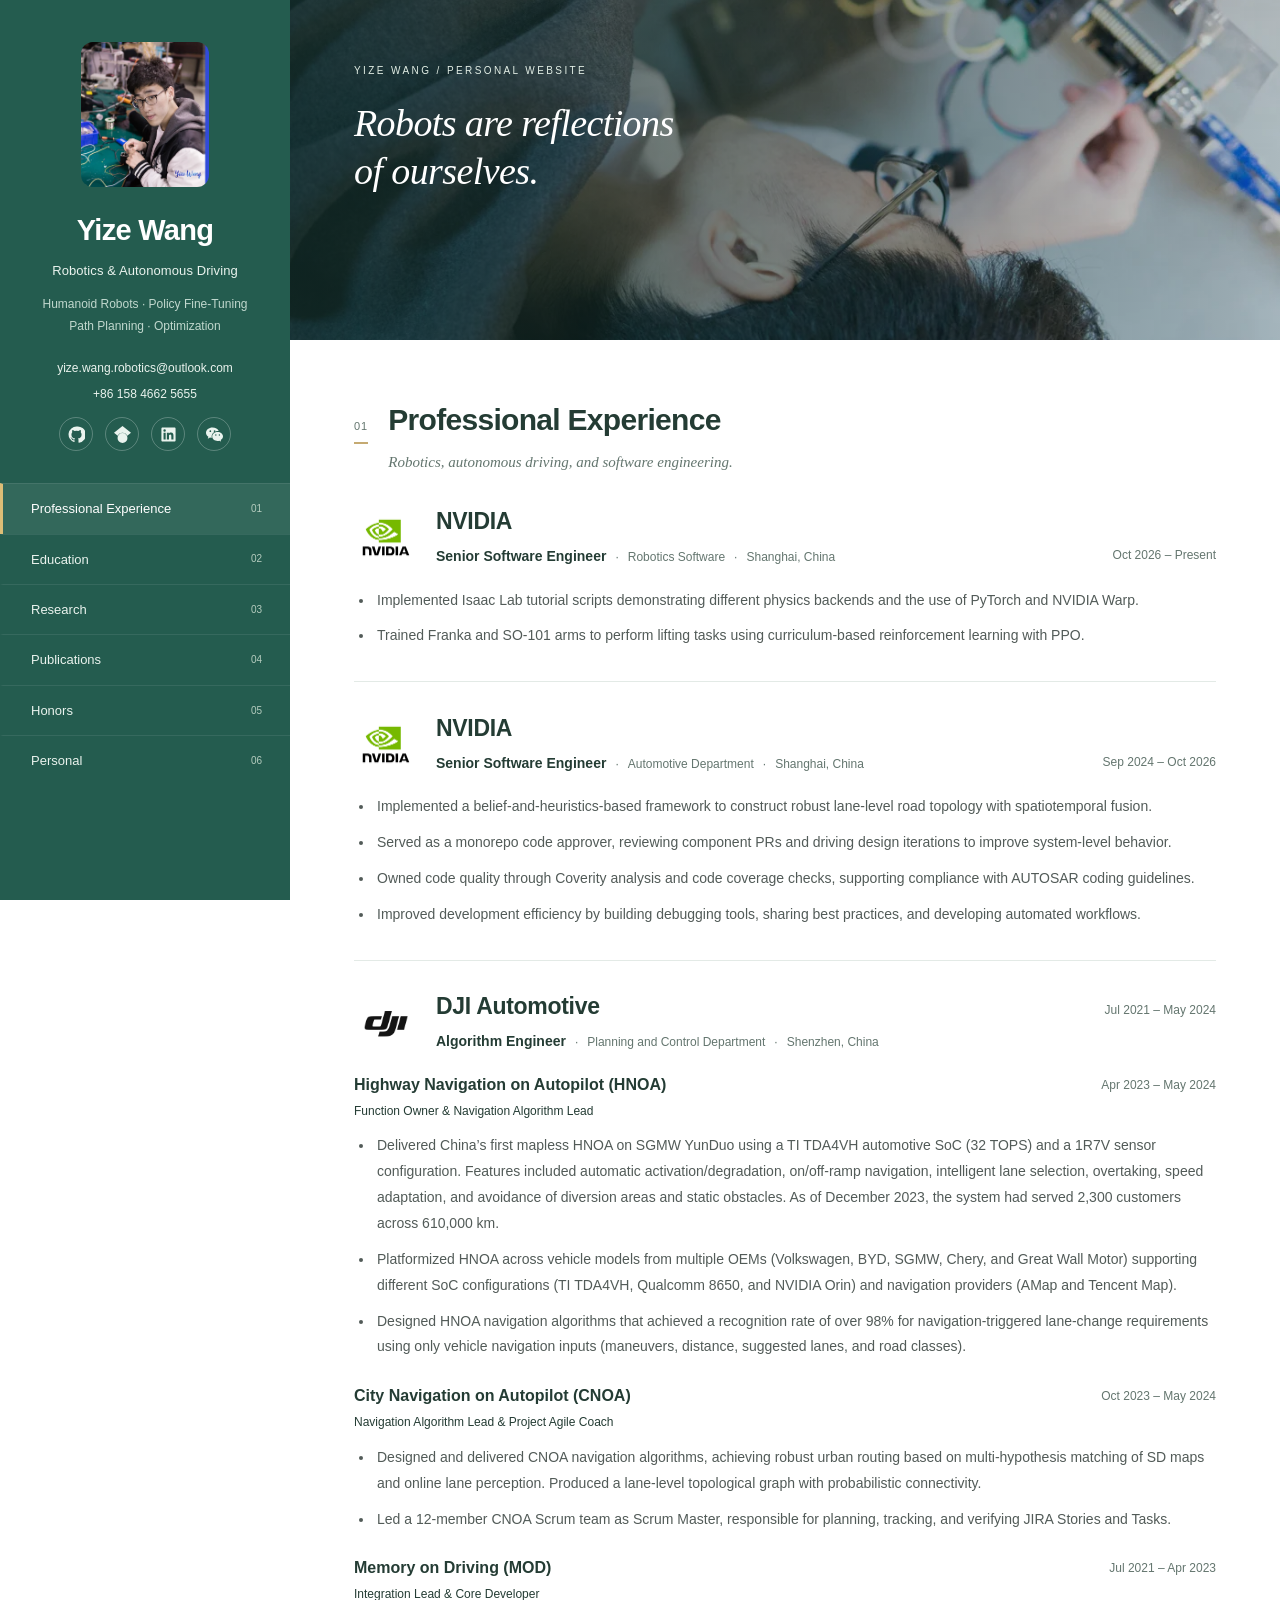
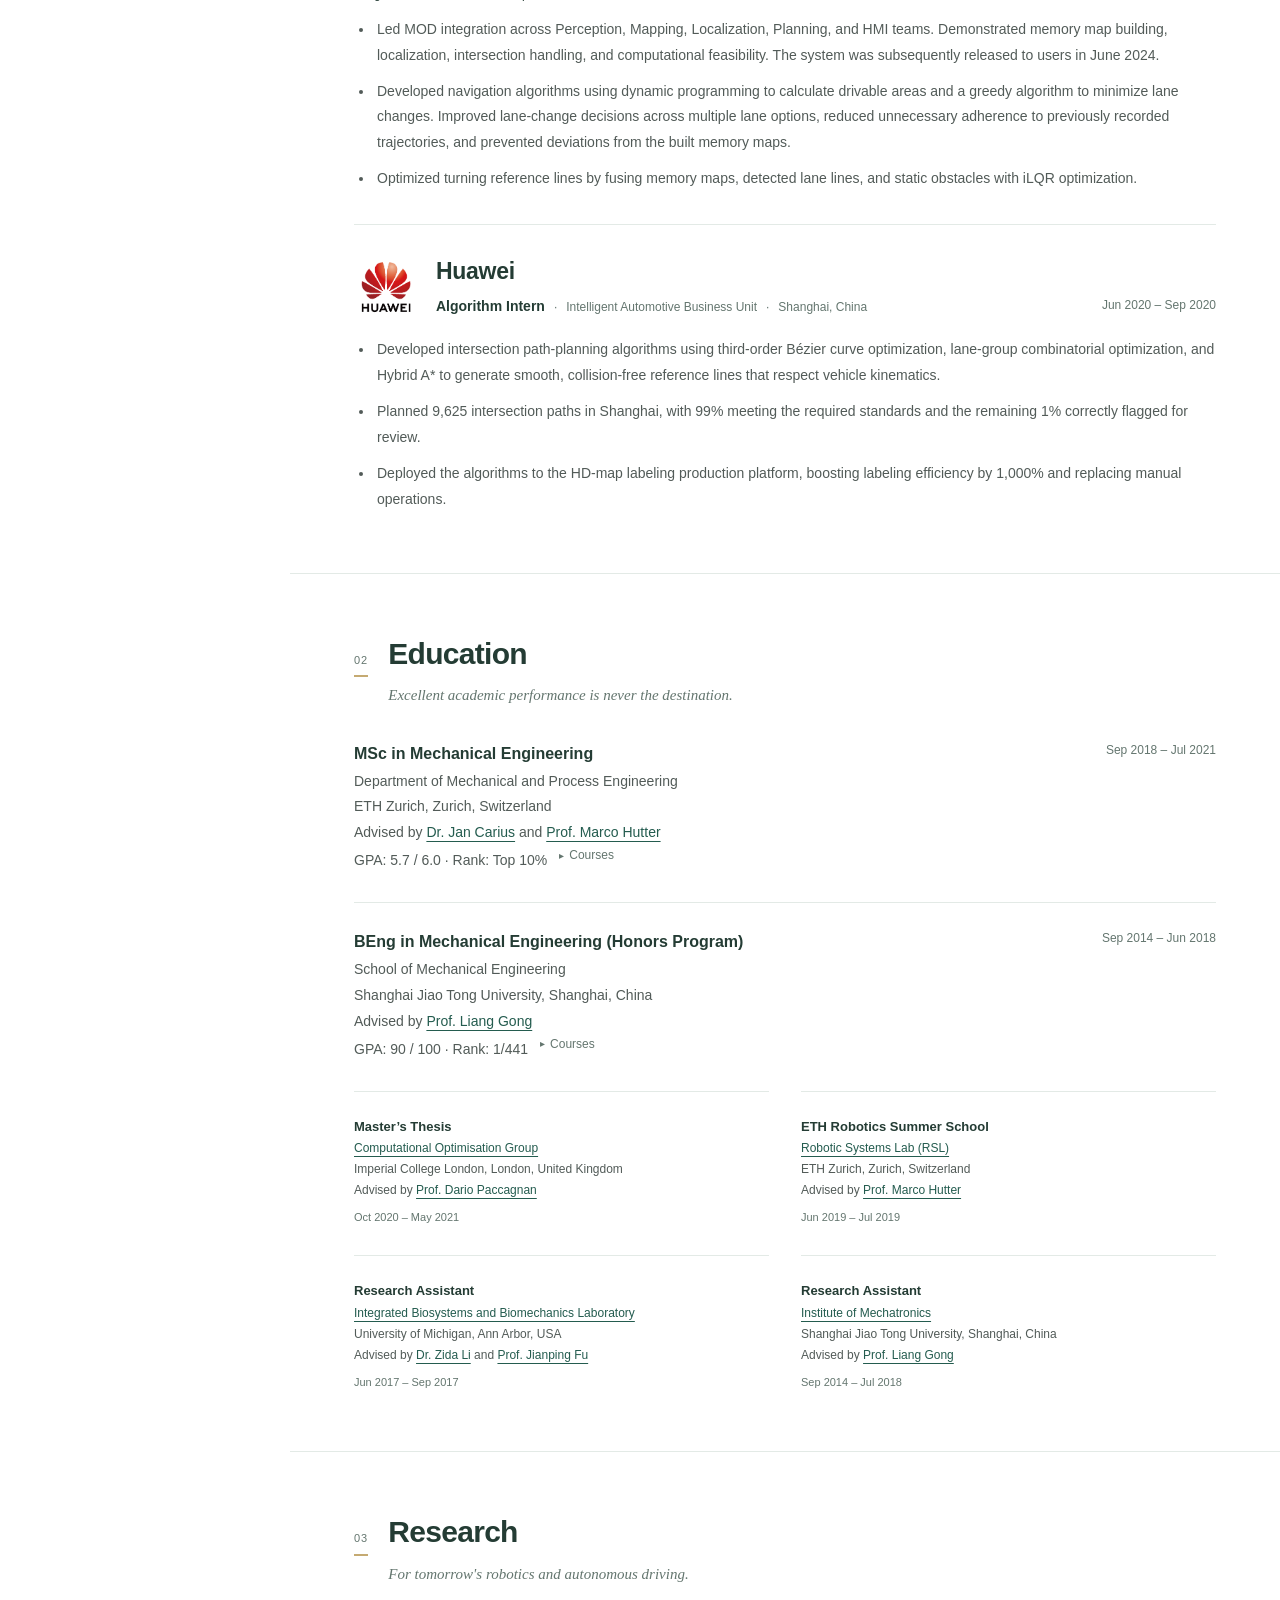
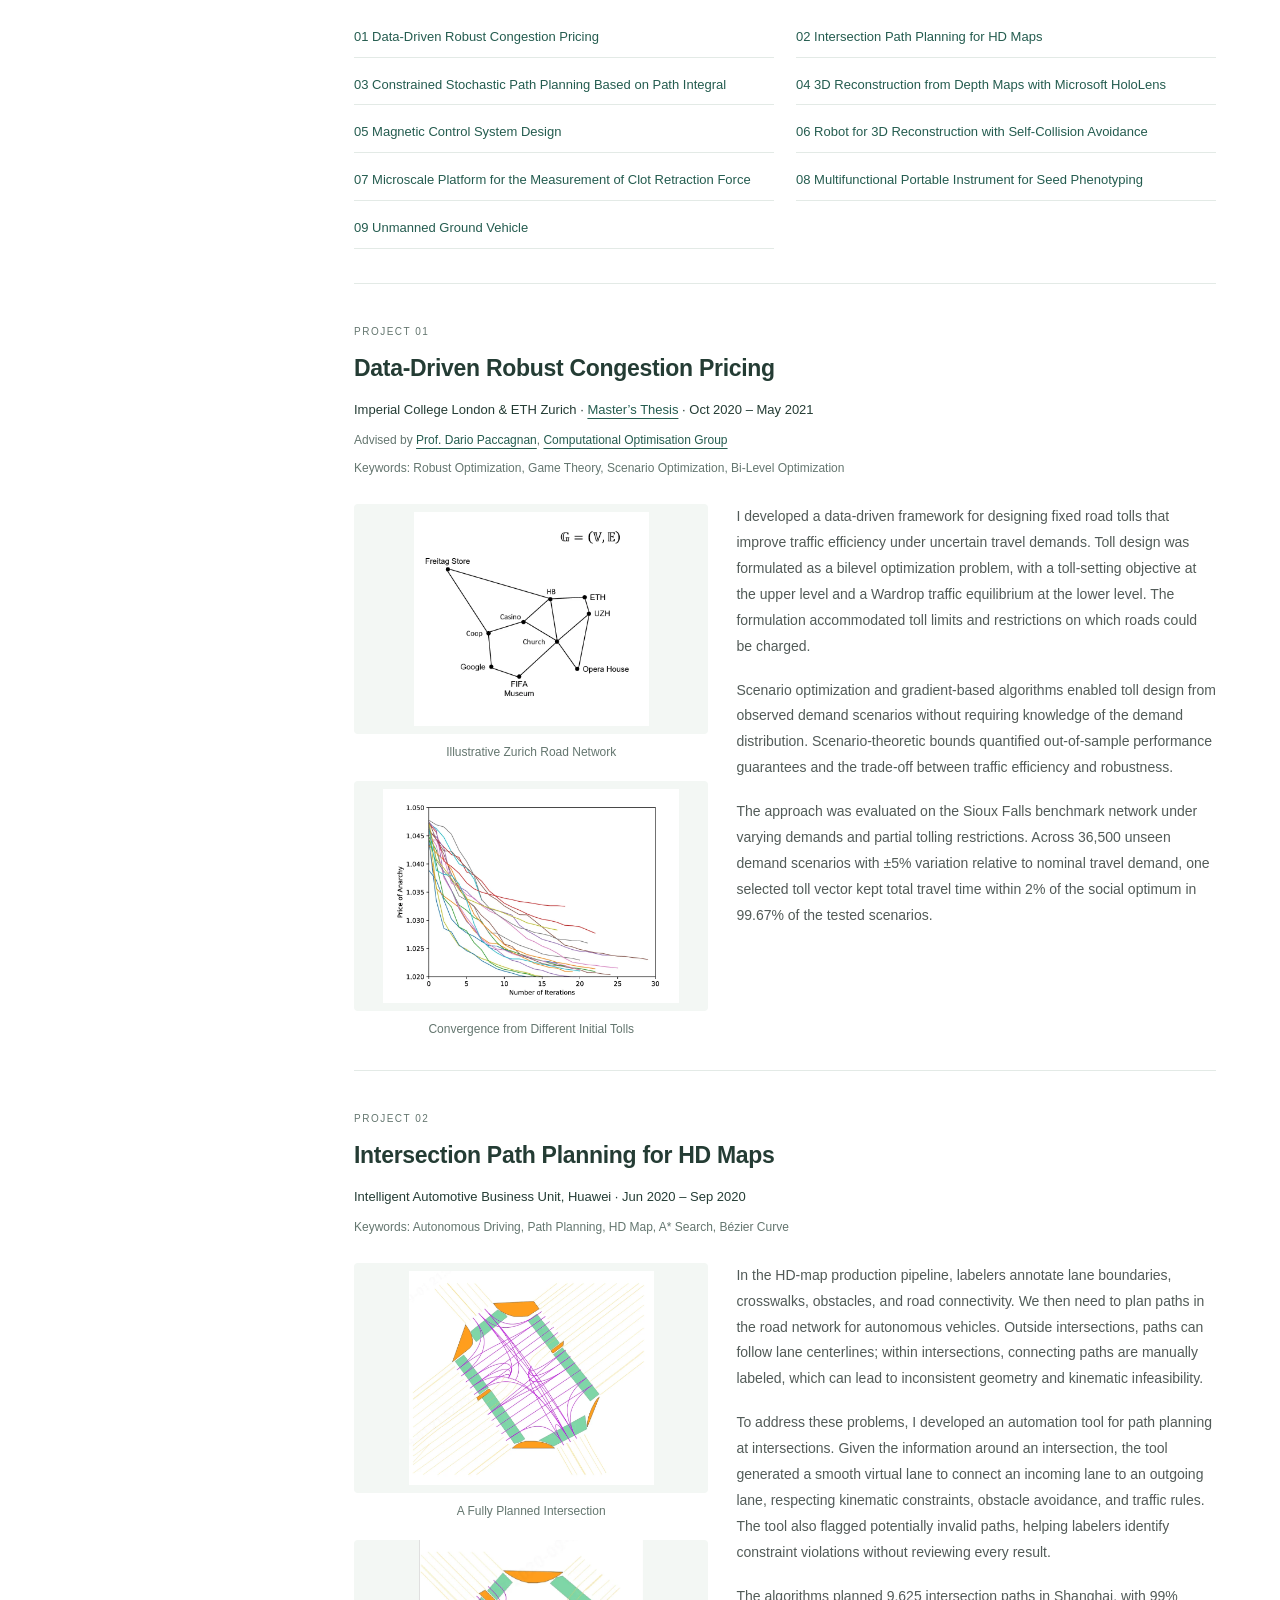
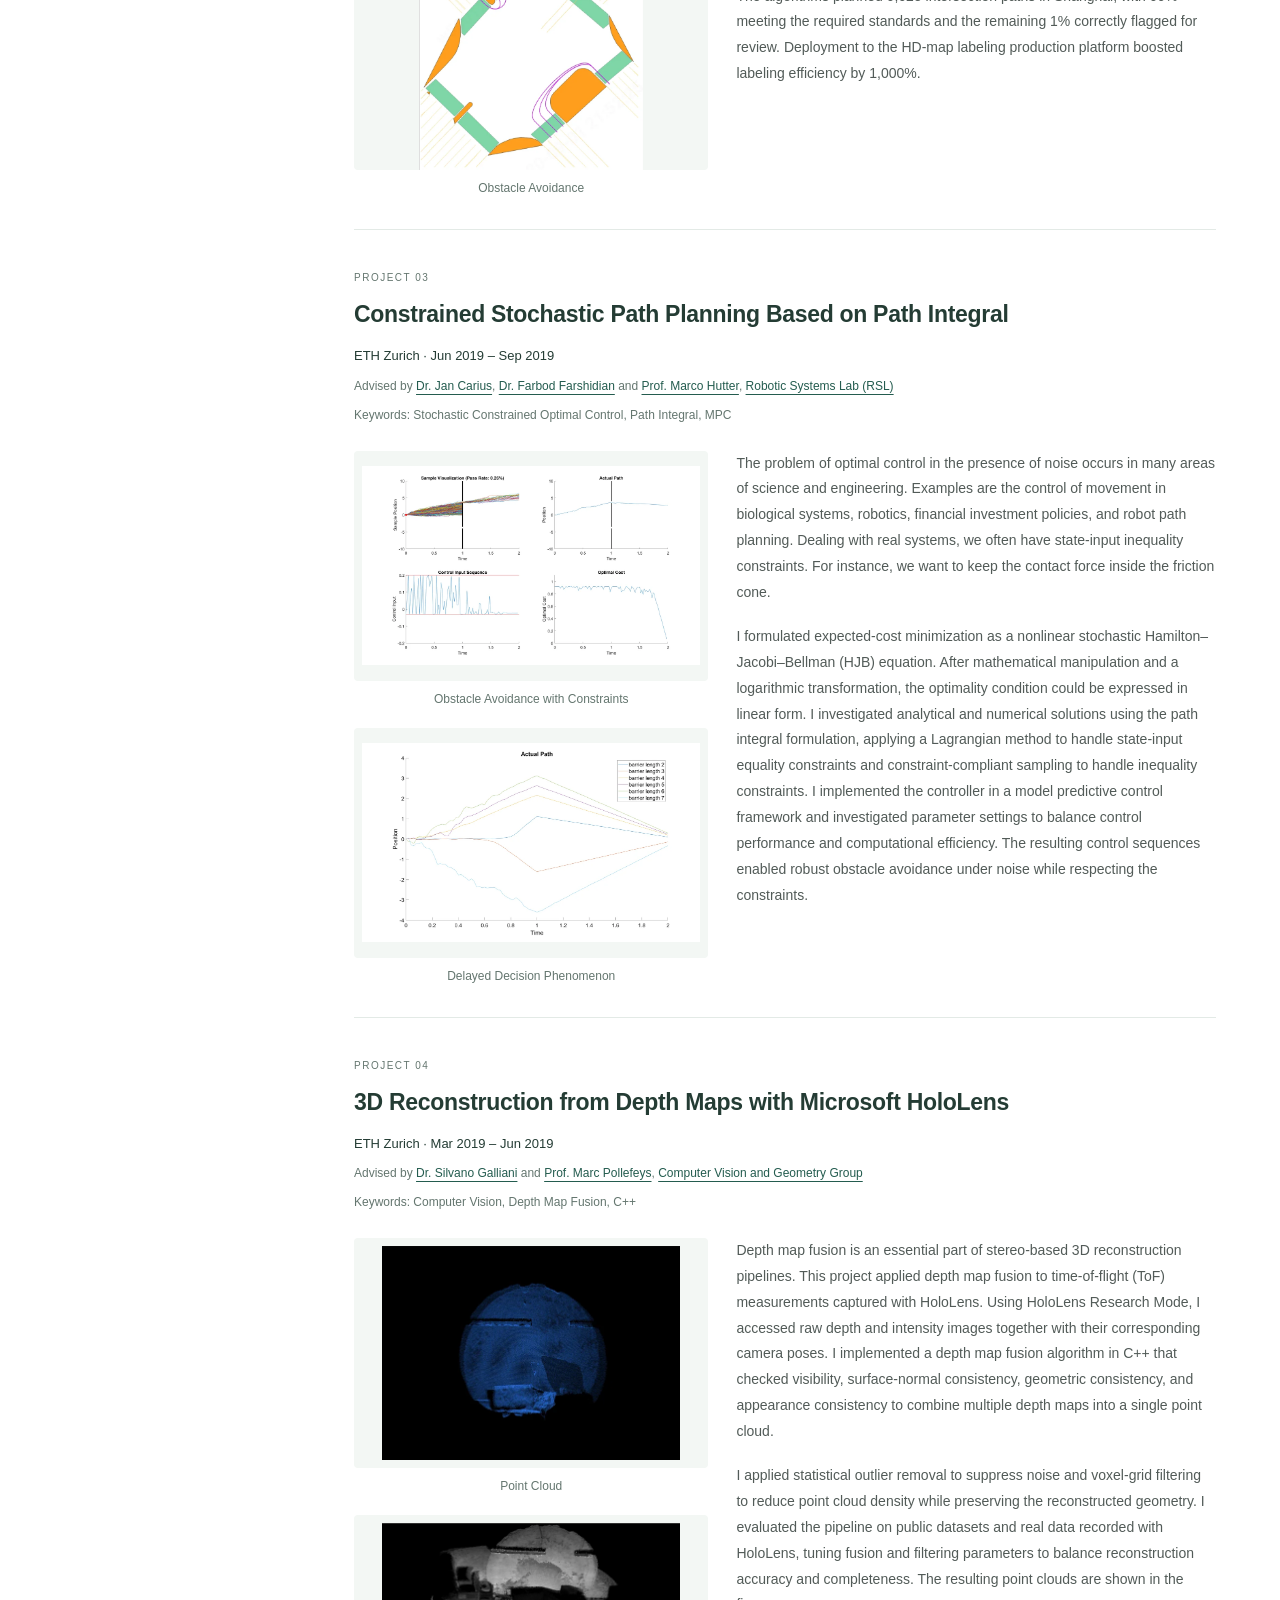
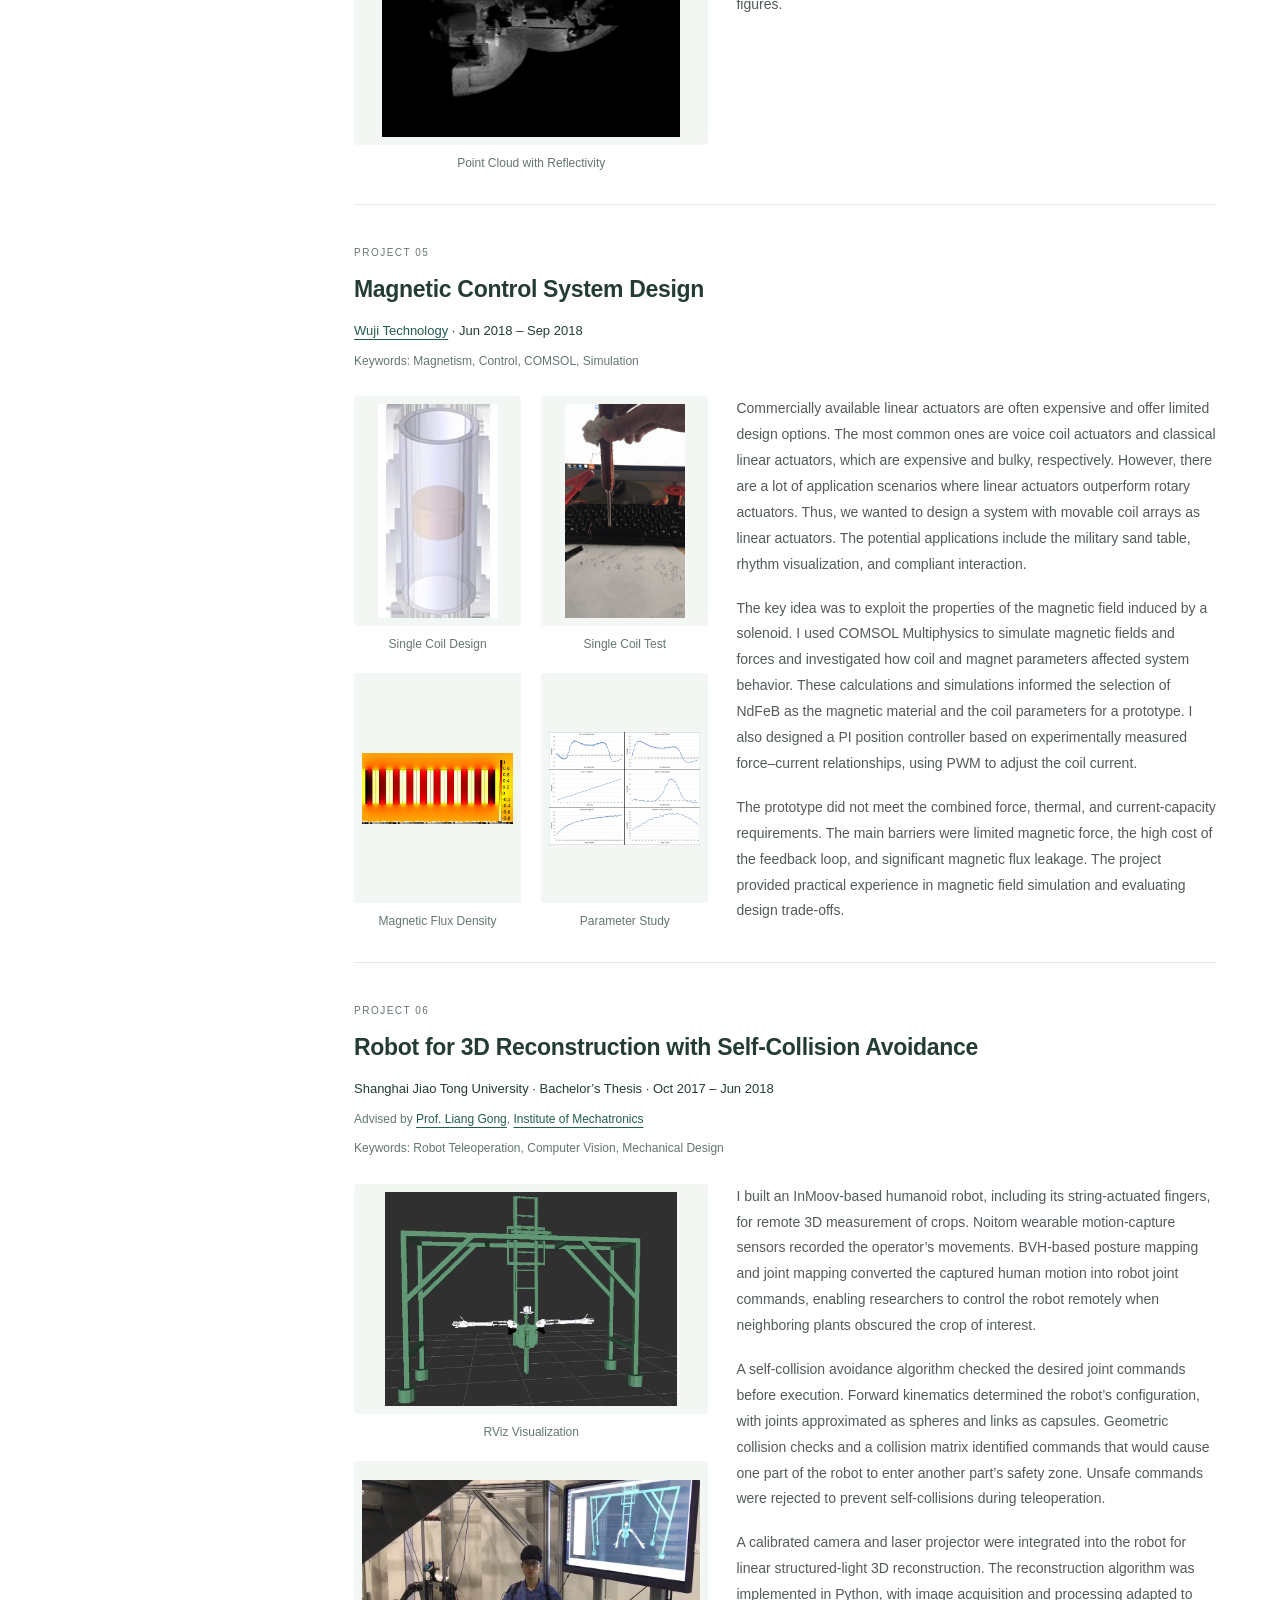
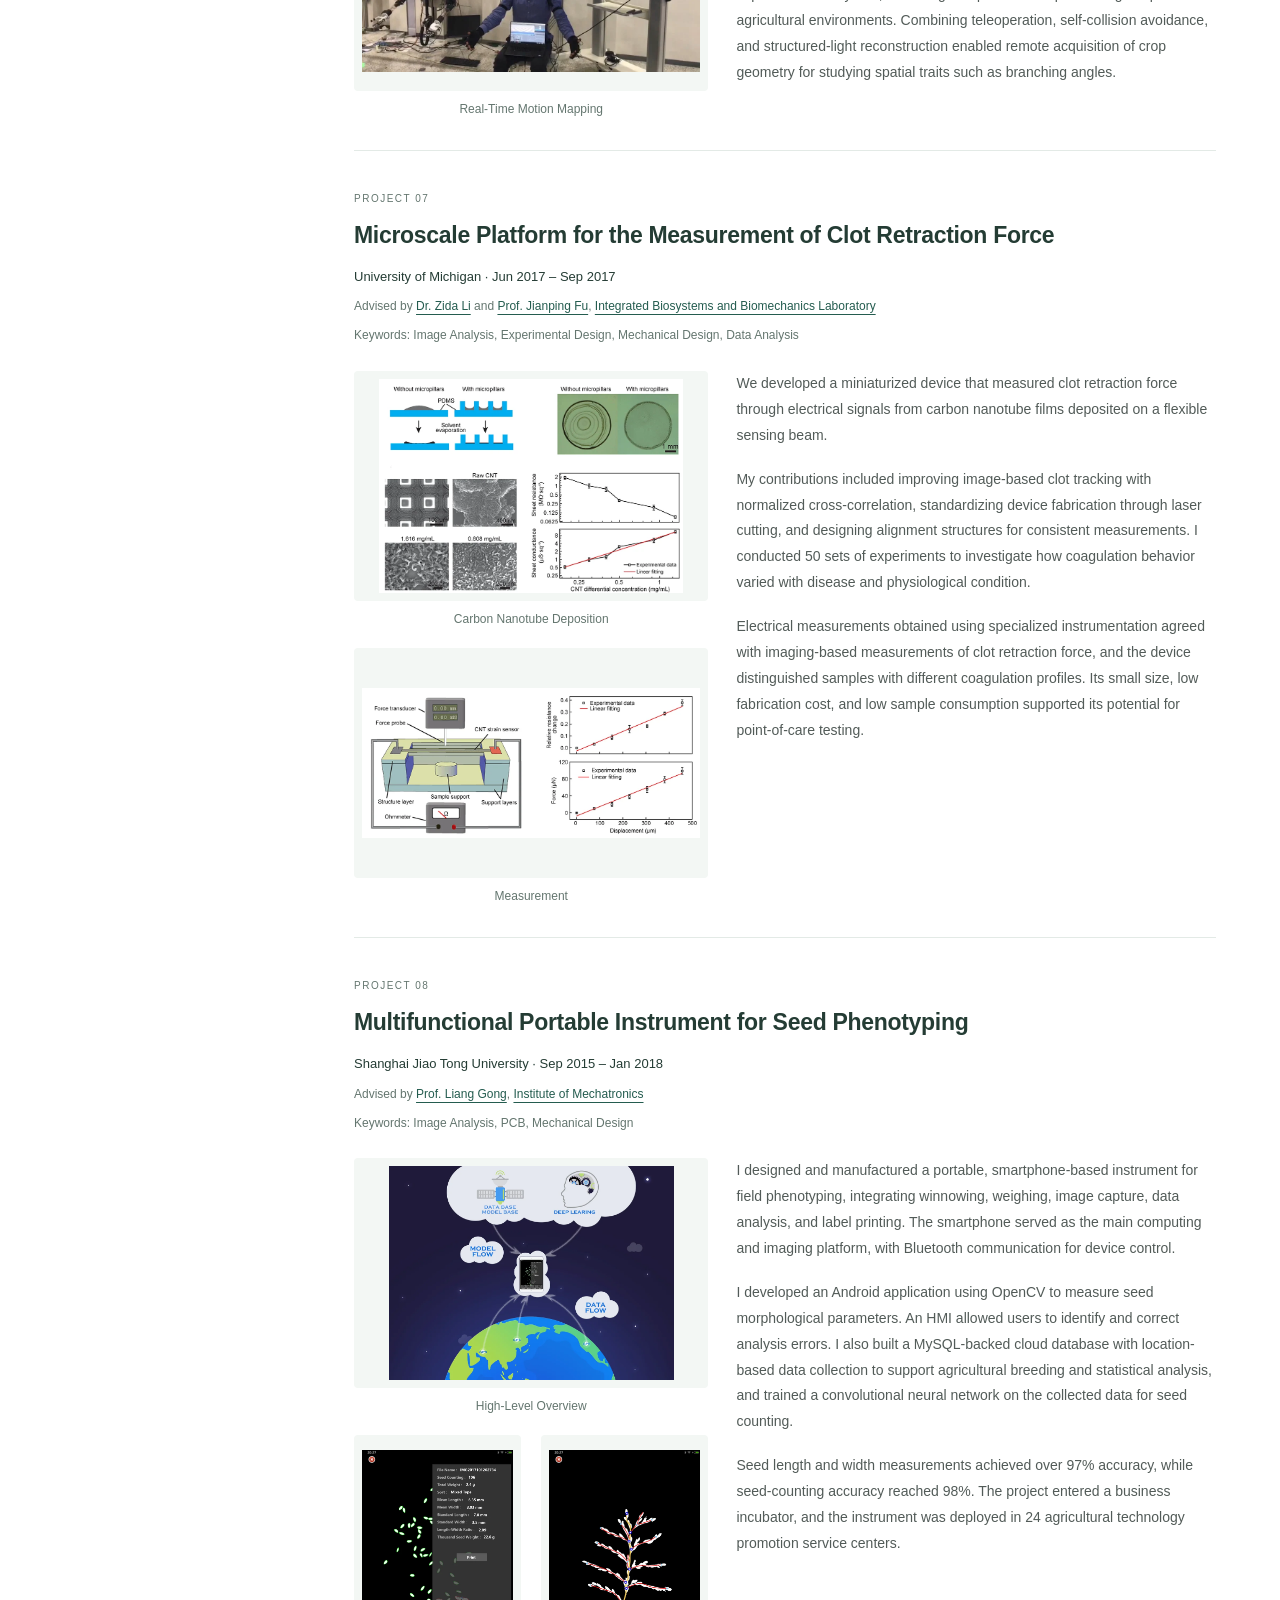
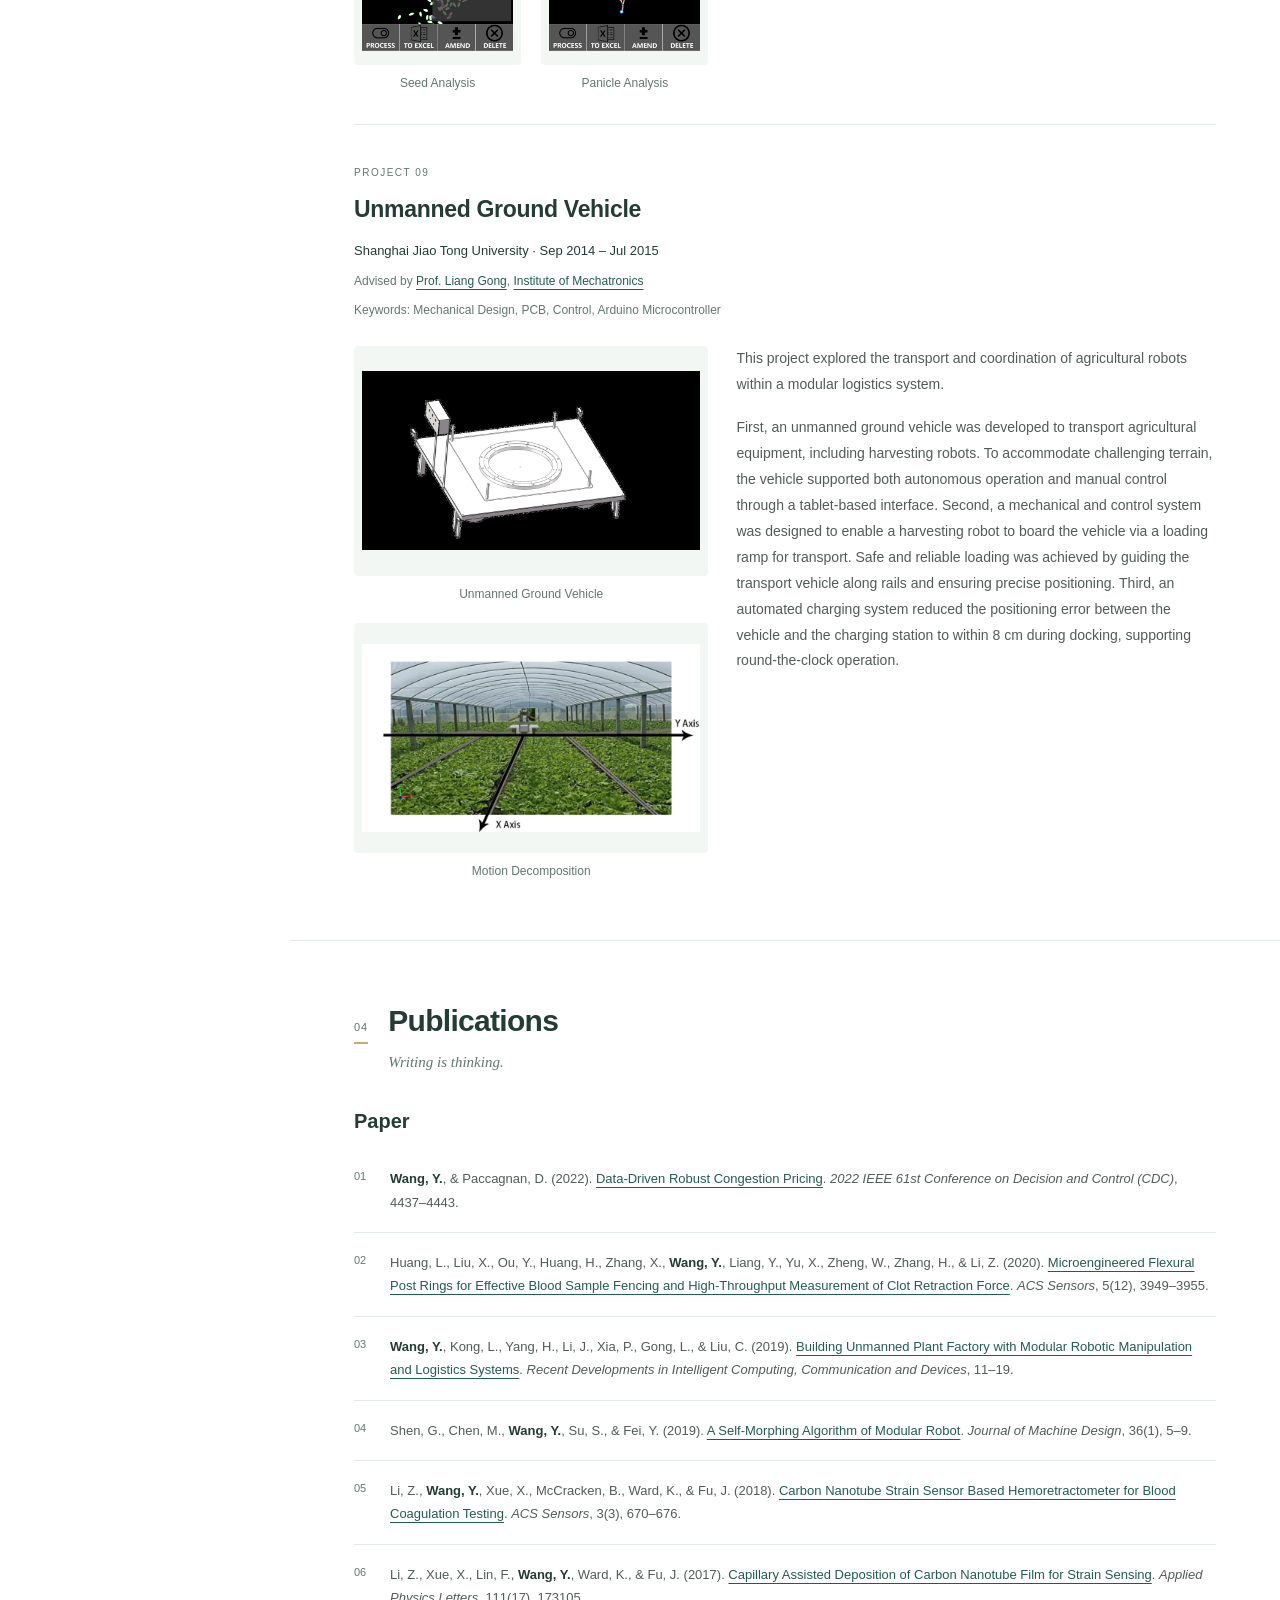
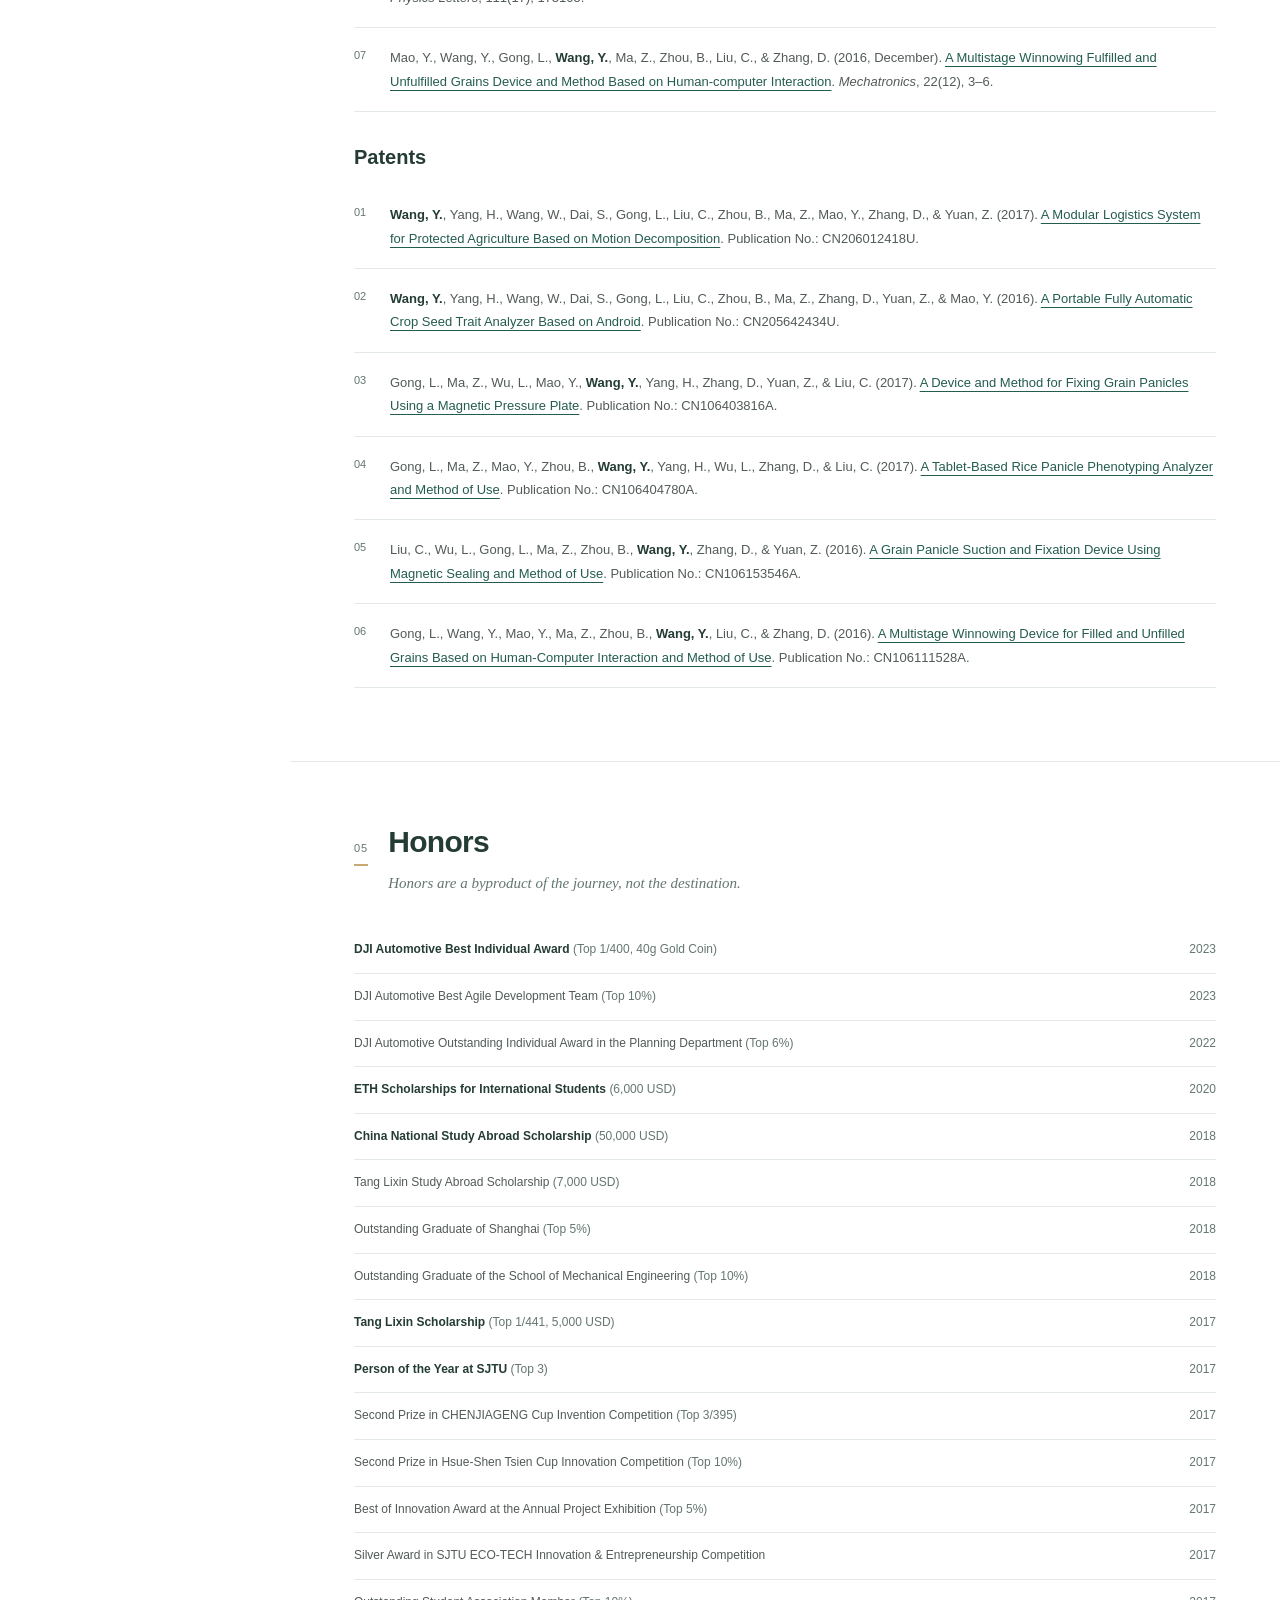
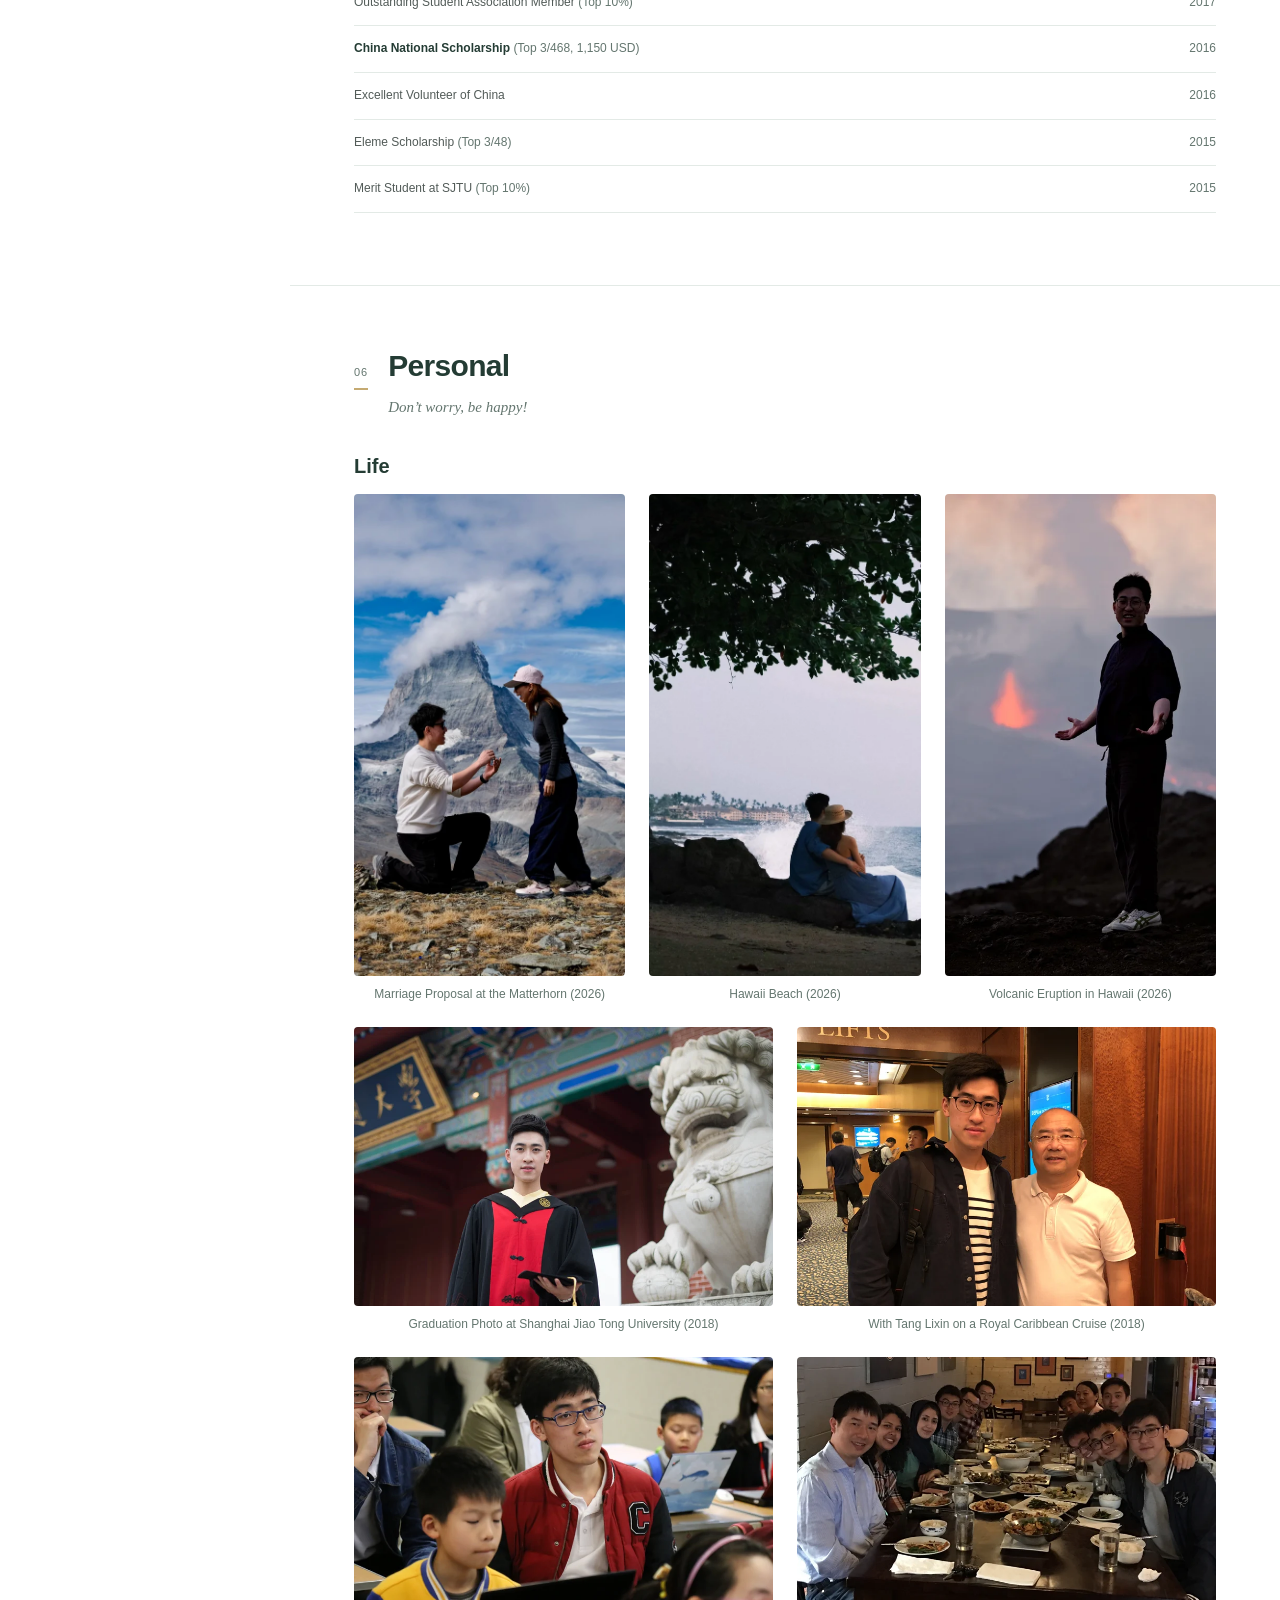
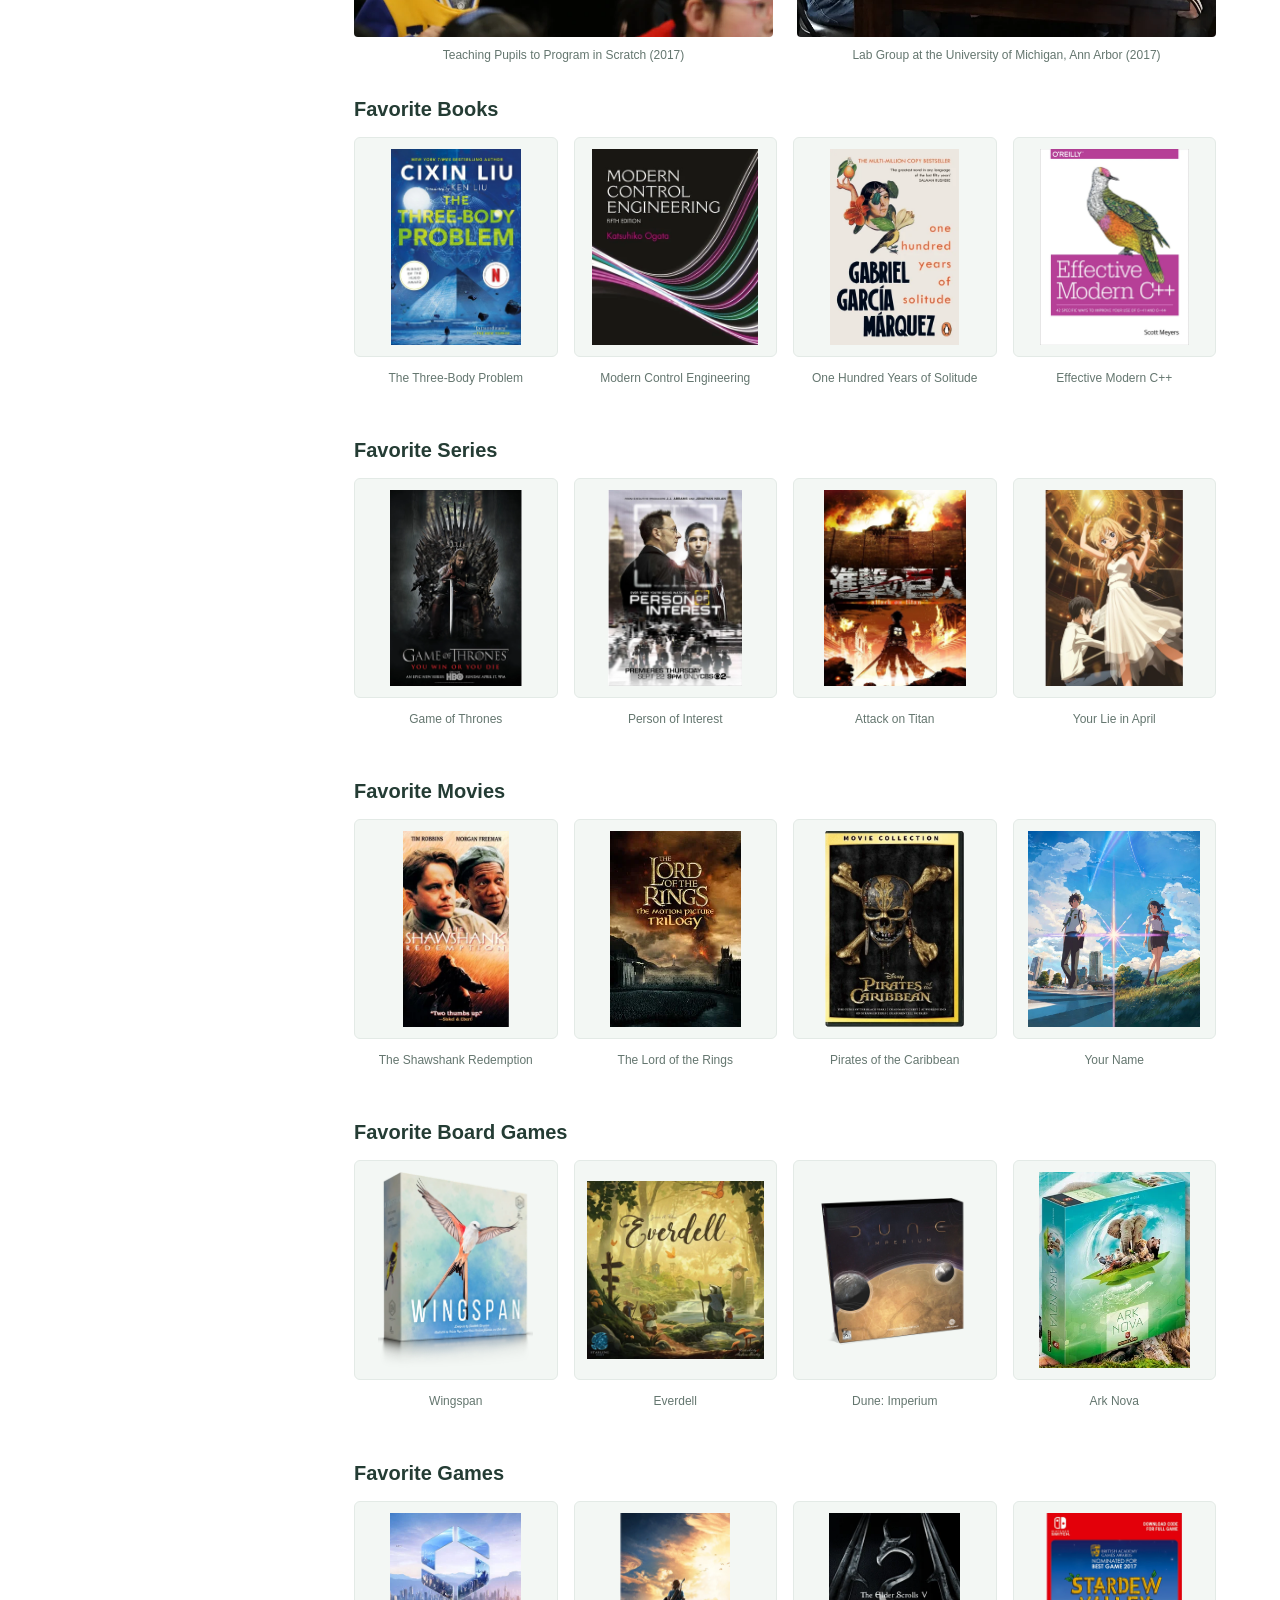
==== commit aeb7ebf5: "Remove additional page 28 from winnowing paper citation" ====
--- a/index.html
+++ b/index.html
@@ -18,7 +18,7 @@
 <section id="career" aria-labelledby="career-title"><div class="container"><header class="section-heading"><span class="section-number">01</span><div><h2 id="career-title">Professional Experience</h2><p>Robotics, autonomous driving, and software engineering.</p></div></header><div class="career-list"><article class="career-entry"><div class="career-entry-heading"><div class="career-logo"><img src="images/previews/company-nvidia.webp" alt="NVIDIA logo" width="256" height="214" decoding="async" loading="lazy"></div><div class="career-identity"><h3>NVIDIA</h3><header class="career-heading"><p class="career-meta"><span class="career-role">Senior Software Engineer</span><span class="career-department">Robotics Software</span><span class="career-location">Shanghai, China</span></p><p class="date">Oct 2026 – Present</p></header></div></div><div class="career-position"><ul class="career-highlights"><li>Implemented Isaac Lab tutorial scripts demonstrating different physics backends and the use of PyTorch and NVIDIA Warp.</li><li>Trained Franka and SO-101 arms to perform lifting tasks using curriculum-based reinforcement learning with PPO.</li></ul></div></article><article class="career-entry"><div class="career-entry-heading"><div class="career-logo"><img src="images/previews/company-nvidia.webp" alt="NVIDIA logo" width="256" height="214" decoding="async" loading="lazy"></div><div class="career-identity"><h3>NVIDIA</h3><header class="career-heading"><p class="career-meta"><span class="career-role">Senior Software Engineer</span><span class="career-department">Automotive Department</span><span class="career-location">Shanghai, China</span></p><p class="date">Sep 2024 – Oct 2026</p></header></div></div><div class="career-position"><ul class="career-highlights"><li>Implemented a belief-and-heuristics-based framework to construct robust lane-level road topology with spatiotemporal fusion.</li><li>Served as a monorepo code approver, reviewing component PRs and driving design iterations to improve system-level behavior.</li><li>Owned code quality through Coverity analysis and code coverage checks, supporting compliance with AUTOSAR coding guidelines.</li><li>Improved development efficiency by building debugging tools, sharing best practices, and developing automated workflows.</li></ul></div></article><article class="career-entry"><div class="career-entry-heading"><div class="career-logo"><img src="images/previews/company-dji.webp" alt="DJI Automotive logo" width="180" height="180" decoding="async" loading="lazy"></div><div class="career-identity"><header class="career-company-heading"><h3>DJI Automotive</h3><p class="date">Jul 2021 – May 2024</p></header><header class="career-heading"><p class="career-meta"><span class="career-role">Algorithm Engineer</span><span class="career-department">Planning and Control Department</span><span class="career-location">Shenzhen, China</span></p></header></div></div><div class="career-position"><div class="career-project"><header><div><h4>Highway Navigation on Autopilot (HNOA)</h4><p class="career-project-role">Function Owner &amp; Navigation Algorithm Lead</p></div><p class="date">Apr 2023 – May 2024</p></header><ul class="career-highlights"><li>Delivered China’s first mapless HNOA on SGMW YunDuo using a TI TDA4VH automotive SoC (32 TOPS) and a 1R7V sensor configuration. Features included automatic activation/degradation, on/off-ramp navigation, intelligent lane selection, overtaking, speed adaptation, and avoidance of diversion areas and static obstacles. As of December 2023, the system had served 2,300 customers across 610,000 km.</li><li>Platformized HNOA across vehicle models from multiple OEMs (Volkswagen, BYD, SGMW, Chery, and Great Wall Motor) supporting different SoC configurations (TI TDA4VH, Qualcomm 8650, and NVIDIA Orin) and navigation providers (AMap and Tencent Map).</li><li>Designed HNOA navigation algorithms that achieved a recognition rate of over 98% for navigation-triggered lane-change requirements using only vehicle navigation inputs (maneuvers, distance, suggested lanes, and road classes).</li></ul></div><div class="career-project"><header><div><h4>City Navigation on Autopilot (CNOA)</h4><p class="career-project-role">Navigation Algorithm Lead &amp; Project Agile Coach</p></div><p class="date">Oct 2023 – May 2024</p></header><ul class="career-highlights"><li>Designed and delivered CNOA navigation algorithms, achieving robust urban routing based on multi-hypothesis matching of SD maps and online lane perception. Produced a lane-level topological graph with probabilistic connectivity.</li><li>Led a 12-member CNOA Scrum team as Scrum Master, responsible for planning, tracking, and verifying JIRA Stories and Tasks.</li></ul></div><div class="career-project"><header><div><h4>Memory on Driving (MOD)</h4><p class="career-project-role">Integration Lead &amp; Core Developer</p></div><p class="date">Jul 2021 – Apr 2023</p></header><ul class="career-highlights"><li>Led MOD integration across Perception, Mapping, Localization, Planning, and HMI teams. Demonstrated memory map building, localization, intersection handling, and computational feasibility. The system was subsequently released to users in June 2024.</li><li>Developed navigation algorithms using dynamic programming to calculate drivable areas and a greedy algorithm to minimize lane changes. Improved lane-change decisions across multiple lane options, reduced unnecessary adherence to previously recorded trajectories, and prevented deviations from the built memory maps.</li><li>Optimized turning reference lines by fusing memory maps, detected lane lines, and static obstacles with iLQR optimization.</li></ul></div></div></article><article class="career-entry"><div class="career-entry-heading"><div class="career-logo"><img src="images/previews/company-huawei.webp" alt="Huawei logo" width="181" height="181" decoding="async" loading="lazy"></div><div class="career-identity"><h3>Huawei</h3><header class="career-heading"><p class="career-meta"><span class="career-role">Algorithm Intern</span><span class="career-department">Intelligent Automotive Business Unit</span><span class="career-location">Shanghai, China</span></p><p class="date">Jun 2020 – Sep 2020</p></header></div></div><div class="career-position"><ul class="career-highlights"><li>Developed intersection path-planning algorithms using third-order Bézier curve optimization, lane-group combinatorial optimization, and Hybrid A* to generate smooth, collision-free reference lines that respect vehicle kinematics.</li><li>Planned 9,625 intersection paths in Shanghai, with 99% meeting the required standards and the remaining 1% correctly flagged for review.</li><li>Deployed the algorithms to the HD-map labeling production platform, boosting labeling efficiency by 1,000% and replacing manual operations.</li></ul></div></article></div></div></section>
 <section id="education" aria-labelledby="education-title"><div class="container"><header class="section-heading"><span class="section-number">02</span><div><h2 id="education-title">Education</h2><p>Excellent academic performance is never the destination.</p></div></header><div class="education-list"><article class="education-entry education-primary"><div class="education-body"><strong>MSc in Mechanical Engineering</strong><br/>Department of Mechanical and Process Engineering<br/>ETH Zurich, Zurich, Switzerland<br/>Advised by <a href="https://jan.carius.io/about/" target="_blank" rel="noopener noreferrer">Dr. Jan Carius</a> and <a href="https://rsl.ethz.ch/the-lab/people/person-detail.hutter.html" target="_blank" rel="noopener noreferrer">Prof. Marco Hutter</a><br/><div class="degree-stats"><span class="degree-score">GPA: 5.7 / 6.0 · Rank: Top 10%</span><details class="courses"><summary aria-label="Graduate Courses" title="Graduate Courses">Courses</summary><div class="table-scroll"><table><caption>Graduate Courses and Grades</caption><thead><tr><th scope="col">Course</th><th scope="col">Grade</th></tr></thead><tbody><tr><td><span class="course-code">151-0851-00</span> Robot Dynamics</td><td>5.5 / 6.0</td></tr><tr><td><span class="course-code">151-0604-00</span> Microrobotics</td><td>5.5 / 6.0</td></tr><tr><td><span class="course-code">151-0563-01</span> Dynamic Programming and Optimal Control</td><td>5.5 / 6.0</td></tr><tr><td><span class="course-code">151-0854-00</span> Autonomous Mobile Robots</td><td>6.0 / 6.0</td></tr><tr><td><span class="course-code">151-0660-00</span> Model Predictive Control</td><td>6.0 / 6.0</td></tr><tr><td><span class="course-code">151-0566-00</span> Recursive Estimation</td><td>5.3 / 6.0</td></tr><tr><td><span class="course-code">252-0579-00</span> 3D Vision</td><td>5.5 / 6.0</td></tr><tr><td><span class="course-code">227-0216-00</span> Control Systems II</td><td>5.3 / 6.0</td></tr><tr><td><span class="course-code">227-0225-00</span> Linear System Theory</td><td>6.0 / 6.0</td></tr><tr><td><span class="course-code">263-5210-00</span> Probabilistic Artificial Intelligence</td><td>5.5 / 6.0</td></tr></tbody></table></div></details></div></div><p class="date">Sep 2018 – Jul 2021</p></article><article class="education-entry education-primary"><div class="education-body"><strong>BEng in Mechanical Engineering (Honors Program)</strong><br/>School of Mechanical Engineering<br/>Shanghai Jiao Tong University, Shanghai, China<br/>Advised by <a href="https://me.sjtu.edu.cn/en/FullTimeTeacher/gongliang.html" target="_blank" rel="noopener noreferrer">Prof. Liang Gong</a><br/><div class="degree-stats"><span class="degree-score">GPA: 90 / 100 · Rank: 1/441</span><details class="courses"><summary aria-label="Undergraduate Core Courses" title="Undergraduate Core Courses">Courses</summary><div class="table-scroll"><table><caption>Undergraduate Core Courses and Grades</caption><thead><tr><th scope="col">Course</th><th scope="col">Grade</th></tr></thead><tbody><tr><td><span class="course-code">ME429</span> Design and Practice of Mechatronic Systems</td><td>90 / 100</td></tr><tr><td><span class="course-code">EE205</span> Electrical and Electronic Technology</td><td>99 / 100</td></tr><tr><td><span class="course-code">ME113</span> Programming: Principles and Practice Using C++</td><td>93 / 100</td></tr><tr><td><span class="course-code">ME208</span> Design and Manufacture</td><td>90 / 100</td></tr><tr><td><span class="course-code">ME369</span> Modeling Analysis and System Control</td><td>85 / 100</td></tr><tr><td><span class="course-code">ME399</span> Measurement Principles and Technologies</td><td>97 / 100</td></tr><tr><td><span class="course-code">ME345</span> Engineering Material</td><td>95 / 100</td></tr><tr><td><span class="course-code">ES004</span> Electronic System Design Based on Android System</td><td>98 / 100</td></tr><tr><td><span class="course-code">CS902</span> Thinking and Approach of Programming</td><td>94 / 100</td></tr><tr><td><span class="course-code">EM003</span> Engineering Fluid Mechanics</td><td>91 / 100</td></tr><tr><td><span class="course-code">BE203</span> Engineering Thermodynamics</td><td>92 / 100</td></tr><tr><td><span class="course-code">MA097</span> Mathematical Methods in Physics</td><td>88 / 100</td></tr><tr><td><span class="course-code">MA118</span> Mathematical Analysis</td><td>91 / 100</td></tr><tr><td><span class="course-code">EM001</span> Theoretical Mechanics</td><td>89 / 100</td></tr><tr><td><span class="course-code">MA119</span> Probability and Statistics</td><td>91 / 100</td></tr></tbody></table></div></details></div></div><p class="date">Sep 2014 – Jun 2018</p></article><article class="education-entry education-secondary"><div class="education-body"><strong>Master’s Thesis</strong><br/><a href="https://optimisation.doc.ic.ac.uk/" target="_blank" rel="noopener noreferrer">Computational Optimisation Group</a><br/>Imperial College London, London, United Kingdom<br/>Advised by <a href="https://www.doc.ic.ac.uk/~dp414/" target="_blank" rel="noopener noreferrer">Prof. Dario Paccagnan</a></div><p class="date">Oct 2020 – May 2021</p></article><article class="education-entry education-secondary"><div class="education-body"><strong>ETH Robotics Summer School</strong><br/><a href="https://rsl.ethz.ch/" target="_blank" rel="noopener noreferrer">Robotic Systems Lab (RSL)</a><br/>ETH Zurich, Zurich, Switzerland<br/>Advised by <a href="https://rsl.ethz.ch/the-lab/people/person-detail.hutter.html" target="_blank" rel="noopener noreferrer">Prof. Marco Hutter</a></div><p class="date">Jun 2019 – Jul 2019</p></article><article class="education-entry education-secondary"><div class="education-body"><strong>Research Assistant</strong><br/><a href="https://me-web.engin.umich.edu/ibbl/" target="_blank" rel="noopener noreferrer">Integrated Biosystems and Biomechanics Laboratory</a><br/>University of Michigan, Ann Arbor, USA<br/>Advised by <a href="https://med.szu.edu.cn/en/faculty/engineering/content_10211" target="_blank" rel="noopener noreferrer">Dr. Zida Li</a> and <a href="https://me.engin.umich.edu/people/faculty/jianping-fu" target="_blank" rel="noopener noreferrer">Prof. Jianping Fu</a></div><p class="date">Jun 2017 – Sep 2017</p></article><article class="education-entry education-secondary"><div class="education-body"><strong>Research Assistant</strong><br/><a href="https://me.sjtu.edu.cn/upload2/file/20180927/Institute%20of%20Mechatronics%20%26%20Logistics%20Equipment.pdf" target="_blank" rel="noopener noreferrer">Institute of Mechatronics</a><br/>Shanghai Jiao Tong University, Shanghai, China<br/>Advised by <a href="https://me.sjtu.edu.cn/en/FullTimeTeacher/gongliang.html" target="_blank" rel="noopener noreferrer">Prof. Liang Gong</a></div><p class="date">Sep 2014 – Jul 2018</p></article></div></div></section>
 <section id="research" aria-labelledby="research-title"><div class="container"><header class="section-heading"><span class="section-number">03</span><div><h2 id="research-title">Research</h2><p>For tomorrow&#39;s robotics and autonomous driving.</p></div></header><div class="project-index"><a href="#congestion-pricing">01 Data-Driven Robust Congestion Pricing</a><a href="#project-1">02 Intersection Path Planning for HD Maps</a><a href="#project-2">03 Constrained Stochastic Path Planning Based on Path Integral</a><a href="#project-3">04 3D Reconstruction from Depth Maps with Microsoft HoloLens</a><a href="#project-4">05 Magnetic Control System Design</a><a href="#project-5">06 Robot for 3D Reconstruction with Self-Collision Avoidance</a><a href="#project-6">07 Microscale Platform for the Measurement of Clot Retraction Force</a><a href="#project-7">08 Multifunctional Portable Instrument for Seed Phenotyping</a><a href="#project-8">09 Unmanned Ground Vehicle</a></div><article class="project" id="congestion-pricing"><header><span class="project-number">PROJECT 01</span><h3>Data-Driven Robust Congestion Pricing</h3><p class="project-meta"><span class="project-meta-row">Imperial College London &amp; ETH Zurich · <a href="https://www.research-collection.ethz.ch/entities/publication/f4e3fa8f-d216-4f61-a9af-45d997415aec" target="_blank" rel="noopener noreferrer">Master’s Thesis</a> · Oct 2020 – May 2021</span><span class="project-meta-row">Advised by <a href="https://www.doc.ic.ac.uk/~dp414/" target="_blank" rel="noopener noreferrer">Prof. Dario Paccagnan</a>, <a href="https://optimisation.doc.ic.ac.uk/" target="_blank" rel="noopener noreferrer">Computational Optimisation Group</a></span><span class="project-meta-row project-meta-keywords">Keywords: Robust Optimization, Game Theory, Scenario Optimization, Bi-Level Optimization</span></p></header><div class="project-grid"><div class="project-media"><figure><a href="images/originals/congestion-zurich-network.png" data-media aria-haspopup="dialog" aria-controls="media-viewer" aria-label="Illustrative Zurich Road Network"><img src="images/previews/congestion-zurich-network.webp" alt="Illustrative Zurich Road Network" width="754" height="686" decoding="async" loading="lazy"></a><figcaption>Illustrative Zurich Road Network</figcaption></figure><figure><a href="images/originals/congestion-multistart-convergence.png" data-media aria-haspopup="dialog" aria-controls="media-viewer" aria-label="Convergence from Different Initial Tolls"><img src="images/previews/congestion-multistart-convergence.webp" alt="Convergence from Different Initial Tolls" width="1036" height="748" decoding="async" loading="lazy"></a><figcaption>Convergence from Different Initial Tolls</figcaption></figure></div><div class="project-copy"><p>I developed a data-driven framework for designing fixed road tolls that improve traffic efficiency under uncertain travel demands. Toll design was formulated as a bilevel optimization problem, with a toll-setting objective at the upper level and a Wardrop traffic equilibrium at the lower level. The formulation accommodated toll limits and restrictions on which roads could be charged.</p><p>Scenario optimization and gradient-based algorithms enabled toll design from observed demand scenarios without requiring knowledge of the demand distribution. Scenario-theoretic bounds quantified out-of-sample performance guarantees and the trade-off between traffic efficiency and robustness.</p><p>The approach was evaluated on the Sioux Falls benchmark network under varying demands and partial tolling restrictions. Across 36,500 unseen demand scenarios with ±5% variation relative to nominal travel demand, one selected toll vector kept total travel time within 2% of the social optimum in 99.67% of the tested scenarios.</p></div></div></article><article class="project" id="project-1"><header><span class="project-number">PROJECT 02</span><h3>Intersection Path Planning for HD Maps</h3><p class="project-meta"><span class="project-meta-row">Intelligent Automotive Business Unit, Huawei · Jun 2020 – Sep 2020</span><span class="project-meta-row project-meta-keywords">Keywords: Autonomous Driving, Path Planning, HD Map, A* Search, Bézier Curve</span></p></header><div class="project-grid"><div class="project-media"><figure><a href="images/originals/a-fully-planned-intersection_orig.png" data-media aria-haspopup="dialog" aria-controls="media-viewer" aria-label="A Fully Planned Intersection"><img src="images/previews/a-fully-planned-intersection_orig.webp" alt="A Fully Planned Intersection" width="915" height="800" decoding="async" loading="lazy"></a><figcaption>A Fully Planned Intersection</figcaption></figure><figure><a href="images/originals/8-obstacle-avoidance_orig.png" data-media aria-haspopup="dialog" aria-controls="media-viewer" aria-label="Obstacle Avoidance"><span class="media-crop" style="--crop-ratio:658/677;--crop-image-width:139.057751%;--crop-left:-19.604863%;--crop-top:-9.158050%"><img src="images/previews/8-obstacle-avoidance_orig.webp" alt="Obstacle Avoidance" width="915" height="800" decoding="async" loading="lazy"></span></a><figcaption>Obstacle Avoidance</figcaption></figure></div><div class="project-copy"><p>In the HD-map production pipeline, labelers annotate lane boundaries, crosswalks, obstacles, and road connectivity. We then need to plan paths in the road network for autonomous vehicles. Outside intersections, paths can follow lane centerlines; within intersections, connecting paths are manually labeled, which can lead to inconsistent geometry and kinematic infeasibility.</p><p>To address these problems, I developed an automation tool for path planning at intersections. Given the information around an intersection, the tool generated a smooth virtual lane to connect an incoming lane to an outgoing lane, respecting kinematic constraints, obstacle avoidance, and traffic rules. The tool also flagged potentially invalid paths, helping labelers identify constraint violations without reviewing every result.</p><p>The algorithms planned 9,625 intersection paths in Shanghai, with 99% meeting the required standards and the remaining 1% correctly flagged for review. Deployment to the HD-map labeling production platform boosted labeling efficiency by 1,000%.</p></div></div></article><article class="project" id="project-2"><header><span class="project-number">PROJECT 03</span><h3>Constrained Stochastic Path Planning Based on Path Integral</h3><p class="project-meta"><span class="project-meta-row">ETH Zurich · Jun 2019 – Sep 2019</span><span class="project-meta-row">Advised by <a href="https://jan.carius.io/about/" target="_blank" rel="noopener noreferrer">Dr. Jan Carius</a>, <a href="https://scholar.google.com/citations?user=ciragesAAAAJ&amp;hl=en" target="_blank" rel="noopener noreferrer">Dr. Farbod Farshidian</a> and <a href="https://rsl.ethz.ch/the-lab/people/person-detail.hutter.html" target="_blank" rel="noopener noreferrer">Prof. Marco Hutter</a>, <a href="https://rsl.ethz.ch/" target="_blank" rel="noopener noreferrer">Robotic Systems Lab (RSL)</a></span><span class="project-meta-row project-meta-keywords">Keywords: Stochastic Constrained Optimal Control, Path Integral, MPC</span></p></header><div class="project-grid"><div class="project-media"><figure><a href="images/originals/input-constrained-10-000_orig.png" data-media aria-haspopup="dialog" aria-controls="media-viewer" aria-label="Obstacle Avoidance with Constraints"><img src="images/previews/input-constrained-10-000_orig.webp" alt="Obstacle Avoidance with Constraints" width="1100" height="645" decoding="async" loading="lazy"></a><figcaption>Obstacle Avoidance with Constraints</figcaption></figure><figure><a href="images/originals/delayed-decision_orig.png" data-media aria-haspopup="dialog" aria-controls="media-viewer" aria-label="Delayed Decision Phenomenon"><img src="images/previews/delayed-decision_orig.webp" alt="Delayed Decision Phenomenon" width="1100" height="645" decoding="async" loading="lazy"></a><figcaption>Delayed Decision Phenomenon</figcaption></figure></div><div class="project-copy"><p>The problem of optimal control in the presence of noise occurs in many areas of science and engineering. Examples are the control of movement in biological systems, robotics, financial investment policies, and robot path planning. Dealing with real systems, we often have state-input inequality constraints. For instance, we want to keep the contact force inside the friction cone.</p><p>I formulated expected-cost minimization as a nonlinear stochastic Hamilton–Jacobi–Bellman (HJB) equation. After mathematical manipulation and a logarithmic transformation, the optimality condition could be expressed in linear form. I investigated analytical and numerical solutions using the path integral formulation, applying a Lagrangian method to handle state-input equality constraints and constraint-compliant sampling to handle inequality constraints. I implemented the controller in a model predictive control framework and investigated parameter settings to balance control performance and computational efficiency. The resulting control sequences enabled robust obstacle avoidance under noise while respecting the constraints.</p></div></div></article><article class="project" id="project-3"><header><span class="project-number">PROJECT 04</span><h3>3D Reconstruction from Depth Maps with Microsoft HoloLens</h3><p class="project-meta"><span class="project-meta-row">ETH Zurich · Mar 2019 – Jun 2019</span><span class="project-meta-row">Advised by <a href="https://intanto.net/" target="_blank" rel="noopener noreferrer">Dr. Silvano Galliani</a> and <a href="https://inf.ethz.ch/people/person-detail.pollefeys.html" target="_blank" rel="noopener noreferrer">Prof. Marc Pollefeys</a>, <a href="https://cvg.ethz.ch/" target="_blank" rel="noopener noreferrer">Computer Vision and Geometry Group</a></span><span class="project-meta-row project-meta-keywords">Keywords: Computer Vision, Depth Map Fusion, C++</span></p></header><div class="project-grid"><div class="project-media"><figure><a href="images/originals/untitled-1_1_orig.png" data-media aria-haspopup="dialog" aria-controls="media-viewer" aria-label="Point Cloud"><img src="images/previews/untitled-1_1_orig.webp" alt="Point Cloud" width="600" height="431" decoding="async" loading="lazy"></a><figcaption>Point Cloud</figcaption></figure><figure><a href="images/originals/image12_orig.gif" data-media aria-haspopup="dialog" aria-controls="media-viewer" aria-label="Point Cloud with Reflectivity"><img src="images/previews/image12_orig-animated.webp" alt="Point Cloud with Reflectivity" width="600" height="431" decoding="async" loading="lazy"></a><figcaption>Point Cloud with Reflectivity</figcaption></figure></div><div class="project-copy"><p>Depth map fusion is an essential part of stereo-based 3D reconstruction pipelines. This project applied depth map fusion to time-of-flight (ToF) measurements captured with HoloLens. Using HoloLens Research Mode, I accessed raw depth and intensity images together with their corresponding camera poses. I implemented a depth map fusion algorithm in C++ that checked visibility, surface-normal consistency, geometric consistency, and appearance consistency to combine multiple depth maps into a single point cloud.</p><p>I applied statistical outlier removal to suppress noise and voxel-grid filtering to reduce point cloud density while preserving the reconstructed geometry. I evaluated the pipeline on public datasets and real data recorded with HoloLens, tuning fusion and filtering parameters to balance reconstruction accuracy and completeness. The resulting point clouds are shown in the figures.</p></div></div></article><article class="project" id="project-4"><header><span class="project-number">PROJECT 05</span><h3>Magnetic Control System Design</h3><p class="project-meta"><span class="project-meta-row"><a href="https://www.wuji.tech/en/" target="_blank" rel="noopener noreferrer">Wuji Technology</a> · Jun 2018 – Sep 2018</span><span class="project-meta-row project-meta-keywords">Keywords: Magnetism, Control, COMSOL, Simulation</span></p></header><div class="project-grid"><div class="project-media"><figure><a href="images/originals/untitled-2_2_orig.png" data-media aria-haspopup="dialog" aria-controls="media-viewer" aria-label="Single Coil Design"><img src="images/previews/untitled-2_2_orig.webp" alt="Single Coil Design" width="150" height="267" decoding="async" loading="lazy"></a><figcaption>Single Coil Design</figcaption></figure><figure><a href="images/originals/image9_orig.gif" data-media aria-haspopup="dialog" aria-controls="media-viewer" aria-label="Single Coil Test"><img src="images/previews/image9_orig-animated.webp" alt="Single Coil Test" width="150" height="267" decoding="async" loading="lazy"></a><figcaption>Single Coil Test</figcaption></figure><figure><a href="images/originals/image6_orig.png" data-media aria-haspopup="dialog" aria-controls="media-viewer" aria-label="Magnetic Flux Density"><img src="images/previews/image6_orig.webp" alt="Magnetic Flux Density" width="1100" height="519" decoding="async" loading="lazy"></a><figcaption>Magnetic Flux Density</figcaption></figure><figure><a href="images/originals/image7_orig.png" data-media aria-haspopup="dialog" aria-controls="media-viewer" aria-label="Parameter Study"><img src="images/previews/image7_orig.webp" alt="Parameter Study" width="1067" height="800" decoding="async" loading="lazy"></a><figcaption>Parameter Study</figcaption></figure></div><div class="project-copy"><p>Commercially available linear actuators are often expensive and offer limited design options. The most common ones are voice coil actuators and classical linear actuators, which are expensive and bulky, respectively. However, there are a lot of application scenarios where linear actuators outperform rotary actuators. Thus, we wanted to design a system with movable coil arrays as linear actuators. The potential applications include the military sand table, rhythm visualization, and compliant interaction.</p><p>The key idea was to exploit the properties of the magnetic field induced by a solenoid. I used COMSOL Multiphysics to simulate magnetic fields and forces and investigated how coil and magnet parameters affected system behavior. These calculations and simulations informed the selection of NdFeB as the magnetic material and the coil parameters for a prototype. I also designed a PI position controller based on experimentally measured force–current relationships, using PWM to adjust the coil current.</p><p>The prototype did not meet the combined force, thermal, and current-capacity requirements. The main barriers were limited magnetic force, the high cost of the feedback loop, and significant magnetic flux leakage. The project provided practical experience in magnetic field simulation and evaluating design trade-offs.</p></div></div></article><article class="project" id="project-5"><header><span class="project-number">PROJECT 06</span><h3>Robot for 3D Reconstruction with Self-Collision Avoidance</h3><p class="project-meta"><span class="project-meta-row">Shanghai Jiao Tong University · Bachelor’s Thesis · Oct 2017 – Jun 2018</span><span class="project-meta-row">Advised by <a href="https://me.sjtu.edu.cn/en/FullTimeTeacher/gongliang.html" target="_blank" rel="noopener noreferrer">Prof. Liang Gong</a>, <a href="https://me.sjtu.edu.cn/upload2/file/20180927/Institute%20of%20Mechatronics%20%26%20Logistics%20Equipment.pdf" target="_blank" rel="noopener noreferrer">Institute of Mechatronics</a></span><span class="project-meta-row project-meta-keywords">Keywords: Robot Teleoperation, Computer Vision, Mechanical Design</span></p></header><div class="project-grid"><div class="project-media"><figure><a href="images/originals/visualization_orig.png" data-media aria-haspopup="dialog" aria-controls="media-viewer" aria-label="RViz Visualization"><img src="images/previews/visualization_orig.webp" alt="RViz Visualization" width="1090" height="800" decoding="async" loading="lazy"></a><figcaption>RViz Visualization</figcaption></figure><figure><a href="images/originals/mapping_orig.jpg" data-media aria-haspopup="dialog" aria-controls="media-viewer" aria-label="Real-Time Motion Mapping"><img src="images/previews/mapping_orig.webp" alt="Real-Time Motion Mapping" width="960" height="544" decoding="async" loading="lazy"></a><figcaption>Real-Time Motion Mapping</figcaption></figure></div><div class="project-copy"><p>I built an InMoov-based humanoid robot, including its string-actuated fingers, for remote 3D measurement of crops. Noitom wearable motion-capture sensors recorded the operator’s movements. BVH-based posture mapping and joint mapping converted the captured human motion into robot joint commands, enabling researchers to control the robot remotely when neighboring plants obscured the crop of interest.</p><p>A self-collision avoidance algorithm checked the desired joint commands before execution. Forward kinematics determined the robot’s configuration, with joints approximated as spheres and links as capsules. Geometric collision checks and a collision matrix identified commands that would cause one part of the robot to enter another part’s safety zone. Unsafe commands were rejected to prevent self-collisions during teleoperation.</p><p>A calibrated camera and laser projector were integrated into the robot for linear structured-light 3D reconstruction. The reconstruction algorithm was implemented in Python, with image acquisition and processing adapted to agricultural environments. Combining teleoperation, self-collision avoidance, and structured-light reconstruction enabled remote acquisition of crop geometry for studying spatial traits such as branching angles.</p></div></div></article><article class="project" id="project-6"><header><span class="project-number">PROJECT 07</span><h3>Microscale Platform for the Measurement of Clot Retraction Force</h3><p class="project-meta"><span class="project-meta-row">University of Michigan · Jun 2017 – Sep 2017</span><span class="project-meta-row">Advised by <a href="https://med.szu.edu.cn/en/faculty/engineering/content_10211" target="_blank" rel="noopener noreferrer">Dr. Zida Li</a> and <a href="https://me.engin.umich.edu/people/faculty/jianping-fu" target="_blank" rel="noopener noreferrer">Prof. Jianping Fu</a>, <a href="https://me-web.engin.umich.edu/ibbl/" target="_blank" rel="noopener noreferrer">Integrated Biosystems and Biomechanics Laboratory</a></span><span class="project-meta-row project-meta-keywords">Keywords: Image Analysis, Experimental Design, Mechanical Design, Data Analysis</span></p></header><div class="project-grid"><div class="project-media"><figure><a href="images/originals/research-1-fig-1_orig.png" data-media aria-haspopup="dialog" aria-controls="media-viewer" aria-label="Carbon Nanotube Deposition"><img src="images/previews/research-1-fig-1_orig.webp" alt="Carbon Nanotube Deposition" width="844" height="595" decoding="async" loading="lazy"></a><figcaption>Carbon Nanotube Deposition</figcaption></figure><figure><a href="images/originals/research-1-fig-1-measurement_orig.png" data-media aria-haspopup="dialog" aria-controls="media-viewer" aria-label="Measurement"><img src="images/previews/research-1-fig-1-measurement_orig.webp" alt="Measurement" width="1000" height="443" decoding="async" loading="lazy"></a><figcaption>Measurement</figcaption></figure></div><div class="project-copy"><p>We developed a miniaturized device that measured clot retraction force through electrical signals from carbon nanotube films deposited on a flexible sensing beam.</p><p>My contributions included improving image-based clot tracking with normalized cross-correlation, standardizing device fabrication through laser cutting, and designing alignment structures for consistent measurements. I conducted 50 sets of experiments to investigate how coagulation behavior varied with disease and physiological condition.</p><p>Electrical measurements obtained using specialized instrumentation agreed with imaging-based measurements of clot retraction force, and the device distinguished samples with different coagulation profiles. Its small size, low fabrication cost, and low sample consumption supported its potential for point-of-care testing.</p></div></div></article><article class="project" id="project-7"><header><span class="project-number">PROJECT 08</span><h3>Multifunctional Portable Instrument for Seed Phenotyping</h3><p class="project-meta"><span class="project-meta-row">Shanghai Jiao Tong University · Sep 2015 – Jan 2018</span><span class="project-meta-row">Advised by <a href="https://me.sjtu.edu.cn/en/FullTimeTeacher/gongliang.html" target="_blank" rel="noopener noreferrer">Prof. Liang Gong</a>, <a href="https://me.sjtu.edu.cn/upload2/file/20180927/Institute%20of%20Mechatronics%20%26%20Logistics%20Equipment.pdf" target="_blank" rel="noopener noreferrer">Institute of Mechatronics</a></span><span class="project-meta-row project-meta-keywords">Keywords: Image Analysis, PCB, Mechanical Design</span></p></header><div class="project-grid"><div class="project-media"><figure><a href="images/originals/research-2-fig-1-high-level-overview_1_orig.png" data-media aria-haspopup="dialog" aria-controls="media-viewer" aria-label="High-Level Overview"><img src="images/previews/research-2-fig-1-high-level-overview_1_orig.webp" alt="High-Level Overview" width="1067" height="800" decoding="async" loading="lazy"></a><figcaption>High-Level Overview</figcaption></figure><figure><a href="images/originals/research-2-fig-2-seed-analysis_2_orig.png" data-media aria-haspopup="dialog" aria-controls="media-viewer" aria-label="Seed Analysis"><img src="images/previews/research-2-fig-2-seed-analysis_2_orig.webp" alt="Seed Analysis" width="600" height="800" decoding="async" loading="lazy"></a><figcaption>Seed Analysis</figcaption></figure><figure><a href="images/originals/research-2-fig-3-panicle-analysis_1_orig.png" data-media aria-haspopup="dialog" aria-controls="media-viewer" aria-label="Panicle Analysis"><img src="images/previews/research-2-fig-3-panicle-analysis_1_orig.webp" alt="Panicle Analysis" width="600" height="800" decoding="async" loading="lazy"></a><figcaption>Panicle Analysis</figcaption></figure></div><div class="project-copy"><p>I designed and manufactured a portable, smartphone-based instrument for field phenotyping, integrating winnowing, weighing, image capture, data analysis, and label printing. The smartphone served as the main computing and imaging platform, with Bluetooth communication for device control.</p><p>I developed an Android application using OpenCV to measure seed morphological parameters. An HMI allowed users to identify and correct analysis errors. I also built a MySQL-backed cloud database with location-based data collection to support agricultural breeding and statistical analysis, and trained a convolutional neural network on the collected data for seed counting.</p><p>Seed length and width measurements achieved over 97% accuracy, while seed-counting accuracy reached 98%. The project entered a business incubator, and the instrument was deployed in 24 agricultural technology promotion service centers.</p></div></div></article><article class="project" id="project-8"><header><span class="project-number">PROJECT 09</span><h3>Unmanned Ground Vehicle</h3><p class="project-meta"><span class="project-meta-row">Shanghai Jiao Tong University · Sep 2014 – Jul 2015</span><span class="project-meta-row">Advised by <a href="https://me.sjtu.edu.cn/en/FullTimeTeacher/gongliang.html" target="_blank" rel="noopener noreferrer">Prof. Liang Gong</a>, <a href="https://me.sjtu.edu.cn/upload2/file/20180927/Institute%20of%20Mechatronics%20%26%20Logistics%20Equipment.pdf" target="_blank" rel="noopener noreferrer">Institute of Mechatronics</a></span><span class="project-meta-row project-meta-keywords">Keywords: Mechanical Design, PCB, Control, Arduino Microcontroller</span></p></header><div class="project-grid"><div class="project-media"><figure><a href="images/originals/research-3-fig-1-unmanned-platform_1_orig.png" data-media aria-haspopup="dialog" aria-controls="media-viewer" aria-label="Unmanned Ground Vehicle"><img src="images/previews/research-3-fig-1-unmanned-platform_1_orig.webp" alt="Unmanned Ground Vehicle" width="1100" height="582" decoding="async" loading="lazy"></a><figcaption>Unmanned Ground Vehicle</figcaption></figure><figure><a href="images/originals/research-3-fig-2-motion-decomposition_1_orig.jpg" data-media aria-haspopup="dialog" aria-controls="media-viewer" aria-label="Motion Decomposition"><img src="images/previews/research-3-fig-2-motion-decomposition_1_orig.webp" alt="Motion Decomposition" width="900" height="500" decoding="async" loading="lazy"></a><figcaption>Motion Decomposition</figcaption></figure></div><div class="project-copy"><p>This project explored the transport and coordination of agricultural robots within a modular logistics system.</p><p>First, an unmanned ground vehicle was developed to transport agricultural equipment, including harvesting robots. To accommodate challenging terrain, the vehicle supported both autonomous operation and manual control through a tablet-based interface. Second, a mechanical and control system was designed to enable a harvesting robot to board the vehicle via a loading ramp for transport. Safe and reliable loading was achieved by guiding the transport vehicle along rails and ensuring precise positioning. Third, an automated charging system reduced the positioning error between the vehicle and the charging station to within 8 cm during docking, supporting round-the-clock operation.</p></div></div></article></div></section>
-<section id="publications" aria-labelledby="publications-title"><div class="container"><header class="section-heading"><span class="section-number">04</span><div><h2 id="publications-title">Publications</h2><p>Writing is thinking.</p></div></header><h3 class="subheading">Paper</h3><ol class="publication-list"><li><strong>Wang, Y.</strong>, &amp; Paccagnan, D. (2022). <a href="https://doi.org/10.1109/CDC51059.2022.9993033" target="_blank" rel="noopener noreferrer">Data-Driven Robust Congestion Pricing</a>. <em>2022 IEEE 61st Conference on Decision and Control (CDC)</em>, 4437–4443.</li><li>Huang, L., Liu, X., Ou, Y., Huang, H., Zhang, X., <strong>Wang, Y.</strong>, Liang, Y., Yu, X., Zheng, W., Zhang, H., &amp; Li, Z. (2020). <a href="https://doi.org/10.1021/acssensors.0c01596" target="_blank" rel="noopener noreferrer">Microengineered Flexural Post Rings for Effective Blood Sample Fencing and High-Throughput Measurement of Clot Retraction Force</a>. <em>ACS Sensors</em>, 5(12), 3949–3955.</li><li><strong>Wang, Y.</strong>, Kong, L., Yang, H., Li, J., Xia, P., Gong, L., &amp; Liu, C. (2019). <a href="https://doi.org/10.1007/978-981-10-8944-2_2" target="_blank" rel="noopener noreferrer">Building Unmanned Plant Factory with Modular Robotic Manipulation and Logistics Systems</a>. <em>Recent Developments in Intelligent Computing, Communication and Devices</em>, 11–19.</li><li>Shen, G., Chen, M., <strong>Wang, Y.</strong>, Su, S., &amp; Fei, Y. (2019). <a href="https://doi.org/10.13841/j.cnki.jxsj.2019.01.002" target="_blank" rel="noopener noreferrer">A Self-Morphing Algorithm of Modular Robot</a>. <em>Journal of Machine Design</em>, 36(1), 5–9.</li><li>Li, Z., <strong>Wang, Y.</strong>, Xue, X., McCracken, B., Ward, K., &amp; Fu, J. (2018). <a href="https://doi.org/10.1021/acssensors.7b00971" target="_blank" rel="noopener noreferrer">Carbon Nanotube Strain Sensor Based Hemoretractometer for Blood Coagulation Testing</a>. <em>ACS Sensors</em>, 3(3), 670–676.</li><li>Li, Z., Xue, X., Lin, F., <strong>Wang, Y.</strong>, Ward, K., &amp; Fu, J. (2017). <a href="https://doi.org/10.1063/1.5001754" target="_blank" rel="noopener noreferrer">Capillary Assisted Deposition of Carbon Nanotube Film for Strain Sensing</a>. <em>Applied Physics Letters</em>, 111(17), 173105.</li><li>Mao, Y., Wang, Y., Gong, L., <strong>Wang, Y.</strong>, Ma, Z., Zhou, B., Liu, C., &amp; Zhang, D. (2016, December). <a href="https://kns.cnki.net/kcms2/article/abstract?v=bGUDtmHwhl34mNREITPw0eY9i5nngP1OW10a8BDMDozjl1fPenfz4qyFvvoyFfW1gVDHX_TsOV9c3bZBCL9RmP1BjCE_o44-QmM66q3dXZIveSQxlGteUUe_7d8fXNUjgeYLbPktSPvz2z6gb4flqz6KDb-FU-SZQAkHZGih4vqHQZ-3lOqvqA==" target="_blank" rel="noopener noreferrer">A Multistage Winnowing Fulfilled and Unfulfilled Grains Device and Method Based on Human-computer Interaction</a>. <em>Mechatronics</em>, 22(12), 3–6, 28.</li></ol><h3 class="subheading">Patents</h3><ol class="publication-list"><li><strong>Wang, Y.</strong>, Yang, H., Wang, W., Dai, S., Gong, L., Liu, C., Zhou, B., Ma, Z., Mao, Y., Zhang, D., &amp; Yuan, Z. (2017). <a href="https://patents.google.com/patent/CN206012418U/zh" target="_blank" rel="noopener noreferrer">A Modular Logistics System for Protected Agriculture Based on Motion Decomposition</a>. Publication No.: CN206012418U.</li><li><strong>Wang, Y.</strong>, Yang, H., Wang, W., Dai, S., Gong, L., Liu, C., Zhou, B., Ma, Z., Zhang, D., Yuan, Z., &amp; Mao, Y. (2016). <a href="https://patents.google.com/patent/CN205642434U/zh" target="_blank" rel="noopener noreferrer">A Portable Fully Automatic Crop Seed Trait Analyzer Based on Android</a>. Publication No.: CN205642434U.</li><li>Gong, L., Ma, Z., Wu, L., Mao, Y., <strong>Wang, Y.</strong>, Yang, H., Zhang, D., Yuan, Z., &amp; Liu, C. (2017). <a href="https://patents.google.com/patent/CN106403816A/zh" target="_blank" rel="noopener noreferrer">A Device and Method for Fixing Grain Panicles Using a Magnetic Pressure Plate</a>. Publication No.: CN106403816A.</li><li>Gong, L., Ma, Z., Mao, Y., Zhou, B., <strong>Wang, Y.</strong>, Yang, H., Wu, L., Zhang, D., &amp; Liu, C. (2017). <a href="https://patents.google.com/patent/CN106404780A/zh" target="_blank" rel="noopener noreferrer">A Tablet-Based Rice Panicle Phenotyping Analyzer and Method of Use</a>. Publication No.: CN106404780A.</li><li>Liu, C., Wu, L., Gong, L., Ma, Z., Zhou, B., <strong>Wang, Y.</strong>, Zhang, D., &amp; Yuan, Z. (2016). <a href="https://patents.google.com/patent/CN106153546A/zh" target="_blank" rel="noopener noreferrer">A Grain Panicle Suction and Fixation Device Using Magnetic Sealing and Method of Use</a>. Publication No.: CN106153546A.</li><li>Gong, L., Wang, Y., Mao, Y., Ma, Z., Zhou, B., <strong>Wang, Y.</strong>, Liu, C., &amp; Zhang, D. (2016). <a href="https://patents.google.com/patent/CN106111528A/zh" target="_blank" rel="noopener noreferrer">A Multistage Winnowing Device for Filled and Unfilled Grains Based on Human-Computer Interaction and Method of Use</a>. Publication No.: CN106111528A.</li></ol></div></section>
+<section id="publications" aria-labelledby="publications-title"><div class="container"><header class="section-heading"><span class="section-number">04</span><div><h2 id="publications-title">Publications</h2><p>Writing is thinking.</p></div></header><h3 class="subheading">Paper</h3><ol class="publication-list"><li><strong>Wang, Y.</strong>, &amp; Paccagnan, D. (2022). <a href="https://doi.org/10.1109/CDC51059.2022.9993033" target="_blank" rel="noopener noreferrer">Data-Driven Robust Congestion Pricing</a>. <em>2022 IEEE 61st Conference on Decision and Control (CDC)</em>, 4437–4443.</li><li>Huang, L., Liu, X., Ou, Y., Huang, H., Zhang, X., <strong>Wang, Y.</strong>, Liang, Y., Yu, X., Zheng, W., Zhang, H., &amp; Li, Z. (2020). <a href="https://doi.org/10.1021/acssensors.0c01596" target="_blank" rel="noopener noreferrer">Microengineered Flexural Post Rings for Effective Blood Sample Fencing and High-Throughput Measurement of Clot Retraction Force</a>. <em>ACS Sensors</em>, 5(12), 3949–3955.</li><li><strong>Wang, Y.</strong>, Kong, L., Yang, H., Li, J., Xia, P., Gong, L., &amp; Liu, C. (2019). <a href="https://doi.org/10.1007/978-981-10-8944-2_2" target="_blank" rel="noopener noreferrer">Building Unmanned Plant Factory with Modular Robotic Manipulation and Logistics Systems</a>. <em>Recent Developments in Intelligent Computing, Communication and Devices</em>, 11–19.</li><li>Shen, G., Chen, M., <strong>Wang, Y.</strong>, Su, S., &amp; Fei, Y. (2019). <a href="https://doi.org/10.13841/j.cnki.jxsj.2019.01.002" target="_blank" rel="noopener noreferrer">A Self-Morphing Algorithm of Modular Robot</a>. <em>Journal of Machine Design</em>, 36(1), 5–9.</li><li>Li, Z., <strong>Wang, Y.</strong>, Xue, X., McCracken, B., Ward, K., &amp; Fu, J. (2018). <a href="https://doi.org/10.1021/acssensors.7b00971" target="_blank" rel="noopener noreferrer">Carbon Nanotube Strain Sensor Based Hemoretractometer for Blood Coagulation Testing</a>. <em>ACS Sensors</em>, 3(3), 670–676.</li><li>Li, Z., Xue, X., Lin, F., <strong>Wang, Y.</strong>, Ward, K., &amp; Fu, J. (2017). <a href="https://doi.org/10.1063/1.5001754" target="_blank" rel="noopener noreferrer">Capillary Assisted Deposition of Carbon Nanotube Film for Strain Sensing</a>. <em>Applied Physics Letters</em>, 111(17), 173105.</li><li>Mao, Y., Wang, Y., Gong, L., <strong>Wang, Y.</strong>, Ma, Z., Zhou, B., Liu, C., &amp; Zhang, D. (2016, December). <a href="https://kns.cnki.net/kcms2/article/abstract?v=bGUDtmHwhl34mNREITPw0eY9i5nngP1OW10a8BDMDozjl1fPenfz4qyFvvoyFfW1gVDHX_TsOV9c3bZBCL9RmP1BjCE_o44-QmM66q3dXZIveSQxlGteUUe_7d8fXNUjgeYLbPktSPvz2z6gb4flqz6KDb-FU-SZQAkHZGih4vqHQZ-3lOqvqA==" target="_blank" rel="noopener noreferrer">A Multistage Winnowing Fulfilled and Unfulfilled Grains Device and Method Based on Human-computer Interaction</a>. <em>Mechatronics</em>, 22(12), 3–6.</li></ol><h3 class="subheading">Patents</h3><ol class="publication-list"><li><strong>Wang, Y.</strong>, Yang, H., Wang, W., Dai, S., Gong, L., Liu, C., Zhou, B., Ma, Z., Mao, Y., Zhang, D., &amp; Yuan, Z. (2017). <a href="https://patents.google.com/patent/CN206012418U/zh" target="_blank" rel="noopener noreferrer">A Modular Logistics System for Protected Agriculture Based on Motion Decomposition</a>. Publication No.: CN206012418U.</li><li><strong>Wang, Y.</strong>, Yang, H., Wang, W., Dai, S., Gong, L., Liu, C., Zhou, B., Ma, Z., Zhang, D., Yuan, Z., &amp; Mao, Y. (2016). <a href="https://patents.google.com/patent/CN205642434U/zh" target="_blank" rel="noopener noreferrer">A Portable Fully Automatic Crop Seed Trait Analyzer Based on Android</a>. Publication No.: CN205642434U.</li><li>Gong, L., Ma, Z., Wu, L., Mao, Y., <strong>Wang, Y.</strong>, Yang, H., Zhang, D., Yuan, Z., &amp; Liu, C. (2017). <a href="https://patents.google.com/patent/CN106403816A/zh" target="_blank" rel="noopener noreferrer">A Device and Method for Fixing Grain Panicles Using a Magnetic Pressure Plate</a>. Publication No.: CN106403816A.</li><li>Gong, L., Ma, Z., Mao, Y., Zhou, B., <strong>Wang, Y.</strong>, Yang, H., Wu, L., Zhang, D., &amp; Liu, C. (2017). <a href="https://patents.google.com/patent/CN106404780A/zh" target="_blank" rel="noopener noreferrer">A Tablet-Based Rice Panicle Phenotyping Analyzer and Method of Use</a>. Publication No.: CN106404780A.</li><li>Liu, C., Wu, L., Gong, L., Ma, Z., Zhou, B., <strong>Wang, Y.</strong>, Zhang, D., &amp; Yuan, Z. (2016). <a href="https://patents.google.com/patent/CN106153546A/zh" target="_blank" rel="noopener noreferrer">A Grain Panicle Suction and Fixation Device Using Magnetic Sealing and Method of Use</a>. Publication No.: CN106153546A.</li><li>Gong, L., Wang, Y., Mao, Y., Ma, Z., Zhou, B., <strong>Wang, Y.</strong>, Liu, C., &amp; Zhang, D. (2016). <a href="https://patents.google.com/patent/CN106111528A/zh" target="_blank" rel="noopener noreferrer">A Multistage Winnowing Device for Filled and Unfilled Grains Based on Human-Computer Interaction and Method of Use</a>. Publication No.: CN106111528A.</li></ol></div></section>
 <section id="honors" aria-labelledby="honors-title"><div class="container"><header class="section-heading"><span class="section-number">05</span><div><h2 id="honors-title">Honors</h2><p>Honors are a byproduct of the journey, not the destination.</p></div></header><ul class="honors"><li><span><strong>DJI Automotive Best Individual Award</strong> <span class="award-detail">(Top 1/400, 40g Gold Coin)</span></span><span class="date">2023</span></li><li><span><span>DJI Automotive Best Agile Development Team</span> <span class="award-detail">(Top 10%)</span></span><span class="date">2023</span></li><li><span><span>DJI Automotive Outstanding Individual Award in the Planning Department</span> <span class="award-detail">(Top 6%)</span></span><span class="date">2022</span></li><li><span><strong>ETH Scholarships for International Students</strong> <span class="award-detail">(6,000 USD)</span></span><span class="date">2020</span></li><li><span><strong>China National Study Abroad Scholarship</strong> <span class="award-detail">(50,000 USD)</span></span><span class="date">2018</span></li><li><span><span>Tang Lixin Study Abroad Scholarship</span> <span class="award-detail">(7,000 USD)</span></span><span class="date">2018</span></li><li><span><span>Outstanding Graduate of Shanghai</span> <span class="award-detail">(Top 5%)</span></span><span class="date">2018</span></li><li><span><span>Outstanding Graduate of the School of Mechanical Engineering</span> <span class="award-detail">(Top 10%)</span></span><span class="date">2018</span></li><li><span><strong>Tang Lixin Scholarship</strong> <span class="award-detail">(Top 1/441, 5,000 USD)</span></span><span class="date">2017</span></li><li><span><strong>Person of the Year at SJTU</strong> <span class="award-detail">(Top 3)</span></span><span class="date">2017</span></li><li><span><span>Second Prize in CHENJIAGENG Cup Invention Competition</span> <span class="award-detail">(Top 3/395)</span></span><span class="date">2017</span></li><li><span><span>Second Prize in Hsue-Shen Tsien Cup Innovation Competition</span> <span class="award-detail">(Top 10%)</span></span><span class="date">2017</span></li><li><span><span>Best of Innovation Award at the Annual Project Exhibition</span> <span class="award-detail">(Top 5%)</span></span><span class="date">2017</span></li><li><span><span>Silver Award in SJTU ECO-TECH Innovation &amp; Entrepreneurship Competition</span></span><span class="date">2017</span></li><li><span><span>Outstanding Student Association Member</span> <span class="award-detail">(Top 10%)</span></span><span class="date">2017</span></li><li><span><strong>China National Scholarship</strong> <span class="award-detail">(Top 3/468, 1,150 USD)</span></span><span class="date">2016</span></li><li><span><span>Excellent Volunteer of China</span></span><span class="date">2016</span></li><li><span><span>Eleme Scholarship</span> <span class="award-detail">(Top 3/48)</span></span><span class="date">2015</span></li><li><span><span>Merit Student at SJTU</span> <span class="award-detail">(Top 10%)</span></span><span class="date">2015</span></li></ul></div></section>
 <section id="personal" aria-labelledby="personal-title"><div class="container"><header class="section-heading"><span class="section-number">06</span><div><h2 id="personal-title">Personal</h2><p>Don’t worry, be happy!</p></div></header><h3 class="subheading">Life</h3><div class="gallery life"><figure class="portrait"><a href="images/originals/proposal-matterhorn-2026.jpg" data-media aria-haspopup="dialog" aria-controls="media-viewer" aria-label="Marriage Proposal at the Matterhorn (2026)"><img src="images/previews/proposal-matterhorn-2026.webp" alt="Marriage Proposal at the Matterhorn (2026)" width="563" height="1000" decoding="async" loading="lazy"></a><figcaption>Marriage Proposal at the Matterhorn (2026)</figcaption></figure><figure class="portrait"><a href="images/originals/hawaii-beach-2026.jpg" data-media aria-haspopup="dialog" aria-controls="media-viewer" aria-label="Hawaii Beach (2026)"><img src="images/previews/hawaii-beach-2026.webp" alt="Hawaii Beach (2026)" width="563" height="1000" decoding="async" loading="lazy"></a><figcaption>Hawaii Beach (2026)</figcaption></figure><figure class="portrait"><a href="images/originals/hawaii-volcano-eruption-2026.jpg" data-media aria-haspopup="dialog" aria-controls="media-viewer" aria-label="Volcanic Eruption in Hawaii (2026)"><img src="images/previews/hawaii-volcano-eruption-2026.webp" alt="Volcanic Eruption in Hawaii (2026)" width="451" height="800" decoding="async" loading="lazy"></a><figcaption>Volcanic Eruption in Hawaii (2026)</figcaption></figure><figure><a href="images/originals/2_1_orig.png" data-media aria-haspopup="dialog" aria-controls="media-viewer" aria-label="Graduation Photo at Shanghai Jiao Tong University (2018)"><img src="images/previews/2_1_orig.webp" alt="Graduation Photo at Shanghai Jiao Tong University (2018)" width="800" height="600" decoding="async" loading="lazy"></a><figcaption>Graduation Photo at Shanghai Jiao Tong University (2018)</figcaption></figure><figure><a href="images/originals/6_orig.png" data-media aria-haspopup="dialog" aria-controls="media-viewer" aria-label="With Tang Lixin on a Royal Caribbean Cruise (2018)"><img src="images/previews/6_orig.webp" alt="With Tang Lixin on a Royal Caribbean Cruise (2018)" width="800" height="600" decoding="async" loading="lazy"></a><figcaption>With Tang Lixin on a Royal Caribbean Cruise (2018)</figcaption></figure><figure><a href="images/originals/4_2_orig.png" data-media aria-haspopup="dialog" aria-controls="media-viewer" aria-label="Teaching Pupils to Program in Scratch (2017)"><img src="images/previews/4_2_orig.webp" alt="Teaching Pupils to Program in Scratch (2017)" width="800" height="600" decoding="async" loading="lazy"></a><figcaption>Teaching Pupils to Program in Scratch (2017)</figcaption></figure><figure><a href="images/originals/3_3_orig.png" data-media aria-haspopup="dialog" aria-controls="media-viewer" aria-label="Lab Group at the University of Michigan, Ann Arbor (2017)"><img src="images/previews/3_3_orig.webp" alt="Lab Group at the University of Michigan, Ann Arbor (2017)" width="800" height="600" decoding="async" loading="lazy"></a><figcaption>Lab Group at the University of Michigan, Ann Arbor (2017)</figcaption></figure></div><h3 class="subheading">Favorite Books</h3><div class="gallery favorites"><figure><a href="https://academic.macmillan.com/academictrade/9780765382030/thethreebodyproblem/" aria-label="The Three-Body Problem" target="_blank" rel="noopener noreferrer"><img src="images/previews/three-body-official.webp" alt="The Three-Body Problem" width="530" height="800" decoding="async" loading="lazy"></a><figcaption>The Three-Body Problem</figcaption></figure><figure><a href="https://www.pearson.com/en-us/subject-catalog/p/Ogata-Modern-Control-Engineering-5th-Edition/P200000003521" aria-label="Modern Control Engineering" target="_blank" rel="noopener noreferrer"><img src="images/previews/modern-control-engineering-pearson.webp" alt="Modern Control Engineering" width="370" height="436" decoding="async" loading="lazy"></a><figcaption>Modern Control Engineering</figcaption></figure><figure><a href="https://www.penguin.co.uk/books/482987/one-hundred-years-of-solitude-by-marquez-gabriel-garcia/9780241968581" aria-label="One Hundred Years of Solitude" target="_blank" rel="noopener noreferrer"><img src="images/previews/one-hundred-years-of-solitude.webp" alt="One Hundred Years of Solitude" width="328" height="500" decoding="async" loading="lazy"></a><figcaption>One Hundred Years of Solitude</figcaption></figure><figure><a href="https://www.oreilly.com/library/view/effective-modern-c/9781491908419/" aria-label="Effective Modern C++" target="_blank" rel="noopener noreferrer"><img src="images/previews/effective-modern-cpp.webp" alt="Effective Modern C++" width="600" height="787" decoding="async" loading="lazy"></a><figcaption>Effective Modern C++</figcaption></figure></div><h3 class="subheading">Favorite Series</h3><div class="gallery favorites"><figure><a href="https://www.hbo.com/game-of-thrones" aria-label="Game of Thrones" target="_blank" rel="noopener noreferrer"><span class="media-crop" style="--crop-ratio:540/800;--crop-image-width:129.629630%;--crop-left:-14.814815%;--crop-top:0.000000%"><img src="images/previews/untitled-3_orig.webp" alt="Game of Thrones" width="700" height="800" decoding="async" loading="lazy"></span></a><figcaption>Game of Thrones</figcaption></figure><figure><a href="https://wwws.warnerbros.co.jp/personofinterest/mainsite/page.html" aria-label="Person of Interest" target="_blank" rel="noopener noreferrer"><span class="media-crop" style="--crop-ratio:548/800;--crop-image-width:127.737226%;--crop-left:-13.868613%;--crop-top:0.000000%"><img src="images/previews/person-of-interest_orig.webp" alt="Person of Interest" width="700" height="800" decoding="async" loading="lazy"></span></a><figcaption>Person of Interest</figcaption></figure><figure><a href="https://shingeki.tv/season1/" aria-label="Attack on Titan" target="_blank" rel="noopener noreferrer"><span class="media-crop" style="--crop-ratio:580/800;--crop-image-width:120.689655%;--crop-left:-10.344828%;--crop-top:0.000000%"><img src="images/previews/untitled-7_orig.webp" alt="Attack on Titan" width="700" height="800" decoding="async" loading="lazy"></span></a><figcaption>Attack on Titan</figcaption></figure><figure><a href="https://www.kimiuso.jp/" aria-label="Your Lie in April" target="_blank" rel="noopener noreferrer"><span class="media-crop" style="--crop-ratio:563/800;--crop-image-width:124.333925%;--crop-left:-12.078153%;--crop-top:0.000000%"><img src="images/previews/your-lie-in-april_orig.webp" alt="Your Lie in April" width="700" height="800" decoding="async" loading="lazy"></span></a><figcaption>Your Lie in April</figcaption></figure></div><h3 class="subheading">Favorite Movies</h3><div class="gallery favorites"><figure><a href="https://www.warnerbros.com/movies/shawshank-redemption" aria-label="The Shawshank Redemption" target="_blank" rel="noopener noreferrer"><img src="images/previews/shawshank-classic.webp" alt="The Shawshank Redemption" width="244" height="450" decoding="async" loading="lazy"></a><figcaption>The Shawshank Redemption</figcaption></figure><figure><a href="https://www.warnerbros.com/movies/lord-rings-trilogy" aria-label="The Lord of the Rings" target="_blank" rel="noopener noreferrer"><img src="images/previews/lotr-trilogy-official.webp" alt="The Lord of the Rings" width="256" height="384" decoding="async" loading="lazy"></a><figcaption>The Lord of the Rings</figcaption></figure><figure><a href="https://pirates.disney.com/" aria-label="Pirates of the Caribbean" target="_blank" rel="noopener noreferrer"><span class="media-crop" style="--crop-ratio:375/529;--crop-image-width:213.333333%;--crop-left:-56.800000%;--crop-top:-6.805293%"><img src="images/previews/pirates-five-movie-collection.webp" alt="Pirates of the Caribbean" width="800" height="600" decoding="async" loading="lazy"></span></a><figcaption>Pirates of the Caribbean</figcaption></figure><figure><a href="https://www.kiminona.com/" aria-label="Your Name" target="_blank" rel="noopener noreferrer"><img src="images/previews/your-name-sky.webp" alt="Your Name" width="640" height="730" decoding="async" loading="lazy"></a><figcaption>Your Name</figcaption></figure></div><h3 class="subheading">Favorite Board Games</h3><div class="gallery favorites"><figure><a href="https://store.stonemaiergames.com/products/wingspan" aria-label="Wingspan" target="_blank" rel="noopener noreferrer"><img src="images/previews/wingspan.webp" alt="Wingspan" width="634" height="800" decoding="async" loading="lazy"></a><figcaption>Wingspan</figcaption></figure><figure><a href="https://tycoongames.com/products/everdell-standard-edition-3rd-edition" aria-label="Everdell" target="_blank" rel="noopener noreferrer"><img src="images/previews/everdell.webp" alt="Everdell" width="800" height="800" decoding="async" loading="lazy"></a><figcaption>Everdell</figcaption></figure><figure><a href="https://shop.direwolfdigital.com/products/dune-imperium-1" aria-label="Dune: Imperium" target="_blank" rel="noopener noreferrer"><img src="images/previews/dune-imperium.webp" alt="Dune: Imperium" width="800" height="800" decoding="async" loading="lazy"></a><figcaption>Dune: Imperium</figcaption></figure><figure><a href="https://capstone-games.com/products/ark-nova" aria-label="Ark Nova" target="_blank" rel="noopener noreferrer"><span class="media-crop" style="--crop-ratio:270/350;--crop-image-width:296.296296%;--crop-left:-27.777778%;--crop-top:-24.000000%"><img src="images/previews/ark-nova.webp" alt="Ark Nova" width="800" height="514" decoding="async" loading="lazy"></span></a><figcaption>Ark Nova</figcaption></figure></div><h3 class="subheading">Favorite Games</h3><div class="gallery favorites"><figure><a href="https://store.steampowered.com/app/949230/Cities_Skylines_II/" aria-label="Cities: Skylines II" target="_blank" rel="noopener noreferrer"><img src="images/previews/cities-skylines-ii.webp" alt="Cities: Skylines II" width="300" height="450" decoding="async" loading="lazy"></a><figcaption>Cities: Skylines II</figcaption></figure><figure><a href="https://www.nintendo.com/us/store/products/the-legend-of-zelda-breath-of-the-wild-switch/" aria-label="The Legend of Zelda: Breath of the Wild" target="_blank" rel="noopener noreferrer"><span class="media-crop" style="--crop-ratio:450/800;--crop-image-width:155.555556%;--crop-left:-27.777778%;--crop-top:0.000000%"><img src="images/previews/legend-of-zelda_orig.webp" alt="The Legend of Zelda: Breath of the Wild" width="700" height="800" decoding="async" loading="lazy"></span></a><figcaption>The Legend of Zelda: Breath of the Wild</figcaption></figure><figure><a href="https://store.steampowered.com/app/489830/The_Elder_Scrolls_V_Skyrim_Special_Edition/" aria-label="The Elder Scrolls V: Skyrim" target="_blank" rel="noopener noreferrer"><img src="images/previews/skyrim-steam.webp" alt="The Elder Scrolls V: Skyrim" width="300" height="450" decoding="async" loading="lazy"></a><figcaption>The Elder Scrolls V: Skyrim</figcaption></figure><figure><a href="https://www.stardewvalley.net/" aria-label="Stardew Valley" target="_blank" rel="noopener noreferrer"><span class="media-crop" style="--crop-ratio:554/800;--crop-image-width:126.353791%;--crop-left:-13.176895%;--crop-top:0.000000%"><img src="images/previews/stardew-valley_orig.webp" alt="Stardew Valley" width="700" height="800" decoding="async" loading="lazy"></span></a><figcaption>Stardew Valley</figcaption></figure><figure><a href="https://store.steampowered.com/app/2358720/Black_Myth_Wukong/" aria-label="Black Myth: Wukong" target="_blank" rel="noopener noreferrer"><img src="images/previews/black-myth-wukong.webp" alt="Black Myth: Wukong" width="300" height="450" decoding="async" loading="lazy"></a><figcaption>Black Myth: Wukong</figcaption></figure><figure><a href="https://store.steampowered.com/app/570/Dota_2/" aria-label="Dota 2" target="_blank" rel="noopener noreferrer"><img src="images/previews/dota-2.webp" alt="Dota 2" width="300" height="450" decoding="async" loading="lazy"></a><figcaption>Dota 2</figcaption></figure><figure><a href="https://store.steampowered.com/app/813780/Age_of_Empires_II_Definitive_Edition/" aria-label="Age of Empires II" target="_blank" rel="noopener noreferrer"><img src="images/previews/age-of-empires-ii-definitive-edition.webp" alt="Age of Empires II" width="300" height="450" decoding="async" loading="lazy"></a><figcaption>Age of Empires II</figcaption></figure><figure><a href="https://store.steampowered.com/app/1903340/Clair_Obscur_Expedition_33/" aria-label="Clair Obscur: Expedition 33" target="_blank" rel="noopener noreferrer"><img src="images/previews/expedition-33.webp" alt="Clair Obscur: Expedition 33" width="300" height="450" decoding="async" loading="lazy"></a><figcaption>Clair Obscur: Expedition 33</figcaption></figure></div><p class="smallprint">Cover images link to the corresponding official websites, publisher pages, or store listings.</p></div></section>
 <footer><span>© Yize Wang</span><a href="#main">Back to top ↑</a></footer></main>
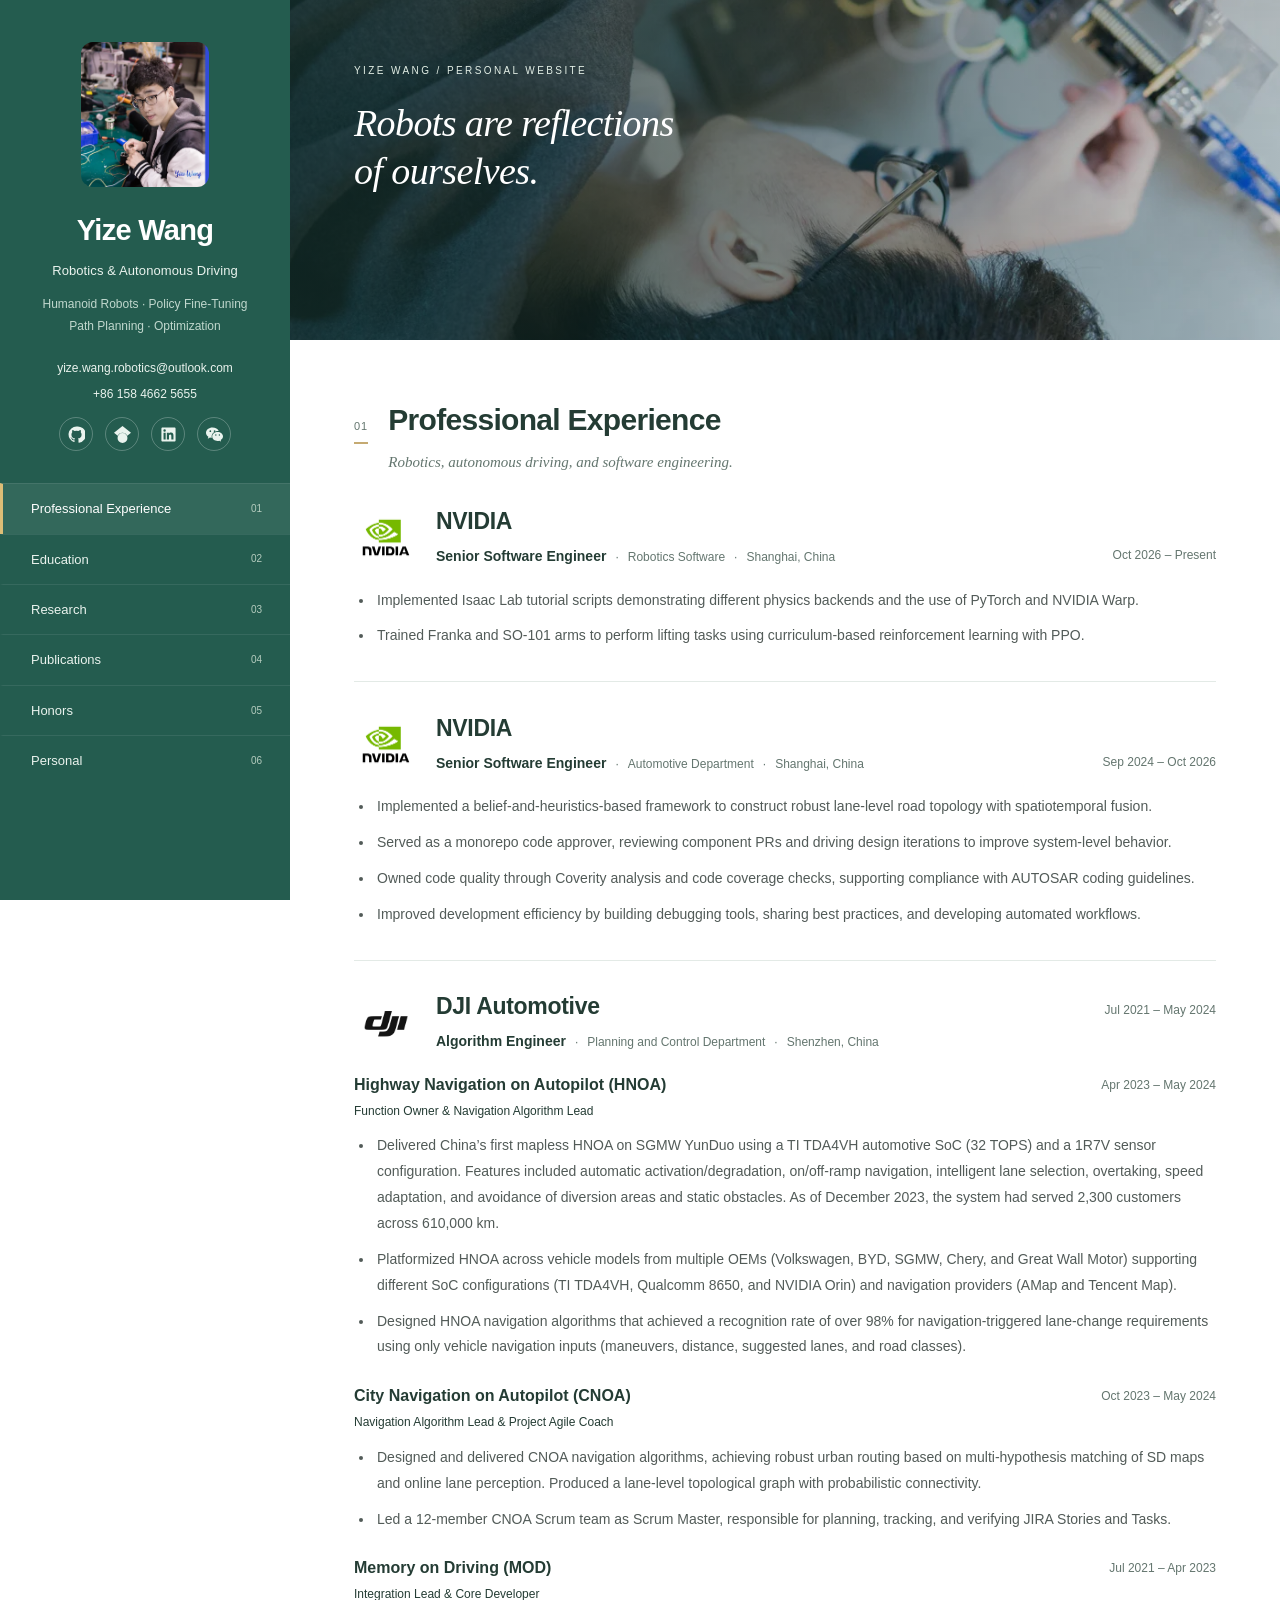
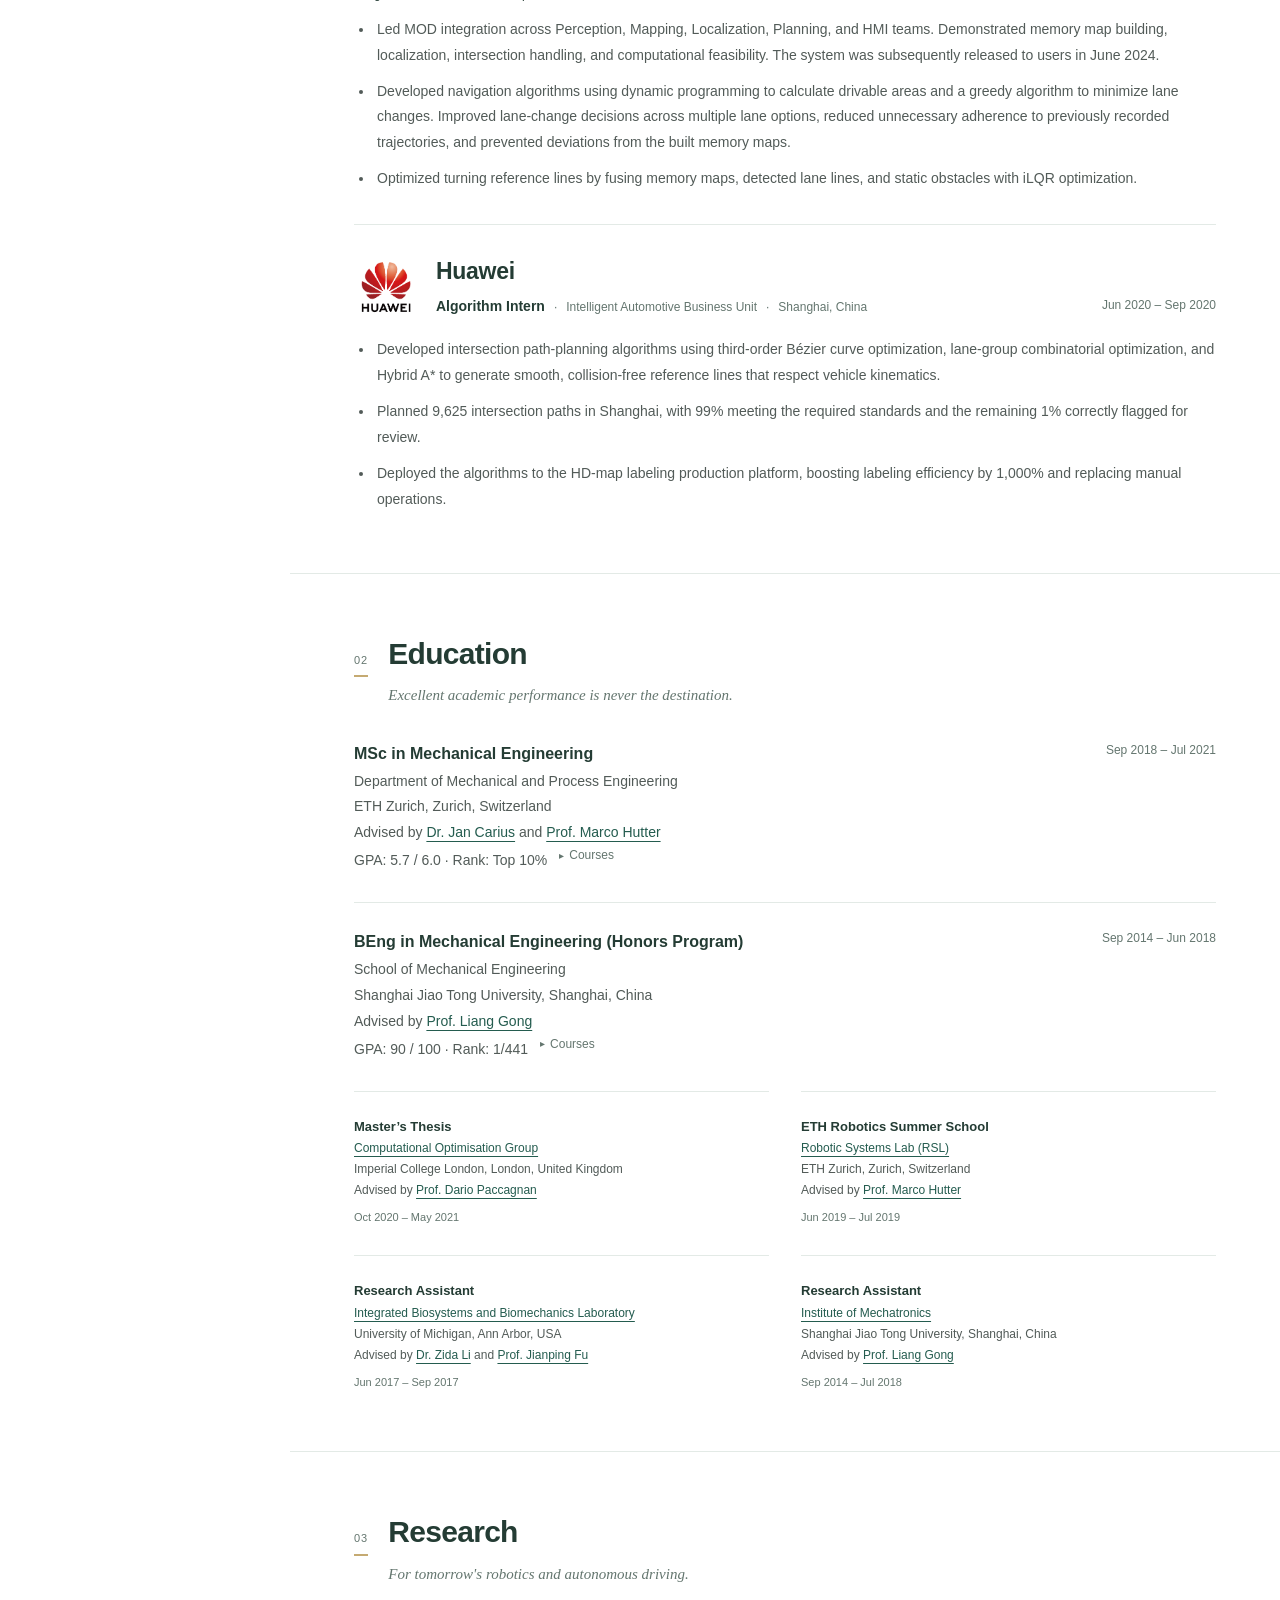
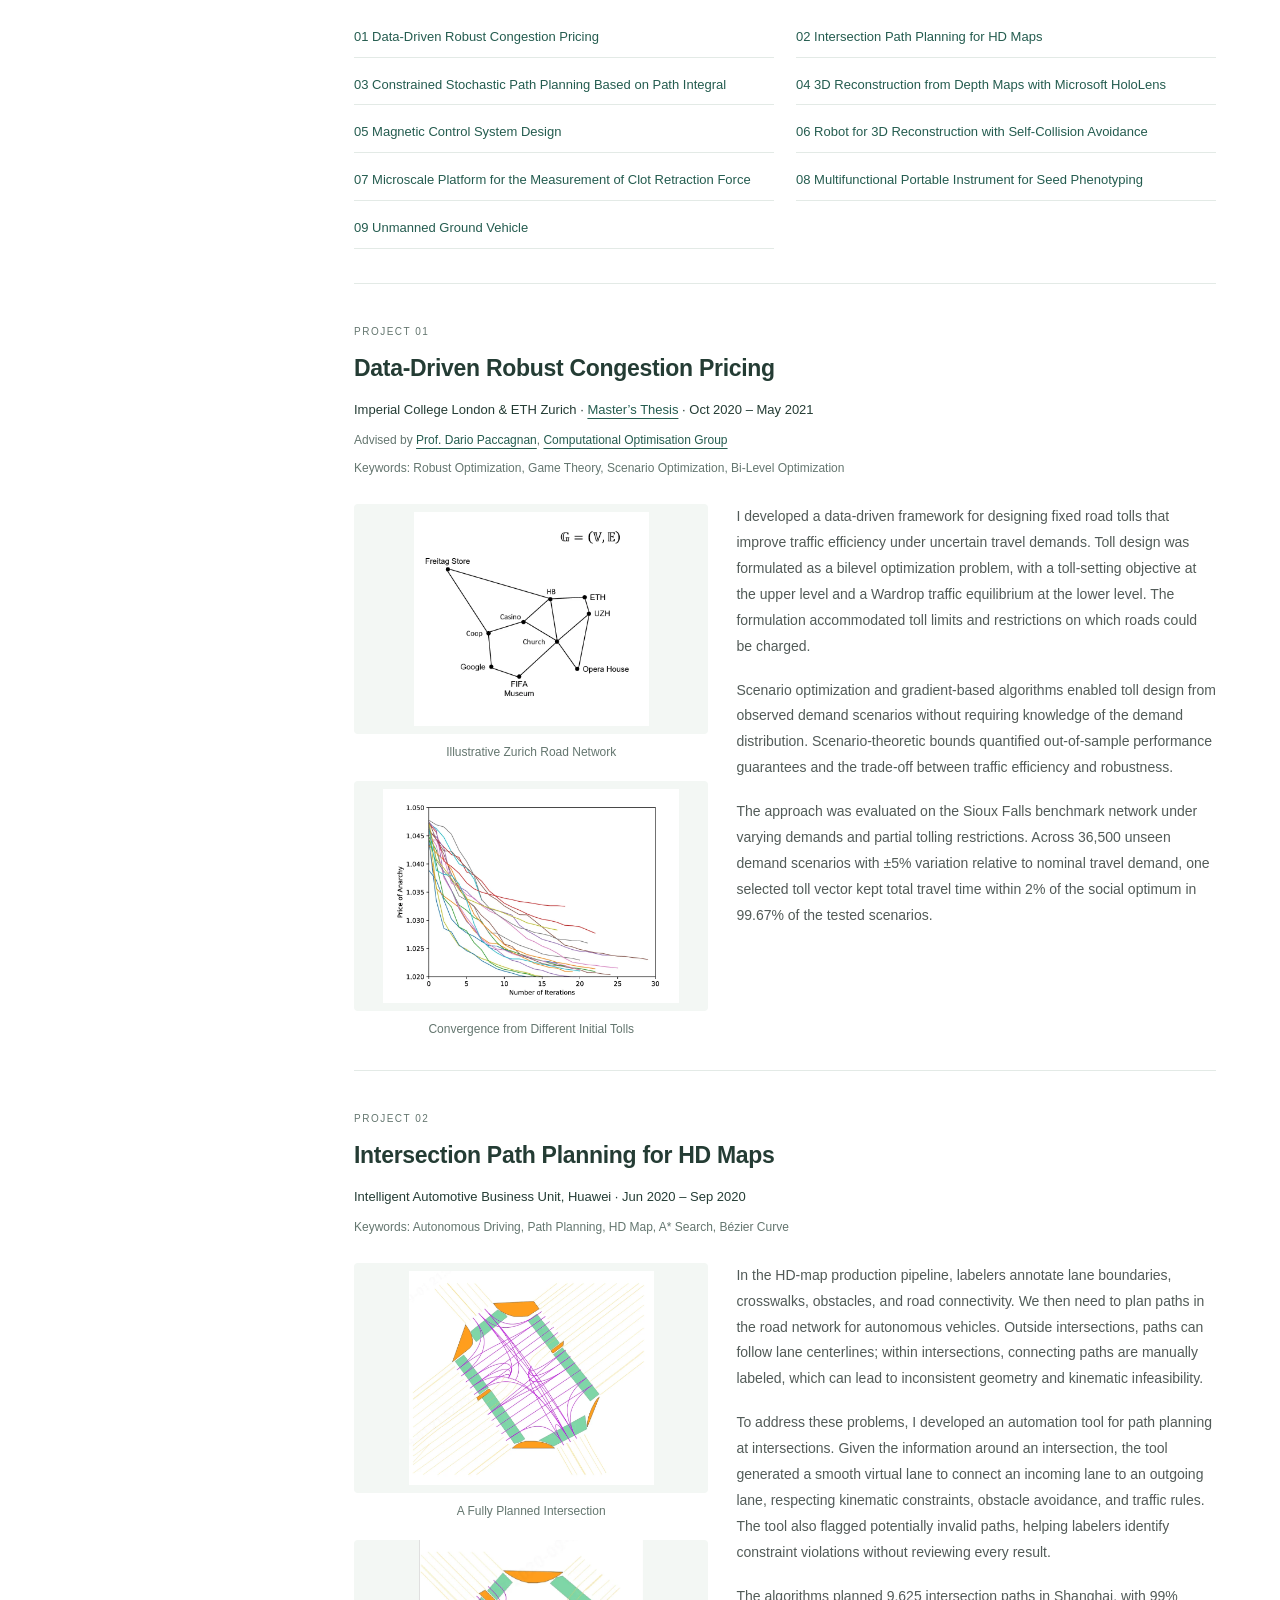
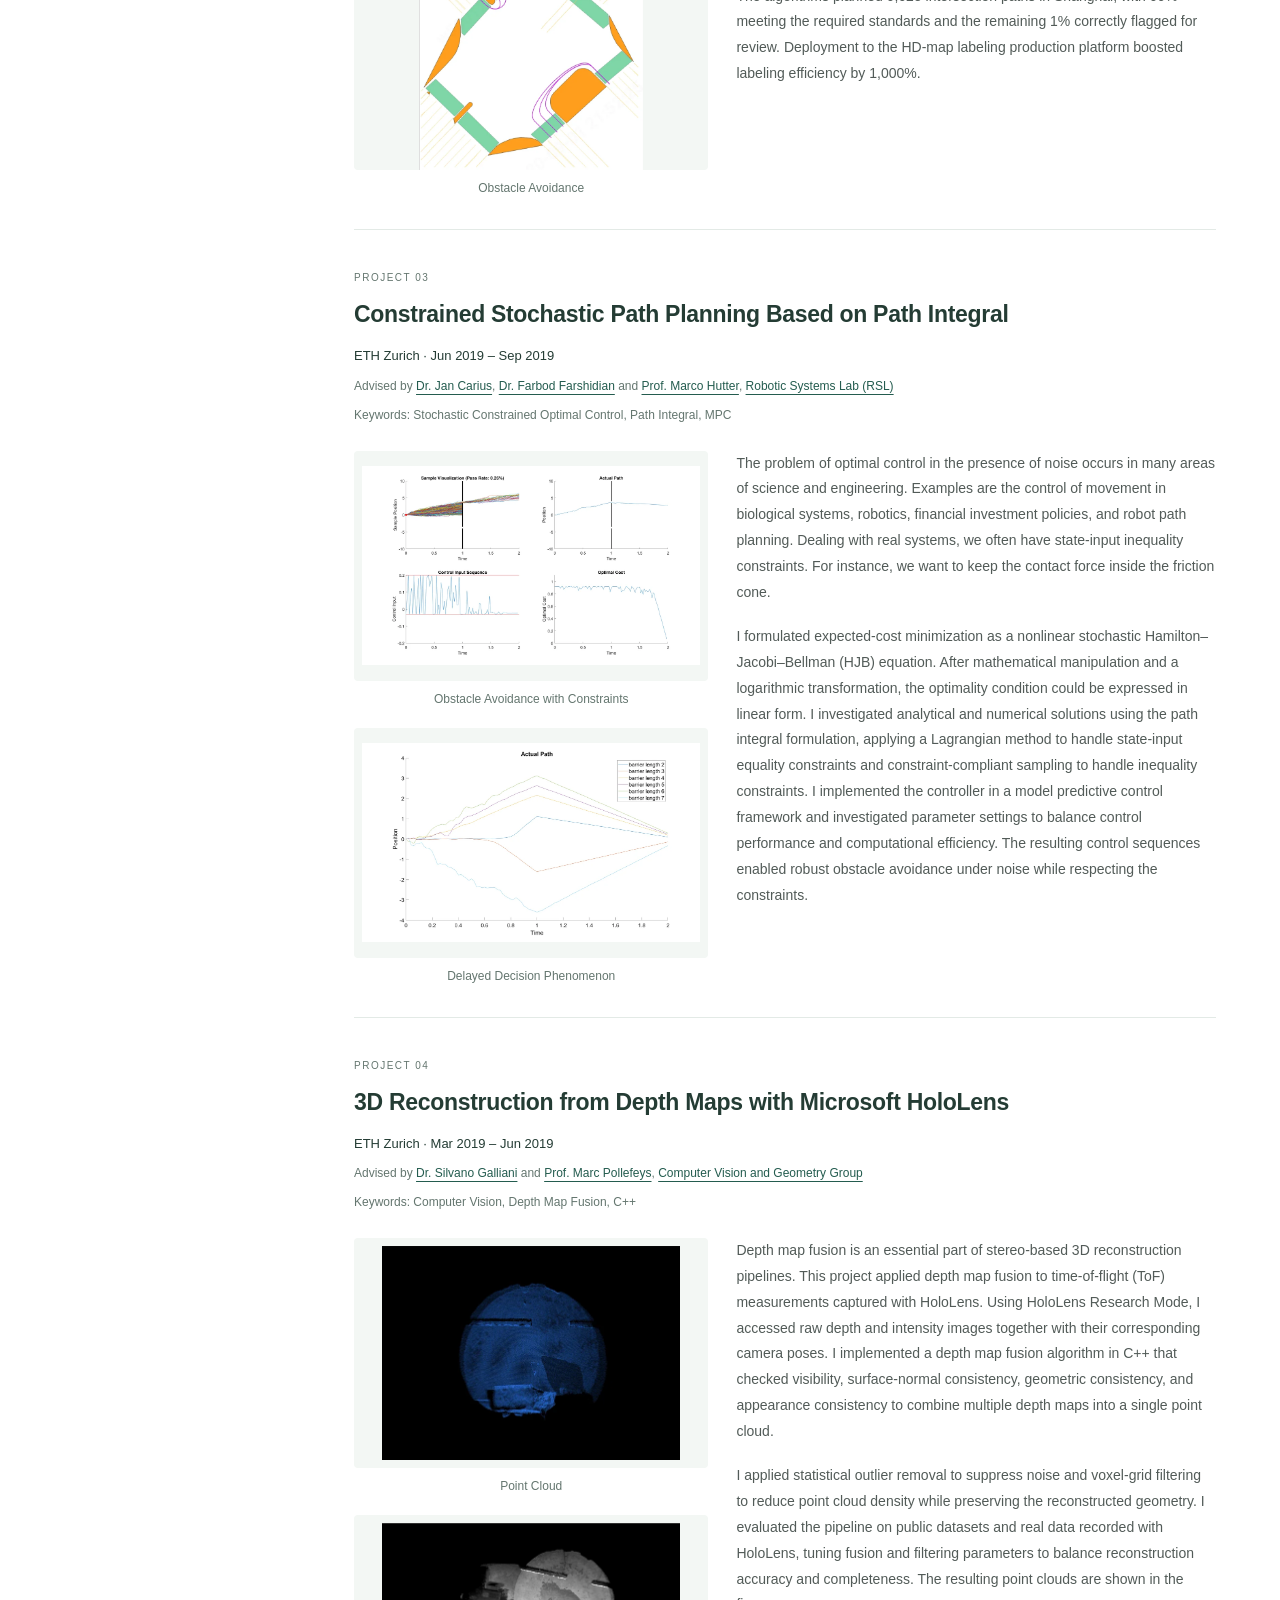
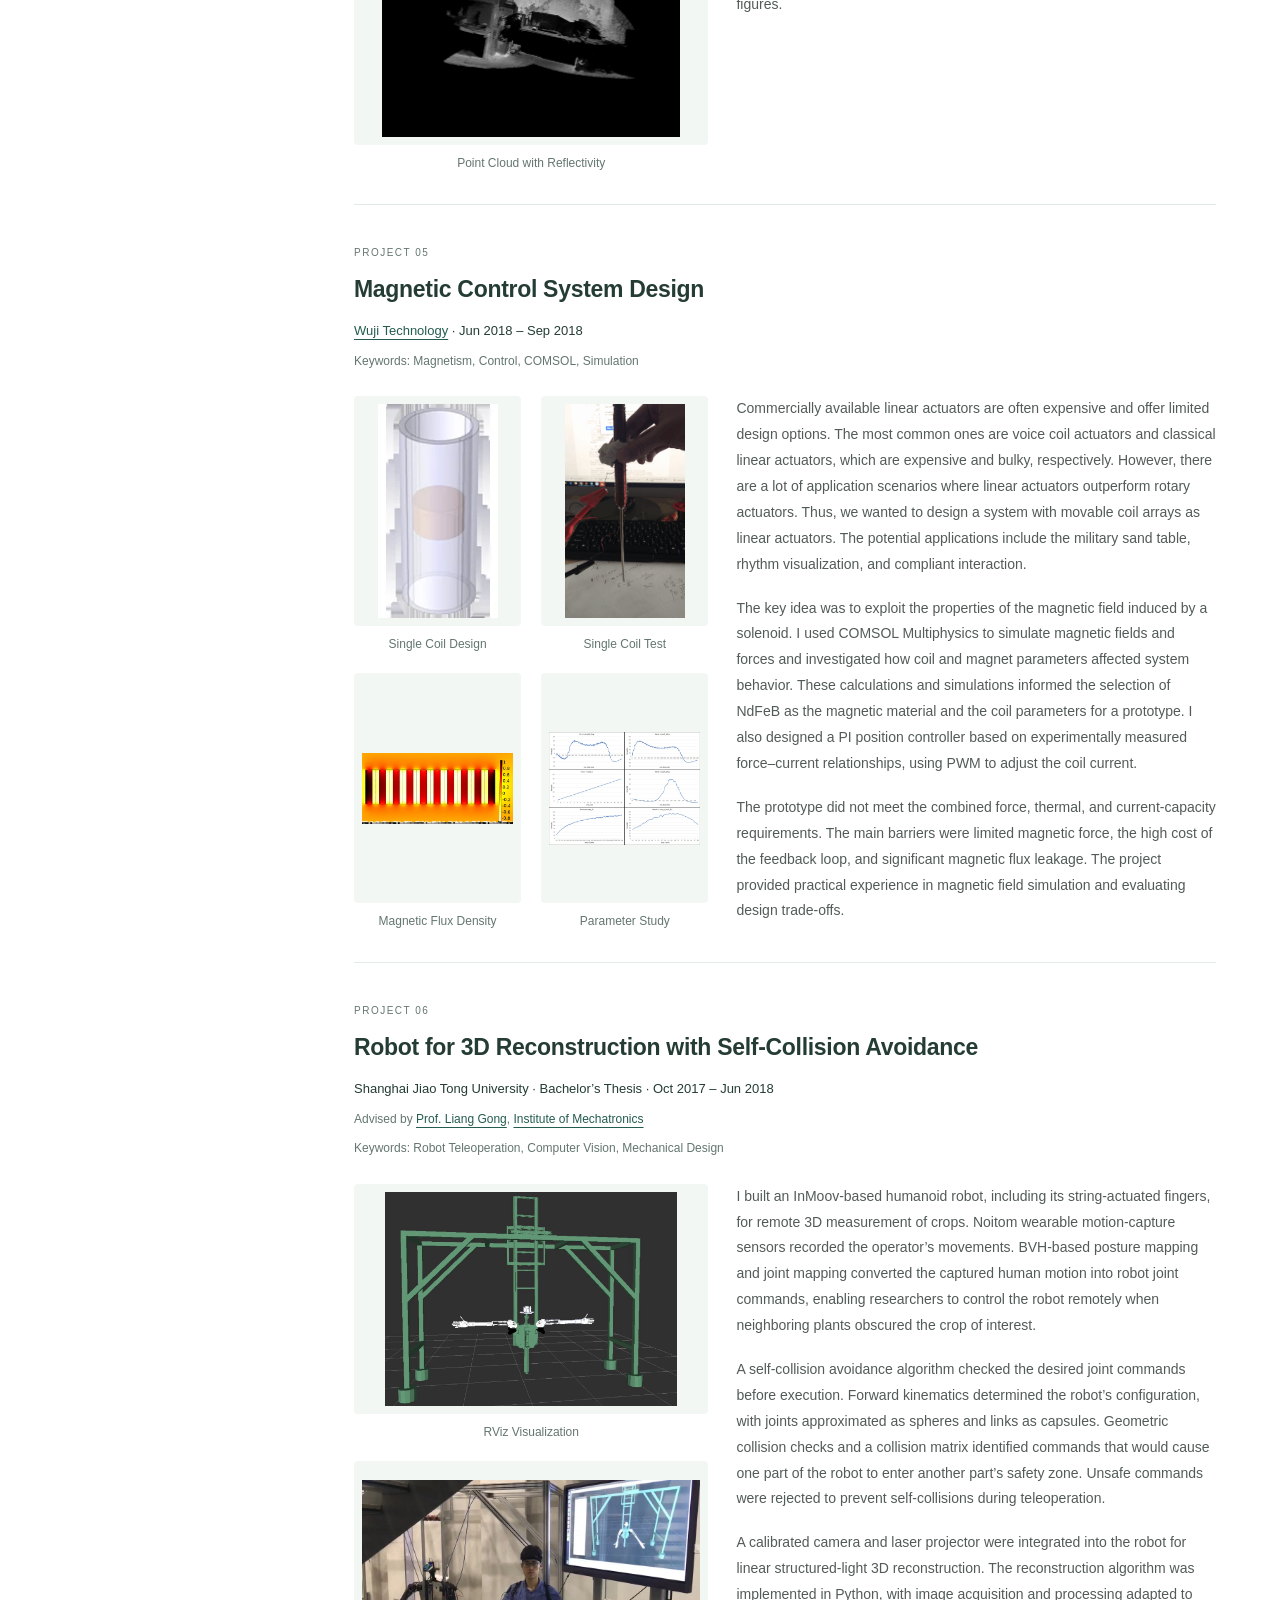
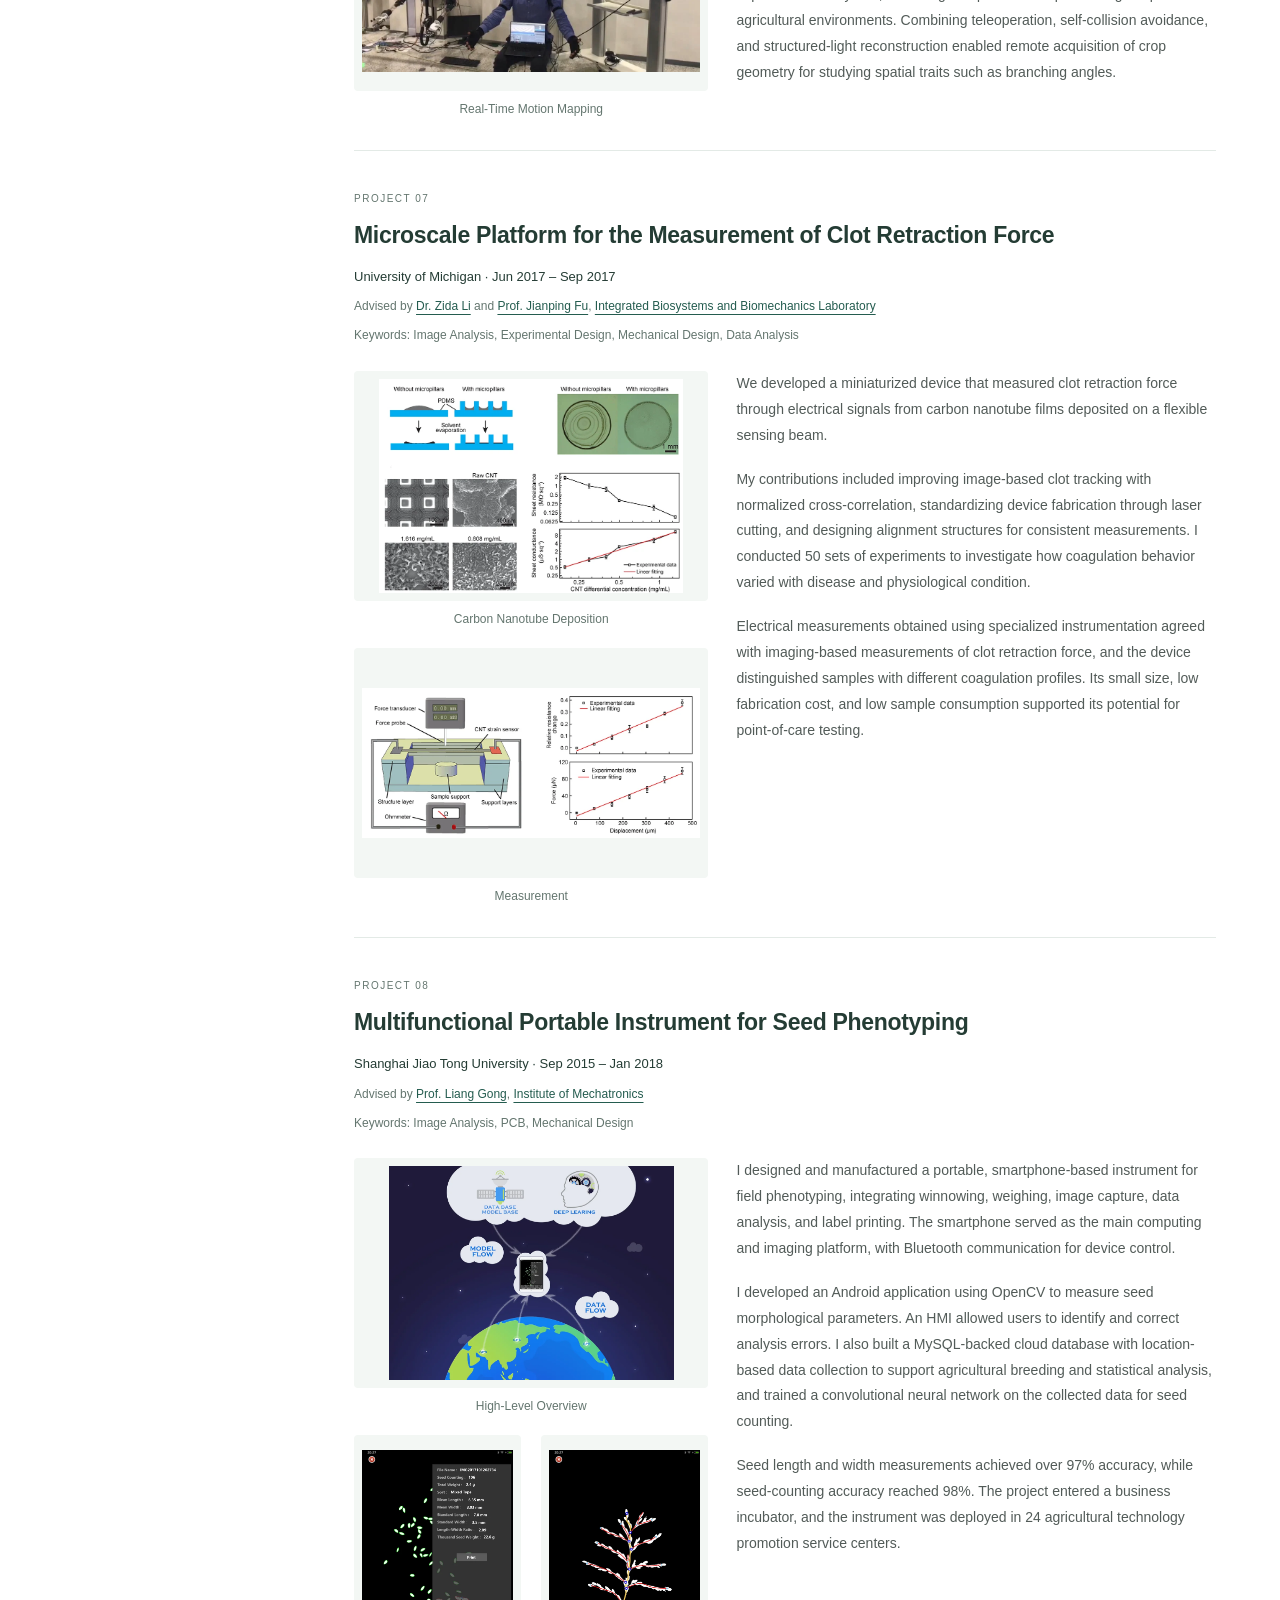
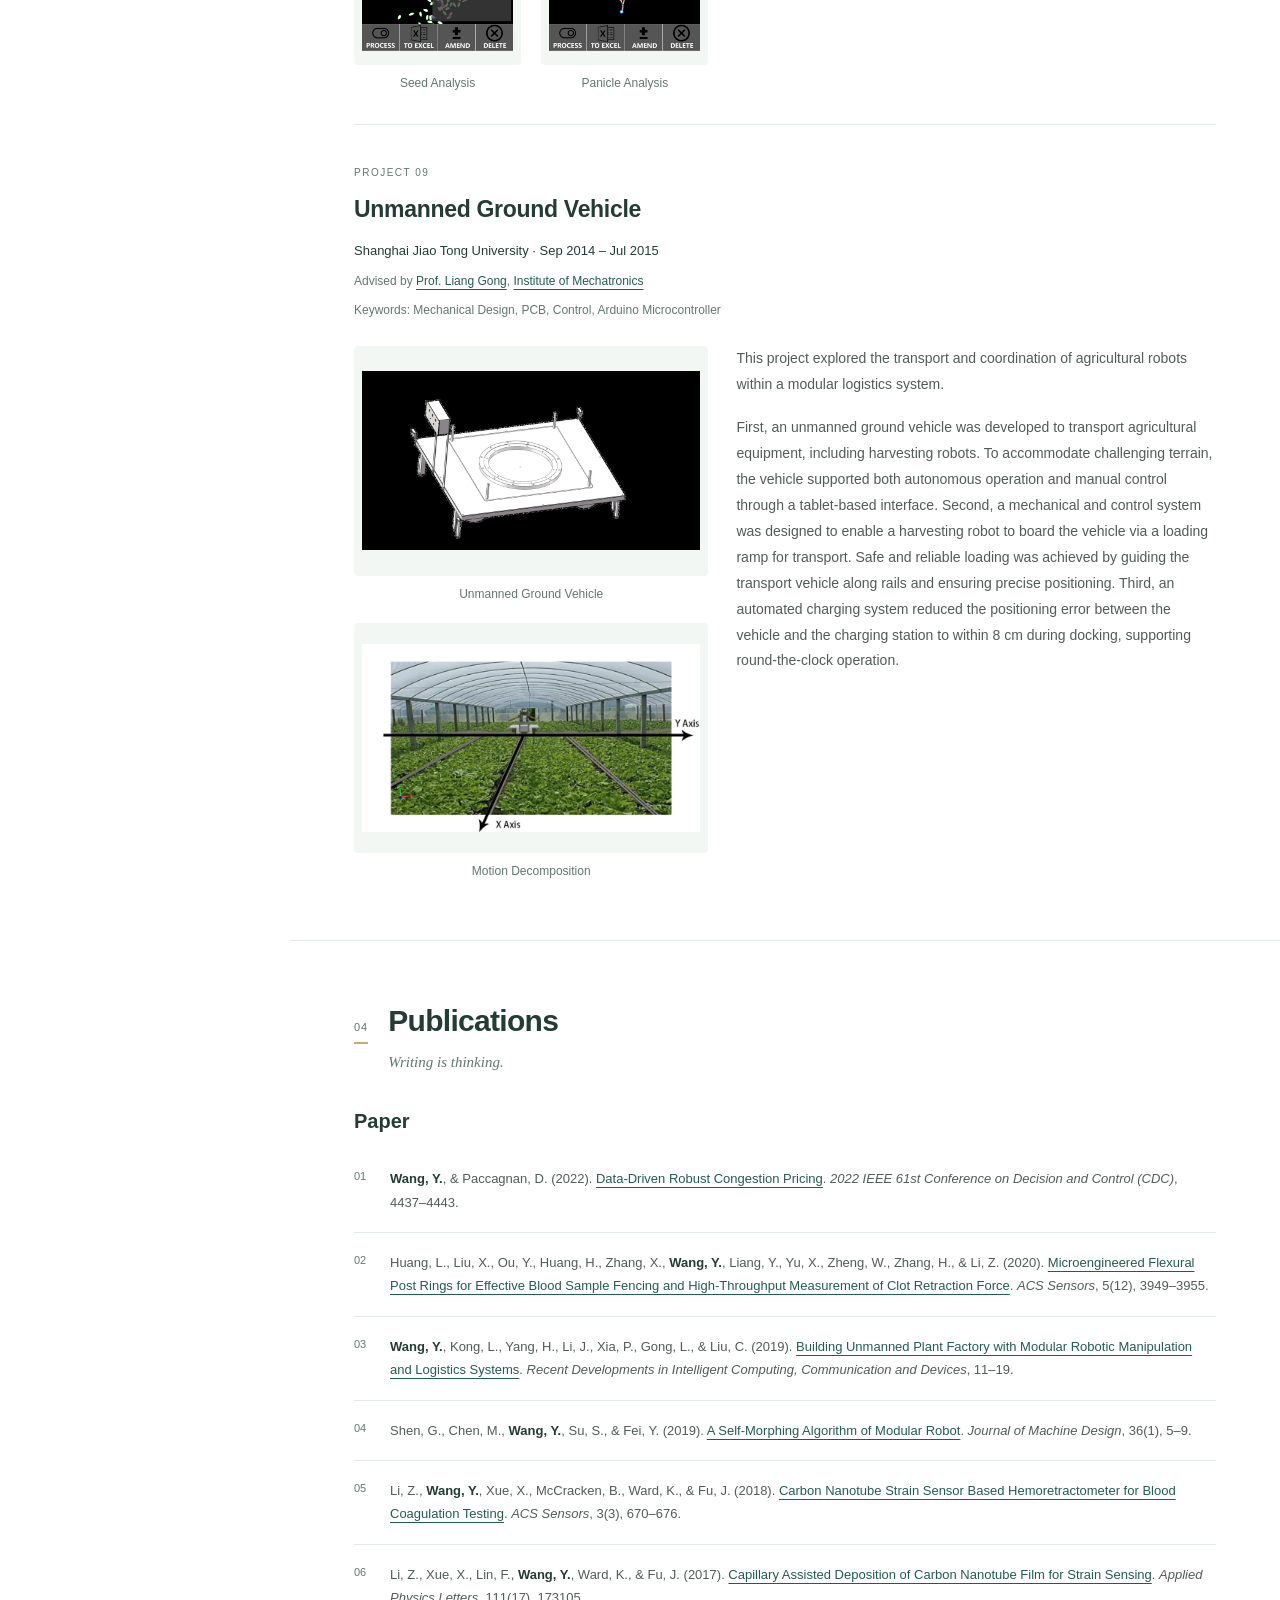
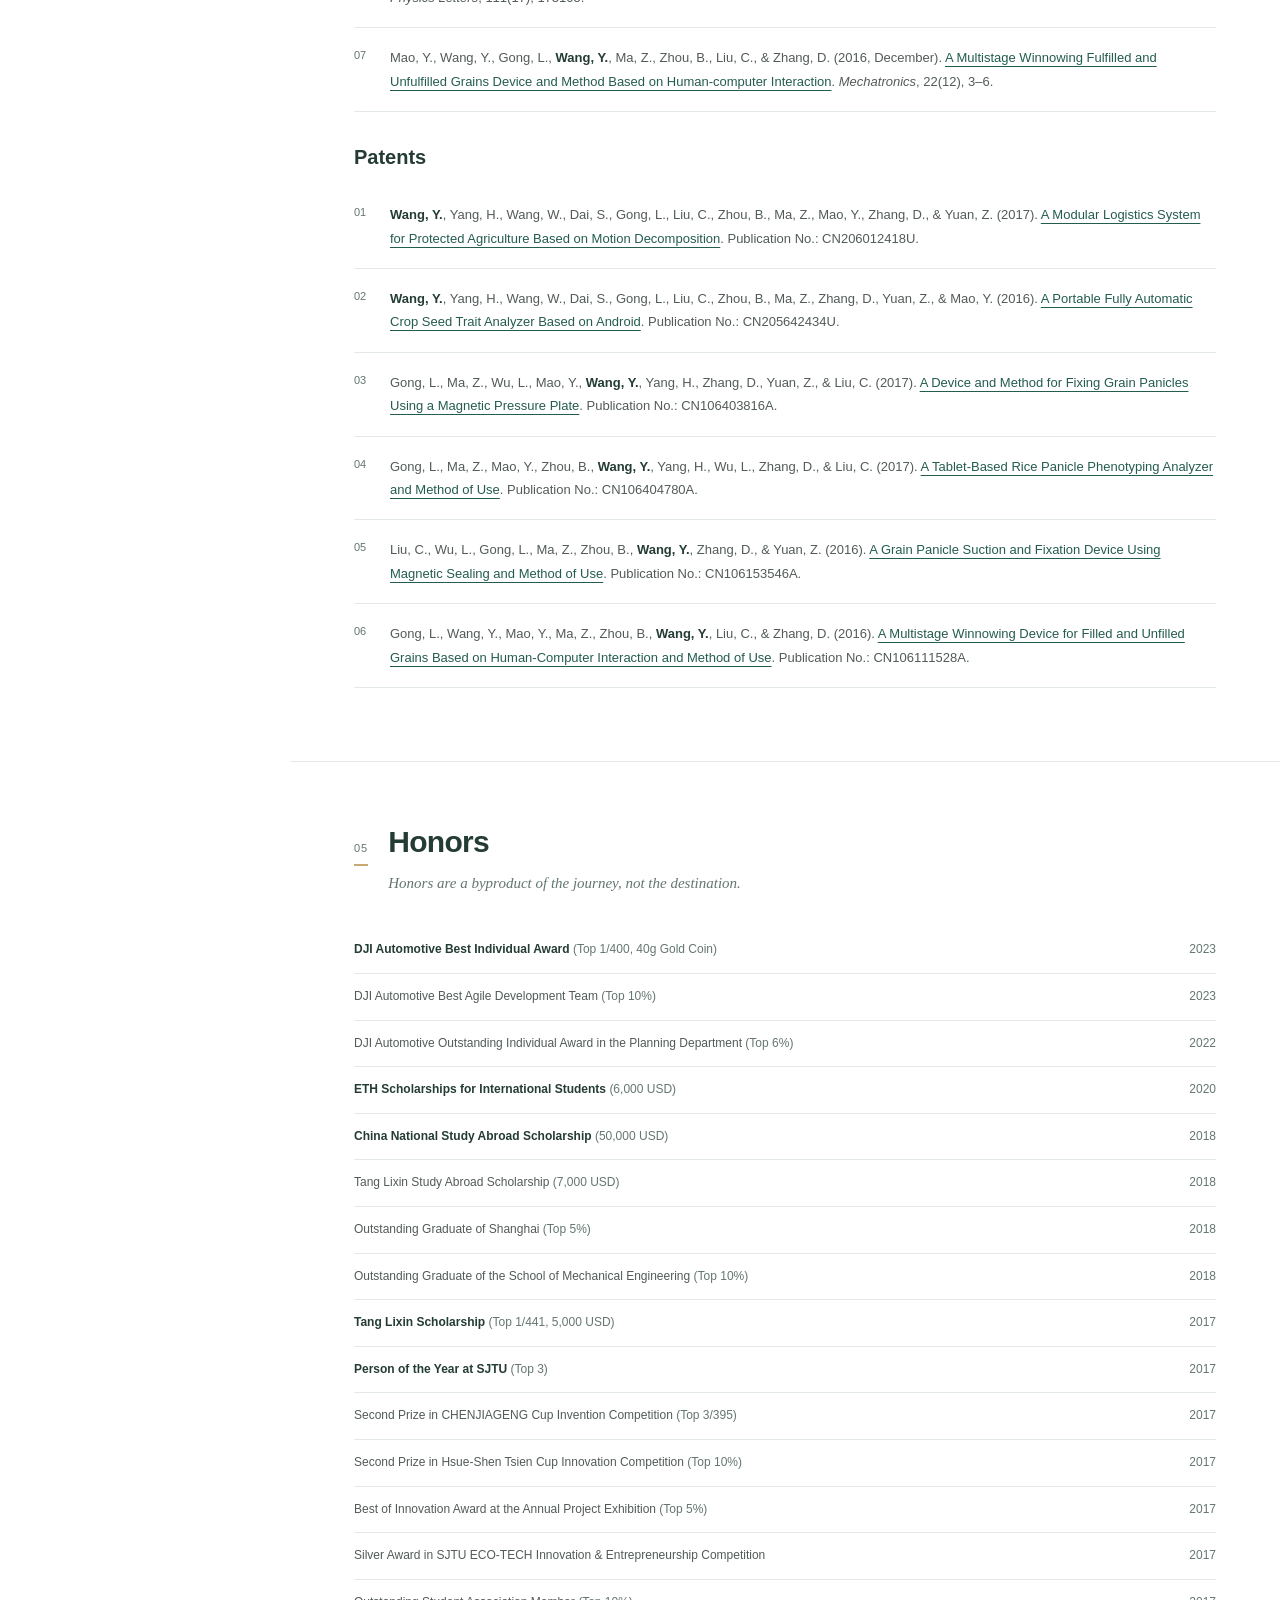
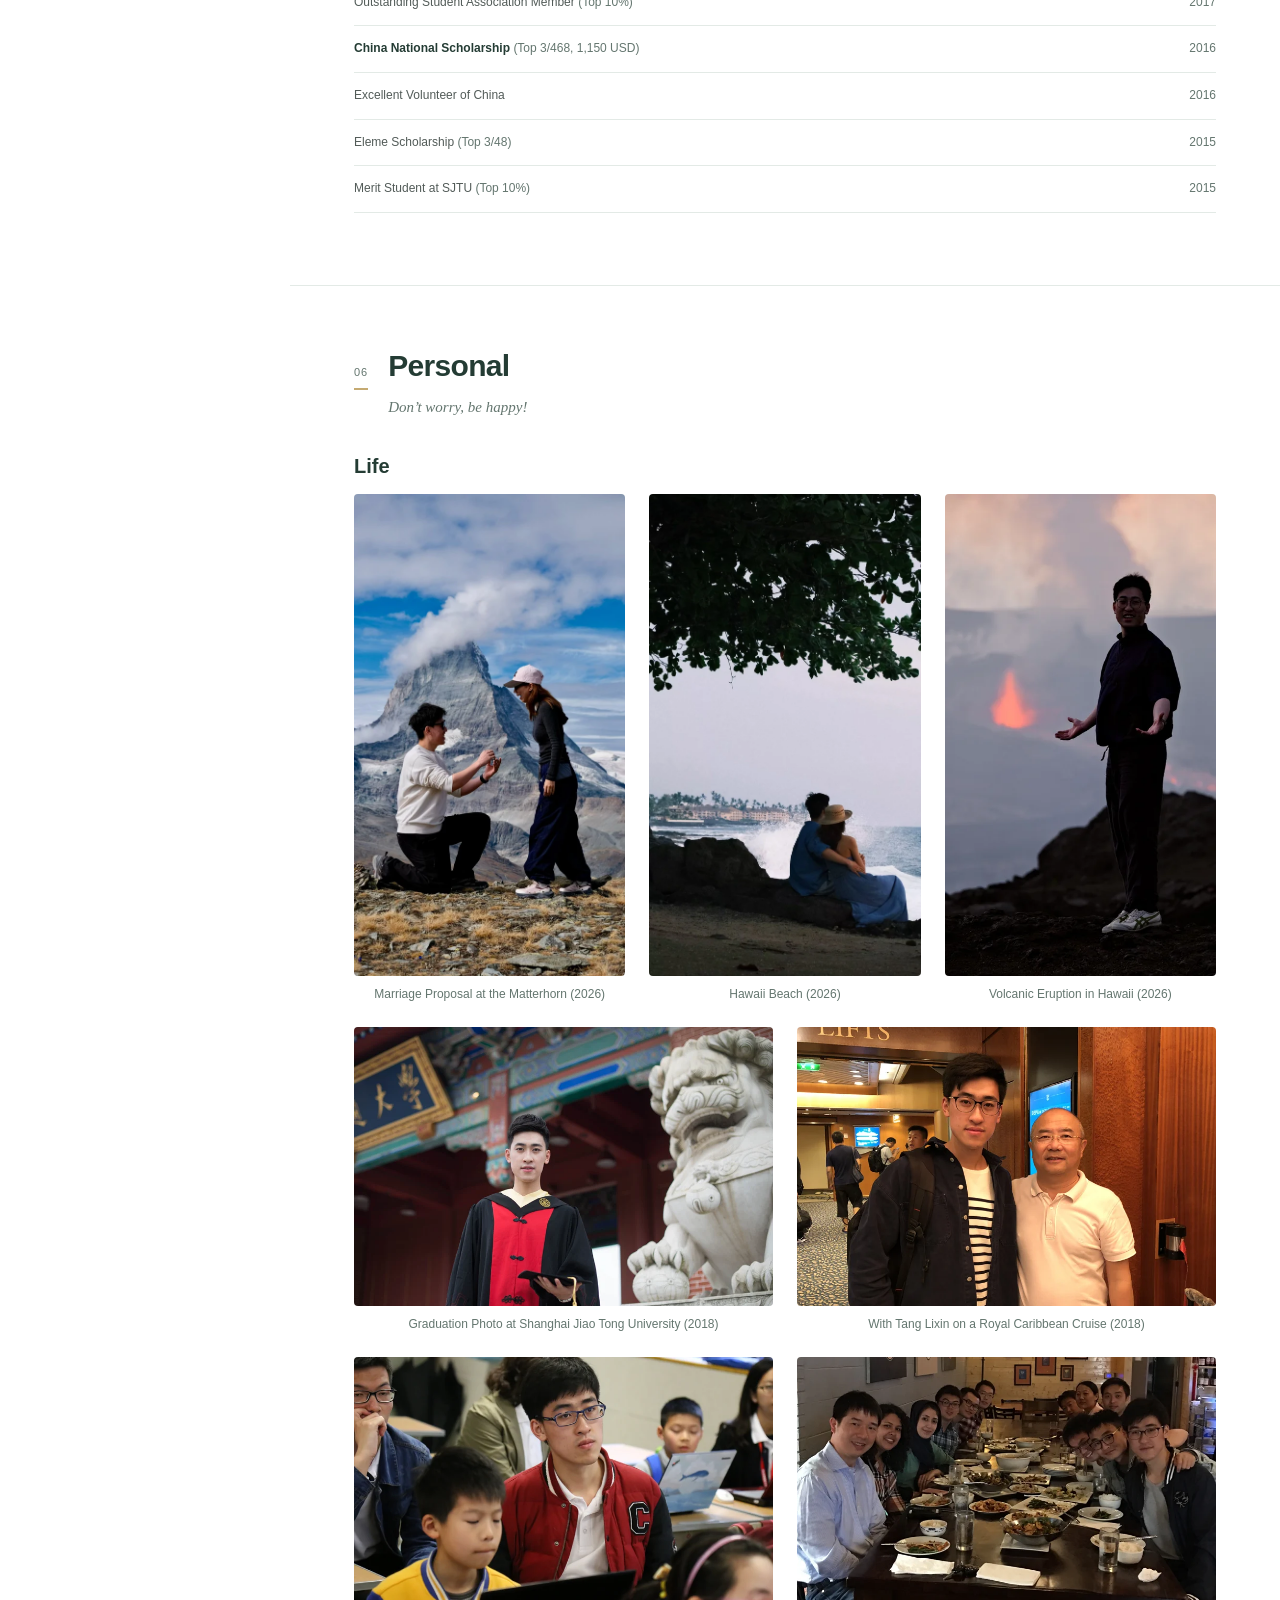
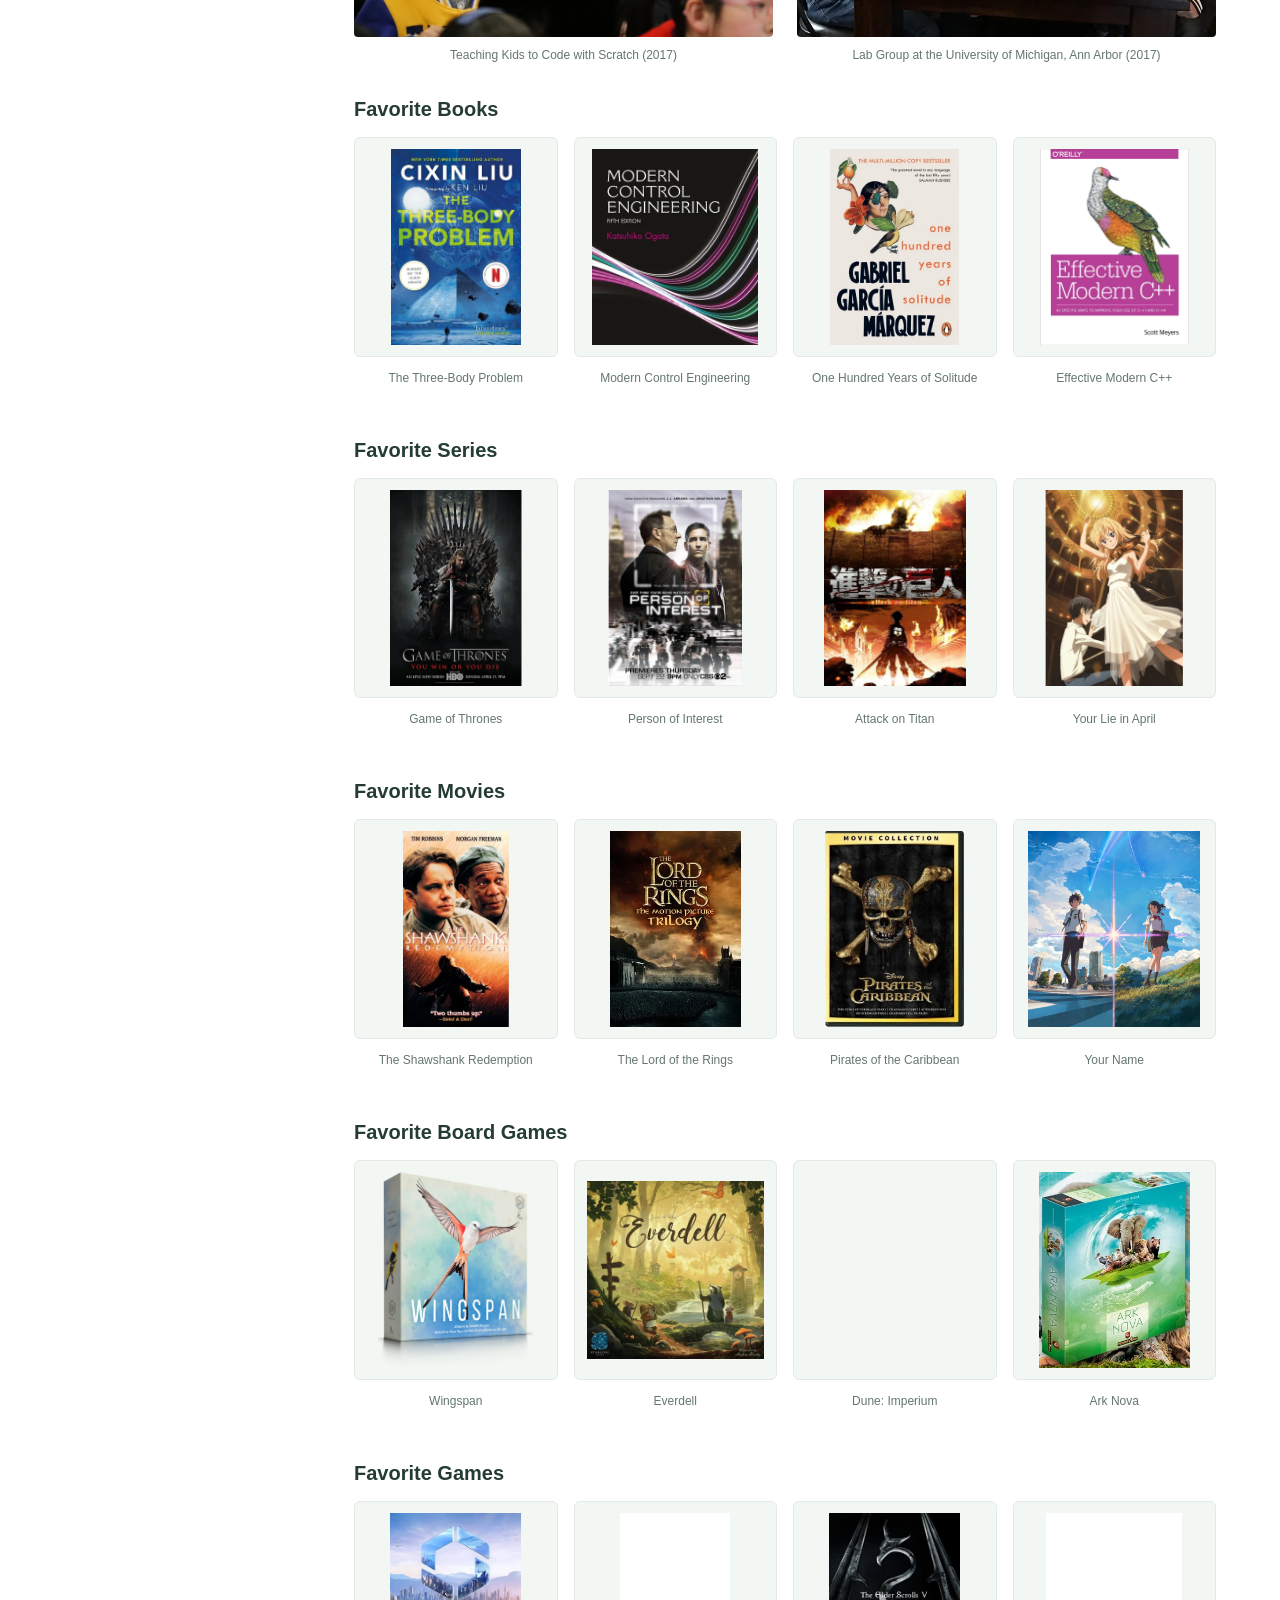
==== commit 4046fe57: "Update Scratch teaching photo caption" ====
--- a/index.html
+++ b/index.html
@@ -20,6 +20,6 @@
 <section id="research" aria-labelledby="research-title"><div class="container"><header class="section-heading"><span class="section-number">03</span><div><h2 id="research-title">Research</h2><p>For tomorrow&#39;s robotics and autonomous driving.</p></div></header><div class="project-index"><a href="#congestion-pricing">01 Data-Driven Robust Congestion Pricing</a><a href="#project-1">02 Intersection Path Planning for HD Maps</a><a href="#project-2">03 Constrained Stochastic Path Planning Based on Path Integral</a><a href="#project-3">04 3D Reconstruction from Depth Maps with Microsoft HoloLens</a><a href="#project-4">05 Magnetic Control System Design</a><a href="#project-5">06 Robot for 3D Reconstruction with Self-Collision Avoidance</a><a href="#project-6">07 Microscale Platform for the Measurement of Clot Retraction Force</a><a href="#project-7">08 Multifunctional Portable Instrument for Seed Phenotyping</a><a href="#project-8">09 Unmanned Ground Vehicle</a></div><article class="project" id="congestion-pricing"><header><span class="project-number">PROJECT 01</span><h3>Data-Driven Robust Congestion Pricing</h3><p class="project-meta"><span class="project-meta-row">Imperial College London &amp; ETH Zurich · <a href="https://www.research-collection.ethz.ch/entities/publication/f4e3fa8f-d216-4f61-a9af-45d997415aec" target="_blank" rel="noopener noreferrer">Master’s Thesis</a> · Oct 2020 – May 2021</span><span class="project-meta-row">Advised by <a href="https://www.doc.ic.ac.uk/~dp414/" target="_blank" rel="noopener noreferrer">Prof. Dario Paccagnan</a>, <a href="https://optimisation.doc.ic.ac.uk/" target="_blank" rel="noopener noreferrer">Computational Optimisation Group</a></span><span class="project-meta-row project-meta-keywords">Keywords: Robust Optimization, Game Theory, Scenario Optimization, Bi-Level Optimization</span></p></header><div class="project-grid"><div class="project-media"><figure><a href="images/originals/congestion-zurich-network.png" data-media aria-haspopup="dialog" aria-controls="media-viewer" aria-label="Illustrative Zurich Road Network"><img src="images/previews/congestion-zurich-network.webp" alt="Illustrative Zurich Road Network" width="754" height="686" decoding="async" loading="lazy"></a><figcaption>Illustrative Zurich Road Network</figcaption></figure><figure><a href="images/originals/congestion-multistart-convergence.png" data-media aria-haspopup="dialog" aria-controls="media-viewer" aria-label="Convergence from Different Initial Tolls"><img src="images/previews/congestion-multistart-convergence.webp" alt="Convergence from Different Initial Tolls" width="1036" height="748" decoding="async" loading="lazy"></a><figcaption>Convergence from Different Initial Tolls</figcaption></figure></div><div class="project-copy"><p>I developed a data-driven framework for designing fixed road tolls that improve traffic efficiency under uncertain travel demands. Toll design was formulated as a bilevel optimization problem, with a toll-setting objective at the upper level and a Wardrop traffic equilibrium at the lower level. The formulation accommodated toll limits and restrictions on which roads could be charged.</p><p>Scenario optimization and gradient-based algorithms enabled toll design from observed demand scenarios without requiring knowledge of the demand distribution. Scenario-theoretic bounds quantified out-of-sample performance guarantees and the trade-off between traffic efficiency and robustness.</p><p>The approach was evaluated on the Sioux Falls benchmark network under varying demands and partial tolling restrictions. Across 36,500 unseen demand scenarios with ±5% variation relative to nominal travel demand, one selected toll vector kept total travel time within 2% of the social optimum in 99.67% of the tested scenarios.</p></div></div></article><article class="project" id="project-1"><header><span class="project-number">PROJECT 02</span><h3>Intersection Path Planning for HD Maps</h3><p class="project-meta"><span class="project-meta-row">Intelligent Automotive Business Unit, Huawei · Jun 2020 – Sep 2020</span><span class="project-meta-row project-meta-keywords">Keywords: Autonomous Driving, Path Planning, HD Map, A* Search, Bézier Curve</span></p></header><div class="project-grid"><div class="project-media"><figure><a href="images/originals/a-fully-planned-intersection_orig.png" data-media aria-haspopup="dialog" aria-controls="media-viewer" aria-label="A Fully Planned Intersection"><img src="images/previews/a-fully-planned-intersection_orig.webp" alt="A Fully Planned Intersection" width="915" height="800" decoding="async" loading="lazy"></a><figcaption>A Fully Planned Intersection</figcaption></figure><figure><a href="images/originals/8-obstacle-avoidance_orig.png" data-media aria-haspopup="dialog" aria-controls="media-viewer" aria-label="Obstacle Avoidance"><span class="media-crop" style="--crop-ratio:658/677;--crop-image-width:139.057751%;--crop-left:-19.604863%;--crop-top:-9.158050%"><img src="images/previews/8-obstacle-avoidance_orig.webp" alt="Obstacle Avoidance" width="915" height="800" decoding="async" loading="lazy"></span></a><figcaption>Obstacle Avoidance</figcaption></figure></div><div class="project-copy"><p>In the HD-map production pipeline, labelers annotate lane boundaries, crosswalks, obstacles, and road connectivity. We then need to plan paths in the road network for autonomous vehicles. Outside intersections, paths can follow lane centerlines; within intersections, connecting paths are manually labeled, which can lead to inconsistent geometry and kinematic infeasibility.</p><p>To address these problems, I developed an automation tool for path planning at intersections. Given the information around an intersection, the tool generated a smooth virtual lane to connect an incoming lane to an outgoing lane, respecting kinematic constraints, obstacle avoidance, and traffic rules. The tool also flagged potentially invalid paths, helping labelers identify constraint violations without reviewing every result.</p><p>The algorithms planned 9,625 intersection paths in Shanghai, with 99% meeting the required standards and the remaining 1% correctly flagged for review. Deployment to the HD-map labeling production platform boosted labeling efficiency by 1,000%.</p></div></div></article><article class="project" id="project-2"><header><span class="project-number">PROJECT 03</span><h3>Constrained Stochastic Path Planning Based on Path Integral</h3><p class="project-meta"><span class="project-meta-row">ETH Zurich · Jun 2019 – Sep 2019</span><span class="project-meta-row">Advised by <a href="https://jan.carius.io/about/" target="_blank" rel="noopener noreferrer">Dr. Jan Carius</a>, <a href="https://scholar.google.com/citations?user=ciragesAAAAJ&amp;hl=en" target="_blank" rel="noopener noreferrer">Dr. Farbod Farshidian</a> and <a href="https://rsl.ethz.ch/the-lab/people/person-detail.hutter.html" target="_blank" rel="noopener noreferrer">Prof. Marco Hutter</a>, <a href="https://rsl.ethz.ch/" target="_blank" rel="noopener noreferrer">Robotic Systems Lab (RSL)</a></span><span class="project-meta-row project-meta-keywords">Keywords: Stochastic Constrained Optimal Control, Path Integral, MPC</span></p></header><div class="project-grid"><div class="project-media"><figure><a href="images/originals/input-constrained-10-000_orig.png" data-media aria-haspopup="dialog" aria-controls="media-viewer" aria-label="Obstacle Avoidance with Constraints"><img src="images/previews/input-constrained-10-000_orig.webp" alt="Obstacle Avoidance with Constraints" width="1100" height="645" decoding="async" loading="lazy"></a><figcaption>Obstacle Avoidance with Constraints</figcaption></figure><figure><a href="images/originals/delayed-decision_orig.png" data-media aria-haspopup="dialog" aria-controls="media-viewer" aria-label="Delayed Decision Phenomenon"><img src="images/previews/delayed-decision_orig.webp" alt="Delayed Decision Phenomenon" width="1100" height="645" decoding="async" loading="lazy"></a><figcaption>Delayed Decision Phenomenon</figcaption></figure></div><div class="project-copy"><p>The problem of optimal control in the presence of noise occurs in many areas of science and engineering. Examples are the control of movement in biological systems, robotics, financial investment policies, and robot path planning. Dealing with real systems, we often have state-input inequality constraints. For instance, we want to keep the contact force inside the friction cone.</p><p>I formulated expected-cost minimization as a nonlinear stochastic Hamilton–Jacobi–Bellman (HJB) equation. After mathematical manipulation and a logarithmic transformation, the optimality condition could be expressed in linear form. I investigated analytical and numerical solutions using the path integral formulation, applying a Lagrangian method to handle state-input equality constraints and constraint-compliant sampling to handle inequality constraints. I implemented the controller in a model predictive control framework and investigated parameter settings to balance control performance and computational efficiency. The resulting control sequences enabled robust obstacle avoidance under noise while respecting the constraints.</p></div></div></article><article class="project" id="project-3"><header><span class="project-number">PROJECT 04</span><h3>3D Reconstruction from Depth Maps with Microsoft HoloLens</h3><p class="project-meta"><span class="project-meta-row">ETH Zurich · Mar 2019 – Jun 2019</span><span class="project-meta-row">Advised by <a href="https://intanto.net/" target="_blank" rel="noopener noreferrer">Dr. Silvano Galliani</a> and <a href="https://inf.ethz.ch/people/person-detail.pollefeys.html" target="_blank" rel="noopener noreferrer">Prof. Marc Pollefeys</a>, <a href="https://cvg.ethz.ch/" target="_blank" rel="noopener noreferrer">Computer Vision and Geometry Group</a></span><span class="project-meta-row project-meta-keywords">Keywords: Computer Vision, Depth Map Fusion, C++</span></p></header><div class="project-grid"><div class="project-media"><figure><a href="images/originals/untitled-1_1_orig.png" data-media aria-haspopup="dialog" aria-controls="media-viewer" aria-label="Point Cloud"><img src="images/previews/untitled-1_1_orig.webp" alt="Point Cloud" width="600" height="431" decoding="async" loading="lazy"></a><figcaption>Point Cloud</figcaption></figure><figure><a href="images/originals/image12_orig.gif" data-media aria-haspopup="dialog" aria-controls="media-viewer" aria-label="Point Cloud with Reflectivity"><img src="images/previews/image12_orig-animated.webp" alt="Point Cloud with Reflectivity" width="600" height="431" decoding="async" loading="lazy"></a><figcaption>Point Cloud with Reflectivity</figcaption></figure></div><div class="project-copy"><p>Depth map fusion is an essential part of stereo-based 3D reconstruction pipelines. This project applied depth map fusion to time-of-flight (ToF) measurements captured with HoloLens. Using HoloLens Research Mode, I accessed raw depth and intensity images together with their corresponding camera poses. I implemented a depth map fusion algorithm in C++ that checked visibility, surface-normal consistency, geometric consistency, and appearance consistency to combine multiple depth maps into a single point cloud.</p><p>I applied statistical outlier removal to suppress noise and voxel-grid filtering to reduce point cloud density while preserving the reconstructed geometry. I evaluated the pipeline on public datasets and real data recorded with HoloLens, tuning fusion and filtering parameters to balance reconstruction accuracy and completeness. The resulting point clouds are shown in the figures.</p></div></div></article><article class="project" id="project-4"><header><span class="project-number">PROJECT 05</span><h3>Magnetic Control System Design</h3><p class="project-meta"><span class="project-meta-row"><a href="https://www.wuji.tech/en/" target="_blank" rel="noopener noreferrer">Wuji Technology</a> · Jun 2018 – Sep 2018</span><span class="project-meta-row project-meta-keywords">Keywords: Magnetism, Control, COMSOL, Simulation</span></p></header><div class="project-grid"><div class="project-media"><figure><a href="images/originals/untitled-2_2_orig.png" data-media aria-haspopup="dialog" aria-controls="media-viewer" aria-label="Single Coil Design"><img src="images/previews/untitled-2_2_orig.webp" alt="Single Coil Design" width="150" height="267" decoding="async" loading="lazy"></a><figcaption>Single Coil Design</figcaption></figure><figure><a href="images/originals/image9_orig.gif" data-media aria-haspopup="dialog" aria-controls="media-viewer" aria-label="Single Coil Test"><img src="images/previews/image9_orig-animated.webp" alt="Single Coil Test" width="150" height="267" decoding="async" loading="lazy"></a><figcaption>Single Coil Test</figcaption></figure><figure><a href="images/originals/image6_orig.png" data-media aria-haspopup="dialog" aria-controls="media-viewer" aria-label="Magnetic Flux Density"><img src="images/previews/image6_orig.webp" alt="Magnetic Flux Density" width="1100" height="519" decoding="async" loading="lazy"></a><figcaption>Magnetic Flux Density</figcaption></figure><figure><a href="images/originals/image7_orig.png" data-media aria-haspopup="dialog" aria-controls="media-viewer" aria-label="Parameter Study"><img src="images/previews/image7_orig.webp" alt="Parameter Study" width="1067" height="800" decoding="async" loading="lazy"></a><figcaption>Parameter Study</figcaption></figure></div><div class="project-copy"><p>Commercially available linear actuators are often expensive and offer limited design options. The most common ones are voice coil actuators and classical linear actuators, which are expensive and bulky, respectively. However, there are a lot of application scenarios where linear actuators outperform rotary actuators. Thus, we wanted to design a system with movable coil arrays as linear actuators. The potential applications include the military sand table, rhythm visualization, and compliant interaction.</p><p>The key idea was to exploit the properties of the magnetic field induced by a solenoid. I used COMSOL Multiphysics to simulate magnetic fields and forces and investigated how coil and magnet parameters affected system behavior. These calculations and simulations informed the selection of NdFeB as the magnetic material and the coil parameters for a prototype. I also designed a PI position controller based on experimentally measured force–current relationships, using PWM to adjust the coil current.</p><p>The prototype did not meet the combined force, thermal, and current-capacity requirements. The main barriers were limited magnetic force, the high cost of the feedback loop, and significant magnetic flux leakage. The project provided practical experience in magnetic field simulation and evaluating design trade-offs.</p></div></div></article><article class="project" id="project-5"><header><span class="project-number">PROJECT 06</span><h3>Robot for 3D Reconstruction with Self-Collision Avoidance</h3><p class="project-meta"><span class="project-meta-row">Shanghai Jiao Tong University · Bachelor’s Thesis · Oct 2017 – Jun 2018</span><span class="project-meta-row">Advised by <a href="https://me.sjtu.edu.cn/en/FullTimeTeacher/gongliang.html" target="_blank" rel="noopener noreferrer">Prof. Liang Gong</a>, <a href="https://me.sjtu.edu.cn/upload2/file/20180927/Institute%20of%20Mechatronics%20%26%20Logistics%20Equipment.pdf" target="_blank" rel="noopener noreferrer">Institute of Mechatronics</a></span><span class="project-meta-row project-meta-keywords">Keywords: Robot Teleoperation, Computer Vision, Mechanical Design</span></p></header><div class="project-grid"><div class="project-media"><figure><a href="images/originals/visualization_orig.png" data-media aria-haspopup="dialog" aria-controls="media-viewer" aria-label="RViz Visualization"><img src="images/previews/visualization_orig.webp" alt="RViz Visualization" width="1090" height="800" decoding="async" loading="lazy"></a><figcaption>RViz Visualization</figcaption></figure><figure><a href="images/originals/mapping_orig.jpg" data-media aria-haspopup="dialog" aria-controls="media-viewer" aria-label="Real-Time Motion Mapping"><img src="images/previews/mapping_orig.webp" alt="Real-Time Motion Mapping" width="960" height="544" decoding="async" loading="lazy"></a><figcaption>Real-Time Motion Mapping</figcaption></figure></div><div class="project-copy"><p>I built an InMoov-based humanoid robot, including its string-actuated fingers, for remote 3D measurement of crops. Noitom wearable motion-capture sensors recorded the operator’s movements. BVH-based posture mapping and joint mapping converted the captured human motion into robot joint commands, enabling researchers to control the robot remotely when neighboring plants obscured the crop of interest.</p><p>A self-collision avoidance algorithm checked the desired joint commands before execution. Forward kinematics determined the robot’s configuration, with joints approximated as spheres and links as capsules. Geometric collision checks and a collision matrix identified commands that would cause one part of the robot to enter another part’s safety zone. Unsafe commands were rejected to prevent self-collisions during teleoperation.</p><p>A calibrated camera and laser projector were integrated into the robot for linear structured-light 3D reconstruction. The reconstruction algorithm was implemented in Python, with image acquisition and processing adapted to agricultural environments. Combining teleoperation, self-collision avoidance, and structured-light reconstruction enabled remote acquisition of crop geometry for studying spatial traits such as branching angles.</p></div></div></article><article class="project" id="project-6"><header><span class="project-number">PROJECT 07</span><h3>Microscale Platform for the Measurement of Clot Retraction Force</h3><p class="project-meta"><span class="project-meta-row">University of Michigan · Jun 2017 – Sep 2017</span><span class="project-meta-row">Advised by <a href="https://med.szu.edu.cn/en/faculty/engineering/content_10211" target="_blank" rel="noopener noreferrer">Dr. Zida Li</a> and <a href="https://me.engin.umich.edu/people/faculty/jianping-fu" target="_blank" rel="noopener noreferrer">Prof. Jianping Fu</a>, <a href="https://me-web.engin.umich.edu/ibbl/" target="_blank" rel="noopener noreferrer">Integrated Biosystems and Biomechanics Laboratory</a></span><span class="project-meta-row project-meta-keywords">Keywords: Image Analysis, Experimental Design, Mechanical Design, Data Analysis</span></p></header><div class="project-grid"><div class="project-media"><figure><a href="images/originals/research-1-fig-1_orig.png" data-media aria-haspopup="dialog" aria-controls="media-viewer" aria-label="Carbon Nanotube Deposition"><img src="images/previews/research-1-fig-1_orig.webp" alt="Carbon Nanotube Deposition" width="844" height="595" decoding="async" loading="lazy"></a><figcaption>Carbon Nanotube Deposition</figcaption></figure><figure><a href="images/originals/research-1-fig-1-measurement_orig.png" data-media aria-haspopup="dialog" aria-controls="media-viewer" aria-label="Measurement"><img src="images/previews/research-1-fig-1-measurement_orig.webp" alt="Measurement" width="1000" height="443" decoding="async" loading="lazy"></a><figcaption>Measurement</figcaption></figure></div><div class="project-copy"><p>We developed a miniaturized device that measured clot retraction force through electrical signals from carbon nanotube films deposited on a flexible sensing beam.</p><p>My contributions included improving image-based clot tracking with normalized cross-correlation, standardizing device fabrication through laser cutting, and designing alignment structures for consistent measurements. I conducted 50 sets of experiments to investigate how coagulation behavior varied with disease and physiological condition.</p><p>Electrical measurements obtained using specialized instrumentation agreed with imaging-based measurements of clot retraction force, and the device distinguished samples with different coagulation profiles. Its small size, low fabrication cost, and low sample consumption supported its potential for point-of-care testing.</p></div></div></article><article class="project" id="project-7"><header><span class="project-number">PROJECT 08</span><h3>Multifunctional Portable Instrument for Seed Phenotyping</h3><p class="project-meta"><span class="project-meta-row">Shanghai Jiao Tong University · Sep 2015 – Jan 2018</span><span class="project-meta-row">Advised by <a href="https://me.sjtu.edu.cn/en/FullTimeTeacher/gongliang.html" target="_blank" rel="noopener noreferrer">Prof. Liang Gong</a>, <a href="https://me.sjtu.edu.cn/upload2/file/20180927/Institute%20of%20Mechatronics%20%26%20Logistics%20Equipment.pdf" target="_blank" rel="noopener noreferrer">Institute of Mechatronics</a></span><span class="project-meta-row project-meta-keywords">Keywords: Image Analysis, PCB, Mechanical Design</span></p></header><div class="project-grid"><div class="project-media"><figure><a href="images/originals/research-2-fig-1-high-level-overview_1_orig.png" data-media aria-haspopup="dialog" aria-controls="media-viewer" aria-label="High-Level Overview"><img src="images/previews/research-2-fig-1-high-level-overview_1_orig.webp" alt="High-Level Overview" width="1067" height="800" decoding="async" loading="lazy"></a><figcaption>High-Level Overview</figcaption></figure><figure><a href="images/originals/research-2-fig-2-seed-analysis_2_orig.png" data-media aria-haspopup="dialog" aria-controls="media-viewer" aria-label="Seed Analysis"><img src="images/previews/research-2-fig-2-seed-analysis_2_orig.webp" alt="Seed Analysis" width="600" height="800" decoding="async" loading="lazy"></a><figcaption>Seed Analysis</figcaption></figure><figure><a href="images/originals/research-2-fig-3-panicle-analysis_1_orig.png" data-media aria-haspopup="dialog" aria-controls="media-viewer" aria-label="Panicle Analysis"><img src="images/previews/research-2-fig-3-panicle-analysis_1_orig.webp" alt="Panicle Analysis" width="600" height="800" decoding="async" loading="lazy"></a><figcaption>Panicle Analysis</figcaption></figure></div><div class="project-copy"><p>I designed and manufactured a portable, smartphone-based instrument for field phenotyping, integrating winnowing, weighing, image capture, data analysis, and label printing. The smartphone served as the main computing and imaging platform, with Bluetooth communication for device control.</p><p>I developed an Android application using OpenCV to measure seed morphological parameters. An HMI allowed users to identify and correct analysis errors. I also built a MySQL-backed cloud database with location-based data collection to support agricultural breeding and statistical analysis, and trained a convolutional neural network on the collected data for seed counting.</p><p>Seed length and width measurements achieved over 97% accuracy, while seed-counting accuracy reached 98%. The project entered a business incubator, and the instrument was deployed in 24 agricultural technology promotion service centers.</p></div></div></article><article class="project" id="project-8"><header><span class="project-number">PROJECT 09</span><h3>Unmanned Ground Vehicle</h3><p class="project-meta"><span class="project-meta-row">Shanghai Jiao Tong University · Sep 2014 – Jul 2015</span><span class="project-meta-row">Advised by <a href="https://me.sjtu.edu.cn/en/FullTimeTeacher/gongliang.html" target="_blank" rel="noopener noreferrer">Prof. Liang Gong</a>, <a href="https://me.sjtu.edu.cn/upload2/file/20180927/Institute%20of%20Mechatronics%20%26%20Logistics%20Equipment.pdf" target="_blank" rel="noopener noreferrer">Institute of Mechatronics</a></span><span class="project-meta-row project-meta-keywords">Keywords: Mechanical Design, PCB, Control, Arduino Microcontroller</span></p></header><div class="project-grid"><div class="project-media"><figure><a href="images/originals/research-3-fig-1-unmanned-platform_1_orig.png" data-media aria-haspopup="dialog" aria-controls="media-viewer" aria-label="Unmanned Ground Vehicle"><img src="images/previews/research-3-fig-1-unmanned-platform_1_orig.webp" alt="Unmanned Ground Vehicle" width="1100" height="582" decoding="async" loading="lazy"></a><figcaption>Unmanned Ground Vehicle</figcaption></figure><figure><a href="images/originals/research-3-fig-2-motion-decomposition_1_orig.jpg" data-media aria-haspopup="dialog" aria-controls="media-viewer" aria-label="Motion Decomposition"><img src="images/previews/research-3-fig-2-motion-decomposition_1_orig.webp" alt="Motion Decomposition" width="900" height="500" decoding="async" loading="lazy"></a><figcaption>Motion Decomposition</figcaption></figure></div><div class="project-copy"><p>This project explored the transport and coordination of agricultural robots within a modular logistics system.</p><p>First, an unmanned ground vehicle was developed to transport agricultural equipment, including harvesting robots. To accommodate challenging terrain, the vehicle supported both autonomous operation and manual control through a tablet-based interface. Second, a mechanical and control system was designed to enable a harvesting robot to board the vehicle via a loading ramp for transport. Safe and reliable loading was achieved by guiding the transport vehicle along rails and ensuring precise positioning. Third, an automated charging system reduced the positioning error between the vehicle and the charging station to within 8 cm during docking, supporting round-the-clock operation.</p></div></div></article></div></section>
 <section id="publications" aria-labelledby="publications-title"><div class="container"><header class="section-heading"><span class="section-number">04</span><div><h2 id="publications-title">Publications</h2><p>Writing is thinking.</p></div></header><h3 class="subheading">Paper</h3><ol class="publication-list"><li><strong>Wang, Y.</strong>, &amp; Paccagnan, D. (2022). <a href="https://doi.org/10.1109/CDC51059.2022.9993033" target="_blank" rel="noopener noreferrer">Data-Driven Robust Congestion Pricing</a>. <em>2022 IEEE 61st Conference on Decision and Control (CDC)</em>, 4437–4443.</li><li>Huang, L., Liu, X., Ou, Y., Huang, H., Zhang, X., <strong>Wang, Y.</strong>, Liang, Y., Yu, X., Zheng, W., Zhang, H., &amp; Li, Z. (2020). <a href="https://doi.org/10.1021/acssensors.0c01596" target="_blank" rel="noopener noreferrer">Microengineered Flexural Post Rings for Effective Blood Sample Fencing and High-Throughput Measurement of Clot Retraction Force</a>. <em>ACS Sensors</em>, 5(12), 3949–3955.</li><li><strong>Wang, Y.</strong>, Kong, L., Yang, H., Li, J., Xia, P., Gong, L., &amp; Liu, C. (2019). <a href="https://doi.org/10.1007/978-981-10-8944-2_2" target="_blank" rel="noopener noreferrer">Building Unmanned Plant Factory with Modular Robotic Manipulation and Logistics Systems</a>. <em>Recent Developments in Intelligent Computing, Communication and Devices</em>, 11–19.</li><li>Shen, G., Chen, M., <strong>Wang, Y.</strong>, Su, S., &amp; Fei, Y. (2019). <a href="https://doi.org/10.13841/j.cnki.jxsj.2019.01.002" target="_blank" rel="noopener noreferrer">A Self-Morphing Algorithm of Modular Robot</a>. <em>Journal of Machine Design</em>, 36(1), 5–9.</li><li>Li, Z., <strong>Wang, Y.</strong>, Xue, X., McCracken, B., Ward, K., &amp; Fu, J. (2018). <a href="https://doi.org/10.1021/acssensors.7b00971" target="_blank" rel="noopener noreferrer">Carbon Nanotube Strain Sensor Based Hemoretractometer for Blood Coagulation Testing</a>. <em>ACS Sensors</em>, 3(3), 670–676.</li><li>Li, Z., Xue, X., Lin, F., <strong>Wang, Y.</strong>, Ward, K., &amp; Fu, J. (2017). <a href="https://doi.org/10.1063/1.5001754" target="_blank" rel="noopener noreferrer">Capillary Assisted Deposition of Carbon Nanotube Film for Strain Sensing</a>. <em>Applied Physics Letters</em>, 111(17), 173105.</li><li>Mao, Y., Wang, Y., Gong, L., <strong>Wang, Y.</strong>, Ma, Z., Zhou, B., Liu, C., &amp; Zhang, D. (2016, December). <a href="https://kns.cnki.net/kcms2/article/abstract?v=bGUDtmHwhl34mNREITPw0eY9i5nngP1OW10a8BDMDozjl1fPenfz4qyFvvoyFfW1gVDHX_TsOV9c3bZBCL9RmP1BjCE_o44-QmM66q3dXZIveSQxlGteUUe_7d8fXNUjgeYLbPktSPvz2z6gb4flqz6KDb-FU-SZQAkHZGih4vqHQZ-3lOqvqA==" target="_blank" rel="noopener noreferrer">A Multistage Winnowing Fulfilled and Unfulfilled Grains Device and Method Based on Human-computer Interaction</a>. <em>Mechatronics</em>, 22(12), 3–6.</li></ol><h3 class="subheading">Patents</h3><ol class="publication-list"><li><strong>Wang, Y.</strong>, Yang, H., Wang, W., Dai, S., Gong, L., Liu, C., Zhou, B., Ma, Z., Mao, Y., Zhang, D., &amp; Yuan, Z. (2017). <a href="https://patents.google.com/patent/CN206012418U/zh" target="_blank" rel="noopener noreferrer">A Modular Logistics System for Protected Agriculture Based on Motion Decomposition</a>. Publication No.: CN206012418U.</li><li><strong>Wang, Y.</strong>, Yang, H., Wang, W., Dai, S., Gong, L., Liu, C., Zhou, B., Ma, Z., Zhang, D., Yuan, Z., &amp; Mao, Y. (2016). <a href="https://patents.google.com/patent/CN205642434U/zh" target="_blank" rel="noopener noreferrer">A Portable Fully Automatic Crop Seed Trait Analyzer Based on Android</a>. Publication No.: CN205642434U.</li><li>Gong, L., Ma, Z., Wu, L., Mao, Y., <strong>Wang, Y.</strong>, Yang, H., Zhang, D., Yuan, Z., &amp; Liu, C. (2017). <a href="https://patents.google.com/patent/CN106403816A/zh" target="_blank" rel="noopener noreferrer">A Device and Method for Fixing Grain Panicles Using a Magnetic Pressure Plate</a>. Publication No.: CN106403816A.</li><li>Gong, L., Ma, Z., Mao, Y., Zhou, B., <strong>Wang, Y.</strong>, Yang, H., Wu, L., Zhang, D., &amp; Liu, C. (2017). <a href="https://patents.google.com/patent/CN106404780A/zh" target="_blank" rel="noopener noreferrer">A Tablet-Based Rice Panicle Phenotyping Analyzer and Method of Use</a>. Publication No.: CN106404780A.</li><li>Liu, C., Wu, L., Gong, L., Ma, Z., Zhou, B., <strong>Wang, Y.</strong>, Zhang, D., &amp; Yuan, Z. (2016). <a href="https://patents.google.com/patent/CN106153546A/zh" target="_blank" rel="noopener noreferrer">A Grain Panicle Suction and Fixation Device Using Magnetic Sealing and Method of Use</a>. Publication No.: CN106153546A.</li><li>Gong, L., Wang, Y., Mao, Y., Ma, Z., Zhou, B., <strong>Wang, Y.</strong>, Liu, C., &amp; Zhang, D. (2016). <a href="https://patents.google.com/patent/CN106111528A/zh" target="_blank" rel="noopener noreferrer">A Multistage Winnowing Device for Filled and Unfilled Grains Based on Human-Computer Interaction and Method of Use</a>. Publication No.: CN106111528A.</li></ol></div></section>
 <section id="honors" aria-labelledby="honors-title"><div class="container"><header class="section-heading"><span class="section-number">05</span><div><h2 id="honors-title">Honors</h2><p>Honors are a byproduct of the journey, not the destination.</p></div></header><ul class="honors"><li><span><strong>DJI Automotive Best Individual Award</strong> <span class="award-detail">(Top 1/400, 40g Gold Coin)</span></span><span class="date">2023</span></li><li><span><span>DJI Automotive Best Agile Development Team</span> <span class="award-detail">(Top 10%)</span></span><span class="date">2023</span></li><li><span><span>DJI Automotive Outstanding Individual Award in the Planning Department</span> <span class="award-detail">(Top 6%)</span></span><span class="date">2022</span></li><li><span><strong>ETH Scholarships for International Students</strong> <span class="award-detail">(6,000 USD)</span></span><span class="date">2020</span></li><li><span><strong>China National Study Abroad Scholarship</strong> <span class="award-detail">(50,000 USD)</span></span><span class="date">2018</span></li><li><span><span>Tang Lixin Study Abroad Scholarship</span> <span class="award-detail">(7,000 USD)</span></span><span class="date">2018</span></li><li><span><span>Outstanding Graduate of Shanghai</span> <span class="award-detail">(Top 5%)</span></span><span class="date">2018</span></li><li><span><span>Outstanding Graduate of the School of Mechanical Engineering</span> <span class="award-detail">(Top 10%)</span></span><span class="date">2018</span></li><li><span><strong>Tang Lixin Scholarship</strong> <span class="award-detail">(Top 1/441, 5,000 USD)</span></span><span class="date">2017</span></li><li><span><strong>Person of the Year at SJTU</strong> <span class="award-detail">(Top 3)</span></span><span class="date">2017</span></li><li><span><span>Second Prize in CHENJIAGENG Cup Invention Competition</span> <span class="award-detail">(Top 3/395)</span></span><span class="date">2017</span></li><li><span><span>Second Prize in Hsue-Shen Tsien Cup Innovation Competition</span> <span class="award-detail">(Top 10%)</span></span><span class="date">2017</span></li><li><span><span>Best of Innovation Award at the Annual Project Exhibition</span> <span class="award-detail">(Top 5%)</span></span><span class="date">2017</span></li><li><span><span>Silver Award in SJTU ECO-TECH Innovation &amp; Entrepreneurship Competition</span></span><span class="date">2017</span></li><li><span><span>Outstanding Student Association Member</span> <span class="award-detail">(Top 10%)</span></span><span class="date">2017</span></li><li><span><strong>China National Scholarship</strong> <span class="award-detail">(Top 3/468, 1,150 USD)</span></span><span class="date">2016</span></li><li><span><span>Excellent Volunteer of China</span></span><span class="date">2016</span></li><li><span><span>Eleme Scholarship</span> <span class="award-detail">(Top 3/48)</span></span><span class="date">2015</span></li><li><span><span>Merit Student at SJTU</span> <span class="award-detail">(Top 10%)</span></span><span class="date">2015</span></li></ul></div></section>
-<section id="personal" aria-labelledby="personal-title"><div class="container"><header class="section-heading"><span class="section-number">06</span><div><h2 id="personal-title">Personal</h2><p>Don’t worry, be happy!</p></div></header><h3 class="subheading">Life</h3><div class="gallery life"><figure class="portrait"><a href="images/originals/proposal-matterhorn-2026.jpg" data-media aria-haspopup="dialog" aria-controls="media-viewer" aria-label="Marriage Proposal at the Matterhorn (2026)"><img src="images/previews/proposal-matterhorn-2026.webp" alt="Marriage Proposal at the Matterhorn (2026)" width="563" height="1000" decoding="async" loading="lazy"></a><figcaption>Marriage Proposal at the Matterhorn (2026)</figcaption></figure><figure class="portrait"><a href="images/originals/hawaii-beach-2026.jpg" data-media aria-haspopup="dialog" aria-controls="media-viewer" aria-label="Hawaii Beach (2026)"><img src="images/previews/hawaii-beach-2026.webp" alt="Hawaii Beach (2026)" width="563" height="1000" decoding="async" loading="lazy"></a><figcaption>Hawaii Beach (2026)</figcaption></figure><figure class="portrait"><a href="images/originals/hawaii-volcano-eruption-2026.jpg" data-media aria-haspopup="dialog" aria-controls="media-viewer" aria-label="Volcanic Eruption in Hawaii (2026)"><img src="images/previews/hawaii-volcano-eruption-2026.webp" alt="Volcanic Eruption in Hawaii (2026)" width="451" height="800" decoding="async" loading="lazy"></a><figcaption>Volcanic Eruption in Hawaii (2026)</figcaption></figure><figure><a href="images/originals/2_1_orig.png" data-media aria-haspopup="dialog" aria-controls="media-viewer" aria-label="Graduation Photo at Shanghai Jiao Tong University (2018)"><img src="images/previews/2_1_orig.webp" alt="Graduation Photo at Shanghai Jiao Tong University (2018)" width="800" height="600" decoding="async" loading="lazy"></a><figcaption>Graduation Photo at Shanghai Jiao Tong University (2018)</figcaption></figure><figure><a href="images/originals/6_orig.png" data-media aria-haspopup="dialog" aria-controls="media-viewer" aria-label="With Tang Lixin on a Royal Caribbean Cruise (2018)"><img src="images/previews/6_orig.webp" alt="With Tang Lixin on a Royal Caribbean Cruise (2018)" width="800" height="600" decoding="async" loading="lazy"></a><figcaption>With Tang Lixin on a Royal Caribbean Cruise (2018)</figcaption></figure><figure><a href="images/originals/4_2_orig.png" data-media aria-haspopup="dialog" aria-controls="media-viewer" aria-label="Teaching Pupils to Program in Scratch (2017)"><img src="images/previews/4_2_orig.webp" alt="Teaching Pupils to Program in Scratch (2017)" width="800" height="600" decoding="async" loading="lazy"></a><figcaption>Teaching Pupils to Program in Scratch (2017)</figcaption></figure><figure><a href="images/originals/3_3_orig.png" data-media aria-haspopup="dialog" aria-controls="media-viewer" aria-label="Lab Group at the University of Michigan, Ann Arbor (2017)"><img src="images/previews/3_3_orig.webp" alt="Lab Group at the University of Michigan, Ann Arbor (2017)" width="800" height="600" decoding="async" loading="lazy"></a><figcaption>Lab Group at the University of Michigan, Ann Arbor (2017)</figcaption></figure></div><h3 class="subheading">Favorite Books</h3><div class="gallery favorites"><figure><a href="https://academic.macmillan.com/academictrade/9780765382030/thethreebodyproblem/" aria-label="The Three-Body Problem" target="_blank" rel="noopener noreferrer"><img src="images/previews/three-body-official.webp" alt="The Three-Body Problem" width="530" height="800" decoding="async" loading="lazy"></a><figcaption>The Three-Body Problem</figcaption></figure><figure><a href="https://www.pearson.com/en-us/subject-catalog/p/Ogata-Modern-Control-Engineering-5th-Edition/P200000003521" aria-label="Modern Control Engineering" target="_blank" rel="noopener noreferrer"><img src="images/previews/modern-control-engineering-pearson.webp" alt="Modern Control Engineering" width="370" height="436" decoding="async" loading="lazy"></a><figcaption>Modern Control Engineering</figcaption></figure><figure><a href="https://www.penguin.co.uk/books/482987/one-hundred-years-of-solitude-by-marquez-gabriel-garcia/9780241968581" aria-label="One Hundred Years of Solitude" target="_blank" rel="noopener noreferrer"><img src="images/previews/one-hundred-years-of-solitude.webp" alt="One Hundred Years of Solitude" width="328" height="500" decoding="async" loading="lazy"></a><figcaption>One Hundred Years of Solitude</figcaption></figure><figure><a href="https://www.oreilly.com/library/view/effective-modern-c/9781491908419/" aria-label="Effective Modern C++" target="_blank" rel="noopener noreferrer"><img src="images/previews/effective-modern-cpp.webp" alt="Effective Modern C++" width="600" height="787" decoding="async" loading="lazy"></a><figcaption>Effective Modern C++</figcaption></figure></div><h3 class="subheading">Favorite Series</h3><div class="gallery favorites"><figure><a href="https://www.hbo.com/game-of-thrones" aria-label="Game of Thrones" target="_blank" rel="noopener noreferrer"><span class="media-crop" style="--crop-ratio:540/800;--crop-image-width:129.629630%;--crop-left:-14.814815%;--crop-top:0.000000%"><img src="images/previews/untitled-3_orig.webp" alt="Game of Thrones" width="700" height="800" decoding="async" loading="lazy"></span></a><figcaption>Game of Thrones</figcaption></figure><figure><a href="https://wwws.warnerbros.co.jp/personofinterest/mainsite/page.html" aria-label="Person of Interest" target="_blank" rel="noopener noreferrer"><span class="media-crop" style="--crop-ratio:548/800;--crop-image-width:127.737226%;--crop-left:-13.868613%;--crop-top:0.000000%"><img src="images/previews/person-of-interest_orig.webp" alt="Person of Interest" width="700" height="800" decoding="async" loading="lazy"></span></a><figcaption>Person of Interest</figcaption></figure><figure><a href="https://shingeki.tv/season1/" aria-label="Attack on Titan" target="_blank" rel="noopener noreferrer"><span class="media-crop" style="--crop-ratio:580/800;--crop-image-width:120.689655%;--crop-left:-10.344828%;--crop-top:0.000000%"><img src="images/previews/untitled-7_orig.webp" alt="Attack on Titan" width="700" height="800" decoding="async" loading="lazy"></span></a><figcaption>Attack on Titan</figcaption></figure><figure><a href="https://www.kimiuso.jp/" aria-label="Your Lie in April" target="_blank" rel="noopener noreferrer"><span class="media-crop" style="--crop-ratio:563/800;--crop-image-width:124.333925%;--crop-left:-12.078153%;--crop-top:0.000000%"><img src="images/previews/your-lie-in-april_orig.webp" alt="Your Lie in April" width="700" height="800" decoding="async" loading="lazy"></span></a><figcaption>Your Lie in April</figcaption></figure></div><h3 class="subheading">Favorite Movies</h3><div class="gallery favorites"><figure><a href="https://www.warnerbros.com/movies/shawshank-redemption" aria-label="The Shawshank Redemption" target="_blank" rel="noopener noreferrer"><img src="images/previews/shawshank-classic.webp" alt="The Shawshank Redemption" width="244" height="450" decoding="async" loading="lazy"></a><figcaption>The Shawshank Redemption</figcaption></figure><figure><a href="https://www.warnerbros.com/movies/lord-rings-trilogy" aria-label="The Lord of the Rings" target="_blank" rel="noopener noreferrer"><img src="images/previews/lotr-trilogy-official.webp" alt="The Lord of the Rings" width="256" height="384" decoding="async" loading="lazy"></a><figcaption>The Lord of the Rings</figcaption></figure><figure><a href="https://pirates.disney.com/" aria-label="Pirates of the Caribbean" target="_blank" rel="noopener noreferrer"><span class="media-crop" style="--crop-ratio:375/529;--crop-image-width:213.333333%;--crop-left:-56.800000%;--crop-top:-6.805293%"><img src="images/previews/pirates-five-movie-collection.webp" alt="Pirates of the Caribbean" width="800" height="600" decoding="async" loading="lazy"></span></a><figcaption>Pirates of the Caribbean</figcaption></figure><figure><a href="https://www.kiminona.com/" aria-label="Your Name" target="_blank" rel="noopener noreferrer"><img src="images/previews/your-name-sky.webp" alt="Your Name" width="640" height="730" decoding="async" loading="lazy"></a><figcaption>Your Name</figcaption></figure></div><h3 class="subheading">Favorite Board Games</h3><div class="gallery favorites"><figure><a href="https://store.stonemaiergames.com/products/wingspan" aria-label="Wingspan" target="_blank" rel="noopener noreferrer"><img src="images/previews/wingspan.webp" alt="Wingspan" width="634" height="800" decoding="async" loading="lazy"></a><figcaption>Wingspan</figcaption></figure><figure><a href="https://tycoongames.com/products/everdell-standard-edition-3rd-edition" aria-label="Everdell" target="_blank" rel="noopener noreferrer"><img src="images/previews/everdell.webp" alt="Everdell" width="800" height="800" decoding="async" loading="lazy"></a><figcaption>Everdell</figcaption></figure><figure><a href="https://shop.direwolfdigital.com/products/dune-imperium-1" aria-label="Dune: Imperium" target="_blank" rel="noopener noreferrer"><img src="images/previews/dune-imperium.webp" alt="Dune: Imperium" width="800" height="800" decoding="async" loading="lazy"></a><figcaption>Dune: Imperium</figcaption></figure><figure><a href="https://capstone-games.com/products/ark-nova" aria-label="Ark Nova" target="_blank" rel="noopener noreferrer"><span class="media-crop" style="--crop-ratio:270/350;--crop-image-width:296.296296%;--crop-left:-27.777778%;--crop-top:-24.000000%"><img src="images/previews/ark-nova.webp" alt="Ark Nova" width="800" height="514" decoding="async" loading="lazy"></span></a><figcaption>Ark Nova</figcaption></figure></div><h3 class="subheading">Favorite Games</h3><div class="gallery favorites"><figure><a href="https://store.steampowered.com/app/949230/Cities_Skylines_II/" aria-label="Cities: Skylines II" target="_blank" rel="noopener noreferrer"><img src="images/previews/cities-skylines-ii.webp" alt="Cities: Skylines II" width="300" height="450" decoding="async" loading="lazy"></a><figcaption>Cities: Skylines II</figcaption></figure><figure><a href="https://www.nintendo.com/us/store/products/the-legend-of-zelda-breath-of-the-wild-switch/" aria-label="The Legend of Zelda: Breath of the Wild" target="_blank" rel="noopener noreferrer"><span class="media-crop" style="--crop-ratio:450/800;--crop-image-width:155.555556%;--crop-left:-27.777778%;--crop-top:0.000000%"><img src="images/previews/legend-of-zelda_orig.webp" alt="The Legend of Zelda: Breath of the Wild" width="700" height="800" decoding="async" loading="lazy"></span></a><figcaption>The Legend of Zelda: Breath of the Wild</figcaption></figure><figure><a href="https://store.steampowered.com/app/489830/The_Elder_Scrolls_V_Skyrim_Special_Edition/" aria-label="The Elder Scrolls V: Skyrim" target="_blank" rel="noopener noreferrer"><img src="images/previews/skyrim-steam.webp" alt="The Elder Scrolls V: Skyrim" width="300" height="450" decoding="async" loading="lazy"></a><figcaption>The Elder Scrolls V: Skyrim</figcaption></figure><figure><a href="https://www.stardewvalley.net/" aria-label="Stardew Valley" target="_blank" rel="noopener noreferrer"><span class="media-crop" style="--crop-ratio:554/800;--crop-image-width:126.353791%;--crop-left:-13.176895%;--crop-top:0.000000%"><img src="images/previews/stardew-valley_orig.webp" alt="Stardew Valley" width="700" height="800" decoding="async" loading="lazy"></span></a><figcaption>Stardew Valley</figcaption></figure><figure><a href="https://store.steampowered.com/app/2358720/Black_Myth_Wukong/" aria-label="Black Myth: Wukong" target="_blank" rel="noopener noreferrer"><img src="images/previews/black-myth-wukong.webp" alt="Black Myth: Wukong" width="300" height="450" decoding="async" loading="lazy"></a><figcaption>Black Myth: Wukong</figcaption></figure><figure><a href="https://store.steampowered.com/app/570/Dota_2/" aria-label="Dota 2" target="_blank" rel="noopener noreferrer"><img src="images/previews/dota-2.webp" alt="Dota 2" width="300" height="450" decoding="async" loading="lazy"></a><figcaption>Dota 2</figcaption></figure><figure><a href="https://store.steampowered.com/app/813780/Age_of_Empires_II_Definitive_Edition/" aria-label="Age of Empires II" target="_blank" rel="noopener noreferrer"><img src="images/previews/age-of-empires-ii-definitive-edition.webp" alt="Age of Empires II" width="300" height="450" decoding="async" loading="lazy"></a><figcaption>Age of Empires II</figcaption></figure><figure><a href="https://store.steampowered.com/app/1903340/Clair_Obscur_Expedition_33/" aria-label="Clair Obscur: Expedition 33" target="_blank" rel="noopener noreferrer"><img src="images/previews/expedition-33.webp" alt="Clair Obscur: Expedition 33" width="300" height="450" decoding="async" loading="lazy"></a><figcaption>Clair Obscur: Expedition 33</figcaption></figure></div><p class="smallprint">Cover images link to the corresponding official websites, publisher pages, or store listings.</p></div></section>
+<section id="personal" aria-labelledby="personal-title"><div class="container"><header class="section-heading"><span class="section-number">06</span><div><h2 id="personal-title">Personal</h2><p>Don’t worry, be happy!</p></div></header><h3 class="subheading">Life</h3><div class="gallery life"><figure class="portrait"><a href="images/originals/proposal-matterhorn-2026.jpg" data-media aria-haspopup="dialog" aria-controls="media-viewer" aria-label="Marriage Proposal at the Matterhorn (2026)"><img src="images/previews/proposal-matterhorn-2026.webp" alt="Marriage Proposal at the Matterhorn (2026)" width="563" height="1000" decoding="async" loading="lazy"></a><figcaption>Marriage Proposal at the Matterhorn (2026)</figcaption></figure><figure class="portrait"><a href="images/originals/hawaii-beach-2026.jpg" data-media aria-haspopup="dialog" aria-controls="media-viewer" aria-label="Hawaii Beach (2026)"><img src="images/previews/hawaii-beach-2026.webp" alt="Hawaii Beach (2026)" width="563" height="1000" decoding="async" loading="lazy"></a><figcaption>Hawaii Beach (2026)</figcaption></figure><figure class="portrait"><a href="images/originals/hawaii-volcano-eruption-2026.jpg" data-media aria-haspopup="dialog" aria-controls="media-viewer" aria-label="Volcanic Eruption in Hawaii (2026)"><img src="images/previews/hawaii-volcano-eruption-2026.webp" alt="Volcanic Eruption in Hawaii (2026)" width="451" height="800" decoding="async" loading="lazy"></a><figcaption>Volcanic Eruption in Hawaii (2026)</figcaption></figure><figure><a href="images/originals/2_1_orig.png" data-media aria-haspopup="dialog" aria-controls="media-viewer" aria-label="Graduation Photo at Shanghai Jiao Tong University (2018)"><img src="images/previews/2_1_orig.webp" alt="Graduation Photo at Shanghai Jiao Tong University (2018)" width="800" height="600" decoding="async" loading="lazy"></a><figcaption>Graduation Photo at Shanghai Jiao Tong University (2018)</figcaption></figure><figure><a href="images/originals/6_orig.png" data-media aria-haspopup="dialog" aria-controls="media-viewer" aria-label="With Tang Lixin on a Royal Caribbean Cruise (2018)"><img src="images/previews/6_orig.webp" alt="With Tang Lixin on a Royal Caribbean Cruise (2018)" width="800" height="600" decoding="async" loading="lazy"></a><figcaption>With Tang Lixin on a Royal Caribbean Cruise (2018)</figcaption></figure><figure><a href="images/originals/4_2_orig.png" data-media aria-haspopup="dialog" aria-controls="media-viewer" aria-label="Teaching Kids to Code with Scratch (2017)"><img src="images/previews/4_2_orig.webp" alt="Teaching Kids to Code with Scratch (2017)" width="800" height="600" decoding="async" loading="lazy"></a><figcaption>Teaching Kids to Code with Scratch (2017)</figcaption></figure><figure><a href="images/originals/3_3_orig.png" data-media aria-haspopup="dialog" aria-controls="media-viewer" aria-label="Lab Group at the University of Michigan, Ann Arbor (2017)"><img src="images/previews/3_3_orig.webp" alt="Lab Group at the University of Michigan, Ann Arbor (2017)" width="800" height="600" decoding="async" loading="lazy"></a><figcaption>Lab Group at the University of Michigan, Ann Arbor (2017)</figcaption></figure></div><h3 class="subheading">Favorite Books</h3><div class="gallery favorites"><figure><a href="https://academic.macmillan.com/academictrade/9780765382030/thethreebodyproblem/" aria-label="The Three-Body Problem" target="_blank" rel="noopener noreferrer"><img src="images/previews/three-body-official.webp" alt="The Three-Body Problem" width="530" height="800" decoding="async" loading="lazy"></a><figcaption>The Three-Body Problem</figcaption></figure><figure><a href="https://www.pearson.com/en-us/subject-catalog/p/Ogata-Modern-Control-Engineering-5th-Edition/P200000003521" aria-label="Modern Control Engineering" target="_blank" rel="noopener noreferrer"><img src="images/previews/modern-control-engineering-pearson.webp" alt="Modern Control Engineering" width="370" height="436" decoding="async" loading="lazy"></a><figcaption>Modern Control Engineering</figcaption></figure><figure><a href="https://www.penguin.co.uk/books/482987/one-hundred-years-of-solitude-by-marquez-gabriel-garcia/9780241968581" aria-label="One Hundred Years of Solitude" target="_blank" rel="noopener noreferrer"><img src="images/previews/one-hundred-years-of-solitude.webp" alt="One Hundred Years of Solitude" width="328" height="500" decoding="async" loading="lazy"></a><figcaption>One Hundred Years of Solitude</figcaption></figure><figure><a href="https://www.oreilly.com/library/view/effective-modern-c/9781491908419/" aria-label="Effective Modern C++" target="_blank" rel="noopener noreferrer"><img src="images/previews/effective-modern-cpp.webp" alt="Effective Modern C++" width="600" height="787" decoding="async" loading="lazy"></a><figcaption>Effective Modern C++</figcaption></figure></div><h3 class="subheading">Favorite Series</h3><div class="gallery favorites"><figure><a href="https://www.hbo.com/game-of-thrones" aria-label="Game of Thrones" target="_blank" rel="noopener noreferrer"><span class="media-crop" style="--crop-ratio:540/800;--crop-image-width:129.629630%;--crop-left:-14.814815%;--crop-top:0.000000%"><img src="images/previews/untitled-3_orig.webp" alt="Game of Thrones" width="700" height="800" decoding="async" loading="lazy"></span></a><figcaption>Game of Thrones</figcaption></figure><figure><a href="https://wwws.warnerbros.co.jp/personofinterest/mainsite/page.html" aria-label="Person of Interest" target="_blank" rel="noopener noreferrer"><span class="media-crop" style="--crop-ratio:548/800;--crop-image-width:127.737226%;--crop-left:-13.868613%;--crop-top:0.000000%"><img src="images/previews/person-of-interest_orig.webp" alt="Person of Interest" width="700" height="800" decoding="async" loading="lazy"></span></a><figcaption>Person of Interest</figcaption></figure><figure><a href="https://shingeki.tv/season1/" aria-label="Attack on Titan" target="_blank" rel="noopener noreferrer"><span class="media-crop" style="--crop-ratio:580/800;--crop-image-width:120.689655%;--crop-left:-10.344828%;--crop-top:0.000000%"><img src="images/previews/untitled-7_orig.webp" alt="Attack on Titan" width="700" height="800" decoding="async" loading="lazy"></span></a><figcaption>Attack on Titan</figcaption></figure><figure><a href="https://www.kimiuso.jp/" aria-label="Your Lie in April" target="_blank" rel="noopener noreferrer"><span class="media-crop" style="--crop-ratio:563/800;--crop-image-width:124.333925%;--crop-left:-12.078153%;--crop-top:0.000000%"><img src="images/previews/your-lie-in-april_orig.webp" alt="Your Lie in April" width="700" height="800" decoding="async" loading="lazy"></span></a><figcaption>Your Lie in April</figcaption></figure></div><h3 class="subheading">Favorite Movies</h3><div class="gallery favorites"><figure><a href="https://www.warnerbros.com/movies/shawshank-redemption" aria-label="The Shawshank Redemption" target="_blank" rel="noopener noreferrer"><img src="images/previews/shawshank-classic.webp" alt="The Shawshank Redemption" width="244" height="450" decoding="async" loading="lazy"></a><figcaption>The Shawshank Redemption</figcaption></figure><figure><a href="https://www.warnerbros.com/movies/lord-rings-trilogy" aria-label="The Lord of the Rings" target="_blank" rel="noopener noreferrer"><img src="images/previews/lotr-trilogy-official.webp" alt="The Lord of the Rings" width="256" height="384" decoding="async" loading="lazy"></a><figcaption>The Lord of the Rings</figcaption></figure><figure><a href="https://pirates.disney.com/" aria-label="Pirates of the Caribbean" target="_blank" rel="noopener noreferrer"><span class="media-crop" style="--crop-ratio:375/529;--crop-image-width:213.333333%;--crop-left:-56.800000%;--crop-top:-6.805293%"><img src="images/previews/pirates-five-movie-collection.webp" alt="Pirates of the Caribbean" width="800" height="600" decoding="async" loading="lazy"></span></a><figcaption>Pirates of the Caribbean</figcaption></figure><figure><a href="https://www.kiminona.com/" aria-label="Your Name" target="_blank" rel="noopener noreferrer"><img src="images/previews/your-name-sky.webp" alt="Your Name" width="640" height="730" decoding="async" loading="lazy"></a><figcaption>Your Name</figcaption></figure></div><h3 class="subheading">Favorite Board Games</h3><div class="gallery favorites"><figure><a href="https://store.stonemaiergames.com/products/wingspan" aria-label="Wingspan" target="_blank" rel="noopener noreferrer"><img src="images/previews/wingspan.webp" alt="Wingspan" width="634" height="800" decoding="async" loading="lazy"></a><figcaption>Wingspan</figcaption></figure><figure><a href="https://tycoongames.com/products/everdell-standard-edition-3rd-edition" aria-label="Everdell" target="_blank" rel="noopener noreferrer"><img src="images/previews/everdell.webp" alt="Everdell" width="800" height="800" decoding="async" loading="lazy"></a><figcaption>Everdell</figcaption></figure><figure><a href="https://shop.direwolfdigital.com/products/dune-imperium-1" aria-label="Dune: Imperium" target="_blank" rel="noopener noreferrer"><img src="images/previews/dune-imperium.webp" alt="Dune: Imperium" width="800" height="800" decoding="async" loading="lazy"></a><figcaption>Dune: Imperium</figcaption></figure><figure><a href="https://capstone-games.com/products/ark-nova" aria-label="Ark Nova" target="_blank" rel="noopener noreferrer"><span class="media-crop" style="--crop-ratio:270/350;--crop-image-width:296.296296%;--crop-left:-27.777778%;--crop-top:-24.000000%"><img src="images/previews/ark-nova.webp" alt="Ark Nova" width="800" height="514" decoding="async" loading="lazy"></span></a><figcaption>Ark Nova</figcaption></figure></div><h3 class="subheading">Favorite Games</h3><div class="gallery favorites"><figure><a href="https://store.steampowered.com/app/949230/Cities_Skylines_II/" aria-label="Cities: Skylines II" target="_blank" rel="noopener noreferrer"><img src="images/previews/cities-skylines-ii.webp" alt="Cities: Skylines II" width="300" height="450" decoding="async" loading="lazy"></a><figcaption>Cities: Skylines II</figcaption></figure><figure><a href="https://www.nintendo.com/us/store/products/the-legend-of-zelda-breath-of-the-wild-switch/" aria-label="The Legend of Zelda: Breath of the Wild" target="_blank" rel="noopener noreferrer"><span class="media-crop" style="--crop-ratio:450/800;--crop-image-width:155.555556%;--crop-left:-27.777778%;--crop-top:0.000000%"><img src="images/previews/legend-of-zelda_orig.webp" alt="The Legend of Zelda: Breath of the Wild" width="700" height="800" decoding="async" loading="lazy"></span></a><figcaption>The Legend of Zelda: Breath of the Wild</figcaption></figure><figure><a href="https://store.steampowered.com/app/489830/The_Elder_Scrolls_V_Skyrim_Special_Edition/" aria-label="The Elder Scrolls V: Skyrim" target="_blank" rel="noopener noreferrer"><img src="images/previews/skyrim-steam.webp" alt="The Elder Scrolls V: Skyrim" width="300" height="450" decoding="async" loading="lazy"></a><figcaption>The Elder Scrolls V: Skyrim</figcaption></figure><figure><a href="https://www.stardewvalley.net/" aria-label="Stardew Valley" target="_blank" rel="noopener noreferrer"><span class="media-crop" style="--crop-ratio:554/800;--crop-image-width:126.353791%;--crop-left:-13.176895%;--crop-top:0.000000%"><img src="images/previews/stardew-valley_orig.webp" alt="Stardew Valley" width="700" height="800" decoding="async" loading="lazy"></span></a><figcaption>Stardew Valley</figcaption></figure><figure><a href="https://store.steampowered.com/app/2358720/Black_Myth_Wukong/" aria-label="Black Myth: Wukong" target="_blank" rel="noopener noreferrer"><img src="images/previews/black-myth-wukong.webp" alt="Black Myth: Wukong" width="300" height="450" decoding="async" loading="lazy"></a><figcaption>Black Myth: Wukong</figcaption></figure><figure><a href="https://store.steampowered.com/app/570/Dota_2/" aria-label="Dota 2" target="_blank" rel="noopener noreferrer"><img src="images/previews/dota-2.webp" alt="Dota 2" width="300" height="450" decoding="async" loading="lazy"></a><figcaption>Dota 2</figcaption></figure><figure><a href="https://store.steampowered.com/app/813780/Age_of_Empires_II_Definitive_Edition/" aria-label="Age of Empires II" target="_blank" rel="noopener noreferrer"><img src="images/previews/age-of-empires-ii-definitive-edition.webp" alt="Age of Empires II" width="300" height="450" decoding="async" loading="lazy"></a><figcaption>Age of Empires II</figcaption></figure><figure><a href="https://store.steampowered.com/app/1903340/Clair_Obscur_Expedition_33/" aria-label="Clair Obscur: Expedition 33" target="_blank" rel="noopener noreferrer"><img src="images/previews/expedition-33.webp" alt="Clair Obscur: Expedition 33" width="300" height="450" decoding="async" loading="lazy"></a><figcaption>Clair Obscur: Expedition 33</figcaption></figure></div><p class="smallprint">Cover images link to the corresponding official websites, publisher pages, or store listings.</p></div></section>
 <footer><span>© Yize Wang</span><a href="#main">Back to top ↑</a></footer></main>
 <dialog id="media-viewer" aria-label="Image viewer"><div class="viewer-toolbar"><p id="media-caption"></p><button type="button" id="close-viewer" aria-label="Close image viewer">Close ×</button></div><div id="media-content"></div><p id="media-status" role="status" aria-live="polite"></p><a id="media-original" target="_blank" rel="noopener">Open original ↗</a></dialog></body></html>
